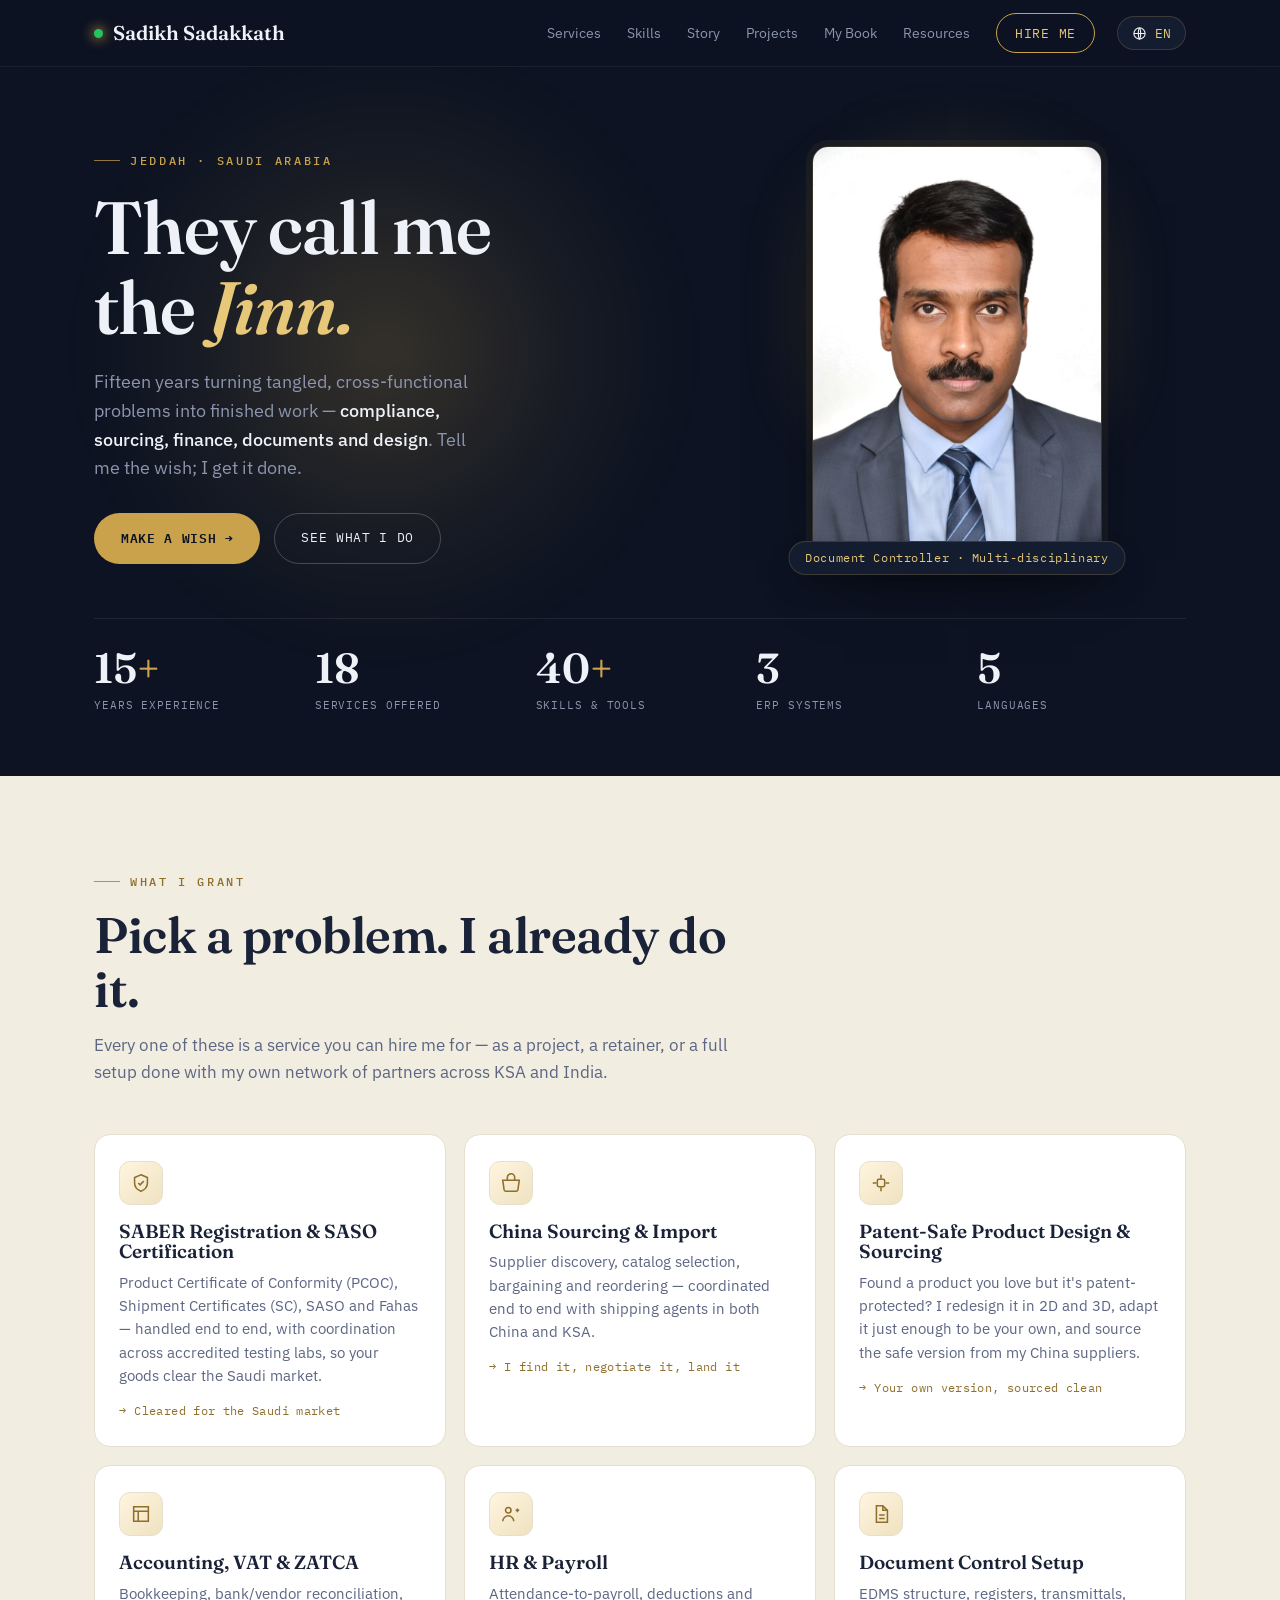
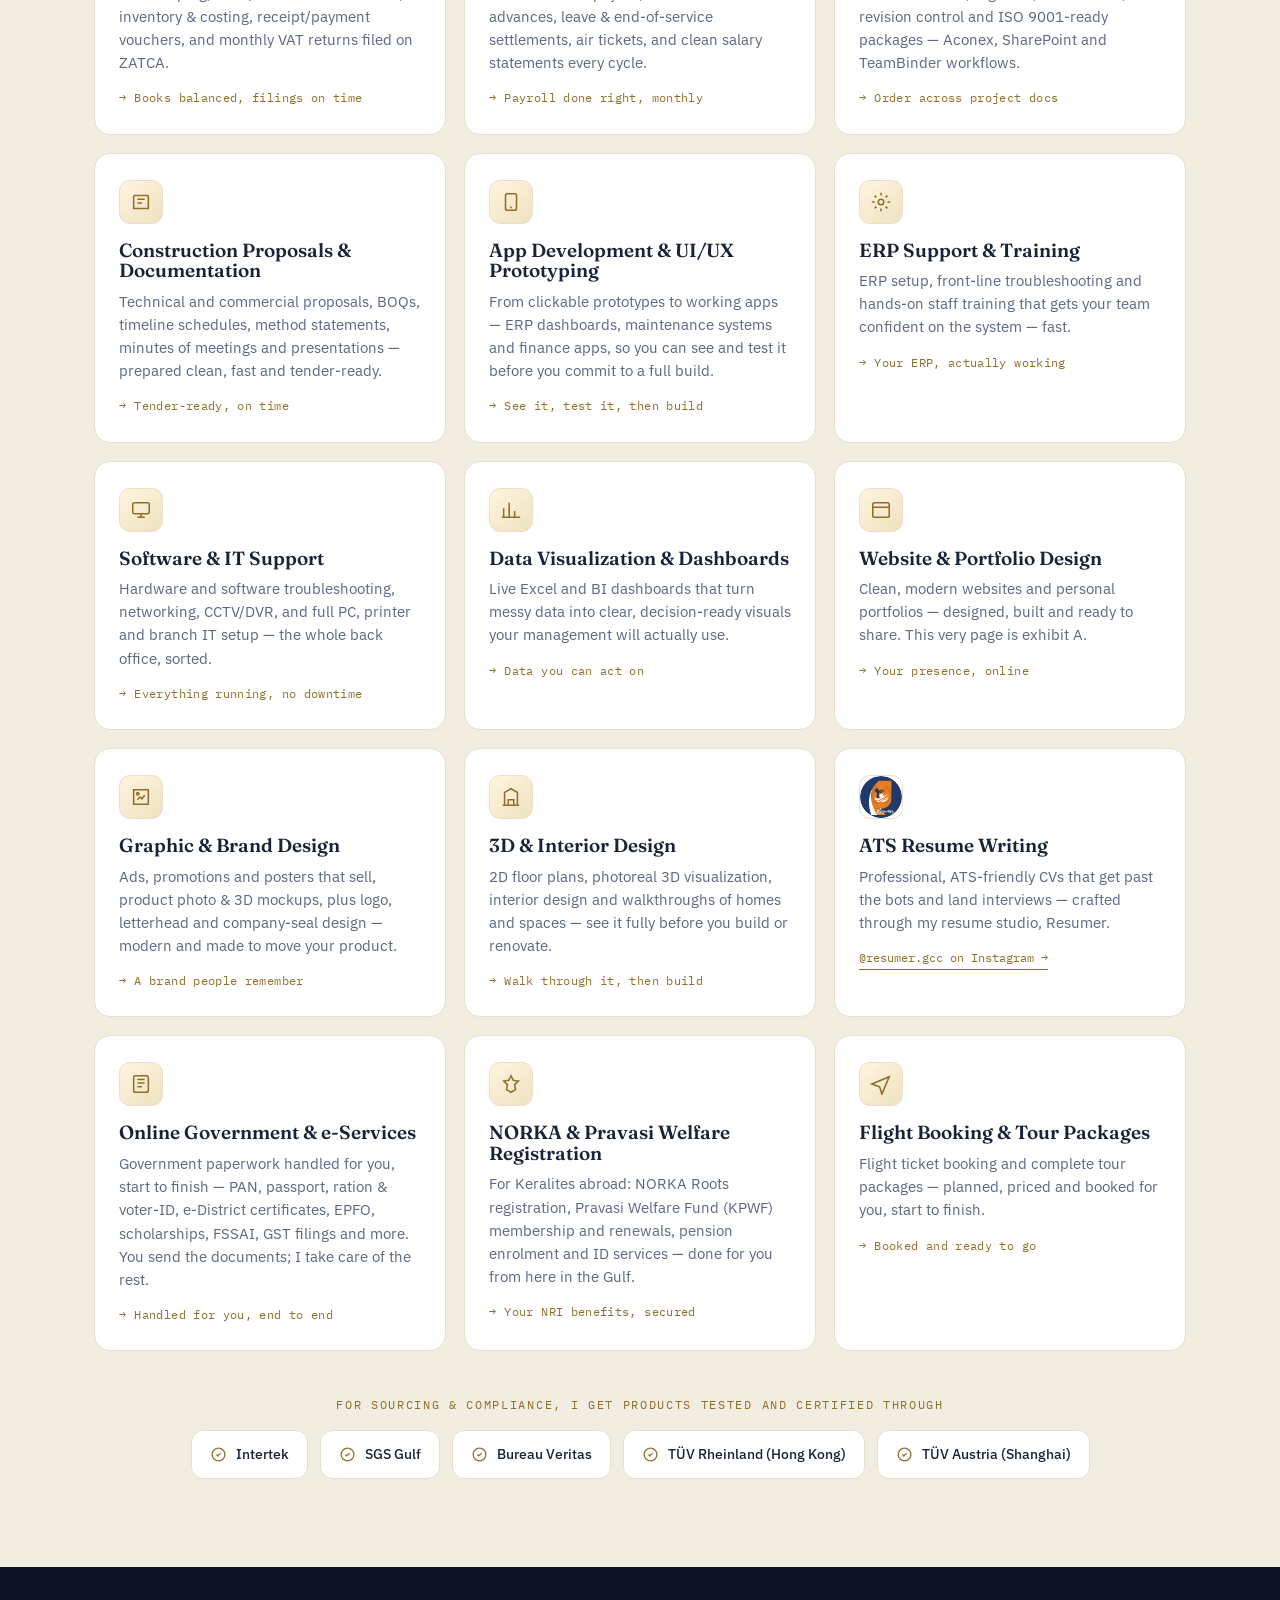
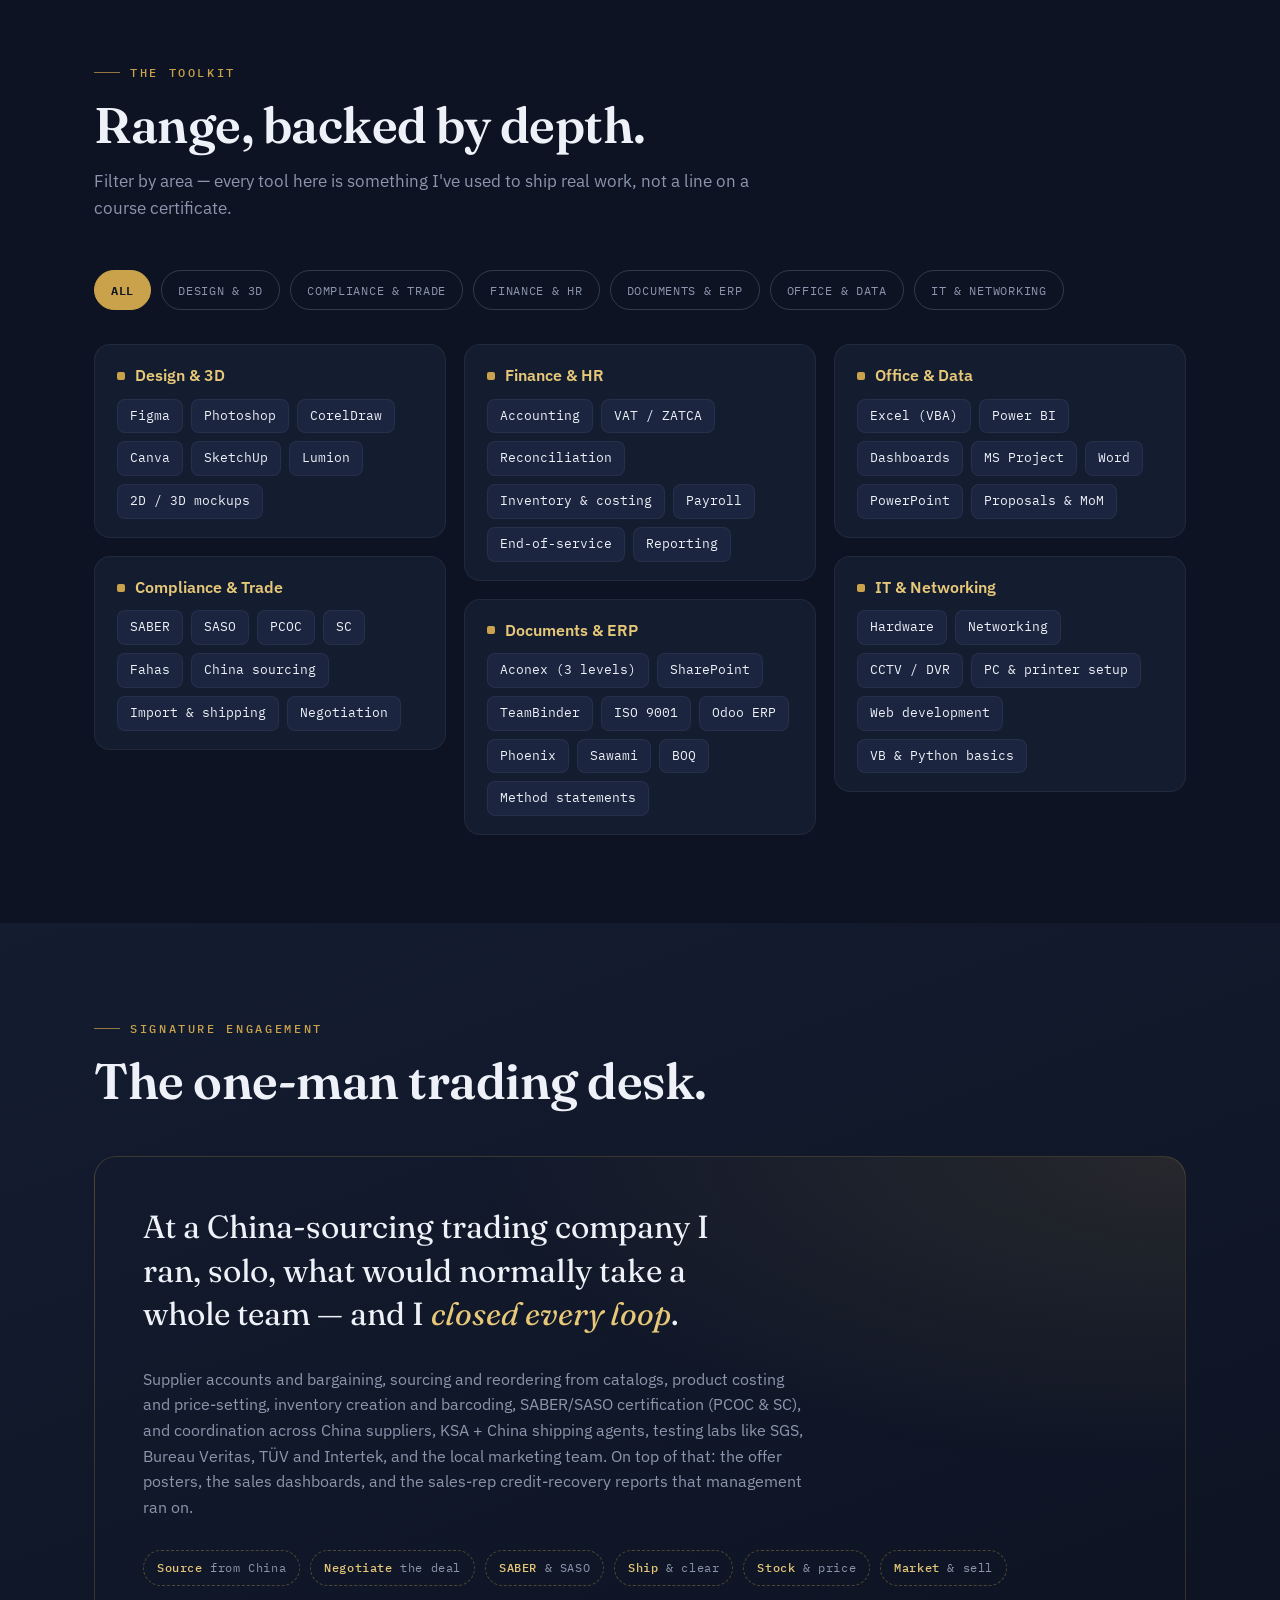
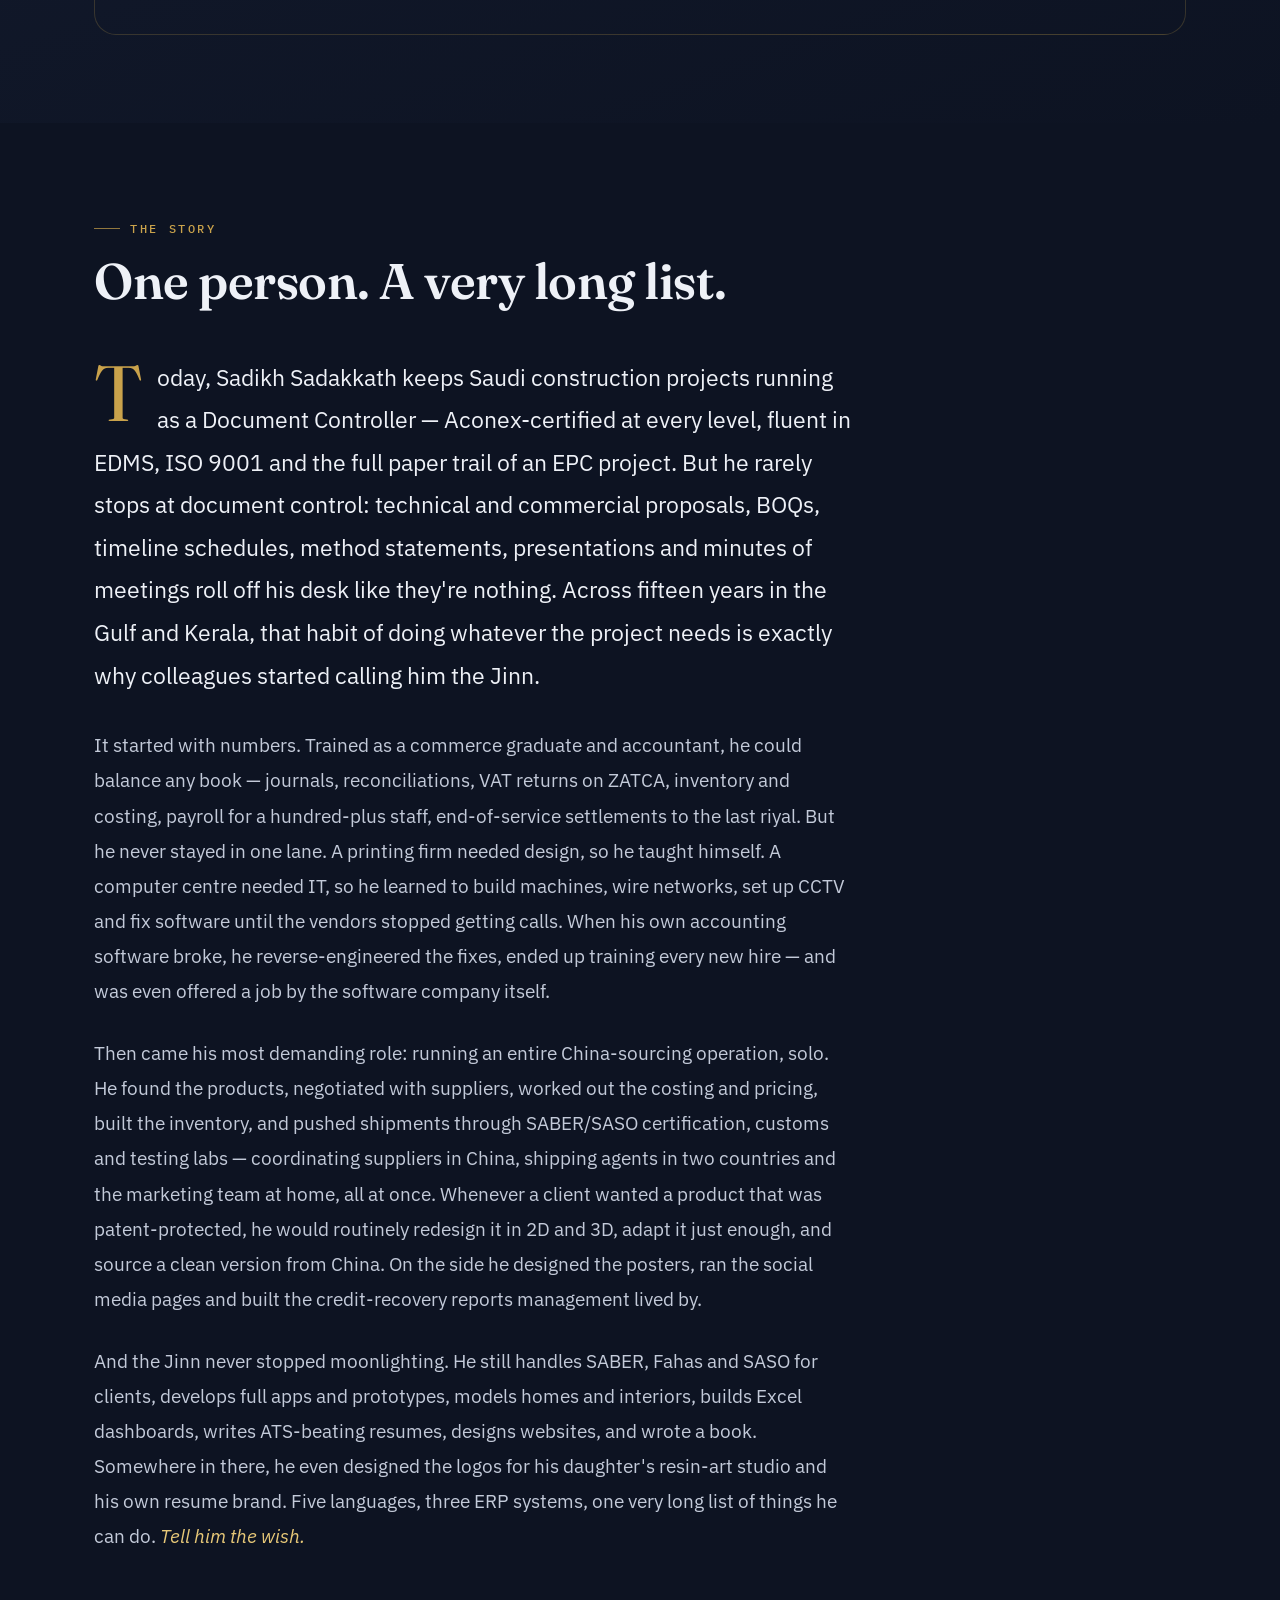
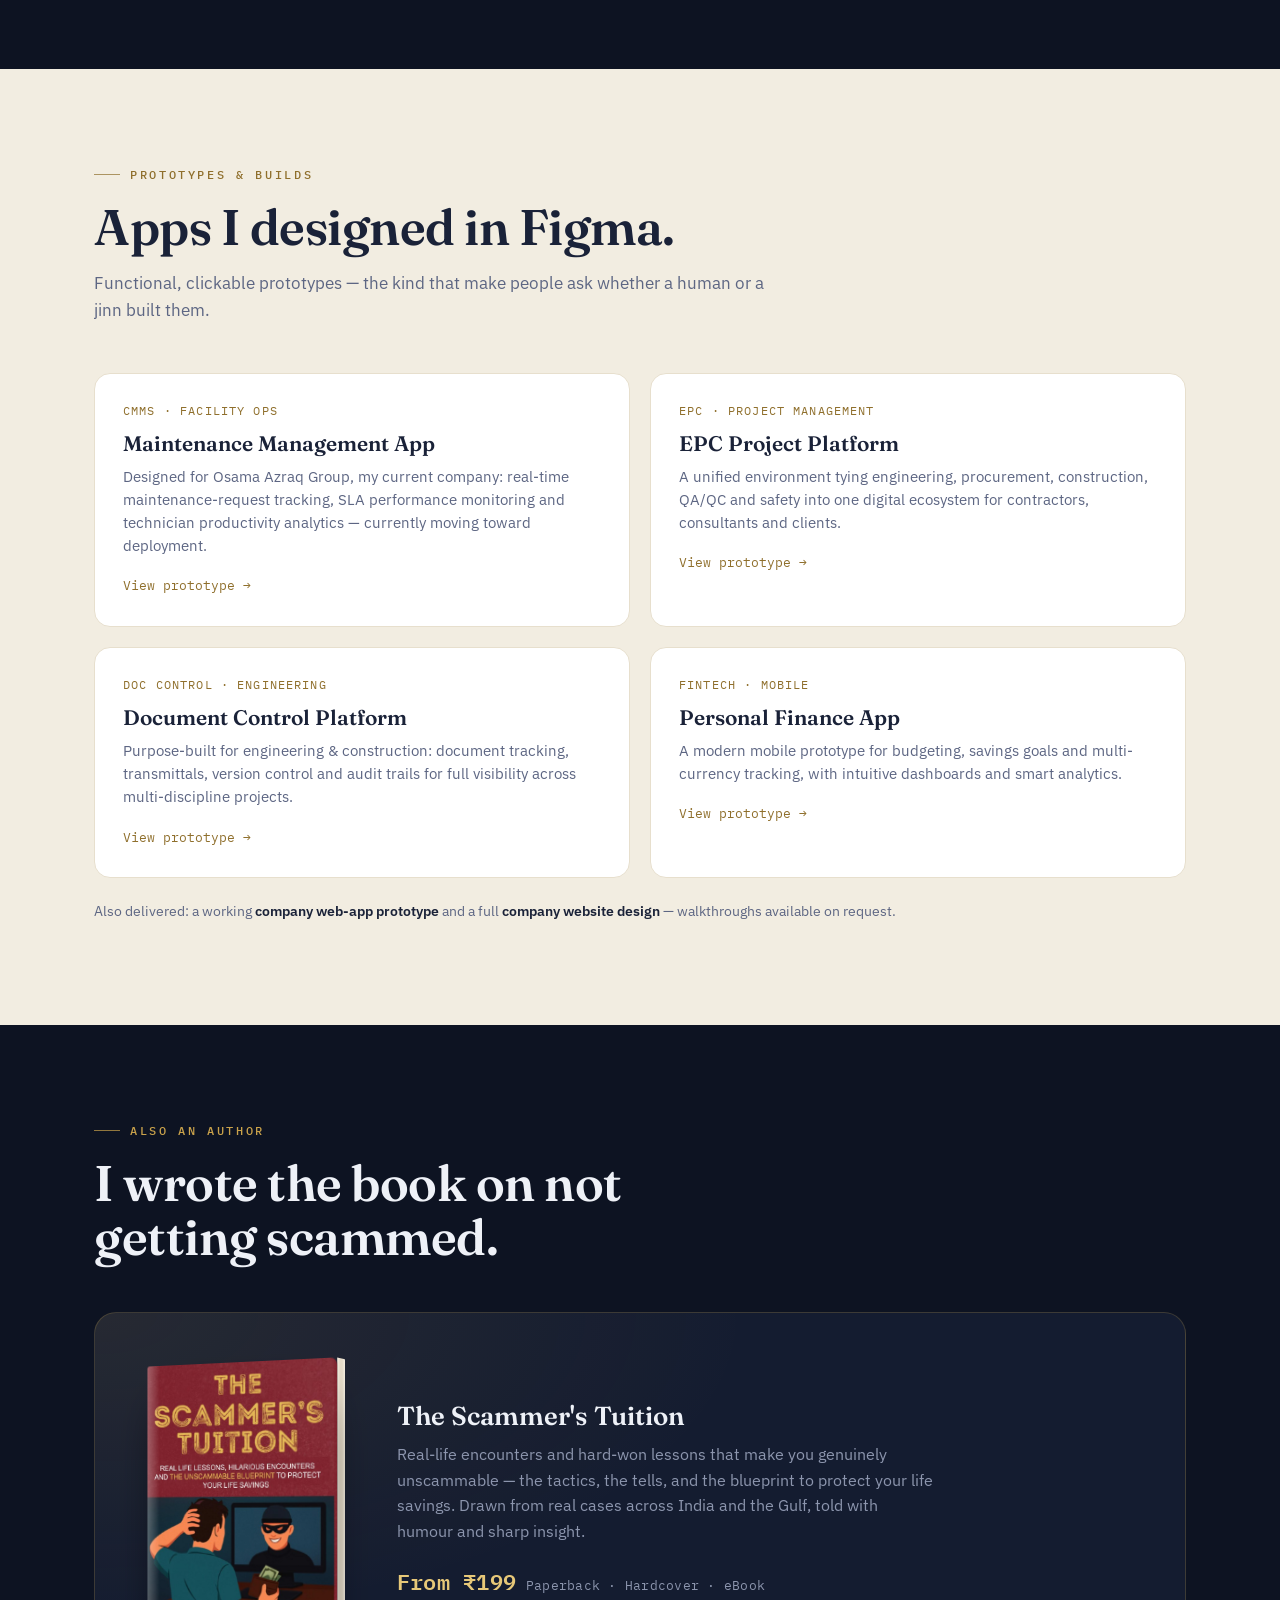
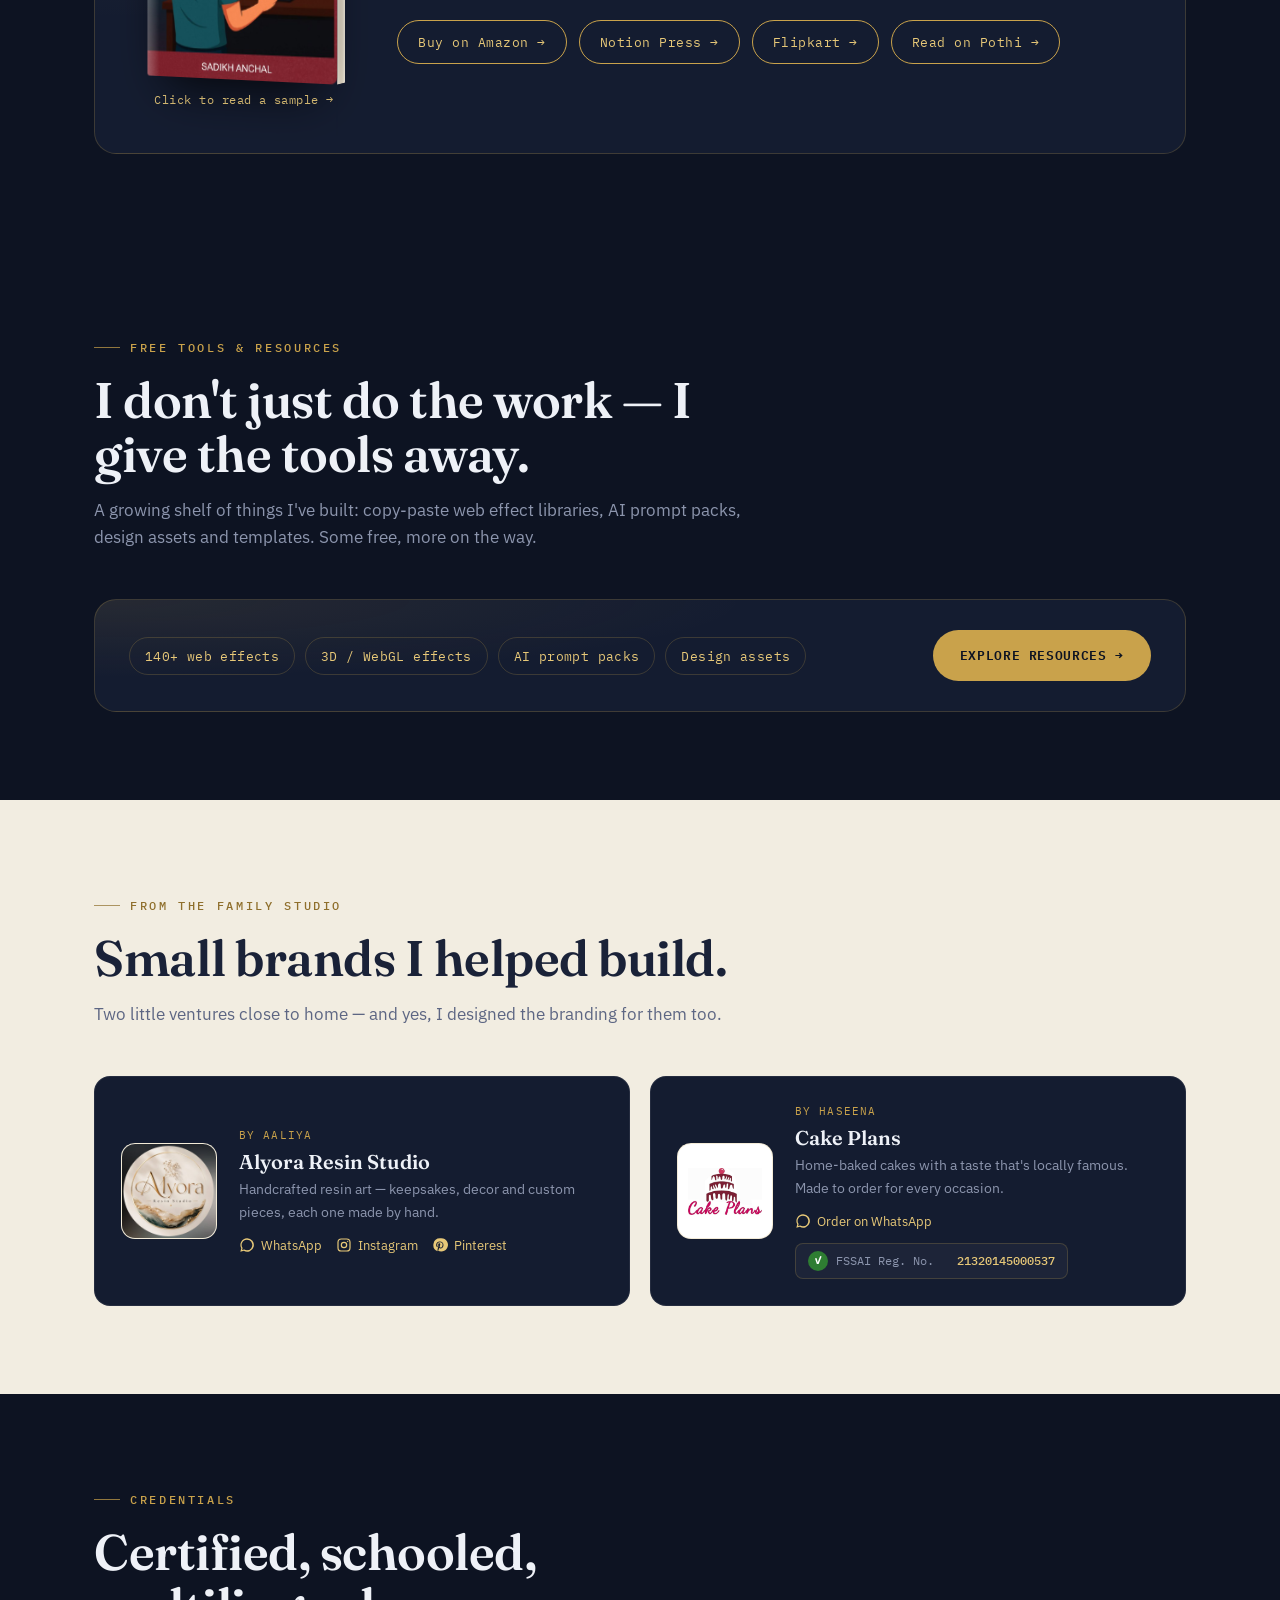
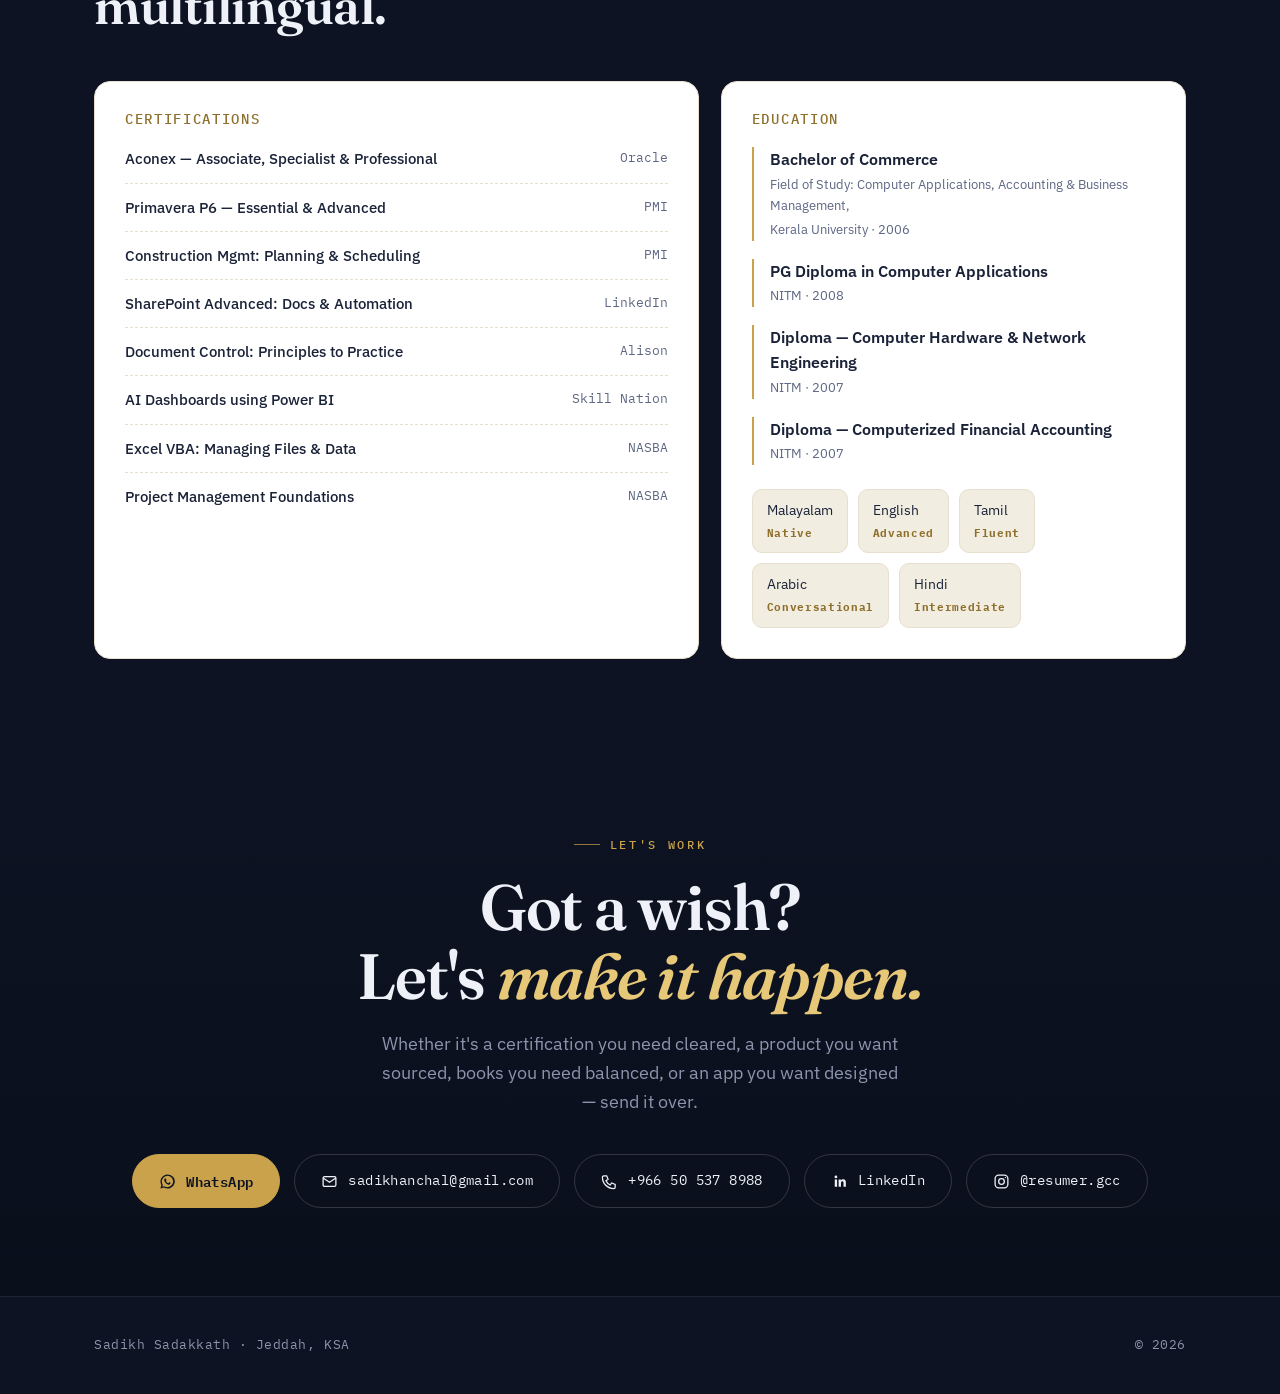
==== index.html @ 631e4c11 "Rename Index.html to index.html" ====
<!doctype html>
<html lang="en">
<head>
<meta charset="utf-8" />
<meta name="viewport" content="width=device-width, initial-scale=1" />
<title>Sadikh Sadakkath — The Jinn of Getting Things Done</title>
<meta name="description" content="Sadikh Sadakkath — Jeddah, KSA. SABER/SASO, China sourcing, accounting & VAT, HR/payroll, app development, design, 3D & interior, dashboards and more." />
<link rel="preconnect" href="https://fonts.googleapis.com">
<link rel="preconnect" href="https://fonts.gstatic.com" crossorigin>
<link href="https://fonts.googleapis.com/css2?family=Fraunces:ital,opsz,wght@0,9..144,400;0,9..144,500;0,9..144,600;1,9..144,400&family=IBM+Plex+Mono:wght@400;500;600&family=IBM+Plex+Sans:wght@300;400;500;600;700&family=IBM+Plex+Sans+Arabic:wght@300;400;500;600;700&family=Noto+Sans+Malayalam:wght@400;500;600;700&family=Noto+Serif+Malayalam:wght@500;600&family=Noto+Sans+Devanagari:wght@400;500;600;700&family=Noto+Serif+Devanagari:wght@500;600&display=swap" rel="stylesheet">
<style>
  :root{
    --ink:#0d1322; --ink-2:#141c30; --ink-3:#1b2540;
    --brass:#c9a24b; --brass-lite:#e7c878; --brass-deep:#8f6f2c;
    --sand:#f2ede1; --sand-2:#e7dfcd;
    --paper:#eef1f7; --mist:#8c95ad; --ink-text:#1a2238; --ink-mute:#5d6683;
    --line:rgba(201,162,75,.22); --maxw:1140px; --r:16px;
    --font-display:"Fraunces",Georgia,serif;
    --font-body:"IBM Plex Sans",system-ui,sans-serif;
    --font-mono:"IBM Plex Mono",monospace;
  }
  *{box-sizing:border-box}
  html{scroll-behavior:smooth}
  @media (prefers-reduced-motion:reduce){html{scroll-behavior:auto}}
  body{margin:0;background:var(--ink);color:var(--paper);font-family:var(--font-body);font-weight:400;line-height:1.6;-webkit-font-smoothing:antialiased;overflow-x:hidden}
  a{color:inherit;text-decoration:none}
  img{max-width:100%;display:block}
  ::selection{background:var(--brass);color:#0d1322}
  html[lang="ml"]{--font-body:"Noto Sans Malayalam",sans-serif;--font-display:"Noto Serif Malayalam",serif}
  html[lang="hi"]{--font-body:"Noto Sans Devanagari",sans-serif;--font-display:"Noto Serif Devanagari",serif}
  html[lang="ar"]{--font-body:"IBM Plex Sans Arabic",sans-serif;--font-display:"IBM Plex Sans Arabic",sans-serif}
  html[lang="ml"] .brand,html[lang="hi"] .brand,html[lang="ar"] .brand,
  html[lang="ml"] .keep-latin,html[lang="hi"] .keep-latin,html[lang="ar"] .keep-latin{font-family:var(--font-mono)!important}
  html[dir="rtl"] .svc .out::before{content:"←"}
  html[dir="rtl"] .edu .e{border-left:0;border-right:2px solid var(--brass);padding-left:0;padding-right:16px}
  .wrap{max-width:var(--maxw);margin:0 auto;padding:0 24px}
  .eyebrow{font-family:var(--font-mono);font-size:12px;letter-spacing:.22em;text-transform:uppercase;color:var(--brass);font-weight:500;display:inline-flex;align-items:center;gap:10px}
  .eyebrow::before{content:"";width:26px;height:1px;background:var(--brass);opacity:.7}
  html[lang="ml"] .eyebrow,html[lang="hi"] .eyebrow,html[lang="ar"] .eyebrow{letter-spacing:.04em;text-transform:none}
  h1,h2,h3{font-family:var(--font-display);font-weight:500;line-height:1.08;margin:0}
  .display{font-weight:600}
  p{margin:0 0 1em}
  header.nav{position:sticky;top:0;z-index:60;background:rgba(13,19,34,.72);backdrop-filter:blur(14px);border-bottom:1px solid rgba(255,255,255,.06)}
  .nav-inner{display:flex;align-items:center;justify-content:space-between;height:66px;gap:16px}
  .brand{font-family:var(--font-display);font-size:20px;font-weight:600;display:flex;align-items:center;gap:10px;white-space:nowrap}
  .brand .dot{width:9px;height:9px;border-radius:50%;background:#22c55e;box-shadow:0 0 12px 2px rgba(201,162,75,.7)}
  .nav-right{display:flex;align-items:center;gap:22px}
  .nav-links{display:flex;gap:26px;align-items:center;font-size:14px;color:var(--mist);font-weight:400}
  .nav-links a.navlink{position:relative;transition:color .2s}
  .nav-links a.navlink:hover{color:var(--paper)}
  .nav-links a.navlink::after{content:"";position:absolute;left:0;bottom:-6px;width:0;height:1px;background:var(--brass);transition:width .25s}
  .nav-links a.navlink:hover::after{width:100%}
  .nav-cta{font-family:var(--font-mono);font-size:12.5px;letter-spacing:.06em;padding:9px 18px;border:1px solid var(--brass);border-radius:999px;color:var(--brass-lite);text-transform:uppercase;transition:all .22s}
  .nav-cta:hover{background:var(--brass);color:#0d1322}
  .lang{position:relative}
  .lang-btn{display:inline-flex;align-items:center;gap:8px;background:var(--ink-2);border:1px solid var(--line);color:var(--paper);border-radius:999px;padding:8px 14px;font-family:var(--font-mono);font-size:12.5px;cursor:pointer;transition:border-color .2s}
  .lang-btn:hover{border-color:var(--brass)}
  .lang-btn svg{width:15px;height:15px}
  .lang-btn .cur{color:var(--brass-lite)}
  .lang-menu{position:absolute;top:calc(100% + 10px);right:0;background:var(--ink-2);border:1px solid var(--line);border-radius:14px;padding:7px;min-width:170px;box-shadow:0 20px 50px -18px rgba(0,0,0,.8);opacity:0;visibility:hidden;transform:translateY(-8px);transition:all .2s;z-index:70}
  html[dir="rtl"] .lang-menu{right:auto;left:0}
  .lang-menu.open{opacity:1;visibility:visible;transform:none}
  .lang-menu button{display:flex;width:100%;align-items:center;justify-content:space-between;gap:12px;background:none;border:0;color:var(--paper);padding:10px 12px;border-radius:9px;cursor:pointer;font-size:14.5px;text-align:start;transition:background .15s}
  .lang-menu button:hover{background:var(--ink-3)}
  .lang-menu button .en{font-family:var(--font-mono);font-size:11px;color:var(--mist);letter-spacing:.05em}
  .lang-menu button.active{background:var(--ink-3)}
  .lang-menu button.active .native{color:var(--brass-lite)}
  .menu-btn{display:none;background:none;border:0;color:var(--paper);cursor:pointer;padding:8px}
  .hero{position:relative;padding:76px 0 62px;overflow:hidden}
  #glow{position:absolute;width:620px;height:620px;border-radius:50%;background:radial-gradient(circle,rgba(201,162,75,.22),rgba(201,162,75,.05) 45%,transparent 70%);filter:blur(20px);left:30%;top:40%;transform:translate(-50%,-50%);pointer-events:none;z-index:0}
  .hero-grid{position:relative;z-index:2;display:grid;grid-template-columns:1.12fr .88fr;gap:50px;align-items:center}
  .hero h1{font-size:clamp(40px,6.2vw,74px);letter-spacing:-.015em;margin-top:18px}
  html[lang="ml"] .hero h1,html[lang="hi"] .hero h1,html[lang="ar"] .hero h1{font-size:clamp(32px,5vw,56px);letter-spacing:0;line-height:1.25}
  .hero h1 em{font-style:italic;color:var(--brass-lite)}
  html[lang="ml"] .hero h1 em,html[lang="hi"] .hero h1 em,html[lang="ar"] .hero h1 em{font-style:normal}
  .hero .sub{color:var(--mist);font-size:clamp(15.5px,1.8vw,18px);max-width:36ch;margin:20px 0 0}
  .hero .sub b{color:var(--paper);font-weight:500}
  .hero-cta{display:flex;gap:14px;flex-wrap:wrap;margin-top:30px}
  .btn{font-family:var(--font-mono);font-size:13px;letter-spacing:.05em;text-transform:uppercase;padding:14px 26px;border-radius:999px;transition:all .22s;cursor:pointer;border:1px solid transparent;display:inline-flex;align-items:center;gap:9px}
  html[lang="ml"] .btn,html[lang="hi"] .btn,html[lang="ar"] .btn,
  html[lang="ml"] .fbtn,html[lang="hi"] .fbtn,html[lang="ar"] .fbtn{text-transform:none;letter-spacing:0;font-family:var(--font-body)}
  .btn-primary{background:var(--brass);color:#0d1322;font-weight:600}
  .btn-primary:hover{background:var(--brass-lite);transform:translateY(-2px)}
  .btn-ghost{border-color:rgba(255,255,255,.22);color:var(--paper)}
  .btn-ghost:hover{border-color:var(--brass);color:var(--brass-lite)}
  .portrait-wrap{position:relative;justify-self:center}
  .portrait{width:min(290px,72vw);border-radius:var(--r);border:1px solid var(--line);box-shadow:0 30px 70px -30px rgba(0,0,0,.8),0 0 0 6px rgba(201,162,75,.06);position:relative;z-index:2}
  .portrait-glow{position:absolute;inset:-28px;border-radius:26px;z-index:1;background:radial-gradient(circle at 50% 40%,rgba(201,162,75,.28),transparent 62%);filter:blur(24px)}
  .name-tag{position:absolute;bottom:-15px;left:50%;transform:translateX(-50%);z-index:3;background:var(--ink-2);border:1px solid var(--line);border-radius:999px;padding:7px 16px;font-family:var(--font-mono);font-size:11.5px;letter-spacing:.05em;color:var(--brass-lite);white-space:nowrap;box-shadow:0 12px 30px -12px rgba(0,0,0,.7)}
  html[lang="ml"] .name-tag,html[lang="hi"] .name-tag,html[lang="ar"] .name-tag{letter-spacing:0;font-family:var(--font-body)}
  .stats{position:relative;z-index:2;display:grid;grid-template-columns:repeat(5,1fr);gap:12px;margin-top:54px;border-top:1px solid rgba(255,255,255,.08);padding-top:28px}
  .stat .n{font-family:"Fraunces",serif;font-size:clamp(28px,3.6vw,42px);font-weight:600;color:var(--paper);line-height:1}
  .stat .n span{color:var(--brass)}
  .stat .l{font-family:var(--font-mono);font-size:11px;letter-spacing:.08em;text-transform:uppercase;color:var(--mist);margin-top:8px}
  html[lang="ml"] .stat .l,html[lang="hi"] .stat .l,html[lang="ar"] .stat .l{letter-spacing:0;text-transform:none;font-family:var(--font-body)}
  section{padding:88px 0;position:relative}
  .sec-head{max-width:680px;margin-bottom:48px}
  .sec-head h2{font-size:clamp(30px,4.4vw,50px);margin-top:16px;letter-spacing:-.01em}
  html[lang="ml"] .sec-head h2,html[lang="hi"] .sec-head h2,html[lang="ar"] .sec-head h2{font-size:clamp(26px,3.6vw,40px);letter-spacing:0;line-height:1.3}
  .sec-head p{color:var(--mist);margin-top:16px;font-size:17px}
  .light{background:var(--sand);color:var(--ink-text)}
  .light .eyebrow{color:var(--brass-deep)} .light .eyebrow::before{background:var(--brass-deep)}
  .light .sec-head p{color:var(--ink-mute)}
  .svc-grid{display:grid;grid-template-columns:repeat(3,1fr);gap:18px}
  .svc{background:#fff;border:1px solid var(--sand-2);border-radius:var(--r);padding:26px 24px;position:relative;overflow:hidden;transition:transform .25s,box-shadow .25s,border-color .25s}
  .svc::before{content:"";position:absolute;left:0;top:0;height:3px;width:0;background:var(--brass);transition:width .3s}
  html[dir="rtl"] .svc::before{left:auto;right:0}
  .svc:hover{transform:translateY(-4px);box-shadow:0 20px 40px -24px rgba(60,45,10,.4);border-color:var(--brass)}
  .svc:hover::before{width:100%}
  .svc .ic{width:44px;height:44px;border-radius:11px;background:linear-gradient(140deg,#fff5df,#efe2c1);display:flex;align-items:center;justify-content:center;color:var(--brass-deep);margin-bottom:16px;border:1px solid var(--sand-2)}
  .svc .ic.logo-ic{background:#fff;padding:0;overflow:hidden}
  .svc .ic.logo-ic img{width:100%;height:100%;object-fit:cover;border-radius:50%}
  .svc h3{font-size:19px;font-weight:600;color:var(--ink-text)}
  .svc p{color:var(--ink-mute);font-size:14.5px;margin:9px 0 0}
  .svc .out{margin-top:14px;font-family:var(--font-mono);font-size:12px;letter-spacing:.03em;color:var(--brass-deep);display:flex;align-items:center;gap:8px}
  .svc .out::before{content:"→"}
  html[lang="ml"] .svc .out,html[lang="hi"] .svc .out,html[lang="ar"] .svc .out{font-family:var(--font-body)}
  .svc .svc-link{margin-top:14px;font-family:var(--font-mono);font-size:12px;color:var(--brass-deep);display:inline-flex;align-items:center;gap:7px;border-bottom:1px solid var(--brass-deep);padding-bottom:2px}
  html[lang="ml"] .svc .svc-link,html[lang="hi"] .svc .svc-link,html[lang="ar"] .svc .svc-link{font-family:var(--font-body)}
  .labs{margin-top:44px}
  .labs-eyebrow{font-family:var(--font-mono);font-size:12px;letter-spacing:.14em;text-transform:uppercase;color:var(--brass-deep);margin-bottom:16px;text-align:center}
  html[lang="ml"] .labs-eyebrow,html[lang="hi"] .labs-eyebrow,html[lang="ar"] .labs-eyebrow{letter-spacing:0;text-transform:none;font-family:var(--font-body);font-weight:600}
  .labs-row{display:flex;flex-wrap:wrap;gap:12px;justify-content:center}
  .lab{display:inline-flex;align-items:center;gap:9px;background:#fff;border:1px solid var(--sand-2);border-radius:12px;padding:12px 18px;font-size:14px;font-weight:500;color:var(--ink-text);transition:transform .22s,box-shadow .22s,border-color .22s;cursor:default}
  .lab:hover{transform:translateY(-4px);box-shadow:0 14px 26px -14px rgba(60,45,10,.4);border-color:var(--brass)}
  .lab svg{width:17px;height:17px;color:var(--brass-deep);flex:0 0 auto}
  .skill-filter{display:flex;flex-wrap:wrap;gap:10px;margin-bottom:34px}
  .fbtn{font-family:var(--font-mono);font-size:12px;letter-spacing:.06em;text-transform:uppercase;padding:9px 16px;border-radius:999px;border:1px solid rgba(255,255,255,.16);background:transparent;color:var(--mist);cursor:pointer;transition:all .2s}
  .fbtn:hover{color:var(--paper);border-color:var(--brass)}
  .fbtn.active{background:var(--brass);color:#0d1322;border-color:var(--brass);font-weight:600}
  .skill-cols{columns:3;column-gap:18px}
  .skgroup{break-inside:avoid;margin:0 0 18px;background:var(--ink-2);border:1px solid rgba(255,255,255,.06);border-radius:var(--r);padding:22px 22px 18px;transition:opacity .3s}
  .skgroup h3{font-size:16px;font-family:var(--font-body);font-weight:600;color:var(--brass-lite);margin-bottom:14px;display:flex;align-items:center;gap:10px}
  .skgroup h3 .gi{width:8px;height:8px;border-radius:2px;background:var(--brass);flex:0 0 auto}
  .chips{display:flex;flex-wrap:wrap;gap:8px}
  .chip{font-size:13px;padding:6px 12px;border-radius:8px;background:var(--ink-3);color:var(--paper);border:1px solid rgba(255,255,255,.05);font-family:var(--font-mono)}
  html[lang="ml"] .chip,html[lang="hi"] .chip,html[lang="ar"] .chip{font-family:var(--font-body)}
  .skgroup.dim{opacity:.18;filter:saturate(.3)}
  .signature{background:linear-gradient(160deg,#141c30,#0d1322)}
  .sig-card{border:1px solid var(--line);border-radius:22px;padding:48px;position:relative;overflow:hidden;background:radial-gradient(120% 120% at 100% 0%,rgba(201,162,75,.12),transparent 55%)}
  .sig-card .quote{font-family:var(--font-display);font-size:clamp(22px,3vw,32px);line-height:1.35;font-weight:400;max-width:28ch}
  .sig-card .quote em{color:var(--brass-lite);font-style:italic}
  html[lang="ml"] .sig-card .quote em,html[lang="hi"] .sig-card .quote em,html[lang="ar"] .sig-card .quote em{font-style:normal}
  .sig-loop{display:flex;flex-wrap:wrap;gap:10px;margin-top:30px}
  .sig-loop span{font-family:var(--font-mono);font-size:12px;letter-spacing:.05em;color:var(--mist);padding:7px 13px;border:1px dashed rgba(201,162,75,.35);border-radius:999px}
  html[lang="ml"] .sig-loop span,html[lang="hi"] .sig-loop span,html[lang="ar"] .sig-loop span{font-family:var(--font-body);letter-spacing:0}
  .sig-loop span b{color:var(--brass-lite);font-weight:500}
  .story-body{max-width:760px}
  .story-body p{font-size:clamp(16.5px,2vw,19px);color:#c3cad9;line-height:1.85;margin:0 0 1.4em}
  .story-body p:first-child{font-size:clamp(19px,2.4vw,23px);color:var(--paper)}
  .story-body p:first-child::first-letter{font-family:var(--font-display);font-size:3.4em;line-height:.8;float:left;padding:6px 14px 0 0;color:var(--brass)}
  html[dir="rtl"] .story-body p:first-child::first-letter{float:right;padding:6px 0 0 14px}
  html[lang="ml"] .story-body p:first-child::first-letter,html[lang="hi"] .story-body p:first-child::first-letter,html[lang="ar"] .story-body p:first-child::first-letter{float:none;font-size:1em;padding:0}
  .story-body b{color:var(--paper);font-weight:600}
  .story-body em{color:var(--brass-lite);font-style:italic}
  html[lang="ml"] .story-body em,html[lang="hi"] .story-body em,html[lang="ar"] .story-body em{font-style:normal}
  .proj-grid{display:grid;grid-template-columns:repeat(2,1fr);gap:20px}
  .proj{background:#fff;border:1px solid var(--sand-2);border-radius:var(--r);padding:28px;transition:transform .25s,border-color .25s;position:relative;overflow:hidden}
  .proj:hover{transform:translateY(-4px);border-color:var(--brass)}
  .proj .ptype{font-family:var(--font-mono);font-size:11.5px;letter-spacing:.1em;text-transform:uppercase;color:var(--brass-deep)}
  .proj h3{font-size:21px;font-weight:600;margin:12px 0 0;color:var(--ink-text)}
  .proj p{color:var(--ink-mute);font-size:14.5px;margin:10px 0 0}
  .proj .plink{margin-top:18px;font-family:var(--font-mono);font-size:12.5px;color:var(--brass-deep);display:inline-flex;align-items:center;gap:8px;transition:gap .2s}
  html[lang="ml"] .proj .plink,html[lang="hi"] .proj .plink,html[lang="ar"] .proj .plink{font-family:var(--font-body)}
  .proj .plink:hover{gap:14px}
  .proj-note{margin-top:22px;font-size:14px;color:var(--ink-mute)}
  .proj-note b{color:var(--ink-text);font-weight:600}
  .book-wrap{display:grid;grid-template-columns:auto 1fr;gap:48px;align-items:center;background:var(--ink-2);border:1px solid var(--line);border-radius:22px;padding:44px;background-image:radial-gradient(120% 140% at 0% 0%,rgba(201,162,75,.10),transparent 50%)}
  .book-cover{width:210px;flex:0 0 auto;border-radius:10px;overflow:hidden;box-shadow:0 30px 60px -22px rgba(0,0,0,.8);border:1px solid rgba(255,255,255,.08);transform:perspective(900px) rotateY(-8deg);transition:transform .4s}
  html[dir="rtl"] .book-cover{transform:perspective(900px) rotateY(8deg)}
  .book-cover:hover{transform:perspective(900px) rotateY(0)}
  .book-info h3{font-size:26px;font-weight:600}
  .book-info p{color:var(--mist);margin-top:12px;max-width:54ch}
  .book-links{display:flex;gap:12px;flex-wrap:wrap;margin-top:20px}
  .book-price{font-family:var(--font-mono);margin-top:20px;display:flex;align-items:baseline;gap:10px;flex-wrap:wrap}
  .book-price .amt{color:var(--brass-lite);font-size:22px;font-weight:600;letter-spacing:.01em}
  .book-price .fmt{color:var(--mist);font-size:12.5px;letter-spacing:.02em}
  html[lang="ml"] .book-price,html[lang="hi"] .book-price,html[lang="ar"] .book-price{font-family:var(--font-body)}
  .res-cta{margin-top:38px;display:flex;align-items:center;justify-content:space-between;gap:26px;flex-wrap:wrap;background:var(--ink-2);border:1px solid var(--line);border-radius:22px;padding:30px 34px;background-image:radial-gradient(120% 140% at 0% 0%,rgba(201,162,75,.10),transparent 50%)}
  .res-tags{display:flex;gap:10px;flex-wrap:wrap}
  .res-tags span{font-family:var(--font-mono);font-size:12.5px;letter-spacing:.03em;color:var(--brass-lite);border:1px solid var(--line);border-radius:999px;padding:8px 15px}
  html[lang="ml"] .res-tags span,html[lang="hi"] .res-tags span,html[lang="ar"] .res-tags span{font-family:var(--font-body)}
  .res-cta .btn{flex:0 0 auto}
  .book-links a{font-family:var(--font-mono);font-size:12.5px;letter-spacing:.04em;padding:11px 20px;border-radius:999px;border:1px solid var(--brass);color:var(--brass-lite);transition:all .2s}
  html[lang="ml"] .book-links a,html[lang="hi"] .book-links a,html[lang="ar"] .book-links a{font-family:var(--font-body);letter-spacing:0}
  .book-links a:hover{background:var(--brass);color:#0d1322}
  .fam-grid{display:grid;grid-template-columns:repeat(2,1fr);gap:20px}
  .fam{display:flex;gap:22px;align-items:center;background:var(--ink-2);border:1px solid rgba(255,255,255,.07);border-radius:var(--r);padding:26px;transition:border-color .25s,transform .25s}
  .fam:hover{border-color:var(--brass);transform:translateY(-3px)}
  .fam .fimg{width:96px;height:96px;flex:0 0 auto;border-radius:14px;overflow:hidden;border:1px solid var(--line);background:#fff;display:flex;align-items:center;justify-content:center}
  .fam .fimg img{width:100%;height:100%;object-fit:cover}
  .fam .fimg.contain img{object-fit:contain;padding:10px}
  .fam .ftag{font-family:var(--font-mono);font-size:11px;letter-spacing:.1em;text-transform:uppercase;color:var(--brass)}
  html[lang="ml"] .fam .ftag,html[lang="hi"] .fam .ftag,html[lang="ar"] .fam .ftag{letter-spacing:0;text-transform:none;font-family:var(--font-body)}
  .fam h3{font-size:20px;font-weight:600;margin:6px 0 0;color:var(--paper)}
  .fam p{color:var(--mist);font-size:14px;margin:6px 0 0}
  .fam-links{display:flex;gap:14px;margin-top:12px;flex-wrap:wrap;align-items:center}
  .fam-links a{color:var(--brass-lite);display:inline-flex;align-items:center;gap:6px;font-size:12.5px}
  .fam-links a svg{width:16px;height:16px}
  .fssai{display:inline-flex;align-items:center;gap:8px;margin-top:12px;background:rgba(255,255,255,.04);border:1px solid var(--line);border-radius:8px;padding:7px 12px;font-family:var(--font-mono);font-size:11.5px;color:var(--mist)}
  .fssai b{color:var(--brass-lite);font-weight:500}
  .fssai .fssai-badge{display:inline-flex;align-items:center;justify-content:center;width:20px;height:20px;border-radius:50%;background:#2e7d32;color:#fff;font-size:11px;font-weight:700;flex:0 0 auto}
  .cred-grid{display:grid;grid-template-columns:1.3fr 1fr;gap:22px}
  .cred-card{background:#fff;border:1px solid var(--sand-2);border-radius:var(--r);padding:30px}
  .cred-card h3{font-size:14px;font-family:var(--font-mono);letter-spacing:.12em;text-transform:uppercase;color:var(--brass-deep);margin-bottom:20px}
  html[lang="ml"] .cred-card h3,html[lang="hi"] .cred-card h3,html[lang="ar"] .cred-card h3{letter-spacing:0;text-transform:none;font-family:var(--font-body);font-weight:700}
  .cert-list{display:flex;flex-direction:column;gap:12px}
  .cert{display:flex;justify-content:space-between;gap:16px;padding-bottom:12px;border-bottom:1px dashed var(--sand-2);font-size:14.5px}
  .cert:last-child{border-bottom:0;padding-bottom:0}
  .cert .cn{color:var(--ink-text);font-weight:500}
  .cert .cby{color:var(--ink-mute);font-size:12.5px;font-family:var(--font-mono);white-space:nowrap}
  .edu{display:flex;flex-direction:column;gap:18px}
  .edu .e{border-left:2px solid var(--brass);padding-left:16px}
  .edu .e .et{font-weight:600;color:var(--ink-text);font-size:15.5px}
  .edu .e .em{color:var(--ink-mute);font-size:13px;margin-top:3px}
  .langs{display:flex;flex-wrap:wrap;gap:10px;margin-top:24px}
  .langpill{background:var(--sand);border:1px solid var(--sand-2);border-radius:10px;padding:10px 14px;font-size:13.5px;color:var(--ink-text)}
  .langpill b{display:block;font-size:11px;font-family:var(--font-mono);color:var(--brass-deep);letter-spacing:.06em;margin-top:3px}
  html[lang="ml"] .langpill b,html[lang="hi"] .langpill b,html[lang="ar"] .langpill b{font-family:var(--font-body);letter-spacing:0}
  .contact{background:linear-gradient(180deg,#0d1322,#0a0f1c);text-align:center}
  .contact h2{font-size:clamp(34px,5.5vw,64px);letter-spacing:-.02em}
  html[lang="ml"] .contact h2,html[lang="hi"] .contact h2,html[lang="ar"] .contact h2{font-size:clamp(28px,4.4vw,48px);letter-spacing:0;line-height:1.3}
  .contact h2 em{font-style:italic;color:var(--brass-lite)}
  html[lang="ml"] .contact h2 em,html[lang="hi"] .contact h2 em,html[lang="ar"] .contact h2 em{font-style:normal}
  .contact p{color:var(--mist);max-width:48ch;margin:20px auto 0;font-size:18px}
  .contact-btns{display:flex;flex-wrap:wrap;gap:14px;justify-content:center;margin-top:38px}
  .cbtn{font-family:var(--font-mono);font-size:13.5px;letter-spacing:.03em;padding:15px 26px;border-radius:999px;display:inline-flex;align-items:center;gap:10px;transition:all .22s;border:1px solid rgba(255,255,255,.16);color:var(--paper)}
  html[lang="ml"] .cbtn,html[lang="hi"] .cbtn,html[lang="ar"] .cbtn{font-family:var(--font-body);letter-spacing:0}
  .cbtn:hover{transform:translateY(-2px);border-color:var(--brass);color:var(--brass-lite)}
  .cbtn.solid{background:var(--brass);color:#0d1322;border-color:var(--brass);font-weight:600}
  .cbtn.solid:hover{background:var(--brass-lite);color:#0d1322}
  .cbtn svg{width:17px;height:17px;flex:0 0 auto}
  footer{padding:38px 0;border-top:1px solid rgba(255,255,255,.07);color:var(--mist);font-size:13px}
  .foot-inner{display:flex;justify-content:space-between;align-items:center;flex-wrap:wrap;gap:14px}
  .foot-inner .fmono{font-family:var(--font-mono);letter-spacing:.04em}
  html[lang="ml"] .foot-inner .fmono,html[lang="hi"] .foot-inner .fmono,html[lang="ar"] .foot-inner .fmono{font-family:var(--font-body);letter-spacing:0}
  .reveal{opacity:0;transform:translateY(26px);transition:opacity .7s cubic-bezier(.2,.7,.2,1),transform .7s cubic-bezier(.2,.7,.2,1)}
  .reveal.in{opacity:1;transform:none}
  @media (prefers-reduced-motion:reduce){.reveal{opacity:1;transform:none;transition:none}}
  @media (max-width:980px){
    .hero-grid{grid-template-columns:1fr;gap:40px}.portrait-wrap{order:-1}.hero .sub{max-width:none}
    .stats{grid-template-columns:repeat(3,1fr);gap:22px}
    .svc-grid{grid-template-columns:repeat(2,1fr)}.skill-cols{columns:2}
    .cred-grid{grid-template-columns:1fr}.book-wrap{grid-template-columns:1fr;text-align:center;justify-items:center}
    .fam-grid{grid-template-columns:1fr}
  }
  @media (max-width:680px){
    .nav-links{display:none}
    .nav-links.open{display:flex;position:absolute;top:66px;left:0;right:0;flex-direction:column;background:var(--ink-2);padding:20px 24px;gap:18px;border-bottom:1px solid var(--line)}
    .menu-btn{display:block}
    .stats{grid-template-columns:repeat(2,1fr);gap:20px}
    .svc-grid{grid-template-columns:1fr}.skill-cols{columns:1}.proj-grid{grid-template-columns:1fr}
    .sig-card,.book-wrap,.cred-card{padding:28px}
    section{padding:60px 0}.book-links{justify-content:center}
    .fam{flex-direction:column;text-align:center}.fam-links{justify-content:center}
    .book-cover{width:170px}
  }

  /* 3D book */
  .book3d{width:210px;height:316px;position:relative;cursor:pointer;perspective:1600px;flex:0 0 auto;margin:6px auto 30px}
  .book3d__inner{position:relative;width:100%;height:100%;transform-style:preserve-3d;transform:rotateY(-26deg);transition:transform .6s cubic-bezier(.3,.7,.3,1);animation:bookIdle 12s ease-in-out infinite}
  .book3d:hover .book3d__inner,.book3d:focus-visible .book3d__inner{transform:rotateY(-8deg) translateY(-4px)}
  @keyframes bookIdle{from{transform:rotateY(0deg)}to{transform:rotateY(360deg)}}
  @media (prefers-reduced-motion:reduce){.book3d__inner{animation:none}}
  .book3d__cover,.book3d__back{position:absolute;inset:0;border-radius:3px 7px 7px 3px;overflow:hidden;backface-visibility:hidden}
  .book3d__cover{transform:translateZ(10px);box-shadow:0 26px 50px -20px rgba(0,0,0,.85)}
  .book3d__back{transform:rotateY(180deg) translateZ(10px)}
  .book3d__cover img,.book3d__back img{width:100%;height:100%;object-fit:cover;display:block}
  .book3d__spinelight{position:absolute;top:0;left:0;width:14px;height:100%;background:linear-gradient(90deg,rgba(255,255,255,.28),rgba(255,255,255,0));pointer-events:none;z-index:1}
  .book3d__pages,.book3d__spine{position:absolute;top:0;left:auto;height:100%;width:20px;overflow:hidden;backface-visibility:hidden}
  .book3d__pages{right:0;transform-origin:100% 50%;transform:rotateY(90deg) translateX(10px);background:repeating-linear-gradient(90deg,#f4eddf 0,#f4eddf 1px,#dccfb6 2px,#f4eddf 3px);border-radius:0 2px 2px 0}
  .book3d__spine{left:0;transform-origin:0% 50%;transform:rotateY(-90deg) translateX(-10px);border-radius:2px 0 0 2px}
  .book3d__spine img{width:100%;height:100%;object-fit:fill;display:block}
  .book3d__hint{position:absolute;bottom:-30px;left:50%;transform:translateX(-50%);white-space:nowrap;font-family:var(--font-mono);font-size:12px;letter-spacing:.04em;color:var(--brass-lite);opacity:.9}
  html[lang="ml"] .book3d__hint,html[lang="hi"] .book3d__hint,html[lang="ar"] .book3d__hint{font-family:var(--font-body);letter-spacing:0}
  .jinn-emoji{font-size:clamp(2rem,4.6vw,2.8rem);line-height:1;margin-top:14px}
  /* PDF modal */
  .pdf-modal{position:fixed;inset:0;z-index:200;display:none;align-items:center;justify-content:center;padding:24px}
  .pdf-modal.open{display:flex}
  .pdf-modal__backdrop{position:absolute;inset:0;background:rgba(6,9,16,.82);backdrop-filter:blur(4px)}
  .pdf-modal__panel{position:relative;z-index:2;width:min(860px,96vw);height:min(92vh,1100px);background:#0d1322;border:1px solid var(--line);border-radius:14px;overflow:hidden;box-shadow:0 40px 90px -30px rgba(0,0,0,.9);display:flex;flex-direction:column}
  .pdf-modal__bar{display:flex;align-items:center;justify-content:space-between;gap:12px;padding:12px 16px;border-bottom:1px solid var(--line);background:var(--ink-2)}
  .pdf-modal__bar .t{font-family:var(--font-mono);font-size:12.5px;letter-spacing:.04em;color:var(--brass-lite)}
  html[lang="ml"] .pdf-modal__bar .t,html[lang="hi"] .pdf-modal__bar .t,html[lang="ar"] .pdf-modal__bar .t{font-family:var(--font-body);letter-spacing:0}
  .pdf-modal__close{background:var(--ink-3);border:1px solid var(--line);color:var(--paper);width:34px;height:34px;border-radius:9px;cursor:pointer;font-size:16px;line-height:1;transition:all .2s;flex:0 0 auto}
  .pdf-modal__close:hover{background:var(--brass);color:#0d1322;border-color:var(--brass)}
  .pdf-modal__open{font-family:var(--font-mono);font-size:12px;letter-spacing:.04em;color:var(--brass-lite);border:1px solid var(--line);border-radius:9px;padding:8px 12px;transition:all .2s;white-space:nowrap;margin-left:auto;margin-right:10px}
  html[lang="ml"] .pdf-modal__open,html[lang="hi"] .pdf-modal__open,html[lang="ar"] .pdf-modal__open{font-family:var(--font-body);letter-spacing:0}
  .pdf-modal__open:hover{background:var(--brass);color:#0d1322;border-color:var(--brass)}
  .pdf-modal__panel iframe{flex:1;width:100%;border:0;background:#525659}
</style>
</head>
<body>
<header class="nav">
  <div class="wrap nav-inner">
    <a href="#top" class="brand"><span class="dot"></span>Sadikh Sadakkath</a>
    <div class="nav-right">
      <nav class="nav-links" id="navlinks">
        <a class="navlink" href="#services" data-i18n="nav_services">Services</a>
        <a class="navlink" href="#skills" data-i18n="nav_skills">Skills</a>
        <a class="navlink" href="#story" data-i18n="nav_story">Story</a>
        <a class="navlink" href="#projects" data-i18n="nav_projects">Projects</a>
        <a class="navlink" href="#book" data-i18n="nav_book">My Book</a>
        <a class="navlink" href="#resources" data-i18n="nav_resources">Resources</a>
        <a href="#contact" class="nav-cta" data-i18n="nav_hire">Hire me</a>
      </nav>
      <div class="lang">
        <button class="lang-btn" id="langBtn" aria-haspopup="true" aria-expanded="false">
          <svg viewBox="0 0 24 24" fill="none" stroke="currentColor" stroke-width="1.7"><circle cx="12" cy="12" r="9"/><path d="M3 12h18M12 3c2.5 2.7 2.5 15.3 0 18M12 3c-2.5 2.7-2.5 15.3 0 18"/></svg>
          <span class="cur" id="langCur">EN</span>
        </button>
        <div class="lang-menu" id="langMenu" role="menu">
          <button data-lang="en" class="active"><span class="native">English</span><span class="en">EN</span></button>
          <button data-lang="ar"><span class="native">العربية</span><span class="en">AR</span></button>
          <button data-lang="ml"><span class="native">മലയാളം</span><span class="en">ML</span></button>
          <button data-lang="hi"><span class="native">हिन्दी</span><span class="en">HI</span></button>
        </div>
      </div>
      <button class="menu-btn" id="menuBtn" aria-label="Menu"><svg width="26" height="26" viewBox="0 0 24 24" fill="none" stroke="currentColor" stroke-width="1.8"><path d="M3 6h18M3 12h18M3 18h18"/></svg></button>
    </div>
  </div>
</header>

<a id="top"></a>
<section class="hero">
  <div id="glow"></div>
  <div class="wrap">
    <div class="hero-grid">
      <div class="reveal">
        <span class="eyebrow" data-i18n="hero_eyebrow">Jeddah · Saudi Arabia</span>
        <h1 class="display" data-i18n-html="hero_title">They call me<br>the <em>Jinn.</em></h1>
        <p class="sub" data-i18n-html="hero_sub">Fifteen years turning tangled, cross-functional problems into finished work — <b>compliance, sourcing, finance, documents and design</b>. Tell me the wish; I get it done.</p>
        <div class="hero-cta">
          <a href="#contact" class="btn btn-primary" data-i18n="hero_cta1">Make a wish →</a>
          <a href="#services" class="btn btn-ghost" data-i18n="hero_cta2">See what I do</a>
        </div>
      </div>
      <div class="portrait-wrap reveal">
        <div class="portrait-glow"></div>
        <img class="portrait" src="[data-uri]" alt="Sadikh Sadakkath" />
        <div class="name-tag" data-i18n="hero_tag">Document Controller · Multi-disciplinary</div>
      </div>
    </div>
    <div class="stats reveal">
      <div class="stat"><div class="n">15<span>+</span></div><div class="l" data-i18n="stat_years">Years experience</div></div>
      <div class="stat"><div class="n">18</div><div class="l" data-i18n="stat_serv">Services offered</div></div>
      <div class="stat"><div class="n">40<span>+</span></div><div class="l" data-i18n="stat_skills">Skills &amp; tools</div></div>
      <div class="stat"><div class="n">3</div><div class="l" data-i18n="stat_erp">ERP systems</div></div>
      <div class="stat"><div class="n">5</div><div class="l" data-i18n="stat_lang">Languages</div></div>
    </div>
  </div>
</section>

<section class="light" id="services">
  <div class="wrap">
    <div class="sec-head reveal">
      <span class="eyebrow" data-i18n="svc_eyebrow">What I grant</span>
      <h2 class="display" data-i18n="svc_title">Pick a problem. I already do it.</h2>
      <p data-i18n="svc_intro">Every one of these is a service you can hire me for — as a project, a retainer, or a full setup done with my own network of partners across KSA and India.</p>
    </div>
    <div class="svc-grid">
      <div class="svc reveal"><div class="ic"><svg width="22" height="22" viewBox="0 0 24 24" fill="none" stroke="currentColor" stroke-width="1.7"><path d="M9 12l2 2 4-4"/><path d="M12 3l7 3v6c0 4.5-3 7.5-7 9-4-1.5-7-4.5-7-9V6l7-3z"/></svg></div><h3 data-i18n="s1_t">SABER Registration &amp; SASO Certification</h3><p data-i18n="s1_d">Product Certificate of Conformity (PCOC), Shipment Certificates (SC), SASO and Fahas — handled end to end, with coordination across accredited testing labs, so your goods clear the Saudi market.</p><div class="out" data-i18n="s1_o">Cleared for the Saudi market</div></div>
      <div class="svc reveal"><div class="ic"><svg width="22" height="22" viewBox="0 0 24 24" fill="none" stroke="currentColor" stroke-width="1.7"><path d="M3 9h18l-1.5 10.5A2 2 0 0 1 17.5 21h-11a2 2 0 0 1-2-1.5L3 9z"/><path d="M8 9V6a4 4 0 0 1 8 0v3"/></svg></div><h3 data-i18n="s2_t">China Sourcing &amp; Import</h3><p data-i18n="s2_d">Supplier discovery, catalog selection, bargaining and reordering — coordinated end to end with shipping agents in both China and KSA.</p><div class="out" data-i18n="s2_o">I find it, negotiate it, land it</div></div>
      <div class="svc reveal"><div class="ic"><svg width="22" height="22" viewBox="0 0 24 24" fill="none" stroke="currentColor" stroke-width="1.7"><path d="M12 3v4M12 17v4M3 12h4M17 12h4"/><rect x="8" y="8" width="8" height="8" rx="1.5"/></svg></div><h3 data-i18n="s3_t">Patent-Safe Product Design &amp; Sourcing</h3><p data-i18n="s3_d">Found a product you love but it's patent-protected? I redesign it in 2D and 3D, adapt it just enough to be your own, and source the safe version from my China suppliers.</p><div class="out" data-i18n="s3_o">Your own version, sourced clean</div></div>
      <div class="svc reveal"><div class="ic"><svg width="22" height="22" viewBox="0 0 24 24" fill="none" stroke="currentColor" stroke-width="1.7"><path d="M4 4h16v16H4z"/><path d="M4 9h16M9 9v11"/></svg></div><h3 data-i18n="s4_t">Accounting, VAT &amp; ZATCA</h3><p data-i18n="s4_d">Bookkeeping, bank/vendor reconciliation, inventory &amp; costing, receipt/payment vouchers, and monthly VAT returns filed on ZATCA.</p><div class="out" data-i18n="s4_o">Books balanced, filings on time</div></div>
      <div class="svc reveal"><div class="ic"><svg width="22" height="22" viewBox="0 0 24 24" fill="none" stroke="currentColor" stroke-width="1.7"><circle cx="9" cy="8" r="3"/><path d="M3 20c0-3.3 2.7-6 6-6s6 2.7 6 6"/><path d="M17 8h4M19 6v4"/></svg></div><h3 data-i18n="s5_t">HR &amp; Payroll</h3><p data-i18n="s5_d">Attendance-to-payroll, deductions and advances, leave &amp; end-of-service settlements, air tickets, and clean salary statements every cycle.</p><div class="out" data-i18n="s5_o">Payroll done right, monthly</div></div>
      <div class="svc reveal"><div class="ic"><svg width="22" height="22" viewBox="0 0 24 24" fill="none" stroke="currentColor" stroke-width="1.7"><path d="M7 3h7l5 5v13H7z"/><path d="M14 3v5h5"/><path d="M10 13h6M10 17h6"/></svg></div><h3 data-i18n="s6_t">Document Control Setup</h3><p data-i18n="s6_d">EDMS structure, registers, transmittals, revision control and ISO 9001-ready packages — Aconex, SharePoint and TeamBinder workflows.</p><div class="out" data-i18n="s6_o">Order across project docs</div></div>
      <div class="svc reveal"><div class="ic"><svg width="22" height="22" viewBox="0 0 24 24" fill="none" stroke="currentColor" stroke-width="1.7"><path d="M4 5h16M4 5v14h16V5M8 9h8M8 13h5"/></svg></div><h3 data-i18n="s7_t">Construction Proposals &amp; Documentation</h3><p data-i18n="s7_d">Technical and commercial proposals, BOQs, timeline schedules, method statements, minutes of meetings and presentations — prepared clean, fast and tender-ready.</p><div class="out" data-i18n="s7_o">Tender-ready, on time</div></div>
      <div class="svc reveal"><div class="ic"><svg width="22" height="22" viewBox="0 0 24 24" fill="none" stroke="currentColor" stroke-width="1.7"><rect x="6" y="3" width="12" height="18" rx="2"/><path d="M11 18h2"/></svg></div><h3 data-i18n="s8_t">App Development &amp; UI/UX Prototyping</h3><p data-i18n="s8_d">From clickable prototypes to working apps — ERP dashboards, maintenance systems and finance apps, so you can see and test it before you commit to a full build.</p><div class="out" data-i18n="s8_o">See it, test it, then build</div></div>
      <div class="svc reveal"><div class="ic"><svg width="22" height="22" viewBox="0 0 24 24" fill="none" stroke="currentColor" stroke-width="1.7"><circle cx="12" cy="12" r="3"/><path d="M12 2v3M12 19v3M2 12h3M19 12h3M5 5l2 2M17 17l2 2M19 5l-2 2M7 17l-2 2"/></svg></div><h3 data-i18n="s9_t">ERP Support &amp; Training</h3><p data-i18n="s9_d">ERP setup, front-line troubleshooting and hands-on staff training that gets your team confident on the system — fast.</p><div class="out" data-i18n="s9_o">Your ERP, actually working</div></div>
      <div class="svc reveal"><div class="ic"><svg width="22" height="22" viewBox="0 0 24 24" fill="none" stroke="currentColor" stroke-width="1.7"><rect x="3" y="4" width="18" height="12" rx="1.5"/><path d="M8 20h8M12 16v4"/></svg></div><h3 data-i18n="s10_t">Software &amp; IT Support</h3><p data-i18n="s10_d">Hardware and software troubleshooting, networking, CCTV/DVR, and full PC, printer and branch IT setup — the whole back office, sorted.</p><div class="out" data-i18n="s10_o">Everything running, no downtime</div></div>
      <div class="svc reveal"><div class="ic"><svg width="22" height="22" viewBox="0 0 24 24" fill="none" stroke="currentColor" stroke-width="1.7"><path d="M4 20V10M10 20V4M16 20v-7M22 20H2"/></svg></div><h3 data-i18n="s11_t">Data Visualization &amp; Dashboards</h3><p data-i18n="s11_d">Live Excel and BI dashboards that turn messy data into clear, decision-ready visuals your management will actually use.</p><div class="out" data-i18n="s11_o">Data you can act on</div></div>
      <div class="svc reveal"><div class="ic"><svg width="22" height="22" viewBox="0 0 24 24" fill="none" stroke="currentColor" stroke-width="1.7"><rect x="3" y="4" width="18" height="16" rx="2"/><path d="M3 9h18M7 6.5h.01M10 6.5h.01"/></svg></div><h3 data-i18n="s12_t">Website &amp; Portfolio Design</h3><p data-i18n="s12_d">Clean, modern websites and personal portfolios — designed, built and ready to share. This very page is exhibit A.</p><div class="out" data-i18n="s12_o">Your presence, online</div></div>
      <div class="svc reveal"><div class="ic"><svg width="22" height="22" viewBox="0 0 24 24" fill="none" stroke="currentColor" stroke-width="1.7"><path d="M4 4h16v16H4z"/><path d="m8 15 3-3 2 2 3-4"/><circle cx="8.5" cy="8.5" r="1.3"/></svg></div><h3 data-i18n="s13_t">Graphic &amp; Brand Design</h3><p data-i18n="s13_d">Ads, promotions and posters that sell, product photo &amp; 3D mockups, plus logo, letterhead and company-seal design — modern and made to move your product.</p><div class="out" data-i18n="s13_o">A brand people remember</div></div>
      <div class="svc reveal"><div class="ic"><svg width="22" height="22" viewBox="0 0 24 24" fill="none" stroke="currentColor" stroke-width="1.7"><path d="M3 21h18"/><path d="M5 21V7l7-4 7 4v14"/><path d="M9 21v-6h6v6"/></svg></div><h3 data-i18n="s14_t">3D &amp; Interior Design</h3><p data-i18n="s14_d">2D floor plans, photoreal 3D visualization, interior design and walkthroughs of homes and spaces — see it fully before you build or renovate.</p><div class="out" data-i18n="s14_o">Walk through it, then build</div></div>
      <div class="svc reveal"><div class="ic logo-ic"><img src="[data-uri]" alt="Resumer" /></div><h3 data-i18n="s15_t">ATS Resume Writing</h3><p data-i18n="s15_d">Professional, ATS-friendly CVs that get past the bots and land interviews — crafted through my resume studio, Resumer.</p><a class="svc-link" href="https://www.instagram.com/resumer.gcc" target="_blank" rel="noopener" data-i18n="s15_o">@resumer.gcc on Instagram →</a></div>
      <div class="svc reveal"><div class="ic"><svg width="22" height="22" viewBox="0 0 24 24" fill="none" stroke="currentColor" stroke-width="1.7"><rect x="4" y="3" width="16" height="18" rx="2"/><path d="M8 7h8M8 11h8M8 15h5"/></svg></div><h3 data-i18n="s16_t">Online Government &amp; e-Services</h3><p data-i18n="s16_d">Government paperwork handled for you, start to finish — PAN, passport, ration &amp; voter-ID, e-District certificates, EPFO, scholarships, FSSAI, GST filings and more. You send the documents; I take care of the rest.</p><div class="out" data-i18n="s16_o">Handled for you, end to end</div></div>
      <div class="svc reveal"><div class="ic"><svg width="22" height="22" viewBox="0 0 24 24" fill="none" stroke="currentColor" stroke-width="1.7"><path d="M12 3l2.5 5 5.5.8-4 3.9 1 5.5L12 21l-4.9-2.8 1-5.5-4-3.9 5.5-.8z"/></svg></div><h3 data-i18n="s18_t">NORKA &amp; Pravasi Welfare Registration</h3><p data-i18n="s18_d">For Keralites abroad: NORKA Roots registration, Pravasi Welfare Fund (KPWF) membership and renewals, pension enrolment and ID services — done for you from here in the Gulf.</p><div class="out" data-i18n="s18_o">Your NRI benefits, secured</div></div><div class="svc reveal"><div class="ic"><svg width="22" height="22" viewBox="0 0 24 24" fill="none" stroke="currentColor" stroke-width="1.7"><path d="M2 12l19-8-8 19-2.5-8L2 12z"/></svg></div><h3 data-i18n="s17_t">Flight Booking &amp; Tour Packages</h3><p data-i18n="s17_d">Flight ticket booking and complete tour packages — planned, priced and booked for you, start to finish.</p><div class="out" data-i18n="s17_o">Booked and ready to go</div></div>
    </div>

    <div class="labs reveal">
      <div class="labs-eyebrow" data-i18n="labs_title">For sourcing &amp; compliance, I get products tested and certified through</div>
      <div class="labs-row">
        <span class="lab"><svg viewBox="0 0 24 24" fill="none" stroke="currentColor" stroke-width="1.8"><path d="M9 12l2 2 4-4"/><circle cx="12" cy="12" r="9"/></svg>Intertek</span>
        <span class="lab"><svg viewBox="0 0 24 24" fill="none" stroke="currentColor" stroke-width="1.8"><path d="M9 12l2 2 4-4"/><circle cx="12" cy="12" r="9"/></svg>SGS Gulf</span>
        <span class="lab"><svg viewBox="0 0 24 24" fill="none" stroke="currentColor" stroke-width="1.8"><path d="M9 12l2 2 4-4"/><circle cx="12" cy="12" r="9"/></svg>Bureau Veritas</span>
        <span class="lab"><svg viewBox="0 0 24 24" fill="none" stroke="currentColor" stroke-width="1.8"><path d="M9 12l2 2 4-4"/><circle cx="12" cy="12" r="9"/></svg>TÜV Rheinland (Hong Kong)</span>
        <span class="lab"><svg viewBox="0 0 24 24" fill="none" stroke="currentColor" stroke-width="1.8"><path d="M9 12l2 2 4-4"/><circle cx="12" cy="12" r="9"/></svg>TÜV Austria (Shanghai)</span>
      </div>
    </div>
  </div>
</section>
<section id="skills">
  <div class="wrap">
    <div class="sec-head reveal">
      <span class="eyebrow" data-i18n="sk_eyebrow">The toolkit</span>
      <h2 class="display" data-i18n="sk_title">Range, backed by depth.</h2>
      <p data-i18n="sk_intro">Filter by area — every tool here is something I've used to ship real work, not a line on a course certificate.</p>
    </div>
    <div class="skill-filter reveal" id="filter">
      <button class="fbtn active" data-f="all" data-i18n="f_all">All</button>
      <button class="fbtn" data-f="design" data-i18n="f_design">Design &amp; 3D</button>
      <button class="fbtn" data-f="trade" data-i18n="f_trade">Compliance &amp; Trade</button>
      <button class="fbtn" data-f="finance" data-i18n="f_finance">Finance &amp; HR</button>
      <button class="fbtn" data-f="docs" data-i18n="f_docs">Documents &amp; ERP</button>
      <button class="fbtn" data-f="office" data-i18n="f_office">Office &amp; Data</button>
      <button class="fbtn" data-f="it" data-i18n="f_it">IT &amp; Networking</button>
    </div>
    <div class="skill-cols">
      <div class="skgroup reveal" data-g="design"><h3><span class="gi"></span><span data-i18n="f_design">Design &amp; 3D</span></h3><div class="chips"><span class="chip">Figma</span><span class="chip">Photoshop</span><span class="chip">CorelDraw</span><span class="chip">Canva</span><span class="chip">SketchUp</span><span class="chip">Lumion</span><span class="chip">2D / 3D mockups</span></div></div>
      <div class="skgroup reveal" data-g="trade"><h3><span class="gi"></span><span data-i18n="f_trade">Compliance &amp; Trade</span></h3><div class="chips"><span class="chip">SABER</span><span class="chip">SASO</span><span class="chip">PCOC</span><span class="chip">SC</span><span class="chip">Fahas</span><span class="chip">China sourcing</span><span class="chip">Import &amp; shipping</span><span class="chip">Negotiation</span></div></div>
      <div class="skgroup reveal" data-g="finance"><h3><span class="gi"></span><span data-i18n="f_finance">Finance &amp; HR</span></h3><div class="chips"><span class="chip">Accounting</span><span class="chip">VAT / ZATCA</span><span class="chip">Reconciliation</span><span class="chip">Inventory &amp; costing</span><span class="chip">Payroll</span><span class="chip">End-of-service</span><span class="chip">Reporting</span></div></div>
      <div class="skgroup reveal" data-g="docs"><h3><span class="gi"></span><span data-i18n="f_docs">Documents &amp; ERP</span></h3><div class="chips"><span class="chip">Aconex (3 levels)</span><span class="chip">SharePoint</span><span class="chip">TeamBinder</span><span class="chip">ISO 9001</span><span class="chip">Odoo ERP</span><span class="chip">Phoenix</span><span class="chip">Sawami</span><span class="chip">BOQ</span><span class="chip">Method statements</span></div></div>
      <div class="skgroup reveal" data-g="office"><h3><span class="gi"></span><span data-i18n="f_office">Office &amp; Data</span></h3><div class="chips"><span class="chip">Excel (VBA)</span><span class="chip">Power BI</span><span class="chip">Dashboards</span><span class="chip">MS Project</span><span class="chip">Word</span><span class="chip">PowerPoint</span><span class="chip">Proposals &amp; MoM</span></div></div>
      <div class="skgroup reveal" data-g="it"><h3><span class="gi"></span><span data-i18n="f_it">IT &amp; Networking</span></h3><div class="chips"><span class="chip">Hardware</span><span class="chip">Networking</span><span class="chip">CCTV / DVR</span><span class="chip">PC &amp; printer setup</span><span class="chip">Web development</span><span class="chip">VB &amp; Python basics</span></div></div>
    </div>
  </div>
</section>

<section class="signature">
  <div class="wrap">
    <div class="sec-head reveal">
      <span class="eyebrow" data-i18n="sig_eyebrow">Signature engagement</span>
      <h2 class="display" data-i18n="sig_title">The one-man trading desk.</h2>
    </div>
    <div class="sig-card reveal">
      <p class="quote" data-i18n-html="sig_quote">At a China-sourcing trading company I ran, solo, what would normally take a whole team — and I <em>closed every loop</em>.</p>
      <p style="color:var(--mist);max-width:66ch;margin-top:22px" data-i18n="sig_body">Supplier accounts and bargaining, sourcing and reordering from catalogs, product costing and price-setting, inventory creation and barcoding, SABER/SASO certification (PCOC &amp; SC), and coordination across China suppliers, KSA + China shipping agents, testing labs like SGS, Bureau Veritas, TÜV and Intertek, and the local marketing team. On top of that: the offer posters, the sales dashboards, and the sales-rep credit-recovery reports that management ran on.</p>
      <div class="sig-loop">
        <span data-i18n-html="loop1"><b>Source</b> from China</span>
        <span data-i18n-html="loop2"><b>Negotiate</b> the deal</span>
        <span data-i18n-html="loop3"><b>SABER</b> &amp; SASO</span>
        <span data-i18n-html="loop4"><b>Ship</b> &amp; clear</span>
        <span data-i18n-html="loop5"><b>Stock</b> &amp; price</span>
        <span data-i18n-html="loop6"><b>Market</b> &amp; sell</span>
      </div>
    </div>
  </div>
</section>

<section id="story">
  <div class="wrap">
    <div class="sec-head reveal">
      <span class="eyebrow" data-i18n="st_eyebrow">The story</span>
      <h2 class="display" data-i18n="st_title">One person. A very long list.</h2>
    </div>
    <div class="story-body reveal">
      <p data-i18n-html="st_p1">Today, Sadikh Sadakkath keeps Saudi construction projects running as a Document Controller — Aconex-certified at every level, fluent in EDMS, ISO 9001 and the full paper trail of an EPC project. But he rarely stops at document control: technical and commercial proposals, BOQs, timeline schedules, method statements, presentations and minutes of meetings roll off his desk like they're nothing. Across fifteen years in the Gulf and Kerala, that habit of doing whatever the project needs is exactly why colleagues started calling him the Jinn.</p>
      <p data-i18n-html="st_p2">It started with numbers. Trained as a commerce graduate and accountant, he could balance any book — journals, reconciliations, VAT returns on ZATCA, inventory and costing, payroll for a hundred-plus staff, end-of-service settlements to the last riyal. But he never stayed in one lane. A printing firm needed design, so he taught himself. A computer centre needed IT, so he learned to build machines, wire networks, set up CCTV and fix software until the vendors stopped getting calls. When his own accounting software broke, he reverse-engineered the fixes, ended up training every new hire — and was even offered a job by the software company itself.</p>
      <p data-i18n-html="st_p3">Then came his most demanding role: running an entire China-sourcing operation, solo. He found the products, negotiated with suppliers, worked out the costing and pricing, built the inventory, and pushed shipments through SABER/SASO certification, customs and testing labs — coordinating suppliers in China, shipping agents in two countries and the marketing team at home, all at once. Whenever a client wanted a product that was patent-protected, he would routinely redesign it in 2D and 3D, adapt it just enough, and source a clean version from China. On the side he designed the posters, ran the social media pages and built the credit-recovery reports management lived by.</p>
      <p data-i18n-html="st_p4">And the Jinn never stopped moonlighting. He still handles SABER, Fahas and SASO for clients, develops full apps and prototypes, models homes and interiors, builds Excel dashboards, writes ATS-beating resumes, designs websites, and wrote a book. Somewhere in there, he even designed the logos for his daughter's resin-art studio and his own resume brand. Five languages, three ERP systems, one very long list of things he can do. <em>Tell him the wish.</em></p>
    </div>
  </div>
</section>

<section class="light" id="projects">
  <div class="wrap">
    <div class="sec-head reveal">
      <span class="eyebrow" data-i18n="pr_eyebrow">Prototypes &amp; builds</span>
      <h2 class="display" data-i18n="pr_title">Apps I designed in Figma.</h2>
      <p data-i18n="pr_intro">Functional, clickable prototypes — the kind that make people ask whether a human or a jinn built them.</p>
    </div>
    <div class="proj-grid">
      <div class="proj reveal"><div class="ptype keep-latin">CMMS · Facility ops</div><h3 data-i18n="p1_t">Maintenance Management App</h3><p data-i18n="p1_d">Designed for Osama Azraq Group, my current company: real-time maintenance-request tracking, SLA performance monitoring and technician productivity analytics — currently moving toward deployment.</p><a class="plink" href="https://www.figma.com/make/xFGAwiagjiZEVHrJU06G23/05RD--Maintenance-Management-Web-App?fullscreen=1&t=jaW6nYQhjYYrl2px-1" target="_blank" rel="noopener" data-i18n="pr_link">View prototype →</a></div>
      <div class="proj reveal"><div class="ptype keep-latin">EPC · Project management</div><h3 data-i18n="p2_t">EPC Project Platform</h3><p data-i18n="p2_d">A unified environment tying engineering, procurement, construction, QA/QC and safety into one digital ecosystem for contractors, consultants and clients.</p><a class="plink" href="https://www.figma.com/make/lQv6L6CoZYpFnvr25r4W32/OmniBuild-Project-Management-Platform?fullscreen=1&t=LcrJhhzYtAF7SoQq-1&code-node-id=0-9" target="_blank" rel="noopener" data-i18n="pr_link">View prototype →</a></div>
      <div class="proj reveal"><div class="ptype keep-latin">Doc control · Engineering</div><h3 data-i18n="p3_t">Document Control Platform</h3><p data-i18n="p3_d">Purpose-built for engineering &amp; construction: document tracking, transmittals, version control and audit trails for full visibility across multi-discipline projects.</p><a class="plink" href="https://www.figma.com/make/avIQO1TH1Gv3LVlDEQxsWa/Enterprise-EDMS?fullscreen=1&t=lJAQHNhBtOBHEuRQ-1" target="_blank" rel="noopener" data-i18n="pr_link">View prototype →</a></div>
      <div class="proj reveal"><div class="ptype keep-latin">Fintech · Mobile</div><h3 data-i18n="p4_t">Personal Finance App</h3><p data-i18n="p4_d">A modern mobile prototype for budgeting, savings goals and multi-currency tracking, with intuitive dashboards and smart analytics.</p><a class="plink" href="https://www.figma.com/make/kE3ey68uqL1w1SCqrjeLLu/Personal-Finance-Management-App?fullscreen=1&t=wdXgFGReEASBn0x6-1" target="_blank" rel="noopener" data-i18n="pr_link">View prototype →</a></div>
    </div>
    <p class="proj-note" data-i18n-html="pr_note">Also delivered: a working <b>company web-app prototype</b> and a full <b>company website design</b> — walkthroughs available on request.</p>
  </div>
</section>

<section id="book">
  <div class="wrap">
    <div class="sec-head reveal">
      <span class="eyebrow" data-i18n="bk_eyebrow">Also an author</span>
      <h2 class="display" data-i18n="bk_title">I wrote the book on not getting scammed.</h2>
    </div>
    <div class="book-wrap reveal">
      <div class="book3d" id="book3d" role="button" tabindex="0" aria-label="Open book sample">
        <div class="book3d__inner">
          <div class="book3d__back"><img src="[data-uri]" alt="The Scammer's Tuition — back cover" /></div>
          <div class="book3d__spine"><img src="[data-uri]" alt="The Scammer's Tuition — spine" /></div>
          <div class="book3d__pages"></div>
          <div class="book3d__cover"><img src="[data-uri]" alt="The Scammer's Tuition — book cover" /><span class="book3d__spinelight"></span></div>
        </div>
        <div class="book3d__hint" data-i18n="bk_hint">Click to read a sample →</div>
      </div>
      <div class="book-info">
        <h3 class="keep-latin">The Scammer's Tuition</h3>
        <p data-i18n="bk_desc">Real-life encounters and hard-won lessons that make you genuinely unscammable — the tactics, the tells, and the blueprint to protect your life savings. Drawn from real cases across India and the Gulf, told with humour and sharp insight.</p>
        <div class="book-price"><span class="amt" data-i18n="bk_price">From ₹199</span><span class="fmt" data-i18n="bk_formats">Paperback · Hardcover · eBook</span></div>
        <div class="book-links">
          <a href="https://www.amazon.in/Scammers-Tuition-Real-Life-Encounters-Unscammable-ebook/dp/B0GGZG2N67" target="_blank" rel="noopener" data-i18n="bk_amazon">Buy on Amazon →</a>
          <a href="https://notionpress.com/in/read/the-scammer-s-tuition" target="_blank" rel="noopener" data-i18n="bk_notion">Notion Press →</a>
          <a href="https://www.flipkart.com/the-scammer-s-tuition/p/itm558362eafc01e?pid=9798906438034&amp;affid=editornoti" target="_blank" rel="noopener" data-i18n="bk_flipkart">Flipkart →</a>
          <a href="https://store.pothi.com/book/ebook-sadikh-anchal-scammers-tuition/" target="_blank" rel="noopener" data-i18n="bk_pothi">Read on Pothi →</a>
        </div>
      </div>
    </div>
  </div>
</section>

<section id="resources">
  <div class="wrap">
    <div class="sec-head reveal">
      <span class="eyebrow" data-i18n="res_eyebrow">Free tools &amp; resources</span>
      <h2 class="display" data-i18n="res_title">I don't just do the work — I give the tools away.</h2>
      <p data-i18n="res_intro">A growing shelf of things I've built: copy-paste web effect libraries, AI prompt packs, design assets and templates. Some free, more on the way.</p>
    </div>
    <div class="res-cta reveal">
      <div class="res-tags">
        <span data-i18n="res_t1">140+ web effects</span>
        <span data-i18n="res_t2">3D / WebGL effects</span>
        <span data-i18n="res_t3">AI prompt packs</span>
        <span data-i18n="res_t4">Design assets</span>
      </div>
      <a href="resources.html" class="btn btn-primary" data-i18n="res_btn">Explore resources →</a>
    </div>
  </div>
</section>

<section class="light" id="family">
  <div class="wrap">
    <div class="sec-head reveal">
      <span class="eyebrow" data-i18n="fam_eyebrow">From the family studio</span>
      <h2 class="display" data-i18n="fam_title">Small brands I helped build.</h2>
      <p data-i18n="fam_intro">Two little ventures close to home — and yes, I designed the branding for them too.</p>
    </div>
    <div class="fam-grid">
      <div class="fam reveal">
        <div class="fimg"><img src="[data-uri]" alt="Alyora Resin Studio logo" /></div>
        <div>
          <div class="ftag" data-i18n="fam_a_tag">By Aaliya</div>
          <h3 class="keep-latin">Alyora Resin Studio</h3>
          <p data-i18n="fam_a_desc">Handcrafted resin art — keepsakes, decor and custom pieces, each one made by hand.</p>
          <div class="fam-links">
            <a href="https://wa.me/918113889068" target="_blank" rel="noopener"><svg viewBox="0 0 24 24" fill="currentColor"><path d="M12 2a10 10 0 0 0-8.6 15l-1.4 5 5.2-1.4A10 10 0 1 0 12 2zm0 18a8 8 0 0 1-4.1-1.1l-.3-.2-3 .8.8-2.9-.2-.3A8 8 0 1 1 12 20z"/></svg>WhatsApp</a>
            <a href="https://www.instagram.com/alyora_.resin_.studio" target="_blank" rel="noopener"><svg viewBox="0 0 24 24" fill="none" stroke="currentColor" stroke-width="1.8"><rect x="3" y="3" width="18" height="18" rx="5"/><circle cx="12" cy="12" r="4"/><circle cx="17.5" cy="6.5" r="1" fill="currentColor" stroke="none"/></svg>Instagram</a>
            <a href="https://in.pinterest.com/aaliyaaa123/" target="_blank" rel="noopener"><svg viewBox="0 0 24 24" fill="currentColor"><path d="M12 2a10 10 0 0 0-3.6 19.3c-.1-.8-.2-2 0-2.9l1.2-5s-.3-.6-.3-1.5c0-1.4.8-2.4 1.8-2.4.9 0 1.3.6 1.3 1.4 0 .9-.5 2.1-.8 3.3-.2.9.5 1.7 1.4 1.7 1.7 0 2.9-2.2 2.9-4.7 0-2-1.3-3.4-3.7-3.4a4.2 4.2 0 0 0-4.4 4.2c0 .8.2 1.4.6 1.8.1.2.2.3.1.5l-.2.9c-.1.3-.3.4-.5.2-1-.5-1.6-2-1.6-3.3 0-2.7 2-5.2 5.7-5.2 3 0 5.3 2.1 5.3 5 0 3-1.9 5.4-4.5 5.4-.9 0-1.7-.5-2-1l-.5 2c-.2.8-.7 1.7-1 2.3A10 10 0 1 0 12 2z"/></svg>Pinterest</a>
          </div>
        </div>
      </div>
      <div class="fam reveal">
        <div class="fimg contain"><img src="[data-uri]" alt="Cake Plans logo" /></div>
        <div>
          <div class="ftag" data-i18n="fam_c_tag">By Haseena</div>
          <h3 class="keep-latin">Cake Plans</h3>
          <p data-i18n="fam_c_desc">Home-baked cakes with a taste that's locally famous. Made to order for every occasion.</p>
          <div class="fam-links">
            <a href="https://wa.me/918113889068" target="_blank" rel="noopener"><svg viewBox="0 0 24 24" fill="currentColor"><path d="M12 2a10 10 0 0 0-8.6 15l-1.4 5 5.2-1.4A10 10 0 1 0 12 2zm0 18a8 8 0 0 1-4.1-1.1l-.3-.2-3 .8.8-2.9-.2-.3A8 8 0 1 1 12 20z"/></svg><span data-i18n="fam_c_order">Order on WhatsApp</span></a>
          </div>
          <div class="fssai"><span class="fssai-badge">✓</span><span data-i18n="fssai_label">FSSAI Reg. No.</span>&nbsp;<b class="keep-latin">21320145000537</b></div>
        </div>
      </div>
    </div>
  </div>
</section>

<section id="credentials">
  <div class="wrap">
    <div class="sec-head reveal">
      <span class="eyebrow" data-i18n="cr_eyebrow">Credentials</span>
      <h2 class="display" data-i18n="cr_title">Certified, schooled, multilingual.</h2>
    </div>
    <div class="cred-grid">
      <div class="cred-card reveal">
        <h3 data-i18n="cr_certs">Certifications</h3>
        <div class="cert-list">
          <div class="cert"><span class="cn keep-latin">Aconex — Associate, Specialist &amp; Professional</span><span class="cby">Oracle</span></div>
          <div class="cert"><span class="cn keep-latin">Primavera P6 — Essential &amp; Advanced</span><span class="cby">PMI</span></div>
          <div class="cert"><span class="cn keep-latin">Construction Mgmt: Planning &amp; Scheduling</span><span class="cby">PMI</span></div>
          <div class="cert"><span class="cn keep-latin">SharePoint Advanced: Docs &amp; Automation</span><span class="cby">LinkedIn</span></div>
          <div class="cert"><span class="cn keep-latin">Document Control: Principles to Practice</span><span class="cby">Alison</span></div>
          <div class="cert"><span class="cn keep-latin">AI Dashboards using Power BI</span><span class="cby">Skill Nation</span></div>
          <div class="cert"><span class="cn keep-latin">Excel VBA: Managing Files &amp; Data</span><span class="cby">NASBA</span></div>
          <div class="cert"><span class="cn keep-latin">Project Management Foundations</span><span class="cby">NASBA</span></div>
        </div>
      </div>
      <div class="cred-card reveal">
        <h3 data-i18n="cr_edu">Education</h3>
        <div class="edu">
          <div class="e"><div class="et keep-latin">Bachelor of Commerce</div><div class="em keep-latin">Field of Study: Computer Applications, Accounting & Business Management, </div><div class="em keep-latin">Kerala University · 2006</div></div>
          <div class="e"><div class="et keep-latin">PG Diploma in Computer Applications</div><div class="em keep-latin">NITM · 2008</div></div>
          <div class="e"><div class="et keep-latin">Diploma — Computer Hardware &amp; Network Engineering</div><div class="em keep-latin">NITM · 2007</div></div>
          <div class="e"><div class="et keep-latin">Diploma — Computerized Financial Accounting</div><div class="em keep-latin">NITM · 2007</div></div>
        </div>
        <div class="langs">
          <div class="langpill" data-i18n-html="l_ml">Malayalam<b>Native</b></div>
          <div class="langpill" data-i18n-html="l_en">English<b>Advanced</b></div>
          <div class="langpill" data-i18n-html="l_ta">Tamil<b>Fluent</b></div>
          <div class="langpill" data-i18n-html="l_ar">Arabic<b>Conversational</b></div>
          <div class="langpill" data-i18n-html="l_hi">Hindi<b>Intermediate</b></div>
        </div>
      </div>
    </div>
  </div>
</section>

<section class="contact" id="contact">
  <div class="wrap">
    <div class="reveal">
      <span class="eyebrow" style="justify-content:center;display:flex" data-i18n="ct_eyebrow">Let's work</span>
      <h2 class="display" style="margin-top:18px" data-i18n-html="ct_title">Got a wish?<br>Let's <em>make it happen.</em></h2>
      <p data-i18n="ct_sub">Whether it's a certification you need cleared, a product you want sourced, books you need balanced, or an app you want designed — send it over.</p>
      <div class="contact-btns">
        <a class="cbtn solid" href="https://wa.me/966505378988" target="_blank" rel="noopener"><svg viewBox="0 0 24 24" fill="currentColor"><path d="M12 2a10 10 0 0 0-8.6 15l-1.4 5 5.2-1.4A10 10 0 1 0 12 2zm0 18a8 8 0 0 1-4.1-1.1l-.3-.2-3 .8.8-2.9-.2-.3A8 8 0 1 1 12 20zm4.4-6c-.2-.1-1.4-.7-1.6-.8-.2-.1-.4-.1-.5.1l-.7.9c-.1.2-.3.2-.5.1a6.5 6.5 0 0 1-3.2-2.8c-.2-.4.2-.4.6-1.2.1-.1 0-.3 0-.4l-.8-1.8c-.2-.5-.4-.4-.5-.4h-.5c-.2 0-.4.1-.6.3-.7.7-.9 1.7-.6 2.8a9 9 0 0 0 4.3 5c1.9.8 2.3.7 2.7.6.6-.1 1.4-.6 1.6-1.1.2-.5.2-1 .1-1.1z"/></svg>WhatsApp</a>
        <a class="cbtn keep-latin" href="mailto:sadikhanchal@gmail.com"><svg viewBox="0 0 24 24" fill="none" stroke="currentColor" stroke-width="1.8"><rect x="3" y="5" width="18" height="14" rx="2"/><path d="m3 7 9 6 9-6"/></svg>sadikhanchal@gmail.com</a>
        <a class="cbtn keep-latin" href="tel:+966505378988"><svg viewBox="0 0 24 24" fill="none" stroke="currentColor" stroke-width="1.8"><path d="M4 4h4l2 5-3 2a12 12 0 0 0 6 6l2-3 5 2v4a2 2 0 0 1-2 2A16 16 0 0 1 2 6a2 2 0 0 1 2-2z"/></svg>+966 50 537 8988</a>
        <a class="cbtn" href="https://www.linkedin.com/in/sadikh-sadakkath-975b90275" target="_blank" rel="noopener"><svg viewBox="0 0 24 24" fill="currentColor"><path d="M6.94 7.5a1.94 1.94 0 1 1 0-3.88 1.94 1.94 0 0 1 0 3.88zM5.3 9h3.3v10.5H5.3V9zm5.4 0h3.16v1.44h.05a3.47 3.47 0 0 1 3.12-1.72c3.34 0 3.96 2.2 3.96 5.06v5.72h-3.3v-5.07c0-1.2-.02-2.76-1.68-2.76-1.68 0-1.94 1.31-1.94 2.67v5.16h-3.3V9z"/></svg>LinkedIn</a>
        <a class="cbtn keep-latin" href="https://www.instagram.com/resumer.gcc" target="_blank" rel="noopener"><svg viewBox="0 0 24 24" fill="none" stroke="currentColor" stroke-width="1.8"><rect x="3" y="3" width="18" height="18" rx="5"/><circle cx="12" cy="12" r="4"/><circle cx="17.5" cy="6.5" r="1" fill="currentColor" stroke="none"/></svg>@resumer.gcc</a>
      </div>
    </div>
  </div>
</section>

<footer>
  <div class="wrap foot-inner">
    <div class="fmono">Sadikh Sadakkath · Jeddah, KSA</div>
    <div class="fmono">&copy; <span id="yr"></span></div>
  </div>
</footer>
<script>
const I18N = {
  en:{},
  ar:{
    nav_services:"الخدمات",nav_skills:"المهارات",nav_story:"القصة",nav_projects:"المشاريع",nav_book:"الكتاب",nav_hire:"وظِّفني",
    hero_eyebrow:"جدة · المملكة العربية السعودية",
    hero_title:"يسمّونني<br><em>الجِنّي.</em>",
    hero_sub:"خمسة عشر عاماً في تحويل المشكلات المعقّدة إلى نتائج مُنجَزة — <b>المطابقة، والاستيراد، والمحاسبة، والوثائق، والتصميم</b>. اطلب أمنيتك، وأنا أُحقّقها.",
    hero_cta1:"اطلب أمنيتك ←",hero_cta2:"شاهد ما أقدّمه",
    hero_tag:"مراقب وثائق · متعدّد التخصصات",
    stat_years:"سنوات خبرة",stat_serv:"خدمة مُقدَّمة",stat_skills:"مهارات وأدوات",stat_erp:"أنظمة ERP",stat_lang:"لغات",
    svc_eyebrow:"ما أُحقّقه لك",svc_title:"اختَر مشكلتك. أنا أُتقنها بالفعل.",
    svc_intro:"كل خدمة هنا يمكنك توظيفي لأجلها — كمشروع، أو باتفاق مستمر، أو إعداد متكامل عبر شبكة شركائي في السعودية والهند.",
    s1_t:"تسجيل سابر وشهادة ساسو",s1_d:"شهادة مطابقة المنتج (PCOC) وشهادات الإرساليات (SC) وساسو وفحص — تُنجَز بالكامل مع التنسيق مع المختبرات المعتمدة، لتخليص بضائعك في السوق السعودي.",s1_o:"جاهز للسوق السعودي",
    s2_t:"الاستيراد والتوريد من الصين",s2_d:"البحث عن الموردين واختيار الكتالوجات والمفاوضة وإعادة الطلب — بتنسيق كامل مع وكلاء الشحن في الصين والسعودية.",s2_o:"أجده، أفاوض عليه، وأوصله",
    s3_t:"تصميم وتوريد منتج آمن من براءات الاختراع",s3_d:"أعجبك منتج لكنه محمي ببراءة اختراع؟ أُعيد تصميمه ثنائي وثلاثي الأبعاد وأُكيّفه ليصبح منتجك الخاص، ثم أُورّد النسخة الآمنة من موردي في الصين.",s3_o:"نسختك الخاصة، بتوريد آمن",
    s4_t:"المحاسبة والضريبة وهيئة الزكاة",s4_d:"مسك الدفاتر ومطابقة البنوك والموردين والمخزون والتكاليف وسندات القبض والصرف والإقرارات الضريبية الشهرية عبر منصة زاتكا.",s4_o:"دفاتر متوازنة وإقرارات في وقتها",
    s5_t:"الموارد البشرية والرواتب",s5_d:"من الحضور إلى الرواتب، والخصومات والسُّلَف، وتسويات الإجازات ونهاية الخدمة، وتذاكر السفر، وكشوف رواتب دقيقة كل شهر.",s5_o:"رواتب دقيقة كل شهر",
    s6_t:"إعداد أنظمة ضبط الوثائق",s6_d:"هيكلة EDMS والسجلات والإحالات وضبط الإصدارات وحزم جاهزة لـ ISO 9001 — تشمل مسارات Aconex و SharePoint و TeamBinder.",s6_o:"نظام لوثائق المشروع",
    s7_t:"عروض ووثائق المقاولات",s7_d:"العروض الفنية والتجارية وجداول الكميات (BOQ) والجداول الزمنية وبيانات طرق العمل ومحاضر الاجتماعات والعروض التقديمية — مُعدّة بدقة وسرعة وجاهزة للمناقصات.",s7_o:"جاهزة للمناقصة وفي وقتها",
    s8_t:"تطوير التطبيقات وتصميم UI/UX",s8_d:"من النماذج التفاعلية إلى تطبيقات عاملة — لوحات ERP وأنظمة الصيانة وتطبيقات المالية، لترى التطبيق وتجرّبه قبل الالتزام ببنائه كاملاً.",s8_o:"شاهده، جرّبه، ثم ابنِه",
    s9_t:"دعم وتدريب أنظمة ERP",s9_d:"إعداد أنظمة ERP، ودعم فني مباشر وتدريب عملي للموظفين يجعل فريقك واثقاً في النظام — بسرعة.",s9_o:"نظام ERP يعمل فعلاً",
    s10_t:"دعم البرمجيات وتقنية المعلومات",s10_d:"إصلاح الأجهزة والبرمجيات والشبكات وكاميرات المراقبة (CCTV/DVR) وتجهيز الحواسيب والطابعات والبنية التقنية للفروع بالكامل — المكتب الخلفي كله جاهز.",s10_o:"كل شيء يعمل بلا توقّف",
    s11_t:"تصوّر البيانات ولوحات المعلومات",s11_d:"لوحات حيّة بـ Excel و BI تحوّل البيانات الفوضوية إلى مرئيات واضحة جاهزة لاتخاذ القرار تستخدمها إدارتك فعلاً.",s11_o:"بيانات تقدر أن تتصرّف بناءً عليها",
    s12_t:"تصميم المواقع والبورتفوليو",s12_d:"مواقع إلكترونية وبورتفوليو شخصي حديث ونظيف — مُصمَّم ومبني وجاهز للمشاركة. هذه الصفحة نفسها خير مثال.",s12_o:"حضورك على الإنترنت",
    s13_t:"التصميم الجرافيكي والهوية",s13_d:"إعلانات وعروض وملصقات تبيع، ونماذج صور ومجسّمات ثلاثية الأبعاد للمنتجات، وتصميم الشعار والترويسة وختم الشركة — عصري ومصمّم ليحرّك منتجك.",s13_o:"هوية تبقى في الذاكرة",
    s14_t:"التصميم ثلاثي الأبعاد والديكور الداخلي",s14_d:"مخططات أرضية ثنائية الأبعاد وتصوّر ثلاثي الأبعاد واقعي وتصميم داخلي وجولات افتراضية للمنازل والمساحات — عايِنها كاملة قبل البناء أو التجديد.",s14_o:"تجوّل فيه ثم ابنِه",
    s15_t:"كتابة السير الذاتية (ATS)",s15_d:"سير ذاتية احترافية متوافقة مع أنظمة ATS تتجاوز الفلاتر وتصل بك إلى المقابلات — عبر استوديو السير الذاتية Resumer.",s15_o:"‎@resumer.gcc على إنستغرام ←",
    s16_t:"الخدمات الحكومية والإلكترونية أونلاين",s16_d:"أتولّى معاملاتك الحكومية من البداية إلى النهاية — PAN وجواز السفر والبطاقة التموينية وبطاقة الناخب، وشهادات e-District، و EPFO والمنح و FSSAI وإقرارات GST وغيرها. أرسل المستندات وأنا أتكفّل بالباقي.",s16_o:"يُنجَز لك بالكامل",
    s17_t:"حجز الطيران والبرامج السياحية",s17_d:"حجز تذاكر الطيران وبرامج سياحية متكاملة — تُخطَّط وتُسعَّر وتُحجَز لك من البداية للنهاية.",s17_o:"محجوز وجاهز للانطلاق",
    s18_t:"تسجيل NORKA ورعاية المغتربين",s18_d:"للكيراليين في الخارج: تسجيل NORKA Roots، وعضوية صندوق رعاية المغتربين (KPWF) وتجديدها، والتسجيل في المعاش وخدمات البطاقات — أُنجزها لك من هنا في الخليج.",s18_o:"مزايا اغترابك مضمونة",labs_title:"لأغراض التوريد والمطابقة، أفحص المنتجات وأُصدّقها عبر",
    sk_eyebrow:"أدوات العمل",sk_title:"اتّساع مدعوم بعُمق.",sk_intro:"صفِّ حسب المجال — كل أداة هنا استخدمتها في عمل حقيقي، لا مجرد سطر في شهادة دورة.",
    f_all:"الكل",f_design:"التصميم و 3D",f_trade:"المطابقة والتجارة",f_finance:"المالية والموارد البشرية",f_docs:"الوثائق و ERP",f_office:"المكتب والبيانات",f_it:"تقنية وشبكات",
    sig_eyebrow:"العمل المميّز",sig_title:"مكتب تجارة بشخص واحد.",
    sig_quote:"في شركة توريد من الصين أدرتُها بمفردي، قمتُ بما يحتاج عادةً فريقاً كاملاً — و<em>أغلقتُ كل حلقة</em>.",
    sig_body:"حسابات الموردين والمفاوضة، والتوريد وإعادة الطلب من الكتالوجات، وتحديد التكلفة والسعر، وإنشاء المخزون والباركود، وشهادات سابر/ساسو (PCOC و SC)، والتنسيق بين موردي الصين ووكلاء الشحن في بلدين ومختبرات الفحص مثل SGS و Bureau Veritas و TÜV و Intertek وفريق التسويق المحلي. وفوق ذلك: ملصقات العروض ولوحات المبيعات وتقارير تحصيل المديونية التي اعتمدت عليها الإدارة.",
    loop1:"<b>التوريد</b> من الصين",loop2:"<b>المفاوضة</b> على الصفقة",loop3:"<b>سابر</b> و ساسو",loop4:"<b>الشحن</b> والتخليص",loop5:"<b>التخزين</b> والتسعير",loop6:"<b>التسويق</b> والبيع",
    st_eyebrow:"القصة",st_title:"شخص واحد. وقائمة طويلة جداً.",
    st_p1:"اليوم، يُبقي صادق صداقة مشاريع البناء في السعودية تسير بسلاسة كمراقب وثائق — حاصل على شهادات Aconex بكل مستوياتها، ومتمكّن من EDMS و ISO 9001 وكامل مسار وثائق مشاريع EPC. لكنه نادراً ما يتوقف عند ضبط الوثائق: العروض الفنية والتجارية وجداول الكميات والجداول الزمنية وبيانات طرق العمل والعروض التقديمية ومحاضر الاجتماعات تخرج من مكتبه وكأنها لا شيء. وعلى مدى خمسة عشر عاماً بين الخليج وكيرلا، فإن عادة إنجاز ما يحتاجه المشروع أياً كان هي بالضبط سبب تسمية زملائه له بـ«الجِنّي».",
    st_p2:"بدأ الأمر بالأرقام. خرّيج تجارة ومحاسب يستطيع موازنة أي دفتر — القيود والمطابقات والإقرارات الضريبية عبر زاتكا والمخزون والتكاليف ورواتب أكثر من مئة موظف وتسويات نهاية الخدمة حتى آخر ريال. لكنه لم يبقَ في مسار واحد. احتاجت مطبعة إلى التصميم فتعلّمه بنفسه. احتاج مركز حاسوب إلى تقنية فتعلّم تركيب الأجهزة ومدّ الشبكات وتركيب الكاميرات وإصلاح البرمجيات حتى توقّف المورّدون عن تلقّي الاتصالات. وحين تعطّل برنامج المحاسبة لديه، فكّك الحلول بنفسه وصار يُدرّب كل موظف جديد — بل عُرضت عليه وظيفة من شركة البرنامج نفسها.",
    st_p3:"ثم جاء دوره الأصعب: إدارة عملية توريد كاملة من الصين، بمفرده. كان يجد المنتجات ويفاوض المورّدين ويحسب التكلفة والسعر ويبني المخزون ويدفع بالشحنات عبر شهادات سابر/ساسو والجمارك ومختبرات الفحص — بتنسيق بين موردي الصين ووكلاء الشحن في بلدين وفريق التسويق في الوطن، كل ذلك دفعةً واحدة. وكلما أراد عميل منتجاً محمياً ببراءة اختراع، كان يُعيد تصميمه روتينياً ثنائي وثلاثي الأبعاد ويكيّفه بما يكفي ثم يورّد نسخة آمنة من الصين. وعلى الهامش صمّم الملصقات وأدار صفحات التواصل الاجتماعي وأعدّ تقارير تحصيل المديونية التي اعتمدت عليها الإدارة.",
    st_p4:"والجِنّي لم يتوقف عن العمل الإضافي. لا يزال يتولّى سابر وفحص وساسو للعملاء، ويطوّر تطبيقات ونماذج كاملة، ويُنمذج المنازل والديكورات، ويبني لوحات Excel، ويكتب سيراً ذاتية تتجاوز أنظمة ATS، ويصمّم المواقع، وألّف كتاباً. وفي مكانٍ ما بين ذلك صمّم شعارَي استوديو ابنته للفن الراتنجي وعلامته الخاصة للسير الذاتية. خمس لغات، وثلاثة أنظمة ERP، وقائمة طويلة جداً مما يستطيع فعله. <em>اطلب أمنيتك.</em>",
    pr_eyebrow:"نماذج ومشاريع",pr_title:"تطبيقات صمّمتها في Figma.",pr_intro:"نماذج تفاعلية قابلة للنقر — من النوع الذي يجعل الناس يتساءلون: أإنسانٌ صنعها أم جِنّي؟",pr_link:"عرض النموذج ←",
    p1_t:"تطبيق إدارة الصيانة",p1_d:"مُصمَّم لمجموعة أسامة أزرق، شركتي الحالية: تتبّع فوري لطلبات الصيانة، ومراقبة أداء اتفاقيات الخدمة، وتحليلات إنتاجية الفنيين — في طريقه للتطبيق حالياً.",
    p2_t:"منصّة مشاريع EPC",p2_d:"بيئة موحّدة تربط الهندسة والمشتريات والتنفيذ وضبط الجودة والسلامة في منظومة رقمية واحدة للمقاولين والاستشاريين والعملاء.",
    p3_t:"منصّة ضبط الوثائق",p3_d:"مصمّمة للهندسة والبناء: تتبّع الوثائق والإحالات وضبط الإصدارات ومسارات التدقيق لرؤية كاملة عبر المشاريع متعددة التخصصات.",
    p4_t:"تطبيق الإدارة المالية الشخصية",p4_d:"نموذج جوّال حديث للميزانية وأهداف الادخار وتتبّع العملات المتعددة، مع لوحات سهلة وتحليلات ذكية.",
    pr_note:"كما تم إنجاز: <b>نموذج تطبيق ويب لشركة</b> و<b>تصميم موقع إلكتروني كامل لشركة</b> — الجولات متاحة عند الطلب.",
    bk_eyebrow:"ومؤلِّف أيضاً",bk_title:"كتبتُ كتاباً عن كيفية تفادي النصب.",
    bk_desc:"مواقف واقعية ودروس مكتسبة بصعوبة تجعلك عصيّاً على النصب — الحِيَل والعلامات والخطة لحماية مدّخرات عمرك. مستوحى من حالات حقيقية في الهند والخليج، ومروي بروح الدعابة والبصيرة.",
    bk_amazon:"اشترِه على أمازون ←",bk_hint:"اضغط لقراءة عيّنة ←",bk_open:"فتح ↗",bk_pothi:"اقرأه على Pothi ←",bk_notion:"Notion Press ←",bk_flipkart:"Flipkart ←",bk_price:"ابتداءً من ₹199",bk_formats:"غلاف ورقي · غلاف مقوّى · كتاب إلكتروني",
    nav_resources:"موارد",res_eyebrow:"أدوات وموارد مجانية",res_title:"لا أنجز العمل فحسب — بل أقدّم الأدوات مجاناً أيضاً.",res_intro:"مجموعة متنامية مما صنعت: مكتبات تأثيرات ويب جاهزة للنسخ، وحزم أوامر ذكاء اصطناعي، وأصول تصميم وقوالب. بعضها مجاني، والمزيد قادم.",res_t1:"140+ تأثير ويب",res_t2:"تأثيرات 3D / WebGL",res_t3:"حزم أوامر الذكاء الاصطناعي",res_t4:"أصول التصميم",res_btn:"استكشف الموارد ←",
    fam_eyebrow:"من استوديو العائلة",fam_title:"علامات صغيرة ساعدتُ في بنائها.",fam_intro:"مشروعان صغيران قريبان من القلب — ونعم، صمّمتُ هويتهما أيضاً.",
    fam_a_tag:"من إبداع عاليا",fam_a_desc:"فن راتنجي مصنوع يدوياً — تذكارات وديكور وقطع مخصّصة، كلٌّ منها بصنع اليد.",
    fam_c_tag:"من إبداع حسينة",fam_c_desc:"كعك منزلي بطعم مشهور محلياً. يُحضَّر حسب الطلب لكل مناسبة.",fam_c_order:"اطلب عبر واتساب",fssai_label:"ترخيص FSSAI رقم",
    cr_eyebrow:"المؤهلات",cr_title:"معتمَد ومتعلّم ومتعدّد اللغات.",cr_certs:"الشهادات",cr_edu:"التعليم",
    l_ml:"المالايالامية<b>اللغة الأم</b>",l_en:"الإنجليزية<b>متقدّم</b>",l_ta:"التاميلية<b>بطلاقة</b>",l_ar:"العربية<b>محادثة</b>",l_hi:"الهندية<b>متوسّط</b>",
    ct_eyebrow:"لنعمل معاً",ct_title:"لديك أمنية؟<br>لنُحقّقها <em>معاً.</em>",ct_sub:"سواء كانت شهادة تحتاج لتخليصها، أو منتجاً تريد توريده، أو دفاتر تحتاج لموازنتها، أو تطبيقاً تريد تصميمه — أرسله لي.",
  },
  ml:{
    nav_services:"സേവനങ്ങൾ",nav_skills:"കഴിവുകൾ",nav_story:"കഥ",nav_projects:"പ്രോജക്ടുകൾ",nav_book:"പുസ്തകം",nav_hire:"എന്നെ വിളിക്കൂ",
    hero_eyebrow:"ജിദ്ദ · സൗദി അറേബ്യ",
    hero_title:"അവരെന്നെ<br><em>ജിന്ന്</em> എന്ന് വിളിക്കുന്നു.",
    hero_sub:"സങ്കീർണമായ, പല മേഖലകളിലുള്ള പ്രശ്നങ്ങളെ പതിനഞ്ചു വർഷമായി പൂർത്തിയായ ജോലിയാക്കി മാറ്റുന്നു — <b>കംപ്ലയൻസ്, സോഴ്‌സിംഗ്, ഫിനാൻസ്, ഡോക്യുമെന്റ്‌സ്, ഡിസൈൻ</b>. ആഗ്രഹം പറയൂ, ഞാൻ അത് നടത്തിത്തരാം.",
    hero_cta1:"ഒരു ആഗ്രഹം പറയൂ →",hero_cta2:"ഞാൻ ചെയ്യുന്നത് കാണൂ",
    hero_tag:"ഡോക്യുമെന്റ് കൺട്രോളർ · ബഹുമുഖൻ",
    stat_years:"വർഷത്തെ പരിചയം",stat_serv:"സേവനങ്ങൾ",stat_skills:"സ്കിൽസ് & ടൂളുകൾ",stat_erp:"ERP സിസ്റ്റങ്ങൾ",stat_lang:"ഭാഷകൾ",
    svc_eyebrow:"ഞാൻ സാധിച്ചു തരുന്നത്",svc_title:"ഒരു പ്രശ്നം തിരഞ്ഞെടുക്കൂ. അത് ഞാൻ ചെയ്യുന്നുണ്ട്.",
    svc_intro:"ഇവയോരോന്നും നിങ്ങൾക്ക് എന്നെ ഏൽപ്പിക്കാവുന്ന സേവനങ്ങളാണ് — ഒരു പ്രോജക്ടായോ, റിറ്റെയ്‌നറായോ, KSA-യിലും ഇന്ത്യയിലുമുള്ള എന്റെ പങ്കാളികളോടൊപ്പം പൂർണ സെറ്റപ്പായോ.",
    s1_t:"SABER രജിസ്ട്രേഷൻ & SASO സർട്ടിഫിക്കേഷൻ",s1_d:"PCOC, ഷിപ്‌മെന്റ് സർട്ടിഫിക്കറ്റ് (SC), SASO, ഫഹസ് — അംഗീകൃത ടെസ്റ്റിംഗ് ലാബുകളുമായി ഏകോപിപ്പിച്ച് പൂർണമായി കൈകാര്യം ചെയ്യുന്നു, നിങ്ങളുടെ ഉൽപ്പന്നം സൗദി വിപണിയിൽ ക്ലിയർ ആകും.",s1_o:"സൗദി വിപണിക്ക് തയ്യാർ",
    s2_t:"ചൈന സോഴ്‌സിംഗ് & ഇറക്കുമതി",s2_d:"സപ്ലയർമാരെ കണ്ടെത്തൽ, കാറ്റലോഗ് തിരഞ്ഞെടുപ്പ്, വിലപേശൽ, റീഓർഡറിംഗ് — ചൈനയിലും KSA-യിലുമുള്ള ഷിപ്പിംഗ് ഏജന്റുമാരുമായി പൂർണമായി ഏകോപിപ്പിച്ച്.",s2_o:"കണ്ടെത്തും, വിലപേശും, എത്തിക്കും",
    s3_t:"പേറ്റന്റ്-സേഫ് ഉൽപ്പന്ന ഡിസൈൻ & സോഴ്‌സിംഗ്",s3_d:"ഇഷ്ടപ്പെട്ട ഉൽപ്പന്നത്തിന് പേറ്റന്റ് ഉണ്ടോ? ഞാൻ അത് 2D, 3D-യിൽ റീഡിസൈൻ ചെയ്ത്, നിങ്ങളുടേതാക്കാൻ അല്പം മാറ്റം വരുത്തി, സുരക്ഷിതമായ പതിപ്പ് എന്റെ ചൈന സപ്ലയർമാരിൽ നിന്ന് സോഴ്‌സ് ചെയ്യും.",s3_o:"നിങ്ങളുടെ സ്വന്തം പതിപ്പ്, ക്ലീനായി",
    s4_t:"അക്കൗണ്ടിംഗ്, VAT & ZATCA",s4_d:"ബുക്ക്‌കീപ്പിംഗ്, ബാങ്ക്/വെണ്ടർ റീകൺസിലിയേഷൻ, ഇൻവെന്ററി & കോസ്റ്റിംഗ്, റസീപ്റ്റ്/പേയ്‌മെന്റ് വൗച്ചറുകൾ, ZATCA-യിൽ മാസ VAT റിട്ടേണുകൾ.",s4_o:"ബുക്കുകൾ ശരി, ഫയലിംഗ് കൃത്യം",
    s5_t:"HR & പേറോൾ",s5_d:"അറ്റൻഡൻസ് മുതൽ പേറോൾ വരെ, ഡിഡക്ഷനും അഡ്വാൻസും, ലീവ് & എൻഡ്-ഓഫ്-സർവീസ് സെറ്റിൽമെന്റ്, എയർ ടിക്കറ്റ്, എല്ലാ മാസവും വൃത്തിയുള്ള സാലറി സ്റ്റേറ്റ്‌മെന്റ്.",s5_o:"എല്ലാ മാസവും ശരിയായ പേറോൾ",
    s6_t:"ഡോക്യുമെന്റ് കൺട്രോൾ സെറ്റപ്പ്",s6_d:"EDMS ഘടന, രജിസ്റ്ററുകൾ, ട്രാൻസ്‌മിറ്റലുകൾ, റിവിഷൻ കൺട്രോൾ, ISO 9001-റെഡി പാക്കേജുകൾ — Aconex, SharePoint, TeamBinder വർക്ക്ഫ്ലോകൾ ഉൾപ്പെടെ.",s6_o:"പ്രോജക്ട് രേഖകൾക്ക് ക്രമം",
    s7_t:"കൺസ്ട്രക്ഷൻ പ്രൊപ്പോസലുകൾ & ഡോക്യുമെന്റേഷൻ",s7_d:"ടെക്നിക്കൽ & കൊമേഴ്‌സ്യൽ പ്രൊപ്പോസലുകൾ, BOQ, ടൈംലൈൻ ഷെഡ്യൂൾ, മെത്തേഡ് സ്റ്റേറ്റ്‌മെന്റ്, മിനിറ്റ്‌സ് ഓഫ് മീറ്റിംഗ്, പ്രസന്റേഷനുകൾ — വൃത്തിയായി, വേഗത്തിൽ, ടെൻഡർ-റെഡിയായി.",s7_o:"ടെൻഡർ-റെഡി, കൃത്യസമയത്ത്",
    s8_t:"ആപ്പ് ഡെവലപ്‌മെന്റ് & UI/UX പ്രോട്ടോടൈപ്പിംഗ്",s8_d:"ക്ലിക്ക് ചെയ്യാവുന്ന പ്രോട്ടോടൈപ്പ് മുതൽ പ്രവർത്തിക്കുന്ന ആപ്പ് വരെ — ERP ഡാഷ്‌ബോർഡ്, മെയിന്റനൻസ് സിസ്റ്റം, ഫിനാൻസ് ആപ്പുകൾ, മുഴുവൻ ബിൽഡ് ചെയ്യും മുൻപ് കണ്ട് ടെസ്റ്റ് ചെയ്യാം.",s8_o:"കണ്ട്, ടെസ്റ്റ് ചെയ്ത്, പിന്നെ ബിൽഡ്",
    s9_t:"ERP സപ്പോർട്ട് & ട്രെയിനിംഗ്",s9_d:"ERP സെറ്റപ്പ്, ഫ്രണ്ട്-ലൈൻ ട്രബിൾഷൂട്ടിംഗ്, നിങ്ങളുടെ ടീമിനെ വേഗത്തിൽ സിസ്റ്റത്തിൽ ആത്മവിശ്വാസമുള്ളവരാക്കുന്ന പ്രായോഗിക സ്റ്റാഫ് ട്രെയിനിംഗ്.",s9_o:"നിങ്ങളുടെ ERP ശരിക്കും പ്രവർത്തിക്കും",
    s10_t:"സോഫ്റ്റ്‌വെയർ & IT സപ്പോർട്ട്",s10_d:"ഹാർഡ്‌വെയർ & സോഫ്റ്റ്‌വെയർ ട്രബിൾഷൂട്ടിംഗ്, നെറ്റ്‌വർക്കിംഗ്, CCTV/DVR, PC & printer & ബ്രാഞ്ച് IT സെറ്റപ്പ് പൂർണമായി — മുഴുവൻ ബാക്ക് ഓഫീസ് ശരിയാക്കും.",s10_o:"എല്ലാം പ്രവർത്തിക്കും, downtime ഇല്ല",
    s11_t:"ഡാറ്റ വിഷ്വലൈസേഷൻ & ഡാഷ്‌ബോർഡുകൾ",s11_d:"കുഴഞ്ഞ ഡാറ്റയെ വ്യക്തവും തീരുമാനത്തിന് പാകവുമായ ദൃശ്യങ്ങളാക്കുന്ന ലൈവ് Excel & BI ഡാഷ്‌ബോർഡുകൾ — നിങ്ങളുടെ മാനേജ്‌മെന്റ് ശരിക്കും ഉപയോഗിക്കുന്നത്.",s11_o:"തീരുമാനിക്കാൻ പറ്റുന്ന ഡാറ്റ",
    s12_t:"വെബ്‌സൈറ്റ് & പോർട്ട്ഫോളിയോ ഡിസൈൻ",s12_d:"വൃത്തിയുള്ള, ആധുനിക വെബ്‌സൈറ്റുകളും പേഴ്‌സണൽ പോർട്ട്ഫോളിയോയും — ഡിസൈൻ ചെയ്ത്, ബിൽഡ് ചെയ്ത്, ഷെയർ ചെയ്യാൻ തയ്യാർ. ഈ പേജ് തന്നെ ഉദാഹരണം.",s12_o:"നിങ്ങളുടെ സാന്നിധ്യം, ഓൺലൈനിൽ",
    s13_t:"ഗ്രാഫിക് & ബ്രാൻഡ് ഡിസൈൻ",s13_d:"വിൽക്കുന്ന ആഡ്‌സ്, പ്രൊമോഷൻ, പോസ്റ്ററുകൾ, ഉൽപ്പന്ന ഫോട്ടോ & 3D മോക്കപ്പ്, ലോഗോ, ലെറ്റർഹെഡ്, കമ്പനി സീൽ ഡിസൈൻ — ആധുനികവും ഉൽപ്പന്നം വിൽക്കാൻ പാകവും.",s13_o:"ഓർമ്മയിൽ നിൽക്കുന്ന ബ്രാൻഡ്",
    s14_t:"3D & ഇന്റീരിയർ ഡിസൈൻ",s14_d:"2D ഫ്ലോർ പ്ലാൻ, ഫോട്ടോറിയൽ 3D ദൃശ്യം, ഇന്റീരിയർ ഡിസൈൻ, വീടുകളുടെയും ഇടങ്ങളുടെയും വാക്ക്‌ത്രൂ — പണിയും/നവീകരിക്കും മുൻപ് പൂർണമായി കാണൂ.",s14_o:"നടന്നു കണ്ട ശേഷം പണിയൂ",
    s15_t:"ATS റെസ്യൂം റൈറ്റിംഗ്",s15_d:"ബോട്ടുകളെ കടന്ന് ഇന്റർവ്യൂ നേടിത്തരുന്ന പ്രൊഫഷണൽ, ATS-ഫ്രണ്ട്ലി CV — എന്റെ റെസ്യൂം സ്റ്റുഡിയോ Resumer വഴി.",s15_o:"ഇൻസ്റ്റഗ്രാമിൽ @resumer.gcc →",
    s16_t:"ഓൺലൈൻ ഗവൺമെന്റ് & e-സേവനങ്ങൾ",s16_d:"നിങ്ങളുടെ ഗവൺമെന്റ് പേപ്പർവർക്ക് തുടക്കം മുതൽ ഒടുക്കം വരെ ഞാൻ ചെയ്തുതരും — PAN, പാസ്‌പോർട്ട്, റേഷൻ & വോട്ടർ ID, e-District സർട്ടിഫിക്കറ്റുകൾ, EPFO, സ്കോളർഷിപ്പ്, FSSAI, GST ഫയലിംഗ് തുടങ്ങിയവ. നിങ്ങൾ രേഖകൾ അയക്കൂ, ബാക്കി ഞാൻ നോക്കിക്കോളാം.",s16_o:"പൂർണമായി ചെയ്തുതരും",
    s17_t:"ഫ്ലൈറ്റ് ബുക്കിംഗ് & ടൂർ പാക്കേജ്",s17_d:"ഫ്ലൈറ്റ് ടിക്കറ്റ് ബുക്കിംഗും പൂർണ ടൂർ പാക്കേജും — തുടക്കം മുതൽ ഒടുക്കം വരെ പ്ലാൻ ചെയ്ത്, വില നിശ്ചയിച്ച്, ബുക്ക് ചെയ്ത്.",s17_o:"ബുക്ക് ചെയ്തു, യാത്രയ്ക്ക് തയ്യാർ",
    s18_t:"NORKA & പ്രവാസി വെൽഫെയർ രജിസ്ട്രേഷൻ",s18_d:"വിദേശത്തുള്ള മലയാളികൾക്ക്: NORKA Roots രജിസ്ട്രേഷൻ, പ്രവാസി വെൽഫെയർ ഫണ്ട് (KPWF) അംഗത്വവും പുതുക്കലും, പെൻഷൻ എൻറോൾമെന്റ്, ID സേവനങ്ങൾ — ഗൾഫിൽ ഇരുന്ന് ഞാൻ ചെയ്തുതരും.",s18_o:"നിങ്ങളുടെ പ്രവാസി ആനുകൂല്യങ്ങൾ ഉറപ്പ്",labs_title:"സോഴ്‌സിംഗിനും കംപ്ലയൻസിനും വേണ്ടി ഉൽപ്പന്നങ്ങൾ ടെസ്റ്റ് ചെയ്ത് സർട്ടിഫൈ ചെയ്യുന്നത് ഇവർ വഴി",
    sk_eyebrow:"ടൂൾകിറ്റ്",sk_title:"വീതിയും ആഴവും ഒരുമിച്ച്.",sk_intro:"മേഖല തിരഞ്ഞ് നോക്കൂ — ഇവിടെയുള്ള ഓരോ ടൂളും യഥാർത്ഥ ജോലിക്ക് ഞാൻ ഉപയോഗിച്ചതാണ്, വെറും കോഴ്‌സ് സർട്ടിഫിക്കറ്റിലെ വരിയല്ല.",
    f_all:"എല്ലാം",f_design:"ഡിസൈൻ & 3D",f_trade:"കംപ്ലയൻസ് & ട്രേഡ്",f_finance:"ഫിനാൻസ് & HR",f_docs:"ഡോക്യുമെന്റ്‌സ് & ERP",f_office:"ഓഫീസ് & ഡാറ്റ",f_it:"IT & നെറ്റ്‌വർക്കിംഗ്",
    sig_eyebrow:"ഒപ്പ് പതിഞ്ഞ ജോലി",sig_title:"ഒറ്റയാൾ ട്രേഡിംഗ് ഡെസ്ക്.",
    sig_quote:"ഞാൻ ഒറ്റയ്ക്ക് നടത്തിയ ഒരു ചൈന-സോഴ്‌സിംഗ് കമ്പനിയിൽ, സാധാരണ ഒരു ടീം വേണ്ട ജോലി ചെയ്തു — <em>എല്ലാ ലൂപ്പും ഞാൻ അടച്ചു</em>.",
    sig_body:"സപ്ലയർ അക്കൗണ്ടും വിലപേശലും, കാറ്റലോഗിൽ നിന്ന് സോഴ്‌സിംഗും റീഓർഡറും, കോസ്റ്റിംഗും വില നിശ്ചയവും, ഇൻവെന്ററി & ബാർകോഡ്, SABER/SASO സർട്ടിഫിക്കേഷൻ (PCOC & SC), ചൈന സപ്ലയർമാർ, KSA + ചൈന ഷിപ്പിംഗ് ഏജന്റുമാർ, SGS, Bureau Veritas, TÜV, Intertek പോലുള്ള ലാബുകൾ, ലോക്കൽ മാർക്കറ്റിംഗ് ടീം — എല്ലാം ഏകോപിപ്പിച്ചു. അതിനുപുറമേ: ഓഫർ പോസ്റ്ററുകൾ, സെയിൽസ് ഡാഷ്‌ബോർഡുകൾ, മാനേജ്‌മെന്റ് ആശ്രയിച്ച ക്രെഡിറ്റ്-റിക്കവറി റിപ്പോർട്ടുകൾ.",
    loop1:"ചൈനയിൽ നിന്ന് <b>സോഴ്‌സ്</b>",loop2:"ഡീൽ <b>വിലപേശൽ</b>",loop3:"<b>SABER</b> & SASO",loop4:"<b>ഷിപ്പ്</b> & ക്ലിയർ",loop5:"<b>സ്റ്റോക്ക്</b> & വില",loop6:"<b>മാർക്കറ്റിംഗ്</b> & വിൽപന",
    st_eyebrow:"കഥ",st_title:"ഒരാൾ. വളരെ നീണ്ട ഒരു പട്ടിക.",
    st_p1:"ഇന്ന്, സാദിഖ് സദക്കത്ത് സൗദിയിലെ നിർമ്മാണ പ്രോജക്ടുകൾ ഡോക്യുമെന്റ് കൺട്രോളറായി സുഗമമായി നടത്തുന്നു — എല്ലാ ലെവലിലും Aconex-സർട്ടിഫൈഡ്, EDMS, ISO 9001, ഒരു EPC പ്രോജക്ടിന്റെ മുഴുവൻ രേഖാ പാതയിലും വൈദഗ്ധ്യം. പക്ഷേ ഡോക്യുമെന്റ് കൺട്രോളിൽ അയാൾ അപൂർവമായേ നിൽക്കൂ: ടെക്നിക്കൽ & കൊമേഴ്‌സ്യൽ പ്രൊപ്പോസലുകൾ, BOQ, ടൈംലൈൻ ഷെഡ്യൂൾ, മെത്തേഡ് സ്റ്റേറ്റ്‌മെന്റ്, പ്രസന്റേഷനുകൾ, മിനിറ്റ്‌സ് ഓഫ് മീറ്റിംഗ് — ഇവയൊക്കെ അയാളുടെ മേശയിൽ നിന്ന് നിസ്സാരമായി ഒഴുകിവരും. ഗൾഫിലും കേരളത്തിലുമായി പതിനഞ്ചു വർഷം കൊണ്ട്, പ്രോജക്ട് എന്ത് ആവശ്യപ്പെട്ടാലും ചെയ്യുന്ന ആ ശീലമാണ് സഹപ്രവർത്തകർ അയാളെ 'ജിന്ന്' എന്ന് വിളിക്കാൻ കാരണം.",
    st_p2:"തുടക്കം അക്കങ്ങളിൽ നിന്നായിരുന്നു. ഒരു കൊമേഴ്‌സ് ബിരുദധാരിയും അക്കൗണ്ടന്റുമായി പരിശീലനം നേടിയ അയാൾക്ക് ഏത് ബുക്കും ബാലൻസ് ചെയ്യാമായിരുന്നു — ജേണലുകൾ, റീകൺസിലിയേഷൻ, ZATCA-യിലെ VAT റിട്ടേണുകൾ, ഇൻവെന്ററി & കോസ്റ്റിംഗ്, നൂറിലേറെ ജീവനക്കാരുടെ പേറോൾ, അവസാന റിയാൽ വരെയുള്ള എൻഡ്-ഓഫ്-സർവീസ് സെറ്റിൽമെന്റ്. പക്ഷേ അയാൾ ഒരു വഴിയിൽ ഒതുങ്ങിയില്ല. ഒരു പ്രിന്റിംഗ് സ്ഥാപനത്തിന് ഡിസൈൻ വേണ്ടിവന്നപ്പോൾ അത് സ്വയം പഠിച്ചു. ഒരു കമ്പ്യൂട്ടർ സെന്ററിന് IT വേണ്ടിവന്നപ്പോൾ മെഷീൻ പണിയാനും നെറ്റ്‌വർക്ക് ഇടാനും CCTV വെക്കാനും സോഫ്റ്റ്‌വെയർ ശരിയാക്കാനും പഠിച്ചു — വെണ്ടർമാർക്ക് വിളികൾ വരാതായി. സ്വന്തം അക്കൗണ്ടിംഗ് സോഫ്റ്റ്‌വെയർ കേടായപ്പോൾ പരിഹാരം സ്വയം കണ്ടെത്തി, ഓരോ പുതിയ ജീവനക്കാരനെയും ട്രെയിൻ ചെയ്യാൻ തുടങ്ങി — സോഫ്റ്റ്‌വെയർ കമ്പനിയിൽ നിന്ന് ജോലി വാഗ്ദാനം പോലും ലഭിച്ചു.",
    st_p3:"പിന്നെ വന്നു ഏറ്റവും വെല്ലുവിളി നിറഞ്ഞ റോൾ: ഒരു മുഴുവൻ ചൈന-സോഴ്‌സിംഗ് ഓപ്പറേഷൻ ഒറ്റയ്ക്ക് നടത്തൽ. ഉൽപ്പന്നങ്ങൾ കണ്ടെത്തി, സപ്ലയർമാരോട് വിലപേശി, കോസ്റ്റും വിലയും കണക്കാക്കി, ഇൻവെന്ററി ഉണ്ടാക്കി, SABER/SASO സർട്ടിഫിക്കേഷൻ, കസ്റ്റംസ്, ടെസ്റ്റിംഗ് ലാബുകൾ വഴി ഷിപ്‌മെന്റുകൾ കടത്തി — ചൈനയിലെ സപ്ലയർമാർ, രണ്ട് രാജ്യങ്ങളിലെ ഷിപ്പിംഗ് ഏജന്റുമാർ, നാട്ടിലെ മാർക്കറ്റിംഗ് ടീം എല്ലാം ഒരുമിച്ച് ഏകോപിപ്പിച്ചു. പേറ്റന്റുള്ള ഒരു ഉൽപ്പന്നം ഒരു ക്ലയന്റിന് വേണ്ടിവരുമ്പോഴെല്ലാം അത് 2D, 3D-യിൽ പതിവായി റീഡിസൈൻ ചെയ്ത്, അല്പം മാറ്റി, സുരക്ഷിതമായ പതിപ്പ് ചൈനയിൽ നിന്ന് സോഴ്‌സ് ചെയ്യുമായിരുന്നു. ഒപ്പം പോസ്റ്ററുകൾ ഡിസൈൻ ചെയ്തു, സോഷ്യൽ മീഡിയ പേജുകൾ നടത്തി, മാനേജ്‌മെന്റ് ആശ്രയിച്ച ക്രെഡിറ്റ്-റിക്കവറി റിപ്പോർട്ടുകൾ ഉണ്ടാക്കി.",
    st_p4:"ജിന്ന് സൈഡ് ജോലി ഒരിക്കലും നിർത്തിയില്ല. ഇപ്പോഴും ക്ലയന്റുകൾക്ക് SABER, ഫഹസ്, SASO ചെയ്യുന്നു, പൂർണ ആപ്പുകളും പ്രോട്ടോടൈപ്പുകളും ഡെവലപ്പ് ചെയ്യുന്നു, വീടുകളും ഇന്റീരിയറും മോഡൽ ചെയ്യുന്നു, Excel ഡാഷ്‌ബോർഡുകൾ ഉണ്ടാക്കുന്നു, ATS മറികടക്കുന്ന റെസ്യൂമുകൾ എഴുതുന്നു, വെബ്‌സൈറ്റുകൾ ഡിസൈൻ ചെയ്യുന്നു, ഒരു പുസ്തകവും എഴുതി. അതിനിടയിൽ, മകളുടെ റെസിൻ-ആർട്ട് സ്റ്റുഡിയോയുടെയും സ്വന്തം റെസ്യൂം ബ്രാൻഡിന്റെയും ലോഗോകൾ വരെ ഡിസൈൻ ചെയ്തു. അഞ്ച് ഭാഷകൾ, മൂന്ന് ERP സിസ്റ്റങ്ങൾ, അയാൾക്ക് ചെയ്യാവുന്ന കാര്യങ്ങളുടെ വളരെ നീണ്ട ഒരു പട്ടിക. <em>ആഗ്രഹം പറയൂ.</em>",
    pr_eyebrow:"പ്രോട്ടോടൈപ്പുകൾ & ബിൽഡുകൾ",pr_title:"Figma-യിൽ ഞാൻ ഡിസൈൻ ചെയ്ത ആപ്പുകൾ.",pr_intro:"പ്രവർത്തിക്കുന്ന, ക്ലിക്ക് ചെയ്യാവുന്ന പ്രോട്ടോടൈപ്പുകൾ — ഇത് മനുഷ്യനാണോ ജിന്നാണോ ഉണ്ടാക്കിയത് എന്ന് ചോദിപ്പിക്കുന്ന തരം.",pr_link:"പ്രോട്ടോടൈപ്പ് കാണൂ →",
    p1_t:"മെയിന്റനൻസ് മാനേജ്‌മെന്റ് ആപ്പ്",p1_d:"എന്റെ ഇപ്പോഴത്തെ കമ്പനിയായ Osama Azraq Group-നായി ഡിസൈൻ ചെയ്തത്: റിയൽ-ടൈം മെയിന്റനൻസ് റിക്വസ്റ്റ് ട്രാക്കിംഗ്, SLA പെർഫോമൻസ് മോണിറ്ററിംഗ്, ടെക്നീഷ്യൻ പ്രൊഡക്ടിവിറ്റി അനലിറ്റിക്‌സ് — ഇപ്പോൾ വിന്യാസത്തിലേക്ക്.",
    p2_t:"EPC പ്രോജക്ട് പ്ലാറ്റ്ഫോം",p2_d:"എൻജിനീയറിംഗ്, പ്രൊക്യൂർമെന്റ്, കൺസ്ട്രക്ഷൻ, QA/QC, സേഫ്റ്റി എല്ലാം കോൺട്രാക്ടർമാർക്കും കൺസൾട്ടന്റുമാർക്കും ക്ലയന്റുകൾക്കും ഒരൊറ്റ ഡിജിറ്റൽ ഇക്കോസിസ്റ്റത്തിലാക്കുന്ന ഏകീകൃത ചുറ്റുപാട്.",
    p3_t:"ഡോക്യുമെന്റ് കൺട്രോൾ പ്ലാറ്റ്ഫോം",p3_d:"എൻജിനീയറിംഗിനും കൺസ്ട്രക്ഷനും വേണ്ടി: ഡോക്യുമെന്റ് ട്രാക്കിംഗ്, ട്രാൻസ്‌മിറ്റലുകൾ, വേർഷൻ കൺട്രോൾ, ഓഡിറ്റ് ട്രെയിലുകൾ — മൾട്ടി-ഡിസിപ്ലിൻ പ്രോജക്ടുകളിൽ പൂർണ ദൃശ്യത.",
    p4_t:"പേഴ്‌സണൽ ഫിനാൻസ് ആപ്പ്",p4_d:"ബജറ്റിംഗ്, സേവിംഗ്‌സ് ഗോളുകൾ, മൾട്ടി-കറൻസി ട്രാക്കിംഗിനുള്ള ആധുനിക മൊബൈൽ പ്രോട്ടോടൈപ്പ്, എളുപ്പമുള്ള ഡാഷ്‌ബോർഡും സ്മാർട്ട് അനലിറ്റിക്‌സും.",
    pr_note:"കൂടാതെ ചെയ്തത്: പ്രവർത്തിക്കുന്ന ഒരു <b>കമ്പനി വെബ്-ആപ്പ് പ്രോട്ടോടൈപ്പും</b> ഒരു പൂർണ <b>കമ്പനി വെബ്‌സൈറ്റ് ഡിസൈനും</b> — വാക്ക്‌ത്രൂ ആവശ്യപ്പെട്ടാൽ ലഭ്യം.",
    bk_eyebrow:"ഒരു എഴുത്തുകാരനും",bk_title:"തട്ടിപ്പിൽ വീഴാതിരിക്കാൻ ഞാൻ പുസ്തകമെഴുതി.",
    bk_desc:"നിങ്ങളെ ശരിക്കും തട്ടിപ്പിന് വഴങ്ങാത്തവരാക്കുന്ന യഥാർത്ഥ അനുഭവങ്ങളും പാഠങ്ങളും — തന്ത്രങ്ങൾ, സൂചനകൾ, ജീവിതസമ്പാദ്യം സംരക്ഷിക്കാനുള്ള ബ്ലൂപ്രിന്റ്. ഇന്ത്യയിലെയും ഗൾഫിലെയും യഥാർത്ഥ കേസുകളിൽ നിന്ന്, നർമ്മത്തോടെയും മൂർച്ചയോടെയും.",
    bk_amazon:"ആമസോണിൽ വാങ്ങൂ →",bk_hint:"സാമ്പിൾ വായിക്കാൻ ക്ലിക്ക് ചെയ്യൂ →",bk_open:"തുറക്കൂ ↗",bk_pothi:"Pothi-യിൽ വായിക്കൂ →",bk_notion:"Notion Press →",bk_flipkart:"Flipkart →",bk_price:"₹199 മുതൽ",bk_formats:"പേപ്പർബാക്ക് · ഹാർഡ്‌കവർ · ഇ-ബുക്ക്",
    nav_resources:"വിഭവങ്ങൾ",res_eyebrow:"സൗജന്യ ടൂളുകളും വിഭവങ്ങളും",res_title:"ഞാൻ ജോലി ചെയ്യുക മാത്രമല്ല — ടൂളുകൾ സൗജന്യമായി തരികയും ചെയ്യുന്നു.",res_intro:"ഞാൻ ഉണ്ടാക്കിയ കാര്യങ്ങളുടെ വളരുന്ന ഒരു ശേഖരം: copy-paste വെബ് ഇഫക്റ്റ് ലൈബ്രറികൾ, AI പ്രോംപ്റ്റ് പായ്ക്കുകൾ, ഡിസൈൻ അസറ്റുകൾ, ടെംപ്ലേറ്റുകൾ. ചിലത് സൗജന്യം, കൂടുതൽ വരുന്നു.",res_t1:"140+ വെബ് ഇഫക്റ്റുകൾ",res_t2:"3D / WebGL ഇഫക്റ്റുകൾ",res_t3:"AI പ്രോംപ്റ്റ് പായ്ക്കുകൾ",res_t4:"ഡിസൈൻ അസറ്റുകൾ",res_btn:"വിഭവങ്ങൾ കാണൂ →",
    fam_eyebrow:"കുടുംബ സ്റ്റുഡിയോയിൽ നിന്ന്",fam_title:"ഞാൻ കെട്ടിപ്പടുക്കാൻ സഹായിച്ച ചെറു ബ്രാൻഡുകൾ.",fam_intro:"ഹൃദയത്തോട് ചേർന്ന രണ്ട് ചെറു സംരംഭങ്ങൾ — അതെ, അവയുടെ ബ്രാൻഡിംഗും ഞാൻ ചെയ്തതാണ്.",
    fam_a_tag:"ആലിയ ചെയ്യുന്നത്",fam_a_desc:"കൈകൊണ്ട് നിർമ്മിച്ച റെസിൻ ആർട്ട് — സ്മരണികകൾ, അലങ്കാരം, കസ്റ്റം പീസുകൾ, ഓരോന്നും കൈകൊണ്ട് ഉണ്ടാക്കിയത്.",
    fam_c_tag:"ഹസീന ചെയ്യുന്നത്",fam_c_desc:"നാട്ടിൽ പേരുകേട്ട രുചിയുള്ള വീട്ടിലുണ്ടാക്കിയ കേക്കുകൾ. എല്ലാ അവസരത്തിനും ഓർഡർ പ്രകാരം.",fam_c_order:"വാട്‌സാപ്പിൽ ഓർഡർ ചെയ്യൂ",fssai_label:"FSSAI രജി. നം.",
    cr_eyebrow:"യോഗ്യതകൾ",cr_title:"സർട്ടിഫൈഡ്, പഠിച്ചത്, ബഹുഭാഷി.",cr_certs:"സർട്ടിഫിക്കേഷനുകൾ",cr_edu:"വിദ്യാഭ്യാസം",
    l_ml:"മലയാളം<b>മാതൃഭാഷ</b>",l_en:"ഇംഗ്ലീഷ്<b>അഡ്വാൻസ്ഡ്</b>",l_ta:"തമിഴ്<b>നന്നായി</b>",l_ar:"അറബി<b>സംഭാഷണം</b>",l_hi:"ഹിന്ദി<b>ഇടത്തരം</b>",
    ct_eyebrow:"ഒരുമിച്ച് ജോലി ചെയ്യാം",ct_title:"ഒരു ആഗ്രഹമുണ്ടോ?<br>നമുക്ക് അത് <em>നടത്താം.</em>",ct_sub:"ഒരു സർട്ടിഫിക്കേഷൻ ക്ലിയർ ചെയ്യണോ, ഒരു ഉൽപ്പന്നം സോഴ്‌സ് ചെയ്യണോ, ബുക്കുകൾ ബാലൻസ് ചെയ്യണോ, ഒരു ആപ്പ് ഡിസൈൻ ചെയ്യണോ — എന്തായാലും അയക്കൂ.",
  },
  hi:{
    nav_services:"सेवाएँ",nav_skills:"कौशल",nav_story:"कहानी",nav_projects:"प्रोजेक्ट",nav_book:"किताब",nav_hire:"मुझे नियुक्त करें",
    hero_eyebrow:"जेद्दा · सऊदी अरब",
    hero_title:"वे मुझे<br><em>जिन्न</em> कहते हैं।",
    hero_sub:"पंद्रह साल से उलझे, बहु-विषयक कामों को पूरा किया हुआ नतीजा बनाता हूँ — <b>कंप्लायंस, सोर्सिंग, फाइनेंस, दस्तावेज़ और डिज़ाइन</b>। बस इच्छा बताइए, मैं कर दूँगा।",
    hero_cta1:"एक इच्छा बताइए →",hero_cta2:"देखिए मैं क्या करता हूँ",
    hero_tag:"डॉक्युमेंट कंट्रोलर · बहु-विषयक",
    stat_years:"वर्षों का अनुभव",stat_serv:"सेवाएँ",stat_skills:"कौशल & टूल",stat_erp:"ERP सिस्टम",stat_lang:"भाषाएँ",
    svc_eyebrow:"मैं जो पूरा करता हूँ",svc_title:"समस्या चुनिए। मैं वह पहले से करता हूँ।",
    svc_intro:"इनमें से हर एक वह सेवा है जिसके लिए आप मुझे रख सकते हैं — प्रोजेक्ट के रूप में, रिटेनर के रूप में, या KSA और भारत में मेरे साझेदारों के साथ पूरे सेटअप के रूप में।",
    s1_t:"SABER रजिस्ट्रेशन & SASO सर्टिफिकेशन",s1_d:"PCOC, शिपमेंट सर्टिफिकेट (SC), SASO और फ़हस — मान्यता प्राप्त टेस्टिंग लैब्स के साथ समन्वय कर पूरी तरह संभाला जाता है, ताकि आपका माल सऊदी बाज़ार में क्लियर हो।",s1_o:"सऊदी बाज़ार के लिए तैयार",
    s2_t:"चीन सोर्सिंग & आयात",s2_d:"सप्लायर खोज, कैटलॉग चयन, मोलभाव और री-ऑर्डर — चीन और KSA दोनों के शिपिंग एजेंटों के साथ पूरा समन्वय।",s2_o:"ढूँढता हूँ, मोलभाव करता हूँ, पहुँचाता हूँ",
    s3_t:"पेटेंट-सेफ़ प्रोडक्ट डिज़ाइन & सोर्सिंग",s3_d:"कोई प्रोडक्ट पसंद है पर वह पेटेंट-सुरक्षित है? मैं उसे 2D और 3D में री-डिज़ाइन कर, आपका अपना बनाने भर बदलाव कर, सुरक्षित संस्करण अपने चीन सप्लायरों से मंगवाता हूँ।",s3_o:"आपका अपना संस्करण, साफ़-सुथरा",
    s4_t:"अकाउंटिंग, VAT & ZATCA",s4_d:"बहीखाता, बैंक/वेंडर मिलान, इन्वेंट्री & कॉस्टिंग, रसीद/भुगतान वाउचर, और ZATCA पर मासिक VAT रिटर्न।",s4_o:"खाते संतुलित, फाइलिंग समय पर",
    s5_t:"HR & पेरोल",s5_d:"उपस्थिति से पेरोल तक, कटौती और अग्रिम, छुट्टी & एंड-ऑफ़-सर्विस सेटलमेंट, हवाई टिकट, हर महीने साफ़ सैलरी स्टेटमेंट।",s5_o:"हर महीने सही पेरोल",
    s6_t:"डॉक्युमेंट कंट्रोल सेटअप",s6_d:"EDMS संरचना, रजिस्टर, ट्रांसमिटल, रिवीज़न कंट्रोल और ISO 9001-तैयार पैकेज — Aconex, SharePoint और TeamBinder वर्कफ़्लो सहित।",s6_o:"प्रोजेक्ट दस्तावेज़ों में व्यवस्था",
    s7_t:"निर्माण प्रस्ताव & दस्तावेज़ीकरण",s7_d:"तकनीकी और वाणिज्यिक प्रस्ताव, BOQ, टाइमलाइन शेड्यूल, मेथड स्टेटमेंट, मीटिंग के मिनट्स और प्रेज़ेंटेशन — साफ़, तेज़ और टेंडर-तैयार।",s7_o:"टेंडर-तैयार, समय पर",
    s8_t:"ऐप डेवलपमेंट & UI/UX प्रोटोटाइपिंग",s8_d:"क्लिक करने लायक प्रोटोटाइप से लेकर चलते ऐप तक — ERP डैशबोर्ड, मेंटेनेंस सिस्टम और फाइनेंस ऐप्स, ताकि पूरा बिल्ड करने से पहले देखें और परखें।",s8_o:"देखिए, परखिए, फिर बनाइए",
    s9_t:"ERP सपोर्ट & ट्रेनिंग",s9_d:"ERP सेटअप, फ्रंट-लाइन ट्रबलशूटिंग और प्रैक्टिकल स्टाफ़ ट्रेनिंग जो आपकी टीम को सिस्टम पर तेज़ी से आत्मविश्वासी बनाए।",s9_o:"आपका ERP, सच में चलता हुआ",
    s10_t:"सॉफ़्टवेयर & IT सपोर्ट",s10_d:"हार्डवेयर और सॉफ़्टवेयर ट्रबलशूटिंग, नेटवर्किंग, CCTV/DVR, और पूरा PC, प्रिंटर व ब्रांच IT सेटअप — पूरा बैक ऑफ़िस दुरुस्त।",s10_o:"सब चलता हुआ, कोई डाउनटाइम नहीं",
    s11_t:"डेटा विज़ुअलाइज़ेशन & डैशबोर्ड",s11_d:"लाइव Excel और BI डैशबोर्ड जो बिखरे डेटा को स्पष्ट, निर्णय-योग्य विज़ुअल में बदल दें जिन्हें आपका प्रबंधन वाकई इस्तेमाल करे।",s11_o:"वह डेटा जिस पर कदम उठा सकें",
    s12_t:"वेबसाइट & पोर्टफ़ोलियो डिज़ाइन",s12_d:"साफ़, आधुनिक वेबसाइट और पर्सनल पोर्टफ़ोलियो — डिज़ाइन, तैयार और शेयर के लिए तैयार। यही पेज इसका उदाहरण है।",s12_o:"आपकी ऑनलाइन उपस्थिति",
    s13_t:"ग्राफ़िक & ब्रांड डिज़ाइन",s13_d:"बिकने वाले विज्ञापन, प्रोमोशन और पोस्टर, प्रोडक्ट फोटो & 3D मॉकअप, साथ ही लोगो, लेटरहेड और कंपनी सील डिज़ाइन — आधुनिक और आपके प्रोडक्ट को बिकाऊ बनाने वाला।",s13_o:"याद रह जाने वाला ब्रांड",
    s14_t:"3D & इंटीरियर डिज़ाइन",s14_d:"2D फ्लोर प्लान, फोटोरियल 3D विज़ुअलाइज़ेशन, इंटीरियर डिज़ाइन और घरों व स्थानों के वॉकथ्रू — बनाने या रेनोवेट करने से पहले पूरा देखें।",s14_o:"घूमकर देखिए, फिर बनाइए",
    s15_t:"ATS रिज़्यूमे लेखन",s15_d:"पेशेवर, ATS-फ्रेंडली CV जो बॉट्स को पार कर इंटरव्यू दिलाए — मेरे रिज़्यूमे स्टूडियो Resumer के ज़रिए।",s15_o:"इंस्टाग्राम पर @resumer.gcc →",
    s16_t:"ऑनलाइन सरकारी & e-सेवाएँ",s16_d:"आपका सरकारी काग़ज़ी काम शुरू से अंत तक मैं संभालूँ — PAN, पासपोर्ट, राशन व वोटर-ID, e-District प्रमाणपत्र, EPFO, स्कॉलरशिप, FSSAI, GST फाइलिंग आदि। आप दस्तावेज़ भेजिए, बाक़ी मैं देख लूँगा।",s16_o:"पूरा आपके लिए किया गया",
    s17_t:"फ्लाइट बुकिंग & टूर पैकेज",s17_d:"फ्लाइट टिकट बुकिंग और पूरे टूर पैकेज — शुरू से अंत तक योजना, कीमत और बुकिंग आपके लिए।",s17_o:"बुक, और जाने को तैयार",
    s18_t:"NORKA व प्रवासी कल्याण पंजीकरण",s18_d:"विदेश में रहने वाले केरलवासियों के लिए: NORKA Roots पंजीकरण, प्रवासी कल्याण कोष (KPWF) सदस्यता व नवीनीकरण, पेंशन नामांकन और ID सेवाएँ — खाड़ी से ही आपके लिए।",s18_o:"आपके प्रवासी लाभ, सुरक्षित",labs_title:"सोर्सिंग व कंप्लायंस के लिए, मैं उत्पादों की जाँच व सर्टिफिकेशन इनके ज़रिए कराता हूँ",
    sk_eyebrow:"टूलकिट",sk_title:"विस्तार, गहराई के साथ।",sk_intro:"क्षेत्र से छाँटिए — यहाँ हर टूल वह है जिससे मैंने असली काम किया है, कोर्स सर्टिफिकेट की कोई पंक्ति नहीं।",
    f_all:"सभी",f_design:"डिज़ाइन & 3D",f_trade:"कंप्लायंस & ट्रेड",f_finance:"फाइनेंस & HR",f_docs:"दस्तावेज़ & ERP",f_office:"ऑफ़िस & डेटा",f_it:"IT & नेटवर्किंग",
    sig_eyebrow:"विशेष कार्य",sig_title:"एक-व्यक्ति ट्रेडिंग डेस्क।",
    sig_quote:"एक चीन-सोर्सिंग कंपनी जो मैंने अकेले चलाई, वहाँ वह किया जो आम तौर पर पूरी टीम करती है — और <em>हर लूप बंद किया</em>।",
    sig_body:"सप्लायर खाते और मोलभाव, कैटलॉग से सोर्सिंग और री-ऑर्डर, कॉस्टिंग और मूल्य-निर्धारण, इन्वेंट्री और बारकोड, SABER/SASO सर्टिफिकेशन (PCOC & SC), और चीन के सप्लायर, दो देशों के शिपिंग एजेंट, SGS, Bureau Veritas, TÜV, Intertek जैसी लैब्स और स्थानीय मार्केटिंग टीम के बीच समन्वय। इसके ऊपर: ऑफ़र पोस्टर, सेल्स डैशबोर्ड, और मैनेजमेंट जिन पर निर्भर था वे क्रेडिट-रिकवरी रिपोर्ट।",
    loop1:"चीन से <b>सोर्स</b>",loop2:"डील पर <b>मोलभाव</b>",loop3:"<b>SABER</b> & SASO",loop4:"<b>शिप</b> & क्लियर",loop5:"<b>स्टॉक</b> & मूल्य",loop6:"<b>मार्केटिंग</b> & बिक्री",
    st_eyebrow:"कहानी",st_title:"एक व्यक्ति। बहुत लंबी सूची।",
    st_p1:"आज, सादिख़ सदक्कथ सऊदी निर्माण परियोजनाओं को डॉक्युमेंट कंट्रोलर के रूप में सुचारू रूप से चलाते हैं — हर स्तर पर Aconex-सर्टिफ़ाइड, EDMS, ISO 9001 और EPC प्रोजेक्ट के पूरे दस्तावेज़ी सफ़र में निपुण। पर वे शायद ही डॉक्युमेंट कंट्रोल पर रुकते हैं: तकनीकी और वाणिज्यिक प्रस्ताव, BOQ, टाइमलाइन शेड्यूल, मेथड स्टेटमेंट, प्रेज़ेंटेशन और मीटिंग मिनट्स उनकी मेज़ से यूँ निकलते हैं जैसे कुछ भी न हो। खाड़ी और केरल में पंद्रह साल के दौरान, जो भी प्रोजेक्ट को चाहिए वह कर देने की यही आदत है जिसके कारण सहकर्मी उन्हें 'जिन्न' कहने लगे।",
    st_p2:"शुरुआत संख्याओं से हुई। कॉमर्स स्नातक और अकाउंटेंट के रूप में प्रशिक्षित, वे किसी भी बही को संतुलित कर सकते थे — जर्नल, मिलान, ZATCA पर VAT रिटर्न, इन्वेंट्री और कॉस्टिंग, सौ से अधिक कर्मचारियों का पेरोल, आख़िरी रियाल तक एंड-ऑफ़-सर्विस सेटलमेंट। पर वे कभी एक ही राह पर नहीं रुके। एक प्रिंटिंग फर्म को डिज़ाइन चाहिए था, तो उन्होंने ख़ुद सीखा। एक कंप्यूटर सेंटर को IT चाहिए था, तो मशीनें बनाना, नेटवर्क बिछाना, CCTV लगाना और सॉफ़्टवेयर ठीक करना सीखा — यहाँ तक कि वेंडरों को कॉल आना बंद हो गया। जब उनका अपना अकाउंटिंग सॉफ़्टवेयर बिगड़ा, तो उन्होंने ख़ुद समाधान निकाला और हर नए कर्मचारी को प्रशिक्षित करने लगे — यहाँ तक कि उस सॉफ़्टवेयर कंपनी से नौकरी का प्रस्ताव तक मिला।",
    st_p3:"फिर आई सबसे कठिन भूमिका: एक पूरा चीन-सोर्सिंग ऑपरेशन अकेले चलाना। उन्होंने प्रोडक्ट ढूँढे, सप्लायरों से मोलभाव किया, कॉस्टिंग और मूल्य तय किए, इन्वेंट्री बनाई, और SABER/SASO सर्टिफिकेशन, कस्टम्स और टेस्टिंग लैब्स के ज़रिए शिपमेंट निकाले — चीन के सप्लायर, दो देशों के शिपिंग एजेंट और देश की मार्केटिंग टीम, सबका एक साथ समन्वय किया। जब भी किसी क्लाइंट को पेटेंट-सुरक्षित प्रोडक्ट चाहिए होता, वे नियमित रूप से उसे 2D और 3D में री-डिज़ाइन करते, पर्याप्त बदलाव करते, और चीन से साफ़ संस्करण मंगवाते। साथ ही पोस्टर डिज़ाइन किए, सोशल मीडिया पेज चलाए और वे क्रेडिट-रिकवरी रिपोर्ट बनाईं जिन पर मैनेजमेंट निर्भर था।",
    st_p4:"और जिन्न ने साइड-काम कभी नहीं छोड़ा। वे अब भी क्लाइंट्स के लिए SABER, फ़हस और SASO संभालते हैं, पूरे ऐप और प्रोटोटाइप डेवलप करते हैं, घर और इंटीरियर मॉडल करते हैं, Excel डैशबोर्ड बनाते हैं, ATS को मात देने वाले रिज़्यूमे लिखते हैं, वेबसाइट डिज़ाइन करते हैं, और एक किताब लिखी। इसी बीच, उन्होंने अपनी बेटी के रेज़िन-आर्ट स्टूडियो और अपने रिज़्यूमे ब्रांड के लोगो तक डिज़ाइन किए। पाँच भाषाएँ, तीन ERP सिस्टम, और वे जो कर सकते हैं उसकी बहुत लंबी सूची। <em>बस इच्छा बताइए।</em>",
    pr_eyebrow:"प्रोटोटाइप & बिल्ड",pr_title:"Figma में डिज़ाइन किए ऐप।",pr_intro:"चलने वाले, क्लिक करने लायक प्रोटोटाइप — जिन्हें देख लोग पूछें कि इन्हें इंसान ने बनाया या जिन्न ने।",pr_link:"प्रोटोटाइप देखें →",
    p1_t:"मेंटेनेंस मैनेजमेंट ऐप",p1_d:"मेरी वर्तमान कंपनी Osama Azraq Group के लिए डिज़ाइन: रियल-टाइम मेंटेनेंस रिक्वेस्ट ट्रैकिंग, SLA परफ़ॉर्मेंस मॉनिटरिंग और तकनीशियन प्रोडक्टिविटी एनालिटिक्स — फ़िलहाल तैनाती की ओर।",
    p2_t:"EPC प्रोजेक्ट प्लेटफ़ॉर्म",p2_d:"इंजीनियरिंग, प्रोक्योरमेंट, कंस्ट्रक्शन, QA/QC और सेफ़्टी को ठेकेदारों, सलाहकारों और क्लाइंट्स के लिए एक डिजिटल इकोसिस्टम में जोड़ता एकीकृत वातावरण।",
    p3_t:"डॉक्युमेंट कंट्रोल प्लेटफ़ॉर्म",p3_d:"इंजीनियरिंग और निर्माण के लिए बनाया: दस्तावेज़ ट्रैकिंग, ट्रांसमिटल, वर्ज़न कंट्रोल और ऑडिट ट्रेल — बहु-विषयक परियोजनाओं में पूरी दृश्यता।",
    p4_t:"पर्सनल फाइनेंस ऐप",p4_d:"बजटिंग, बचत लक्ष्य और मल्टी-करेंसी ट्रैकिंग के लिए आधुनिक मोबाइल प्रोटोटाइप, सहज डैशबोर्ड और स्मार्ट एनालिटिक्स के साथ।",
    pr_note:"साथ ही तैयार किया: एक चालू <b>कंपनी वेब-ऐप प्रोटोटाइप</b> और एक पूरा <b>कंपनी वेबसाइट डिज़ाइन</b> — वॉकथ्रू अनुरोध पर उपलब्ध।",
    bk_eyebrow:"एक लेखक भी",bk_title:"ठगे न जाने पर मैंने किताब लिखी।",
    bk_desc:"असली मुठभेड़ें और कठिन सबक जो आपको सचमुच ठगी-प्रूफ़ बनाते हैं — तरकीबें, संकेत, और अपनी जीवन-भर की बचत बचाने का ब्लूप्रिंट। भारत और खाड़ी के असली मामलों से, हास्य और गहरी समझ के साथ।",
    bk_amazon:"Amazon पर खरीदें →",bk_hint:"नमूना पढ़ने के लिए क्लिक करें →",bk_open:"खोलें ↗",bk_pothi:"Pothi पर पढ़ें →",bk_notion:"Notion Press →",bk_flipkart:"Flipkart →",bk_price:"₹199 से",bk_formats:"पेपरबैक · हार्डकवर · ईबुक",
    nav_resources:"संसाधन",res_eyebrow:"मुफ़्त टूल्स और संसाधन",res_title:"मैं सिर्फ़ काम नहीं करता — टूल्स मुफ़्त में भी देता हूँ।",res_intro:"मेरी बनाई चीज़ों का बढ़ता संग्रह: कॉपी-पेस्ट वेब इफ़ेक्ट लाइब्रेरी, AI प्रॉम्प्ट पैक, डिज़ाइन एसेट्स और टेम्पलेट्स। कुछ मुफ़्त, और भी आ रहे हैं।",res_t1:"140+ वेब इफ़ेक्ट",res_t2:"3D / WebGL इफ़ेक्ट",res_t3:"AI प्रॉम्प्ट पैक",res_t4:"डिज़ाइन एसेट्स",res_btn:"संसाधन देखें →",
    fam_eyebrow:"परिवार के स्टूडियो से",fam_title:"छोटे ब्रांड जिन्हें बनाने में मदद की।",fam_intro:"दिल के क़रीब दो छोटे उद्यम — और हाँ, इनकी ब्रांडिंग भी मैंने ही की।",
    fam_a_tag:"आलिया द्वारा",fam_a_desc:"हाथ से बनी रेज़िन कला — यादगार वस्तुएँ, सजावट और कस्टम पीस, हर एक हाथ से बना।",
    fam_c_tag:"हसीना द्वारा",fam_c_desc:"घर पर बने केक जिनका स्वाद स्थानीय रूप से मशहूर है। हर अवसर के लिए ऑर्डर पर।",fam_c_order:"WhatsApp पर ऑर्डर करें",fssai_label:"FSSAI रजि. नं.",
    cr_eyebrow:"योग्यताएँ",cr_title:"प्रमाणित, शिक्षित, बहुभाषी।",cr_certs:"प्रमाणपत्र",cr_edu:"शिक्षा",
    l_ml:"मलयालम<b>मातृभाषा</b>",l_en:"अंग्रेज़ी<b>उन्नत</b>",l_ta:"तमिल<b>धाराप्रवाह</b>",l_ar:"अरबी<b>संवादात्मक</b>",l_hi:"हिन्दी<b>मध्यम</b>",
    ct_eyebrow:"साथ काम करें",ct_title:"कोई इच्छा है?<br>आइए इसे <em>पूरा करें।</em>",ct_sub:"चाहे कोई सर्टिफिकेशन क्लियर कराना हो, कोई प्रोडक्ट सोर्स कराना हो, खाते संतुलित कराने हों, या कोई ऐप डिज़ाइन कराना हो — बस भेज दीजिए।",
  }
};

(function(){
  document.getElementById('yr').textContent = new Date().getFullYear();
  var html = document.documentElement;
  var enStore = {};
  document.querySelectorAll('[data-i18n]').forEach(function(el){ enStore[el.getAttribute('data-i18n')] = el.textContent; });
  document.querySelectorAll('[data-i18n-html]').forEach(function(el){ enStore['H:'+el.getAttribute('data-i18n-html')] = el.innerHTML; });
  function apply(lang){
    var dict = I18N[lang] || {};
    document.querySelectorAll('[data-i18n]').forEach(function(el){ var k=el.getAttribute('data-i18n'); el.textContent = (lang==='en')?enStore[k]:(dict[k]!=null?dict[k]:enStore[k]); });
    document.querySelectorAll('[data-i18n-html]').forEach(function(el){ var k=el.getAttribute('data-i18n-html'); el.innerHTML = (lang==='en')?enStore['H:'+k]:(dict[k]!=null?dict[k]:enStore['H:'+k]); });
    html.setAttribute('lang', lang);
    html.setAttribute('dir', lang==='ar'?'rtl':'ltr');
    document.getElementById('langCur').textContent = lang.toUpperCase();
    document.querySelectorAll('#langMenu button').forEach(function(b){ b.classList.toggle('active', b.getAttribute('data-lang')===lang); });
  }
  var lb=document.getElementById('langBtn'), lm=document.getElementById('langMenu');
  lb.addEventListener('click', function(e){ e.stopPropagation(); var o=lm.classList.toggle('open'); lb.setAttribute('aria-expanded',o); });
  document.addEventListener('click', function(){ lm.classList.remove('open'); lb.setAttribute('aria-expanded',false); });
  lm.querySelectorAll('button').forEach(function(b){ b.addEventListener('click', function(){ apply(b.getAttribute('data-lang')); lm.classList.remove('open'); }); });
  var mb=document.getElementById('menuBtn'), nl=document.getElementById('navlinks');
  mb && mb.addEventListener('click', function(){ nl.classList.toggle('open'); });
  nl && nl.querySelectorAll('a').forEach(function(a){ a.addEventListener('click', function(){ nl.classList.remove('open'); }); });
  var reduce = window.matchMedia('(prefers-reduced-motion: reduce)').matches;
  var els = document.querySelectorAll('.reveal');
  if(reduce || !('IntersectionObserver' in window)){ els.forEach(function(e){ e.classList.add('in'); }); }
  else{ var io=new IntersectionObserver(function(en){ en.forEach(function(x){ if(x.isIntersecting){ x.target.classList.add('in'); io.unobserve(x.target); } }); },{threshold:.1,rootMargin:'0px 0px -6% 0px'}); els.forEach(function(e){ io.observe(e); }); }
  var glow=document.getElementById('glow'), hero=document.querySelector('.hero');
  if(glow && hero && !reduce){ var raf=null,tx=0,ty=0; hero.addEventListener('pointermove', function(e){ var r=hero.getBoundingClientRect(); tx=e.clientX-r.left; ty=e.clientY-r.top; if(!raf){ raf=requestAnimationFrame(function(){ glow.style.left=tx+'px'; glow.style.top=ty+'px'; raf=null; }); } }); }
  var fbtns=document.querySelectorAll('.fbtn'), groups=document.querySelectorAll('.skgroup');
  fbtns.forEach(function(b){ b.addEventListener('click', function(){ fbtns.forEach(function(x){x.classList.remove('active');}); b.classList.add('active'); var f=b.getAttribute('data-f'); groups.forEach(function(g){ g.classList.toggle('dim', !(f==='all'||g.getAttribute('data-g')===f)); }); }); });
})();
</script>
<div class="pdf-modal" id="pdfModal" aria-hidden="true">
  <div class="pdf-modal__backdrop" data-close></div>
  <div class="pdf-modal__panel">
    <div class="pdf-modal__bar">
      <span class="t keep-latin">The Scammer's Tuition — free sample</span>
      <a class="pdf-modal__open" id="pdfOpen" href="#" target="_blank" rel="noopener" data-i18n="bk_open">Open&#160;&#8599;</a><button class="pdf-modal__close" data-close aria-label="Close">&#10005;</button>
    </div>
    <iframe id="pdfFrame" title="The Scammer's Tuition sample" src="about:blank"></iframe>
  </div>
</div>
<script>
(function(){
  var PDF_B64="[base64]/eHBhY2tldCBiZWdpbj0i77u/[base64]/eHBhY2tldCBlbmQ9InciPz4KZW5kc3RyZWFtCmVuZG9iagoyNiAwIG9iago8PAovRmlsdGVyIC9GbGF0ZURlY29kZQovTGVuZ3RoIDIzMgo+PgpzdHJlYW0KeJyNkE1Lw0AQhu8L+x/eYyt0MrO72d1A6aFJLRULSiIexEOQmFPj1/8HNyFqEQ/ObYaZeR5eZPVrO2C9zo7loQJn1+3QY9ENq7t6udlgW5V404qJx/LOBjCcNfAu4r3T6v4Cg1bbRqvsUiBC7NA8ayVpjyEwkaxzyL0nG9Gc0t6+Dug/0lP0Uxfnbq/VwwLLRzRXWu3Sx1ut/s02v9lkUyUBCYacOReYuH/jsDuWQHbzHYj8ZCAUmA0mHcu5xOTCZIqkE0jyM6N5PgaQVMnnmG9XQq4oCjyNMRxObd+JoHrBF/[base64]/9j/4AAQSkZJRgABAQEAYABgAAD/4QA6RXhpZgAATU0AKgAAAAgAA1EQAAEAAAABAQAAAFERAAQAAAABAAAOxFESAAQAAAABAAAOxAAAAAD/2wBDAAgGBgcGBQgHBwcJCQgKDBQNDAsLDBkSEw8UHRofHh0aHBwgJC4nICIsIxwcKDcpLDAxNDQ0Hyc5PTgyPC4zNDL/2wBDAQkJCQwLDBgNDRgyIRwhMjIyMjIyMjIyMjIyMjIyMjIyMjIyMjIyMjIyMjIyMjIyMjIyMjIyMjIyMjIyMjIyMjL/wAARCAaXBCIDASIAAhEBAxEB/8QAHwAAAQUBAQEBAQEAAAAAAAAAAAECAwQFBgcICQoL/[base64]/8QAHwEAAwEBAQEBAQEBAQAAAAAAAAECAwQFBgcICQoL/[base64]/9oADAMBAAIRAxEAPwDg+vPBPrTNo69DmndBx+FIRkc4Ncx9QPIBQZzmkwCRjAwOhpAp4HTvSEENlup9KADfnO4c0Ak54JHaj5dwBPGaUAA44B9qAGuC2DSq5yOc5FLgqACcd6Bt3YI560AGcYPORTg/J9Mc0CNy2R0pFAGd3AzQAwnOM/hipEyDjJofkkg4GKRWxwchqAFLbWOTkmm7Q2cc0uBjng5pvzDhDx0oAWLO7AOB/OlZMnkDNJnawGOnWnFsncDyKAExklxkEdqdu3KCTj60hb5R2NRYJOf6UATxsMY3YpjbjzjrTQVJxjrShgBnGaAAAdN2D3pXHHFNUA5x+NIMc8fnQAoxuwQTnk0Mvr36CkwW47+1LtYZYnk0AJkbgGJ4pwGTu7+9AG3/[base64]/CkUc5/SnksozzQA8u2Adv41FvOfvYPpUi52hucelN2YYHGB60CG5LYXFTKQCoLcDvULSBegpSxYgZ9zQMnYhhjjBqNhj8KYCeQOo7U5xkAsO3egQmMtuGaSReCRz7UzJ4xxT+nBJyaBgpbjg9KVh3DUq5704QkqSo/GgQ1cE7CM4p3yeuTSbdoyvOetIFyxPFACiIHJyQ2KMbe9TKFABFQk/OMj5c9qABuuexpARnp+NKxwpH41HhiQMcUASqRvIOBjoalCAKGbFV24bOBj+VPD5UD19aAGu53Ec49KaXITZjp0p0qjAJ+tNHzEdMe1ACBcAYI/GpARs2twc/[base64]/vnHHrTMcZbPtTwwxtUdR3oAerggZ5pjkqcep596a/[base64]/GgkZGMc00rlOaAEX7wHGOvSnOASSq++RTFByc0+NyGx+YxQAFy3A5NMJ29Bz0qUDLEqcetNADdeDmgBY3dcjdx70pGQSDyOlNIGOSaT+Lrxn0oAMMwwelDHB4znPSn55Gzp05prZOD0oARgG5YY/GnBlx0xikwGb2FKzL2zigBpwXGTjPajo+Dkj0pSgYnnigBsewoAVhwcj8u1IHIIA5oyQMnoaj5DdaAFHLVIQONnDUwDAAx196k3blAxg9zQAxcDPHX1ocH67vSkY9ABxSBsqcA+3NACkbScHAp4jJG4HtSZXGSOacp+XHagBjZDAY+ppNx3fKcUjDD4JOKNp/h6etAxxPXv60iqPXB9KcAA386Td1O3PuKBEjn5BjHvTYsc5H0pFIUdzn2pVbHJFAC7R9BmmsnOQRg9M0pc5I460EZx82BjpQAgHB/pS7VDbh0pUZVxxyaRmXBHXnPSgBG+bOAOaUZC9c0wAAg88GnM/Hc56CgByjOV7U1l5HGF6U9GULtIwfWmswJGCdoHY0ASAY6enagcgEnkd6YGIXgd6VX64ByRyKBAxyeuf6U3ewGMDFOI+6V5puCRj370DECkjJoXgktTiMnB7UxsnIPI9aAHYCp1wfWgAsFwe/ehVJBPbrSD8Mn2oAerbeG5PXFIZAcHnntQMEEk4J7Um1do/wAaAGv9B+VA4+YHnvUmMDqKafm+vfFADxgnJA5FIz9QVppXC5OcmmtkEYNACqQD0JA/Sl69TnPSpXCxxZ5yajOBhhwPpQIeQQxOOB+tS5YKFXgkc1FEWbPP51P8uQM845OaBMrjvyRTNxDHBzUkzAZC+veolAzj9aBkqsccnj6U4Ak8dKZnIAxhsU8HYuAe1ACOvHJPXBpoGOCcjrQ8meM9etMLFyAO1ACkhlOSPahAVwx5xxT/AC1VRyOlOJyuSPpigCJmyOR09aRCoccfjUmAQSckioxgDHUZoGEgBc4H4ikTI6kYpwP7wAA49Ka5wSNtAEu7BIznvSjJzg8YqENngcj6U/pkZJzQIeEzggdaST5ABinBuegx2pGzjOBzzQBGHGMkHrTSQG9R1xinjBPI79KCmBkHv60AIfYY+lDZA570M23jnrRvPI4x9KABQDGfUetTQD92cge1RdB1B/Cnh9seffigAZPlz0PemsQV4OKUyZGOcGm8DPPWgBN7bwQcipUGV6jgZppRWwAMUxw0bYxke1ADlyW6jB704g85POeKgV8Hn8Papxl1LAg0ASBCFIz160zYxb147GkByflYn60/OzkdcUCGhCDjdgUj5ClccGhyGJOaRXGeTwaBiKhK7TyPrQ0ZGAPrSseQVOPwpQ2flPSgBj/[base64]/Go/MI4wcetP2qyc9KQDAHf15oAGJXlufSlRj1JzShQ+cHjHQ1GQQuMd+lADgu5g2Bg5pykgHBx9ab0wMYFKSCORzQA3q3zGhSM4wR701uSQDyaUBtgB7dKAJMcY3ZOOtRlWJBHrSgEdqlQLgZODQIa7DHTp6U1geDyfSpNgJBA/GklYjbigBRggD8aDyR0x0pqnJqRhgHjNAEeGAIA5NSDAGSBx14oDnaCfWkZgAeuaYAAMjbx6+9BOXIOKh3HjnG6pQoXBxkmkBF0b+dAY8AZGTShT5nT86VkLA9OOntQMUkcjpTlAAwPxqN/lAOe1CyFkAI780CJT8o45pWbKcDFIG3DHpSY5PcUxCHaccdPShxjGKCMLgA5qPkgZ6Uhkm5vWij5vQUUwKoBIAzxjrT+NoGQKiU4XB9aXHr09KRQ45BBGDTTnA549qUHGcDNG3GOeD1oATqQS31FPUr8xHJzTenbORQueg/[base64]/[base64]/T1pCA2Bj6UAN6qCe3PSnAg5OfwxQFBzkYpTHx6e9ACdvcdqcrqR0xS7FwBuxxSFFUY557mgBSxzgHPtTSD94DnuKPK24bPzU926beuOtAhpYuoUnpQGJXB/AUhPHv3NIM/eHbtQMcCBnPHsDTi6heRlhxUWCzHFBTLHHFADt4OQeQOKXCqvHJ+tRMpBHHXtUkceR14xQAivxznk0/cSM4wKQYR8cfWkIK89R6UAKVG3d0PrTouenFNznHIx6VJGFUZ59aBAcZB649BTXOF6H86eGz8uR1pjBt/y8n0oASNsnAJHHek3bM8Cm8hx/SnMu7nnnsaBjVbPJPI/ChuFyRn8aa2QcgY/rToyMkEYx60AGehHAFLg7fr3pq4LEf/AF6ldh5YP5DHWgBydcnnAp7HCfL3/SmK2ATx60BgOOc96BDR/[base64]/+vQBlsnNOYblyMcUxM85oAk+92P4U3kvt9PWlB25I/WhXB+Yj5jQA4xsvPbFMLkcnt2p/mN90+lNBG3OM+lAgJzjjk9ak2Lwce+KgbhsZPr9Kk8wdzigY77vTn8KTjZgYzQG5LZ4P6UhUnDHjPXNAhobOQo59acDk/Nmo2HzqOgqTHGM0DDGeMY+lNxghc8mpNufY1G/[base64]/[base64]/KM4oAcRxkZHemksO+STS7wckDGKdkbcEZJoAiBbOSc047Qh68mmsCCQBz/ACobvx7UDDecDHWpAvfHNNH3Md89akVSc/TjNAhhbAyDQzswHb0prZ53DHPBpQSuDt5oAdgKPmNIgDSf7NOHIx79qCDGKAFOwNgHgd6aASwCrkVGOWxipYsIwJPymgAIYvgjH1pnRsZH09KldizEKOOxpjELnJBb2oATYB15xUgIGcZIpigbcj71Ky4/qKAFY/MBnt2pucHGQc96RvmI2jP0pVyQScCgBJBn6+1ADAD+lIx6c8dOaMFSepUc0AH3nORkCnfKzdetMySuc4pVVhgY/[base64]/[base64]/GRQEcnsCKAJOcnkc01UwRyTTwo9etOC5wQelAC+X7dfWoSdp+Uc5xVhiCBt69wahIVSAcUAhNjBhuB5poYqxIAFSBs8A//[base64]/k1ExO/GM8d6BDsrg/Kc4oDHHpxUY/[base64]/pS4CHHegBdjKCRyO9L2welOjycgHjuTTnBAb1piIy23gnjPFMwWOTnFJ8x4xjPrTwu3qc8UgI1UbiCc1IGYYHp3FIsYyCeue1PjjwxI5HrQA0rhcj9KRSScA4pXBb+L8KAvXtQA5kI6/gTSkFhkDjHUUmSMA8r70m7A+U9KAAHHXqaY5Gev50FiT1z3OKV3GDg0AJnAxRUf/AjRQOwxOBn19aFUbsimqWz3OKN57dumKBg2VbrzSllHJXOR19aXB6g5PvTV+oNAxcAsCMgUnU4UnFP57HHFIMnnGT6UCEPDFc/SlwrDB5IpG+/zThgHOOO1AyMkHtilUscYHGMc0rsOT/F6UhJwABwKAELYOQcUMeSduaAB07/[base64]/2jnJqQlWjO4DNMTAXA5oAcnBOOAKThjz+VID83BJxSk7QeTQAxgdpPfoKMcEc808HaMMOtIpG7gUAPWJThd3XrTB8jEbuBTuM5549aYfu5YnmgBH3DPPelQjp+dHAHr3owQARnJ60DFcA9O/elKbuM9KWMjp1HrTSxBx6ng0CEClc8c0oDEk5wKcVwcdupIoADZyxA7UALtwAAfypO2Ccint90DbzRGud4GRQIYp2/KRwelKT5ZGMGmtjJHAPrSpHuPB4oGOD4wcYPSn5A4745pCmAcdjxTB8z+9AhTjAwORSA7c/wA6s2dpLf30VpAu+WVtqg9vXPtXWn4c3DKhOoRBscr5ZI/PNZVK9Ok7TdhOSW5xY3c4GR/OmnlsLxXbR/Dy7Rv+P6AD12mkb4dXYyV1CFj7oRWf1yh/MT7SPc4kLwQCSe1GSp5GDXbL8O7hVBk1KFWPGBGcfnmny/Dmcxny9SjZvRoiB/M0vrtD+b8w9pHucJyyk9GNGSnBPIrto/hzdg/NqEOPQITUp+HEuR/xMY/+/J/xo+u0P5vzH7SPc4U8nJBpMAnIU+wruz8OZdpUamhB7mEj+tU774f31patPb3KXDIMmMLtJHtzz9KaxlBuykCqR7nKhsHHfFPDruIPNQgZJpBlvu5z7d66SrEzSLwyn8KYzEgg55PWunsfAOqXCiScw2ytyFdst+Q/xq2Ph3eBuL63wPY1zvF0U7cxPPFdTjS3P8qaQuwZOa7C4+Huoxx7obmCZv7vKn8M1yckLRSNHIhV0JDKex9K0p1oVPgdxqSexHtUtjpx370uOc8gCnHbtDY56UnBYAdfetBhnCggZpwLBBQODlsZH6Vu2nhW/ubCO7mlt7a2lAKGVjls9MAA9aidSMFeTE2luc+yHoTkUJu4TBxXQt4atI4I3uNetY1cnaAjHOOKlg8JrdrKun6vaXLxAFlwVABz359DUfWKe9/wYudHNhRjjINKsRGQSCatXdtLp13LbTRbZYzhhnpVViTuwec5xWyaauir3G7eQOc0929FH1FMU4Y9R2roNI8I6hq9slyjwxQMThnJycegA9aidSNNXk7CbS3MBOT7Z60ElVJwTk12Y+HdxjLahDj/AHDUg+Hc46alGB/1yP8AjWH12h/N+ZPtI9zhyuQMk0FRjKjtXan4dzyYK6kmB/ehIP8AOlHw8uUXaNQiYd8xkf1o+uUP5vzD2ke5woZlGdue1SoC5zxk12knw8usKFv4Cc8BkIpU+Hl0pJN/CQe2w0/rlD+YPaR7nHei46UDuufxrqrvwDfwQvLBNDOw52DIJ+ma5ba7R56HNa06sKivB3GmnsNOd3AxgUhIxyufen4JGDx70yQADHQVoMaFORx1owPmJP4Gm5O4AcjvSkBh296BjQpJyvPrilO7g/hTomGSOhHcU8kBs8k/zoASIKM7uRTW6ZDZ56VIWVUxjPrTHCkLxQAiqAPfOQDSlSCTjnIpOpOenal3EDGQT0zQAzy2ZyeuO1OOevakUsWIB4oxgcnrQAKSzDrzSuoH5U8/d+XgjvUfJbnigBhJbAAAAHNKqkAHdzTmTnOScHpTAGLAjjjqaBk6tjqMGlL46moxk8nr70rAcfNzQIX5ecn8aazD7uePUUu8MDkH0FMbkYAxxzQAq/[base64]/rQWKCckflS4UsAOuecUp+X5Tyc8UmOMdOKBCsQuARx603IyQpxnkVNGgYHdwPemSIqscEflmgBpU+3FOjyFbP1ppyU+vFJ82TnrjtQA5wMZAzn1pgGRgn9KdGSwJP40/GSeOOwoAiVctk9qcFJ4PQ0MuMbuKkRgp6jA9aAIyDHwOh6U8NuIAQUEZb+VLGDt6DNAAxPPGD7UxRuYA+nepCflPOTUIYgnuOlADm2g9Dn0prOAMgYpFG8nkj3NOZcjjt7UANye/TrSkYyQo46UAbgTx+NLg5AOcfWgYgy2SegNKrYbOcACnjBG3NMCgHnkZxQIbuLAZGc08bcFcd6V12gY6Z4puDnqOKAEyMsfwAo5454/rSgYG7k/[base64]/Mp4/lTcuAfyqZynAX05qIruUknGOaBEWCDkZI+tSRkKp6Z9KYSM8dD1pXHcHmgoGY5PQjP40nPUH86eiAJ059aZIcHHX3oA6jwF83iPOP+WLf0r1CvL/AIfsP+EhYccwsB+Yr1CvDzD+N8jlq/EZp8Q6OG2nU7XPtKKBr+jueNStSfaQVHJ4Z0WWUyNpsG49cLgfkKYvhXQxJ5g06MN9Wx+WcVgvYef4E+6TnX9GJwdStOPWUUxvEeixDnU7c9+H3fypl14W0a7haNrGKMno8Q2MPxH9a4nQvCq3evXlneSERWZwQhwX54/DFa06VCcXJtqxSjFq52y+KdCkIxqUOffI/mKc/iTRFXc2o25xzwcmo4vC2hWsfGnxEDqXy5/WpG8M6KzBjp0OR6AgflWf+z36/gT7hPZa1pmosEtb2GVzyEzhvyPNX6z7TQ9Msbjz7ayhjl7OByPp6fhWhxnNYz5L+5e3mJ26Hier7RqV1sAGJn4H+8al8Oqp12wVvum4TP8A30Kr6gVbULpgQVadzkHr8xqxoIVvEOnqxwPtMZz6ncMV9HL+E/Q638J7NzkYxjvTDNCLgQmRBMy7gmfmIHfFSDvXJ3DNJ8SLVVY4jtiW57Ybj8yK+ep0+e/kmzkSudZXkHioH/hKL8AAfvOv4CvXuh5Oc9OOleSeLY/+KrviO7Kev+yK7Mt/iv0NKO5hnABUn9KTkDknipNvUk9OlMz8nOa9o6R4UHoeeuTXoXii4vI7bT7KzQrC8O53IwiBcYOexGM9a88ClUySAa73xmlzLpGnNE0ogEf77ax28hdu4D3zg1yYhXq016mc/iRht4Zur8/araWA28oUQO7BPNbHQKOhyDx6j8ay7GVbW982SOUIr4ZA23eo++pP0NdjeTXSDwjHM2ZHlDN24yoGffBrK8U6dFD4kMMCbZLli5Bw4bdgZAAyDncefTIqKdZyfLPrf8HYUZX0YzxtJHJraPDxm3TPv1I/QiuYwME/rXT+O7eK21m2jiBG20RcewLAfoK5bOTj2rfDW9jGxUPhQ8gnkZxXsHhshvDNiSvHkgYx1rx8v+7wOOOa9h0CSNPDOnyFgqLbISxOAMDkmuTMvgj6kVtkXkuYDZC5Z9kG3cTKNm0e4OMfjWQfGfh8MQdQGR/0yf8A+Jqj45meXRLZIHUxzzgMVOQwwSOfrz+FXLDwlo9pAkElpHcTbcvJJySf6CuGNOkoc9S+vRGSUbXZNH4s0KRsLqCj/eRl/mKefFOiD/mIxH6ZP9KanhjRG66fBvXhgpPB/OnDwvooORp0X6/41L+r/wB78A9wjPi/QQwB1Bcnp+7f/CrlprWm37iO1voZJCDhQ3zfkagPhjRD106E/gasWejabYSeZa2UMUmMblXkfjUy9hb3b3+Qny9C9Xil5KWuZpDn5pGJH1Ne1kA49q8S1X93q16mRgTuOn+0a7cs+KRpR3ZCSW5yPYUkqljjdTEUspYgbQetAfJ5/[base64]/N15NACxkIm0g5pGk52gd+1NU9efwo3+XIDigCTO0cgn8ajLnzM9M0EguDn605kG0EDOKAEAG7DHJ9qJQSwA4PqaYcDkE5zTgTnJweeM0AKCyrz+Ip27I6ce1ISSnpzSA4YE9BQA/[base64]/[base64]/LzTSOMng0dsk84oGIvLHPepAMHIPbjPakII5ONppcjGCeTQAZAO09aVQSM988iogfmLEHIpwPORnj3oESyegOeOtRgbuT39qbuBOAD+dPG7GPT0oATGBlSaTAIHPenKO54z70MCMjvjigAVlJI/CnsVUdKiII6Ee9IDnILZHagCRgoI25z3powDwOQaVcMBnABPrSh9gI29/wAqAG5y3T608kFc9cfhTcBjwePpSkEA45oAAcLnPFMwWIJanKQvBXLHtTxGzegGDQBDkDGT344p/mjPQ4HpTdp3kAjNKFwp3cY9KAEY55oXJYkjmlUHJA60qtk4IwTQAm7cQdvQcVIrALgfeFRlvkO089KQDbjPJoAHPzZPU0BiOefyowd5JpF+Zup+lAyXg455608ZyAG4qM/Kwx096MkfOBx3GaBEjnahxUZOVIBPvTw+4dPzFNOdxOBigQwA5IAzjrxUmBk+p9qIwM5z39akIj28HPvQFxm4AYwc9qjCksWz+dOY4bk8dqVQXbHagZLYXU1hexXds+yWM5BxkH2rrD8Rb5So+w25OBuOW61x5QoApPJpCAMZPX3rKpQp1HeauS4p7nZD4j3X/QPhP0c1ueHfGUWt3f2SaDyJyCUw2VbHb6/4V5Zlgx4+Wt/waVPiuxB65f8A9Aauavg6KpyaVmkTKnGzseuAe9cnoGW8Z66x7ED9a6vOSQO3WuV0I7PGeuR44OGz/n615VH4J+n6o547M6lHSQEowYAlTg9wcEVxGqeP5La/lt7OzRkjYpvlY/MQccAdq7Z2VFbBAOC2P614Rk7sliSe5rpwNCFVyc1exdKKle520fxHulGJdPhdv9hyv+NVr/x/fXlo9vFbxW5k+UurEkDvj0PvXJjrnGT3ofBIIxXorCUU7qJt7OPYcQMmrekZGt6ftBJFxHj67hVaIknnFXtCQP4h09M4zcJg+mCDW1T4GU9j2euSuyU+JVjt/jtiG/J/8BXW1yl3IifEmyDAlntSq+x+c5/Q18/h95ejOSHU6uvI/FxJ8U3xHXcoP/fIr1yvJ/GEDxeJ7oyAqJcMpx1GB/XNdOW/xX6F0fiMFcE4J5PvTWG1gM5ApCoBIDcetC/[base64]/8MOquPMm37WXDDLRnkdq6y4klTAV4kV2CBmPIJB6epzjj6151ST5Yvvf8zJvRHnPj4b/ABCOfu26j9Sf61y3yKmQefeun8fAr4iJ7GBf61yoUEAkjpXr4X+DH0N4fCiQ9PqK9KttaGjeE9IYQyTmVAMJ1AHLfkM//WrzQLuXvivT9Le0tvCenXVw0SMkRijllUsqlzjkDscCsMda0bq+v6E1ehR8VahDqvhuwvbYuIWu14YYOcNXV3twLS2muzbmRoEyMYyR3A/wrmPFsJt/DunQyRxIFu0ykOQoG1ulde6Ix+cA54we/evNqOKhG213+hi7WRi674lh0JIRJbvLPKpYIrAAY9T+Pp2rnf8AhY03/QMQfWU/4VB8QIJF1i3uSG8l4QgYdNwJyP1FcezfKcfe7V34bCUZ0lKSu2awhFq7O2T4jTuSBpsf/f0/4Up+ItwDj+zY/wDv6f8ACuLTCoM45HUUnIbHGBW/1Kh/L+ZXs49jrrvx/fTQtFDbR27txvBLEfSuOkO5yzE5J/OnDBbuW70N8pyetbU6MKatBWKjFR2G7jswvC0wnOB278U4c8dx2qQKccD6k1oUNVSPunHuRSj/AFmGI29qUAEccmgkEEdh3xQIOM9AAKjYbTnOB6013JGNufpSgtIoDLQMdGx/iqQ7SMjk0nKjHHH8qb0xjNAhGOT0pAMHPenO4wPmz+FJu/HjjFADhkj0I707sPY1CHK5BOB/Op+WQEYxQAyTJx0/GhOrdvwpu7OQaBuGaAHFjnrTlYDgVHkDIwaTJ5ONue9AE2dy8cYpcnaM8elJHgLzQx3tgDoKBCAkSYByKQ4yB3NAJGBjinBSB70DI1VlJJxk05gBjOM46U9doXDc5pDgYDfhQA1fmXdjA6U5T8pB/DFNLYBXA596ThT34NADwmVzjmlyMEA5Oe9IW7qD701QA4JoAVz0P+TTgQQMDikfGcHOKYhDdOgNAEsZyMBe9DIATt5A60i7RkgH8DQ2Np7egNAhOFIPbHSnHaAO4xUYBIyO1O4I7k96AHrntjg/WlfJXPr3qNG+YfzFPLAk4H60ANOcYPIpqAk8/[base64]/[base64]/Wjk4/[base64]/Wm5BYYHWlI5OKYR056UAK3bGcnvW74PXHiyxY9ctx/wAAasQjKZJ/KtzwZg+LbDuPn6/7jVlX/hS9GTL4Weg2Or2x8QXulqzlwxk3vgDdgfIO57n8D6VmaIf+K81sc/cH9K1LXRIjqT31zb2vmJITCYomQjryxz8x59Ky9GJ/4TzWuBwg/[base64]/XsDXnfji6nsvFltcWrFZ0gQoRzzuavBwkHObiuqZy01d2PSaintoLlQs8Mcqg5AkUMP1rj7bXfF32ZHk0VJNwyDsKn8RmrS6x4qIBbRYvpz/8VS+rTT3X3oORo6D+y9OXn7Baj6Qr/hTDpVg8ZE2n2bYJwPJU8duo61iHWfE/ONBTj1f/AOvUS6z4mmLRv4eVkIxgttz+Zo9jU/mX3r/MOV9zftbSxs7plt7KC3Zl4KRKpf16c4HHaiOxgkhwUkjBHyLnBjx3UjkVj/2x4m5/4p1f/Ahf8ab/AGv4qwcaBFnsTMP8aPZT7r71/mHKxviklfEXhxgwH+kEH8WSuhuBZvPDHcCMuHEkYYfxdAR715jcX+o3XiuyfVUaKVJ4wYyu0Ku4dPb3r1c9KvEQdKME+z/Mc1ZI818fgf2/GPW3X+bVyx+6Cy49eK6bx9hfEKt/0wX+ZrlxulyD+Nevhf4MfQ3h8KHkcEdBXaX0Lt4I0d44xIEdC6nnK7iMbc85JHAriZPlxtyQK7G/+zf8Iho8jyRR3EcbtHvBJI5GAMdScc9sZqMTvD1/Ril0NXxxJIdDtJkDArdhhvA9Gxx6V1TK8qsrCMxumMMueT1z6iuA17UZNS8EWFwVbzBOI3LdWYIQT+hqzo/iLxJLYxpFpIu0RQqzEFc49+hNedLDydJWto2ZOL5Tr/7PWey+zagVuweWLoBk/wBPaqg8L6IP+YdD+v8AjWR/wkHiUHnw6ePRjSjxF4j7+HX/ADNZqlWW0rfNf5k8sjTl8LaIUJGmRsQOFViuf1pw8L6KCV/s2LaBwSSSf1rL/wCEi8QY/wCRdk/8e/wrYsr7ULjTXnutMaCbdhYVkBZl4+b26nj2pTVeK1l+P/BB8y6nIeM/DNpp1qmoWMZjXcEkjByBnoRXFrvI5GTXqXjgAeGJRgcyp/OvL8BMEnHqa9TAzlOleTub03eOogO3GePen7ue3tTThhS4whGfmxXYWIMDPJ57UmDnHb0NKn3xkHmnMeVA/[base64]/jQAOFVRxzQpK5JHFOADDHemOdvHNADGctgDNPBJ4I/Gow3fJwKcHzwOaAHNgEnj0FOAVhn2qMrnINKpIA/TFAAcgdaBk8c+v1p23zM4JHeo+nDHBoAkOQT0zikVDz2Bpp/DJp8bBT3JxQAKrEkDr61I6EHrz6UjffHHFNLlwc+vegQoIxuJx2wKaBtfI5z2pQCf8AEU5gN3GM96AG4wckdelDYyNoPrQGxxgZ96Rs8nJFADyueSSB703B54wDSbztAB+tIrDPrQAjFh7Y7U5SQuCOD3pMknGMCnEFlx+QoGRlTnJ49KkAYNx+OKcDkE/hihnwMA9aBDSPnx1zRIOcAHinque/NNJxweR2oAarcGl27uTkCjBZsY4HpS7tsZznj1oAAmHAyCe9JuKHOTihW3DrmnE85wCfQ0AGc8sDz6dqeHHuc0gXcMdAe4pjKQcKSQKADI9DRQXOfu0UBYrkYcbjSOvbPX0pCxIJxwKQPhuOmKCgBIzkYIoIJHXBp/DJlyMmk29DQMbjkc59TScjlec8k+lKPlOAc5pQOSMAUAKGGBjue9OyQcgjr2qMY4Y/T604Y6DHvQIdncSeSO4pu8Y4HSlyBx0AoUgOCASDQAgXcDzk+hppXHXgmpJCoHA5pqsOA3OOlADQCx5B9qD8q4/Wn56YHJpjAng9u9AxwAUgA8U7cx6ZyKjP3e3FSK/TuaBMczDaBjrTCSoAod/3gwT0pvXqeB3FACcknIpQdx5JAxSgg/[base64]/[base64]/JAzmtzwcAviuyI6Zb/wBANYLYDAAY57Vu+EAV8T2ROcbj/wCgmsq/8KXoyZfCz0G4bVn8QLBFzYAI7sVAx83QH6dev61S0RceNNdPsldKHDTMpT7oyr9j61zOilW8Za/G3JITj2xz/OvEhK8JK1tP1RzJ6MyvCM9jZ6lfWirNFJLnyRKfmKjOVYDocjNcG64OAM967rw6mPFGpxz+Y5gR1QyDJ4OASTznaTz6Vw8jhcBc+9etQt7ST8l+p0R+JgB8pBXPekEm0FCoAPc1IA2PbtUZwCSRz3rqLF6Hj/8AXV7RyV1yxZRhvtEZGf8AeFUlKgfdwauaSP8AidWJU8/aIyB/wIVM/hYnse0Mz+eibAUIJLE8g8Y7Vx+qwxz/ABK0tJFDKId2D6gOR+oFdPdiQzQoGJjMi7o1HzfXOeB61z96m74laeQfu2pLfk/+NeBh9G35M5YHUqzmd1ITYACpDc/iKeAQTz1Peo1eRXSN03EgkuuMD0yM55rzLxbr19Nrk9rHPJFBA2xY0bbyOpOOtTQoOtLlWgQg5Ox6kBikOefTHbrXiQ1bUVXAv7vAPaZv8acdW1Fl+a+uTzxmZv8AGuz+zJfzF+xfc9s5z7UV49pniPU9Pvo5TeTzRgjejyFgy9xz/OvYAcgEd65MRhpUGru9yJwcTj/GEcUmvaCrKA7zbS/fG5eP1NdgRyDkjHb1rkvFqBvEHhzJxm5/9mSuuoqv91T+f5hL4UeV+O8r4nkLHjy0wPbFc4TgfKe9dN8QIiPEit/fgQj8yP6VzRToW6+le3hv4MfQ6IfCiPcWO0Y5rrdeWOPw1oDbZMeQ3zgcbsAgH8c/lXKH1Ax7122pGaDwhoM+1XgjO51J/iIO04745NTXdpw9f0YS3RHqtotv4H0+OGTzI3uw24NnduVu3b6dq6TVNch0y4jsrQTPLbJue1igJDJt4yx4VR3Iz0rmNQukk0O4vreMxwPqyuqsQedh3cjjk1q6hcCXx7HbzNtt3gFu4OVBDDcBkdyf5VxShzW5unM/yMmr7+Z1cTyyQQi4hXzGxv8ALOVUjnr9RUhWf7WG3r5Gwgrjndnrn0xXI+N9VmsUt7WzkMBnUtJJHwWA4AzXDNqV+SQ95cMMdPNb/GsqOClVhz3tcUabkrntlVry3lubZ445zE5ZWRwM7SCDzzyOOnvXjK6hqKEbL25XPYSt/jSrqmoq5P265HPJ81s/zrVZbJO6l+A/YvuegeO72KLSIrIurXEjhtvsB1NedNiQ7WUZ/[base64]/wDXoAUkk4weaRcgHnnvQuWYLyPWlZQp6c/zoAN5UDGMZ6U5HPTGBSbeOnbmmjgZ/[base64]/lVeTdu5HWnGRt2F4z1qTYSBu79qAIQxC4JIp3GNx4FO2qME8etRs53ZAyKAE2jsaKXFFAyBgVXjj6Ug698ClZVPAJz3pGAJUryO/NBQABhnHNGWPfilXg9eMUbuw70AC529eB1oD5PzHj0PakyctzSBcHnHTHNADx8pxkEdqCygcjmmjGMY45oBIxn8DQA7r0H0zTidqcHn2pFU444z1pCCMngYoENXkHOPp604jgDOKYcEEkZxTuwHbHOaBjk8vkHNNOSeTQASB3Wmd92OlAD8Ag4pThVA/[base64]/CgEBe5NKUzznjHegBFfHGePSh8YG00ioShKkYHak2FSen5UALnOOcelOaQkEdcGmjg80jYGCBwaBjyRgAg470KByev1oV04Bz+dIc7ieQKBBubPHA604Bhkdyaapz0ODS/Nk9MetADlX5vU80ueec8VErEcjIBqReTn2oAXJJ9MdvWt3wep/wCEpsgTnlj/AOONWC+A45HvW74NIPi2ywePn/8AQGrKv/Cl6P8AImXws9Fhnkj1FoW0yVEkmZhNGQU4GNzdME8ev55rF0pgni/xFIz+WFQHfjO0Y61B9v8A+KtePUN8U0UiBYopW2zsxAVsdPlHbvU+lceMPEO7Zt8sffOFxjv7V5Chyxl5r9UYWsmHhTVbi/uLpL28WVzF5ix4GSp/iODwecY7cV5uqq7HB713vg6CRLu9uDYxiEeaqTwsNmMjKAYyw44Oa4CE7TnoRXoYZJVZ28v1NYLV2JJFKYAJHemZ5J74/OrDJ+7LlupquwHYkGuwtCYDNjIq/owB13TzjOLmPj/gQrOYbeR2rQ0JmOu6eVO0/aYx/wCPCpqfCwex6rLZ3J1gyx3QhhLI7x4JMpGBjOeAOOBxk89awr1nX4n2G3oYOf8Avl63Zre8ur8EXht4YXH7tFJLgnPLHHXpgZx/LIvlU/ErTcdfsxLflJXh0nvr9l/kc0X+R0EMctu6FlRnlfEjpFgkYJyxz7Af0ryrxQpHiq/A/wCeuePoK9O0r7R5k6yDEfmySK4kL7suwxzx0xwP/wBfmvidgfE+oHOCJOT+ArfAaVpehVL4mZAXqc4Hemkrt46e1NZi3C/WgD5On1zXrnQOYDt6Yr3ODJt4s9dgz+VeFZKnPOK92hbfDG3qoP6V5WZ7R+f6GFbocx4uUHUdAIXLi8GD+K//AFq6quT8XSNHq/h4j7v2rJ/76T/69dZXDU/hQ+f5mT+FHmvxBOPEMH/Xqv8A6G9ck545AyK6z4hDPiCAY/5dl/8AQmrkDlmbnrXt4T+DE6afwoerZzwBnvXeXTvF4F0wStOLZk2zvBjdg9FOex7/AEFefjhfbtXp4s7W98F6fHO0+wQbhHEeXYLnpjk56Cs8W0uRvuKppY524he38BQ7g5X+0N8TOuNy7Tg4PbrU3jdNviGFQGmeZY2MQB7ZAUYPOee2fQ1d1+2urfwvp1tfTO8jXiA7wvyLtIC8dcDuah8aaVcRX8mpm6wsm1IkU4ZSMdT0Az3z1IrGlNOabe/N+hMXr95X8aMskGmXCQvEnlNEI2HMbKRlTXH+aWbgfjXbeH5bG4s5NO1G1lmimu9ofO9I3K8YbOcnB5H9a2k8J+GJEZktyRHnd++fPHXjOe4/OqjiY0F7OSegKajozzA5zweopNxBOec16y3hDw7hc2SjJwuZn5Pp96mt4K8Pgg/YG69RM/H/AI9R/aNLs/6+Y/bRPKS2R8pJPSk+ZM4PX0r0+fwboMkptoRNbz7dww7HI/4FkH8K881DTpdO1C4spSGeJ8ZHQjqD+VdFHEwrO0dyozUtinwDk4yeafvDRFWHIOeaUx46AdKaoKg7hnmugoYyknjpUisSCD9OlOB3Z7ewpS6iMbV5oAiZl6CnA845HpTFbLfXgVMnOc9elAMbuJO04OB1oZto4FI/+sOAMUq4ON3QdDigBqqcE55oUYXoM56mkfduyKcdpXJXFABuxknPPahm4xn8aAO2eopB6YoABnA3An8aPkDcnp0GKmCEr0AHaopCoHB5oAaGKnHr0pDwwzyfSkUZwPX9KlVcuTQMX5jkZwMZpVGY8ZpGba/HP1o3cZ45/SgQ0RHf0z65qbeEThcGm7hnH5019204oAE+ckk5PoaNhJyeRSx/L94fWpVC7xgcelAipwD3FLGAfX8e9SMmZCQPlpq4TjBoGTAcbuOnSmFspgcCn9Uz2pOAMKcDrzQIi2jGRwacRjGD+NSqAeBUblVPHWgYgbJxj609hkZ4OO1RKVD5p/AGfWgAA7Dp6U8synbzjvTQT0X6daeHyMN1PFAhqk4yeKjcEPuAyKlKLgAH86RtuOaAGLwdxJp7Ebs5xx1pvB5VsfWkPzEDpz1oGLnOVzxRn16e1OVRnqM9zSgKpBYZHtQBG2M8jPpSjdgZXgelPYLu44FLFyhGcUAESFqQrtP3ufSlXcnHGBTA4JJJ/OgQOoJHAJ+lCgr1OaEb5zkk+1KTyccZoAeNoGccmkU9SRkelNyBgn73tSA574APSgBcB2b+7Tgg7sQe3NMDAK2Oe1EeAoB+970AHHvRSbx6j8qKAIhwmG4PtTG+VhxwaMnPtjil27Ru5ye1BQgHy4Hek4VsEdKcpwcDtTOGUsR+tAxeCcAg89Kcqg5/Sk+ULmnKRz9KBEbHkU8AEZ7+hprDkHH60qsc46Ht70DHAbTggjv1pm/[base64]/HtSMOBt455pOQACOPXFAY/d4xQIb/ABZzjFOHAPGfrTeM465qTnG3uelADDx8pPHpigdCDjFG09BnFKFLnAI4oGGNowRijJA6c570p4I3cj1pOvX5qBBux82fwpQFZc/jTM+2TnH0pw+VSw/KgADnBGee1O3fLkHNNUbmAx2odNg69fegAYADDZz1p4yoJ6jr603k/T3pyMEPrzzQAxmLY4x/hRsDMcE8U9lDNkHgilZlRNoOTjFADQMfh3zTCSflI980oOW2AD86c4EbEA5I60ANTr8uQc0525yRxTd4XkcZFJkqQScg9aAFOD34NNBAHP8A+ugAlip6Yp7xoFX5s/SgBuFJ68+1SMPl25z6UYiVVKjLH3pvmbRgj/61ADVRsgEc0/GB6CkD5BAI9uaORx/OgAABPegEKOhz7UsWDnJpCmz5yc0ALwx6Ak9a2/B//I2WWM8s3/oBrDRNzdSDW14UuYbbxLZyTttQMV3ehKkD9TWdb+FK3Zky2ZbWYxeMXuLKTeYrkKTdEZdi2w49eufb8K37nz9L1TxHfujIjxIkDlTiR2HG31wayfGHhy8/[base64]/8A0IVnZB5JI54q7pk8UGpWs0mQscyOzewINTNXiwex6gbudfETKWjitSORJ8zS7eCVwMqFPXNRXNhcnxzBfiJmt0tT84GeeRt+vNX73TJpxDHbXTwW/mmWXyiVdgedqlccE5znNMtbVo1FkWmfBEp3mTaAXzgMeuB2z9RXgKaSuu1jkv2NJZkMscYbl0LBQM8cc/59a8k8RIp8S6lz/wAtj1r1mKE/a5Z5Y0352Ruo52YBwT9c15N4jlWbxHfTRHKGUgfhx/MV05d/EduxdLczo4skBuAR2pHUeZsHPvTcORyT6im5dvmBwRXsG48qpBOcHp0r2+2Qx2sKE5KoAfyrw4SEA5AI9a9s026jvdNt7mJtySRg/pyK8vM07RfqY1uhk+JdOudQutI8hNyRXQeQ/wB0ev6Gugoory5Tbio9jFvSx5p8Qz/xPof+vVf/AEJq5LgKCe/XFdH42vIbvxI4jcMsKCIntkZJ/nXPfKGxnivocMmqMU+x1Q+FDeTxnjrXpEWqf2b4G0+4EkyErsUxBTzhsZyDx8uM+9ebt1yeADXoQjn1bwJZWmkHzGOEmAIG0jJYHPTnv9PWssYk+Tm2uKp0uRzpceKvB8Sx3CT6jA/mNHlQxGWAyOxI5pkWvX/2eG31Xw5JdvARtkaMggjvyp59xV+Hwy+nQm80+KUagY/JQSSJiMn5d+QADgc+p781t2qapaI0U7peKGXZLkK+D97Ixg4OPqD6jnhlVgk0rNX06Nfd0MnJHNprMcDRSR+EboSRZ8thGflycnB2+pNWG8WXcnEnhm9K9DkHp/3zXVfvjNHkAJtO8A5+bjGP1/SlDuXA8sheckkfh09eawdaD3h+LJ5l2OYbxfcbgR4e1AgdCUIP8qsWXia5uZ0jfQr2PefvAZA9zkCuhbdkbRxnk5qGaWVC22JiigEkDJb2HPX6+tTz02rKH4sV12CaSZZ4I40BR2+dt2CowTnGOeQB+NeWeKs/8JRff74/[base64]/ChsquOMj1oEIvUsQc+lN+8Qw/KnKNx6k59KkMYVQelADN2GGD8tI+MkNggnjFNO3IwDRne/A4+lAD27AACl6DAGT9KN4AZSMjtRkAf/XoAZtLde1OHyjpmlyST64xUY69+KAFAJJAGR61MNuMYOelJHIgBUgjNBI96ABhgE8k9hSKORyc9+acMsD7CoycPlqAJORkCmYAIyecelOVgrdcComyZM0APJOzgHOaULk9Dik5IzjHPXNKeMkt0oAl3LGuR1qBwclsEn2pwIYE/[base64]/[base64]/MMepp5O7pkdqjHQjP0z2oAeCQPmHX0pR/ex7UqpkFmOTihuPrQIdux35pr5zz/KmlgSSOtHzFs80AA+9nPSjgZPI59KGBUjJBB7U0c8dB3oGLkEhieM0mSBgd6Bwducj0oPTOcY6UALj5hhsmnbsHHtyKaRhcnr6U7cmcMBxQBHkAcHipFZi2045FJjcThaVEXzADwcUAKCR/nNNYbjuXnFK+4EgH6UKRyCO1AhB1yeKdvwc45pQVbk5AxSNkn5enrQANJ+7wo570xiF/[base64]/[base64]/aggMcEdelGwAZfj6U0rgghjz60wBkUYGevrQoK9AaE+9368U4BtxJHHp60AX7fWdWtIPLh1C4SMdFVzgfSkOtasWyNUvOfSdv8AGqTOM/KBxSIeSDg4Peo9nDsKyNGTXdVuITDNqFzIvQqXIyPf1qjn5c0w43ccfWn4Ock9aqMVHZBYRgyRg54JqMY24yf8akYZ+9jA6Cm7Tg4pjEBwpUY96s21/e2YKW13PCrdVjkKg/lVYoQvGPcU9HZeQKTSejBmiviLWEACanckdw0pP86STxBrMsbRyahclWGCN5GazHO7qCCTSL83XPFT7KHZC5UDscjjGOuaFIHDD6GgxkEseVNCqMZxjFWMGG7IIA/GrFnd3ViS1pPLbkjkxuVz+VV9wJ6Z4pcEAYPB7Umk9GBpDXNYdc/2ne9e07f40g1vVsZGp3x+tw/+NZo3Z4J+lSLkEg/hU+zh2QrIvf21qgz/AMTK9P1nb/GkOtapuB/tG9znjE7f41VIxnC59TUZOSflzin7OPYLI0G1/V3yrapeZHpKwz+Rpqa/qyHK6ld5PrMx/[base64]/iOelM38DnPXFAD8jkDOOlOK/[base64]/SgY5Rhxkdqa2AM+pqZ2B27RjimnHOADQIQooAbOfTNHDZ4yRTCCccDjipdwxwvIoATYx6Hml5C8DOacWIXuR3pgUn7p96ADBbrnP06U10OOP0qReW9h196RjzgUARbDnpRUu/[base64]/ShfbmnBeOeDnigQ0fMSTjj9KdtJ6nn2oIZB7mkJboeaAA7e/JHrRhgSB0NDdQei0qtjODxQAgbAHAGaTcSRnn60ufm6DA6VIEDIcHGKAGHnuCKYSTwM4pwyBg9c5pGXJbk4xmgBUznGeD2pzR+WQMmolA2c1ICQBk/nQAoVeWJJPpTCCpGSevSnLJyQF47U1iWb5hQANyCCMZ9KcEKIGOcZ4FIp2kn06ClMm4YOB9aADJYhSeO3tUmB/wDXqIABgw9eKmc564/CgBUBZiAC2R0pjIQfRvQ08SFBuU4qLzCz5B+uaBDWTB/mKDhcHk49KaW3MR1FLySMjAxQMdhQgdVGTTD87EYx6ZoA4yMY/lTuinGSKAJVBCtn8KhxySeR/KnbuRjgd/emktu5OM0AO2qPmXJJ7Uq8DlT9KbkqoPehVBbLdaABmXp3oUAjjtQVJJYfLihWwfT1NAAzbuTwPWkD4U4zz3oYgkg0uO4/CgB+zncBx396ZlSMDPrT9x+6T+FRNzjPHpQA4EsB0IFOCkjIPNNUevbqTSg/N2K9KAFkyRtzn2pOTxjgU6TJADDAHSm5AGAT+FADV+Vqm3nGNvWoTgr0pd2/g8UAPbqBjjFGzjkjmmqwUgYJ96VmXhexoATcI0465oySOOtOCgAKCPrQNq4ycmgBqjLEHpUqru5wOKaR0IPX0p27BI596BEec5zjOacuFHemseemQfWnK6Dh84oGDZ2fNTo12jcO/[base64]/iP5CgQNuDAkZ9TSsw4O0f1puSM8/[base64]/WpjgnHfrxSCPAUnqaB3CNg3POKeXDDGSBUYZcYHBNOGQo4yfUUAJwp4yRSDB4HH9KeVw3YjsKCPmyAM+lADhtx1H1oJ4AGCOvNNDggqO9SRwkEFmGMflTEMC7h2+ooY7MHrzSMU8zav45pzKVfBXg9aQDcFs/[base64]/PGOmOab7g/N70u3ge55NAC8Ho3U8mnDhiQcmkbEfRfxpDuxgfnQIQsWGOmKPmbAP1FISSSAP060pAyPmyfpQMRc9MD3NOIGzkc+9DKGAAHSlyyoM8g0CGDoCGxTgCRzjNIOFJI+WkVh3AJ+lAx5GQSQCTTQOSOmKCcsNvAHXikLZDHb3oEIVy2B3pSOR/eHWlVgCcDmlAYjOBntQMaclsdCe9KFABPehhtA+bmlBDA8HigBBx8xGfpTg+cjAxTB0O7rQMLwmenegBdxZRzmlXptxSIMknjA68UvG7AHFAhuSvReM80p5zg/hS7j0AAJHQ0iLkfzoGNUgnkHApzHAz1oBHXbwOKWVV37scUAAIY8YoVgrEdulNBwexxTwwZyMcdqBCDGQvbNOcDPTP9KYwww2jbijOOh/SgAyCDljjilDDIzyO1NBwTuFOC8gkkD0oGSY3RnAA/rTGICgDJ/lRkhQFyQOuaPMOMcYI9KBCK2QDt704htxAAxUfQhQanLr5WMZPqaAYzcAozyc4zSZAJJOMdKUMPLOF/Gm8E47UANOQST6Y4pw2kgc0c5wMUMSACD060ABOw9eKTLBOQSKVmBcEjgdKcj/Jg556UANDgJ9386UDeO3Slwc849qaSuw8fNQAr/Ki9CRSKdy/MOaFbgMwye2aGIbLHAJ9KAHIRuPXFKACcYAB60hAI6HHFMxwVPfvQAfdP16Gnx9fmpvLMM/w9BSn5jjp60AOYqXOBj3NNZCzHaeh6U0gg5JpVYdR3/OgBSMn1x2NMzngDjrilDnAyKcMKTxQAu1mALY4ppGRwOfelGSMg8fypWU7RhuKAGsABx+lIBljg49jTiAuRk01vnPA5oAVV2scU7bhccZ7UzGADn8qceQMDBoAMscFecU5WVgCQfam7flDAgdjQpVT0JNAD/ujAHegrgdPxocgDmmM4yBuOKAHKnOcZPrSbCG9B1NG9l4U/LTdzMcf/WoAkcKTjPGOgpiMB6GlKEAe/[base64]/e6mgBgznGc++KkMhHGOnpTN/5inDLdBQA3LMRnp6GlOAOARUhGcAcmlJCqVH3uvSgLkYYY5HOak2qvAI5qAk44GMdaf8AJtGTyelAEh2sAPbioHLb8Y6UqZYnkf40wsfM6YoAfuJzk4xTWbkHPFKRuGKXbzg8e1AxAxzgY6cVKrNjk8+1Rr9/acfWpG2ocE/lQIApMg3YOPWpDtJ6cCmADGVJJ+nSg7t3XAoEIVIJ9OoprEoc9z1p2cSEdh05poAYDLc0DAsTwB+NOThscVGdwPBwM0qsQxwaAJR8rDHUc0yViz9+R0oZsjk/lSEYA5zQIRcqd2cEdalLcjccnHWo3GAPzxQoz25NAxx+fOc5AphBXkHGalWM7eQee9D/AHRnpQK5EDkf/Wp6n5Twc+tJGTn0NKXGSo/OgYhO3GBxSx7mHzE9eKjO5j8rcVPAu5WbI49aAGgldwzmlWYq7HGcDgGgsN+OMVGGC4wetAhzkSKWbg9aWMjHIyTTNpG7ninQRs7cnjHXFAEmB6min7COOfzopiM/[base64]/c2dtjcFx85/Dt+P5V09j4U0K1uPJWxe5ZRhppW3KD6HnGeewpmkLrq6u5nhu/sbuW8yeZc4xwpXJAGSeVx0FWdW8UaTorSqpWa6Y5aKHGS2MfMe3Qe9eXVq16k+WLv6GEpSbsi6lpZ6ek5tNKjBTHyxRqGceo9e/HtUqeRc2omisclsgJLF5ZB9wwyB+Brlz4u1+4Aa08Oy7SMgsjsD+IAoXW/GkhyuiQKP8AaQg/q9ZPD1PtNX9Rcj6nST6Ro97D5kljbSoRkOsYJI9iOawL/wCH2nXO5rG4ktn6bT86j+o/OmR+OZ7SdYdY0ma2z1dc/oCOR+NdJp2oaXqO+Wwngd35fZgOfqOv50f7RQ1u7feg9+J5bqvh680WQrcpmNuElXlW/[base64]/AI7j+ddTWfqGs6bpY3Xt5HGwGQmcsf8AgI5ryZ4uvVdo6ehzupKT0Ej0zSLARolnaxl22JmMEsfTPU8A/lVn7DZ5/wCPWD/v2P8ACuXk8dpMxXTdIu7zB+9jaP0BqEeMdb7+Gpz9A/8A8TU/V671f4sOSR1kmm2Ei7ZLK2ZT2aJT/Ss678I6HdrhrBIz2aIlCPy4rH/4TPVEXfN4ZulReSfmGPzWrth460e8wszyWr5xiVePzH9cUeyxENVf5P8AyDlmjD1L4ctGDJplyZD/AM85+v4MOPzxXJ3el3Vg/l3MMkLg5w46/T1r2uGaK4iWWGRJI26MjZB/GoL/AE611O1a3u4hJGfzU+oPY1tRzCcHapqvxHGq1ueHMxzx09qbggbjkVv+IPDdxoN1uwZbVz+7mA/Q+h/nWISWGe3oBXsQnGceaL0OlNPVCAbsZPvilzl+e3ApMleQMGm9ee+eaoB+SeSCKZjk9/Sn4+XJz+dIWKnnGB7UAAwr5PJPvSlQ6gnim8cEdR1BpQd5yBigB0bhAV9etemeG/CFhbWENxe26T3Mih8SLkR5GcY9a4vwto/9ra7FG67oIv3suemB0H4nA/OvYK8vMK7janF+pjWlbRFC80TTL5CtxZQMcYDBAGH0I5FeTa/ph0bV5rPJZFwyMR95T0/w/CvaK4/4gaULnTI9QjX95bHDkd0P+Bx+ZrnwOIcKnK3oyKUrOzPOGVAM9z7UbTtGOaapAfk0u7sp+XvXuHSG/aSDjJprgAjHWnFN2CByKjZfrxQA4sNuCOR7U3GRkZFO25xzTgApJYnAoAaCTgc4FenaZ4P0my0lW1ONJJXQGV5HICZ7A8Y+teZZIk6cV7bd6jb2kyQSN+8dGcKeAVUZJyeOB2rz8fOceWMOt/wMqraskcR4g8DmKI3mjsZI1G4wE7jj1U9/pXEqRkA9a9gh1Uzae1xZWcrEQq6CQhEkUHnB6A9ew7dq5nxb4ZWSI6zp6DYyiSaJff8AiGP1/OpwuKknyVfv/wAxQm9pHC7l79e/FMwA33jz2pxCFu/FNwcknoa9I3HAFT8x5/OkIJwe/fIpe2ecmpHjYKGAO2gQgAx2A681HkdSeAaUtxyRxTGwQBj3oAePnDZ5pVDKCe56U0Eghv4farljp9zqd9Ha2iFpG/ID1J7Ck2krsHoSaVpNzrF8lpbL8x5Zz91F9TXoun+B9JtFVrhGuph1Zzhc+yj+ua0tC0O30OyEMXzytgyykcuf8PatSvExONlOVoOyOadRt6HmHjDw5Bo0kdzaZW2mJBjJzsb29q5RzyMDivRviMM6ZZYPzeecf98mvOeh5I56816WDnKdFOW5tTbcdRCpGSxzmtTw/o/9t6xFaMSseN0jKeQo/r2/Gs07QuO+a6r4eHPiKX/r2bt/tLWmIm4UpSW45O0W0dbP4R8PuiWnkLFLtO0rIQ5Hr15rg9f8M3WhT7nPm2znCSj+RHY16RLrVoXjCK0p+0GBQoGfMA5GDyP0/KllkS/WGzuLMmzuoiv71sOrD+Eg89BnI9K8qjiK1J3lqvMwjOS3PH93H096AqbvmOK1PEWhT6DebGO63fJikx94eh9xWYjLkHr+FezCcZxUo7HQndXQijB3A8inFvk4PI60kkinKrgetMC7m64/rVAN+6epOaSQMoAA608DBHqD1p8sokwFGMe1AyJSRgHJWk25Bbt2p52nHWg8qQg68UAAGUI4A9a6Lw34Pm1ofap5TBZg4BA+aT1x7e9J4X8Lya1N51xuSxQ/MQMFz/dH9TXqcUUcEKRRIEjQBVVRgACvOxmM9n7kN/yMalS2iMM+DNE+yNALYgt/y13kuD6g15jqVi2majc2bkM8L7cj+IdQfyr22vIfF+0eKb7aeSy5/wC+RWWX1pym4yd9BUpNuzMbhwDjBNM2YYEnpUiLlOeR/KmOrE8EfnXrG52fhPwpaatZPe33mGMvtjjVsA46k9+v8q6aPwZ4fHI04jBx80r/APxVQ+BFK+GUB6ea5H+frmugieRpJvNhEYVsIwYHeuOvt34rwcTXq+1klJ6eZyzlLmeplr4U0Lr/AGbHkHuxP9ac3hnRuF/s6Dae+Tmsi7+INhDdPDBbSzovHmghQfpntUf/AAsO225+wS4/66CmqOLeuv3hyzNkeE9CXONOj5/2m/xo/wCET0POTYKfrIx/rWSPiJp+wFrO6BPYbf8AGmn4iWXayuPxKij2WL8/vDlmav8Awh+gmQsdPH/fx8flmj/hDdA/6B4/7+v/APFVkr8RLMn5rGcD1DKa6DR9attbieS3inRUxnzUwCfYjIPSpmsVTV5NpeonzrcxtT8DaW9nI1jE0Fwqkp+8JDH0O7NeaAjBI65r3C8J+xzhT8/lMVHfpXhikMSqj9a7svqTnGXM72NaTbTuP3nG1effFX9IsDqep29pnb5jgMfbqcfhmqhI2gMNp7mtfweR/wAJTYj1Zu/+y1d1WTjCTXRGktrnoMXhHQ4kVfsKsV/iZmJP15p8vhXQ5RhtOiH+4Sv8jWxWdq2t2WjRK1053PnZGgyzY/z3r56NStOVott+pypybIf+EY0TaF/s6LA45zn8803/AIRbQ1YH+zoyTx1Yj+dZT/EHTVGfsl2QfZf8aYvxCsWHyWNzgf7v+Nbeyxfn95XLM1/+EY0JCF/s2M7vZiPz7U7/AIRjRQCE0+AHjOQen51kf8LD00Jua0ux7YX/ABpyfEHTHHzWt4Af9lT/AOzUeyxXn94csyxc+CtDkBdUltjgnckp4/76zWTefD1irNZ6hk44WVOv4j/Ctez8Y+H5WZRMbctjIkjIHAx1GR0rWENveRpcWl0wPJSWKTcDk55GcEe3btij22IpP3m16hzTjueSX+k3ul3Hk3ls0ZP3W6q30PeqJQ9D2r2m6gguoFttQVJVlXBBXA3AHJHcfn6V514k8MNocgmjcy2crYVm+8h9D/jXo4bGKo+WWj/M1hUvozmQcYABFPYZ596fsGM+velVgvUg9iMV2mgwZDKPy4ruNN8I2lpZjUtdcjp+6LbVXJAG4/iPpWF4YtUvPEVmjDKq5kIP+yCf5iu8v7PU79prGRYHtJm3eeQR5YVgQpQn5jx14FcGLrOMlBO3f0Mpy1sV5V0m3vkhj0eyexETSzXe1WCAAHHQnJyvXseKk1PwZpV/EfJiFrN/DJGOPxXpVfVPF1vpl69itgZYo8I53BR9AMcgCnalYTagkGrWOoyJM217aBm2IVxnbj1PP8ulcSVWLjJtxv13uZ66PY4PUrSfRL57OdRvHIcdGX1FUN+7rj8q7XxY8WreG7LVzGY5PNZACedpJxn/AL5H5muJbBBPTtXrUKjqQvLfZm8XdArYPOMHpQOW9x1pm0s4CgntjFejeGfC0Fn5F3qHzXkg3xwsOEx3I7np9M0V68aMbyCUlFHPaZ4Q1HU2V3j+zW7c+Y45I9l6/wAq6y18CaLbqPNjluHHUyORn8BiuiKuxbbIy9s46cdv8msS/wDEei6LPMHmMlw7BpEiG4lgAOewOAK8mWJr1naP3Iw55S2NK20nT7T/AI97G3iPqsYyfxq0qRkcIvp0rlF8V6pqAzpWhyvGeksudp/LA/Wn/wBr+KlQl9HhJ9FBP/s1ZPD1H8TV/NoXK+pstpljeyS/a9Lt9ynAdkU7x2IPX8Kyr7wRplyc2wktX65Q7lz7g/0qonjK7t+NV0WaJQeWVSP0Yf1rbsNa03WVVILgAk5aGThj/k+lXy4il7yul5aoPeicHrnhy/0hQxxNbf8APVBwv1HaufySoB4HrXthSTO1yJFf7/ACgfSuG8QeGrSSyl1TSFJiQkyRr90gdWT2+nFduGx3P7tT7zSFTozkFUEZDDgUzAHJxSsvlkNkYI7GmEE/X0FeiajlChSe3rTeTkKcA9KFRlyCCR1p7JgBiRz6UDGBScAjqaTbg8damVe+QeOPamEKQWJw3pQIUjCDGcGnxu6nAxtPeoh6g9u9OU7WGQcdhQBMZ1yaKgyPUUUxWKvIIOKd15HQ/wA6QbdmDnk0NgZGDj1FI0BV6c9OtDEbSB/OkGOQTzQvXB9aAFO9SFzk45pBx83uaG5YsDRnJOeCKAADI56k8Gl29s80pYY4OfpScYOOcCgDvfAGlxpaT6vNGxdSUiwuSAByQO57fgas2t/quo+L3jeFG063fcwkCsIcLw24dH9s8ZPpW7oqLp3h/TreONmd4lIABxuI3MSe3U9aoeKJ10Xw29ralvMunMac5PzElj+pH4ivEdT2laWl29F5LucvNeTM271bUPFmoNp2jO9vYp/rrnBBI/w9B371s6Z4c0zQkZ4YGu7uMBmY4MnPcA4A7/l3q9pGlLpOjw2cJAkABkcdWY/eP+H4Umta1a6HZ/aLjLO3yxxr95z/AIVlKo5P2VLb8/UTd/diadFeSX3jXWryYtHcfZoifljiAGPx6moE8Va3GWxqc27tnDfzFbLLarWrQ/YyPXHVZI2juY1kXqV2FgRXM6v4Niz9t0Um0vIzvVUOFY+3of0rL0Px/J5iwavtZTgeei4I9yB2+ld8jrIiujBkYZVgcgisZRrYaX9WZLUoM57wv4hl1YT2d9H5d/bffGMbh0zjsc9a3ri3juraS3mUNHIpVge4NItnbJdtdrBGLhl2tKFG4j0z+AqasKkouXNBWJbV7o8U1bTpNK1Ke0m6xt8p6bl7H8qoZIPzGu2+JEWy+sJwBl0ZSf8AdIP/ALNXFlw3KgV9Dh6jqUlNnXB3SYwk5GcFe1SWlvNfXUVvAu+WR9qqPWmMPkIzyK7n4eaNl5dWmXhcxwZHf+I/0/OivVVKm5jlLlVzqfD/AIettBtAqAPcuP3sxHJ9h6CtdmCqWYgKBkkngUtcRq2oXPifWDoemsVtIj/pM46HHX8P5n2rwYxlXm5SfqzkScndk19r2oa5evpvhzCon+tvDwB9D2+vU9vWrOmeCLG2bz9Qdr+4JyTJwufp3/Gt6w0620y0S2tIxHGv5sfUnuabeX8Gl2slxfXCJGCcHHJ9AB3NW6z+CjovxY+bpEtRxpDGscSKiLwFUYA/ClJwCcE+wrgL/wCIrvuXT7VU9HmOT+Q6fmayv+E71wcedCT/ALUQrSOArSV3oNUpM9TZ9qbyMADLZ7CqOo6JpuqKRd2sbt2cDDD8RzXBw/EDV42/ew20q+mwqfzBro9D8bWeqzi2uIvslw3C7myrH0B9amWFr0veX4A6co6lOTw5q3h6U3eh3bTQj5ntpOrD+R/Q1v6JrtprkG+MbLiP/WQt95D/AIe9a1cf4h0KeOca7ojMlyh3Sog++O5A7+47/wA1Gar+7U0fR/5iT5tGdXc20N5byW86LJE42sprx7xDpE2h6k1s+TCfmikx99f8R3r1ywumu7G3nkTy5JIwxjPUHvWV4w0sanoErBMzW/71OOeOo/LP6VWErOjU5Xsx05crseRlifqelBIwAeuOaVxzkZpMZCgV7x1grnqQAKC4cAccmgjAxwOKcI92COnrQBGVIHBzz2p3zKoAHWnhxnGMY6Yrb8M6YdX12CJxmGM+bKCP4R2/E4FTOahFyfQluyuzufBWkNpmiiaZNtxc4dgeoX+Ef1/GtDxDqw0fR5rkY84jZED3c9Py6/hWipcyNlSqjheR83v7VxeqqfEnjWLTeTZWS7psHgnv/QfnXgQ/fVXOe27OVe9K7I/A+v3M91Jp9/cPM0nzwvIxZs91yfbn8DXbzQR3EMsMw3xSKVZT0IIwa4nxbosekPba5piLCbd1EiIML7H+h9c12VjdxX9lBeQ8pKgYeo9qrE8srVqeif4Mc7P3keNavpj6RrM9m+SEb5D/[base64]/AEMqj1RFBFfHQoYrNLqyeEgQmTDbgTwpXrs9zggDpWrbu6r5M00txcRqS/7ry1kJ9MjBx25+tc9rF7feHtJi1BJPPvLiQIRKPlRMFsBRj5umT3JNW9O1O38V6aVWR7a8jwzxq3AOODj+Jfb868+dOTjz/Zvv/Wpk07X6HOeKfC8EET6nppDWxOZEQ58s+ox29u38uO3DAIwfxr0q1vU0WzMN9aQpdPK0csMbRxJIhxh8EgEYOMj3z7cz4n8MNpbC/[base64]/2dZHp++PP4V5znnJxyK9G+I5xpdnx/y3I/8AHTXnPUbeOK9rAfwEdNL4Rq4bJIPtXX/D448QyD/p2b/0Ja5MoAFUH8q6nwAdviKXAPFs3Hryta4r+DL0KqfCzUikNz4lmnXTpop45FZoQ58wvk/OoOBtKjDZwOnNdFJHqX9p+ct3LDa7BJNCYvMwc8BCO5wcjnH41QXTb+DVZl+3OZb2TzN6QAqijruJzyAQFHTgGqN74qk0DXjpnlCWxhwrEkmUlgGJyTzya8tp1Xanrp/W/wCBha+x0V/a2OraeYLvc0EpJV5PkMbdsA4IP4fWvLdc0afQ9Ra3m+aNhmKQDh1/xrv9ZtHvbSPU9LK3sbFWeCRRIrIOPlDdD1z3/Gkuv7N8QF9GADLGMw3CzRsUPoBndgdMY/xqsNVdHXddV2HCXKeYiFnYAcY65pZF2soBJwO1XNS0q50q8kt7obXXkEfdYeorPb588n617Cakro3TvqBySPm5z0NKUJOAOvTFIAoGcdutKCVAYUxi7flwykMK2vDmhS61qCJtItYyDLID0Hp9TUOh6Tca9eeRECqjmSUjhB/j7V6zp2nW2lWUdpaptjTuerHuT71xYzFKkuWPxfkZVJ8ui3J4IIraBIYUVI0GFVRwBUlVr+/ttNtGubqQJGv5k+gHc1heHfE02uapcxGFI4ETfGOd3UDk5xXjRpTnFz6I5+VtXOmrx7xaQviu/wCCTvH/AKCK9hryDxeufFV/x0Zef+AiuzLf4r9DWj8RjeaduCOnanZJ7AVHh1bdgk+lPBDDLDDV7R0Hqvghg3he3A/hdx/48T/Wr+rTtLoOpNDvDrBIAShUj5T0z1/Cuc8P6iNI8CSXioZWWVgEDY5JAH86vxa7Hr+gapCkUkF1DbOsqSDgEqR1+oPvXg1KUvaynbS/6nK4vmbKfgnT7O00L+1JEjM8jMA8nAQA4xnt9feuudI9wZ1UqcADbnmsHwW+fC9rhdwLuDjt8xrTTUv+QiZ4vLhszhnzncNu4n8iKjEc0qsvUU7uTLnkQ/8APJP++RS+TF/zzT/vkVw8nxCd5tsFiqp2Mj5J/LpT28cXYGRbW4PYEn/GrWBrvp+IckjtfKj/AOea/lTwABgDArzp/iJfK+0Wdtn0O7/Gm/8ACxNRLYFpa/k3+NH1Cv2/EfspHor48ttxAXByT2rwkKEOSK6TU/GepalbPbnyoImG1xGDlge2STxXO+ZgY2/SvRwWHlRT5uprTg47i8OwB7fpW14OG3xVYrju/wD6A1YgDAZJrd8G4bxTZHPOX/8AQGror/wpej/IuXws9Zrh9Y06LVfiBb20zkxiAO657DJ2+2f613FcfOdvxNttvO6A7sdvkb/AV4eFbTk12ZzQ6nVJa20MaRpDEiLwqhQAKlUYyAAB2xS1zPibxWNFlW1toklumXcd5+VB2zjqfbisqcJ1ZcsdWSk5OyOglEhibZHGZM8BycEZ+npUVsjTRbri3jRmJITZ91ewPv6158PiFq2M+Raf9+2/+KqaH4iX4P72ztnH+wWX+prq+o10tF+Jfs5HZ3OjadqCvHd2Nu3YMqgMB25HNcxc6DqfhiWTUNFuDLbAbpIH549x3+owa1dG8W2Grt9nlU2tzJwFLcN24b1raiSOyDK0jMZH+Xe4JY46DpjoePxrNTq0XyT+57CvKOjMu21hPEHh+aazt/NuFUq9szhfmx0zjp3B46dqdps7a3o00Gq6e1sFPkukpPzcDkE89e/PPesLUoW8H69Hqlqp/s67bZNEOinrx+pH0IrQ8S6nYQSeXOJh9ptCY5lc7GxkhSB1z0+jVbpptKmtHqn1XdDt2OA1Oxk0zUZ7OT/lm2MnuOx/EYqh9zGWyD6V2HjEw39hpmsQhR5ymKQA9COcfh8wrlGAyD1U9q9ijNzgm9+pvF3RqeHNQTTddtbiVgse7a5PYNxmvTZNOkbV0vo52C5BddxORtI2gdMcg/hXjoXnv7Cuu0HxtJZRRWmooZYUIVZh95R059cfn9a5cZh5z9+nvsRUi3qjpdW8LWN9dSXsr3KscF0iI+bH1FR6pqV1pgksLS1YJ5CpZlEYktwD9doOfzrXvZrdUSC8CvHcyeWoz97PTj9PyNc/od9e6jq8sUbo9lbTsVd871QAgKAeec9T6GuCm5Sjeeqj3MldrUyPFcRsvD2maZ5gkkZ2ndwMZ68/+PH8q44oVwprf8T3w1PXbiWJsxR4jU+w6/rmsQBnbk8V7GHi401fd6/edENEdV4J0kXmpm8cZhtueR1c9Py6/lXojtLuQRxqRuwxZsYHqPX9KwfBVoLbw8j45ndpPw6D+Vams339m6PdXYI3Rxnbn+8eB+pFeNipurXaXojnm7yOd17WrzUb06Jou7zScTTA4xjqAewHc/hUsHhnTNA02S+uYBeTwoZHL8gY5O0Hj86k8KWUel6NHd3G5rm9/eFgpYkEZAGB6c/jWpfSWVrp0t1elmtwFbY5zyDkADuc1U58r9lT2/Fjbtog1C2vZV8y1u5Y4ViP7iJUDOccAMwOKjt3nmils4/t1tJGmxZJ1D5PXcG5B64rh9Q8d6pczMtnttYs/KAoZse5P9Kpp4q1uTg6hLn0woz+lbRwNVx1sV7OVjt47y/0dIF1e9t5beV3BmaNgenCnsM/Tt3qpf6JpWu75dKkWK7T5iY1ITI7Hjg/r7VjWPiycZttXVbyzk4dXQbgPX3q9qmk3kdvBLo0zPpifvYgnzFGOc47lfzPtT9lKnPV8r79GFmn2NLw9rV19obRtVDpeoD5buPvgevr9e9Z8utyafe3cVwbu5aKQRRSLhF3Y+6UBwQeecZqlB4suXffdpZNPbhhHPLC2S/oCOnv061zd5qlxdXFzJK433JzJgDkZyAPbgflWlPDc025Ky/XyGoamj4o0xdN1BWt0K2tygliDKRt9VweRj09xWRH908EY9q6a9Nzd+Bbe6uR8sE+2FnPzMmMHP8AwL9BXLqwC8gniuzDybhZ7rQuOxJ8uz73JHQVCOFOfzqVV4APU9KbKihsFug7VuUhOFA6+tRksWJ79qk4YYB57/[base64]/EBg/wBazPHNjJeeG3ePO+3kE2B6DIP6HP4V8/RfLXSfc5I6SRoa5aNeWwjhRXuFBdBJ5gQ47EqR7dffiuP8fM3kaRmIwqYmxGeqH5cj8OK67SdTTXtESeFlEwwHUgHbIMH/AOvTZbSHX9O+x6vbRxXIyWjSQMU5wGU+45/HmnRm6M1zL4WEXyvXoeOc8Esc0Hscda7HUvh5fxSFtPmjuIh0Vzsce3of0rDuPDOtwOA+mXJP+wm8fmua9mGIpT2kjpU4vqZYHGe4/Wuk0Lxne6Na/ZpIlurdfuIW2sn488e1YsumajCx86yuY8Do0TD+lU8HB3AjHXNVOEKsbS1QNKW53bfEe5PKadEB3BkJ/pSr8SZuN2lofYTH/CuDBx/wLvQN3UHA9ax+pUP5fzJ9lHsautazda5efaLnaFAwiL0Uen/16zAB0PHpSfeHBGaQkhsAHFdMYqK5Y7FpW0RZs7Zri5ht14eVwgJ9ScV7ZY2cWn2MNpAMRxIFHv7/AI15H4UiFz4osI2HKyb/APvkFv6V68W3uUlhO1WG1mwQTwQR6c+vpXk5lJuUYfMwrPVIzfEurDSNEmnBxM48uId9x7/hyfwqp4W0uPQdDWWcbZ5yrykjkZ4Ufhn9TWd4pT+0vFej6ZnKg+Y6+oJ5/RDXYsUbKFlyMZGema5Ze5RjH+bV/oZvSKXciu7uOxsZbu4O2OJNzY5/AV47retXOtX73E5wnSOPPCL6V2fxF1F4rS2sE4ExMknuB0H5nP4V54WAHH6V6GX0Uoe0e7NaUbLmGdiuc+lSEKRyfmFMKk8fiTThx0Az0r0TcTDAgZHWl4HK96Ugck+uMelMCgMQMcd6APTfBPiFr+2On3k265i/1bN1kX+pH8vxrrcPn7y4z6f/AF/rXhcTvA6yxuUdDlWUkFfoa208a69EqoLzfxxujUnH1xXl4jAOU+an1MJ0ru6PVWto3dXYBnR96MwBK9jjPTinlNwZTjyyu3bivLE8ea5zuliP/bIU258ba1cRGL7SsQYYLRoAfz7fhWH9n1u6I9jIxr+FIdQuLdGDpFIyB/UA4zVUMozxz6mjBZmzznkmkO4H146V7S2OlCNkDt71L5jhMADaajyTkEfhTtxOBntyKYDQduSCfb2r1LwHpZs9F+2Sria7O7nqEHT+p/EV51o9gNT1e2tO8rgH1C9SfyzXtMYMUiQRRosCJjqQRjGABjGMe9ebmNW0VTXUxrS0sUtW1EaLpNzdugIj/wBWu4kux6Z/E/lWT4I0+WHTZdSucm4vn8wk9dvOPzyT+Iqv4k3a54jsNBjY+TH+/uSOw9Py/wDQhXWeUFMSozIkfRFAwRjABrgk+Sko9Zav06GT0jbuRXtvBqNpc2MjZV02PjquRwfr3rmfBtzJZXN5oF0f3lu5aM+ozzj9D+Jrr+cnJGK43xJG+jeIbLX0j3wEhJgvXOCM/iv8qKD51Kk+u3qEdbxOp1C0h1GxuLGUjEqYI7j0P5/yrxK4geC4khkBDxsVb2IODXtVxqlla2kN3JKPKmZVjZQW3FumMVw3xA0uOG6h1GIYFz8smP7wHB/Efyrpy+o4S5Hs/wA0XSdnY4tVyec9KN2MZ/CgZGfSm7uelewdA4nqG79KdnBwGI7VGOgOeaXZuGcgGgAbg8dK9l1KFp9mC42QllMceSGxx83Uc46enpXjYBJxk4r1HxHPMWtrSyZ4J5yiy3EWN+0ZKqPmBPJ/LNefjYtzgl5/oZVdWjN8WXJ1Lwbp990kMoDj0bawYfmKrXHha+0a1tNY0aeR544w80R5JyOcDuPapvFUtyvg2xW6DLO1x8zNjJwG5+XgZ6/410ep+IrLQIrWK5Eju6DCxgEgDHJyR/kVzqc4wjGmr3b08iLtJJGdBcweKtMF/axw/wBoxxNDJFIoYYbqMEjg9j/9cV0MBW500LcrE/ybJ0QErnHzLjr+FcrqumzQXEfiLw+Crbd88AGNwIzyvuOo/HrXQaJqltrFot1aFUGT50IAyHPr/j3rCtH3VKO34ry/yJktLo868T+GhpFwtza7nsJ/uE5/dn+6f6Vzqgrk5Jr3eeGO5ieCaISROpDBhkGvMNY8GalZ3zLZ273Nszfu2Xkj2Ye3r0rvwmMU1y1Hqa06l9Gc0qM8ihAWJOMAdT6V6d4V8MLpUa3t6oN4/wB1evlA9vrUXhHwk2mn7dqSg3f/ACzjyCI/f6/yrsK58ZjOb93DbqRUqX0Q0SKZGTcNygEj2P8A+quI1/WbnXb3+w9GG9DxNKDgN68/3R3Pf+dvXdXn1a7OhaK2+RiRczL91F7jP8/yra0TRLbQ7LyYBvkPMkh6uf6D0FYQUaK55L3ui/V/oQrR1e5wet+GYfD406RrhnMshEzYwBjHQfnXqFcZ8QTustPjK/M0x6duP/r12dGInKdKEpb6jm24ps474iDOk2n/AF3/APZTXmxbJGBivSfiL/yB7Xn/AJeP/ZTXm2c/UCvSwH8BG1L4Ryndt5/+vXV+AhjxI3/Xu/8ANa5PII5P0rp/ALY8RM5PH2d/5itsV/Bl6Dn8LOwlnfT9RtLgl9tzcmGX91sXDZ2nj/aA5PPJ7Gub1LRo9T+I0trK7rFIodin3h+77fiK0UuL+413dZiZLOCSOJLSPZs8vux5IB4J6Zxin27GX4oXPGBFBj/x1f8AGvNhem209eVmS0+4pwPe+CNSEM7NNpM78PjofX2b271vRWq2V/Bd2Ytf7NffI0jLyu/GSGz0JA6+/PQU1vEOj6tezaNLE8ikspZlGw45JznjGOtY0D3HhC9NlfKbjRbl8RyEbgmfUfzH4ik1Ke6tK33r/MWr33Ol17SLTWbRba4ykpJ8mULko3+HtXk2oWFxp129rOgjljOD6MPUe1e1wndHv8wSK3zKwHGD0+tZPiLQYtesChVUuU5ikYdPY+xqcJivZPllt+QU58ujPHsjO08kelaWlaRca1erbW3sWc9EHqaux+DtalvBD9jaM5AZ3I2Aeue/4V6Voui22iWIt7cZY8ySEcu3r/8AWrvxOMjTj7ju2azqJLQfpOl2uj2S2dsPu8ux6ufU0+91O0sNOa+nlAgAyCOregA9amuruCytnuLmQRxIMsxrjorW68Z6kLu5Dw6RCxEUZ4Mn+e5/AV5NOHtG51Hp1f8AXU50r6soW1lqXjjUDe3LtbafGSqAc8ei+p9T/wDqqz4Tso9O8aanaK7ERxMqZ/u7lPPvjFdzFElvFHDDGqRKMBV4CiuP0gh/iVqpAxiE/oUFdMa7qRnFaRS0RaldNdDtK8k8W5Hiq/8ATcv/AKCtet15F4y/5Gu969U/9AWjLf4r9P8AIKPxGEWO84I69KcF6knB7UiKeB3okyWGQPc17R0no/g6K3fwpvuwPLhuTLk5wpXBBOPStMoy6JqtwYLRFmhkkEtu2RKNp+Y+meuMnvXO6Ujj4c3hj8wsHcBY+4YBTkdwASfwrZsnjbwBKkO3C6e/yqcnO1s5/EH9a8WtF88pf3rHNJa38yTwQqv4StRz9588453mtDX7fzPD+oRwqd7xs2F6k9/5Vm+CZW/4RS3CRbikjKRnHVs5/Wtvy7lL792sK2u0ZBJ3E9OOwAAHHfPbvhVbjXk+z/UmXxNniZUhvTngnvSmRy3XHuK9WuvBmjXVw0zQvGW5Kxvhc/TtUX/CC6Jgjypuf+mhr0lmNLzNfaxPLOWIYnJ9RT8DG4nB7V6U/gPRRKi7rwZzgK+R+JxxUi+B9EZARHcDty5B/Wn/AGhR8x+1ieVknIAbvzUo+6PXPWtvxR4fOg3sYjZpLeUExlhyCOoP6fnWJ/DwcV2QnGcVKOzNE01dBkKpyDjPBrd8Gf8AI2WQAwMSH/xxqw2cBRuGfpW74HX/AIqm1JzwH/8AQTWeI/hS9GKXws9Yrkd6J8S8E/M9vgfXbn+QrrQc5GDx7VyDRj/hZivj/llj8fLNeHhl8f8AhZyx6nYV5f41iX/hJLhieqp1/wB0V6hXl/jslfEb47xJxW2XfxvkVS+I5rODtABHrTQAGOASDyaULgAg/nSsccqee9e4dIeY6OCpIKkEEcEGvTL6TUdQ0TTr2I74njQzRJL5ZZjjoe+emMjr+Xl4BL4H8X869R1W1mtPB9jZ7kjdfKSR2BKqQM5JHIGR1/8A11w4y3NDvczqboh1svceD9TeeCSLbcZjDqR8odQpAPtWHrk5GgeGbkZ/dqRnaGxjb2PB6dK1LqaSX4d3D3E7SyvLgu0hcEiUDg+mBUMzaZF4R0qHUS29o3eJQm4NnP5dQawpe7bS9pP8iY6feQX+ovrXgm8uZ4lQwXY8sIuBzj9fmOfrXIId3zEY9K6xJCfhnKGi2FZwu4jG/wCcHPv1x+FciQMA/rXZhkkpJbJsuHUk2sfmwBiruhWJvtes7cKCDIGbPTC8n9AapwOoY7z8ppY7ma0vUuLORo5EOVYdRW803FpblO+x67qsUt1H9kNsz2sysssqON0foQO/P8qyXtLnQbS91KXUHuALMRr5ow2/PGfxP15rkF8Y68U2i+5HcxJn+VUdQ17U9UiEV3eNLGOihQoz7gAZrzaeCqx91tW6mSpy2KitmM5U0KmB7UQcxEOQGHTPekdvl6jGa9Q1PWfC/wDyLVj/ALn9TVPxs5HhmbbyDIgP507wdd+d4bhXG54XMbAfXIP5GtHWrD+09FubQgb3TKc/xDkfqK+eb5MTeXR/qc20ytp0zp4c0spBLMTHECsTYIwOp5HHFZXjSbzfDELIGUNcKCrrtI4bgj8BVrwZqC3GjCzc7bm0YxvG33gM8cfp+FO1C7jt2lsNYlgnhuZv3YchSsZHfp90jg1cU4V9tnce0jy8xE4fvSlCu0jr/KutuPCMdxbrd6RqEb28nzIk/wAh/P8A+sKyZfDGtx8vp0h/3CG/ka9iOIpS6/fobKaZj5O3kk571raT4l1LRR5duySQE58uQZAPt3FUpLC9tw3nWc8Y774yB+tVRliPfvVyjCpGz1RWjOzXxvHI7tJo9uWJBcl/vEdD93qKj/4TS1iCquhW4VSSMyAgZOePl46muQLFcY6GozuON3Oax+qUe34v/Mn2cTe17xHPraRxeUlvaxnKRJzzjGSaxo1DNg9aao5xUijrxk1vCEYLlitCkklZC8/[base64]//ADihctxjigR3nw/1pEV9KnfBZt8Gffqv9fzrs4bFIbi6dmllFyct5j5VQBjaB26ntXiCNJE6srlWU5VgcEHtXpOheOLO7iS01VhDcbdplYfu5Pc+n48V5WMw0uZ1KfXcwqQd7oivND1Xw7fyX/h4ebbvzJann9O49Mc1NZePNPmkWLUraW0nQ8nBZVPT6j8q66LGzKyGQMSwYkHg/TtWVPZ6Rrs00dzZLJLCSjl12svpyOcHqDXKq0Zr96r26rcjmT+JD7a/0m/lkkttQjd5FUMEmweCcHHbrWqCCMjpXJ3Hw+0aTmJ7mAeiOCP1BNV/+EA8nmz1m5g7/d/wIqXChLabXqhWi+p2lVbvTrK/Tbd2sMw/20BI+h7VzH/CNeI7QZs/EckrDos+7H67qbPq/irRIvMv7GC8gUfNLFwR9cdPyoVC7/dzTf3P8Q5ezJb/AOH2mXALWkkts+OBneo/A8/rXDat4d1HRHIuYiYScLMhyjf4fQ16loev2eu25ktyVlT/AFkL/eX/ABHvWjcW8V1A8E8ayROMMrDgitaeMrUZctTX1KVSUXZng4BPT0pc/KMEj1rc8TeHpdCvtsYLWkuTFIf/AEE+4rCz0JPHcV7UJxnFSjsdKd1dHVfD63MniIysP9XCzZ9zgf1r0rzkimitZHdpJAzKSOoBHcfUV558PJ/+J5PEOjW5zx3DL/ia9FDSfagjINnl5EmOpzyPbt/kV4uP/ja9jmq/Echbbp/ilcl/+WMPyj0G1f8A4o/nXTx3lmb+5t0ysyFPNfaQCxHyjd3OMcehrAiYJ8TZwcAyWgA9+B/hW/DaWljdXFwiFZZyDNIzM2ccLycjAGfpWdez5b/yomXT0POfHdxJP4k8lyMW8SqAO5I3E/rXMc55ycdxXR+N1A8VzsD/AKxEYH/[base64]/55Xi7azaf4c06NUM0m9o0GAoJOMj0zk/hXiyTrVPe66+iRzP3nqT+ELaST7Z4ivs+bdE7cAnCZ5wPTgD8K3p9R/s3Srm7vGLrBkhtu3zAQCuB+IH1FRWWo6fZ3kWgIZUnhjCorRnDKFzkHpXM/ELVMtb6ZGeB+9l5/BR/M/lUqDr1rNaP8hW5pGp4T8Tza9JdQXSRJImHQJ3U9R+HH51vajZR6nYXFnMuFkXAJ9eoI+hryHQdUbR9ahulPyZ2yL6oev+P4V7MGJkGCChXOQD/PpRjKPsailDRdB1I8sro4rw9PDLpF9pGoCRJ9OZpV2Nh1Azyp9Qc/nW3cRweJtAmtRFPE2wbftCEFXxkHPf3x61h62kvh/xhb6yi5s7n5J+OnY/oAfwNdLeaq9rqtjZpbGZLvP7xTjZjnJ7EYz3zxRVu2pw66+j6il3R49LHLbzSQTIUkRirKexFQnCjGM/Suu8eaV9j1db+M/[base64]/ABXqcVjqFgJdNtnmeME3E6bgOeQBkA468njNQeK4Y7TwfYQhYQv2ncpgYlCCHORnPBznHap/FkNnNHZfaXu5p5I12wRHIXGcuR+OP/1Vy07WhfXWRMenzLuni9tJZ5Vs/s9usLSId6k3Mm35QAnRQoOBj86zNSsrrTVi8TaIAiyxrJcQJyvIyTjuPX06/SDw3pV0rEzKI9xaOMRXjxuCnDMAMggkjr39jXXadPezLGuorFaylSBb7lYyc8sce3YevNROXs5tqz7+a/H/[base64]/AVqBssVweADnsaheLZcNctJIyqmBGMkDrkgDqTx+XHWn+cggEz5jUgH5xgjPrWE5Ob5nq2S3fU5D4iSNHZWDKoJE5bJ9hXZDkDIxXIePOU0sEZX7T836V1+5d23I3YzjPOK2qfwYfMp/CjkfiIM6La5GR9oH/oLV5uEG4rkV6P8RCp0a2QnBNxn8lP+NebYyeOBXq4D+Cjel8IOMHp7Cul8AoD4idGGQbdwfoSK5mRsYU8nNdP8Pxt8SEHGTC/P5Vtif4MvQqfws3tAl0r7ZNpkNuLMTNvjbczG5VW+UhmPB4PGPyxS2TSH4n3+QNvk4P02p/9amRxSHxPPp1w1k3lXAuYEdNrNvbcdrA5DD0749KdbuT8U7sKNo8kBvf5F/8ArV5z3k+8f8jHv6FO0miu9QurWDR7eE5YiGMKJWPORubp34ArdAeeytdP1O3XF5I8bxBuLcBcooPrgCuV1S0hlvJjYC4vJIWCmWZiQ5+7wRjJBK/kT0rotPtdQ0+3i+zQ/aZo5RFMq3hdHA+8xDfdOQencVVZRsmv6073CRnWt9eeDNTWwv3abTJWzHKRnaPUf1H4j37h5gLfzolMykbgEOSw9qzrnToNc0uS1vJY5iSctF/yyf2+nTn8etcvpuo6j4T1OLS9UBewlbbFNnhfcH09R2/nhKKrq6+Jbrv5+pLXN6neg5UEgjPY9qjubmGztpLi4kCRRjLMaSa7t7a3NxNNGkIGS7NxXFh7jxvqxVS8OjWrZ9DI3+P8h9awpUuf3paRW7JjG+r2BXu/G2pgFGh0e3fJGeZD6fX+Wa7iONIo1jjUKijCqowAKZbW0NpbpBbxrHEgwqqOlRwr9kSKFmlmZzzIQTk4yST0H+QKKtRT0jolsgk77FhG3IrbSuRnB6iuM0pz/wALK1QbesJBP/fFdl5ieb5W4b9u7b3x61yOjFT8QtZBHz+Xwfb5P/rVVD4Z+n6ocdmdhXk3jFYz4rv92cjZjH+4tesKyuMqwYZIyDnpwa8k8ZMH8VXxBPVB+SLXRlv8V+n6oqj8Rirt5YHr1o3KybFx160oZQuFXIIqPaAwbt6ele0dB3OkR3P/AAgMotZZUnFwdqxAkvnA28c85q/pWqLceFNUgWMRTWkcyCHjO0DgnHftnvg1iRxXJ+HkTwyujteEgK20sDlcU7wrHJDpOs3Dqu1rNtqluWwDyB6e/rXmTgnGUn/MYtaN+Y7wr4qt9Hs3srtJDHvLo6AHGR0xXRjx1oxGd0//AH7rL8G6HYvo7anc2wuZCW2IRuwB2APBOc10VudHvGEElpapcKis8EkaFo88AHtn2rHEexdST5W+5M+W70KQ8c6Kf45v+/dIfHWiDrJN/wB+jWp/Y+mL5jtp1kwHIAtlyBjp055zTLbS9IuraOcaRapvGdr26Bl9jx1rnvh9+V/eT7pQHjnQzjM0oHqYjW0t9BKls0cy/wCkjdFuUjeMZOB9KiXRtLRw66baBhyCIVyP0pbiaVbizItC8bkhjty0TY4PHQYyD9RUS9m/gT+bE7dDmPiEo+wWOW5EjfMevSvOmcN2r0D4kt/otgmeS7nH4D/GvPVU4zjmvZwP8BfP8zopfCABOMHrzXR+C3KeJ7MEdQ4P/fJrBUqE+783b2rZ8I5Hiqx46s3/AKCa2r/wpejKn8LPXa42dnX4lW69Ay5+o8s/4V2IOR0xXEz3EcXxQi858DYET2JTj9T+teHhd5/4Wc0Op29cd4w8L3Oq3MV9YBWlVNkkZbBYA8EZ47muxxznvRWVKrKlLmiTGTi7o8kbwnrqHH9mvz3Dqf5GpIvBmvSZ3Wap/vSr/Q16vSY5JyfpXZ/aVXsv6+Zp7aRw+i+Dmsbn7VfyW5miUyQw5yoYdGY+gPpXTWkV5JvS9eKUSqWlVQWjIPCque2ASfUmrtybZYy90YggBBaXGAD161ymq+Knlb+y/D0BmuGGxZUHyqP9ke3r0FZc1XEO/wDwyFeUyPX5I9VvbTw3YgCONwZzEMKoHYfQZP1xWVq6zat4hfS7dIlS3IhgBLARKo+Y8cdufoMV1Ph/w+NFsZTJMGv51/eTMNwUnoBnrz+dN07RooNbvr24jil3MJ4pypXZnORzx0x0raFeFO/L0Wnm+/8AXQaklsZnjq8EWjWNimVMuHZcYIVR0I+p/SuC4A254FaOvao2saxNclsx52RD0QdP8fxrM+UPg8mvSw1L2dNJ7m0I2ViWKLzD1HHWlli8sna3BNEJKFioyDUbs+Se1bj6jM/e9OmafFtDAEYqLcQQDjGeakJyQBwD3oGyaXGM9x0xUTbiMcEmossTtJNKXUKcHntQFjqPBOtLpuqyWlyxWC5wFJPCuOn55x+Velys6Ru6oXKgkIuMscdOa8PBV4tuDnuTXdeGvGSoi2OqyY2gCO4Pcejf4/nXmY3CuT9pBX7mNSF9UXdY0K+ku49a0gNb3uMywEgbvf0+o7/Ws661zTNWRbTxDay2d1DkeYqZwSMHggkevfoK7eQlrd5bQxtIwBVsZDfl1qre29hc6eZdWhtmVAd7EZC464PWuOFfZTW2zW6/zM1LuczqmnWWrWEMWk31hJIABLJO4MrgAY5OSPpxVrQ9K1nR7YuZ0uVXhbWN8hskdyQBjmoovDHh7VLZ5baC9giGCsvzDeD/AHQ2cj8KryeGdHtZ4Yo9UulkmAMexd2RgkHKj2P5V0c8XH2d3843/Iu6tY0b+78SK0rWVpPsYqyLJ5RKcncvGcg8Y5rGuNfLRk6z4fgkYHDkIUdenJyDjP17Grttod5JD5uleKZZUxkKzHA+vJx+VLdXHiewtWW/s7bUrUjD4G7I/DH8qIcl7K1/nFgrGVBZeGNZVkgmm0y4/hSVwyH8T/iKztV8LajpaGVkE9uoz50RyAPUjqK0k07RPEKsdPY2GoFci2Zvkc+x/wA/Sqem6rcaFexxvG6CNjHcxvIf3gP+yemAOorqjKab5G9Oj/z/AOHLTfQxEIC4HbvQW2HcPpXQ+ItIjt0g1WyjZLO8UOEIx5ZIziucydvTIxXVTqKpHmRSd9RDISRmn7cDpmmKq7/m64p+4qCO+OlWMQklSB+lJtYIrGlbI5/rTHJ4BJ4oAUYOC3U96eWCxgjIb2pkfYMMj2pWVg3HA7YoAfmb1NFP85qKYjOD85/[base64]/xJlAUXGmozfxNHLt/Qg/zrJfwNryK5FvExHTbKvzfSufnhltp5IbiNo5ozhlYYIrJ08PXd9GyeWEj0ZfiLpbDbLa3a7uDtCn+oq9H430GbazXMse05+aJv1xnNeTnpnGOaN56j9azeX0XtdC9jE9tsdY03UXIs72KV8ZKhufyNXmIVCW+6Bk/SvBUkaKYMhKuDncOCPpXqfgfWJ9V0uVLmQySW7hQ7dSpHGT3PWuLE4L2UeeLujKdLlV0U/EehtpjDXdEHkSxHfMifdZe5x/MV02j6gmraVbXygAyJ8wH8LdCPzFW5UWSF43AKspBB7g1yfw6YnQJ1ySBctgZ6fKtYuTqUW5bx/Jk3vHXoaXjGz+2eGLvABeECZfbbyf0zXkBA7d691lQPbywMS5MZDFh1BBH0rwk4OSePYV35bL3JR7GtF6NHU+AJUi8ShG6yQuqn1PB/kDXomozy2XkzRJPMDJtMESbi5IPUn7oHXPtXkWmXbaZqVtdxgkROGI9R3H5V7BdTRw+Xeu4WFFJZt5HynH8ODntWWPhaqpd0TVXvXOX1910/wAdaVqEvywmPYx9D8y/+zCtZorw+JGgkjiksTAzAKdmzeTuJHO5uOvH3qyfEhXxD4Ylv7eF4zZzNt3Dl0Bwxx1Hrz/dNbmlamus6LDeww+ZO2FcB9u1155PXbn68HoaxndU4u2q91+XYl7J/I5D4gWJD2F+qOBInkvvABBHIz7kE/lXGbWXnGcV7RrWn22pafLaXkyrHMQIi2AUk7YPf6fWvIr6xudKu5bS6TEkZx7EdiPY134Gspw5HujWlK6sUiS3HOTT2chQo/Ok3FiOMe9HBHIzjiu42FGCMHg9sU58AAdc9wKaq5xkjOKXGVC5OaBCsf3eMbjn8q1Lbw1rV3CJotPlKHoWwufzIrb8H6KBDNrF7b74oQTbo2B5jDvz+Q9/pUL+NdYvS8REUMM0gGQCpRT/AA7u2R369cVyzrTlJxpJab3Icne0TPXwlrqE/wDEvkOfdf8AGo5fD2r2cZnn0+ZYx1IG7A98V65buTbI8iNGTgbWbcfQcipIg4TbI4dgfvBdua4f7RqJ6pGXtmeFMozxxTArc9sGr2uPG2v34gAERuH24PuelUt2R8vQDvXrxd0mdC2GjAIA65rq/DanStG1HWmws5HkWhIzlj1wD17frXM29s886QRAvNIQqKO5J4rovEs8dm1ppEDsradFt82PjdI2C34Yz+JrGt7zVPvv6L+rEy10NfwLObaw1W+uN3lR4YHsMBiwA7dv0q14aMctzeeJNVlhiaaQxwNI4Cqo44z+X4H1qpr5OmeHdM8PWoAubkKZQO/I6/Vv5UzxVu0YaLYQ2yy29sm/51ysjdDn36n/AIFXC4qpJtac/wCS/wAzK136j/D9/[base64]/mVOfc1ywalF016r1XT5ozWqsa3iDThr3h2RFidZgvmxK4wyuO348j8a8gaMqxDDDA4we1e7HeszMTmIqoCgZwcnJ/lXl/jfTfsGvtMq4huh5gwON38X68/jXRl1azdN+qLoy+ycycA9QKRX+fHtRtDdKVuGOCMAV6x0EmQEzySa9L8TrNcxaRaJYtdW8kqtNtTJAGOA2Rgkbv/rV5fvzgYr13UJLmGbS5oFUIq+XM7sFAR9owCf4s4IHt71wYx2nB+pjU0aMrxzAsfhW0iSHyo4p1AQH7oCsB/StjVYb+a3tl0ySPz4QrujTMhxjjgcHOD97is74gHb4diXJO64Uf+Ot/hWlqEV1dWNpBa3PkSOE84oQJCh4OM+nJ/DFcCf7uD83+hl0RzmpXF5ovhlLxU8rULm8zcSSBXIbk8dRj5R/+urul38PinRpQPl1WD513OQA4HysvoCeoH+FL43tI7bwhDBHu2QSoFycnABFedWl9PY3UdzaSNHKh+Uj+tddGkq9JyWjv/XyNIx5o3PZBqkAsxcXTJboAVmWVsFHx9337/UYIrltV8DJdStcaPcpDuPzwvkKAeeCOgwela+h67beIrTbIgS9RCHjDY4PBZT/AJIrchi8hIoEDeXGgAYkcgcAVwqc8PJpaMyu4PQyPDvhm30GJn3CW6fhpMYwPQe3863SQASTgCmgsNxfaBnjB7e9edeL/F32wSafp0n+jjiWVT/rPYf7P8/p1UKdTE1NfmwSc2WNU8dSjXIorBk+xRyBZGIz5ozzj0Hpiu+LYZRg89/SvDbBT/aNpxuBmTjHuK9xdCzIQxG1skDvwRg/n+lb46jClyqKKqxUbJHIfENymm2RX73n5H/fJrsBg4bAzjrXGfEQ/wCh2A7GVsj14rsQWEm3Z8m3IbPf0xWNT+BD5kv4Ucd8R+dLs1A/5b5z/wABNedlCW74+teg/Ed2FpYL/CXcn64GP5mvPgxBIOSRXq4D+Avmb0vhG7CTnJJ9q6jwEAPEox2hf+lct5nOcYPfFdN4CJbxQv8A1xfv9K1xP8GXoVP4WdVYQPdeML+8uNLfMTKsE23YAORk5PzHBHPoO3FRwof+FnXDEY/0YEe/yqK1tLkuBql7BKAkQczQruG7DEg7h1xkZB9D+WQrsfie4HQW2D/3yDXlRk3KX+H/ACML6v0JNSttUnuGMZWbS7t0DGKfJ8vI7NwM9Pl/WszWfEV1o3ih7VEUWEaojRoNrMuM53dc/Me9dJFYT3Oum6lu2azhAa3iicBA3IOQOScYPP8Ae9q4jx4AviV8dWiQ/j/kVrhuWpNQlrp/l+I4WbsztYzbw3UGsWWXs7iLZcuHJ6Y2uR3IwQT1GeelT6nFp2qRPpt88ZkYF1VG+dQOQw9DivOPD/iW40K5C8y2jn95F/Ueh/nXplsbLU0t7+1bdHuMqujYyxG07h6449qxxFGVGSb+T/ImUXFnHj4d3BvAo1FDZ9Q207xntjp+OfwrubGyt9Os47W1jCRRjAHr7n1NSAyGNmC7XPRXPA/KoNS1K20qxe6un2ovQDqx9B71jUrVa1ot3JcpS0YzVtVt9H0+S7uDwvCqOrt2ArnPCPia91nU7qC7Kbdnmxqq42AEDHv1HWuN1jW7nXb7zbgbYwcRRg8IP8feug+HsZXVLtiB/qcA/wDAhXa8JGlh5Sl8X5GnIoxd9z0JWySMEYOOe9cbpkg/4WZqa45MGM/gldiqlWc7idxzg9uK4rSDu+Jmqk84ibHt9yuTD/DP0/yIhsztgAowAAPavIfF7lvFV8AMAOuf++RXrsbMyAumxu4zmvIvEYMvirUN5x+9/kBiujLV+9foVR3ZiE/KBnAz0pcccE8c5pZCN5B9cA031UkjFeydJ2UAguPhqRMpytziI7sAMT1Ptya0dLWXTbE2QcTWl1YSyo5XkOBhgP8AZ7j61Fo32KX4dzi6wsKOwZim4qcjBUevIxWd4Ui3S6k0gffFYyKhbjg+vvivMkrxnfo2YPqWhMLb4a20qXEsMwmITy2K7iXbIOO23J/Cuo0GyjtbSSa0VIracrKmWLllKjJJPIPt259a45lR/h/YB5Cu69OQCAejAjJ4HHrWxo+p3d54I1AzQqiW9o8ccqty5Ct27Y4+tZ1oNwdv5n+YpLT5kVx4+t7S4a3stOMkKE4ZpNuT3OMGmN8QbnBYaWgUesp/wrhYZtku4jd65q1PdI8WxK7VgqHVfmX7NLodevxHcrk6Uv18/wD+xpD8SHUY/stS3/XfH/stcLznAHb1pVQ4y3X1o+pUP5fxY/Zx7Glqmr3muXfn3ewYGEROiisyTjgcUquU+7+tIPv8g4P6V0xioqy2LSsCdckcfWui8GLu8UWhx90OT/3wa51Uy2c8fWt7wc7jxXZBehLg/TY1Z1/4UvRin8LPWq8u8YWst34ya3t4y8sqxqqjvwK9RrjnkVPiagI+/DtHHQ7Cf6V4uDm4SlJdEznpuzbIoPB2tRwIo8QzQ8ZKRs+AfTO4fyp//CJ670/4SOf6l3/+KrstwDhc/MQSB7D/APXQSFyzNge/QVP1ur5fche0kcc3hLWuMeIZj9Wcf1qJvCOvBWKa67N2DSuB+fNdos0TttWRGb0DAmhnZXRRGzBjywIwv15/lT+t1V2+5BzyPJNR03ULbV4bTVJZCXYBZWYuCpPJBPpXpthpVjo8Ajto1QsNrSE/O57c1F4g0dda0t4BgTod0THs3p9D0qh4b1a41PS5LSUomp2h2N5qlgcHAJGR7g89a1q1pV6Sa0tuv1KlJyiXdS0lb7VLN2hQwAu1wQAC5AAQE9xnn8BXLeKPEYSNtG09mEMY8uWUsWLY4K5PP1Peu7WZQUjlkjSZhnZuGT2yO+K8Z1O0k06/mtZCS8bkMT39/wAetXgYqpL3/s7f5hTV3qVUAySThRSgKX5IAFNycdue1J8zHsM9vSvYOgn8zZjav40jkkHPBqMBscHgetNaQnr+GKAsGwEZNOB56Zpsecc9e2al6Yzzj2oAiY5PYYpBjtx+tSHa+cjGOelRdMgHj1oGTxsAnPNI+M4A46VsaZ4X1PU7cXMEGIm5VnYKG+lXT4E1pgDi3GPWT/61ZSxFKLs5IjmjfcydM1nU9N4tbuREB+4fmX8jxXT23xBlC7L2ySUdC0bbTj6HNZy+CNcQH93AfYSisO9s7vTbhoby3eKTHRv5g96ycMPXfRsVoyPQIvHukyAbo7uLHqikfoagm13wzfRXFvLdSKkw6GE/uznJKnacEnn615/G54BANNkw78DBHeoWApLWLaF7JHodvpXhSeUJZXYjmYEBROw3cdwTz649qwprrXvDpMVxLMpmH7vfOHACnjHX29OMjHpzIU4znvXVeGVXX0m0jUJJJI4086Fs/NGQQCAT2ORxSlS9knKT5o9b7g421eppzW1p4osJb+wtvsupwMGIXgt+I69OD1yKVLO28U6U10YFk1S2wj/MU83HQHtyO9W/DVnqEV1ctLKmIWWAB03YVewPH8JHbvzUfhpRH4m1+OLAAfgds7mrmlPlUlB/DZr9V6Gd7Xt0IdF0y4ktLzStUcIZo/3VuzkmLBJBXqCMnseMD1rhGVo5GVlIKkgj0xXfaVqtrd39pd6jdn7bGzWqRqCyOx43jjjPTj9K4/WIiNSvGHA898Af7xrqwzlzyUv6fkXB6u5QZvmDIBSSN5g5IzTWBAzx160A4B4zXaajl4jPILds004ByfxNOiBLAOOD1q09vFsLA+4oFexXjAJO04Ip5yQOSB9KgQc/[base64]/zrnvFPhaPXYRNAVjvUGFY8Bx6H/Gsyy1i78K350vWPMlsiSbe6PJC+/qPbqPpiuzhniuYVmgkWSNxlXU5BFbNToSU4v0fcrWDujxG+02+0+Qw3lrLEynkkcH6HoarNhgNvPpivedy79mfmxnGO1M2hQZIolLFcjsT6CuxZm7ax/E0VbyPF7HQ9T1GRUtLOVj3YjCj8TxXqvhrRBoWlC3Zg0ztvlI6Z9B7DFam12Zt3yqGBXaeSPf8ajvL220+3M93OkUY7sev09TXPXxc665EtCJ1HLQj1a9j0/Srm6kYARxkjJxk44H51g+BbZ7Lw2ZpuFmlMigAk4wB/Ssq9mufHGqxWlpHLFpUB3SysMbj/jjoPfNdXei8s7GOPSrVJEjjZBEW2kYXC4z7ilKPs6fs3u9X5dgasuXuT3rmz0u9ndgSsTyE5OMhT0BJx0FeIlQQTjmvRPFdx/[base64]/4j9RWh4mnXUfD0F5ZvAYJCP3sqcx577s/LjkdDycVk6Dq9le6VcaNrt1CYUIWCZmOW68hj6cYPvXnq8k5taPRr9THdXNzxI72xttXhuC+yRPJjQMUcc53c4xjJziormzsPGWlJdO62tzEXUSKwcDHXPTcvIP41Tt5r7wjiK4Bv9Ek+5MnJjz/np09PSrL6Zo3iS3lk066/eAZVFYoVJABBHXBCgdPXrWaXIk76LaS/Jr/MW3+Zymo+C9XsFLpCLqP+9B83H061gi2mR9rROp7gqa7ddS1vw9IljcBltI3VkeQqxEO4DbnoeoHt/LcfXNQk/tK5gt8xWLqFt2GHlG3LZ649RjrXYsRVitUn53NOeSPMbezurhwkFtLK3YIhJ/Sut0PwJczSxz6piGAHPkg5dvY46D9fpVyTxZe6jNDa2Xm200twEfEQYxxkgA5Pfn0/KrWvaBrGpXtrBb3TrZxIA0zyfMTnJYgdT0/LtU1cRUfuyahf5ilN7bGR4hvv7fSzttIinaOJ2QxBMAcgLx6fK3XpWpqt6nhbRo40EZ1W7ClgACEIUDIHQAYwKfd6to3hqGO20tDc3qho4443Zxljk7ueee3X6ZqPSNCuP7Qi1nXy017NIFihAyIzjIJ7DAB47fWseaPKuZWitl1f/AJ0t5Gzpc0un6HbPqt2Y2KFpZJ26FjkDJPUelT6vqo07Q7m9cbCqkRDP3ifu/0q+qeZv81EPOAOvHbNeaeOdbGo6h9hgbNtanBIPDP3/Lp+dc9Cn7ert5smEeaRyYPILHk85pQQrnPek4zjHX9KfsDKNpy3YV751nZeAdJDXU+pzKMQfJFuPBcj/Aj86vaRokOo6tfXl/EI1gkzLGJNwaXJYknAwACOKsSWFtH4Yj0JvMa6ASSZIcGQE/MSFJG4dqg1910Dw5b6Lp/mvNekgl/v4PXPuSQPzryJTlUm+V6y0XoupzttvTqcxf3t7rniV7yxjeWTzAYFVc7VU/Kfb1/Gur/tLxW0Hl3Ogw3HOctgfpu61FLf2vhfTH0jTwP7YKpvdlABYjJOTxwOg9x71i6z4yuL+2t4bOa5gO39+5YKXbAGRjoOCeMda1tKrZRguVbX/MdnLZaGls1VVkX/AIQ60PmffJGSfxzmpDNrJSONvB9kUjzsBiBC59K5m41nXQ0QfUrtcAKq79jZwOqg579T1q5/bOu6ZL9pne6bcB5X2wSAHggkDOKp0ZeX4/5j5Wb8useIPs/kv4XjaAD/AFflFl/KoYtb1yM5g8JrGSApItmXIHQfQVmafqfiSMRXrX5S2mB2yXOXiODjBwDt/HHSr2ieIfEX20JJE9/bhmLlI+SOPmU4GQOw75+mM5UuVO0Y/exONuiNEeIfFRBI8Pj8VYf1rlfET+ILyZJ9VtZIlT7gEeEXPof8TXS22t+J/tdrE8EMyXchKnyiGjQMASQOg69a6hJvtrLHMkZt57cMYWUlwf4g3bHQfXNZqp7CXNyL5E35XexmaNfnxL4cRfOMc6lY7njk4ILf99Dv2z7VL4t0v+0tBlWNcywfvYx9Oo/LP6Vz+nR/8Iv41fTyWFjfD92Semfu8+oOV/[base64]/oY1d0c344g+x+F7KESSSbbgZeVssxKscn9a6S5s7W6Fg1zZ+c+QqsOsXyk5z26Y/Kuc+IEZg8PWsYeSQ/aQd0jZJO1v88Vt3l3qC2lk2nRvJJtV5U8sFSpHclhz3AHPFcbu6UGn1Zn9lGb44BPhWJTGY2aZMp1IOCTXmhUoCTjIr0rx3cK/hu3ljbcrXCkH/gLV5rvZySw5NehgP4PzZrS+ElstQn0+7iubaTbKhyD/SvTNH8a6bfWga8lS0uF+8rdD7g15aQuDgjj0poPAIXIFa18NCsve3LlBS3Oz8UeLheRPY6UStsSfMkAx5nqB7fz/nxpHBDDGemKVX2L160j8nAJrSlSjSjyxHGPKrImt3aK4hkAJKOrfka90rwq2P7+MDnLAfrXutebme8fn+hjW6HF/EEOV0sIMt5rYHqflxXWXV5HaeT5iuTNKIlCKW5OeuOg4PNcp4+m8iHTJWAylwXAHcDFdZcPKDCIYd5aQBmJAEa9z/T8a5Z/wqd/Mzfwo434iSq9tYIuCDJJk+hAH+NefHoQcj3r0D4jxqmn2JRQAJX4HHUVwCMc9tvqa9XA/wABW8/zN6XwkfGcfe+ldd8OwB4jmGORatj/AL6WuVYBpDhT6V1Pw+yviRweptmH6rV4r+DL0Kn8LOsghivNbjjnu5RqFvlpkgbCugfMYfHfGDx6n1qlblj8TrobekIGfbYtbcdn9qv2upoJLeUbkR4227o89G9yRnjoMc1ztu5X4q3XJw0W3/yGp/pXl03fmt/KznWt/Q6WCztYr6Z4bAo/mgPIOA+Ru3decE/nXAeOju8TuD0Eac/hXdW97ejV5VnRxYSH9xI8YXDcDbkNnBwSCwGc49K4DxyxPii5GONqAf8AfIrTBJ+217f5FU/iOeC7h06d/Wtzw74nn0O42CPzLRyPMjz+o9/51hDcG9M9acuC20djXrThGceWS0N2k1ZnrE3i/QlsjP8Aa1lwAwiVcuT2GPWvONb125129M8zbYl4iiB4Qf1PvWayhJSGHFDDg4+vFc9DCU6LutWTGCjsCuDk5OewFdf8O5T/AG1cR84a3J/Jl/xrjIzyO55rsPh2D/b9we32Zv8A0JarF/wZBU+FnplcVoe7/hYmrnbx5bZOOnzLXaNnHy4z71xujS4+IusRhTh4+v0214tD4Z+n6o54bM6pb2E3M8Hzq0IUszKQvzdMHvXkfihi/ijUT3EuMZ9OK9cUPLczLJAFhXbsYkEueuR6Y4H4V5L4sG3xRf4/56ZP5CurLre0fp/kXR+IygDt68j1FLlW5OATUfmnHIyDTtoxknivYOg9A0kIfAErM0sTiUmJoc7zJkBcY688VF4YdLrT9Qvbm+WW/e2kjMRILhBzuY9SenPpx9NTwU8h8JRBduROV+ZtvBYZ59cE4qwbFLfQ9WufOikuJoZPNeMDC4U4UY7AYH61406lpTh3ZzN6tHMpcLb/AA1RBIUa5nKZ9fm5/Rai8NXVpbFbJ5p3jvi1vMpjxGu4EKc56n+p9K3dDsLDVfB0dtNb/aTbO7CMMVO/JI5BHXNc5a6Rq8F/FOlrPC6ytKXMQ2hV4yI8deePXtXQpQanB6O7/wCAWmndGXc+HdYtLxoZNPncg8NFGXUj1yKcmi6mQwj0y6Y45Pkt/hXpejz6rJpqNcRb3EzLulBjdo88Ntx19uK01llaZV8oquwl89jkYGfz/KspY+pF2aQnVZ4//YerBTu0u93e0Df4VGdF1YD/AJB17+Nu3+Fe0qzGR1KEKuMMT96jksGBOCPu/wBan+0p/wAqF7Z9jw64tbmzUC5t5oSenmRlc/nUG7Izk49a9xMUlz58F5BA9ueEwc7h/tAjg/ifwrxrVIEtdTureAExRTPGufQEiu3DYr2101Zo0hPmKsY89gi9fyrofBgNv4stUdeWDj6fIa5+JjG+/oRW74VcyeLLA7gSWb/0E1tX/hS9GVPZnrVcdIVHxPhDLkmD5T6HYf6V2NcgXRviYAVO5INoPvtz/ImvCw32/wDCzmh1Ovrzjx1fXMmsizDsII41IQHhieckV6PXmfjoqviA/wB4xJWuXpOtr2HS+I5YGRJQ6sVIOQVODXpHg/xJ9vjGn3cmblF/ds3V1HY+4/WvPIgjyjfUqztZ38U9ufnjYMpHqK9bEUI1oWe5tOKloe1HPGMe9cd4kt5dD1mDxBZqdjHZcIOh/wD1j9QK6ezvIdRsLe8iciN8NgHv02n8eKddWkN9Zz2k53xyggjjI+n0rwqU/ZT97bZo54uz1K8Mn2ye01C2vR9llTHlMg+fPPB6g+3PSud8daGbuAanbLulgGJlHUr6/h/L6U3wncS6Rqtz4evW5Vi8BPQ/T6jn861NKGtw6hdR34a4t3lIBO0BFPIK/wB4diOMds81ulKjU5ovbbzRWsXdHlRVlAOMg0mQCM9fat/xNobaTqbRR5+zS/PEfQd1/D/CufK/PjJPvXtwmpxUo7M6U7q5IxZvu4waixtbGMj1qRWOduRjtQiknGc1QDmG1Q2c461GhOD+dOZCG+YcdOKERS4VyR6UAJgqcse3WkK8k4yO9SujL0+4ehpjA5GMc0AeyaCUbw/p5QAL9nTgeuBn9a0ScDNcl4C1Ez6U9lI37y3bKD/YP+Bz+YrrecnP4V81Xg4VZRZySVm0IM5OcY7Vl67ocGt2flyHZMnMcmM7T/hXPTXF74R1hy++fSbly4BOShPUD0I9O4rrLS+hv0jmtJI5YGGSwbkHsMf41TpzpNVIvTowacdUeT6r4e1PSywnt3KA8SxjcpH17fjVRwUtwAuWNe1oML1Y8n731qMpG3PkoT23ADNdsMyaVpRNPa90eNWum3t8wWztZZucZRSQPqegr0Lw14fXQbeSa/njW4uQI9uQAv8Asg9yf6VuSreJcqbZk8kAlkdcDPGACPxPesW0tJby41G81WSaK2WcPB5nybAv3XU9uMjp+dTVxUq0Wtl+IpTckbkTBImywCRnLOXGWAH3jj6e1cx4PV7m71rUoyFSaUhC3rktk/mKqXF1Jr050fQg6Whbdc3LkncP6D27n8a6NorHw7pEVtlRbZIk3nLSEg8DHViaycfZwcPtS6eX/BFayt3MzStCujqkd5eX8kixSloUkTBcBcFsZ+XkjtngetcHqF2Jby6dcFHmYg59TXoGp3x07Sr28BnhnvTsjgnCgoQNuRjtjn/9debMu07Dziu/B80m5y9DSnrqxqn5SGPFL0XJYUA4GSM1JHGJGwxxXcaiBdyqdw/OmFm2sM8VLcBImCoO1RABk5J4oEh0a9wRxSv+8UlT0pCcD2pPTAwKAGZ/2j+VFJtHqPzooGQMMHHcd6cpyc4w3pSNkMW420AZI5Ge1BQc8jHPegru6H60oGep+opWwTjHHegBgyBwTjH50DJABx1pemD0HaldPlBx3oACoye/1pu85AxinCMkbg3HoKQ8KcA5oA1vD+vT6Fe+fHh4Xws0Z/iH+I5r1yw1G01O2W4s5lkjPXB5U+hHY14ZnoVHI4NXdN1K70u6W5tJfLdTyOzD0I7iuLFYNVveWjMqlPm1PZ76wtdStmt7uFZYj2Pb3B7GuTm8H6lpkgl0DVZY1Bz5Ercf4H8RVvTfHulXaKt2WtJTwdwJU/Qj+uK6WC5guohLbzRyxnoyMGH6V5d61DRrTz2MPegce2reNbd9kmkwS47quc/k1SjxF4mCfN4cbd7ZrrySFJwSQM4HemsWGVU5cjI3Dj8xS9vF7wX4hzLscabvxrqblIrWKwjP8ZAGPzyfyFSR+CDczLc63qk13IP4Q2B9Mnt9MV08i3slncIskcVwdwhdRkKP4Sc9/WsiWKO3gjTX9dSRshxG3lxISDkcYy2Djrx7VpGtLaFo+i1/r5jUn00Nm1ihtokt7aDy4UBAAXAGP1P1rKubq08OQXN9dXNwWmOVt5J9/PooPT39KwtX8e28PmQaNGHcn5p2XC59QO59z+tcHdXlzfTvcXMzzSk8s5yQP8K2oYKc9Z6J/eyoUm9yxquq3Os38l3cYJbgKPuovYCqPBUjnjqaRSRuUHGaeNuME8n9a9eMVFWR0JWGAnAOR06mnKRjOeM0jgqAuetAA6c80xm3omvyaVK8UkYuNPl+WaBuQw9R7/zrbvPDWn6tpwvPDh3HeTJG7nKDH3cdeo/WuJVuApB4qxZahdWFx9otJnhkHAKnr9R3/GsKlF356bs/wfqQ49Ub+j+I5dEMuntGlzYK8mUmGxmHpznHTpjvirK2/h7VrhGsp5NIu2+dAzgxkk9Mg/KfbI69KdaeINK1iUDXbGNbhVKi7jTIOe7L3x+P0qCfwW90zy6Nf2t5COVTzAH+h7fyrnfKpXleD79H+hGl9dDYFt4xsVKI9vqcHZZGV8/99YP61Mda8XquBoUIOOwJ/wDZqx10jxcbtrnE0ciwbB+8UZUY+UbTgfpnGa1bm28T24jOn3jsPLST7PM4aTOBuHIwec96wkovdxf9eRLt5D01LxnOxC6TaxseN5Xbj83qtNpGt36y/wBt67FDbRqXljibJC+6jAxwfWo7BfE0msJ9otbyKFtxMaTsqAkcncSe/OPyqSbwTO1tbGW6Anck3U7SYVV6ABcc8dz6UXjB7xXorhon0LkDaT4atoDptlNdz3UW+GbZuLjHTOOO3GKu6UdS1C31O0vVEDbypuIzySwH3VxxhSOc9TVSPV/D/hOwW1t7jz3HLrAd+98AEk5wvTpmuV1rxfqGsq0UX+i2x6xo3Lf7x7/SpjRnVei+b/yEouRreJ/EUFnYJomkzsxUBZpw2TgdRu7k9z+FcMNpbHU9MUmCoPc96CANpxXp0aMaUbI3jFRVkN+ZX56V0/g6yha6utUuo98OnxGbb6tgkfyJ/KuZfDAetekfD82r6HcwnYZnmO9HwcjaMcenWs8XNwpNomo7RMI3QuPEUE1xbT/bnmFyWbsACURB3HTnv2rcku7PUb7/[base64]/AAnetbiRJCo7KIhilPj7WieHgC+0VcvjACrnn1px5Xoc0vq1H+VByR7Ha6b8Q7hJEXUreORCcGSL5WA+nQ/pXT3msSW/2O+hVrzT7jaAI1PmAknBAAx3UYPPH1ryILtJPJNdz4P8SQR2J0i/n8heRDNu24B6qT2PXB/+tXJicLCK54R9UZzprdI17+AeL9LZ7eN7a4gmJtZZBt3gHBPqOnTqCBWhrNkLmwhuZJYo7uyAmEwQOFI+9wcZHH5gelVNS0K8uHgj0yWKKwWMq8YndfNBOSDgHrz83XmtE6JZiHYLZWUgbo2ciM+rbB8u7vnHX0rhc4rls9O3YzutDH8V6bBr2gxanayFzAhkVtpG9O/[base64]/wA0aAdfTORjH19DWLqel6yltayQzyl0lYzGKYmUqxAwDgDHc9OelRWfhKGF1ubqe4nBn3+VK6jGeC7H178HPSuK0HH3paa2RnZW1ZL47t4/+EdXylWMRXSswVcAkg/415mN7AkV33jfWrN9KXTra4jnleTc5iIIRR2OO/QfhXCDmPaSK9LAqSpe8bUrqJFjoMfNUqngAjB9KQoYxwckU0fvCScZH612GgrKA3JzimBSRnJFKYzk9SKOp+7igCezQ/[base64]/zOUOQD0C/gM/nXHP1wTgdjXt4KLjRVzpppqJJJIrthFwAK6PwExHiXB6mB/wClcqj7MnHNdH4Q1C3sdfiluWCo6Mm8nhSe5/z3rXEJulJLsVNe6z0M28WnyNcRws8jzYQQjczBjls7jwMkk4IH8qqxaLGviaXX0njMckGACejYAzn0wKbLoBZnn0/UbgJOQCgmARV9VIBPHoDz9KyL/QtSvNQvbWeWdLSZ/NiWB/3QyejA4wejHg98cmvGgk7+/wBNTnXqdJZXUGox3MhSJ7aOTCkHeJMAHdjGeuQPXGfSvPvHSeT4omfJIkjRsenGP6V2NhplloMk0090AxVc3Vw6gN2KgfQDrnr9a4TxXqsOq69NNDzAqiJG/vY7/TJNdODj++bhtb/Iumve02MQspwN5xSsR9O9IigH+gpCfmOc7a9Y3Hdc8nnvSEYTnrSg7sgZ9s0nsfyNACRsMHAJ9a7L4cYOrXRAxi3/APZhXGEBX4biuq8B6jbWOtSR3DrGJ49iuxwMg5x+Nc+KTdGSRNTWLPT2kw6gDIJwSOcH3rKstEjsvEF9qfmAm6UKi9x3b88A1oiECcyxFArr84C8sexzn+lVbeK8tpI1Plm3JIIy8jqexLk8/lXgxbSaT3ORFi2nEstwixuqRvt3OT8x6nGe3NeWeMEA8VXxxzuU/wDjor1KY29tAtzdmFPJy3mEYCk8Ej65ryDWrxb/AFq6vBjbK/A7gDgfoBXfl0X7RyW1jWjvczwgHf35oLHp60gRs4BIFDRYwRnn0r1zoPQ/CbznwPdmK3SeRJX2ROMh8BT0P41n+Hdas7Se8GpwtFDfbYshP3ahQQQfwIH86teG5YL7wrcaJbyol4c5WRseYCcnH4cdDitjS/CkNraxw3cVtM8TB0kVTyc5+YHPoORj07c+RUnCDqKfV/P1OdtK9zHHhXXdMu3l0e/Tym5BLbT9GUgg1djt/HHO68tv+BBP6LWjYeH57a4F896wvnmMk5TlHU/wYPt0Pate3W6EZ+0vG78jMalQfQ89PpzWNTEN72l8iXP5nMNbeNi2Re2o9gFx/wCg05IPGqgg3do2e5C8fktdNCksFtDHlJHVQrsTtz6nvUke/Z+8ILZPI9M8fpWbxH92P3C5vI5JrfxwUIF5ag54ICZ/9BrR0ZPEkc4Orz2bQDg7R85PboAOtboVg7EsCMcccjr/APWqs0c7OvmxpKjNh03fKoByCBjk9Pp295dbmVuVL5C5r9Bifv8AUy6zFo4VKlCny7jjBDY6gbgcevNeR62Ma7qI6D7TJ/6Ea9cmcWc0t9eXoS3RcIhO1VHfPqeP/rV49e3Jur66uQMLNK0mD2ySa7suXvN9LGtLcrBiRtzxWx4Q+XxTYE4++w/[base64]/T8f5/Wu6eZYLzMjDEuI41Cclhk8n+WfevF0zARJGxznII6g16boPii21W0SK7mS3vUwCXIAc+q57+1eVjsO0/aRW+5hUjrdE3iLQJdUaG7sZlg1CAgozdGAORn6VfvXsvsYl1F0UQOjOwc/u5OAORyOv61adDIkvlSKjSAAOoyR7+/tVWHSo476W6+0SSNLH5cobBD+hI6DHPQDqa4FO6Sk9tjO/[base64]/aLSZ4pF7g8H2I7iuXFYVVldaMznTUj2aaCK7gaGeNJI34KnkEVydz4LntJjc6HqD28g6I5OPpuHb6g1X0vx/E+IdWgCHj97EMr+K9R+Ga62wurG4jL2d0kqyMW4k3YJ9j0+leTavhrp7fejG0oHKjVfGGnDbc6ct0B/Gqbif++D/Sk/4SjWiFx4dYun3T5T8fTiu3opfWIPemvyDmXY4Q614yvcrb6WIP9owlT+bnFWIfCepam6za9qUjLnPkRtnH9B+Arr1eRlYmPaQWAUnrg8HPoaxZ/wC1IJpftF7p0VrIhLPKDlSeMYJAbAA5469KuNdvSCUfzHzdtB/m2ugWjxW1j5UEa797MFVznAG7nJOP/wBXFQWPkWFgt/KscFu6ebN5u5pS5O7qcAn6DrwKw31rS/D5SKxvLvUJkGFDTnyV49BwR7D865vVNYvdWk8y5lJ/uqvCj6CuinhZT32fXq/kUoNjtc1q41rUjcSDZEPlijz91f8AE1myggbiBn3oVNzdeR1pxBI5PPtXqxioRUY7Gy00I0O4c/kalgDh22gjimlQACRVmKQR52gfWmDZWcMW+Yc9KaeFPPzelSSFi24jIqPC7STwTxQBGpbuOKfn5gT09qU7FQHNIQFUEAZ9KBkuPpRUG9v7lFArEO4kBTytIckHjB7GjAUYxz/OnZPC9aCxoPByDmnqR0K5puAAc5zTeBnHb2oAfnD9OPT2p7EcgdDUe7IzwefypRtxgHFAgXp7UEcfLyPQ0uPTjnrTfXH4GgYoAGDyM0BjuJAo3HaMkUo+Z/m6igBGzuwcAYqWG7mtWP2eeSJz3jcr/KomHGQBn0pBjcxx7YoavuBrp4q1yFMDUpyBwNxDH8zUo8Y6+AANRfp/zzQ/0rDXoRjpSfNkKMHFZujTf2V9xPLHsa114l1i7ULJqFxjPRW2Z/75xWY7tI7GVizE5LMck0hUhumPoaXAYHbx/WqjCMfhVhpJbDNxyMZFS7wBjjFMI3NxnpS5xkHr9KoYDaRuA+gqPJJ5454qUZQgjikOAM9SDxQIarZGXH51JgEZUD6U0cg8Z4pmPugd+9AyRo8rkYGO1Nzzgj/CkBCtkkgdOtTSQbgGXpjNAhu4Y4OB6UiTSRyB4XKMOjKcEfjTAM8Y4FAUZ2+poA1LfxNrNqQE1K5Of777/wD0LNWh4z15cY1Fh9Y0P9KwsEZGACO/rSBQy85FZujTe8V9wuWPY3ZvGGvTLte/ZRjH7tFU/mBWVPd3N24NxPLKR/z0ct/[base64]/[base64]/[base64]/I3PDevpQzHdlcgnioicsc5BPQ0AWl3OPmkyvuaI0WaTAAAA71ABlcg5+tPjYqOe/pQIknEYkynPFJkLgnPtQvI9xSMecnkfyoAaZcMwOeegpu4t8oPNIU+82fpinIo9B05NAxQQXByV7GnltkvyMQCKjLFj7il4xk9xgUCHPIQvzMznsCc4qIZOGqzFCq2+T94+9Q7cDjp7igEyXEjkADAA7UxY2UnP3qki/wBThTgj360KGduew5oEMKscDgk0rI0bBSc1KVAG4fdpskwdcbeexNAFdmbcVxS445PPehCvQk896leE9UO4GgZGods4HalK88gBh1FAcoAASM8GlY/N8xyBQA0qWYd+9SxIXI2sVOaaQrqCDjHX3oVSOEPIoA0Rrer2j4GoXW0cYMpI/Wpf+Et11chdQfHuin+lZTIzgbmJ59aZtC52j86zdKm94r7hWRo3PiDWbkDztRuAvojbR+mKzGcvkyMWbqSxzmpGwCOOOlIxjccY49aqMIx+FWBJEa4yD+lWgCIlIxVYbT9B0p3mHAQEgVQ2O3dyaepJHAyKi5K7SOB60qAkEgZxQIczknggClj6ZJyveoOc5p/XhTjv0oHYlDqJFIT5R2qN8u+7bgfypnmfOM81MDlSyfjQIh2Fl4HXtUpiYgcUxicjBJqZZOSABnFA2QnGTRUpQZ5YUUCuUsngnGBRgEEqePQ0DPUYPpQfQDBoLF2nrnOe1I3AOSKcvUgfnTNvbqaAE4JAwQKecbunTim87TnrRnGOh49aAFCkk8+/[base64]/SlEzpkZOCPWn7l8s4ySfWo2VetAhwHYHqOacDtO04pgZSehFKWwvzDn6UAK3OOfamhsP15FOKkjcOcioyByewoACck9qUZA4bjpg0bgccfjRjkg//roGOUAscn6miQgNgZNMBKnAx9adyTnjnvQA6NAxOO3rTjKzJtGMDqelRAkN3pzcEn6cUCG8BgDzn9KUlSMAkZpQgfOTgUBMjI60AByxwvWlygXDZ3Uzgk+/PFO2lhljyOelAxqKdmQPc07HA+X8KYG2rgHGe1PDEt16dqAEx1Of/r0okIG5fl9RTT1zyBmnAjt+JoAaXyckk98ClLZXk03bzyOOxFSAKQR+tAEZbrjrQg3YGAMfrTyo6AZPamjhiO3bNADmyOGGR7UmWIAGOOelJ/H9489c07O1MLyRQAjHA46mneZxg4IHtUYY/XmlOASpHHtQBO8nmKq9T6VA6Hp0HenD5WGPxpVPzEnn3zQIAgDD0Azmmn5yecgU49xg49c0wDLcnGBQBMiMQTwB/Ko3GDnPGaVPmYZb5akuXRmRUGAP1oDqQcg7eCfpUsMZIz/d6imlS2W6H2p0chHPHvmgBXD7ycjHpUTEHjkehqVm3vwRg+9IwVBgnPegCPcQvTk9xTlIbJI5+tMIJGVPegZU/Lzn2oGOxt78/nQwIBIOQaU/KV5pvXGOn1oEObBUY6CgMOfT3FNz82Mc5oYFuB1zng0ALnqcDFDHOfejZhcsfwBojQ5weh9aAALgYXqKcD2PU8dKkZFU5TPHWowSDkcZ4oAaRg8duKOxJ6dcEU7BB3YzihnyvI/OgBmA3I4FITtIPTPFIvBbHP8AWlAYkggZoGSYZSWI/I0gYsc4PHWhWywU9utODgMwH50CI2O7OMAD1p6AHC5z2zTGKn+GnMNi5HfrQBK21QuOo4JxTcEuPWkXGMHOOwqRSuAuDnvQIg2hpCF/GlJJGCcj0pSijJUnr2pgHzdMmgY9VbazDkHpT9xAIOOnGKUsvlqucGouOmeaAFHIzR0ix1J/SkQEjnNIV2vgHrQA0N83IPp0qQoVj3evrTMEHnP1qWSQkhVHA6570AMUHAbuadsYsTkA00McAjt6Ur/eBJoAc+Bwc++KQ4XvzTMnkZ+pqRRuUArz0FACq3I3HdQFK5bd36elGxsbCpGT1qRoHRTkjJHSgRC67zmmsCDwQR70/cC4C5yB6U1iC5yOe1AxqtycAmg5A5I9uKfwpwBgn0pmfmK5yO+aAAAqv8qc+7aADkn0NBBRcA5FCqd2ccUACZyR/OpHUrjkDNR4y3XnPSpCjFgOp6YoENznoc49KVhs+VuR7U11WMnA57ilXhc5zntmgBypgHJ5NGNw9wPSm/Nk85o3ZyvY+lAD1ZSvfFDOxXIwR6YqBeByTjtSgnHJ7fSgLD1XJAHBHI5qRSyEnr680RruUNjNOEZdjtzQA3rwDhT1pjKdx7gUp3AEAZNTKp2g8Z70AQlFEJ/vemKjBcc7segqZgAeSc5p0IUH94M/[base64]/GgVyH5htx09aeFbJKjimsxA2gZApY7koCpxzQA4rgkYH5UUb1PO6imIobucAAU7HpSDbnIxmnAZB55HTFI0ELHbwOvWk7kDAFAIAI7d6AAcEjNACAAk+x/OnFfmPApCu0/L0JpFIHJGff1oAUYJOc/WnFQB2J7UgYZGCKUYAycZzxzQA3kjI9eaCDuzjtShuSentQoBJNADV+Z8k8Zo4HHXPUCgglhgjFP2BgDn8qAGnjtjHTNBGMEnrRyOP1p/G35uKAGbHxgHg+tKFwMA5FBY9FU/jTSCvcUALuIycfrQMdjwe1GRjHf0NBI2/LQA7IP8JzTD8vXgdqkV1zjPzVGwznrigAGSx45p6gbee1IpGAc8kU0hmHXj2oAduI+XgjtikJ7Ec03AxupduX5yfpQB2fhHwjBq1qdR1DzPJLFYo1bG8Dgkn6/yrpX8CaGwwIpl+kpP86m8FoU8J2QP+3/6G1a19f22m2jXV3J5cKkAttJ68DgV4NfEVnWai3vbQ5JTlzaGEngPRU6i4f8A3pf8AKa/gLQ3bhbhT7Sf4ipj430JRk3T/wDfpv8ACj/hN9Axk3bcf9MW/wAKL4v+9+IfvPMibwNoKKgaCdjkDIkYk/XFSv4H0JlIW2kQ4xuWVs/qTR/wnPh/veMP+2L/AOFNbxxoCA7J3budkTf1o/2v+9+IfvPMiXwDoarhhcMP9qT/AAFSHwLoAQ/6PL9RKxNMXx/obHBa4U+8f/16kXxzoTDi4k+nlNTf1v8AvB+88xR4G0EKALWTPr5zf40n/CDaEw/495f+/rU2Hx5ocsjK0k8YB+88Rwfyya6OOVJYllRgUZQyt6g1nOpiYfE2hNzW55P4p8ONoN1GYnaW0lB2FhypH8JrBDEjjr/KvRviLk6XaAf89j/6Ca84IKHkYr2MJUlUpKUtzoptuOpveE/Dv9vXkvnSNHbQAFyg5YnoAfwNdz/wg2hj/lhL/wB/TWR8Njm31Ht86fyau4L43FgQqjO49DXnYzEVVWcYuyRjUnLmsjnD4E0InPky5/66muf8T+CoNPsJL+wkkKxcyRPz8vqD7V3en6hbanZpdWrl4XJAJBHQ46Gs/wAWzCDwtfMRncgQf8CIH9azpYisqqi29+oozkpWPH1wF+b65pAwDcd+eabjB5BApygd+SRXvHWGQ5OOMUqjgj+EUikAZKj0pxcEfL9MUCPStI8C6ellHJfrJLcOgLrv2hD6DFXT4I0EnP2V/wDv63+NdAnKKfaoLi+t7W4t4Jn2vcMUjGOpAzXzrxFaUtJM4+eTe5z9x4D0N1wnnQOeAyyZ/DBzXnutaW2j6rcWbuzKhBViMbgRkGvZyuxdxJO3knbkn8u9eZ/EIgeIkwOTbr/Nq68DXqSqcsndGtKbbszlRhjjOPqKVYnllSOPLO5ChfU0ihgegJPSremMseq2bE4ImT/0IV6zdlc3bPQbTwJpNtZg3zSSyYBdy+1R9Mdqjk8E+HvLaV7i4gi5yWlVQMEjuPaulvIrvzI2spYUy2ZVkUneuMcY5BrL1TUNF0y7hk1Kd3uB+9gDR5ZByMAhQcdeCa8KNatJ6Sbb7HKpSfUyoPB/h24D+Xd3RMYBcecnyqeh6dOKmvfDPhawt2kuzJGqfeJkbcecdPr6Cq1l4p8NaU1y9paXQNxJvfEY59hlunXj3p0/i/w7qrql1p9y+CMPJGvy4Oeu7PWtrYhy+1Yr379SxaeFvC97s+zSPIWUsF80g4HU4PPcVZ/4QXQpOfLm/wC/hpp8Z6AA8bTzkNnJ2McZ64PYfSr9nNp9pppvrQwJaS4Mfy+Xk9OSeST0/CsZzxEd3JEtzXc4bxX4UGiKl3aSO9o7bSr9Yz257iuXYhk2r1Fep+O8Dww49Zk/nXlrnGADg969PBVZVKV5bm9OTcdTpfDvh22utPl1LUmkW3RiEjQgNIQMnk/T9DVmyi8Laj9pVNOu0MMLzDfKcMFGTkjOKfFp93qHw/tEtBvdLl3MeeW6jA9TzV7w9pcWi2Eup63E8BiYhcncCGAByq8n8eO9Y1Kmkm5O97JJkN7u5V0ax8K6tbv/AKPPBOn34TMSQMZLA+g9f/rVbk0TwhDcJDJJJGXRJEZpSFYMSBg/hVKW68MNdvcxanqkTP8ALiH5Qqf3V44HA/KrU+u+FZgiGK5wiJGAE+XCnK5BODg/zqJKo3dc1vyE736mkPBXh9o1dTIUcAqwmyGB6EUj+B9ASREYXAZzhfnPJwT6exqF/E3hq5i2yech3K+UjKHKjA5U/wBasN430Qyq32i5wFK7BHgHOOfXPH6msP8Aav7xPv8AmVp/CXh+2kaOSO83LGZAA2d4HUDjr7Ukui+EoLGC6mQxpMVVSZznn15wOOabB4m8MwNGVW5aSNi/mMp3MxBGWOfm4JHNS2XifwzaQCG2gkSPzC4HldGPfk1X7/8AvD97zLMPgvQHRZhBK8bKHBaVgCDz7GpR4K0KQKxspE/2TM3+NRL440NZWRmmTcckmPI/TNbDzi+0/wC0WZ+0wyLlVVthIyOh7Ecnnv3FYzliIv3m0Q3NbnA+LPDVvo9vFfaezm2lbayM27acZGD6da5VPmJycH6V6X48xH4cgQDA+0IMf8BavNm2lgVPFergqkp0rydzem246naeGfCkGqaet5fF/KZiEjTjcBxkn65/KttvAeiMfuTgenm1d8NNHb+FbBpHVE8rcWY4AySf61bu7yDTrR7y9kEcQPzEKTkHgDjJry6uIrSqNRb3sjFylfQxW8BaGF+5cADniQn+lPTwJoijmOZvcyn+lMHjvQlbYGnA7ERcUh8f6KD0uT7iMf40/wDbPMf7zzJP+EF0E/MIZfTImNA8CaEORDN/39NR/wDCf6NnGLnP/XMf41r6Vr2n60ZBZSszRgF1ZCMZ6fyqZSxUFeTdhNzW5zOs+AbT7HNPYyzLLGhZY2wwbA6Doa88OFQZ6HrXvEuEhkOOApOK8KdOB/dI6Gu/AVp1FJTd7GtKTe4qsCOBzSFmwQRznrSDhsHGR0pGPB29e9egajokJJ5xnvSkEYBpI5FJ4rrfDng+XU9t5eForRuVH8Ug9vQe9Z1KsaceaTJk0tWc7Bp1xqUojsoJJpMDOwZx9T2rptN+Hd1NtfUbhYR12R/M359B+tdzDaWulWX2eySC3LAiMNwGbHGe5/nVqAymFfPVVl/iCHI+oryquYVJfBovxMHVfQ5+28EaFCvMUk2Dgl5T1/DFaUXh/R4cFNNtsjoWjDH9aW91bSbOVTd3dusseSFLAuvboOaypfHmixMVVriQ/wCzFj+eK5/9oqbXZPvyN19OspF2vZ27KeMGJSP5Vl3PhnQJ5CsljHE2MgoTGD16YOD0qgnxB0lpApgvFz3KLj/0Kr9r4s0K8mMaX4R2GMSBkH5njPNHs8RT1s0Fpo5m78GadJCJ9O1iNInYqnnEFWYdgw/wNc/qeg3ukBJLmMNE33ZozuQ/j/jXpeq6Wb+0RBJvgSNyQRuZmIwCPfGR+NWJDFaCzsILeNopSV8snG1ApJOD15wPxrpp42cUtb/13KVRnjDDLbjwD0pSXUBsjPtXe6j4ZsdcsftmjL9nmIJNu67Q2DjGP4TkfTj8a4CaKa2mkglRo5UOGRhyK9KlXjV23XQ3jJSHmUtxyTj1pjOWbLFumKQlVCnoaD8w3E8VsUJyWyvXFamiaRJrGpR2qMFz8zuedqjqaywQg/XFdT4AY/8ACTNkYBgb+YrKvNwpykt0TJ2TaOqbwHoxt1jAnWUf8thJ8x/Dp+lcTrvhW80MtKV8+1J4mUdP94dq9bRdihdxPuTk0SRpNE0UqK6OMMrDIIrxaWNqwldu6OeNSSZ4VgDqeg4FGPf2610/ifww+jTNc24L2Lng9TGfQ+3of8nmOQRmvcp1I1I80djoTTV0DISAM4NKgeN946DvTs456UxpCUZck1YyeZkeIvj95/OoFLSbQqbmPAA6mmkFlA5HpmrdlldQthgH96n8xSbsrhsdxF4O0mwtrdtUeZ5bh1i+Vtqo56Djnrxn+VVbfTfD8+qXdjLp13a/ZkaQytIfmVTySD0ra13QpdRvhdG6mQIyCAKwCxOOdxBPIzgcc/Wg2y22m6YdSungnL7Xndi0vmMc7VI42nB68Y/OvHVZtXcm2+3Q5+bzMd9G0BzB5Om3kkUkUc0kqS8xq5IXjPJyOcdqyfEnhgaNDHeWkxuLOU4DHBK55HI6g+tbljJdaJrWoy3dxbouwEQrHse42g42Dgc5OSP07O8U3U9z4JtJruEwTSzLuQ9uGI/QZrWFSpGpFJ3T/[base64]/OnuQFBHPFI42E9x1pBvkBwMUAOV0A+9zUZkOTjGO1OEZ3EgfpTvJbbvI4J4JoAjBJbDEU8cAgjr1xSpEXbII45xSuQAcdTQBGHy4XOB65qZBucL6c5FQBckcc+tSrIUfco6DnNAMe6qmeaTeynKkfQ0bwx6/MaaBzngN296YhrEryMH15prYZuFPuacMNJ8w/D0pT3xwD19qQxBGuB0/OijKehooArHBwR0pRjIHIHc0gBIJBOO1OGcc9aChCQRgEY9TRg4yOCR+FO27QTnikc5wMH2oAaOnzCjg/N0I7CgjBHBIpzEDgEYoAQKuM9zSMvHqfQUoyM5I/GhsA9efagAyVB45PajIIxjBNOJJweM+9BUkgH86AGMMDkZOOKUHYuCDyPyp0hAHTt3pAQGJIB9qAJPKIjDkcDvUZznqCfSpvN3ReWR9Kgb2PuaBId8pTb/GKaByO59KFGTkUm7a+4EHNAyQR+Yx5C4pCNrbV5A64pvOc9P604SeWeOeOlAgZQre3WlLDcAenamNlucc9aUJxn06UDJIlUoxYjPbFN7Ejhaj3Hb7HrinEjscA9qBCZO45wRSgnrjml7nHAIzxSMdwACkn1oGeveDZPN8KWR6YDg/g7VuOiupV1DKeoIyDXkeg+LLvw/G0CwrcWzHd5bEgq3sa2R8Srjr/AGZFj/rqf8K8WtgqzqNxWjZzSpSvodr/AGJpIBP9l2f/AIDqf6UiaFpMbbk020Ddc+SvH6Vxw+JUoAzpS/hN/wDY103h7xNa+II5BGjQzxAF42OeD3B7isalHEU480r29SHGaV2W73RNM1CExXFlCwPQhQGH0I5Fef6J4ZiuPE93pt3JuhtQSyg4LjPH06g16eBjuTXGaKS3xG1ckYxEw/VKrDVZqE0n0HCTszorfw/pFqoEWm23H8TRhj+ZyaedJ0u4jVm061ZSNw3QKP6cVeDAkgEEg4IB6VzHiPxlFod0LSO38+fALZbaqg9PxrGCq1ZWjdslc0nobQ0bSwysNNtAyfdIhXj9KvAADA4Fedj4k3Af5tNiK+glIP8AKpW+JZ3AJpY98z//[base64]/76I/pUvjRC/hO929V2N/4+Ki8CkHwzHhs4kfPtzVrxYufC9+B3Qf+hCiWmK/7e/UH/E+Z46H3YBpc7nAHB6UpIC4zzScfNhs1751jvLYZ5wopoAUkkc0bsnPtSqRxkjNAj3iP/VJ/uiuR8Xl28QeHY0JH+kZBHruSuwHQVyXiqQJ4k8Oev2g/qyCvncL/ABfk/wAmckPiOrk3hD5YUt2DHArzH4g8+I0GP+Xdf5tXqFeYfENs+IosjAW2UfX5mrXL/wCN8iqPxHKiUK4I4NT2j51GAsQg8xfmPTrVTGSc546UpJII28ete61dWOmx7zIpdRtcqcg5Hpnkfj0qO4S3lKRXCRPuPCyAHP4GvNNN8d6nYWawSRx3SoAqM+Q2B6kda7rw/rNtr1k91FB5UocLKhwTuABHPcelfPVcLUo6y2OSUHHVkl5oOmX8DwS2MKr2dECsD6giuL8KaDBcazeQXcayJaZVl5wzbsD8ODXouz95vJOQCAASBj6dCfeuS8Jsz+I/EJbH+v7f7z1dCrNUp2fb8xxk+Vm/JY2cdozQaVBIyH5YvLVScHtkflVlWn88ARoLbaNpBIfPuOgFSoqoipEFCJ8oUcAAVxet+O5LO+ntLG2jcwuUaSQkgkdcAY/nWVOnOs+WKuSk5aIvfEAgeGSM4JmTA9eteWZyo6+ua09W1q/1uUNezZRMlI1GFXPt/jWaQdmFHHXNe1haLo0+WW51U48qszvtK0+bUvBdhFbp5ji6YswfaYRk5ccjJHYe/StCx8Qf2Tqkui6vdxusKLsumzliQDh/Tg/4muM8PeKLjQ1kg8lLi2lOXibjnGOD/wDWrcl+IJl4OlQMhH8Umf6Vy1cPUcmnG8X5mcoSu9NDf1TU9AsLiMXOnJI8yq6uLZSGB75Pp/UU3T9S0nU7hYLPT7RHKhv3qKuefmUYHJA5rAm+IHnw+XPo8MqHja0mR+oqaG60zxNZ3TxWclrqkEW6NYXJxjGCoyBngds81l9XcY++mvO9/wACeRpam5Z3ejard3ely2tmZEYhREu4OnGGDADB55HbFclbeH4T45bTJPmt0csVyclMbgPywKtaFKYvEEl3fb7a82ohQRMd5O0FmwMDOQD7nNavlkfFDdjg2+Sf+AY/pVK9JyjF/Zv8/Ifw3t2J9S1fSNHvYLAaXA0fmLG8m1AsYPXjqSOD+PWtBJtEnmMUcWnyupO4KqkoBnJYY+XAHfvxXEHTr1dc1O8i+zTtbzMjxSvlnDnbnA7YbrW9PrKeE7YWsqvqOoMimVyVAHHQtjJ/Ed6idBaKDu/UTj2NnGlw3sUVxp9lE0qNJDIqKQ+3rjjrgg/n6VqWc/2m2SXymjVhlVbrt7fTjtXCH4husahdIiG3oPN4X/x2lHxGnyB/ZkZ/7an/AAqJYOvJfD+InTk+hp/EBS/h+AkYxdLwT/stXmZPABHAra17xFea5IguAkccRJSNM9/X1NY/3s4HNenhaUqVPllubU4uMdT1jw4sdz4U052j84wjcqqeQykgdx+tbUYkMbrcFHGT0QgY7DBzmvI9G8S6noqmK3dWhLbjHIuVz/MV2+keMbXWJlsLu3NvLMCqkNlW9s9Qa83E4SpFuS1W5jODTubg0nSnUqNPtCCOf3C/4V59r3hqGPxfbadaYihuwrgckJyQf5E/jXok8p82KOJ3UySj5o494wv3gx/hzjFc3rJRviDpC/xrED+Zb/CpwtScZPXoxQbTOhtNE02ytlghsodi/wB5AxPuSetW1j8oqsUaLFjkAYxUmcEe9YHiTxRBoCIgj865kGVTOAB6n/PauaKnVlyrVshXk7GzdMqWk7uwVQjEk9AMV4WcdVBIFdHq/jHUdWtWttscELfeEXVvqT2rnhkvzggCvZwWHlRi+bdnTTg47jdxyCB7Up6Zxz3pdoZgQlXNO06TUr+GzhX95I2CeyjuT9BXY2krs0vY3PBvh46rIbu6j/0NDjn/AJaN6D29a9PACqFUAADAA7VUh09bPS47GykNusaqquFBPByeD3PP51Frerw6Lpz3UvLfdjTP327Cvn69WWIqafJHJKTmxNW1PT9IjS7vSocArGAuXOeoH5CsFpPEHieINb40vT36MxPmOPX6fl9TT9B0SbUpBrWuHz53O6CJvuovY4/kP610/lvLBJFOVw+5fkyMKf6024UdFrJdenyC6jtuczZeENJsrU3CoNRkHO6WTCe+AAR+easWY06X7O8fh+GIT/KjSxoDnbuHQHjAPPrxir7R6RoOnRwu8drbqwZfnILMOe3LVjT+N9DgnDwQTTuq7Q6xgbR6DcQQOB2qk6tW9k3/AF9w/ekaUl34eWzMtydOZVO1wqq/OcdBk1X1Tw34eETyTWpg2oW3QBhgfQcZ5HGKyk8Y+H7q6WWfSJPOU4WQwoxH45zXRaf4m0jUpRDBdqJj0jkBUn6Z6/hRKFalqlJA1JdzBXw/q+lwfaNA1VpoiA628owGB578Z/AVf0TxNb6jcrbajbi01OLKASLjJPXaTyCfT+dT3WhXI1WK5068ltg+43LM5k3fMpAAJ4/i6dKj1PRbXxEsom8mK5UnyJojlto/vj6547U3UhUX7x/PqvXuF09y9NaW1hG0jI624lWZvJDFy+TlnweR07cYrM8S+GzrViJgI11ONTgpwJAO3+Hpmm+G9Zuftkug6sP9MgBCOTnzFH8+Oc9xVm/IsvFmlSxxktcI9s+WySoAYED2I5PvUr2lOpvqtfUFdM8qkiMZ2spBU8g+tIMHj16A12PjzRVtrtdThXEc/wAsoHZ/X8R/KuLJO7qcV7dGqqsFNHRF8yuLty5zj05rqfAilfEoPrC4/lXLph2C85z3rqvBBJ8TqAcgROT+lRif4MvQU/hZ6dRRXAeL/EGpab4jjjs7kxxxxKxTGVYknr68V4NGjKtLlic0YuTsju54I7mCSCZA8cilWU9CDXlnibws+hzLPE7S2b8KxHKH0P8AjXe+HfEUOu2x4Ed1GP3kWf1HtWvLFHNE0cqK8bDDKwyCK1pVamGqNP5ocZODPEGcFdrY4HWogo5DV0/ifwtPpTtcWytJYk5yOsfsfb3rm8gc4yMV7tOpGpHmizpi01dCwui5DY+lWLIh9Utcc/vU5/EVROAxCZPerlhkanagd5k/mKqXwsbR7Jsuf7RLmRTaeUAI9vIfPXP0/lXK/ETI0qzJY/68jP4Guj1K9eJWt7QxyXmwuIRKFfb6gEH9a5rxzJJ/YmnJdKonZwz7egYLzj868HCp+2gzlh8SOiu9OjurjT7kxlp7Y7lbcVxx0JH4cVzvjOCGz8NhcsZJrzeSz7/[base64]/AA7XPiCZjj/j2bH/AH0tciOuCM11vw9GPEUg4/4926f7y1z4r+DL0IqfCz07PpzXHaKSnxE1hDzujJB/FOP1rotOu1kluLWSeN7qKRyyo2SFLHbn04xxXNaST/wszVR28k/+yV49GLSmn2/VHNFbnZLFGju6oqtIcuQPvHGMn8AB+FeO+KWaXxTqBPzHzcfTAA/pXsMgQyRFnKsGJUbsbjgjHv1rxfxCSfEWotk/8fLgfgxroy1e+35F0dyiEJOMjGeaYQNxUDnNKpbf1xmlOA/BJJ617B0iLwTnINPkB24DcUwAc55PagZAH50AeifDyRf7Jv0kwVSYOc/7v/1q3Lu4huvBt5PbRmOF7SQojLtKjaeMVhfDtIxpuouVLEuAyAZyAD2/E1uTpHD4OvUitpbZFtpcRSnLLwT6mvDrpe3fqjln8ZR+HvHhpv8Ar4f+Qq94xkEXhS+YjOQq/m4FVvAyRxeFInJAV3dm3Hgc4/kKXxfMLjwVeyoUZSUwUOQQJFHXFTLXFX/vfqJ/xPmeUlweCuKAqjI9qbgk9aVxt7jn9K946xuSfu9+maemzO5hkKeg70wABenNPRGJxnGelAHvSkMoI6EZrivGTEeJNA46Sg/+PrXZup8kquQcYBAzj3rlPEwV/FPh6N+glJz6ncuP5V87hdKl/J/kcdP4jrq8t+IL/wDFSDPQW6Afma9QLMHUBcg5yc9K8t8enf4nKnGFhTH61tl/8b5FUfiOYUbkODyOpNNLDjoCO4p52h/XNIx5O0Drg17h1DcsBtzkGu9+GoKvqK54IjOP++q4ZtuRtA5GDXb/AA2z5+ogf3I+fxauXG/wJf11M6nwM9CrjPCEgbxFr6jvMTn/AIG3+NdkOgri/CKKninXwp481hj/AIG1ePR/hVPRfmc8fhZ2teI6kS2pXjAdZnPH+8a9sDLvKbhvAyVzyB2NeJXKhZpGb5i5Jz+NdmWLWXyLo9SshyjMSc0zLbeSQTT0AVc8e2KBJg5C8V6x0DT8se4kc00AYJPFLgtn09DTijArnIH86AHRKGBG7Arf8EMq+KrZQeWDj6/If8K5+RhnCj8fStvwaoHiuwLEEkvj/vhqyxH8KXoyZfCzfjv7jU/FSK8O1IrlooVgkH7vDZd3UcnPTJ45rVEqj4gzI6kZtuG9sDn+dQobay162/s9okd1+zywbANzLyM/N94Dv/POKajSN8TpQcYW2wg9toP8ya8ttO9lZcrMHr9xm6V4Vmmv4L+eZvsgcLCpT5jGpPEnIxkDHfrzWP40n/4qy8EY6bN2fXYtdxOkk9vZ2188Md6tyHgWRiQRGwH3u5K888nd7VwnjOMf8JXfHrkp/wCgLW+FnKda8n0f5ouDblqYpkzhcc9aVZCr84NLDF5xwuOKY8bBivTB616RtoI7B2BzxTzxh8n29qjAPK7hTpC33Tz0oAer7mLnrWhoWZPEenL1H2iM/kwNZagAtngDqK2PDIT/AISXTxjB80EVFXSEvQUtmeqzQ3wZnhuBkSbljZRtK7QNp4z1BOR69+lcxr7JB4+0aVurKifmzAfzrsGgiLF9oBLBmxxuI6Z9f/rVxPieJ5PGmhyDIRzFgEYIxJk/zFeHhXedvJ/kcsNztXmSOVEaRA8hwiM2C2OuPXivNviAufECn1t1/m1elNHunVmYEKPlXA6+v+fWvN/iFuPiCEAf8u6/+hNV4D+MvQdL4jkFLDC9s5owcnJ5FPk6bs9PWmbVyS3JI6+le4dRYjKhenSu3+HVgrC71Fl5B8lM/gW/9lrgkRZJAA3HfNeueErYWXhe13EAuDKx+pyP0xXFj58tGy6mVV2Ru1xMezxb4rdpBv0+w+6M8Oc/1I/IV0mrXhh8P3l1Gy5EDNGwOQcj5T/KsbwRbJYeHo5mGHu5Gb5iATjIAGfofzrzKPuU5VOuy/[base64]/AOR18w0+21aOcqq3cq+Wu2Pl8kc5xzj9Aa8YEYODjvXqPhe4k1fwo1r57JPETD5h5IHUH8jj8K8rGYeMP3kdE9zCpFLVFPxLY3b2iasNsWp2BHmtD0dc8EfT0PvW3p1zJrmn6fqMcwjAOZoSuVYjg+4IPI/Cp4dJtLUXUTSPIt6drLI24njBGep71z3gpjDPq2iTjcsMhIDdxnaf5D8653JTpO32fye/4kbx9DQvreXVNM1aybTWtiv7xHzkTSckke3yj868vdgxUBcEV6ClxeaX5i2N1PcRJqQgaO4Xd1A43ZyBk+nUD8eN8QWq2XiC8t0yAJSyj0B5H867sG+VuPR6mlPsZ0ke3JbuK6LwG+3xOgwctE4z+Gf6VzpBmznsOtdL4CX/AIqJdo4EL5/SujE/wZehc/hZ6hzuPA244Oa4fUIVk+J1krqGUoGwRkcI39RXc1xk4P8AwtC3BzzFkfTY1eLhXrL/AAs54dfQl1/w9JbTnWdGzFcxjLxRjG4DqQPX1Hf+er4d8QQa7Z7hhLmPiWP+o9q2a5PxB4euIrkaxoZ8m8TmSNB/rPcD19R3+tOM1Vj7Opv0f6ME1LRnVMiurI4DIwwVIyDXmXinwtLpkr3FnEXsWOTjnyj6H2967LQNfg123Ec0Yju48F4j0JB+8v4/lW1t82NkljG1sqVPII/+vRTqVMLOz+aCMnBnhW0hsegqxZyLFfW8svRJVY/QGuj8VeFJdMaS9sUL2R5Zepi/+t71zVvH9ouYYdwHmOFz6ZOK9uFWFWHNF6HSmpK56/NZxQ6u+qGdlk+zGIB2/dqMg+nHOK5z4hK66TYGRgzrKQzAYBO30rsPLBeQFi0bLtZSRtH9eQf0rlfHyRQ6BaRKuFW4VVHXA2tXi4WV60Tmg/eR0k9lHcxxJLGGii2umD8wYHgg9un61yvjeRn8P2ztbNBJLc73jcgkEKRzjjpiuivAxe2Cx+bLtDJE0pRMqR8xI9yOx5Irl/G1vcweH7U3U5kkNyDgnOwbT8oOAT06nrTwq/eRu+o4bo4jPY9KNoXoPxpI3Vzlice1LvG44HHTmveOkjZmBwPzoCEru796lSJpfmwPrUJyrlWPA9aAJkRmyyr+VR/MSc5AFPjYochuPakY79zeooAC7O3U/wCNNA+UkdfSrEUQ2EvwvQVHsRZSAeKAuRF8dBz/ACqZJDGMjkmo8cc4zTkO/qQMe1AAMyj5jjnkGnZ3/JnA6CnKhkU45PpmkKGBRvAIbtQIhk3odo57ZpEUc/[base64]/WkX73I/[base64]/hzS45649qWSNlIIxj600KS2eCe9ACqp5OM9+nSlUKW5JpwdtpHZqTcFI4x2oEMYgEgEkUbPkByCSKGA5BOD1oXjjOcigYKQD1yTx0rrfh583iGZuhW1bt/tLXJA7XGe3pXXfD0j/hIpiO9q3f8A2lrnxX8GXoRU+Fm7oGkOutSaja3V4sTMTOLi2MfnE5Jxntnnpx61Hpf/ACUzU+P+WJ7f7lb39u2MWojTEEi3JcAI8bLuBPJBI57n8KxNIXd8R9XP92H/AOIry1KUudyX2f1Rhdu9+xd8O3bX+sarPcXJeZJmhihzjZEp4OPcnqfSuA8TqB4iv1XoJifz5rptKtrybx/eyXCyR+XI0pAYrvTlV4/iHSuX8SkHxNqPP/LYiuvDRUazt2RpBe8ZJDEZUZ5pThV3H71NDYYgcUYwMk5FeibEgIRRwDmkLDA64NNBAx6H9KlaPIDdB6UCO48ESG38P6pMgjLBhgyNtXp3OD61JokofwXrkDTtNLAsyO/mFww2cFc9uOKPATs+i6lGjOjLIGBRQW6dgevSuoa3b/hH54rgRZaB1Jjj8sbcHHy9uO1eNXmo1JJ90c83ZsyvAo8zwnGhAOJHA3DI656Vc8QyJdeFNSIDELGwO5SvKn0PuKZ4Qx/wjELIVG5nIOOPvEVUfU5tY8FajczReW3kuuQCFYYzkZ574PuKynFuu5LpL9SftX8zy4KcbgtNAJ7c1Jyqgbs+pppGH45PtXvHWJ/CcD86f5hRkYgHaQab8xByP6UqhQeTkdxnNAHu/mAxBwCSVyF4yeOlcl4uT/io/DbZAP2nH/jyVq6zdpayaY8scHkeZuaWVwhQgcbTnqeeO4BrH8TQ48QeG45ZS5+0H5iOT86ED+lfP4eNpp90/wAmckFqdnXmXxDVBr8BGMm2Xd/301em15j48CnxH83/ADwXB/E1eX/xvkFL4jk8AhfSntGAe3Sm7MEqDyKXkAMfTtXunUMyA2P6V3Xw4x9q1AjuifzNcIWB+Y5zXc/DnCXV+ScDylJJPua5cb/Al/XUip8LPQ64jwgd3ijxBz/y1bkf77V2kZG0bR8p6EHIIrj/AAhEyeJfEBI6TEf+Pt/hXkUf4VT0X5nPH4WdhGpA5Lk9Pmxzjvx614jcnZdzx8kK7LjsMGva/PUXQt2zvKFwccEA4P5ZH514pqTB9SuyBgec5H/fRrry295fI0o7srlcR+h9qcAVUNsyKb8y42g4PrRvYrs3DBr1jcDID296kKGVQ4bp0zVdQpznJ5qZWaNNpoBkbHacHBNdD4LjL+KbRuy7z/44awF5Y5HFdB4JGfFdooPyqHYY/wBwj+tZYj+FL0ZM/hZvW3htrrxPeSqxEUNwsnmyqzbjkMdpBAzkEH0q1bAx/E+73ciS3+U+nyr/AIGtCLT9Ws/EStb3TNpszPJKj4O0k5wPTJPH0NZyTl/ijJHjhINv/jgP9a8rnc+bW65f8jC7d/QuWNxLZ65e2t5J5rXFwJo2UgFEyqrnPY/KOM9DmuI8bg/8JZeDsfLP/ji13NnbSRarLbyWkaLcl5N5lDmNFK/KOO7MWxniuM8cqR4pnIHVUP8A46K1wjXttO3+RVP4jBRzGp2d+uKaSzf1NIXCLx360IxxyMA9K9U3AxkAE9/1pvBY5OOe9O3HGD0phYZyw6HrigBwwOvfrWjoZYa9p7L1+0R4/wC+hWcSD0XgitDw8m/xDp+47R9oTv8A7QqKnwMT2PZ3kWNS0jKqAcsxwB+NcZ4iDHx5oozxhMD/AIGa7EktKF3FcZO3j5h/k1x3iZX/AOE00NkODuQfhv5/SvBwvx/J/kctPc7Ms27AAPTv715x49fb4ii9fsygfm1ek15f8QZB/wAJLH/s26jp7sf61pl/8b5DpfEcs5ySDmm/dQkc5p+5jyoH400YwB0JNe6dQkZ2tgdxya9zs4/L063jTC7YlVeOBxXh4JAOcZPQV7nGn7qH5iAqjgHg8V5eZ7R+ZhW6HP8AjmYweGWQD/WypGcfn/7LTLnUo9CsdGt/syTAxjY5kVSrBQMgHHUE9+9J4/8A+RcU8/8AHwvT6Gp7i4vrWGzmjsvtdr9lBJi2+bCwHLLnrkEce1c0EvZRv3fl0IXwod4tuzH4TuZIwR5oVBuGCAxHUfSvJ1IDHJI/GvUPGkSx+EZhGGC+YjfMSTy3fNeWcFeTXdlyXsnbua0fhHkAnjJ/GkPynJHbpmjci8L1x3pAhYkkjFd5qKuVGT3pxzjHBOKbkg4bp61Yg2CbLc+lAmRqrZzkjjvXW/D+4ZdbmgQnypICWB9QRg/qfzrlpZuWjKjHaul+HyH/AISGY9hbN/6Etc+L/gyJn8LOxvdTmstTtNL0+w887A0mDgRJnAP6Hj2rJ03918TNUQDAe3B/HCH/ABrWvYNYn0xY4zHFctcKSYZTgR5yeTg/gKzbdP8Ai5l0R/z6hj+SivJp8vLL0f5owWzNlLeC2uvMb/SJHucs7YzESgA4A9ABzzz1rz3x6ix+KHYcGSJGPvxj+lepiJFmeULh3AVj6gZx/M15f47cSeKG6fu4kQ5/P+taYCTdb5DpP3jm4pPLOCOD1xXXeBVVPEBwMFrdv5rXHggN7H3rrPAbA+IRknPksBn8K9PFfwZehtU+FnptchPh/iZbeqQH/wBBb/GuuyM4yM9cVyEyt/ws63KHj7OS/wBNrD/CvEw/2v8ACzmh1OwoorOutd02y1GKwuLlY7iUZUEHHPTJ6CsIxctEiUr7GbrugzPJ/aWkkRX8Z3FRwJP/AK/86l0DxDBrI8uaMQ6hECHjYfmV/qO1b1c3rnhr7RdLqmmt5F/G2846SY/r/PvXRCpGpH2dR+j7eT8ik09Gbs7CJUUqrRsSHDEkkYJ4Hf6elcTqfgmWDWre50uMG2aZWdMgeVyMkZ6iul0TXo9U3QSgRXsX34jxn3A/p2rT8t/KUPKxZSGLLxnnp9KUZ1MPJrYE3FhHGqySssaLvILMp5Y4xz+AFcl8Rh/xKLM/9PH/ALKa6KWKRppofLkigKhlmif5i5PPy/l1rn/iAgTQrQZJ23AGT/utVYVWrRHD4kamvyv/AGKFijkmuJVAjjjxuzxhvUBTg8dwK53xPcy6j4LspmjKSLchG3NuJKqyk5+orodS1O2t2s7KSeNJZY9+yWPcjgY4PfJ5xjv2NZvjicNoSIkbqEulVty4H3WIx6jp/wDrrTD6SgrdRx3R5xwi4x82evWmA5Y/1qeRkIwo5qBjgg17h0oesjx5AOAe1LjzGG7mmrhnGcnHapAFLBQxBz3FAD47dnUnGKYF2nBxwetSu7K23PHtUSq0jsDigQrO5QohOKgYdiTUuWRyBxmmsjFC3GaBjExvHPWptoV+ppg4wO+KftOBzQA4MkJ3AnJppfzPvNnB6USoNgYH5/So1UBgXHvxQAqhWJDcU9gIztUk8daQoDJ0yPrTjgjnABoAiDnkDORT1AK7jnJFPG1EI45/SoQzYG0AduaAHnarY6n2qM7d/IyelSKGBy2M/wAqayA5Oe9ADyCse4DpxUBbs4OT3FTA5QDPHpmmtGTh+1ABwAG3dqd5jdccD3pgHrk04RlwMAigBisckhR+NOY7skcE0FFVz1wenFKODj0PSgBmGoqTH0/OigLkLq20lulIVUMDkgdqGOeA2femhh+XFBQp+Yg9x2pDkAHg8+tIRzz36U5VJXAHGKADdlj+vFAHQDpSqMYHWjDqMj8zQA9o8DP44qJSoc9MEUbiWyTgUvLA4UZ7UALgdc5HT6UqoCDnrTD15z9KdgbevegBFPzc9KdnGP7tIoUk989qVhhc9vegCM/KwxnOafkKSQO9NxxnpipCAwzwDQAGQFSpPP0pq/e6/[base64]/mKwxX8GXoRP4WegLotmmrSaj5Ia4kIJY/wAOBgYH9etYOj/8lD1r2iH/ALLXSWxfzZGeOVDI/KMwYLjjcDnoQBwO/wCNcxpDkfEjWFGNphy3/jleNSband9P1RzR6+hiReb/AMJuFsZHguXuH8wSDJznLKT0K4BIOM/pWH4jwfE2o5H/AC3bv712lvYW1x47/tG01W2k3EsI1OWztww9CMd8/wAq43xBDI3iXUlwP+Phj+ZzXpYeSlUX+E3g9fkZTYLc0YJOPyokUrwSKRST3xzXcaiqm44qx0jwTyO4pikde/emk5GM8/WgR3vgOKRtM1IRzCF96EOVyBjJ5HcetdSzebok1xJPBcv5Em2aFcKQR25PoO/auO8F7ZtF1q3eKWQBVJSJsMwIbgH14robS+Fzod1EtpcWojsvkSUjldrAEd88c5rxMTFurJ+a/JHNNe8yLwc0o8Iw+SoL+Y4XcOB83fHNXtakH/CP6nCfmlS1LSMEIUkqen5dPpWH4flT/hXkjNLPGsRfc9ufnAzk4/A1plIz4JvPs15JdwG2fyncfMFC42n6EGpqR/[base64]/kcsNzuK8z+IK7fEEcmM/6Mv8A6E1ei3InOwRIjxk7ZFJIbB7g+3pXm3j2XPiPZxhYUHP4n+tVl6/fX8mOl8Ry5cMSCME9xTXIAABORSllzgZH4UH3xivcOkQPjsDn9K7b4cf8f19z/wAs1/nXEHAHHQ12XgKdLaTUp5WEax2+5nIzgA9cd65sYr0ZIip8LPSBwBXHeFJi3ijxEBzmc9PZ2Fa/h+W8kt0kuZLuVZU3o0yIBgnI5U5zj1rE8G4bxDrp9ZDn/vtq8mEOWFRen5mCVkzsIpEklZfMjeaIBZAo+6Tz+GeK8UvcDULgHoJW6j3Ne3LGiuzhFVyApIHJAzj+Z/OvEL8A6ldB/wDnu/8AM105b8UvkXR3ZGHyCrc+meKjCYPtTwAV/kaR0cKo7e9esbjAeSD+Ap6n+EkYNR9ScjHbNKq4GB8xzQBISFJPX6VueCX2eLLTK8MHXP8AwE1gueeBg10PgYCTxTblxgqjlR77SP61jiP4UvRky+Fnolzpt1PqsV2l7JCsIARRghgT84YY6YAxz15rnrZs/FO74/5Y4+nyLzXZFtjqpDHeTg44HH6Vx1sNvxSvDx80I/8AQFrxaEm1K/8AK/0OeL39Dp2MdzNCUaOXaxJy5DDB9B1wfWvN/HZA8USDGf3ad/au4fRI5dWN7ZXotsk71twP3jBvm3c89xXBeNgzeLLwNwNse0+2wV04FR9r7r6FUviOdJO/BHSnu2eM4IpoIBHrSlQ3T6mvXOkbgkA9s+tSYAJ3ZIFRjheemeadnBO0gg+tADm2ghgep6CtDRUaXxBpyR/KxnQ5Psc1nA4HGK0tEdl1/T2A5FxH/wChCoqfA/Ql7HsQST7UX3ny9gG09M5PI/z6VzOvoT4u0RgAcNz/AN9V0Ul1HBMiuyKsj+WueCXwT/IVz3iAkeLdBAPBZs/mK8HD3U/k/wAjkjudVnHWvL/iAm3xKhA+/box/Nh/SvUK8y+IJP8AwksOOv2Vf/QmrTL/AON8iqXxHKBSxyAQKAeckdOvFOLNkZ6Z4qNuDjPPpXunUByX9fSvatDuTeaFZTtjc8K7seoGD+teKn5hxgNXp3gG7S68Om0bDNbyMpU8/K3I/mfyrz8xhempdmZVlpcv+MIPtHha8AGSoV/yYE/pmo9Jv7m78JWV1bJD5ypsZ5j8sYXKljjr06e9acMNzIbu1vUjktm4iZRjchBBUj1Hr3zXG6es0Kap4SLhLjcZLWR+jdGx+IGfxNcNNKVPk7O/ye5ktVY3pJ18SeFmgGxrie18wKCMb1OPw+YV5QwKZDKQRxg9a9K8O6XqEeprqV3apYKYvKaGLAEh67mH8Pbgc5/GsDxn4alsb19QtVzaTNufv5bE8/gf/reldmFqQp1HST0f59jSm0nY5LqM8U4DHB6Uh+U7TyCeKbtJ9Qa9I3Hk5zj8jTSHAwAcipY87Nx7dOKRizNjOD0oEIQufmJzjkmvQPh7aeXZ3uoPwjkIp9hyT+o/KuPsNMm1OdbO2jLSsfvHoo9T7V6nFC9hphsNPRIfIRUjmn/1bMevQ5J/qa4MfVSh7Nbsxqy0sY2g6e1l4hvImnW63lpDKLgs0eCAFYf3vXrTPDO7UPFusaqR8mPJU54xkY/RR+dX9Vm/sOw1e+8uJJZ9vlyIOWYqFwfoQT+P1p3g/TZNM8PxrKP3s7GZge2cYH5AVxSnenKb62X6szb0bN1BGZHkQgsfkYg56Z4/U15D4pla68TX8o6LJs/75AX+letOkVsZLpmKIqlnGfl9SSPXivE7md7m7nmc/wCtcufqTmtctj70pFUVq2QONqgg8dyK6bwJkeJY+cgo/wDKua2kggdO9dP8P8nxHjH3YHP6gf1r0MT/AAZehtP4WepVybOG+JSjGCtrt+vBP9a6yuSmwPiZAe5tSP0avDw/2vRnLDqdbXmfxBUDxDEQvJtVyf8AgTV6WrBwGBBU8gg9RXmnxBbHiGHnkWq8f8Catsv/AIxVL4i94T8X7PL07U5eOFimbt6Bv8a76vAyckHPPeu68JeMPKaPTdSk/d/dhmY/d/2W9vftXRjMH/y8p/NF1KfVG54k8NteSrqmnExajDz8hx5mP6//AKql8P8AiBdYiNndboNQi++n3S2O4/qK6Gud8SeH3vguoaefK1KD5lZTjfjsff8A/VXHCopxVOp8n2/4BmnfRm7cSOkZ8lVeYjKoxwG/Ht9a47xtNNdeG7KSa3MDNcZaMsG2kBh1Favh7xHHqg+z3a+RqMeVeNuN2OpA9faqvj8f8SKAAc/aR/6C1XQg6deMZLW44q0kmU/Gs8KR6VESYp/vpcAnMQGOw5Of6VUuDI/w8/0idpf9JwkkhJbGeM55Hf8ADFReP7dlm0+4VmzJDsC9htx/8VSXF9Bd+BpBFHIuy6RGMjbi+FADeg4GMD0rrpR/dU2u/wCpaXuo5I/f454wKj5BII5o3MGIXp2x2p21sbm6+tembgHIzng9+KMlmyeSOlCKWOD0PrR9xtykHFAhGdt4z1HpU0MhjcN1HeoihcliDUscRIKnkEUA7Dpir7nBHsKg3MQccjFSrF84BOB0zT541TAVs0CKqo+4kbicVNAw8zaxIJ45FKZBGoC9SOajDBjn8zQMslE3HB5/nVdlwSDyPXNKzjGQeaapYg5HB9aAHCF8Z3dOtJuH3T17UDJ78U0gKSB+GaALVxHEFQlsHHNV02hQTniml2kX5j04oXK8Z6DvQCQu8sxAx+NPzt5yDTBgjcV4PpUixMQzAfLigCIt8wAA/CpocsMZ78A0C3bZvC/[base64]/h7j/hIJcY/wCPVv8A0Ja5EFh93qf0rrfh+v8AxP7gNlQ1owyD/tLXPiv4MiKnws6i1uobfXFtF1uV2WRhJaNEWLMehDHJA5z1xn06VS0fI+JWs+8H/wAbrO0nVZF8TvZQztfSmQRQXDndthDhnHPPQNzznArS0kY+JOrn/pgf/adedKDjzX/l/VGLVr+hl+G5Xj8VK8mnGOWaR0m3qF8pyGYBBjj5Rz6/zwfE7yDxNqByT+9NdF4aMcvia5uk1Qxq0oXyrnDSzcHjPseOK53xNuHiXUC3eZvy7V2Uv479DSPxmOSXYbs8il4C4H60AbjkjoOtIAeQSMV2mouTk88kUbhs7nsKaxO3B6jniggnGeMUAdp8Pbllu7+1jKrLLAHjYjIBUkcj/gX6Vt6Jaul+ssrb5pY2hvYzIJGjY5YEkEgKcEAYGM85rh/D+qrpOu2125/dDKyY/ung/l1/Cug1zd4Z1kXOmMFtriIyBHG5HLH5gPbAU4zXnV6TdVpfaX5GE4+96mj4QCWN/qvh65wSHLorfxrjB/MbT+NZGj6jFovii8sJPLj09meJlaYskY9Qe/p+NauohNV+z67o08T6raIrTQxnO8Y5GOp6ke/SlFjonjK2+1W2y11HrKo6575Hce//[base64]/jVLWrC+1CWKK2fyleNlkkYkqnIwVAIO/3x61y1ca6l6a93zJlVvpsS3OnW9xrlvqCw+bcQfuyWkKhBjqBjBPzZ7fpWJa41vx/LdId1tYJtDercj+Zb8qk1bxDPYW8OkWky3+rSDyzJGuNvuRk/N/+utbw3o39iaSkDkNcOd8rDu3p9BWGtOm5S3asvTv/AJEbK7NYgOpDpwezc15L4ylWXxXe4YELtXI7YUZ/XNei3DQ6Bo95dpLK4ALqJ5Wf5ugAzzjNePXEry3MkzuXaRizt6k8mujLqfvOfTYuitbjMAc5FB6jr1pvBXAHTmrmlWQ1DVLSzZiqzSBSR2HevVbSV2b7FXa7sABlicKAOTXc+FrQadpt3NqgFubzFvDHcofnz1+XqRyK11vrOx1T+yPD9haG5TiWR2CKvtnqx/z61n6xqOm6vJLZ3thMdUjUxxIgLMH7be23OTzjIxXnVK8qq5eWyf3/AHGLk5aWNbw7Y28n2O9tLky2kFsYI1xt+fcdzEe9UfCAA8S+IMHgTEf+PtWj4U0W60qyBvGQSsuPLRQNgznBI6nk/SsjwdMg8Ua5CWBdpCy+jAOcn9RXNJ3VWzvt+ZH8x2FnEY4uUdCPl+d95YA8En/PWvH9Z0y703U7hLmN8GRiJSuA/fINe0AAEnuaCA3BAPsaxw+KdGTdr3JhPlZ4UkpVQnJB9qJJCWKg4r07xdotpLpc9/HCkdzCN+9VxvHQg+teXux8w5wc9q9rD11WhzI6ISUtSPocd896V/l5z17CnMGQcrx600sSoBXANbmgmSeorpPAeV8UQ7v4o3x+Vc53wBW/4IV/+ErtCBgDfn6bGrHEfwpejJn8LPWWIEqcDccjr2/zj865CGEL8T533ZJg3H/vhRXYK6tuwfunB471yKFB8UJAv3jbYb67R/TFeHh/t/4WcsOvodSzNueMfu2Y5RlXORxknt1NeYeOCD4luiOoCD/x0V6TdmBZbWKW3a5Zpcr907D/AHsE9B7V5d4x3t4qvQfvbl4HptGK6cuX7y/l+qLpL3jEMZYYyaFDFjgcAc1IJCFC7cHnrRHOUVl25FeydGpGVDSBeppXRVbDdR2NIGKOGU85p87bm3YBIFAAQPL3bhjtW34U0q7vtctJhFILeKQStKV+UbTnGfcgCu08M+GNPtNJtbi4to57qRBIzyLu255AAPAxW3YXj3QcNbSQeXgbXUrz7cYI+h/KvLr466lGC+ZhKrukOKLNeMstrGyKqskjAElgTkevGAfxrm9dl3eOtCgx90F/zz/8TXTww+VJ8qgRqu1fX1J68/z61x/iJ0i8faPJ5q5wiFc/d+c9frmuPDazfo/yM4bnb46+9ef+PtJvZdQgv7eCSaIxeW/lqSUwSecduf0r0CjvmsqFZ0Z86FGXK7ngZJyQfXvT9pA3E17RfaPpmqhlurON3x98phhn0avIdRtRY6hd2iuXWGVkDY9Divbw2KjXurWaOmFRSIFVcZwDn1rY8MawNG1yN2Yi2lPly57A9D+B/TNYnPQ9h1pTIDhfvE9D6V0TgpxcX1KaurM9yaY+esSIxONzHb8oH19faub8X6TM3k61p4IvbMgnb/EgOfxx/Iml8H6+NR01bGVx9ut02/N/Go6H+Wa6aNyxZWRgV4yRw3uK+e97D1NtvxOTWDMKyvrTxJYxXmNzW53SWzvhQ/HJ9QMEj/OMxvFNrb64LF3Z9NkLpK1whG12JPU9V+vY0ap4fv8ASNRfWNAOSTultQOvqAO49uo7VkXj6b4olZlmbTdS/it7g/u3fGOD2PAHTt0rrp06ctVrH8v67miSfoaOr/D+G4Y3Gk3Cx55ETnK/ge361y8vhbXIJcPp0zDplMMPrxXc2trqvhzRI7S1t5NTkbLM/nBVi9lB5xXN6lrOt215FcyrqEUBjKGOV/Ly4BzjbxwcHpzitaFWs3yqSa6X3/r1KjKW1zIHhvWn+RdNuMnoSuK04/BrQQxXGs3sNhHuwVLAsfYds/nVaw1jV2E0tzeX0lqiZm2TYIzwOTnHOOlPjbWfFV2ssm2c2xGyLy/lAPXtjt3NdEpVurSXVlNyNBvFllpkZstDt1ijVuZ5Bkye+P8A6/5Vu6MRJpUst1JK1oxSbzZYhEse3kbRn7o2rjHvWS/hrQ9BvHudUvA0QYmG26llx3HU8n9KSWe/8bTpaWcTWmkREb2PfH6E+g7VyzVOa9zRdZP+tzNpPYmhun8aeIkURsNIsjv+Yf6xu2fr6emfWu1LbbpFMuNynEYHXpzn/PWqtlbWOmwLplqyxsse/wAtWG8jpu/PvT9QvbbTbJ765AURrxnG4/7I9zXDUlzyUYLTZL+u5nJ3dkYXjXV0tNO/s9HxPcjnH8Kd/wA+n515u7HLKoAHFSahfz6rfzXkzfPI3Tso7AfSqpUjkk89a9vDUfY0+Xr1OmEeVDSw3DGMnqa6vwF+78SEdd0DKPzB/pXKYBb5jwOcCur8CpjxDG5YcxOAKeJ/gy9An8LPTq5Gc/8AFy7b/r3I/wDHWrrq4yWQP8T4AD9yPaR7+Wx/qK8TDL4/8LOeHU7LaN27nOMdePyrzP4hKja/HnO4W69P95q9Nry74gf8jNH/ANe6cfi1a5f/ABvkOl8RzUCIpzIcipGWF+Rnrzio2Rl5O4H0o34Axww65r3TpOx8L+MhZlNP1FmNv0imPOz2Pt/L+XogYMoZSCCMgjnNeD8s2cZxXY+FfFosGWwvpM2pOEc/8sv/AK38q8zGYK/7ynv2MalPqjodc0CHWmN7YM1vqVu2N2Cu4jkA+/TBrjNd13UdRWC1vERJbcsGCgjLdMkevH616qBCJVlDjdKAq/[base64]/OgCXcpVRnGOtR+ftO1Tn3p5iDABD271EqDduI60ASOTK27JoXAUBjkn9KDt3LgUSKUOCBxQBE4VWyv50A5GBmlkX0JBpYI9zbepoH0Bjjtg4/OljIOc/jSOMMQfwoKlEJx1oEPYAnHI44pmwqT6HpTlYqVc9Klkw6cA4A7UAQkk5z+QpgIJ/pT2I34J4PSk+Uvg460ANyxkwtTeYQ4Xdx3xQrKMgjntTRy3BxnvQBcE4MexRkAVUKnHB71KgjC5Y1HKAqEjjvmmJD1k/d4O3ryagbJfOcCkT7w3HNSYPQjApD2Jo3PksuOahxzzjjvTlcYwO3X3qORmZvlyKBJD855opu0+9FAyt8x5HWnE55bjtSqobGW7+tOIBGWGRQUREBcY796fkkfL+dMB6BhwKX7vTOT70AOYcEckmkXsOoA/Ol3Fsc03fhhjmgAPJ5zg0EAEAD3zSgAtyOtLgYxjB9qAEbBwATTQuVyOtO2k4A496buIyvOe1ADzGVQ/N703huOc44pVzznrijpnB6cYoAQH5tx5GOlKzqcIRx6+lADBfrTTgdse9ACkKCc/gacSN2CaYDhDnn2pcAsDgDjNAAuVJORT1YbDnHJ60xiR8oPXninhVMfXmgRGwIPzdKdg9R+RpCSRjOMd6U/MM5zgZFAxOWOOQAKXb8u7JxntTRk89BSqSvBPHoKAHEqRnGB05pgAxkc+1L1XPb0pBlSeODQABud3fpQQSwJ4oC98gUZGcjkigA6jHeus8AhZNenjdNyG1fcCM5GV4rlM/Nyp5rpvAd7b2fiHE52+dE0aMem7IPP5Vhib+xlbsRP4WU7G5hOvC7ikTTWWZAqICAFLYbk5xgdc12V3bT6VrOr60F3JcQLFabSCZJGCgDHXqKxPEvhS+GqyXVlYeZDKN7eUxb5yPm4znqfpViFfGGnQRoLM3qqBIv2gCRom5+6d2c4P/1q5KjjUSlGS1VrN+hm7PVMpeEk0063bQXEVyl4jYCs6lGYAnkYBBGOmTWd4qkB8T3xxkCXH5AV0Hh/RLt9T/tnUP8AR40k8+Rp4/LYvg7gBnhcnv1wK4/VLgXurXd3yFmlZwPQE8VtSalXck76fiVHWVyF5VeTIGFx0pjrnkcU4xkQ54IJqMnI6dK7DQB8uWYk8cUmMnkZFHXoc0fNuz1oGKT93nGK7Pw7q1vqtimiaiIy6HNnJMoZQw6KR/njj0rigg3HIHNPVGRdwyMHPWs6tJVI2ZMo3RtQvfeGddinktxFKGb92QQuDkYz3HfjPatX7RpXiC5W4EraPqpPyyJny5T9R0P+PeoNI8WuFjttahS9tVPyvIgZ4/cZ6/zq5qHh/TL9I7rw1KryjJeJZcOOOMBiCOf/AK1cs3aX7xWfdbfP/gkPfUux3fiq1iCyWkGr2h/iUhww9iOfzBqKPXHsbhZ/+EPeGReAwBXH0+SsezGs6VvliFxaSIf9U0Mh838ApU/ianXxnrskkhEjedu+WBYV2gdweN3p3qHRbb5UmvVr8ieXyNpfGOtXDbbbw5N7E7yP/QRTHs/F+vgx3ciWFseoU7cj6Akn6E0lj41v7i3g/wBAlnlMp81oo+NowSqDPJxyfSuj8PT3V1pzy3yyrJJIzhJUxtQn5QPUYxXNUvRV1BL8SH7vQZpmgWWg2ry2sBuLoIfnJG9/YdhmrMN5cNYm6vreO0UENgzZ2p1yxwMH2qtq3iTSdJAaadZZ1yFihIZvxGcD8a888QeJ7zXGKMBDaKcrApzn3Y9zUUqFWu+aX3v9AjCU9yTxb4k/tu7RLZmWyhPyhuN5/vEfy/8Ar1zzKcbqZncMenOKUMwHJ49K9qnTjTiox2OlJJWQm3B74xWz4UUv4nsAAdolz+hrHx3xwRWv4d1CKx1uzuJFwiyBWJPQHjP4ZpVU3Tkl2YpbM6HUbSys/GqRB5bBn3SebbuztIzngAY+Unn866C7k1rTZWh0rR4Zoj0laXLN7sSQc/Wk8W6Ve6pYYsgswIGYztyMchlJ6eh9RWHJB4zsoYVAkkjVVQGN1ZwMg8n17Z54ryotVYxbavtZsw+JIs3lz45uoTGthHb56mErn8yx/SsKx0LxLpd9Hd2ljIkij+8pBHcHmtZfDfiie4gaXUp40c5Z/tLFol9DjGT9K6zTptRE8tpd2pMcQxHd7xiXp1XOQf0+lVKv7KNocr7/ANX1By5VpYxDrPi5l2JoEXmf3i/y/wDoX9a6HTZNQktA2pQwQ3Bb7kTFhjH8+vrVtwSuAeeowcU1V8xF86NNwOcZ3AH2OK4Z1FJWUUv69TNtPoZnijP/AAjOoYOD5X9RXjzRsDw4x3Ir1rxldRWvhi7EjYaUCNB3JJ//AFmvIi7BcFuleplq/dv1N6OxK7MUVRnFOaDam8sGX09KgaQhu+MU5ZSU+Zsgeor0TWwAKFPH0roPA/y+KrYeqPj/AL5NYKqpU4PWtbwneR2nieykmIVNxQseANykD9SKyrq9KSXZky+FnsAPJGCPf1rDXRZB4yfVsr5LW+zryH4HT6Vu9ar/AGcxq/kyPueQO25y3cZAz0GO1fOwm43t10OROwxtPtvt8V60e65RSgkxzgjv/nua8y8Zov8AwlF6+ecpn/vha9X+7ks3HX6CvHfE91Hd+Jb6S3O+MuFz2+UAH9RXdl13Vbfb9TWjdyMdmywxnFN7HGMZqcfKQO1MH3uOMV7J0CgYA7mmsdwJHUdqlchlDjBI6g1DncS2CBQB7XZMWgskCSgi2VvM/gxxkdevH8/XmDWJNVtLZTo1lHcSuxLmSTlfzIz+fGKl0W6j1DRLGe3kO0RqCB6gYIP41fjUogUsWx/EcZP5V8y3yz1W3Q49mcab7xu0TZsIUYjjaFJH/j2K5y58OeIrq5a7mtJ2uHbcWLrnPbvXq2G2gbsnuSOtChxncQeeMDGBXRDGOHwxSKVS2yOHt9R8bW1usb6ek7D+N0G4/kwFbmiXuvztIdX0+KCIKSrIfmJ9NoJ963fm3DkbccjHOaDnBwcGsp11JW5EiXK/QQKCFLZJHIJ614xrDga3qJbvcyHn/eNezyNHGhkkKqqfMWboPevEdWuIrvVry4jz5cszuhxzgsTXZlvxSZpR3ZU3fMT/AAmk4xkc47GlztU5xg05flHIBPavXOkntrqa1nSa2kaOWM7ldexr1Lw54mg1qFY5WWO+UYePoH91/wAO1eUs+ACo600SSQyCRHZJFOVYHBHuDXPiMNGstdzOUFJHt6NKrSxJBGNpBXDbQwOfbrVDVtG0zVg/262KMjBFnGFY5xjB7jJxz3ri9I8e3MK+RqkZuYyMGVPlkA/r+h9667RRol3A5sbh7hHXa0M07vge6MTj8q8idGpQfM9PNGDi46mWPDWu6Wc6NrO6EDiGfpj9R+gphn8XpIHn0ayuHXjeVUnHsQ1dJZ6a1rF5KXc6wpLuRMg4XsmTk7fyqnriaxcfJpF8kEg4McseCxHOVYjnqPb3pxrOUrOz82v8gUrvUyf7S8WSFmg0K2jdhhmZcE/iWFNXTPGF6u2S8gsoz1WMhSP++B/WpLjUtettTsrVXN3h1ScraMiqTjkt0PBPTAqKSbxBa+IpbWeGe6sbufbkZ2LEeuCOVIB9R0PXrWyvb3VFaX/q5XpYkXwppWlRNf63dSXZDDc7q20E9MgZJ/HirOtSzXCadp+hzRxJMhkAilERKgDAXHI+9u+gNaL2djpcJNxdp5TkCQ3jBt6j7qgn07df61y+qeJNCs9RN/ploLnUCCombcEXjGcd+OOMcd6im51ZX1lb7v8AgCV5PudRKmn2qxazqSCG6ihEZaRskd8AA4JzmvPvEniCTW7vIBS2jyI4yf1PuazNQ1K71K4NxdyGSTt6KPQDsKqL3yM134fCqm+aTu/y9DWMLasYHOc9akQ4JZh07UFAWABFL0ycZ7c12GgkmGYFeDXS+A0H/CSLuPKxOR79K5vysoXxkjpW74TlSz8Q2c8z7VYmPk9CwIH64rHEJulJLsRL4WesVzx8Py/8JoNZEi+T5eSued+3bjHpjmuhor52FSUL26qxyptBXmHj5seIxjqIE/ma9Pryzx9LHN4j2wtlo4lWQjs3Jx+RFdmX/wAb5GlH4jnC5ZucnimsobLBTjFOVWZeuABTGZtpwRivcOkAwKNxg9KaAV4xnNBLNg8GpduV5wD1x60Adb4U8SGy2WN9KPI6RStyYs9vp/KvQI4w0rLIjuEO5JJCCGzzwPbp0rxIA5559K7Pwn4qFmw0+/lJtz/qpGP+r9j7fy/l5uMwl71Ke5hUh1R0eqh11KK3S+uLeN45J5HJ3KMYC4HoCwJHTHWs/wAZQf8AFPWqF1kPmqWkUAbzsIzgceldFKzzz2c1rHBNHli05YHYuP4cdc1zPjy4htNPtLRc73laQL6DnJ/[base64]/XsfSowcqSDUePmxkA+9PWI/KTgY96BAA3fp3poOD7A05wQSuT+dMJx1GMUDHE/NkHj0pzABSSRnrTeqbvfikVdzZ/TFADlye/SlIzj07Ug24Wl9vagBgGAPmpxwV+U/UUgPJyDzS8AAd6AG9ARjJpclVK9DRuG7IGDSkZGSepoARzz7UIc5PHoKFXAIPQ9aQAYNAC7GpBkge1O3bc9SPSjg8g/QUAN3fKAADTmbNNwevApUPJJxz2oABgnp9aTI9OaFxg5ODmlXhumc+o6UACgt1PU1I6AHB6HpUeQDxz+FOZmKgd+1Ai3b6tqVmgSDUbpIx0RJWAH4ZqRte1cqD/AGre89vPb/[base64]/PNaEfj3W0GT9nkb1aL/DFYDQqoDbhu9KY67SNrDnrWUsPSe8URyxfQ6UeN9X2MYxax5Ofli7nqayr/AF/VL75Lq/meNh8yg7VP4DArOjBYhd3HfNOcIWz6cURoU4u6igUUnsO2RKoZf5VG435YYA6cUwHLbckCheCcHjFalWEf5AARzTRyORx9Kdu3Ekg0EnGCQB7UDHA4UZGVppJBxgUo5Qk5pMjOR6UAXodVvI4BDBe3MSL0VZWA/LNPTWtViJ8vUrpR0wJm/wAaz16gEjpTjjaVA/GpcIvdCsi42taqwy+p3hI/6bt/jUn9u6xJEYxql5x/02b+eazVIGQw60mcE4yBjk+1L2cOwuVF4avqLJj+0LrP/XVv8amj8S6zBGEXUbnb7uSfzNZoA6jnJ45pp646kdc0OnB7odkWrnULm9mWa7mlmI4y77sfSq8g3ykqAFJ6U1VJGMc9cU5ldfQ1SSSsg0QoVMHPXNMIIBXseelH1IpCzEnrTAVc9VP6Up4zjv60q8HGfenKDI4A6npQBNBqN9FGsS31yqJwqrKwA/WpzqF7ICxvron3mb/GqjQldwPy460oKbDycnpU8kewtB8t5dyIUlupnRuCryEioGATGDlvWhgdg79sUgBPQZ+vamklsMXcGJ9h3ppy20cgClcEYbIz9KXIbgk4pgMOeVGT9afGwUYbkf1ppduM4OOmPSk/j9+tAyWG6ubUObeaWEnrscrn8qtx6xqBUZ1C7z3/AHzf41QGWcd6R1O/G3FJxi90KyNA6xqW8Y1C7/7/ALf40v8AbOqrnOpXQA/6bN/jVBlHB3frTOrZ5+vrS5I9gsjdXVdRe03pqd3u9p2/xqmdd1ZWx/[base64]/wBeqM3jDXZ85vmUHtGqr/IZrDlB45zkdjToxu6DpSWHpLaKDkiugXE8txKJppXmkPVnYk/maUNgYPXtikdQoIH3uhpUjBZc8+tbWsUGf3fU+9IqM+ccY75pHYZ989M0KwYEc4PWgBvRyBn8KlDKzYYE/SmZUEdevFBysmVP5GgCeSRYyI8YB6nNRyS78qp4pjfOASe9KCFHKc+tArF5dX1KOBYk1C7VEGAqzsAB+dOj8QavF01O7+hmJ/nWenzDORk9vWjyvl3Y6nr6VHs4dgsjVTXtTKP5l/d4I5/fN/jWWzHeTzg80O7FunHsKsRMCMEDrxVKKWyFaxWyyjbyA3JpUTbywGG6VI8eZsFvfNLJ8uBn8aYyCRcHpn6U7JYAN2pN5ft8tPjkVAcqSe2aBjBvPTGPU04cDfg5BqPcVZj2z0qUyBowAMDHPNAFqz1K9tH3Wd1LARydrEA/UdDVW6nlurhpriV5ZT1Z2JP602PcSQMfWmspVj1PvS5Ve9tRW1FiUtIFDYz3qSWJ0bZnP9aZFnOc/SrIkwhkf73YUwZW2kL0PFGE5U5GelNLF2OM89s5qY/uxgjORmgCNY2U8dM9KViVPXNSwNtb5vun1qOVMyEqRj0oC+oZ/[base64]/NjA4pM/OTg+woJ5B3A89KAAnnjqOeac5Urjox9RQcH60mxSQG/Q0AARlA44Pak3EHg8CnF9rAckdBUYwG56HigB+4Z4Gc+9KTuPTgdKRRj06daCvBIOfQZoAaRgYyc04ncMAdDRjgjqaTnp29qAEI+fPUd6VQA2CeO1JyHxQeSG/hoAe4C/[base64]/KkxtJ9KXryMGmpk5wMntQAmSXGD07Uqklt3GDSqNowRk+tJuxhegzwaAHs3TnJ6daaQcYBBpD16j/AOvTlYDlqBATtIwevJpMjccnJNBGWzzQ+4YBwcj0oGSxLGzfOTwO1RMpB+nSlClVIPBNIcsM9/SgQrZ/hAzSdMZIye2KWMdCetIBuYHofegY4I2NueM9uakhVBIdxHFR78cbcAd6BwCfWgQ+QASHAGOtREtyy9O9PjdQfmNMJAY7TkDtQAr5YgAg8U1Q2QM0inJXtmnglff0oGK2FwuOnNIoLMT2+lJkhhvPJp2evYnpmgAUlWDEdalZcR72OPxqIAFsnt60SMrL14/OgRKIB5Hm5qHtxk81Pn/[base64]/XNKGwQBnApME4I59Kcse846d6AFGCSTncaRkEZ7k0x0YMMZxTl5+8e/FACqSgB7noKGyuD0JHpTjg8fl7U0swAXqRQA6SRmjA7/WowGwCf0oJ3/[base64]/[base64]/wAslkI7+tDIUlcDHFTeYQcKOQO9V2YiTnk0CG4I7CipNpP8NFAypkjr0zSKN2QM4NLj1PWjJHbBHegoABnjnHc0ZO4cfjSEE8nOT2pQMZIBGRQAmdx6c05tobJ6/pTDxjsPWnMfkGOTQAgBK9Md80vQZC/Wj5u/rStheCck0AJ1O4n6UHB74PtTRkLjjrSqcv6k+tACkcAHORQw6g8DrTvvPhgAw6USIFPrz3oAYAGyQTjNOWPIPp1FK67QPf0pi54HSgBcNtOfwpAMHG6msM4Abinr2HGfegBN2W5OKVQDkjmhxk7h0FAwAQe/Q0AK0RCZK8elJHGSxGDn1px7jPHpQCyvwQPegQFcLggc0AKjAHoaWQq4zg/WmAj7vX0NABJgDhe/WkXBO4frS8kYBPXqaQjadp6GgYv3R0Ipy5A6jnoaYOOccU9GTOMflQAFCOSOvvSHG4kcihmBYYbHrSHC5PPNAhc/IcjHFGTkA4yKaSAASMg0rZwTnNAxWxwSMn2pQxGVOAPUUwdCckemaUknk9+1ACOTngZ55pw+XHH5UAqe/[base64]/vHOOlSvsMashwSeRUIJySxHPb0oEOXaVJBIHSm9yOcCnqoJPOc0uz59u3pyaBkYPHc89KcVIAA53etKEAbcenpRxu4HHY0AIkhQj2pzzGT7/T1ppj/ANnnvSEfKBgY9aALkflvalmA3L39aqEgHjkUqtgck4pu1QdwY89KBJEgOI8DOaSLkk7smlz8o2npSfMo4Xv1NACs3YD8aQDcw5xSZ3DBPShExk5NAErKpOQ3NMYkMfpxTkYD7/AwaiYhmYDn0xQCF3MoJ6etPQkLkN81MYH6e1TkKqjn5qAZETuY56jpTo5ESI5UM5pkm7IINIqblzjBHrQAZyxA4NSDgZ3jd1xUTKVIGcnOTTzyOoz60AEkhb5iOnao05Yknmlzgjc1OI/dhgeRQAp/[base64]/[base64]/WoC2eT09BU0hAYuCD7CogmcgcE9vSgEW4SJHVX4HbNQyphmGehpuCGB5+tAyxzjnFAAijJI6gU7aOmc/ShmCqMfMemKGZWVQAAQKAI2OBu/[base64]/A4HpUjsGJPU+9NTJHFACbCXBxxilZTtxgkjknFfQPw7uEs/hhb3bpuWFJpCB1IDMcVDofxN0jxHq8Ok/2dcI1xlVMgVlzgnB59q0cNbX1OB4yfvNQ0V+vY8EJC4I5BpMHk/xdhXe/FbQrLRPEkEljGsEd3DvMaDChgcHA7dqrfCoE+PbLd/cl/8AQDUwXM7HS6y9l7VLpc4pg2AQpP4Uu1iMsSK+ifFXxAsfCmqR2FxYTzu8QlDR4xgkjHP0rzfx34/sfFukQWVtYz27xziXdIRgjBGOPrSaSWjM6VepUavCyfW5wOAiYPemoS3AA9DxQTkgcH1r2L4O6ZFaaVqWvXICK58tXbsi8sfz/lTjHmNK9X2UOa1zyBo9q8HBNRbT1zXrnxm0dZF03XLcAow8iRl6EH5lP868lEYB4JyKnZtDo1FUgprqKAW+Xk8dhTGUgA4xXvPwmGfA05Yc/aJOv+6teFyuHlfg53HNVJcrsTSre0lJW2ZHwu0GmjIYdRnripDwM54NNG1fvdD0NSbgCSh9unrQFySQM0c8Ec16z8DwDLrWVGcRf+zVUY8zsY16vsoOdrnkwYg4wRjtSdcjPJ7Vu+NTjxtrIGc/a3x+dYe0Ec9cdahO6uap3VxArYyM4BpQ+Dnbx3r2n4Jr/wASHUtw/wCXkf8AoNeR60P+J/qAzj/SpeP+BGqkuVpdzGnW55yjbYpbWJO0Eg+lGwsy/Kwx7V7l8GUVfCt5wD/pZ/8AQFpsnxi0mOeSI6XdZRipOV5xVOKW7MXipuUoxhe3meH7ex5I4waQJnsfoO1b/jDXYfEXiW51K3ieKORUGx8Z4UDtXovwTw1rrGV/5aRc/g1KEea5rWrOnT52u2h45tOeQ2O3FLyTkj8PWvddR+LOmadqF1aPpl07W8rRMylcEg4ry/x14mt/FWupfW0EkCJCsWyTGcgk54+tJ26BSq1Ju0oWXqcwFPrxSr655HalBYA96QZLAL39KR0AqbjnGcdadnyzkflXtHwVTGi6plcH7SvX/dryPW8DXtQ+Xrcy/wDoRpyXK0u5hTrc85RtsVpispBUjNC7RGcjcfaoc88CvefhBtXwTKxXOLqQn/vlacY3v5CxFb2MVK1zwlVOThf0prgDjpXt/wDwuPSvmzpV0MHHVea8s8V6pF4g8S3mqQxNFFMVKq/UYUD+lJ26DpVZybU42MRck4xz2pR5hbBB9jXpfwj8Mafq095qN/CtwLZlSKJxldx5LEd66mf4laDDrsmh3ulSQwRymEySIu0c4yV/u1XJsm9WZzxTU3GEb23PCZCfukkn3pQWDfdGK9E+JeiaBatDqeh3NoRK+ya3glVgpxkMADwP/rVw2nWZv9StbZW2iaVY93pkgZqUm3Y3hVUoc/Qr5LoSOlRkHG0Ljnqa+hdWutF+GmiWzW2kGQO3l7o1GScdXY+tZr3vgv4g6DJLObWwuwSoaZkjljbHBzn5hVOO9nscscY2lJxfK+p4aFByT1BoZSVyTkDjNS3EPk3EsJKMUYruU5BwcZBru/hl4JtvEVzNf6gpksbZgoizxI/XB9gP50orm2OmrVjSjzSPP9jN8qgk45oVdoAznNe8an8RvDHhm+fSraweQQnZJ9liQIp7gcjJFGueGdC8d+Gjq2ixxx3ZQtFLGu0sw6o4HftQ46XWpzrFtNc8bJ9TwhlB6nimom/PBCjpSspWQqflI4IPrX0B8JlVvAUO4A5mk6j3pwjzXNcTX9jFStfU+fskgZzxSqChyykiu3+JHhI+H/EAuLaP/QLslo8dEbuv9R7V6B8U9q/[base64]/MAWAzTjGVBkyGAqM4JzghTQIQqy5yCaMDGCPoa951dQ3wSUgDJ0+HnH+7Xk3gsE+NdGJGR9qTHHvV8n7zkOeniOelKpba/wCBgqCrdCO1KN2xeDXrXxrCiXR+B92Xt/u1xHgDLeO9J3E48/hfwNKKvLlHGtej7W3Rs5s7skYPTvSp8pxg+nFep/GtP+JhpRAH+pk/mK5DwCD/AMJzo/Ax5/8AQ0ormlYarXo+1t0uYMsZCLjOT61EF8txxk56V6n8aYy2p6SVwAIZCePcV5UHzIGyTikVSn7SCl3JHhkX5sEU3eWGCuTjrUxuWaPk5x0r374e6dDoHguxNztjmvXEjbupZ/uj8sVcYcxniMR7FJtXZ88/MwAXk+9OSJnVieCB0Fdp8UdI/snxlNPGoWG9UTrx/F0b9Rn8a4uOQoc7jnoRUI2hLnipLqNPKD5STmpXLCDbsIb6V9DeHdQh0j4ZWOoyxl47ezEjKuMkCq2geP8AR/Fmp/2SNPlDSIWHnKrIwHUGtHD3uW+pxfXJNOShovM+fcBsAjmp43AG3y8j+VdR8SNFtNB8XSw2aCO3mjWZYx0QnIIHtkVrfB1QfF05Iz/ojf8AoS1MFzOx01KyVL2iPPQhLEbeKe6KY2PQdq7D4p7l8e3YXgGOP/0EVR8CeGj4q15bWUslpCvm3DL1IzgKPc0opydkN1UqftJbWucwiuWUKcilnBMxyduOK981jxX4X8AummwWGZgoLRW0a5UdixPc/iactt4X+JuiTSwwCOdflMmwLLC3bOOo/Sq5b/Dqc/1xq0pQai+p8/lRnGDkVJEw2sSpJPQCreqafPpOoXFhcr+9gkMbY9u4r1j4KDOk6plf+W6f+g0oR5javW9lDntc8bdiTjP1pFBK8ccda29agQa5qruM5u5cD0+Y165qqr/wpQbQMf2fF/7LSSvBzCpW5JRjbd2PBANrbTkg07BzjGc9KcFTevU4r3vS9O0jwL4Ii1U6f9quBEkksioGdi2OhPRRmmo3TbCtX9nZJXbPBwNi/MM9s0xtxPJA54r3TT/FPhLx1a3FtqlrBayIOlyyqcHuj+teN+ILCLStdubG3uEuoIn/AHcyMGDKeRyOM80pKwUazm3FqzRnB0DYPPfIp2dxOPu1EeBkjml24HIwSeopG5M7mRFCjAHp3oB55U49hXt3wdRV8LXfA/4+j/6AtRy/GHSoriSE6XdEoxUnK9qtxS3ZxfWZuUowhe3meIMNu7g9ehpxkkMflg4HfArf8ZazD4j8QzanBC8UUqqNj4yMADt9K7r4JkNJrAIHCxf+zUoR5nY2q1vZ0vaNdtDyMw4I7d6cMgZGRkd69Z+LnhPYy+IrKP5SQl2qjoegf+h/Ct3w4o/4Uq/Az9huP5vSto32IeKXJGSW7t6Hhisnl4A5PU0xTyee/FITwVAAGfSvX/[base64]/pXjfwz4xul0q608o8wIjS6jUq/sCM4NeafEfwgnhjWI2tAf7PugWiB/5ZkdVz+IokraipYjnlySVmckrEkAjJFR4YttJrqPhsM+PdLzz87df9xq6b40jGvaaQB/x7N2/wBo0mrRT7l+1tW9lbpc81WJ1A5x2qxIAkO3gt3r1P4JfNbaxkc74uv0avO/FJ2+K9Y/6+5en+8acly28xQq89SULbGKN75yDz6UhGB8wzjtXuPwaCnwrd8D/j7P/oK1yXxS8J/2Rq41a0jxZ3jfOAOI5O/4Hr+dE48tmRDEqVV02rWOACERlwpUjnNJ9odzt3cZ5r3XxMob4OLwMmzt/wCaV4npsq2OqWt3ICywypIVHUgMD/ShxtPlKo1vawc7FY7m5IYge1S5V4Quwhh6ivevDXxF0/xNrC6bb2M8UjIz7n244+lO8T/EGw8Mar9guLGaZ/LWTchXGDn1+lNxS1b3MPrVRy5OTX1PnxBnrnPoKQtIGACn8Ku6teJfaze3casi3EzyAHqAST/Wvd/Bd3Hp3wvs76RC6W9vJIQOpAZjSjG8W3ob167pJNK9z57Ic8FWxnP1qVU2nLDGe1e0j4waSc/8S25z9VryPV7wX+q3d4qkRzTPIqnqASTSatsOlUnO/NGxTCswBOcUpOVYYwfpXtHwa58LXhIB/wBMbH/fK1NbfFXSLvVo9ObTrlTJL5O8hSMk46elXyK6V9zB4qfNJRhe3meFIAXqZFG0Zr034ueHrKwlstSsoUgedmSVUGAxGCDj161wmhacms6/ZafI+xJ5lRyPTPNQk3LlOiNaMqftOhmeXk5XP4dqR+V+Y8nrmvfde1rR/h1ZWkNvoxZJcqPKUAcY+8x6nmsrVU8H+OvDbXkclpY3+0mNpGSORXHZueQabjo2uhhHFt2bjZPqeKRglsZwR3pGQlsZBPrSjMeenXmhQDyAMk1J2j0QBgSePSppUjCbs/hVcHYfmzjsKdISQPlwDQIXPzZBIFSBC6sT07VC7MRgtx2qRA3lkk5B6UCYzaT3oqUAY6CigCllT93jvSjlhkdPSkAwfm79DilJIB7+/SgsQYJbAH40oPyAdD3pv8XPU0gGMnkn0oAc2DjA+U+lIDt4B/KlQnbjHf8AKkK7WKk8nuKAPoP4dyQQfC+3kuVDW6JM0qlcgqGbIx34q34R1DwlrM88+g6fawz2+AzLarG4Bz0IHTiuM8M+NPD+nfDRtJu7/wAu+MM6eV5Tnli2OQMdx3rkfh/4ih8MeJ47m5lKWcyGKcgE4HUHA5OCBW/Muex5Dw0pRqS1vd/Mb8RNZvNV8X3QvYhD9kYwRxZzhQeuffrVr4VDPj6zP+xL/wCgGm/EvUNC1rX4tS0a8E/mxbZ18t0wy8A/MB1H8qp/D3VrPRPGFtfahN5NrGjhn2lsZUgcAE1lS0lr5nbNXwzSXTY9i8WeN9B8OarHZ6pp89xO0QkDxwowCkkYyzD0NeV+PvFWj+J2sX0mzmthb7/M8yNU3ZxjG0nPQ16JqXiz4bavOJ9Qlt7mULsDyWkpIHp933riPH1/4JudGgTw2kAuhOC/l27odmD3IHfFE9jmwsVGS91p/gcAqNLKqquWc4Ax1NfQ914cv7X4ZDQNKRPtbW6xNubaMscuc/ia8R8IyabB4psLrVrgQ2UL+a7FS2SOQMAE9cV3vjf4oz/bLWPwrqQEIQmZ/IHzMTwMOvbH61WihZ9TXERqTqxjBba67HYXmgX2ofDD+ydRRTqENsANrbsun3Tn3AH5187n5WIPBB6+leu+CfikQ15H4r1LjCtDJ5H1yMIv0615t4jFhJ4hvZNLl86xklMkThSvB5xggHjOKmprLm7jwkZ03KnJefkeyfCQk+BZyev2iT/0Fa8KdsSv2bca9Y+G/jPw/oHhh7HVL7yJ2uHcIYnbKkDHIBHatE6x8KCTmK0yf+nOX/4mrmk2nfojKnOVKpP3G7vseJZ+fBOa9U0jwd4DvNFsri+8QLDdSQq0sf22JdrEcjBGRXnOrfY5dav5LHC2jTuYAoIGzcdvB6cVSOCB1z9azjLTY7akJTStKx0PjDTtI0rXGtdFvBd2nlK3miVZPmOcjK8V3XwP/wBbrX0i/wDZq8jAC59RXo3wr8TaP4cfUzqt19n88R+X+7Zs43Z+6D6irpuz1McVCToOK1ehzHjUAeNdY5IzdP8AzrBDZXA5Fe43XiH4XXlzJc3P2WSaRtzu1nLlie/3a8u8YzaNP4mmk0FYxpxVNgjQoMgc8EA9az5eVJF0azn7ri16npfwTBGh6mD2uV/9BryPXQf7f1Egf8vMn/oRr0X4ZeLtE8P6Texape+Q8swZB5btkbcfwg15rqlxHc6tezREtFJPI6t0yCxIqqju427f5GeHjJVaja3PaPgtx4TvPa8b/wBAWmS/FHwjHM8baPdFlYgn7PF1B/3qxfhj4w0Lw94eurXVL3yJnuS6r5TtldqjPyg+hrzG6kWa8mdeQzsQfUZqpz1VuxlDDKpUm5p76fiWNcvIdT8Q397axtHDNO0kasoBCk8AgcV6r8EWJstXDYyJI+n0avHQCORwO/Nek/C3xXo3h221JdVvPs5mZCn7p23YBz90H1FFKyubYyDlRtFX2Op1H4l+FbHU7q0uNJunmhlaN2FvGQzA4JBLV5J4t1Oz1rxJd6hYQtDbTFdiOoUjCgHgEjqK9Wn1/wCFlzcSXE4tXlkYs7tZy5JPJP3a848cXXh251uNvDqRiz8kAiOJkG/JzwQPaplfS5nhVGMtItadTlsdvT04p4LIAy9R2pueMmnjaQSM1J3ntPwVdpNE1Nm6/aV/9BryXWmJ1vUkOP8Aj6kwfT5jXffC3xbofh3Sr6DVL37PJLOHQeW7ZGMfwg10D618LLiWSV0tHd2LOxtJOSep+7Wk0pNO/T/I82M5Uqs3yt38jxDO18Y4r3n4QkL4IlYjgXUhP5LXjfiqbTpvEd7JpIUaezAwBFKjGB0B5HOa9F+GnjPQNE8LPZapfiGc3Dvs8p2+UgdwCO1FJ6P0NMbGU6SsupoN8V/B6sR/Y92SD2tov/iq8k1i9TUNWvLq3UxwyzO6KwAIUkkDA9q9dOrfCgt/qrPJP/PnJ/8AE15b4rm0ubxJdy6KEGnlh5QRCg+6M8Hnrmpluh4VRUmlFr1N34f3vibR5JrzRtMlv7OQhJogp2kjng9jz+tdoPiJ4Q1qQ2+v6SYJlOxzcQLIEPTG4cj8q4r4eeOf+EVnmgu4nlsbghmCfejYfxAfSu4ubj4X6xdHVLl7bz3O993mJuPuowCfw5q76LXQxrR/eNyi/JowfiR4C03SdJXXNGzHCWVZIdxZcN0Zc/55rzbT0u5r2CGyVzclx5Sr94tnjHvXonxG+IFjrdhHo2jZa1Vw0kxXaGx0VR1x/hXnVpcy2d7BdW77JYJBJG3oQcis1bm8jqw6qex9/fz/AFPY4/[base64]/LqepXN/N/rrmRpHA6Ak5rofA3jKbwfqLmSMzWM+BNGp5GOjD3FRSdtH1R3YulKpSst0c9qUM1tq11BOCs6TOH3dc5Oa9s+DkM0Pg+4klBEUl0zR56EBQCR+INF1qvw28QTDUL42puMAsZUdHP1xjP61leK/iZpkOjPpHhlchk8rzkj2JGp4wo9aI/u4vuc9ac8SlBRa73PKtVeKXV714x+7ad2Qj03HFe3/DNmT4ZFgSGUzkEduteDlD3PB4xmvWfBHjPQNJ8Ctpl9f+VdnzcR+U569OQMUoe7CS8jbGxcoxSV9f8AM3tFvLX4leBZLG8ZRfwgK7d1cfdcex/xp3xWQR+AEjk52zRLx64NeS+DPEknhnxBHegs1uf3c6A/eQ/1HWu9+I3jPQNf8KGz0y/86489H2eU68DOeSAKqbTjddbHP7CUMRFJe7+VzyWK3mubmKG2VmmZwsar1J7Y/GvZLX4g6vounQweLvD9xsI8v7QFA8zA7qeCfxrx62uGtpo5omKyxMGU+hByK9ksviH4W8VaOth4lhEMhA3rIhKM395WXkfpRF6aM3xUbtXjdeW6LdnpngT4gW8/2GzSC5QAuYo/JkTPQ4HB/WvHNd0c6Nrl5pskgZraQqGHGR1B/[base64]/exPLbwWMRdEUMSMAdCQO9ZGkfEnwxqWr2lja6XdRzzyhI3aCMAE98hqwdS8aeH5vhaNGjv91+LOKLyvKf7w25GcY7HvXnfhbUINO8T6bd3T+XbwXCPI+CdoB54HNbuV6tuh5VPC81KUpJ31PRfjdnzdGx3WX/2WuK+HpH/Cc6QO/nf0Nb3xU8S6V4jbTTpN39oEIkEn7tlxnbj7wHoa5bwdf22leLdOvb6XyreGXc74Jxwew5rOnpO/mdMIy+qcttbP9TvPjUT/AGhpQH/PF/5iuQ8AkDxzo6858/8Aoa3Pib4k0vxBfadNpNz9pWGN1f5GXBJH94Cua8J39vpfi/T9QvX8q2il3O+0naMHsOaVPSd33/UIxl9V5ba2Z2/xqcrqmkDJAMT5/MV5hPAAqlBnI9a9y1Pxl8OdZeN9RuILlowQhktZTtB9PlriPHd54PvtOtU8MiEXAlzJ5cDodmD6gd6TVtRYapJKNNxa8zk/DmkHWdfsdNVSVmlAc+ijlj+QNe6eN9I1rUbfSoNDjjC2tws77n242fdA/WvMPhjqei6Jq1zf6xeCF0j8uAGNmJJ6ngHsMfjVnxL8UdZbX7r+xNS8vTlYLEPIQ7hgZPzLnk5rS6UUvmRWhVqV/dWiXXbU7H4vaQb7wpFqITE1k4L45wjYB/XFeF5UDPXNexaL8RNI1bwbPp/inUdt7KskUjfZ2+ZT0b5FwOv6V464VZSqsGUEgEDr71nNe87G2DU4wcJrZn0V4eubK0+F1lc6jGJbOOyDTIybwy9xg9aseEr3wzq1vPfeHrC2haM+W5S3WJumccDpXDp4z0D/AIVX/Yv2/wD0/wCw+V5XlP8Ae9M4x+tc18NPFdt4a1ucahMY7G5j2uwUttYcqcDJ9R+NbOSdRo4fq0nSlKzvfYyfGGr3et+Iby5vYfJlVjH5WfuBeNtdH8GcHxfOc8/ZH/8AQlrI8e3Wj6j4mmvtHufPhuVDyYRk2ydDwwHXr+NT/DTXNO8P+JJbvVLgQQtbtGGCM3zFl4+UH0NZUtHr5ndWTlh2orotBfitz8QLsZ58qPH/AHyK6X4Iyp9o1iNsCUpGR64BbP8AMVx/xC1Sy1rxfcX2nzedbvGgV9pXkKAeCAaz/C/iG68M65FqFsN4HySRk8SKeoopOz18wqUnPDKC3svwsaPxEhuIPHmqeerZkkDxk91KjFdh8FYJhdarPg+TsRCccFsk/wAv51tzeKvh/wCLIIpNWMSzIMbbhWV09ty9R+NQaj8RvDPhzSGs/DUaTS4OxYoysan1Ynr+tVBKnqzmqTqVaapKDvp6HnnxInjfx7qnl8rvVTj1CAH9a774K8aVqg3Z/fJ/6Ca8dubiW6uZLmVt8sjF3Y9STyTXVfD7xl/wi2qSi5jZ7K4UCUJ1Ujow9eppUnbRnRiaTlQ5Y9LfgY/iB3TxHqkZGP8AS5eP+BGvYdXUp8EwrfKf7PiH/oNRXV/8M9VvP7Tuns2uG+ZmdXUk+69/[base64]/iKXTVlZ4cCSJz1Knpn3616lY6z8OPCbSXumyx+eykARb5HI9Bnp+leU+Ktfk8Ua/PqbRFI3wkSE/dQdP8fxqZ20sRhVPne/L5mGEGMA8E1L5ZEI+YHPao+ASaf1XAHOO1Sdx7h8GwV8K3YPa7P/AKAtQy/FHwjHPJG2j3ZZGIYi2jPI/wCBVkfDPxhoPh7QLm11O+8iZ7kuq+U7ZG1Rn5QfQ1sHWfhYzMxS0LMck/ZJOT/3zW0ntZ9DyJU/3k3KLevQ8m8Q6nb6nrN5dWsZjtZpmdEZQCATxwOBXo3wSx5usYHG2L/2auD8Yy6RP4kmk0MRjTiF2BEKDOBnggHrmul+FvibR/DjamdUu/s6zCMR/u2bON2fug+oqKTSZ2YqLlh7RXb9DvND8RQ6xr+v+FdU2ybZpRCH/[base64]/7TRrITht4wj8H12Y6/hXHfEPx9H4kRNO06NxYxtvZ3GDK3bjsBSaSXmEK85zSjGy63OV8HSpH4z0hpWAiF1HnPTqK9N+NUMzadpU6hjbpM6yY6AkDGfyNeOR5Xa6/IynIIOCDXsmhfEvQtZ0Yab4oRUk2hJGkjLRy+/HQ1WkocpOIjKNWNaKvbQ848KJJd+LNKit1YyLdRsMc4AIJP5Zr0b42SxjStKiOPNadmA/2QvP6kVetde+HfhYSXWmeT55XpAjO59gT0/MV5d4t8Vy+L9VN3Khiij+SCLOdi+/uaU37qiTTUqtdVLWS7lv4bxOfHGlytwA7dv8AZNdP8ZyE1XTmKnm3YA/8Crz+w1qfS7y2u7UjzIHDjI447V69/wAJl4H8YadCmtiOOVOTFcKwKHvhh2/Gn8UUuw6vNCuqtrq1tDN+CKn7JrDjO0vGM++GrzvxRhvFmrYIObyX/wBCNep3Pjzwh4V0h7Tw6scsrZKRwodu4/xMx6/qa8auHke4knmJaSRi7Me5PNTUd2rdB4ZSc51GrXPaPg4MeFbz/r7b/wBAWpvDWrWvjrw7qGg6mc3UBaNiepXPyuPcf561zvw18X6H4f8AD9za6nfeTNJcGRV8p2yCoHVQfQ1w2ka7LoXiZdVs3LBZSWXOBIhPI/Krck2k9rGPsJSlUklZ3uvxPY/Gto2n/CmazdwzwQQxlh0JDKM14FIxc/L0A6mvZvGfjnw7rvg69sbK/LXUqoVjaFxyGBIyRjt614yzAYTtiom7zbN8FGUadpKzv/kd58JEDeMEkP3hDIP0pfi8wHjMAnH+ix/zas74datZaJ4qW7v5zDbiF1LbS3J6cAE074kavYa74nW906fz7f7OibtjLyCexAPeiesY/wBdwjF/WnK2ljj2IJx27V9CeDLuGw+F1pd3CNJBBbyO6gAllDMSMGvnzG3Pcdq9l8J+N/Ctl4JtNK1W+USCN0mhMEjDBY8cLg8Gqg/dZONg5RjZX16BL8U/CJiZRo92CQQP9Hi/+Krxstlixztz0r2kar8K2GfKs/8AwDk/+JryLVntJdXvGsgPspnYwgKQNmTjjtxUS3KwqSulFr1PYvg3j/hFr3H3fth/9AWtXw/qXg7WNYeLTdNtUvocybzaKjcHBIOOtcf8M/F2haB4furXUr3yJnuC6r5TtkbQM8A+lcR4d15tH8Xwamjk26zkyY7xsSDx9DWvMuZLyOZ4eU3Uet+nnudP8VtYvrvxL/ZssIit7Rcx858zcAd39Pwri9MTUG1WD+yo5HvVffEsYy2Rzx+Vdt8S9a8P+IjZ3ek3wmu4sxyp5TrlOoOSAODn864PTtUudG1e21C2OJrdw6gng+oPselZR0lqdlJP2KSWttmewf8ACx5bKGK08XeHpoHkX7wQFZPfa3+Jq0fC3g/[base64]/[base64]/OnKVPyngdzShVA69O9AhrlsjeCKN2BjPHpSyv5rBmOMCmN7daAHZLPxnHuKaGKuQeKcHPp+NBVsZJ4PtQMcFZ0bZ0pWjYIWxwPSmI7gFVIANKu9o2Qkgd6BDduRnnA6mnBWwduDx680I7YKkDFIrk7to6jtQAmVPU478Uu7jg8U3aCcd6XAHQ/hQM6HSvGeq6Nosum6eIIRKxLXAT97ggDAbsOPSsBwxy/[base64]/5FHHOfamr83fBpMbuFbmgByyYBxz65pq5CnaRknpQRhucjH61KrK0bfLyOnagByqZI/mxn6VFjYo9+1NEhHIPA6ilLFhz1xxQAKileRyepprRlWIGcZ605TlcDjnmnBwzDrQA0EBMg8niiLDtyQAKQglsHAApShUYPpQA2Qjfwc/jSEg4HSjccYwKAcYOOT2oGPjAYMA3Iqz5OIzk8YqkHIYYA/CpY5GZj8xx6UCaGso3ZH86kjb5cH7oHSmuuOBzTsbThh16YoAiCZ5zUi8cHPSkIUE4Py46elOByhGOKAI+WbG049aCCAdh6c0qq2ARkjpS7N3IJxQAwsWIOPrSsAI+/TNPWJmwwGVHegxsoy3OegoAhzkDOc0qnL4yeDTzGZCNvWkCEZ55PWgZMVUIpUE5FRM4HA5b1pVdguFPyjsaIYtzEsMDrQIEBGWf8xT84OVJz71MFxGcc59ajLKvOecdKBXITwSfWlEm5ghxgdTijO4HcQBTTGQQ4H40DJt2QQM/4U14FQE7sk9cUiN+7PYk/nSA/NhsluwoEMGScEfSnBc57Z61IdyoMoQ3vURJ3E/hzQMcAqMM9vWp2ZiAz8gdjVf5wxLc1IZCQAx4/[base64]/7zUVEcEmigVirklu4PoBRn6HNGCOefqKVgQMDP1oLE7lio/[base64]/g3pItdJv9blHMzeVGcc7V5b9f5VdNK930ObFVHTpNrd6EXxA+HmjaZ4Vmv9GsjBNburSYldtydD94npkH8K8eDlSQfu1794Kv5/E2ja5ZanBLGJLiTaJUI/dyZwBn05rwjUrKTTtSubKdf3lvI0bfUHFTJWfqRhJytKnN3aZ1fwz0PTvEHiaa01OAT24tmkCb2XDBlGeCPU1r/Er4f2uhRQ6po8DR2X+rni3FtjdmySTg9Pyqv8Gsf8JncY6fY3/wDQlr1Z9WsdX13VfCt9GpIhVlU/8tEZRn8Qa0cbxVtzCrWnTxDa2W6PP/hv4M0HX/DE95qdj5863Dorea64UKMDAIHc15Y8WDLsB+8RX0T4G0Cfw1pGo6dOSyrdu0Tn+NCq4P8An0r52ncid128bjUTtdW7G2Fm5znrdX0/E9W+G3gzQNe8Kte6pY+dOs7pv851woA7AgdzWtF4H+HmvB7fS7hBOB0t7ss498MT/KpvhFn/AIQSfIx/pMn/AKCteK6ddXFjrlvc2rss0cylMdc5rR25lG26RjGNSpKo1Nqz/wAzX8ZeD7nwjqawO/nW0wLQzAY3AdQfQiuaz6cV7p8Zo0fwjaSuAJFulC/irZH6V4WiEqRj6Vi1ZtHZhqrqUlJ7lyO5EibG/wD1113gC38J3Qv/APhJmhTaU8jzJmT1zjBGe1cNyo6jJ7+lP8wMmwjnvTTsXUp88bJ29D3628B+Ab3T/wC0LeyjltMFvNW5l24HU/e9q4nxnp3gKDw7I3h57c6gHXaEuXc4zzwSRXXeCM/8KgfJ/wCXe5/m1eDc5xyCOhFVU0fKvI4sLCUpNuT0dtzc8HWNtqXi/TrK9j8yGaXa6biMjB7jmun+Kfh/TNAvtOj0u18hZo3L/OzZIIx94msH4fn/AIr7Sc8/vuPyNe1+LtG8K6ncWr+IruCCRFYRCS6EWQTz1IzT5bwVu461Z08Qr3tbb7zzT4V+F9I8RHUxq1n9o8jy/L/eMuM7s/dI9BXI+J7OCw8T6jZW0eyCG4dI1yTtUHgZPNe+eEdI8M6Wbs+HbqGcybfO8u5EuMZxnBOOprwfxju/4TjWe4+1SYz9aU9GisNVdSrN620Oq+FnhjR/Ecmp/wBq2huBAI/L/eMu3O7P3SPQV1lzoHwus7iS1uPssUsTFXRruXKn0PzVk/BDPmaySD0i/[base64]/wAq5cZJxotxdiarajocLqEa2+qXUUa4RJXVeegBOK7G48P6UnggakLY/avsyyeZ5jdTjnGcVyur4GrXhI6zuP8Ax41395x8NuP+fRP6VniJyUadnu0E2+aJ5fu3nkV6bB4N0i80OF0tzHcywKwk8xjhiAc4zivMs8bcZavXzqP9leFLW9ZNyxww7h7HaD/OljpTSioOzbFVbTVjzbTNMH/CSwadewnAm8uVMkfrWr420Ww0iSzFhB5QdWLDexzjGOprrL/SY73VtM1uyw37xTIV/iTs34Vh/EgkS2BA/hf+YqIYh1K0LPvdeYoz5pq3Y5LS7F9U1GKyhIVpjjce3cn8q7qXw54W0lY4tRl3TOODJKQT74HauF0bUX0nVLe8Ee9Ymyw/vAjB/nXoFzceF/E4jee5VJgNqln8tx7c8H9avFuoprfl8gqN83kY/iDwZbR6c2o6TKzxou8xltwK+qmuK2lh92vQtR8MalZaY/8AZGrXEluqk/Z2bqvfBHBrzw5XAPT1rTCTcov3r/n8y6but7nUeF/CTa1Gbm6dorVWwAv3nI9PQV0q6D4SM5sxJEbjpj7Qd2fzxmrCObH4fK9qcMtmGBHYkcn9TXmELHzt+drdc1jBVMRKT5mknZWIjzTTlc6XxH4VGistxC7SWjHHzdVPoa5tmLDaq4FaM/iDVNQgNteXLSQEglSo5x+FZhOWYjH0NdlFVIwtUd2aRvbU6bwZoNvrFzdSXsJkt4QFA3EZY+49v50/xr4fttIW1nsITHC2Vcbifm7dT/nFdDpkT6L4FeZEJuJIzJhRzubhf0xRLFJrngECSNhcpFnawwdyf4gfrXnyry9tz391Oxkpvmv0PM1ZV5YfNXY+CtC03VrO6e9t/OZJQFO9hgY9jXGMjtzjj2r0X4dAjT73PXzR/KuvGycaLcXYus2o6Gd4x0Cw0uytrnT4fKRnKv8AOWzkZHUn0NW/CvhjTL3Q0ur+38ySWQ7T5jLxnAHB9jVm/wA6t4KvlHzSW0z4/wCAuT/6Ca0EP9mW/h/TQMM7AN+CEn9TXC6tT2XJf3rv7tzOUny266/gcd410my0m+tI7GDylkjLMNxbnPuazfDdnDf+ILW3uk3wuWDLkj+EntXQfEVS2o2WMD90efxrH8HgjxVZ+xb/ANBNdlKUnheZvWz/AFNG37O/kdtf+ENGFhcfZ7TbOsZZCJGODg44J9q4/wAI6Vb6xrMiXMZe3jiLMuSMnIA6V6A115filbVj8s1puA9wx/oTWL4fsxocGvXTDAilZVz6KCR/MVxUq9RUpJu7drfkZqT5WuugniDw9pGn+Hrm7tLbY6KCreYx7gdzXnGd/JAx9a9P1ljJ8PNzclreIn81rzAIpHB4HauzAyk4SUnezNKTvG7N3wlo8Wsa1snjLW0SFnGSM9gMj3/lW94s8MWNlp0d1YQeVsfbJ87HIP1J7/zq54Jtf7P8PXOouhLSlmAA5KrnH65qzopn1zwpc2t4jpMxdPnBB5+YHn3P6Vz1q81Wc0/di0v8yHN83N02PMdpSb5eo711Pg7SrLWLm6S/h81UQFRuK4OfYiuWdZIpmR+HUkMD2IrtPh1IXvbwN1EQ/[base64]/ANPC/wDoJrrxEpKrTSe//ALk3zpHmpyM84NW9KgF1qlrE6bo3lUN2yCeahuHVwEGD7irehOYtZswCOZ0H/jwrqn8LKk/dZ6DeeHfC1hte7gSLfwC8zjP61i61Y+Fk0m4OnvCLvaPL2zMTnI7E11Ou2mk3cUK6rOkSKTsLyhMnvXHeIdL8P22nK+mXUT3BkC4ScOdvOeM15GGm5uPNKV7/Ixpu7WrOPaLBwcc07Zjb/OnyL5bHB3Y6Uio0rEbsE84r2ToLGjwx3OuWkE65jkmVGXOMgmvRL3QPCmn7PtkUcO/O3fM4zj8a4bQFCeIbAMDnz1x+deh+JNL0nURb/2pe/[base64]/DumJ4IF+tt/pRtlfeHb73HOM4rgsHdluRXqEw/4tuMf8+i/wBKMXKUeSztqE2+aJwukRRT6laW9xHlZZVQrkjIJrb8baRZaStkbGHyi5fd8xbOMep96x/D6q2t2JPBE6Y/Oum+I5+XTx6mT/2WirKSxMIp6aiv+8SOW0G3ivtdtbe4TfDJJhhnG4Y9q7u88O+E7AqLqFIS3K7p3Gf1rh/Cox4msOp/ef0Nek61a6PcPF/alxFEwB2B5QmR361jjJtVYq7St0JqNqdjk9fi8NwaQ50p4jdBhgLKzHHfgmuPiO+ZFIyCwyPWuo8TWOh2ttA2lzxSyNJhwkwfAx9a5yKMSXKFDjDD+ddWG/h3u367mkfhPTLrw94bsbcPdQLFGTjLTOBn86rjwz4d1a2f+z3AZeN8Upbae2QSa2Na02z1SxSG+maKMOGDBgvOD6/Ws6yTQvC1tPJHeht+Cd0gZmx0AA+teTCrNwupS5vwOdN20buea3sT2d5LbEYkico3uRxXa+FPD+l3+gLdXtsHl3MC/mMOB9DXFXl217qFzdlcebIzkemT0r0jwUofwqEYnaXcE+1ehjJzjRTvZ6G1ZtJEEWjeD7uUW8HlGV+FCztk/TmuV8T6EuhXsaQuWgmG5Cx5GOorstL8KaRa3aXNtcyzvEwbmRSM9s4Fcn461eO/1ZLaDO21yhJGMuTz/IVjh6jdZRhJtdbk023KyehW8OWEN/rUMFyvmQsTlckZ4PpV3xhpFjpd5AlpCY1aIsRuLc5Pqai8Iy/8T+zj75Of++TV74hZ/tS154EPI/4Ea6Jyl9ajG+lv8yk37SxjeF7O21HXYbW6jEkLBiy5IzgE9q3vFvhS3s7BbzTYSqRf62PcW49eTWR4Kz/wlNvxxtf/ANBNehy6nB/bZ0icL++g3pn+Lkgj8hWGKq1IV047JXsTKTjM47wZoWn6paXL3tuZSjgId7Ljj2Ncreqlrq1zGo2pHK6oOvAJAr1Lw/pLaPPfwAEwtIrxN6jB4/CvMtXcHVLxCuP9Ifn/AIEa1w9X2lebT00Kpu7Z1OiweGJ9JgfUnhF0c7w0zA9TjgH0xW3ceGfC9lb+fcW6RRZHzNM+Mn8a8vA+fGR9a9M8ZkDwqmeRvj/[base64]/ACJ9qMZ/0tP/AEBq8RCOTgLkDrSm9bdjmwcZSiqkpNmr4a8O3PibWo7G1wCRukkI4jUdSa9YfwJ4G0GKNNYuFaZxw1xclC3uApHFZvwVt4xDq85UebujT3C8muD8dXU93431R7hmLRztGgPZV4AFU7RSVtwbnWrSgpWS7HoGvfC7StR0tr/w3cZcLuSMSeZHIPQHsfxrx6RTGSrAqVO1lI5BFev/AAWvLmSDVbVyTBGY3QHoGOQcfkK8+8dQxQeN9Xjjxt+0Fgo6ZIBP6k1M0k1bqXhpzU5UpO9jAUEjjpQE+XJPenIxAbAxTPmYdR71J2EjMg+VfSpFkSFchQSfWq6HIbjikZd2cZ60CsWvPzHwo3Z7UnmAjJH/ANeqxxkAdu9PJwuBQFh88q79yAe1RE5AOcZ6inxIJFLccdaaVbcOcLnmgBVO5T0PrUilmQqBxipZIoxEChzz0qoDhiOc57UBuOEeQzEkYFNROQGB2jmpfMBTae3NNyd2exHftQAhO5tydAeKVjtznv3py/INpGfemM24qc0ALv8AcUUm8f3aKAIc4YbenpThLuBGMH0ofCnAHHXFR4BYEDHvQUP7nJ6etIWIA2nnNJzjkkjpS5BGMfjQADnJPPcUb2PXjNBB38cUZIA5GO9AEg2quGHPWoS4J6ZFPZQMZYnI/KhVUgDJJBoEMbIweee1OjPOafLGobIPOM1Ft9/egZIODye9NkfJG3NIGJU5GT2pNxzjOKAArl8ggZ7U9Y92CpGKTBz1HqaAw6gcGgBVjeScIiliTtA9TX0Rc6jB8O/ANnuhE7wqkXlh9u+RuW5wfc9K+dAQTkk04ljnLNjtzVKTSsjnrUFWceZ6Loe5+GvixFr3iC20uTSfsonJCy/aN+CASBjaOtcZ8X9KGn+Kkv4x+6vowxI6b14P6YNefjaSAAQaMEt8/PtRJ8yRNPDRpVOeGitseh/Bon/hMJy2B/ob/wDoS0z4g6pcaP8AFKTUbR9s0CxMuDwflGQfYjiuBBO/CnHHao3BXPB/E0OT0t0K9gvaym+qtY+qNF1u11/QYdRtmGyVMspPKN3U/Q18uTOPPkOOdxx+dR7mXBBPI/KlA+XOCKJPmdxYfDqhezvc96+EWG8FSqxxm6kH6LTdP+HXhfw1epql9fmQwtvT7TIqopHQ474rwbeRkc/UGnDc2Mkn61Tnre2pk8JLmk1OyZ3vxN8aW/iW8gstOYvY2pLeZjHmOeMj2A/nXA4Kn04zRwpzjBoUljn0rM66cFTiox2Q4EYIbdk01ugXmlGGbG7vQ3GSDigs948FEf8ACoJASM/Z7n/2avByOADz7elOi64Ocd8U11IYqrcU5PmdzCjS9m5a7u50fgA48e6OD/z2/Lg12Xxr+bU9JHBHkyZ/MV5QoJI5waUq5wNx/Ohu8UgdG9ZVb9LHrfwQwr61zgYh/wDZ64DxmQfGusYP/L1J/OsIcZG4g56+tPIQqMk7j3pyd7eQQo8tSVS+56z8EX/eayCccRdf+BVu6t8JtJ1fV7rUZdQuUkuJDIyrtwCfwrwYKRkDp7U7cQwJJAHvTck7XRlLDT9o5wna/kdV498KWvhTVbe0tbmSZZYfMJkxnOSMcfSuWRV2nccDtmlxvdRuz70CP96F/PFQdMU1FJu7Gljzn8K67wHrMFlcz2ty4jjnwUZjgBh2/WucmSJYTjGTVQAA/KTxWdWmqkHB9QlFTVj0m/8AAtpfX8l0t48aStvZAoPJ64NR+MNTs9N8PjSLeRTKyrGEByVQY6/lXARXVxFGUE0gB7Bjio8hwVByTXNHCSvHnndLYlQd05O9hgCud2QD6V6drhz8PVGR/qIf5rXmIBRTk89qCcc5ODW1aj7Rxd9ncqUbtPsd74D14c6RcOMjLQEn81/r+dM+I20z6eCR91/[base64]//AFq87wrD5VOBUhurop5fmyCMD7u84rOWFkpOVKVr7keza+FnY+NNR0yOBdPsIoDPuBkeJR8gHbI71yekWR1TV7W1GMPIN307/pVYLvU9vc96YSEHBIatqVH2dPkT+ZajaPKj1jxD4li8Oi3iW2E5kB+UPt2gYHoaTw74pj1+WaFrUW7ooYAybtw6HsPavKN+Btxn1pAehFc39n0+Tle/f/gEexVrGrr9k2ma3c24yIw5Kem08iuy+HjA6deHv5o/lXnRZwoVu1KoI6HHtW9Wi6lL2bfzKnDmVj0XwjOrajrNlJho2maQA9DyQf6VJqN353j3TrdWG2Ac/Ugn+WK84M7+UQMgdOKMNt3EnHt1rN4Nc7nfdW/CxLp3bfc7L4iEfbrQjkiE/wA6xPB2R4osc5+8xJ7fdNZIDSqyqSfXNTfZ1hg3v948CtYUOWj7K/RlNe7ynoGu3K2njLS5y2AI9p+hYg/zqfxvdJZ+GpkQhXuZFTjv3P6CvMojsYk849ajHzZYg57VgsErwd/h/HW4lT95PsemaoQPhwvP/LrF1/4DXm9pE93NHboMs7BV+ppjrtHOeRmpoWjCjzE5Fb0KPsk1fd3HGPLGyPUtV1WHwpotqqwibG2JE3bc4HJzg/5NVdC8ZJrGpCzez+zlkLK3m7skdug7V5pM6zN8q4xUWT0ySfWudYCHK1LV9yVRXLbqdJ4v0lbXxBPIi/JOPNGPU9f1BrS+HQC3971H7pev1rjoWKK+ePTNBlXYVCkE9SK6JUXKj7Jv5lSi5R5T0zUvBtrqeoy3ct5MpkbcVXHHGKr+LtRsbLw+dJhmV5SqoF3ZKquOT+Vecrk/eYgDpzUa/MxODx3rGOElePPO6WwlTd029iWFR9oi643CvYda0eHXLFLaWZo1Vw4KYz0I/rXjyplQpbGeaG4I5J9a0xGHdVxkpWaCUOZ3TOx13wdaaRo017DcyySRYwGxzkgf1rl9JB/tyxODzcRnn/eFRfZyUBBJB96jIx8pzweKunTnGLjOVykvds2eu69oMGvRQxzTvEIiSNmOc/WuV1vwXaabo9xeR3czvEowrYweQK5A7gCrDgjJpqQmTJRunUVhSwtSnZKenoTGLjbXQhZiCMjIqWNQCCG5zRNGIyoB5I5psY3N15PSu006GxojH/hILDOM+en869E17w/BrwhE07R+VnG0A5zj/CvI2B3E5yR0NNG5sn8x71y1sPKpNTjKzRm6bbumes20Wm+ENJkV7okZL/Ow3McdAK8tmd55pZdoVWYnj3qNWYgg8+57VNGHZWKnC4/OqoYf2bcm7tjjHlPR/BKh/CojZvvO4J+tU/8AhXdhz/p0/PstcAm1W+YH3xTMgbjt4JwKyeFmpylCdr+RKptN2Yt3ALe7uYlywjkZFJ9jivR/C+oWWs+GxpM8gEqRmJkJwSvYj/PavNMgvjp9KcoMbAq2CO4ratQ9rBRb1XUuceY9M03wVaabfx3j3bSCI7lUqFAPbJrnfHGqW+qX8ENtIHitwQXU8Fj1/kK56a8lmUKZZCvQBnJqMw/KrB6zp4aSqe0qSu0TGDT5m9TU8MMB4msFI6SdfwNeha94bttfkheed4zECAExzmvKHVRGDkhqiYZQY6062HlUmpxlZoHBuXMmdj4h8I2mj6Q13FcSyurKu1sY5NcnDtE8ewkDeCQfrSAsYx82B3FM+5znitqUJRjaUrlJO1mz0vx6R/YcGGx+/X/0E15r/Ec5oUmTAJGOvNEgw3Bzmow9H2MOW9whHlVhdzBcKCA3WvS/BzAeDm7cyV5qTIFKHpUeD5mBx70Yij7aHLewpR5rHSeCNTNpr4jkbEdwvlnPTd2/w/GrHjvTRbawl5HgR3IyT6MOv6YrmPLwnUZ60hbKjJyaHR/fKqn5By+9zI3fCpVfFNiqtlSWz/3ya0/iFzqlryMeR0/E1xwcA5A/E03b/tc+9EqN6yq32VgUfe5jovBRH/CT23P8L9f901o+NpHh8S2s8blXjhVgwPIIY1yCsqH1IpMq2c/jQ6F6yq36WsHJ71z2LRNWi1jTY7lCA/3ZF/usK8n1Qf8AE3vT6zvz/wACNVAQMbenel3fu244B6+tRQwqozck9GKEOS4wnLgAYz1Nem+NDnwpGAf+Wkf8jXmqK0inCjPepCnTPUdaurR9pKMr7DcbyT7EeWAHXI71IkojG/GSetBi3fMMYHY9aPJDJ5m3jtW5Q3C43AZyeRS28pkvoQTjDrgD60wFlIHamBSZcA4JNOLs7g1dHunxfcDwhaYOT9rT/wBAavFopGG7LEZqGQOSFZ8qKi9cduBQ3dtmVCj7KmoXudr8OvFUXhnXpFuyRY3ahJW67COjfTk/nXo3iH4faR4vu11ey1HyXlALyQgSJJ79eteCfMc4AP1qxDdXNnjyZ5YwfvbHIz+VVzJqzWxnUw7c/aU5WZ75AugfDHw9Kn2jfM/[base64]/nQBGW56fhSfN2HHSnZwWPU5pS+SCOPagBvJJOeKTOeDzjpkU4/NgZ9zQDtXIAJ9KADbjsP60m0ldo7dKCCy5zjml3cBQTxQAKBjJHI7ZowM9T7c04Inl5JOT60gCg5Yg4HAoAbvOVwOcmlLDJXk0cYPXJ6UnXG0AGgBR8mM9etOchsY600q6xncRk8ikC8EnvQA9QSSCQB/OjJVhtPy0xgOuMUoxgZ70APfaXwuCB3x3pvPQYB601unHJHpSjbwG6+woAACT8xyTT1jwxO4AYqP7hbbS42/lmgBNuMkcn1px+bHr0pCcrgCtfw54evPE+rjT7OSGOYxl8ysQuB9AaaTexMpKKu9jLjYoM889aaQdx/wAa9G/4Uz4jAwL3TP8Av4//AMRWB4m8Ba34ZtRc3UMUlvnDTQtuVT75AI/KhprczjXpSdoy1OXHDDaMU+JC8hyQeO9RLkkAHr0r0dPg14idFYXmmAMM/wCsf/4ihRb2KqVYU/idjzqRWD46/SlVHPfjqK7y++EXia0tmlQ2l0UGdkEp3Ee25RXCMHSUocqykhlIwQR2pPTQcKkZq8XcQt3Awc4NKQGG727062tbi8ukt7eJ5ppGwiRjJY13Vr8IfE11AJJPsdsSPuSynd/46CKai2KdWEPidjgRtXrnPtSgN/D09a39f8E654aAkv7f9wTgTxtuT8T2/GsDds4yc0ioyUleLuJjgHn6VZijVZVLHr1Wuz034U67q+l22oW91p6RXMYkVXkfIB9cLVv/AIUz4iyD9t03I7+a/wD8RVcr7GLxNH+Y8+uU2yEAge1QphTz1Nbninwze+GNRSyvZIZJmjEgMTEjBJHcD0qfwt4L1HxaLpbGa2jNvtLGdmGc56YB9KSTexp7SChzt6HOHAfk8+3FADfeK8etein4L+Im63mmf9/H/wDiK5vxN4Yv/CtxFZX0tu7yR+YphJIxkjnIHpQ01uTCvTm7RdzByGUYpiAMSp6+tP2nhVXLdMDua7XTPhV4l1KFLhoYLRGGQLlyrH8ACR+NCTexU6kIfE7HEbcZ7+hNCkA7cZzXWa78O9f0C0e5uoY5rdfvS253BR7jggfhXKhlbgcUhxnGavF3FKxhQF4bPSo2IBGRx7V3mm/CbW9V0y21C3u7BY7iMSIJJH3AH1wtWz8F/EATAu9NJ95X/wDiKrkl2MvrNFfaPOgDGC245NAkzg7cZ7mtnxN4avfCt8lhfSwyTNGJAYWJGCSO4HpWNJgqM8HtipNotSV0NLtzk8diKUDd+PrSbTwSa7S1+GWs3+gjV7O6sLi3eIyqkcj7zgcrjbjPbGadna4p1IwtzO1zj1BBYFMDvxUZwOQPyrR0yyutTv4NOthuuJ3Eag/zPtW14n8BX/hSxjudQvLFhI+yOOJ2Zm456qOBRbS4nUipcjepyeCxBP8AF607O09eB6Cm9U64zXXaB8OvEOv2q3EVskFs4yktw23d7gYJx+FCTew51IwV5OxygycDbgHmnMpHcgGu91P4YeIdMsjLHBBdhBki3fJH4EAn8K4aQlco6lSMg0noKFSM1eLuAJhB54PUiopLhpMDJAFa/[base64]/ez1K2MUyc4PIIPcHuKoJk7vmwD2NSap3V0IwJY89KASW6igoR3yx6YroPC3g++8WT3ENlNbxvAgZjOxGQTjjANNJvYUpxguaT0OfOWyB/[base64]/wDiKfKzJ16UXZy1PPZHJGRjHoaElEYwBWn4i8O3PhnVTp19JC8oRX3QsSuD06gVb8L+Db/xebpLCW3ja2C7jO7DO7OMYB9KSTexo6kFHmb0OdL4JJJ9s0gbcMc16Ofgv4hJH+mabwP+ej//ABFct4m8KXvhS9hs72SCSSWPzAYGJGMkc5A9KGmtxQr05u0XcwEBJGAePerA2FOQQ2eaiUFVx6dc05nw+BSNAVSMjPFNLnOwHHNXNM0nUNa1BLLT7dp52GQq9B7nsB712f8Awp7xL5IlL2JfH+r807v/AEHH60+V2uZzrU4O0mcNE8a5GMt64okjVRkycnkCreq6TqGhXps9QtWgm64boR6g9CKoSLyCR19TSLWuqIicscA/U1IoGCzEAr7Vs+F/DN74p1B7OxMSOiF2aViFAH0B9am8VeDtT8JPANQeCRbgEq0DEjjqDkDnkU2mlcn2kObkvqc+CgZtwJDdDSOxUgkZxTwoC9OOtdbpXw71bXdAXWrO4smhKsfLLsH+XORjbjPHrRbS45zjD4nY5AuWxnABoA4xuwc/lTmiIXIUkZ7V1mr/AA61fQdBbWL25shFhT5au2/LdBjbjPPr2otpcJTjFqLerOQPyMQx3ClADDcFqbT7aXUdQt7KIqHnlWNS/QEnAz7Vv+KfA+peE47aS+ntXFwWVBAzHBGM5yB60W0uDnFSUW9TAjs5JhuBFM8tkJ+bgHBq7pFtdahqdvp9u6JLcSLGhfIAJ9cdq3/EngDWfDFgL69ktpoGfazQMx2ntnIFFtLkupFS5W9WckSCuMnHvTSOTuHWug8L+Fb7xddz29jLbxmBA7ecSAQTjjANUdY0i50PWLnTbpo3lgYBjGSV5APBIHrQ1YpTi5OKeqKeMjbjAHFNUIpG77v86eqyySJFFG0kkjAKijJJ9AK7Wz+E/iXUIRNJHa2eRlUmkO78QoOKEm9iZ1IQ+J2OIm8vaNo/CogMEmur1zwBr/h63a5urZZbdfvTQNvC/XuPriuZ8lpPmHA70iozjJXi7ogOXOQMVMYWVMngH361f0jQNR12/Fnpls00gGWIIwo9Segrrp/hF4o+z7/[base64]/SpZDEVChcY70AV+rdPpSqCWCj1pxALkDpnqaRm2nKnigZOUCgAnnvVeQ8/[base64]/vUUny+9FAyIdOc57ijLZ68DvinA8hgOKaSc89BzQMMZ9vTmgptGTj/ABpd2Tzj0xSklsZxigBQxAJ200EEA/pSqgYsScenPWm7QCATxQA4tvU8Yx2xSAEgEYyKT1JBpcZxxhaAEBJ+929qUnnuQfSlzgYXmkxwOceuO1ADgQAcjB+lNKqZAUz9KAR3JOOxoHDZGeKADBDE+lKo3vwcetIDn5j2pRH8oIPNACucfKcHHFMwSAeOvFGOR3JNKo2+uDQAhI2/j0p3DLkHkdKAAR1+lNPA4FAC9SMtQB82CeO2Kaq5wD07mnqRjHt1oARuDjb19aRQc9OR61LuK/e5P0qwBGsJ3MCT2HagVytgY3Dv1ppVQQFOaazbQNpOM9KVSRzjrQMAo3EscU4gkDt60w53c9PahXPmc0ASNCQmSTg9K7j4Qf8AI9Jz/wAu0nb6VxDy+ccZ6dK7j4QkHx0vtbSf0rSl8X9djmxX8GR3fjO28eS66W8ONKLHylxtljUbuc8Mc+laGvtd2/wquxr7xtem0KykYwZD93pxnOOlc78QvHmueHfE32HT5IVg8hHw8QY5Oc815tr3jDWfEmxdRvS8KHKxKoVQfXA6/jUuS5XFdTlpYec+STSSVnpuYsYxIg6YNfSfiyLXpfDcK+HSwvt6E7WVTswc8tx6V82qdzpjsR1r6I8ea/feHPCUN9p7Is3mxpl13DBB7fhVK3I79y8Wm6tNR313+QngaDxdCbz/AISeQmM7fIDsjMDznle3TrXiHjKSCXxlq8ttgwm5fG3oeef1zXtXhjWrjxx4Dug83k6gVkgkeI7drY+Uj04I/WvAbuM29zJC6sssbFGU9iODSqfEl5Bg17829HtY9a+DGjwtb3usyIGlD+RESPujALY+uRWJ4p+Jmtya9cRabeG0tYZWjjVEUlsHGSSD1re+C2qwmxv9Jd1Ewk89Bn7wIAP5YH51yfiv4e69aeIrp7LT5ru1mlaSKSIbsAnODjoRTnf3bbW/r9Saag68/a79Lnp3gzWj458JXMGrwo8qkwT4GA4IyGx2P9RXgmo2DWOqXVmx3G3meMn6EivefAWiy+EPClxcauywyuTPKCR+7UDgH36/nXhGpXh1LV728C4+0zPLjPYsTSq/EvT+v1LwfxT5fhudDo/i7xBZz6ZYw6rKtqHjiWIAYC5Ax0r0/wCKutalomh2M2mXb20j3G12XHI2k45rxDTN41ewVweLiPH/AH0K9f8AjWceHNO/6+v/AGQ05N+zv5/5CqU4/WYK3c8p1TU9Q1yRLm+umuJwoQO4A49OPrXpHwUjeOXWAw/hi/8AZq8h80lAqnkc1698E5Gd9Y3dQIv/AGailuXjVag0vL8zR1rR/iNNrN3Lpuqxx2TSsYUMgGE7D7teYeLzrUWvG08Q3X2i8gjC7gwIAPIHAHrXo+uXXxKXXL1dMEv2ITMIMRREbM8ckZrzTxbBro1c3PiJGW+mjBywUblHAOF47VD2X6iw1+bXl26bnS/CTRoNS8US3U6iRbKPzEUjjeTgH8Oa3fiD4/1Sw8RS6TplwLWK3UeZIFBZ2Iz36AZFYnwd1WOx8TXFnO4UXkQWMnu6nIH5ZrQ+JPgjVbjxHLqun2kl1DchSwiG5kYDHI644q5X5Y2Iai8VL2nbS/[base64]/6EK9i+NP/ACL2nZ/5+v8A2Q05N+zv5/5GNWnD6zBW7nj+p6zf63dC51G4e4mVQiu+MgenH1qqxi299xpqKWcLnvSSxjeQpzUHeklohChMeRk16f8ACTxT9gvzoN3KDBdHdASfuyd1/H+f1rzYGSNfL4oj3QNHNFIUkVgykHBUjvVwlZmVakqsHFn0NpPgiw0LxXqWv7kEci7okPAhzy5/z2Jrx/xx4hbxT4gkulcizhzHbqf7o7/U9fyr1zx7eTRfDa4mErK0kcQdl6kMRn88189TyhsKnCg0p6Pl6I5MEnNOrLV7HSeCtFg1nxlYWUwDwljJIvqqgnH44xXpvxN8Z3vhsWum6Sywzyx+Y8uwHYmcAAHjsa8y+H+qRaP40sLqdgsTkxSMT90MCM/mRXovxW8Iajrb2mqaXCbh4k8qWJPvFc5BHr1NU78it/X9aBV5frKVTa2nYofDj4g6tqWvR6Tq032lLhW8qUqAysBnHHUEA1ifFrRItP8AFUV1bIFS+j3so4G8HBP48GtP4beCdYg8RxarqVrJa29qrFFlXazsRjp1xzWf8X9XivfE8NpbsH+xRbXKno5OSPyxSqfDG+4UuVYp+z2tqJ8Hht8ZyoeotH/9CWqfxbY/8J5Ov/TGP+VSfCS5EPjlRN8pmgeNc9zwf6Gtr4oeFNYvvE/9oWVhNdQSwquYV3FWHGCBRNXjH+u5Sko4uXN2/wAjofhB/wAiPPk8/apP/QVrw2UfvXK/3j/OvfvAOmXPhjwJMdVT7O+6S4dGPKLgdffivBLnaGKp3PNFX4l6IeEd51Gur/zPd/hisv8AwrsCH/Wl5tmPXPFZnhu0+JKa/avqsjCwD/vhJJEwK9xhSTmtH4YyNB8NvMU/PG0xGfUVn/Dr4g3/AIh1ibTdWeIytHvhKJt5HUfkc/hWunOvRHFJStUaSau/XfoYnxsmgOqaZGpBnSFi4B5CkjGfyNeXKRjcQfpiut+JOmz6f43vPtEkkq3B86J3Yn5T2/A5H4VyByV54HauZHq0IqNKKT6EyhWbGeCOCK9Q+CildW1YE5Pkp/6Ea8sEm08dcdq9S+Ch3atqxyCfIT/0I1rS+L7zLG/wJfL80cr8Qdp8d6tnr5w/D5RXNps2Mzck13/jTwX4j1Hxhqd5Z6VLLBLIGRwVwRge9cTqOmX2h3ottRtWgn2hjGxGcHvxWSVkrmtKcZRST6HqvwSAFnq+P78X8mrzjxLC7eK9WOR/x9y/+hGvRvgkB9l1kj7pkix+TV514nZ08VaqQcZu5f8A0I1pU3j6f5HPQ/j1PkenfBVSuh6mD1+0j/0Gku9F+JbX1w0GqxiBpWMY80cLngfd9KX4KnOiaoc5/wBJH/oNcbqvxL8VW2rXkEWqlUjuJEQfZ4+AGIH8NVNpNX7f5HPGE51p8lt+pz/iX+138Q3MWsz+fewERu+cjgcc4969C+CP+u1rPXEWf/Hq8v1DULnUtQmvryYy3Ex3O+0Lk/QcV6f8EOZdbb1EX/s1KludOMVsO16fmjY1jSPiHNrF5Jp2polm0rGFTIBtTsOleW+MW12DW2t9euftF5BGo3AghVPI6Aetej69dfEpdbvV0oTfYhK3k4hiI2duSM15r4pi1/8AtUz+I4nW+njBywVcqOAcLx2qHshYZO+vLt03MRWJctQyjexbjPpU9tDhGJ5phYIzDGaR23PUPgrcWcd9qcLugupETy8nllGc4/MVva5p/wAQLTX5dQ0y9F3Z+ZuS2DKAE/ulTj8wc1xXw/8AC9t4mS6K6i9ld2rgqI1+baf4gcjvWzPqHxG8Naw1jClzqdsrYieSAyLIvbLDkH6mtr7XPLqRvWk4tX6pmf8AEPxS2tWsVjfeH57C9gfekkzdsYIHAyDx+VecvyBzkAd696+JkMV18PvtN9AkV6piZFzko5I3KD9M/lXg8UMlxcx2sY3PI4VQOpJOAKyafM0dWEnF0k0rJHsvwosI9I8K6jr9wNolyQT/AM84wc/rn8qteMlTxh8LodYhjHmxItztH8OOHH4c/lXRy6fo+k+DrfRNTvYbS0aEQM0kwj3nGWwT6807w7a+Ho9Gl0bR76C7tQG3xpcLKVD9c46DrW01e8V8vkeb7X3/AG3W/wCB80EgqAuTntXr3wZ1baL/AESRs9J4gT+DD/0GvL9b059G1i7098h7eVkz6jPB/EYrQ8G6w2ieK9PvWb92JAkuP7jcH+efwrOk9fU9TFU/aUml6m3H4YkHxZ/sXafs32vzduOPK+//AC4rovjRrAzYaNG+MZnlA/Jf/Zq9F/sK3HitvEGV8w2nkf8Aj2d35cV89eMdYOu+Kr+9Vi0bSFY/9xeB+gzSl7sVA56Evb1lP+VfiyDwxkeKtJx0+2Rdf98V6h8aziz0c/8ATSX+S15j4VjZvFGlsSMC7ix/32K9N+NgzZ6OT0Ekn8lpy/h/P/I0n/vcPR/qedeDVZvGejMQf+PpCPzr6L1SCw1OCTR70qwu4W/dnqVGASPoSK+d/BkgbxnpAx0uk7+9ekfFbVrnQ9Z8O6jaNiWFpTjPDD5cg+xFWmuRJ7NmGJhKddRjvb/MZ8N9BufDnjTW9PuAf3cK+W/Z0LcEVwvxDOPHmrBjhTIvb/YFe86LfWOu2VtrVqqlpotu7uozkqfoa8B+JIJ8e6pj/nov/oAqKityp9Ljwk3UrSk97f5HU/BrRYLnU73VJl3m1VUh3DozZyfrgfrS+NPH+vv4nuNM0Wc28FtJ5XyIGeRxweo9eMCn/BbVY4b3UNMlIV7hVliyfvFcggfgQfwpnivwdrdh4wuNW06ye7tp5ROhjXcVbOSCBz1qpfZtsHu/WJ+036XN/Q/FviOPSXtfEHhnU72Ykr5kdtgOhHRhwM14/qieRqN1GkMsCiZgIpRhkGeAR6ivojwpf+INRtJp9dsoLTJAhjRSrEdyQScdq8E8Zt/xWmsjri6f+dTU3RWDknOSSt6Ho3wUubQWOp225RemVXIPVkxgY9gc/nVm5tPiLpGvPfR3A1Oy80sYEZQDHnptOMHHpmuU+H/gqHxHZSahb6zPZXtvLsKwjlRgEHOc88/lWxbax8RtG1gafJaXGoRq+0NJBuRxnrvH9TxV9VfcznFe0m4tPun+hg/[base64]/y8jGTxSKM8Ec0xpt4wcGhGwdxHB96AsPZQGIDdOTQWyDgZ/CnNgZbOQfamo5JKgAigBiDLHOQfpU3CRksMg0x2yOD25poJ3BSevb0oAfGTuz0z1pdh37s4H1pyKinlulNZASDkkdqBCNxlhg+ppyAbQAfxqNjhealRGZcjjI4FADzJsjC7QR71C5XcCvBxTzEWIyeR1Gacto/wB48EnAoDRFbDEEfnTxwcEGpmi8pj8wNRNudxxgGgLgCu/NEg4wuPegrlclcY70ijYQeoPU0AIM/[base64]/dXHemg/OOKld18z5VHvQIjUAn+lP3YyB3pmQTknbxSE/eJHHtQMOnX6U4ggA/[base64]/FOqf2hfRRRy7AhWFSFwM+pPrWOAEJ5+lCEruA/M0wscjBFIaSSsthyhhIGxyDnHaus8SfELVvEujrpl7b2ccKurhoUYNkcd2PrXJsScYB5oxkr1xTvpYlwi2pNao6Dwr401Lwi1ydOSCVZwodJ1JGR0IwRzzWbquqPrWr3OozQxRTXDbnSFSFz3IBJqhgc8856CgDHAbBNDd9wUIqTklqyzZX13pt/HdWVw8M8RyjocEV6DafGbXIYRHc2VnO4H+swyk/UA4/KvNTtBOSTS5UnPPoKak1oTUo06mslc6fxN8QNc8Tw/Z7iVIbTPMEAIVv94k5P8AKuZDeWuRnNG0MBxj2powQdv5VJcYRirRVkWILuRLqK4GN8bh1z0yDmul8UeOdU8WWMFrfQWkccUnmKYEYHOMd2PrXKLmN8nGPSppDEY1wMP6U76WE4RclK2qITjbjndnriuh8K+MtR8Itc/2fFaym5C7/PVjjbnGMEetYCjYfmI5FMKYbA6mhNrYJQjNcsldHpB+NGvhci000n/rm/8A8XXJ+JvFV94rvYb2/[base64]/Ptmk53Dd06ZoeUYwOg9KRRIInKhic47VAGIzkjGe9TxzsDnBOR0qKTaecYOaAOv1j4j6vrmhNo91bWSWu1BujRg3ykY5LEdvSuSVsYJA6dKYWxkECnoMnOOMd6bd3dkwhGCtFWQjBslgK7Xw/wDFHXtFs0tWMV7AgwonB3KPQMD/[base64]/[base64]/Ct7wp4s1Dwlc3M1jFbO06hWE6kjA54wRWFu+f5/TtTSWPU4B7002thygprllsein40eIQf8Ajz0zH/XN/[base64]/J4HTFDd9wjCMW2luGzcpIxgdK6Pwv4zv/CIuBp8FvI1wF3+crHGM9MEetcyxYYHp6dakQeYwJGMdTQm1sE4RmrSWh6H/wALo8Q7c/Y9M/79P/8AF1y3ifxTfeKr2K8v47eOSKPy1EAIBGSeck+tYbgknHTtTwmYwM8joaG29yIUacHeKsKszsDggdqXdsPYtUZ4K89RUnll4icjikalvS9ZvtG1Fb3Tp3hnXjcvQj0I7iu+s/jJrO3yprCzkkA+8Ny/mM15vEyiM460kUmGZskMeKpSa0MalGnUd5I6DxN4v1fxRIhvnCwRnKQxDCKfX3P1rI0i+k0rV7fUIYopZbdw6LMCVLDpkAiqpZ2BHRSadJb7I1k3ls9hSTs7otQio8ltDf8AFXjPU/Fi2q6hHboINxRIFYAk45OSfSq3hnxXfeFdRe7sVhZ5Y/LZJlJUjOexHPFYQIBIPP1pT8zYx7ZoTad0HsocnJbQ1PEWtz+I9Yk1K6hgjmkUBxApAOBjPJPOKy1HAJBA7YpQ3UEcDpSk+nTt7Ui0klZHcN8V9fOlHTDFZhfI8jzdjeZjGM53Yz+FcIzclTxT2ALe/XFBXDHPXFNtt3ZEKcKatFWLdjfSaddW11DGDJBIsq7xwSDkZra8U+ONR8WQW0V/Bax+QxZfIVh1x1yx9K5hg4UDb1p8ZQH58fjRfSwckebntqT6ZqMulapbahbBGlt5BIokHBIPfFb/AIn8X6h4tNqdRgt4vs+7b5CMM7sZzkn0rm3jjHORxyKVXTzAvXii+lgcIuXPbU6Pwz481bwrFPbWQt5YZWDbLhSQp9Rgjr/SsfXNYuNd1efUrlY0mmILCIHbnGOMk+lVmiQgKGyT6dqicGMkelDbe4RpwUnJLVk9rdT2ssc0EzQyxtuR0OGU16Bpnxe16K1CXNpbXRXjzSCpPuccfpXnABCdQQaWNiOFBA6EetCk0TUowqfErnev8YPEK37XCRWZjK7FhZGKrz14YHNcXqF7Jq+qXV/cBEluHaR1QEDJ9M1SdfmK4wfWpMFdrNzz0obvuOFKEPhVi5ouuan4evxdabcmKbGGHVXHoR0Nd7D8aNY8nbJp1k0gH3xuA/[base64]/[base64]/[base64]/[base64]/7uB1FIqjkMSBU0Y864Ck5FPukSLHydvzoFfoUy3JDZYdqezKCdvT0oVd5PT8aRmAIUDjpQMY2c8A/[base64]/U1H8y8nqRwKd83lhsCgAwEHytnmmvubkigBs8dOuB2p5clcHmgCMnHJ9KRQXP9KcwBNI3yEfMTQMfIQpHGDilZS67sDimqpccClKH+7z3oETLEyxbs8e9RNj+Ij3NOkDCNQGO30qv/[base64]/KpVYBSAoyetNCkMQR9DQAxhzndxTsYChRgHrT3jwcEcnpTdu3g9aAGnl/ajBHOBz2qTCeWAMbs0hUhCOKAAkbBt+93FIcmM7h9Kj27Du4I9qUtgjj2oGIgCncfmp3LMdp96CAQAO1ChuuMUALEQCMnv0qeQDzN3Ax6VWkK5Uj8qeuAuSSeeKBBwxySKfIT5Y5JApiMA3zNzUpx5XBG49qAK/[base64]/2uuO1KwA6Mc45pMjHTkDNNf7xODzQA8MMYPpTigwOcEUzPPQZpXPOScmgBuSTjue4oJbGB1/nTiQqgZHPpSZB5Gc96AEAbOeMYpxIGNuBmmjvn6dKAqlgozQAnK8DkGlG5h8o6d6c3yHHOaQE7eBjnmgBCBgcnHrRnahyeemaMkggjjNIw3KPTGaAJnK+Uu3BpnDDjAI74poAz1pysORt4PNABkbhkA8UhznIPtzTO/rzUqt0BAwaAGqSAcYJpNxJO7g+1KwUDP8qU7SQFXj3oAaw5B7mgqd5GR6Ug4PQj60beeMigB3LMQRQF4x146GnRkhTk00/eDA0ACrk/MOOtO4RflXknmmqxGcYIPSlUhs460AN5wdp78ijkHdnn0p7xsGGOePWkLAjGMHpQAixNI3UU/[base64]/lzkk0BR1yMD86AB/[base64]/HB/[base64]/LgL6mk2YjBY/TFAE3IXODt/nUeEJDDn1NSNOfLGKgVc9TkE/SgSJ5FUAEAc1GQSD2HtTmLKApGfSm71OQRxnP1oAYFZzzzT/JGME800OUJbsalfayowyAeDQBA2QCmeKkExjZdopkh4xgEDrTfL6c8UDJZGMx3HFCoDkheP5VGhKsO/Y1PvCnK8HvQIHmwpRaYv3jxUW4bs4Jz3qbgwtgcigLDgOeR1FQuNo4WpVcdCMYHBqfdHNFuOAVHbvQGxUAO0E9R0xSlmxk9qGcE4Ax65ppI6k/L09aBkjNKVD8UKVXLcsxFNWUA/MSR6UgO5yQcCgQgOBnbyakBzhevFDADgH34pobaT09zQA4oNu04A/nTBFhTzgfWnmQjC4HHQmlwSOgFACiMNHkED2pYQpYI31zSY4X5Rj609FO7oCO1AFeQDeemBmnBgMcAe9K+3eFx0NMLKB0z3FAD1RcHPUU0YkIJAHvQjhjk9KFBfJB4oGMx7mipPL/[base64]/A4HanbsYHBNOjXcWJIzQA0ZwM4xmhVZiX6AU08sByaXcUOAcrQArN8uCKRTgc/[base64]/lUts5jJwCQfWoVJ2kdjT1O0fKTzxgigbDdl2POaEj8wHJ6e9G/bGRtBPr3pqPtb5e/agB8aF5Ng5/pVpooYE+bqarKpD71YK3saSV2ZlDZyOtAnqGwlT/hRGwXI4PpUglVIWQA7j1+lQHAIIyB70DJXXeBx83rimbivCg/[base64]/CgRNPbARqU5GOoFUznoG5z0qyZzjAGB6A9aiaItyqEfhQC8xAcKMggDsasxXI2lNmcDueKqkF/[base64]/[base64]/1NAh+0ZUFqC4B2rkj6UwcYyeKeIwxJBz9KAH5K9eAR0pyMQCRwfpTTGVwD83frQwODu4oAhlJ3ZHJ70gGByMmggFhg5PpSsGAwwwT0oGGzI4GcUBhjgHIpeQuM/N7UKORn8TQAbl96KkATHWigVzL+35OfK/8eo+25/5Z/rVMGjpXV7OPY8H69X/m/Bf5F03/AP0z/wDHv/rUhviesfP+9VM0Zp+yj2D69X/m/Bf5Fw3u7rH+tH23j/V/+PVT5pfxo9lHsL69X/m/BFv7aCo/dcjvupVvcH/V9feqQ70vQ0eyj2D69iP5vwRd+3ktnYB7Zpv23PIj/wDHqqUZ59KPZR7C+vYj+b8F/kWxe4Yfu/w3UG8B6R49t1VO1Haj2UOwfX8R/N+C/wAi2Lv/AGOO3NOa9z/B+tUxR/Kj2UewfX8R/N+CLi3+OkfH+9Svf78fusAdt1U/ejJo9lDsL69iP5vwRa+2dT5f60v2zHAj/WqlGeaPZQ7B9fxH834L/ItreYHCd89aU3nP+r4+tU+lKDmn7KPYPr+I/m/Bf5FoXfzfc4+tPF9gECHIx/e/+tVMA5o9ulL2UOwvr+I/m/Bf5Fr7YMZ2D86Q3mcZT9aqnilGelP2UOwfX8R/N+CLX2wHjZ+tNN1k52/rVYHijd0o9lDsH9oYj+b8F/kWxeHOTHz9aFu/l5T9aqg0e/aj2UOwfX8R/N+C/wAi4b0KBhP1prXnzZEeM9s1VyCaOhFHsodg+v4j+b8F/kWkvNgP7vJx3NAuztHy4H1qspGTmg8jIo9lDsH1/Efzfgv8iwLvsV/WlF5zny+enWqwIx70ZNHsodg/tDEfzfgv8i2tz1ymfxpv2oZ4j/8AHqq9sj8aB04o9lDsH9oYj+b8F/kWvtXTCc/WlF5g5KdO2aqZA6daTPBPej2UOwv7QxH834L/ACLn230jwPTNIbv1i5/3qqDp1pryogyzD6Ueyh2BZhiP5vwX+RbN3yDt/DNKLpeSY+nbdWW18g+6pP1qP7cc/cH51PLSKWLxb6/gv8jdbUQQcRAE/wC1UYvCpyF/WsX7e+PuD86BfP8A3B+dK1If1rGd/wAjba9Mm4FcfjS/bfkxsH51jC/OeUH505b1O4Ip8tIX1zFrr+CNdL5UXHkg++6hr3Lcp+OazVuI26N+dSBg3fj2qvZQZP1/EreX4L/Iui9CqV2ZGPWkF5g7gn61VJwKpz3E0EgPBU0OnBK9gjjsTJ2UvwX+RrfbP9jj6077ZuXGz8c1lxXSSDB4b0NT7uMUKnB7IHj8St5fgv8AItLdlTwv609b5VyPK/8AHv8A61U8gdMkUfhT9lDsL+0MT/N+C/yLn20HpF/490p8eo+WhUx5/wCBf/Wqh1I5oBFHsYdhf2hiP5vwX+Re+37W4iH50xr5pCNy4x71Vz81Jmj2UOw/7QxH834L/IuC6A5CZ/Gk+1/MT5f/AI9VXdjpSg5bPej2MOwf2jiP5vwX+RZ+2A8bP/HutC3IHVOh9aq4OeKOBR7GHYP7QxP834L/ACLpvPmyIu3rQL7nJj59c1TOcjnikxkZz0o9lDsL+0MT/N+C/wAi39tHP7rk993/ANaka7JOdn61UB96Xtmj2MOwf2jif5vwX+Ra+1852frR9rH9zn/eqr04oxx05o9jDsH9o4n+b8F/kWjdcE7OvvQLzAxsz+NVCeKXP4Gj2MOwf2jif5vwX+RaN4G4KcH3oF5gfc/Wqoxmjnnmj2UOwf2jif5vwX+RaN56J/49SfauANnAP96qoozzxR7GHYP7RxP834L/ACL8N6EfLJuH1/8ArUTX4kbiHb/wL/61UD15pR0xR7GHYP7QxH834L/ItC8xw0efxoF7hv8AV/rVXg0cd6PZQ7B/aGJ/m/Bf5Fr7YCwPl9P9qg3ny/6v/wAeqsMYzn8Kbnij2MOwf2jif5vwX+ReS/2D5osnt83/ANamG8BJIjxnvuqrkjntSE//AKqPYw7B/aGI/m/Bf5FwXmR9zP8AwKmrdhQf3f8A49VYYzR0PFHsYdg/tHE/zfgv8i0bwN/yz5/3qfHflTjb+tUeRzQD3o9jDsH9oYn+b8F/kXftx3Z8r9aHvy7bvLx/wKqXNJzij2MOwv7QxP8AN+C/yLYuwM/u/wDx6kN2Dzs/8eqtntSdOaPYw7D/ALRxP834L/IufbPlx5eT2O6lS/25xF1HPzVT7fhRR7GHYP7QxP8AN+C/yLZvcnmPr7077cuOYeemd3/1qo9aUn8qPYw7C/tHE/zfgv8AItG85/1f60C92g4j5/3qq/Sjoc5o9jDsP+0cT/N+C/yLo1DC4MYP40n27nJj6dPmqnuyKTNHsYdg/tDE/wA34L/IuvfhvuxY/wCBf/Wpou0C4MWf+Bf/AFqqHrSg9qPYw7AswxP834L/ACLn24KP9V/49/8AWpv24nPyfrVX+VIeuRR7KHYP7QxP834L/IuC+xgmPn/epsmoHkrb7s9t3/1qrAZPNJR7KHYP7QxP834L/ImOpykc2hGP9v8A+tT11FmcbrYr77//AK1VsUdTR7KHYf8AaGJ/m/Bf5GgNT2Ljyevfd/8AWpp1Ecnyuv8Atf8A1qo5NJkUeyh2F/aGI/m/Bf5GgNRyuPJ/Hd/9amG/z/yz4/3v/rVSBoz2o9lDsH9oYj+b8F/kXk1EKcmHP/Av/rU1tRyciHH/AAL/AOtVI5zRmj2UOwf2hif5vwX+Rca9LHPl4z70G/yuPL7/AN6qeaKPZQ7D/tDEfzfgv8i79v7+X+v/ANanjUlC48n8d3/1qz6TNL2UOwf2hiP5vwX+Rf8A7S4I8o/Xd/8AWpo1Ar/yy/8AHqpUHsKPZQ7B9fxH834L/Iu/b+DiPn/eo/tA/wDPP/x7/wCtVKjpR7KHYf8AaGI/m/Bf5GgdU6fuefXd/wDWpBqY53w7vT58f0rPoNHsodg+v4j+b8F/kXzqQ3Z8nj03f/WoGpDfkw59t3/1qoUHFHsodh/X8R/N+C/yL7alkY8nj/e/+tT4tV8pSBDk+u7/AOtWbSd/ej2UOwfX8R/N+CNU6yGOWt8nt8//ANamNqpc8w/+Pf8A1qzaO1Hsodg+vYj+b8F/kX/7RAbPk/8Aj3/1qc2qlmyYf/Hv/rVnUdqPZQ7D+vYj+b8F/kaA1MA/6j/x7/61H9pDPzQ5H+9/9as80UvZQ7B9exH834Iu/wBof9Mj/wB9/wD1qKpcUUeyh2H9exH834L/ACCiigcVocgUUUlAXFpRSUUCuOpO9JSjmgBaSjvR160ALjijFFJnnFArjsijNIKXtxQMOv8AWjNFH0oEHHNHWjvxRnmmIUYoPTrzRSZ980ALmikHSj2oAUUuKQdelHXp0oELgYzRxSZHSjvigBScH3oyKQ9RR70ALnH1o3cDikPIzS9uTQAHrzS9vak60A/lQAvFHBpvWjBA60AO4AxmkyTmonlRJAjHB7VJnjIoFqL7005xSnPTtVWe6CZVOT6+lDaSuxqLk7Idcz+WuxfvH9KoEljkkn604BpH7sxq1FZZ5kOPauaUnJnbSpWWhTA+pqUW8jdENaCRpH91QKc8ixruc4pWN1TXUzTbTD/lmfzpjRuo5XFWZL5jxGMe9VmkdzlmJpESUeg2gGiigkM04O69GP502ii4WLCXjr94BhSTz+cAAMCoKKrndrEezje6QVJHcPH/[base64]/NSdOaCOmOaYBkYpc/hSfpR3oAU8jmkBx+NJjml6UALmjnGTTaO/WgB38WKQ0UfjQAd6U9eKQUcUALn2o/[base64]/[base64]/yazoGCTAscDFX1dW+62R7V0Unocdde9cdTs54BpufSgdOlamA7PaikooGBORUc1wkK5bk+lLLII4yzdqyHdpGLseTUylYuEObctnUWzwmPxo/tF/7g/OqdFZ8zNfZx7Fz+0X/uD86P7Rf+4PzqnRRzMPZx7Fwaiw/g/Wj+0XP8A/OqdFHMw9nHsXP7Rf+4Pzpf7Rf+4KpUUczD2cexc/tBv7g/Oj+0H/ALn61Too5mHs49i5/aD/ANz9aP7Qf+4PzqnRRzMPZx7Fv+0H/uD86Uai+fuCqdFHMw9nHsW/7Qf+4PzpRqL/APPMfnVOijmYezj2Ln9ov/cFH9ov/cFU6KOZh7OPYuf2i/8AcH50f2i/9wfnVOijmY/Zx7Fv+0X/ALg/Ol/tF/7g/OqVLRzMXs49i3/aD/3B+dL/AGi/9wfnVKlo5mHs49i5/aL/ANwUDUX/ALgqnRRzMPZx7Fv+0H/ufrR/aL/3BVSko5mHs49i7/aL/wBwUHUW/uD86p0YPpRzMPZx7Fv+0H/uCj+0X/uD86qEEUlHMw9nHsXP7Qb/AJ5j86P7Qf8AuD86p0Yo5mP2cexc/tBv7g/Oj+0G/uD86p0tHMxezj2Lf9ov/cH50v8AaL/88xVOijmYezj2Lf8AaL/3BR/aD/3B+dVKSjmY/Zx7Fz+0H/uD86P7Qf8AuCqdLRzMPZx7Fv8AtBv7g/Oj+0G/uD86qUlHMw9nHsXP7Qf+4Pzo/tBv7g/OqlJRzMPZx7Fz+0HP8ApPt7f3P1qpRRzMPZx7Fz7e39wfnR9vb+4PzqpRRzMOSPYtfb2/ufrSm/b+4PzqmaKOZhyR7Fv7e39wUfb2/uD86qUUczDkj2Lf25v7go+3t/cH51Uoo5mHJEt/b2/uCj7c39wfnVSlo5mHJHsWvt7f3B+dH29/7gqrSUczDkiWvtzf3BT0vgTh1x71Soo5mHIjXVgwyDkUZqhaS7H2E/Kavk1adzNqzCkpe1FMQUUd6KBiZopeaKADpR2ooHtQAUCijHFABmlpKKBXFpaTrxRQAUtJ3o70ALR0pKKAuKelBoBooELSUUd6AD8KXNJ1ooAXOKKbzTqYgo/CjiigA70Gj2pOMUCFoPNFFAAaM0exo9aAFo/Gk7Ud6AFFITxS0lACgiqtxcY+ROvc0XFwFBROvc1TrGpPojopUr+9IKWko/GsTqFopMj1oyPWkAtFJRQAUUUUwCilpKAFpKWikAlLRSUwFpKKKAFooopAJS0UUwCiiigBKVWZDlTiiigTVy7BciQbW4arIrI75HWr1tceYNrfeFb06l9GclWlbVFk0nWgHmg9a2Ocp6gfkRR0JqhV7UPux1SrKW500/hEpaVVLuqA4LHFaX9iSdPPX/vmkot7DlOMdzMorU/sR/8Anuv/AHzSf2LJ/wA91/KnyS7E+1h3MyitP+xX/wCe6/8AfNL/AGK//Pdf++aOSXYPaw7mXRWn/Yr/APPdfyo/sV/+e6/980ckuwe1h3MyitP+xX/57r/3zR/YsmP9ev5Uckuwe1h3MyitP+xX/wCe6/lR/Yr/APPdfyo5Jdg9rDuZlFaf9iv/AM91/Kj+xn/57r+VHJLsHtYdzMorT/sZ/wDnuv8A3zR/Yr/891/Kjkl2D2sO5mUVp/2K/wDz3X/vmj+xX/57r+VPkl2D2sO5mUVp/wBiv/z3X/vmj+xpP+ey/wDfNLkl2D2sO5mUVpf2LJ/z3X8qU6LJ/wA91/Kjkl2D2sO5l0Vp/wBiyf8APdfyqKbTDAuWnXPYYo5JDVSL6lGpFhZvYVKkSr7mpKVimyMQKOpzTwijtS0U7E3DA9KMUUUAJgelIY1PUU6igCEwKehxTDCw6c1ZpaLDuUsY68UVbZFYcikis/Nbb5oX0yKVg5l1KtFaX9jv/wA91/Kj+xn6eev/AHzT5Jdifaw7mbRWl/Yz/wDPdf8Avmj+x3z/AK9fyo5Jdg9rDuZtJWn/AGM//Pdfyo/sZ/8Ansv5Uckuw/aw7mbRWl/Ysn/PZfyo/sZ+86/980ckuwvaw7mZS1pf2M//AD2X8qP7GfP+vX8qOSXYftYdzN70d60v7Gf/AJ7r+VJ/Y7/891/Kjkl2D2sO5m0Vpf2O/wDz2X8qBo7n/lsv5Uckuwe1h3M2itP+x3/57L+VH9jv/wA91/75o5Jdg9rDuZtFaX9jv/z3X/vmk/sh/wDnsv5Uckuwe1h3M6krS/sd/wDnuv5Uv9jv085fyo5Jdg9rDuZlFaX9jvj/AFy/lS/2O/8Az3X/AL5o5Jdg9rDuZlFaf9jv/wA91/[base64]/p/gzWtR2sLcwoe8oIr0rw74PsdDt1aSNZrojLOwyAfYV0IAAwBj2FeLVx2toI+loZXdXqv5Hndn8L0+Vry+fPdY8EVrwfDvQ4vvh5f98CusprOB1YL9TiuWWJqy6noRwOHj9kwF8EeH162EbfUU//AIQvw7/0DIfyP+Na7XUC/euYF+soqpc65ptom6a8iAH91g1L2lV7NlOlhktUjifGfg6x0/TTqGnr5Xl/fjHTFefV2PjLxemsgWVln7Kp+ZiMbq46vUw6moe/ufP4t0nVfstgpKWitzmCikpaAEoopaACkpaSgBaKKSgBaKKKYBSUUtIAooIzTCSDTAdRTd1LmgVxaVTtYMO1NzSjmgHqaiPvjDetO6VUtGIUqc+tW664u6uedOPLKxS1D7qVRq9qH3U+tUaiW5vS+Ekg/wCPiL/eH866k9a5aD/j4i/[base64]/wBQn1q/Wfq4/cJ9aifwsun8SMiiiiuc7RDWvH/ql+lZBrXj/wBUv0q4GNXoLSZpaSrMhe9GKSikUGaKM0UBcM4o5oopgFLRRSAKKOKKYgFFFFAC0GkooAKWkooAWjvQaKBC0deKSjpQAv0oJoooASlwaQUtABRRn2ooAMe9FFFMQYpfrSe1FIBaKM5GPSjtQAH2oNHAp6RtNIscSl3Y4UAdTQCJLKxuNRuktrZC7se3Yeter+H/AA3a6Dbgqoa6YfvJP8Kh8K+HU0WzEkgDXUgyx9B6V0D52nb97HGa8HG4x1ZckPh/M+qyzL1Rj7Sovef4DSflySAPesXU/FmjaUp867R5B/yzQ81j3fhbXtXuGN/qpigJ4SIg4FXLDwDotmweVGupB/FISP61zKFKOspX9DtlVxE9KcbebOZ1H4kXVxuTTLQop6M4yf0rmLrXddu2LTXVyAewJxXtkFhZ2y7YbWJF9NoNSmGE/wDLGL/vgVrHE04fDAwngq9T46h89zTTSNmaRyf9qoiARyM17/caPp11/r7SNvwxWBefDzRLrJiVrdz3UZ/ma6I42HVWOWpllVaxdzyDtRXd33wxvUy1ldLKOwkIWub1DwxrGm5M9mzKP4owWFdEa1OezOOeHqw+KJkUUexGCO1FamAlLRRQAUUUlAC0UUUAFJS0UAFFFJQAtFFFMApCM0UUAMwM4pCMVveH9E/tpL5EGZooi8fuaxnQo7Iwwykgj3FSpJtrsNwaSfcjBIpwNNIxUjJiNX/OrsZ3sX4CDGGHXpU1VLMnyz9ateldUNkcFTSTKeofcSqNXr/7qVRqJbm9L4SSD/j5i/3hXUHrXLwf8fEX+8P511BHJrSlszHEboSil7UcVqc4lLmj3pKACjPtS0UAFIPalzSc5oAKKU0hoAKKWk70ABo6UHrQaBhxRxig9hR9aADig4ooHrQAVl302+TYPur/ADrQuJPKhZ/wFY3J5PU1nUfQ1pR6hSUUVkdAtJRmimAUUUUAFFFFAgooooGFFFFABS0lFAC0hpaKBGlZTebHsb7y/wAqtcise3k8qdW7Z5rY4rWDujnqRsxKO1AxnrS55qyBOaD0oPBooATrRx3pexxR25oAPrSdDRzg0deKQCZPUdaWlpopgL1oo4NLxQAmPyo6cCjPGKOOuKQCUfQGjHFAGDQMMc9eKXGT1pOAOKXPNMQYxx1rP1f/AI90+tX8ZNUNXP8Ao6fWon8LLp/EjIooornOwaa1o/8AVL9KyT1rWT/VJ9KuBlV6DqO1FFWZCUUUtACYooooGLRSZooAWiiigAooooAKOMUUUAKKKO1FAgpKKOaACloooAKKOetJQIXNFFFAC9qMUgx60UAL3o/lRRTASlJoNAoAM8UUe9Ln3oASl+tHNH40AHSu38A6OJZJNSnTIQ4jyO/rXG2tu95dxW8QJZ2xXtem2Mem6bBaRgBY1wT615uY1+SnyLd/kevlGG9pV9pLZfmWaDRSMyohZ2CqOpPSvBR9VsHSisW/8WaJpynzr6N2H8KNk1yd7481PU2MGg6e5B48zB3Ct4UKk+hhUxlKnpe78j0Ukeo/OjrXmUWieONQJkkv3gz2c4/pV6LRPHFmmYtWWQ/3S3/1qt0Ir7aM442b19m7HoFFedS+IfGOk/8AH3ponUdX5xT7X4oQ7wl5ZbD38sE4pfVam8dRrH0tpXXqegkUjfMpVgGX0PIrmrbx7oVyuTO0J/6aYFR6j4/[base64]/Q9Z4fmwatutTx/tVhRvtGHdTVYc9KvWyfujno1erBXdjwqrtG461XbCPep+1IoAUAdqXtXSlZWOOTu7lPUPuJVGr2ofcSqNZy3Oin8JJB/x8Rf7w/[base64]/SlxzSc9M0AIMmlxR2pOlACik5HFKKT8aAExg/WlBxxRxQKACkxS9uKOKADHNJ35pevSjGfagBO4o4zR35ozQMOc1n6v/x7p9a0Ov1qhq4xbp9aifwsqn8SMiikpa5zsGnrWtH/[base64]/[base64]/AKCu+vbdbmxnhYcPGw/SvOvhYn+k3z+2P0FelnkV42L0rNo+gwOuHSfmfPc9k1vfTWx48pypq0q7VAHStHX0VPEWoAf89mrPHSvoqK91PufJYiXvuPZi0UdaK1Ocp6h91Pqao1e1D7qVRrKW51UvhJIP+PiL/eH866g9a5eD/j5i/wB4fzrqW61pS2ZjiN0J1pDSmj6Vqc4lKBRSUALjmij8aKADoKKKKAE4oI5oxS0AJ9aKO9Ge1ABQaKMUABopKWgYe1I7CNC7HAHJp31qnqbEWD+/FJuyuOKu0jKluY3lZsnr6U37Qnqfyqp2orluzu5UWvPT1o+0J6/pVWii4WLfnx+ppPPj96q0UXCxb8+P1NJ56e9VaKLhYtfaEo+0JVWii4WLX2iP3o+0R+p/KqtFO4WLX2hPX9KPtEfvVWilcLFr7QnvR9oj96q0UXCxb+0R+p/Kj7RH6n8qqUU7hylz7RH6n8qmt7yKOYMWOMY6Vm0daOZoTgmdSpDoGXkGnHsKq6cS1gmexNW+1dKd1c4mrOwhOKPSiimAvtSdDSkYpO+aBB9aTtS4pKBh2oAwKKWgBDRzS80h4560AIKU0dfajjpnNAADSClAzmkI6UAAHY0vQUnfAoxg0DF696z9X/490+tX6z9X/wBQn1qJ/CyqfxIyaKKK5zsGnrWun+rX6VjnrWvH/[base64]/Vn0GW5bOE1Vqr0Q8nmkAopccV459AJik/kO9LWD4s07U9S0yOHS52il3ksVOCRirglKVm7E1JOMXJK5qz6jY2qkzXcKY6guM1z2oeP9DsgVjkknkHZUyPzFcifh1r9w2bi+Bz135P9avQfCxhgz6hH7hVIrsVLDx+Kdzz5YjFz0hCxUvvibqEpZbO1jhXs27n9RVa3+JGsx8zRxy/Vsf0rdl+GFoy4jvCrepyaoz/C24VMwajEzehQ1tGWFtYwlTxyd9Rbb4ozh8XWnx7fVXJNdHp/j/Q70hXkkgc9mTA/M1wN54D12zBYQCdR1KYFYFxZXNs224t5EPuuar6vQqfD+BH1vFUvj/FHv0F/aXShre6ikB/uuCas/ga+d4bqe2bMFxLEf9hiK0P+El1kReWL+Xb67jn86ylgH0Z0wzbT3ona/EvVbZrSLTY3Dyk7nwc7e9ebd6c8jzSGSV2dz1Zjk02u2lTVOHKjy69Z1pubCiiitDEKKKKAEpe1FFACdqWikoAWikpaAEpaACSAAST2AzWkfD+rC0+1fYZPJxnP/wBak5JbjUW9kZtFHOeRgikJ4piPTPhbF/oV/N/012j8hXoI6c1yXw6gWLwuJNuDK4Y/lXWyHEUjeiE/pXiYl3qs+jwa5aETxfXyG8Q6gR0MxrPqzqMnm6ndSf3pSarV9NTVoJeR8XWd6kn5sKKO1FWZlPUPuJVKruofdSqNZS3Oqn8JJB/x8Rf7wrqehrloP+PmL/eH866k9TWlLZmOI3QlFFJ7Vqc4Y9aWkpaAAc0vek+lFAB1pKU+gpKAFNFJR9aAFNIOTQOc0UDAijFHSlNACAdKCKWkNABVPU+bBvrVwcGo54RPbtGTjI6+lJ6ocXZpnLdqKsz2ZguFg3gliAD9a6WPwJKyKzXsYJGcbTXBUqwpaTdj1qGHqV9aaucjRXYjwG5/5f4/++TTh4BftfR/98msvrdHudH9m4n+X8UcZRXZnwBIP+X6P/vk0f8ACASf8/0f/fJo+t0e4f2bif5fxRxlFdn/AMIA/wDz/R/98mm/8IFJ/wA/yf8AfJp/W6PcP7NxP8v4o46iuy/4QF/+f5P++DR/wgL/APP8n/fBpfW6PcP7NxP8v4o42iu0HgByf+P5P++DS/8ACv3/AOf5P++DR9co9w/szFfy/ijiqK7YfD5yP+P9P++DSj4eset+n/fBo+uUe4f2Zif5fxRxFFdv/wAK9P8A0EI/++TSH4f4/wCX9D/wE0fXKPcP7MxX8v4o4miu1/4QD/p/T/vk1FceBhb20k321TsUnG0801i6L6ieW4lK7j+KOPopQMirNlZfa3Zd4UDrXSlfQ4G0ldmrpWf7PXP941cpsUSwxLGnQU/GRXUlZWOKTu7hSfWlFB57UyRPajnrR6cUp9KBifpQaO+KKADsOaP50Ck5oAX6UnU9KB6mgk/hQACj8KO1BoAKPqaCcHikI496AAH2peOtIOaUHtigBOhqhq4PkJ9a0Kz9X/490+tRP4WaU/iRkUUUVznWNatZP9Un0rIPWtdP9Wv0q4GNXoOpKWitDEMUlL3opDEooooAKKKKBhRS0lAgpaSigYtFJS0CDtRRRTAKKKWgBKBS0UCEpaDSUALRQORRQAUUUZoAO1GaTv71qab4f1HVXAt7dgvd3+UfrUylGKvJ2LhCU3aKuzMJAHNXLDTL3U5NtpbvJ/tAcCu+0r4f2luVkv5DNIOdo4ArroLaC1jEdvEkagfwqBXm1szhHSmrnr4fJqk9arsvxOH0f4eqCs2qS7u/lLyPxrtbWytrKIRWsKRIB0UVOaOa8mtiKlZ3mz3sPhKVBe4gpOvNLiisDpENL+NFIetAB1GKD6ClHFJj3oAOBxSHpQaRiFGWZVH+0cUytgNJUUl5aQ8yXUC/9tBVRtd0pTg3sX/fQqlFvoL2sFuzQ+lRT2sFyhSeFJFPUMKhi1bT5jiO8hJ/3wKsrLE33Zoj9HBos0PmhJbpnN6j4C0S/BMcP2Vz/FEP8a4/[base64]/it50ibq3f0rw6lSVSXMz6WjRjSgoxR5H480uPTPETGBQsU4LhR2xiuX6kAdScV33xTTOpafIBwYm/mK4mwt2u9Qt4FBJdx0+texQlekmz5/Ew5a0orue3+GLX7H4Z0+IjDeVlh75NaV04js53PQRt/KnwxCGCOIdEUAVU1pxHot03T5CP0rxl79T1Z77/d0bdkeKyOJJpHH8TZptInCAe1LX1trHwbd3cKO9HeigCnf9EqjV7UPupVKspbnVT+EfB/x8xf7w/nXUnqa5aD/j4i/3h/OupJ5Oa0pbMxxG6Eooo5rU5xDSjkUUdqAA0lFHU0AHelo70nSgBe+KO9J1paAENJTqT+VABRQTRjIoGFFFA60AHf2oxRjjmrFpZT3pYQjOOpNTKUYLmk7IqnTlUkoQV2zlry4828LoMbSMfUVuw+Nr2ONFa3ifaMZJPNc7PG0V1NG4wwc5/OmVx1KcKuslc9OjWq0NIOx2EXjo5zLZJ77c1pW3jXSpjiVJovfAxXnvajrWEsHSfQ645piY7u569aapo13jGqQoT/CWGa27ews5+YrkTf7vNeDDg5HB9RU8N5dQHMVzMp9pDXPLLk/hkdMM5n9qJ76NMt06xE/UU8WVuOkArxGDxXrdsNsd6f8AgQ3VMPG3iDP/AB+L/wB+xWLy6p3OhZxT6pntYtIh0t1oa3gQZeJVHvXiUnjHXZhh7zj/AGVxWdLquoTEmS8nOfSQj+tNZbPrImWcQ+zFnuc17pFsC0s9soHXLVk3Pi/wzbf8tkk/65nNeMtJKx+aWRs+rk0zA9BW0cugt2c083qP4VY9UuPiNokZxDZSSe5X/wCvVCb4mW/SHSYyP9vP+NedHirNpp93fOEt4HYnvjA/OtfqdCKuzH+0MTN2T+46yb4iSuTt0q2UfVqrf8J7d/8APjB+ZrlZI3ilaNxhlODTa0WFo/ymf1/ErTmOr/4Tu7P/AC5wD8TVe88Y3l5aSW/kRRh+Cyk5rnaQ01hqSd1EUsdiJKzkN4VfYVt+H9PvLmR2gtZJFPQqOK1vAXhuPWr97m7QtbQ8gdNx9K9cjitrOICOOKGNfRQKxr45UZcsVdmuGy14iHNJ2R5dN4f1WC3Mz2jhR1wORWaBXsizQzZCurg9QTXm/irTl0/VyYxiOYFwPTtWuCx7rzcJqzMMxyxYaCqQd11MSjtSUdBXpnjCcml6nmigdaAAcUlLSUDF6j0pKO1FACZo60ppOKAADnrQetLSDrQAHmk7Uvak6c0AKKOlJSnk0AHT6Vnav/qE+taPes7Vv9Qn1qJ/Cy6fxIyaKSlrnO0Y3WtdP9Wv0rJPWtdD+6X6VcDGt0FooorQwCkpaKBiUUUUAFFFApAFFFFABigdaKKACloooAKKKKYgo7UUUABopaDQAlLSUtABRR3wBk9gK3tH8I6nqrBjH5EHd34P4A1E6kaavJ2NKdKdV8sFcwM81u6R4T1PViGWEwwn/lo44r0DSfB+maWFcp58w6u4rfAVRhQAPQDFeVXzTpSXzPcw2Sves/kjmdK8D6bYbZLhftMo/v8AK10qIsUYSNQqDoo6U7BNA6V5VSrOo7zdz26VCnRVoKwfSl4pKO+KzNg60dKU0nJ7UAFFHHSjNABikz6ilPNBoAKTgcmgHnmobxylpKR1xTQHAeLfHdzZ37WGmqEKfekP9K4m58Q6xd587UZyD23cVo+NbQw6wlxj5ZlJzXN17WHpw9mmkfPYupU9tKMnsPklll/1sjP/ALxqPy0/uinUV0HJuIoCHKDafUVZjv7yE5jupk+jVXoo33BO2xqL4k1tFwuqXIHpvqO41/V7uMxz6jcPGeqluDWfSVPJHsNzl3CiloqiRKWkooAWkoopgFFFFIAqSCGS5njgiGZJGCqPc1HXXfDzTRfeIRO65jgUn/gXBFRUnyRcn0NKUHOaiup6L4Z8P2+gaYqKg+0Mm6R8c5xnFcl4Uja8+IWqXbfMq5I9jxXo0rfuZSP7jH9K8++HLGTVtWkPUsf6V5dOTlCc3uezVhGNSlTW1z0MnuK5jUZSZ5H/ALpxXSu22Jz6Ka5G8bcmT/E1c0FqemjG+J67oNNm7eWR+tZnw50o3muG8dSYrYZB7EnIr0fVtBstc0+K2vFOFAIYdRVjTNJtdHs1trOMIg6nua6liUqHItzy5YNyxPtHsXc561na+pk0O6A/u5rRqvqEfnadcJ6xt/KuWm7TTO2suanJeR4av3F+lLSsnlsU/u8UlfXHwIUUdKKAKeofdSqXarl/91PqapVlLc6qfwkkH/HzF/vD+ddS3U1y1v8A8fMX+8P511LdTWlLZmOI3QlABozRWpzgBijGaTnOKXp9aAAZzR3pKDQAGjNLSZAoAB1pTSdeaWgBM0cZoxRQAv1FIaMZFB9KAA9KKPrRjmgYcmum8KQPNDcFFJIcdPpXM12fgJs/a0/2s/pXFmP+7yPSyiXLjI/P8jgPFlg1hr0qspAcBhWHXqPxK0jz9Pi1CJfnhOHx3B4ry2sMLU56SZ1Y6l7OvJdHqbHhewi1LXI4JxmPYzEH2ra1vwU8TPPphLr1MXcfSuf0HURpesQ3Lfc+630NerxzJcRCWBw8bDIIOa58VVqUqilHY7svw9DEUXCW9/meMSRvFIUkUq46qe1JXq+qeH7PVoz5sWyXHEiivN9X0ttJvTA0qSDqCrZ/OuihiY1dNmceLwM8PruihRRRXScIUUUhoAXpWhpuh3+qOPs8LeX3kI4Fb3haHw/Kim6/4+weknC/nXdqEVQIAmz/AGK4cRjHTfLFa+Z62Dy1Vkpylp2RzGm+CbK1Ae8fz5P7v8Nb08ltpWmTSxosMcadF4qS4u7a0iMtxMkYHqea888S+I21Z/s9tlbVD9C1cdONTEz956HpVp0MFTaglf8AEwJZDLM8h/iYmm0Yor2j5e99Qp9vbyXdzHbxKWeRgoAqPOBXpnw68NGJTq95HhjxErD9axr1lSg5M3w1CVaooI7Hw9pEeh6NDZqBvAzIfVqy9YupL3UEs4mIQHnHeuiuJPLt5HzyBxXNaWnn6wzHnGTXgKTk3Jn1tOChFRWyN2y0+K3UOB8+Otcx49QZtH/ixj9a7UfpXA+O7gPqVvCpzsjOR6HNdWXJvEo83OJJYWV/I5TvRg0UV9MfGh3o70UCgA6mkzilpM0DF7dKQ8HmigjjNAAfWg8UtJQAcYpDnPFGKOlAB0pO+KPrS8ZoATkUnendeaTrQAc5qhq5/wBHT61fH1qhq/8Ax7p9aifws0p/EjIopKWuc6xrda1o/wDVL9KyT1rXT/VJ9KuBjV6C0UUVoYhRRRQMMUUUUCEooo70hhRQOtHegA70tJS0wCiiigAooooAKWkpaBCUUuat6dpd5qswitIWc55bHApSkoq7KjGUnaKuypmtnSPC+pawwaOIxQ95HHFdroXgS00/bPf4uJxztP3VNdaqKqhVUBR0A7V5OIzNL3aX3nt4XJ3L3qzt5HP6P4O03SlV3QXE/dn5H4A10IwFCgYA6AUmTjFLnivIqVJ1Hebue/SowpLlgrB7UYA7UdO1LmoNRvQUtJQM+n40AGc0vakPrQfagBR0oxzR2ox2oAOtIWABJOAO5qOa4jt4y8jYHYetYN3qEtyxAO2MfwjvTSuNK5uQ3cE7lI2yy1Pg1xk18mnr9okl8sjkeprX8P8Aie215WjH7u4Tqh/i9609jPl50tDKdWnCapt6vobnAprKHXDDIPUU4j1pKzNDjfFnhiXUdOdbdd7od0f09K89i8I69KcDTpP++hXunSkJJrqpYqVOPKkcuIwUa8+dux4/H8OddcAtsjB7EZ/rVkfDPVCuTdwg+mw/416tSVTxtUhZZRW9zwvWfDWpaEQbuLMZ6SL0rJr6Bv8AT4dTsZbO4QMki457V4FcxC3u5oQchHIH5124av7VO+6PMxmF9hJW2ZFS0lFdJxBRS0lABS0UlAC0UUlABS0UlAC1638NdP8As2gSXbKN1wwZT7DivJo4zLKkaglnYAYr3/SLNbDSbW1Ax5aD9ea4sdO0FHuejl1Pmqc3YtSjMEuP7jfyrz34b/JqWqp6Of6V6G4JjcA9Vb+VeeeBGEPijV7Y/eyTj8q4qP8ACmjvxH8emzvrpsWkh6cVzVtA11e28eMqGy30rpriIzQMgOCahsLEWcZJOZG6n2rFOyO++hb7dOnFGDil6daTnNQSGMU2b/j3m/65t/KnEUkn+qk5/gP8qa3FLY8NuxtvZx6OahqxfgDUroDp5hqvX18dkfAT+JhRQKQ9aZJU1D7qVRq7f/dT61SrKW51U/hJIP8Aj5i/3h/OupPU1y0H/HzF/[base64]/Wrtnq1/YcW1wyr/AHSTj8qs6x4b1LRJ2S4gYx9pFHBFZG4eor204VI90fOPnpS7M15vEur3C7Wuto/2Mist3eRy8jFmPUk03IHUirum6Ve6tMI7O3eTJ5YDgUKMIK6Vgc6lV2bbZWhiluJlhhQvIxwqjvXdXXw2mTQo7iCTdegbnjPcdeK6bwp4Mh0FBc3O2W9bv2T6V1grzMRj3zJU9l+J7GFyxODdXd/gfOcsMkErRTIySKcFTTK9t8R+ELHX4i+0Q3Y6SqOv1ryvWPC+qaLIfPt2eIdJUGRXZQxcKq7M8/E4GpQfddzG757+tW49Vv4U2x3cwX03mqgIPQ0YrpaT3OSMpR+F2JZ7q4uTmeaST/ebNQilpDx1ppJaIG23di0VLa2097KIraF5XPGEGa7/AMN/Dl2dLrWDhRyIB3+tZVa8KSvJm1HD1KztBGR4M8JS6zdrd3SFLKM55H3/[base64]/qFHU0tJ2r1zwQ/lQaO2KKAEpTR70daBiUtJ9OtA6mgA5xR70dsUUAIeaXntRR0OKAEPajpS9qSgBMYoxkcUd6WgBP51n6vn7OgPrWiOtZ+r/6hPrUT+Fl0/iRj0tFFc52DG61rp/qk+lZDda14/8AVL9KuBlV6DqBRRWhgFFFB60AFFFFACUUYoFIYUUUUAFLSUe9AC0UlLTAKKMUUAFKqs7BUUsx6BRk1f0nRr3WrgRWsTFQfmkxwtemaF4SsdGAkdRPdd3bt9K5MRjKdDR6vsduEwFXEO60Xc5TQPA1xehLjUcxQdQg6t/hXodnYW2nwLDaxLGo9ByfxqyST1pDXg18VUrP3np2PqMNgqWHXurXuLmgZpMn0pQTXOdYh65opcc0fUc0AHbmjkCjGKD1oAO/NGecUhyaXBFABk0dB70nalxnigAGar3V2lom5jluy0y9vktFIGGkPQelc/PM0jNNK/Tkk9hVRjcaQ65uJbqTzHPHYdhWHqmvwWCmOIiSc9h0FZmseIi2bexbC9DIO/0rmz94sTknqa9fDYC/vVNux4ePzhQvTw+/f/Inury4vZTJPIWJ7dhSW1zNZ3CT28hSRDkEVDRXrKKty20Pm3OTlzN6np3h/wAa2+oKtvfERXAGN3Zq6wMHUFWDA91ORXgvpWxp3ifVdMAWG4LoP4HPAry6+WJu9J28j3MLnLiuWsr+Z7H0HSkIP4V5kfiDqpTAjgB9cGszUPFuuXVu4W7aLjpGSK5VltbrY7XnWHW12eszXdtBzJcQr9ZBWHqHjfRNPBBuDK4/hVc/[base64]/AN1Ko1lLc6qfwkkH/HzF/vD+ddQeprl4P+PmL/eH866g9a0pbMxxG6A8Ud6T60uOa1OcM0E0h60UAFFFHegA+tFFAoATil9DQetJigYpoJpTzSe3egQe9J0p1IRQMTHFHcGgnmlFABigUUDrigDrfCGtrbObC4fEbHKE9jXd9e4x614ueCPUcivQ/BuoS3mmyRzyNI0TYBY9q8TM8IlevH5n0eT49u2Hn8jopYo5k2yxo49HUGsS68G6FeOXls8Mf7jbf5VvdaMV5EZyj8Lse/OnCfxK5zsPgbw/BIHW0Ykf3pCa3Le0trRNtvBHGo/uqBU2KY4dkIBxRKpOXxO4oUqcPhSQ7IPeisuWeWzuAT8yHtV6K7hmXcsgB7g9qmxs0TUjxxyoUkRXU9mGRVS41KGHgHzG/wBmktLqa6Jby9sfY+tFmJxutTH1PwNomouXMLRSHqUbA/IVg3HwthY/6PflB7oTXoeB+NLxit4YqrDRSOSeCoTd3E83j+FgyPN1LI74j/8Ar1rWfw20WBg03mTH/eIrssDFApyxdaX2hRwGHi78pTstLsdNULa2saAd9oJ/Orh5oNLxjFc7berOpRUVZISkpaQnapY9AM0hibRuzjms7V9Zt9ItmeRgZT91O+a5rUvGtylxNBbRKAjFQ5rk7q6nvZzNcyNJIe5PSvWw2WTk1Krojw8ZnMIxcaOrH3l3LfXUlzM2Xc/kPSoKTr9KCeK95JJWR8xKTk7vcX60UUdKZInelxkUlGDQAdaTpS5xRzQMT6UGjoTQeaAD+dFFHTigBOppcn86TNHvQAdKOKOCcUHigBOlGaO1L26UANNUNW/490+taA6fWs/V/wDUJ9aifws0p/EjIpaSlrnOsY3WteP/AFS/SshutbEf+rT6VcDGt0FooorQxCiiigAopKKACiiikMKKKKAClpKWgAoFBpVVncIilmPAA70AJ/[base64]/dvSufuruK1ha4uHwPfqTWkIOTBtRXNLYknuFiRp7iTCjlie9cVrOuSag5ihJSAHt/FUGravNqkpGSsA+6n+NZ3avdwmCVP357/kfMZjmjrXp0tI/n/[base64]/Z/Djx95GAH510h/SvP/iNdZltbQH7uSw/lXVgoc9eKOHMqns8NJ/I4XpxRRRX058WFLSUUAU7/AO6n41Sq7f8A3UqlWUtzqp/CSQf8fMX+8P511B61y8H/AB8xf7w/nXUHvWlLZmNfdCZ9qWkHSitTnA0Ue1FAC9TSUUYoAXtSH2oo6UAHFLjtSUdKADPejHejpSUDFoPvRRQAlAAFLRQAfSjIJoB9KSgBehrrfAk+y+uLc/xJnH41yWOa1PDt59i163kY4VmCt9K58XD2lCUV2OrBVPZ4iEn3PVO9FJ1AI6Hmnd6+SPuw5HQUVm61Z3d5Z7bK4MMynI9/auZh8XahplwbTU7bzHTrsGCa0hTc1eJEqii9TsZ7ZLiMo/HoR2rJm0u5Q/u8Mv1xUcPjPSpRh/Mgb0cH/CrieItJdQRfIPwNHJOO6KVVdGR2+kyuwe5IVR/CpzmtdVVFCqMKKzG8Q6SvJvk/I1Wm8XaVEMrMZPZQaOSb6A6i6s3DSjnpXLHxe05CWOl3MzHgHHH8qtwaR431zJS3SwgPWR1HA/A1pHDVJdDGeJpw3ZrXF9a2YH2idEJOACwzUyMroHRgynkEcivN7rSHudfXTY703sin97KM4GOuM16La2yWdrHbxklIxgZNKrSVPS+pVKp7TXoTdqSg0mM9OKwNQP8AOs/Wrv7FpM8xOPl2j8eK0etcj45utljDag/6xskfSujC0/aVoxOXG1fZYeU/I4QMSM9z1oxS0navrT4UMUnrTh060mR6UCCil6GkzzQAUZxRxmgjigBP60EZNL2o9xQA00tBxRQMM4FJS+1BoAOM0etFJ39qADI7jmgUvam5xQAEUue1Jnij3oAM1n6t/wAe6fWtDtWfq/MCemaifws0p/EjJooornOwY3WtdD+7T6VkN1rXj/1S/SrgY1eg6iiitDAKKKKAEopaKBid6KKKQBRRRQAtJRSgEnAGSeAPWgByI8sixxqWdjgAd69M8J+EU0xFvb5Q90eVU/[base64]/C4RUlzS+I+TzHMpYl8kNI/mFFFGa7TygooNFAB3ooooAKKKKACiijvQAVBOjMuQM+1TmljUvLGg/icL+ZpSV0VFtO6MwgrgMpUkZ5pM9q9i1TwRa6to9nECILmGMKJFHX61FN8P7F/DwsIzi6X5hN6n0rx/rlM9/6hV6LoeRUVsan4X1fSpSs1qzqOjRjdn8qqW+kajdOEispi3+0hFdKnFq6ZyOEk7NFOjNdVJ8P9Yj0pr1wodefJBBOK5V1eNisilGHUMMUQnGfwu4505Q+JWEpaTNGfeqICjIFWrLTb3UZRFa20jse+0gfnXonhz4cpbul1q7b3HKwqeB9ayq1oU17zNqVCpVdoowfB/g2XV50vb6NkskOQpH+s/+tXrqIscaxxqFRQAAO1CRrGgRFVEXgKowBS5ryK9eVWV3se9hsNGhGy3AHr6UZ7gUYzRzWB0iEgj3oxmmTyeVHkjnNP70wFAANBoz60mfakAHgUtGOKKAFA3MAa8h8YXn23xHOwOVQBR+Fer3dyLOymuGP+rQtXh9xKZ7qaUnl3Y/rXrZXTvOU+x4WeVbQjT76kdFFJXtnzQtFApM0AVL/wC6lUqu3/3UqlWUtzqp/CSQf8fMX+8P5105PJrmIP8Aj4i/[base64]/EtGOPSuY8WaO9yqalar/pMGCwH8QFdN0zR1HTIPUVzQm4SujvnBSVmWvBf/AAjPjfR1jvdOtzqEYxMpzkn161tv8L/CbHjS4h9M/wCNeaX2j32laj/bGgSeVcA7mjzwfwrrNE+L9mVW3123ktbheC4QkN+levTrRqK6PBxGGrUpXg3Y3k+F/hReumxt9c/[base64]/IgMan534+grzHxDOkWueW5xuUc/hXpZYl7e77Hl5yn9Vdu6KnfmjPakNHpX0Z8eLR/KijtQAdaCfWkFKO5oEAoxSUpoGJnJpQQenWko7CgAPr3pKdmk70AFHekApaADik6Dml5pOCKADqKD0oz+dGeDQAnvRSUuaAD61n6t/qEHvV8VQ1b/UJ9aifws0p/EjJooornOsYeta6H92v0rIbrWun+qX6VcDKr0HUUUVoYBRmiigYUUUUhCUUCjvQMKKKKACuw8D+Hft9x/aN0n7iI/ICPvHsa5nTbCTU9RgtIwSZGwSOwr2yytIrGzitYVCpGuK87MMS6cOSO7/I9fKsIq0/aS2X5ljPQAdOlIMGjNBPHFeAfUgQB35oHOKQ9KcBxQAnFBOTR36Uo6UAGaM55oPNIMYoADR0GR0oI9KXk0AH86Ka7pGMu6qPc1mXmsKmUgGT/AHjTSbBK5eubuK1TLnnsorAuryS7Y7zhey1XkkeZ97sSfeqeoahDptuZZDliPlT1raFNt2W4TlGnFym7JD72+h0+3M0zAf3V9TXCajqE2pXBllPy/wAK+lJfX82oTmWU8dl7Cq1e9hcIqKu/iPkswzGWJfLHSK/EKKKK7Dyw60UUUAFFFFACUtFFABRRSUALRxRSUAFaWgWhvNctYQM/NuP4c1ndq6z4e2vna80x6Qof1FY4ifJSlLyOjCU/aVox8z1E8Hjt0pB0ozxzSV8ofci5PTPFG5s8cfSjNH4UBZCZrH1HwxpGqMXubKPzD/Go5rYAOeaUDuaqMnF3TJlCM1aSuca3w00NjkSXC57AirVn4A0G0bLQNOR/[base64]/8AdSqVXb/7qVSrKW51U/hJIP8Aj5i/3hXUMOetcvB/x8Rf7w/nXTt1NaUtmY190FBoHWjvWpzh3xRnijtmgdKADPr1oI96OtHOaAAUUZ9qO9ABwKTqaXPNJ05oAXvRkYoozQMMdqPag0mOaAFozRSe1AC9KQdPrRjPejBzmgApe/FJ3owSeaACu98Ia59ohFhcN+9T7hPcelcFUsE8ltOk0TFXQ5BFc+Kw6r03F79DqweKlhqqmtup7IelIc4rN0LWYNYsQ4YLMow6d81p96+VnCUJOMt0fcUqkasFOD0YmcEc81WvNMsr/wD4+raOQ+rDmrPGaXNSm1sW0nuc8/gvRWk3eQV9gBVu38M6PakFLOMkd2Favel61TqT7k8kew1VCLtUAIOgFOHSj1pPeoKFoA4yaAc9qUmgBD6VDc3KWsJkc/QetPmlSCMvIwCj9a5q7u3u5SxOFH3RVRVxpXI553uJmkc8n9K888bt/wATpcdQo/lXdyzx2sLzysBGgySa8s1W/fU9RluX6E4Uew6V6WBg3Pm6I8zNqsVSVPqy9pt350XlyH51H5ir4965m3lMNwjjsea6UEEA+ozXu05XR8lVjyvQdnFIOmKKK0MhaKKSgQYzRRQP0oGFHWjPWkIoAXNJk0fyo60AGaXNJQBQAE8UhzQTml7UAJ35FBHNBoHrQMOKT6dKM80d6QBzis/Vv9Sn1rQzVDVv9Qn1qZ/Cy6fxIyaKKK5zrGHrWun+qX6VkN1rXT/Vr9KuBlV6DqKKK0MAzijikpaQCc0UUUxiUUcUtIYUUUnagR3vw4sl33N64y2Nie2DXoPH51yXgNQml47sN1db39q+Zxk3KvJn2mApKnh4pdriD0pQRmkNKBXKdgZpc56U38KXOBQBlap/bqTB9Na3aLHMbx5Y/jmsiXxJr1iubzQpGX+9GVFdbnNHatY1ElZxTMJUpN3jJo4dfiRZq5W4spoCP73/AOqr9v45026/1c6A+hFbl9ptpertntY5B7iuW1TwRoHls8oWzzzlf/r1rH2E3azT+8zk8RTV20156G0NbklXdEYiD0PFRSaleN/GoH+yK82vdJjspf8AiU6lOxB6tjFJFrPiCyADP9oUdia6Xl87Xicsc5w/Nyz38tTv5JXkOZHZvqaZ1+lcnb+Nl4S+tDGe5QE1fufE9ktoHtH8yVuin+H61j9Wq83LY7vr+H5HPm0Rf1LU4dNhLOcyEfKg61w95ezX9wZZmyT0HYUy4uJbqYyzOWc+tR9q9nDYWNFX3Z8tj8wnipWWkV0/zCikFFdZ5wtJS0UAFJRS0AFFFFABRSUUAFFFFAC0UlL1460AFei/Da222N1ckffIAP0NefpbSvyFIHvXWaH4im0TSVs4rdHbcSWYnua5cZSnVpckFqzrwGJo0KynUeiPSzRivPJfGGpv9zZH/umoP+Ep1f8A5+Wry1lVd72PZlxBhVsm/kelYwaXJ6V5unizVlOTNu+pqzH42v1+9BE/1JpSyqutrMqOf4R73XyO+zmgVx8XjkcebaAHvtzV+LxlpsmA4kQ/SsJYHER3idUM1wc9po6HvikPtVCDXdMnICXcYJ9TV5JI5eY3Vx6qa55QnH4lY7YVqdT4JJi9O1L16UEHNJjmoNAz60nrSmjHFAAADQSFBPpSdKhvpfJs5Hz1GBTA5u5kL3EjZHLGt7TJ1ktET+JBgiudzuOTU9vdNbTB1/EetaNXRbVzqP0pMcYNQ211FdpuQjPdan74rMgTGKGYBSx4wCaXFZPia/Gm6FcTcB2G1aqEXOSiupFWoqcHN9DyzXr03+u3c+cqX+X6Vmmjk9etFfWQioxUV0Pg6k3OTk+oUUUVRIZooooAqX/RKpVdvvup9apVlLc6afwkkH/HxF/vD+ddQwrl4P8Aj5i/3h/OuoY84xWlLZmNfdDTx0petFHWtTnE5xSnpRxiigA7UUfyo60AFHJo6fWjtQAYoPpRmk7ZNACjpR7UnAOaWgYnSkpx/SkzzQAUevpRn2ooAM0fjQSMUe9ABj8aMcUZozzQAd/aj3ozg5pkriOJ3z0FAFO38Q3Wla2tzat8sZwydmFewaB4hs/EFostu4WQD54yeQa8EzuYk9zVzTdSutJvEubSUo6nnB615WKwyr+91PdwWLlhvd+yfQ3SjPqOK5bw542sdbjWKdlgu8coTwT7V1RHAPr0rwp05QdpI+lp1YVI80HcKO9JntijNQWAOaM80DnNNeSOJSZHCfWmA7PftUNxeRWyFpDz2HrWfc6wigrbrk/3jWS8jzOXdizetUo9ylElu7uS7k3two6LVSWZIImklYKi8kmqOo67Yaah82VXk7Ipya4TWNeutXkIY+XAPuxg12UMNKp5I48VjqdBWWr7FjxH4hbVJjBbkrar/wCPVgUtFexTpxhHlifM1q0603Oe40100JzEh9q5o1qW2qIkSxyIeO4ranJJ6nLVi2tDUpc89Kgiu7eXlXAPoetT4yM9q3TvscrTW4Hmg8dKBRmmAlFGDSfjQApz3pc03g96OvFAC0e1FGc0AHFJmjigdaADpRn2oPIpKAFpM5NKSOaT3pDDNL9aSk60ABNUNV/1CfWr2eo71R1UYgX61M/hZpT+JGVRRRXOdQxuta8f+rT6VkHrWug/dr9KuBlV6DqT3ozQasxCg0UUAGaKPwooASiijpQMWkPQ0Cg9KAPUPBcgFnAo/iUCut71wHhO42WFvID/AKt8H8q78MrAEHg818vilarL1PuMM70IPyQdDS9qCPSj9K5zcO+KOM4pfejBNABjnjpSMVVSzEKo6knFMubmGzt2mncJGvUmvPdd8TT6m7Q27GO29urV1YbCTxD027nn47MKWEjeWr6I3NY8YR27NBYDzJBwXI4Fcbd3tzfSGSeVmJ7Z4/Kq44FLX0WHwtKgvdWvc+NxeYV8U/fenboJ0pc0daK6ThGSRRyLh0U/hVJtLjRi0Hyn0NX6XFJxTLjUlHZmQ8ckZw6H60zPNbJGRg8iq8lnG/K/KfapcTaNZdTOpamktJY+g3D2qA9cUjVNPYKKKKBhS0lFABRRRQAUtIelFABRRRQA+NDI4Ud6044UiXAUE+pqO0g8tNx+8f0qxVpHLVnd2QUtFFMyCko5paACgUUCgAo4opKAF6dOPpU0V3cwMDHcSrj/AGzioKWhpPccZOLumbtn4u1K1wHZZV9Coz+db9l4ztJyFuUMLHv1rgu9LXHVwFCp0t6Ho0M3xdHaV156nrkF1BdR7oZUcex5qXBzXkdvdT2cge2laM/7JrqNM8aOhWO/TcOm9f615dfK6kNabuvxPfwufUqnu1lyv8DtqydclAhSIH73NX7W7gvoRJbyrIp9O1YOpTCa+bB4XivNUWpWZ71OUZrmi7opClBHXvXLav4hmjvTFZkBE6n1Pemw+K51/wBbAje6jmu9YGs4qSRwyzbDRm4N7fcddFM8EgkjOCK37LUY7pQCQsncGuAj8U2jD95DIp/Cph4n08Hcu8Ee4rKWErfys2/tDCy+2j0XOOtecePtZW6uo9PhbKRfM5B6k9qbe+OZzatDab9zDG9j0Fcg7tI7O7FnY5JPc124HBShL2lReh4+aZhCcPZUne+7G0dKKK9c+fCiiigBDRR1ozQBVvvupVKrl991Kp1lLc6afwkkH/HzF/vCunPLVzEH/HxF/vD+ddQeprSlszGvuhO9JS0HgVqc4h6UtFFACcml7UdjxSGgBeOPWjmkoySaBi0lGaMUALRSUHrQAfjRjjrRRzQAY5ox+dGaQdelAC0UnegUAKR2o6VDJcRRD55FFVJdXjGRGrN70nJIqMJPZGh7gVXvmH2KX5hnHSsyTU7h/u4Qe1VJJHk5dyx96zlUXQ2jRd7sjXrT6jHWpKxOgAWRgyMysOhU4NdPo/jzVtLCxyMLiEdm6/ma5ikxUTpwqK0lc1p1p0neDser2XxO0+UAXMLRN+dbK+MtLlTckq8+pxXh+KNi+grjll9J7Ox6EM2qr4kme0T+K4HUhbmJB9Qax7rxNp0ZJlvGY+gBNeXbF/uilAA6DFJZfBdS3nFTpFHc3Pje1jG21t2kPqTisG/[base64]/Hun1qZ/Cy4fEjKooornOoY3WtdOI1+lZDda10/1a/SrgZVegtFFFWYhRRR2oASilzRQAlFFFAwzRRRQB1XhG4/dz2xPT5x+dehaTdCWEwv95OnuK8k0O6+y6rExOEY4b6V6FDK0EqyIeRz9RXhZhS5at+59blFX2mGUesdDqxQfeore4S5iDoee49Kl+vSvMPSF5pk88dpA80zbUUZJqTgDJ4Arz/xXrbXtybOBv3EZwxB+8a6cLh5YipyrbqcOPxscJSc3v0KGu63Nq1yeSsCnCqDWSKKMV9TTpxpxUY7HwVatOtNzm7ti0UCirMgHvRRRQAUYoooAKKKO9ABUckMcn3lFSUtAJ22KT2A/hc1Xe0mTnGR7Vq0mPf8AWlZGirSRikEdRj60lbDxI/3lBqFrGJumR+NTymqrLqZ1FXjp47PTf7PP/PQflRZl+1h3KdFXhp47yU4afH/eJ/GjlYvawM+rNpB5r7z91f1qyLKEf3vzqZVCJhB9KaiZzqpqyH4qN54o/vSKPxqs9tdTH5rgKPRQRUY0iM8vKzH607szUY9WSvqdqn8TH8KjOsQdlJ/CnjSrYddx/GnDTbUfwt+dL3iv3XmQf2xF2Sl/tiL+4asf2fa/3DR/Z9t/cNHvBen2IBq8B7MPwqQaranuw/CnnT7U/wAB/OmHS7U9m/Oj3gvS8yRb+1bpIfxFSiaJuRIn51SbSID0Zh+NRnR8fcmAo1Fy031NQEHoQfpRWT/Z14n+ruD+tBXU4unzfWi/kHs09ma1J2rL+3X0f34QfwpRrGDiSBhRzIPZS6GpRgGqK6tbN1BX61Ol5byfdlFO6JcJLdGhZX9zYSiS3lKnuO1Wb3XnNjJ8h89+CR/OswEEcEH8aCAR0rGrhqVRqUlqdWGzDEYZOMJaPoYxySSeSeSaO9Wrq38s70HynqPSqtXsVGSkroKOKPeigYUlLSUAFL2pKKAFzSUdqKACiiigCpffdSqdXL77qfjVOspbnTT+Ekh/[base64]/[base64]/NABnik6c0Cg9KAFHNIaToaDQAZzVHVM+Qv1q6M8VS1XiBfrUT+Flw+JGXRRRWB1DT1rWT/Vr9KyD1rWQ/u1+lXAyq9B3eiiirMQopDRQAtFJzRQAlLRQaBhRR2ooAMkEEdRXoGjXy3+mRvnMi/K4968/rW0DUTYXwRj+6l4P1rkxlH2tPTdHpZXilQrWls9GehWl21rKGH3T94etdJFKk0SyIcqf0rkshuQeCOKtWF+9k5J5i/iBr56Ubn17V9SbxXq/9n2HkxNieXgew7150M9+T61e1jUzq2qS3GfkB2qPTFUq+lwWH9jSS6vc/[base64]/zQaVkUpyWzMo6ZcRHME/5mnLLqMPDx+YK06OfWjlK9o3urlFNRjb5J0MZ9xxUE0YR/lIKnkEVpPGjjDop/CoWsom6Ej8aTTHCcUzO6UVZksZFztO4VWZWU4ZSKmx0RkpbCUdqKTtQULRzRRQAUcZoo7UAFFFFAFS++6lU6uX3RKp1lLc6afwkkH/HxF/vD+ddOcEmuYg/4+Yv94V07d60pbMxr7oTvR3o60HNamAHpSdKWjGelABil/[base64]/6OufWrp47VS1T/UL9amfwsuHxIy6KSl71gdIw9a1k/1a/Ssk9a1k/wBWv0q4GVXoOpKKKsyCiijvQAuaKSigBKKKKAFopBmloAKOtFFAHX+HdYFzELOdv3q/cJ7j0rS1m4NppUrA4ZhtFefo7xyCRDtZTkEVs3+sSanZQROMMn3z6mvOqYK9ZTjt1PapZty4WVOfxJaFK0kKyEE/eq/WYODxWhG/mRg16iPmJrW4+iiiqMwo70UtABikpaSgAooooAKjnmW3haRu3QetSAc1nXAN7fC3B/dR/epNlQjd67DbK3NzKbucZyflBrUpFAVQqjAHSloSsEpczCkpcUUyApO9FBFAxaKSigAoo70tACUUcUCgBaSlpKACiijFAC0lFFABS0lFABR2opaACko7UtAhKWkooGLRSZo9qADtRRRQAUCiigBaaQHHzAEe9OpKAK0ljG/3TtNVJbOWI5A3D1FauKKTSNI1ZIw89j1o5rWlt4ph8y8+oqnJYSKModwqWjeNWL3K1JSkFTggg+9NpGooooopAVb37qVTq5e9EqnWctzop/CPg/4+I/8AeFdOeprmYP8Aj4j/AN4V0xrSlszGvugJHpRzRR0rUwDpQTR+lIOpoAPrmg/[base64]/rWPUkMpglWQdutVGVmTOPMjezikye1IrhkDDnNL1rc5Q+tJ0PWlpM89OaAA9eKpan/qF+tXD3qlqX+pX61MvhLh8SM2iiisDpGHrWqn+rX6VlN1rVT/AFa/SrgZVeg6iiirMhKWkooAXNFJRQAUCiigYtJRR1oEFLR3pKAFqeP7lQVPH9wUyKmw+pbeXY+09DUVFMwauaVLUFvLvXafvCpqswas7C0lFLQAlFHeigBaKBR3oAink8m3d/[base64]/CSQf8fEf+8K6U8muag/4+I/[base64]/uVz61byKp6jzCp96mWxcPiM+ikpawOgY3WtVD+7X6VlN1rVT/[base64]/NJ/Kk3YcYuTsi3NPFAuZHA9qpHU2kbbbwFvc1Hb6c87eddEnPOD1rTjRIl2ooUe1GrLfJHzZXhkvGI82IAexFWjgjB6UUdaZDdzE1eyZQJoxlO49KyK7EgFSrDIPUVzuo2BtH8xB+6Y8e1Y1I9Ud2GrX9yRSRijq46qc1fOsTn+FfyrPpKzUmtjqcVLc0P7Xn/ur+VH9rT/AN1fyrPop88u4vZx7Gh/a8/91fypP7Wn/ur+VUKKOeXcPZx7Gh/a8/8AdX8qP7Xn/ur+VZ9FHPLuHs49jQ/taf8Aur+VJ/as/ov5VQoo55dw9nHsXm1SdlIIXB9qpFsnOKSik23uUopbC5pNxoopDFyaMmkpaADNGaSigBc0ZNJRQAuaQsQKK0/D+iza/q8VlEDsJzI391fWk2krsC9o/g7Vtc0yS+tUGxTgBjjdWPe6dfadKY7u3eNh3wcfnX0HZWcNhYxWtuoWONcAD17029sbbUYTFeQJOh7OM4riWKd9VoB86bjS7jXqur/DGyud0mmTeQ/9xvu/pXAav4Y1fRXP2m1cxjpIo+U10wrQlsBk5NLmmgg9KK1AXNLmkooAXNGaSigBc0ZpKKAFzRmkooAXNGTSUUALk5ozSUUALmjNJRQAu6jNJRQAu6jPtSUUALmjNJRQAuaTNFFAC5ozSUUAGaXNJRQAVaivpIowgAOKq0UJ22E0nuXf7Rl/uij+0ZCfuiqdFVzMXJHsW/7Qk/uio57pp0CsAAKgopczGopBRRRSGMbrWon+rXHpWWa00/1a/SqgZ1Og+iko7VoZBRSUUALRRmigBKXvSCigBaKSigBaO9J3paAClpKO9AD432tjtVjPpVSpI5McHpTM5xvqielpueaXNBiSwymM/[base64]/[base64]/AAj0rkvhx4aF1OdXu48wxnESsOp6V1HjfVjBajT4n/ezcyEdlrirz5nyIBp8cW5ujH5RWINgOATmrN/4vtLW3DQqJpWHyrnj8a87yAMULknAUk+wrP2aA7jS/GsUziO/i8ok8MvIrpHuLaaDerRzoR04avLbTTL3UHKW1sz469qmkh1XRJAHWWH8flP5UnBdAN3VfC+jas7Hyfssp6OnP6VxereB9U04GWFRcwdihy35Cult/EznAu4gw/vIMV0On6rHIN0EoYHqtXGpOAtjxR1eJ9kiMjDswwaM17bfaNoutoRc2yrIf44wFP51xmsfDW7gDTaXMLiPr5f8Q/[base64]/[base64]/cH5UmxP7o/KsuQ7fa+RnZozWj5af3R+VHlp/dH5Ucge0XYzs+9Ga0fLTP3R+VHlp/dH5Ucge0M7IozWj5af3R+VGxP7o/KjkD2hnZFGRWj5af3R+VAjT+6Pyo5A9ojNzS5rQ8tM/dH5UuxP7o/KjkD2nkZuRRkVo+Wv90flS+WmPuijkD2nkZuRS5FaHlp/dFL5af3RRyB7QzcgVq+HtHk17V4bNAdhOZGHZe9NESE4CAk8AYr13wV4eXRdKWaSMC7ufmbjle2Kwrz9nHzKUrm2Ba6LpOFASC3TA9zj+pryy8uZ9Z1N58FpZ3+RfT2rpPHGreZMmmQv8ifNKR39BTPBOk+fdnUZV/dxHEee7VwR91czKOm0/w3ptpYRxS2kcsmAXZs5Jq5Dpen2w/cWcaH2q2c0hPFZ3bERJCkYwgCg9cCmzQR3ERjljV0PUGpaOlIDj9V8FxSK0unMI5OvlNwtcpNYX+nSEyQSxlT98DivWHIAqtcLHLC6SoHVhtwRnrWimwuefWfiGaLAnG9f7w611Wn6oZ4lkifencdxXC6ha/Y9QmgHRTwPatTwkk8urFI8+TtJf0FXJK1wO3udOs9Yt/LvbWOVT0JHIryXxt4esvD2pRxWc7OJF3GMgfJz0r2d5I7W1kmchY41JJNeBeINWfWdcub0n5Xc7B6Crw3NzeQ0Z9FM3Gjca7bgPopmTRk0XAfRTMmjJoAfRTM0bjQA+jNM3GrdtGkkWWHNNK4m7K5XozV77PH6frR5Ef92q5GT7RFHNGau+RH/dP50vkR+lHIw9oijmjNXvIj9KPIi/u0cjD2iKNGaveRH/do8iP+7RyMPaIo5ozV3yI/7tL5Ef8Ado5GHtEUc+9FXvIj/u/rR5EX939aORh7RFHNGau+RH/dpfIj/u/rRyMOdFGjNXvIj/u0eRH/AHaORh7RFHNGaveRF/d/Wk8iP+7+tHIw9oilmgAucKM1d8iMfw/[base64]/ypKAFpKKKACg+tFHUYpSlyxuXCPNJIbk9SaQsO7UPFu5DEVCYHB4Oa4L827PUUeVaIl3D+9QXA6NVcxuOoP4VPY2LX99DahgnmOFLMcADNFvMTl5HZeAvDx1W/wDt9yubWA5XPRm9K9H1rUl0rTZbtiA+NsY/2u1SaVp9vpelw2du0bRxrlmRgcnHJrz/AMW65/aupGCEk28B2rj+I+tc3xyOScuZmTBDPqmoLGuXmnfJ+mea9ZsLGPTbCKzixiMYJ9T61zfhHSE02D7ddsonkHygn7o//VWrqHiOzsVIUmSQ9FFKb5nZENmuSApYnCjqTWdca3p8DbWnVj6Ka46+8QXN65LsQnZRxVH7ZzkrmhUyeY9AttUtLo4ifJ9KsmQdjXA2F8iTq6naQeRXZJKGjVweGGaUo2GncsMc96ifk5J+VeTmmGUdqx9f1T7Fp0m1h5j/ACqPY9aSVwOQ1y4S61id4hkZ28dzmu68NaUNM0xQy/[base64]/[base64]/[base64]/2ocop2qPetbWrz7JYlEI8yUYBHYetY+jWfnSm5kHyr09zSiktRJ6XZ1miTQaZpyQkfvG+Zz71leKtbW4MdnD/qx8z+5pbu6FpbPM3UDgeprmYVe9uvmJJY5Y+1EY63BNtXZrWBd4NzgAdqsvLHBG0krbUUZJpQojjx0VRXH67qxvZjBCcQIeo/irSEeZkpczKuram+pXRY8RLwi1QoorrSsrI22CiilpgJRilooASkxS0UANqxZnEjD1FQHrU1t/r/[base64]/JUULyaAMuT2rjryvK3Y9DDQ5YX7j6KKKwOoKKKKADmkIBHIFLRQIjaFD2phtyPutU/[base64]/Ga05zP2ZepMZql5sg/[base64]/Mh4rQrEkzY6juX7pP8AOtkMGUMDweRSj2NKi1uuo40mKWkpmQtFJRQAvekpaSgAoo70UAGaXvSUUAFFFFAC9aSiigBaT3oo7UAL2pKKKAClzRUcreXhu3egZJjvVOw5e5P+2auZ+XPtVHTuTcH/AGzS6lL4WXqSlopkCUtJS0AJ0paKTvQAvSiikoAWijtSUAFFFLQMBWJfR+XdsOxGa2qztUThH/CsMRG8Lnbl8+WtbuZ1JmiivPPoAooooAWiikoAWikoNAEijEZPSlQYWhvuhe1OxjikMKKKKQBRRRQMKMUDrTXkEaljQINxLhFUsxOAAMk1u2ng/XryMSpaIinpvfafyNdH4D8PRrZf2xexhpHYiJWHTB613Z+1Opbeqj0I6VyVsVyy5YnbQwnPHmkzxPUtIv8ASJFS+gEe7oVOQfxqlXqXj63V/C/mMdzpKmCfrXl3vW1Gp7SF2YV6fs58olFFFamIZoI45xRRQAwxI3UUw2/[base64]/[base64]/YH8xUvR3NYe9FxN7tRSKQwDDoRSmqMgooooEJ3ooxS0AJRRS0AFJS0UAJRRRQAUUUtABSUUUALRRSUAKKiuF3wMPapaMZGOxoGiC2k325H8SgioNM6Tf75pIz5MzKehzTtN/wCW4/[base64]/HAp++dwFBZfXipwMRoPRQP0pRXht3dz6GMbJI5nxsp/4RWcsckSJXkiyoQOcV6348kEfhWYn+KVBXkXkLgYOK9LB/w/meVjn+907EuQehparmFx0NJmRK6rHHcsUdKhE5H3lp6yq1Fguh9Mk4Q08HPSmPyQM96BsdHDNMmyFGd8ZwBmsnLKSp4IPINd94QthtnuSAc/KKwfEVkkGtz4QBXO4ClSrLncB18K3SjUuc/uPrRu96ueSv90UohX0FdPtUcXsH3KWfekz71e8pfQflS+SP7ope1Q/YPuUM+9FX/JHoPyo8kY6D8qPaoPYPuZ+felz71f8AJHoPypPJH90Ue1QvYPuUc+9AVieATV7yRn7op4jx0AodUaoPqyktu7egqRbdR945NWxH6ml2CodRs1VGKIAqr0AFOxU3lrRsX0qLmiiRUtSbBRsFFx2GUU/[base64]/VIN8QmA5Xr9Kv0EBlKtyDwaGrlRlyu5Q0u43xmFj8y9PpV/FYUqNY3mR2OR7ityKRZoldehFTF9C6kdeZbMdRRRVGQUlLSd6AFooooAKKSloAKQHNKaSgAopaSgAo60UUAHailpKAClpPpS/WgZRu02yBh0NM0tv306nr1q5cJ5kJHcVmWLbL8g/[base64]/Wsmc9FrsfhrZGbV5rsj5IUK59+DU1Xy02x0o81RI9UIxmk9qXt9aTOeB2rxT6A4r4mXHlaDFDn/WSKfyNeaIw2ZNekfE+2aTRYJ1+7G4B/E15pDhkIr1cLb2SPFxbft2SB1J6inVWdCDxUsRYpz2roscyY4qp6gUwwoakoxQOxF5TD7jkUmHU7m5AqfpT7aGS7uEtolLM5x9BRcFG7sjtfDEPl6GjEYLOxrE8cRbLi2mHdME/jXYW1uLWzihGPkUA/Wue8fRbdKs5CMFnGP1riw8r4hPuerjafLg+XtY4UOcdaXzG9ah5o5r2eVdj5lSkupP5jUvmsKgyfWjJ9aXJHsP2ku5Y85qPOb0FV9xpdxo5I9g9rPuTiY+gpfOPpVfeaN5o9nHsP2s+5YE3tR53sar7zRvNL2cQ9tPuWfOHoaXz1z3qrvo3il7KI/bzLfmr60vmp/eFU94pcil7GJX1iRcEkZ/[base64]/[base64]/[base64]/diEekRBP611+meDdH0zDLAJpR/[base64]/[base64]/hWPMf3/[base64]/[base64]/5Z/[base64]/LKvBFJaaFySfvIsiiiimZiUtHaigBOc0veiigAoo7UlAC0UlFAC0UUUAGBSUtIOlACkcH6VjTf638a2ex+lY0/En41MjWnuTdxWhG2+MGs/jFWLV8MVPfpQgktC3RRRVGQUUYooAKKKKACjvRiigA60UUUAFFIzBRkkAVSkvy7+TaRtNKeOOlKUlFXZpCnKbtFXLjOqKS5AArHvZvtbYA/djoKW4juo5jHdqVl6lT2qPbiuCriOfSOx7eFwCpe9Pf8iqbVD/B+tJ9kT0NW+aWsednb7OPYpfZF9DSfZF96vUntR7SXcXsodigbQdifyo+yf7R/Kr9GBT9pIXsYdjONqf736Un2ZuxrSwPSk2r6Ue1kL2EDN+zSe350nkSD0/OtMovpSGNcU/asX1eJmeTJ6V6d8KbIpBe3bjncFX8RXB+UMcGvUfhvGyeH5mPR5AR+tc2Lqt0mjqwVBKumdj9KOtL2oFeOe+GBmk7cUfzoNAABjrRg54pT0pATQAY5o7c0Z5oNACZo4oPNHWgDO1CW7uM2tiNhb78x/hHt60mm6Lb6cny5lmPLO3UmtIAD5QMVzHijxbBotu8NsRJeEYGP4PrWkFKfuxM5yjTXNI574ma1AYodJiZWcHdJjtnpXnAI9RUt3517dPcTSbpHOSTUH2Z/[base64]/rVmk70DTaGQy+amcYcfeHpUlRvHlt6cOP1p4oBi0UlBoEFFFLQAUUnvRQAGiiloAKKSigBaPrSYooAU/dP0rGuPvE+9bHY/Ssifv9amRrT3JFOVFPVtrAjtUacoKdSKZoqwdQwNOqlBJ5ZwfumrnUCqTMWrC0UUmRjmmIWgUm4HpTlVjwqMfoKLjSb2Eoq1Hp13Mfli/M4q5H4fmcfvJlT8M1zzxVGHxSO6jluKrfBB/PQyHZU5dgv1pqGe4bbaW7yE/wARHy/nXS2+h2Ns24q0r+rtkfka0Y0A+WKML6BFxXBVzRbU1957eG4ce9eXyRykPha5uW3ahcbF67Izmum0vQoYFEdnbBR3fHWtuy0csBJcnA7KK2EVY1CooAHpXl1sVUqfEz3qGDoYdWpxPJvG1l9i1uPnJeLJ/[base64]/[base64]/vGm0UBcdvb+8aNzf3jTaKAuXtLkIvQCeqmto8Vz9m2y7jP4V0B6mu3DP3DxMxjaqn3QlL1opO+K6DzwFFFFABR3opTQACkoooAKKKWgBKMUUtACUvSkpaADvSUtJQAUtJS0AFFAooASilpKAAUUUUAFLSZpaACjFFFACUtFFACHofpWTOMg/WtY9D9Ky5OrfWpkaUxkbALg9qliIlmWMHG44yardaenyyKw7EGpd+hskr6nQjw1eH/lpGB+NWoPD1wq4knjrbtphPaQyL0dc1KBzmvDePrp2v+B9lHJMFKKdnr5mQPD6/wAUx/Cp10K0XBd3atHBzxSkc1lLG15faN4ZRgobUyommWEZBWBT9RVpEjj/ANXGF+lHJGBR2rGVScvidzsp4elT+CKXyHMSaZuxx0qWCGS4fbEpJ9T0ratdJihw83zv6elZN2NW7GXaafNdEMAVT+8a3bayhtfurl/7x61YHygAAAegpT0NQ5Nkt3D+dJ0oFHepEcf8Rod+gRTbeY5ck+gxXl/mLj7wr2XxdbG68LX6AZIiLCvEenHpxXqYN3p27Hj41ctX1LPmL/eFHmL6iq1J3rq5Tj5i1vXswo3L/eFVqKLBzFnep7ijcvqKrU6NJJXCRRvIx7ICf5UWDmLGR60A7nCL8zHoB3rodH8B6rqREk4FtB3JPzfka9C0XwnpmiKDHEJZu8j8/pXPUxEIdbs6aWHqVOlkcToXgS91ArPfhra3PO0jDMK9I07S7LSbcQ2UCxjuQOTVw9PQUmc151StKpvsenSw8Ke24UED0oorI3EOcUnNO60fyoGH86CKQdaMe9ABnBoPsKTOPrQPrQAfWjPJzS8j6Uh7nPAoAU1ieI/EVvoFmSzBrph+7j7/AFrN8T+NrbR1NvZsJ7zHGOVX8a8ru765v7pri5lLyMc89q7KGFc/elscGJxij7sNyxd3k+oXcl3dOWlkOT7e1QGoN7etJvb1r0uU8vmLNFV97etJvb1osLmLNFV/Mb1o8xvWiwcxYoqv5jjvQZH9aLBzFijtVcSN60ea3rRYfMWKKg81qTzWosHMixS1X81qXzmpWYcyJs80VB5zelHnN6CizDmRP2oqHzj6Uecf7tFmHMiaiofOP92jz/8AZosw5kTUVD53+zS+d7UWC6JaKi87/[base64]/WtPsfpWYw+c/WkzSBCVO48U4KRT6WpNLnYeHJxNpQQnmM7a1jXL+F7jbcSwE8MNwFdQelfO4uHJWkj73K6vtcLB9tPuF6Ud6M1tWmkxlVklcsDzt7Vyt2PQbsZMMUsz7Y1LE/pWrbaKBhrh8/wCyK1URIl2ogGO1L1rNyZDkNjiSFdsahR7U7tilz2o7VIhMZ+tGCKXmgmgQn86MHFLijGKAIbqAXVnPbnpIhWvn+ePy7maP+7Iw/WvodcCQE+teF+Jrb7J4ivItuBu3D8ea78DLVo83MI/DIyaSnRo8z7YkZ29FGTW3YeENb1EjZaGJD/FLla75SUd2ecouTskYVSwW091II7eF5HPZRXo+l/DO2i2yalctK3UxqAV/OuzsdLsNNjEdpaxxAegzXLUxkI/DqddPA1JfFoecaN8OLy5CzalJ5EZ58v8AiP4132m+HtL0iNRa2q7x/Gwy351qnOaQ8nFcNSvOpuz0KWGp09lqKT603ml9qT8KxOgDyeTRS96KAE4xmlHSgdOaPfFAAB60dqAaM88UAJ9abnAqG4vIIJBHI+GalEgI4II9adhkv0p2Oayb3XtN01Cbm5VSP4Acn8q4rWPiRPLui0uERr081uG/KtadCc9kYVcRTpbvU7/U9WsdJtzNezrGvYZ5NeaeIfH11qO6308Nb2/Qvn5m/[base64]/wmsxvvn61p9j9KzG++31pM0gJRiikqSy3pc/2bU4XzgbgD9K73sD1B5rzckgbh1HSu/sJxc6fDKOflA/KvIzKnrGfyPqeHq11Ok/Usj0rpNMl82xTnleDXN5rZ0R/wDWRevIryJbH0ktjW70vNJ16UHIrMgXNHUYpB0oGfxoAUUDrRR25oELx+NGaQelBoAK878Q6Va3XxDt470H7PcRk/KcZIAr0QVw/j1Dbajo+or/AAShCfqwrowzanZdUcuMSdO76M6iy0PTtNXZa2kYx/Eygn86vgkDHQelKriRFcfxDNJisG23qdEYxS91C0nNL2pMYpFC5pDz9aAaUYoAB196D2oo+tAB1pOKXOBikPWgBR0pAaXoKTkD+lAC5waq3t6tnHngyn7q0l7fJZpjrK3RRXnviXxMLVnhilD3j/[base64]/u5U9Oay3HyGruhNi4lT1UVtRfvI5MZD90zeooozXaeIFJS0d6AEpev0opKAKE8Zjk46HkVZt5vMXa33h+tSSxiVCp/Cs/[base64]/NiRuzDNSE1iZBmjrQeRS54oASlB7UdRRQAnvmgnNHTrRxigBD1rm/HVobrwxKVHzxSJID6YOa6biquoW/wBr025tyMl4mAHqcHFXTlyyTM6seeDiQaDcfa9AsZ85JhXP1xV/kVleGrSew0GC2uUKSRjbtPpWqOgpTtzOw6V+RXF7A0h9qcfQ03vUlgKDmgcUvrQAHNJRn2oxntQAtB5pAD60c0DDNVL/AFBLRNqkNKeg9Ki1DUlt1McWDJ3PZa8v8T+K2Lva2Um5jxJL/QVtRoyqysjGvWhRhzzLXifxb5Be3tX8y5b779l+lefu7yOXdizHkkmhiSSWJJPJJpK9yjRjSjZHzWJxU8RK8tuiE/E0c+tLSVscwc+po59TRiigAyfU/nRk+poooC4u4+po3N6mkoosFxdzepo3N6mkoosFx25vU0b3/vU2iiwXY7e/96je/wDeptFKyHdjvMf+9R5j/wB6m0UWQczHeY/96jzH/vU2iiyDmY/zX/vUea/rTKWiyDmfcd5r/wB6l81/71R0UWQcz7knnSetHnP61HS0cqHzS7j/ADn9aPOf1qOijlQc8u5J570ee9R96KOVBzy7kvnvR571FRRyoOeXcl+0PR9ob0qKilyoOeXcl+0N6UfaG9Kioo5UHPLuS/aG9KX7Q392oaKOVB7SXcm+0H+7R9oP92oaKOVD9pLuTfaD/do+0H+7UNFHKg9pLuTfaD/dpftH+zUFFHKg9pLuT+f/ALNH2j/ZqGijlQe0kTfaPaj7R7VDRRyIPaSJ/[base64]/AErMc/OfrWnWY5/eN9aTNICUlLSVJYtVNQGbbPoat96r3ozat9RSlsaU3aaOz8J6h9s0dY2bLw/KfpW5xzXnXhHUPserrEx/dz/Ia9G79K+dxVPkqPzPvMure1oK+60Oh0mTzLFRnlSRV6sPRZts7RHow4rd9q4ZbnVLcQjjmj2o74NB4NIQvrSdqO1AoAMUHgUdqKADtRmk70ooAO1AHFHejvQAUdqKMUAFFGaTjOaACjPal4NMllSFC8jAAUAOOACScAd6x7/VwqMkBwB96Q9qqalqvmIxL+VAnU5615p4h8TPfFrWzJS3B5YdWrpoYeVV6GOIxMMPHmnv0RZ8S+J2l3WVg/yniSUd/[base64]/AHqbTm+9SVyVPiZ20vgQUlLRUFjJPuGo4TtmRvQ1JJ9w1AOCK0iZVFc7HqAfalqOFt0CN6in16J841bQWkope1AhKKBS0AJ1paKKAAjIweQaz54TE2R90/pWh3pGAYEEcGhoqLsZikqcqcGrsM4kG08N/Oq80DRHI5Woc45BqdjRpSRq0lQW9xv+R+vrViqMmrB1pKWkoELSUtJ3oAKM5opaAEooooAKDS0dqAEooxxRQAUUtJ3oAM+1LSUtABWbJ/rG+taVZsv+tb60mXAbRRiipNAqK5G63cVLTJBmJx7UmVHRoxonaNlkQ4ZTkGvWNMvFv9MguQfvLg/[base64]/pXm+q6xc6vcGSZiE/[base64]/AHDVftVh/[base64]/GvArU3Tm4s+yw1ZVqSmup10MqzRCRDkEfrT/auf0u+NvJ5Uh/dN+ldDxjIOfQ1zNWLasJxR1NFH9KQgozRQaAAdKBilHWjrQAlHbNGMgjvUcs8cC5lYAfrQBJ3qC6vYbVMuct2Uday7rWWYFbcYH949ayLi5jhjae5lCr1LMauMGyrW1ZdutSmuiVztj/ALtcrrnieDTVMFsRLc9OOi/WsXXPFrzlrfTyUj6NJ3NcqSSSSSSepNeph8F9qf3Hj4zM1H3KH3/[base64]/Gu+m/cR4WJVqrCjvS/WirOcTpRRRQAUUUUALSdqKKAAdKKKKACggHg8iiigCB7VGJKnBqs9vInJGR6itCilYpSaM5JpIzwfzqwl2D98fjUzwxv1UZ9agey/uN+dGpV4vcsLKj/dYU6qBtpV7Z+lKPtCdAwouLlXRl80VSFzMvVM0v2xu6UXDlZcpKrC7J6R5qaN2fqhWncTTRJRSUUEhR9KKWgBKWkHWigBao3QxL+FXaqXf+sH0pPYqG5XoooqTUKKKKBmPcjFzJ9aiqxejFyfcZqvWD3PRg7xRYsbqSxvIrmI4ZDn616raXcV/Zx3MJBVxz7V5HXQ+F9d/syc207f6NKep/hNcWLoc8eaO6PWyzF+xnyS+F/megg9hWrp+p+SvlTnKdA3pWUrB0DqQQwyD6ilHqeleO1c+l3R1yOrqGRgQad0rlIp5YiTHIyfSri6xcqMHDfWs3AnlZv9zRWKNck28xLmopNZuXztCoPajlYcrN/[base64]/ChaSloqDQa/3DVftU7/cNV6uJlU3NPQ2xdsM9VNb+a5vSW26gvuMV0mOtdtF+6eLjVapcKWkorU5AooooAKWkooAKKKXtQAlFFFABRS0lABRiiigApaSigBaSlpKADHsKNq+g/KlooATAHYflS0lLQAmMUUtFACUYopaAEope9JQAVVux901aqC7H7sH0NJ7FR3KdFFFSaiUtJRQMztRGJlPtVTNXdRHKH8KpVjLc76XwIKKKKk0Oh0LxPJppEFzmS2J691rvbS8t72ESW8qujc4zz+VeQ1NbXdxZSb7aZ42/wBk4rjr4SNTWOjPUwmZzorknqj14HFLntXAWnja+hULPEkoHcDmrw8dpjmykz7EVwvB1U9j1o5nhmtXY7DPakJwMk7R6txXD3Hjm4dSILZUPq4zWNda7qV4SJblgp/hU4FXDA1HvoZ1M2oR+G7O+v8AxBp2nAiWYO4/[base64]/[base64]/Cgope9JUliP9w1Xqw/3TVaqiZz3HLwwPoa66LmKM/7I/lXIdq623ObaL/[base64]/umq/arD/cNVu1VEynuLXWwf8e8X+6P5VyRrrYP+PeP/[base64]/uGq1VEznuL2rroP+PeL/[base64]/Wm1zVPiZ0Q+FBRRRUljX+4ar9qsP901XqomU9xali+7UNTxj5BW9Je8c1d+6KVDVEyEfSpqP5V0NXOVOxXpyu8ZyjkH609o89KjKkdqhqxaaZdi1e6ixuIcehq9FrkR/1sZU/wCzzWHRQpNESpQl0Ooj1G0k6S4/3uKnWWNh8sin6GuQ49KUMy/dZh9DVc5k8MujOxwcUmDXKLd3Kfdmb8TU6ateJ/Gp+op86IeGl0Z0gorBXXLgfeVT9BUq68f4oD+Bp8yJdCZsilrJ/t6I9YG/76pRrkB6xN+dHMifYz7GpS1mjW7XurD8acNZtPenzIXsp9i/RzVH+2LP1NH9sWn940cyD2c+xfFJVA6za9iab/bVv70cyD2U+xo0tZZ1qDsDTTrceOFNLmQ/Yz7GqelIWVRyRWK2sg9FP51C2qZ6Rn8TRzIpUJm090o+6MmoGmkfvgelZB1KU9FA/[base64]/iZ0Q+FCUtJS1JY1/[base64]/q1H+UqDTIME7pPzH+FH9lxFSQ0nr1H+FW1UlTk/nU0TKMq+MN7Uc8u4fVqP8pmnTIccNJ+Y/woOmQ4B3v+Y/wrRcqGOwgdqhCkgkH6mjnl3D6tR/lKi6ZBz87/AJj/AAoOlxDHzufXBH+FWxtx0xinccNjBPFHPLuH1aj/AClH+zoMjDvj6j/Cj+zYR1aTHrkf4VdIxwCQDS9E2nJNHPLuH1Wj/KURpkROcybfXI/woGmRddz4+o/wq6GwMknntQPYcelHPLuH1Wj/AClQ6XAFyXf6ZGf5Un9lwhQQ8mT7j/CrhyGB7DigHgYOCeTRzy7i+q0f5SidNh/vv+Y/wpw02DbndJ+Y/wAKuY9uB70oHQE5FHPLuP6rR/lKLaVCf43/ADH+FNGlW/TfJn6j/CrpOGII5pykADIOT1pNtjWHpL7JQ/sqDJG+T25H+FObSbcfxyfmP8KthRnPalyck5z2FIfsKfYovpEAHLyYPuP8Kb/YtrnG+b8x/hWkSFyccmm9Gzg8mndieHpP7JnjRbYKGLy59Mj/AAp39lQ8fO4/Ef4VfGd+4ilPCgr37YqlOS2ZDwlB7xRRGlW5IAeT35H+FDaTAP8AlpJ+Y/wq4CAfr1pcHGDkLT9rPuL6lh/5EURpMJ53yY+o/wAKT+yoM/ekx9R/hWkrYXaeO9NDYIIz+FHtZ9w+pYf+RFD+yoMj5pOfcf4Uo0m3JPzyDHuP8KvAAHLc96aByQRxmj2s+4fUsP8AyIpHS7ftJJ+Y/wAKcdIt8ffk/Mf4VdH3sADFKXwNvcH86Paz7h9Sw/8AIih/ZNuDgtKPxH+FJ/ZMGM+ZJ+Y/wq+3zkMOcUnOeT1NHtZ9w+pYf+RFAaXBn78gHbkf4Uo0q3PJkkx7Ef4VebaeMUAqM4B4o9rPuH1LD/yIpHSrfBO+Xj3H+FB0q3AyHlx9R/hV35g249KUME6gkmj2s+4fUsP/ACIof2TDjh5Prkf4U7+ybfvJJ+BH+FXOvHSl5A64o9rPuH1LD/yIof2VBu2h5PzH+FB0uAdWk/Mf4VeCkc5GTS/dXnHvR7WfcPqWH/kRQGlwFsbpfzH+FL/ZMOPvSZ+o/wAKu9F46GhBkDdzij2s+4fUsP8AyIpf2Vb8DfICfcf4UHSYQCcyDHuP8Ku7Rn3NKck7WJIzR7WfcPqWH/kRQ/sqDP3pMfUf4U4aRbnP7yTj3H+FXCMj5QPagEup55o9rPuH1LD/AMiKP9kw4GWk59x/hR/ZMJ6PJj1JH+FXuccnj1pT83bI9aPaz7h9Sw/8iKB0qBcAvIc+hH+FA0m3Jx5kn5j/AArRHOQcflSYwDwAKPaz7h9Sw/8AIih/ZEO3O6T25H+FJ/ZMH9+Tj3H+FaA5TDk+1JuOOny+lHtZ9w+pYf8AkRR/smADlpMn3H+FIdIg3Y3yfmP8KvNyBgcZpxXI45Ao9rPuH1LD/wAiM1tEtccSTZ+o/wAKT+xbY4w8vT1H+FaWSOnA9KQ4JOcf1pe0l3H9TofyozxoluVJ8yUfiP8ACj+xLbqZJcfUf4Vogle3XsaN5VCBjntjpR7SXcPqdD+VGaNFtdpLSS/mP8KQaJbk/em/Mf4VqKoI7fSgkhsg8DrS55dx/VaP8pmf2La4zumxnHUf4UHRLbON8wPbJH+FaJJz1O0U5uc4NHPLuH1Wj/KZy6JaY5km/Aj/AApp0S2xw8xP1H+FafygZximkgE+3rRzy7h9Vo/ymcdEt+MPL+Y/wpBottz8835j/CtJTkYYmnrjGSSB2FHPLuH1Wj/KZn9h227AebHrkf4Uf2HbcfvJfzH+FaefmwvX3puWB5PFHPLuH1Wj/KZ39iW/BLS4+o/woGhW7dJJfzH+FaR4GOc9qFOCMjp1o55dw+q0f5TO/sK1BALzD8R/hSPodoPuvN/30P8ACteR1ZdoX8aiAxj+fpRzy7h9Vo/ymb/YUH9+X8x/hR/YdtgZabP+8P8ACtTcUAHrTQRu5H40c8u4fVaP8pnNoVsCBvmJPuP8Ka+i2oHDzZ9CR/hWrI4ZAB17EdqYVYg88Yo55dw+q0f5TNGiW3d5fzH+FS/2BaAA+bNg/wC0P8KvBVIAJJNICWG3JwBRzy7h9Vo/ymdJodqrkLJMQO+Rz+lA0K3PJkl/Mf4Vpo/B3c8U4Nh9w/XvRzy7h9Vo/wApQ/4R6y2BjLMOORuH+FRHQrYdJJfzH+Fab5b5sHGelJ93ocDvRzy7i+q0f5TM/sS03YMs35j/AApP7Ets53zY+o/wrSJ75496QMAhzgnPpRzy7j+q0f5Sh/YVsc4ebgeo/wAKQ6JadpJs/Uf4Vqx5RQd2Qe1NORIB6ng0c8u4fVaP8pl/2JbYHzzZ9Mj/AApf7Etf+ekv5j/CtQ/f46Dv60MASMEAHk4o55dw+q0f5TK/sO3zgyS/mP8ACg6Hb5OHl/Mf4Vo9CSpp4JHBJGe+aOeXcPqtH+UzP7Dtjx5kufqP8KT+w7fIG+U/iP8ACtZEfBY9+5pgXAOef6Uc8u4fVaP8pnjQrTvJMPxH+FN/sK25/eS8f7Q/wrTH3ThaF2jOcZPSjnl3D6rR/lM5dBtW4WSXPfJH+FB0K0RwrPMfoR/hWqiO3z5wAPzqNgQQc59qOeXcX1Wj/KZh0S0JwJJh9SP8KVtBtl6vL+Y/wrTY8kkc9qQlmAJz+dHPLuP6rR/lMwaHa4GXmBPuP8KU6HZ4OJJ8j/aH+FagXKZ7emaQAdgCfejnl3D6rR/lMwaHan+Ob/vof4Uh0K1B4kl/Mf4VqZ35zx7UmRuO7Bx7Uc8u4fVaP8plrolseS8wH1H+FKdCttud8xP1H+FaJY4+6MfSpQuE3AjPSjnl3D6rR/lMldEtT/HN+Y/wpP7Etckb5s/7w/wrTAznBxSggAZX64o55dw+q0f5TLOiW2M+ZL+Y/wAKX+w7cn702P8AeH+FaioGBwvA70i8kLnjPJo55dw+q0f5TNGh2hBPmTfmP8KQ6HbAcSSn8R/hWmygMfr1oePHBOSaOeXcPqtH+UzRoVuRkvKPXkf4UNoVqEBEkufTI/wrVUsPlycelNYHP+0P1o55dw+q0f5TMTQbZiBvm9+R/hR/YVpz+8m46cj/AArRDkEc4PrTi24En19KOeXcPqtH+UyhotrnmSXH1H+FOTQrVmAMkwz/ALQ/wrSKkgHg0LgNhuAeuKOeXcPqtH+UoSaBaI2FlmI+o/wph0G3AJ3ze3zD/CtZvLRuDnj0pm48kdMflRzy7iWFo/ymX/YVuejy/iw/wpP7Dtv78v5j/CtXuPl/WmcnoOKOeXcf1Wj/AClCPQbVvvSTD8R/hTjoNkOC9wD2+Yf4Vox7sbs49afIxYDJ/Gjnl3F9Vo/ymSNBtDnEsx9OR/hR/YNoM/vJvzH+FaYOGwM47U7ZhdxB/Ojnl3D6rR/lMxfD9oRkyTAZx1H+FK/h20UjbNKw/wB4f4VoZ2r79smkUcEHFHPIPqtH+UzpPD9vHgb5TnvuH+FJ/YVrtzvmz/vD/CtJmVxgnp6UchcgUc8u4fVaP8pljQ7YjO+b/vof4U5dBtjnLzfmP8K0lUZHUcc1Iu11+lHPLuH1Wj/KY/8AYNv/AH5fzH+FFa/PvRRzy7h9Vo/ykUa+YxUjnHWm4w2Av50B8HIBBNHLDPPpUnSAwTnB+lGCe55pcEdWA5poJx/WgBcDOaPmPQ4HtQCcfzoZjjp37UAIOO459aCMjsRS7Sc9BmkZTjCj8aAFwduAOfUGgZHBJyeBSqdvyjA460Eg8HIoAbghTnrTkxnHtQeDgfzpCeOAWPTigAYAgAUbfmHQmlIyMY6c0gIBxxx3oATaQePx5o4Q/dP504EZ5wRRxnaQcetACtknIx0pmSQaXJ/AcULtLd80ALn+IenNIRgDA570rDIJHAxTefvD9aAHHOFOATRuJHPIx0puWXGDknmnDJBPBNACKBtJB4pQVYEjINNGAAMflS/[base64]/WkJyBQFwRnOaQcYDD6UAJ356g0pxuJ6+opWHzEZ4601mBIPQ0ASkbo8KCD1qNeCR/WhWxnr04oIz+NADhxnnPrQVYZY/zpnQHP3TS5OB70AOIwQR270pOQMjFNzyaMYPuO9AC5+TgcZ4pmSOKdv7Ae9ITjnH6UAA4b1/GlJO/BxQBuyvbrQMYIPNACc4bt6UnRRj6GnqQAdw6jjmkB3cYxmgBu4n72fpT845HCn2pvHv7U4MSMHpigBhzxz+lKMEhu/elOR1IPtimqMEc9e1ADs5JOefemgc5DfpTimSAP5UgAwQePwoAVVBXg8/WkGcbSOPWlVTkEEEUP3zQAZGcY6ik6AfL79aXB38EU4gqeoNADTkHleRQp3kkjpTvMy2GHGOKYxOflIAoAXoM4x70b8jp/WnqnAzxkdKQqsf3TuNADwiyJnOD9ajPD4PUUNnHPTrgUnVuevagQpdT2OaQkE+lKFG4DnGeTTpEUMMHjHegY0MMdTmkUgklh2p29f4k9qaRhfoaAAev86XA3kdqFI+bcMt7GkI3DvmgBQUVCMEZ70/OUwOajxlMkilUhVPrQA1vlGPWpBsC9Tux0poIOd2c0DI5YZ9hQAi5PIAANGexp+Bg9BnvTcZIB/CgA3Hc2B04FB5GMH1pQcLyOT7UD5SAT0oAQqDgZqVFjYYIGRUbdeM+1MVsZPWgQrKVbnkfWl4IGT2p4XPP6Uw43fN/OgY7coPC4FMY4OVHHegMMt7U9Ble3ToaAI+vQY560o4OW6fSjPuKDuB5I9qAJGdiAmOD6U1unXNJnpwd3p0pzDCdfwoEBVgw3DGR603AboOKHYkjcecU/YFAJbIzwBQA/DIAM8ComUkk45pSx7N065p5bcgA+9QBEpLHkU4qclh0prHnB49ealRQqdc+xoAiAKZz0NSptK+/t2psg5G3GKaWIwBwPagNx0qqMEc884phIJwfu9aWMDect1pCEyQD05NAxSdpyeh7UuTxxkdqZ7k8ehpyoxG7H19qAHDaxzjgc/WmcnkdD2p4Uc5PbmmsCW64xQBNFGTHjI+lN2qM5P5U1ZmIwoHHGfahRz+HBoEK4T7q5DGmEMo5wTmlXJZcD68UjjnGe9AEiSleT+FIwDZI601e+f505BtHUfWgCLDdeoqUIc5JwKQq2c9j6U0nL8nj3oAVmC89qZntzg9Oac/I56e1Iq7146A9c0DFwSB834U8sFGMAe+Ka64IIPbFGenOe2KBCZUkHpg9aQFWx2H0oAwpBU5pSMHH+RQMeBtPB4PUUOQQADgDtTRyQAeR60hYkcrigQ5TuYYGAKc5JbAPFMYkYOOO3NPjbAOQDnP4UANYfTHNM4K4BPXpUx8sw4UHf61EMbuOf8aAHbehB6cc0i/ewen1oVSSMng0pUEgZ6d6ABiAcE05CA2Scg9hTZAobIJ49qbGcPjuelAFjzF/u/rRTMKeeKKBFfA/[base64]/lQAzIAI6k+lI+EA7mlbg4zg9zTmRlXrk444oAaMckkUo6Bj0NG3aobg8YNKMAcHI7CgBCCGz+tIeenXoaU9ATxSs4MZ+7kenegAZgy7QuMDrTOT/hS4PUj2pQCoyaAEDcAce/NKoIBJPI96ay/3ce9Kw9ST9KADdzkHvSkkcnkHpSL/ER2pVPze2MigBwIwfWmkH2x60Yz8zCgc8ngUAHUcYpu44OAOPenEAAkEY7GkyOMigBSdxyTwBSdhj86Xo2OmaQkgYIBxQAucA57U0HJ5/[base64]/h68Gg8KR19SaTed+MDHagBVYAY289BSqOSSeBScYPHSnlCVDZoAYdxYt2pzAhQT+YphB2/NxT0IIwR0FADT8yAdD9aRAQeByOxoJxg8UAnfkE5oAk25IAJB70jlD2+tNBYOKHPzEHpQIaORgdO9PQ/PkgADtTApJJBFKDluDigY45Zh8gA9qDyfoaGUjGDwPWg4bnvmgB7tuCnGSB1FRF8v060rAZwW/CkCkEEDI96AE2DqxwadwQWyeOlNGWHPJ/lTmB6/pQAOACMn8hTgAuSp6VGpweT19acrlQQRx2NACk5Yd/XijPzDn8DSiNnw4UgetIeWyOaAHOQVAAxTFI3HP60As2QRkCpCv7vcQQOlAiIctjpSlSwxjt2oJ+cDOKenLcgigY0AjPp15pyN1J6U08D1B4oGT/CAKBDiQVIwM96aMEYB5/nQgznjgd6ljRCuWk59AKA2IiQvbB6U3dz1qSXAlwBkfrQoXGDjI/lQA9EYPwcg0NGuTg5pN+3LKeB0oRgy5PU0ANQqvUc+pqPcQ5HenbhkkjvjFBjDDctAEm4Acn6UxgBj0pwwRhRmkIJXAB44oAj6knkj0py5LcjHtT4yFbJHy+nvQWDfN/KgBgIzgdfT0pADkjv/ADp6dcZ5+lOdcrnPSgBg4YqScUMMHK80wncOvA54pSVJGTx14oGPBGwk4zSHAwT360rqE2kcjNBcsMhaBCEEev5U3qAOmO/rSZznOQT1zSkFdpbp7UDFG4Doc0qZyeKUuDyDzikBA68ZoEL/ALJPX05obG0Y5xSkDGSRgUxjkDA/GgB5OW4YYxzxTiR5eVA3Z6mos84zz2oLAMAGxzQAmSO1FSb19D+VFAEIOG55GaMgsSAfpTiN3FMHGcdqBiqAAc8jvQfmOMcUj8qcDAzzinBgwAxzntQA36ZFKfmagkkHHrSde+TQAo6Y/OjOFwKAQMrxmgNzyO2AfSgAB60AZB5x/WjADYB3eooPzdeCKAEB5IPWl7kEn04oBwMA96XC5FABkdAAabk8gdaVcA88EUDOATyaAFz8uPahV9CaXIPUkUi/KevWgBMckHP0NJg9SeaMlu3enjAHOAaAGsODSgKM9iaQ5J44PrS4+Ut3oAQYJIAyetGdzZU9OtIM8DHPrTscEZBzQA0nB4JpwBbj07mm85B6due9Lgj0GOaAEYEDnqDSjkZ69qMZbrxnrQ+09+fagAAY8L2pyudwyPrikU/[base64]/[base64]/nQIkGOTjdntSAkHOOgxikLYBz370nQ4ILDtigYY4PrmkBIBz1pfmA49eKA43fMMjFAClskKG60pB5yef5VJFD5g3YwaZIhV2Jx/[base64]/nQCc7jyM8UAGQyAcDHWl+c4/pUuUU8DOfWo3O5zgbR7UAGMEDrmm5CYGevWnI2MAZpD8/wB3JI/WgB4AwD6U3ryOO+aQMduz9aejLjGO3NADUA3ZOWBFAA/KlD4UjGGHShRuB3dfegAJCrnHJpqtnOenrUnlhkznGO1RHg8DIoAQIW5A4HFLgDgc8UqA4znA9KXBz0/PpQAm4BiD0FKPmGM+/[base64]/dIpOoGDmgAIBPTHvRkHgnp60o55PQelINuM4PvQA7OFJYdaQ/ePt60pB654poBI5O0GgB/BOeuKTIEmQcYpNwx1JHvQBznv6UALI+89BzSEjHuPSgtk8r0ozjlQBQAZZueKMEjB59xSgL1JxSbeeccUAHXr+NG4HHoDSkDHUAmkGSOTjigAJ65xxxSdByPwpTgkZ5o/[base64]/M4yOPc0ADZwCMYzTgcnAximkegyR0zQoHUDGaAEJwcE4+tOVQx5b3oZs/eX8qbnkUAPWN5ZViQF2Y4VVGST7CuusPhn4qvoVlGneSp5HnOEP5HkflXbfBzw5a/2fNr08SvcNIYoCwzsUdSPck/pXVeLPiDpnhO6jtJ4pri6dPM2RAYVegyT9K15FFLmPPqYuo6jp0lex43f/DfxRpsTSyaW0qDkmBw5/Ic/pXLbWiYqylSOCD1zX0h4U8faR4skeC28yC6VdxgmAyR6gjrXM/FjwhbTaXJ4gtIQlzAQbgIMeYh4yfcevpUzjyq62HRxcnP2dVWZ4nk544wPzqzp2m3WsX0VjYwma4mOEQEDJ69TxVYgFc4/wDrV6f8GNG+0axd6tIo2Wsflxn/AG26/oP1ohHmdjpr1fZU3M54/DDxgqZ/sjoOf9Ii/wDiq5FkZHKsMFSQR6Yr67yMkZ5Havm34jaMNG8Z3karthnbz4gBxhuT+uaU1ytHPhMVKs3GRyyq7uoXlm4GK64fC7xeVGNJ98/aIv8A4quVtz/pUPb94vH419bKcRg+1VGCcbsMXiZ0WlFbnzjL8NPF8Sbjo7HA6LNGf5NXPalpGoaVKEv7Ge2c/wDPWMrn6ete+xfFTws9yYZLuWEg4LSQtjP1Ga6WWHTPEGl7ZFgvbKdcg8MrD1Bo5Lq8WZfXasH+9ifKIwCfT0re0bwXr3iCyN3pdh50Acxs/movIwehIPcVf8e+D28Ka2I4SzWNwC9ux6gd1P0r034NZPgybIH/AB9v0/3VpU4qV7nRiMQ4UlUhrc8Y1vw/qfhy7S31W2+zyum9BvVsrnGflJ9K09P+HvijVLCK+tNO823mXdG5mjGR64LZrpvjSR/wk1iD/wA+gx/301eneAf+RF0f/r3H8zThFSTuZ1sVOFKM0ldnzjqmm3ej38lhfw+VcxEB49wbGRnqCR3q3ovhrWfEjSjSbNpzCBv+dVC/ixAroPHOm3Gq/FK9sbSMyTzyRqqj12Lz9BXtfhjw9aeFdBisYSMqN80p43t3J9v6UqceZXZVfF+zhG3xM8C1HwF4l0jT5L3UNOSG2i5eRriM/oGyar6J4Q17xHbPdaXYm4hjfYzeai4OM4wxHrW98SfGreJNTNjZSEabasdpH/LV/wC99PSu4+CwI8L3uev2s/8AoK0QipNhVr1adFTklc8l1nw5qnhuSOLVLb7O8qFkG9WyAf8AZJrHOdv1r1P43f8AIX0r/r3f/wBCryvBxgsTUHRRm501J9TqrP4deKb+yiurbS99vOgeNvPjG5TyDy1c/fWNzpt/LY3cZiuIW2yJuB2n6jivpnwgMeDtGH/TnF/6CK+fvHgU+OdZyeftB/pV1IqMrI58LiZVZNS6GA3X5eoPWkLHexPJpgOABn8adxjqD61B2l6y0u61W8hsrGEzXMrYSMEDJxnqeBXRP8M/GG3J0ghQOguIv/iq6D4L6MJ9XvNXcZW2TykP+03X8gP1r2vIyRnkdq1VNWR5uIxsqdRwilofI5UozKwwRwVPXNJGJGcLH95jjHvXUfEXRf7G8aXsaKVgmb7RHjgYbk/rmuZtji7hwT/rFx+dZw95pM9BSTjzI6tvhl4xdg50fOev+kRf/FVzF1azWN7LbXMbRzRMVeM/wkdq+s0+4v0ryX4u+E90Y8RWUfzLhLtVHUdn/ofwqpx5dUefhsa6k+WfU8q0zTrzWtQjsLGEy3UudibgucDPUkDoK2NR+H/inS7Ca+vdN8q3hG53M8bYH0DZq58MmB+IGmcdTJ/6A1ezfEL/AJELWP8Arj/7MKHFKHMa1cTKFeNNLR2/FnzSi5781oaboOp6vOIdOsprlu+xeB9T0H41b8KeH5fE2v2+mxsVVvnmkH8CDqfr2/GvpGxsNO8PaUIbdI7a0gXLMeOB1Zj6+9OMNLseJxfsnyxV2eGRfCfxU8YY2sMZ67WnXP6Vh6z4K8QaFGZb/TZFhzzKmHUfUjOPxr2C6+MHhm2ujCi3s6g482KIbf1IP6V12k6xp3iLTRd2Mqz275VgR0PcEGjkTXunO8XXp61I6HysARg5GRXQaZ4E8R67p8d/p+n+dbSE7X85Fzg4PBYGtz4o+EYvD+qR3tggjsbzP7sDiNx1A9j1/OvS/hXn/hX9hn+9J/6GaUI8179DevinClGpDqeD6vod/od8bPUrfybhVDbC4bg9OVJFZ4yxwFxnjNd58XCT46kGT/x7x/yNcMkZSSMHgZFRHV2OmnJygpPqjq/+FY+LSFZNJypGc/aIv/iq5OSKSGeSKQYZGKsPQjtX1rB/x7x/7g/lXyrqJA1W+ByczyY/76NVNcsrI5sHiJ1k+bpYpqxBwOGPSusT4aeL5kWVdJJDAMpM8Y4P/[base64]/DY58AaWR/df8A9DavIPirk/EK+IHASP8A9AFXUiouyOfD4mdSrKD2V/zOPUZJOenBpwIQe5702IfMecetLgDKj86g7CWOFZt3zjIHeoWRg+3070ucg4AyR1oAzkHGT+lACqoQc89qH+5nNNDj/gQ70mQRkkn1oARR6mjbljkj6Uoxkn2oAVuSooGSoqhSXwPTFQsB0XjJ60pyRgcfSkGO+MetADsbjtB4pWPpjFJkjkDjFNAweeh7UASjOccnHX3pR/[base64]/pQA8Me2PqacSM4H40wo2AB1PNIdyscigB2z/ZoqPzzRQAzJYg0FT27fjSqRuB64qePaxZsDJ6c0AQYDHBzSkANgdBx1ocMJBgYpvQ4/WgYm0EbeuKUKd3XJ6YpeByOlISSx4OfagB2ADgduvNNAPPH6UDg5bk1NI37s/pigCEN1/XijvweTSKcnpRnKkYAoAcpG4jGfeldgcAEkY/KmewGPxp2ct+FACAAHgHilxk5BHvxRnsc59aQZBYAYoAOq88Z6U5QpOTxx2NM256ngUpyTxjFABg7ugP8AhSMDnJ59hQxIYEdvQUpzjr9DQAgxuGBkH1o528gAe1OOAwA9OaQcDOfloAAQDjkkj1o6A4/AYo2gnAz7mjH8Oce9ABhsLnBpBgNzyfalGRnJ6cDNGQPrjtQAZAYgnihR8px+dIpAUEjJ9KUFtpA/GgAwdpbIpRx97qelIeenf0oft0oAcG5644+tC8U0Mehx6HFJg7h12/WgAxg5PSl+8SewpCeMevXinA84HSgByMqjpyaTc2cA49aMDHHLY5zTSPlxghvWgAb7wAFGOeenpSKWA54oYbsYx70AOHzcYAHekGG7g4PpS4BJFLuUIOOfpQAgxgYHvmjg9/rSYxgZ607YE6EZ9OtADR8w9TQARkN2pVOH6c0OQSQAevNAHtfwc160k0aXRGlVbqGRpY0Y4LoeuPoc/nXVeKfAukeLGSa7EsV0i7VniODj0IPBFeJaR4G8V3ttb6ppli/luN8MyXCKfqPmBFb58f8AjXwlef2drKxTSIoOy4AY7T0+ZTz+tbOSatJHlToN1XOhJX9TTl+Emt6Pcre6BrMZnjzsLKYmAPGARkfyrk/EOp+NdNEuna5dXqJKpQq5ykg74I4NejeHPi7Y6tfQWOoWT2c0zBEkV96FjwM9CM/jXW+LNEttf8OXlncRhj5bPExHKOBkEVMo+7dbBGvOFRRrx+Z8wHBOQSBivo74caN/Y3gqyRlxNcD7RJxzlun6Yrwbw1pLa34ksNNUEpLMN/8AuDlv0Br6iMe2AxxEJhdqnHC8ccVVNWi2PMamqp/M4Hw54q/tD4na7p5kzAUCQjPeLg4+uWP4VnfGjRvP0mz1eNctbv5UhH91un6j9as6H8K5tF8SW+srr3mSRyF3T7LjfnO4Z398mu28RaUut+Hr7TmA/fxFV9m6qfzxUyT9mr7ox9pThiFKm9NP8j5ctiGu4COzjj8a+s/+WP8AwGvk2KOSC+RGG11lCsp7EGvrIf6n/gNVD+GaZj8UfmfJd3/x+TYz99s/nXqPwW1ecahe6Q8ha3aLz41P8LAgHH1z+leXXh/02b08xv516r8F9FnW6vdZkjZYfL8iNmGN5JBOPYYH51FD9Dsx1vYu5u/GW0SbwjBc9HgulwfZgQf6U74NHPgyU/8AT2//AKCtR/Ga8SLwpb2hP7y4uQQPZQSf5ipfg4MeDpsf8/b/APoK1dP4pf12PPnf6nH1/wAzj/jV/wAjTYZ6fY//AGZq9O8A/wDIiaP/ANe4/ma8x+NX/IzWPH/LoP8A0Nq9O8A/8iJo/wD17j+ZopbS9f8AMrE/7vTJNN8MQWnijU9elxJdXRCxf9M0CgH8SRXF/Fjxo1nE3h2wkKzyqDdSDqqH+Ee57+1dXpvi2Obxrqnhy6KrLCyvbN03qVBK/Ucn6fSsj4neDP7e0z+07GMf2jaryAOZY+4+o6ipn8CtsRQsq69r8v0PBlwFIxz9a9v+C2f+EYvs/wDP2f8A0Fa8NXCklic9K9z+C5B8MXxHe7P/AKCtOl1O3MP4XzNXxt4A/wCExvLW4/tL7J5EZTHk785Oc/eGK5b/AIUeMYOv8f8AXp/9nXQ+PvHt34QvbSC3s4bgTxs5MjEYwcdq5AfGzUiSP7Jtf++2pe4c1JYvkXI9PkevaRYf2Vo9np/meb9mhWLftxuwMZx2r508dAf8J1rJ2/8ALwf5V9FaLfPqmiWN+6BHuIElKr0BIzivnPx4T/wnesYP/Lw38hRWvzK/n+hWXfHK5zwHOcce9AUAEn86QHcvH481reGNKOu+JdP00AlJZRvIHRRy36A1EVd2PTnJRi5Poe9fDjRv7F8F2SMuJrgfaJM9ct0/TFZXhzxV9v8Aifrunl8wsgSEZ4zFwcfXLH8K74x7YDHEQmF2ocZC8ccV51oPwtn0TxHBrA17zpI5C7qbXG8HqM7++a3d+ddjwoShKM3N6vb8yt8Z9G8/SrPVkXLW7+VJj+63T9R+teM22PtUP++vT619SeIdLXWvD99p7DmaIqp9G6qfzxXy6iSQ6ikbLhllCsD2INZJWqHoYKpzUXHsfWanEYPoKzdOv7HxNofnIqyW06tHJG3OD0ZTWiP9V/wGvC/hz4t/sPxNNpt1IRYXspGWPEcmcA/j0P4Vo3eXK+p5tKi505TjvG36lvRfDUvhb4w2Nlgm2cySQOf4kKN+o6V6P8QRnwFq4/6Y/wBRWzdaZbXl7ZXkifv7N2eJx1GVKkfTn9KxviD/AMiHq/8A1x/9mFTJWptepqqvta8JPfT8zh/gjZJjVr4gbx5cKn0HJP8AStf4yajNa+GLeyhcp9rnxIR3VRnH54rI+Cd7H/xNrEnEh2Sgeo5B/pWv8Y9Nlu/DFveRIX+xz7nA7Kwxn88UVfgVvI1X+++9/Wmh4cuwLuY5I7YrZ0LxhrHhuGdNMuViExBZWQMCR9elYWCVyPvelbvh7whrPieKeTTbdHSFgrM7heT9azV+h6dTk5f3m3mSa74z1zxJZLa6ncRyRxv5igRKpDYx1A969n+FZJ+H9hnruk/9DNeMa/4J1zw3ZJdalFEkTv5akShiTgnoPpXs/wAKsf8ACvrDHTdJ/wChmtafU4MbyexjybX/AMyl4u+GX/CVa6dT/tb7NlFTy/s+/p77hWK3wUJYH+3xgf8ATn/9nWj41+JV74X8QNp0FhBMixq+92IPP0rn1+NeoswH9lWvJx99qlcl9CILF8i5XpbyPZ0XZEqZztUDNfKWqFRq94Bn/XuSf+BGvq2Nt8Sv03KDXyjqY/4m14BlmNw4AH+8aVX418/0Ky3aXy/U9W+C+jsIr/WZV5Yi3iOOw5b/ANl/Ktnxl4q/snx34cslkxErl7gez/IM/Tk10/hLSBofhbT7DbiRIg0n++eW/U1yfib4XS+JPEFxqr655Jk2hIxbbtgAAAzvFayumkuhzxqU6lWU6j0d7fl+R0fjrR/7c8Hahaqu6VY/Ni/3l5H58j8a+ZtpPJwBX1vbxPFaRRSyea6oFd8Y3EDk496+aPGmjnRPFmo2YXbCJN8Q/wBhuR/PH4VlUVpep05dUunB+p7j8Nufh/pX+4//AKG1eSfFI7fH18dvBSPP/fAr1r4anPw/0o+qP/6G1eSfFPP/AAsG9z02R/8AoAqq+6JwX8efz/M4s9e+T6U1fl+XJ69adt2nJ4JpNx9KyPVFXPQdAfzpQpzxznrTQ+Oo/SlQE8rnnqKAAKwzg4yaUcKeevrSDrz+hoHGAefWgBVVSCCRn6UKoUBs/N34pAS2CABinjIGSDQIa25SB1BpOjYK/LQwYNnJx25oJOc/[base64]/XNRlcAcEU89ACMZ5oAMAkEc8UwcsRjmnlW2lh0+lKg4z7daAE9Mkn0oU7Sc8j+VL98g8BRQqkAlSM+lAgHPDY9qTcxb6daUjIwRk/[base64]/CgBCTnPFJyB069KkI7k4FNC8Bh0FAByRgDHPrQxIPJ6UnBOORTmX5S3agBAcEY5XFIVK4YjOeaVXyOgPNKcjHBoAaA2M+9KSckY5oJ9SOPSlK8Z/GgBBgnJyT7UKfbAoOMbsmmnJB/lQA/I2HB5NJxgD86OBtGeR2o4HAwTQAdgfQc0pYfwjj1xSDr0zSbS3AzgUAL/ABjHFGfQ0fxds4oGRxjt1oAUN5bfX2pcDB6E00beu7mkJGSBjNADsA7uMHpS8Fc803v0wBSg9BnGKAG5XJwetKDg7eBj0pzYaPPAo4BwR9CaADKng9fagkuvsPek2c8k560hB7YAoAcSCmfSmYJXOO/FPUZGRTRkkgnHtQAuOCM+54peMdsUmcjpxjrSoUzznGMUAN5zgdBS5GSepx1FB2hzsHA60pTdyv0oAQZI3HGc0oAbrwaaSV7fhSZ2uCc/SgD2z4S+K7Z9NHh+6lEc8LE2xY48xTyQPcHP4V1Xi7wNpvi5I3uGeC6iG1J4wCcehHcV82GRlZXRypBypHGDXXaX8TfFOlxrEL1bqNeAtym8j8ev61rzqS9486phJqp7Si7Hoeg/B+x0nVIb271KS88hxIkYiEY3DkZ5Of0rqPG3iG28O+GrqeWRRPLG0cCZ5ZyMD8uteT3Hxg8TSx7USwhJH3kiJP6sRXF6nq+oa3dG61O7kuJT0Mh6D0A6D8KmUly8qFDC1ZzU6z2PR/gro/m399rEi/LCogiJ/vHlj+WPzrtviD4zl8IWNo1rDDNc3EhASXOAoHJ4PqRXhemeKNb0e1+z6fqM1vCWLbEwASe9Qaprep63PG+p3kly0SkIZD0B605T0SRo8I51nUnqux3f/C69a/6B1iPwf/4qvV/CeujxJ4btdTKoskgIkROisDgivlzJJ4wfatjTvFGt6PB9l07UJ7eBm3FEPGe5ojO24q+CjJL2ejN74iaKdJ8fSFExDdOtwmB/ePP6g19CqMxgH0r5Y1XXtU1aaF9QvJLiSL/VtIeRV9fHninbj+27rPbDClCSjHlFXws6qjrqke4x/DnwnFOZho8bOTuPmSO4J+hJFa+oappPhzThJdTQWlvGMIgwM+yqOv0FfO7+OPE0ilX1y7H0k2n9KxLi8ub2Tz7meWeQ9XkcsfzNPnsrRIWBnN3qzubvjfxdL4r1w3O0x2kQ2W8ZPRfU+5r1T4NAjwZNn/n7f/0Fa8GBwpzWzpnizW9EtzbadqMkEDOXKIBjJ78j2pU5KNzpxGH9pTVOGljtPjSf+KmsR/06D/0Jq9N8Bf8AIi6P/wBe4/ma+dtU1zUtcuVm1K6kuJlXYrOAMLnOOK0LLxt4j02yjs7XVZY4YV2pGAMAflRCSin5mVXCynSjBPY0viBeXFj8S7+6tpDHNDJG6MDgghFr2rwd4ng8U6DFeLtW4UBLiIfwv/geor5t1C/uNVupL67laW6kwXdurYGKl0jXtW0Od5NMvJbdpV2vt/iA6cUU5cqsyq+F9rCKW6O5+KngoaVfHW7GPFlcP+9VRxFIe/0P866z4MKF8MXoH/P2f/QVryu98b+Ir+zltbvVJZoJVKvGyqQR+VVtI8U63ols8GnX0ltCz72C4OTj3FEJKLYVKFSpRVOTV0d78awDq+l5OP8AR3/9Cry7GRkMMjpV3Vte1TXnSXUrx7ho1KqWA+UZ6cVnbtoB6+lQdFGDhTUX0PqPwh/yJ2jf9ecX/oIr5/8AHoz451gcf8fBz+lFv468SWVtFbW+rTRwxIERAFwAO3SsS8vJ9SvJbu5laW4lO55D/EaupLmldHPhcNKjJtvcr7sLivVvgro3mX19rEgysKiCIkfxHlv0x+deU4+ceuO1a2meKNc0a1a2sNRmt4SxfYmAMnvRCSi7m2IpyqU3CL3PdviB4zl8IWNo9tFFNc3EhAWTOAoHJ4PqRXAp8adab/mH2H5P/wDFVwOqa3qetywy6leS3RjBVS56A+lUsgtwPlpczuZUsHTjBKSuz6g8Ka7/AMJH4ctdSKqkkgIkReisDgivE/iFo/8AZHj+TamIbt1uE7D5j8w/MGsHTvE2uaLbmDT9Tmgtyxcoh4z6/pVbUvEGqa1NDLf3ktw8P3GfBK1UpJyUuxNDCypTk09GfVX/ACx/4DXyVcsftk+OP3jYOfeuh/4WD4tzj+2JiAOmF/wrm5GaTLNyxOT9ambvK6KwmHlRTUnvY+g/hn4s/wCEh0IWt1IDqFmAkmTy6fwt/Q1pfEL/AJELV/8Arj/7MK+ddI1a+0i+Fzp9zJBPtK707g9q1NQ8a+I7+xls7zVJpbeUbXUgYI/KqnPmi11MfqLjWU4vS9yHwt4hm8M+ILfUkBZUO2WMfxoeo/r+FfSOn6jpviPSRPayR3NpOuGU89eqsOx9q+VNrEbj0rQ0nWNR0a6Eum3sts567GwG+o6GiM7KzNsThFVfNF2Z7fcfCLw1NdNMhvIFY5MUco2/qCf1rrdK0jTvD2mi0sYUt7dMs2T1PckmvCl+K3i2FdjXcLsP4mgXP6Vjaz418Qa9F5N9qUjQnrGmEQ/ULjP40c6S905nhK9TSpLQ6D4o+LoPEOrQ2VjJ5ljZk/vFPEjnqR7Dp+del/Cv/kn9j/vyf+hmvnYdhgAA1u6f4y17SrRLOw1KaG3QkqigYGeT2pQly3v1OivheelGnDodD8WwT44l56W8fH51wcePNUgHggc1a1PVr3WLw3WoXLTXBUKztjOB06VVLFdpX86iOjudVOLjBRfRH1tB/wAe0f8AuD+VfPPhPRhrPxJEDLmKK6eeXv8AKrE/zwPxqkPiB4rVQq6zOMcAYX/CsnT9b1TSb2W6sbySCeYHfImMtk5P61o5pzUuxxUMLUp05Rurs+mPEmsLoPh691MhSYI8ordGY8AfmRXko+NGtn/mH2H5P/jXFaj4r17VbM2t9qdxPCxDGN8YJHSskkpn3qXN3Ko4KEY2qK7PoT4feN5/F0d6l5BDDcW5UhYs4ZT35PqK5n406ThdP1mNO5t5Tj6lf/Zq8v03WNR0a5efTbqW3kZNrGM8kdcVZ1DxVrmrWZtr/U5p7diGMb4IyOlOclJLuEMI6dbnjt2Pd/hpn/hX2lZ67H/9DarWreBfDmuX732o6f51y4AZ/OkXOBgcBgK8AsPF3iHTbRLSz1SeK3jHyRqcBec1YPjzxQAP+J1dc/7VVKcW72MfqVVTcoytc9pPwu8HHrpHT/p5l/8Aiq8C1aGC01u+t4k2xQ3EiIuScAMQBWp/wnvigpka1dZ/3qwLiV7mZppmLySMWdj1Ynqazk02rHVh6VSnf2krkfrjvVpJowhBXH071W754H40hBD4/Q0jpauOO0E4yM+tIBkbScHv70oXf1OfYU4BeuMkUDI0JDZXkCnM/bHXjGaTadx7UqYyT796AHAHbjGPrSHDdeDQ2QeDyetMLHcP50CHhMHGf1pWQ5z2HtTWYr26ilDl+H9KAEVucKM07GOSPbFCoxXeMY9abtO3nNAAfmJ4AHrSAAsB0xTgvIU9KaQFxySe5oGTKQAfWmH25BxTVwrZ569KkOCp4IoEMddowBz1ph5KgdakZlLD/IppGG4FAxMAE560/JAIx1HUUm1SOTg05VCgkNk9qBDOvGe1OxkBcc+tJgMpI6nrSgtgDHNACHMYAB4PqaTO4Hrgd8U+Rc8nJ9sUK21AoAx/SgCPOSAMU4ZB444pM4bpjNLgAYPX+VAxy4yQT9eaaVA55IPTmmKcEnnJNSY+UNkknpQIUqMHmkC8E8j2NNbO/nr0FOG4cc5PrQADkZGcUgQHOCc0vIO0UgYKDx81ACKTjAPfqaU/L1H5ULnOdvNKx3DJ4oAavfv7VLjcNpH0pkYH145qQNtPTp0oBjXGwYU9+9MwSS2alJEx6Hio3ATI/SgBMn2oqPn0NFAw4IHGPSgja3XGKePuZx36UwsW46UAGSW9j3o3Ywc5oAPTjiheTkY47GgBzcfdBPpSYBUDqaaCQ2MdfyoAIBJ4oAUrg9eBSYC9ME56UANuJFGdvIySaAHDPIJ5pwKKRv7elM7DrRw/[base64]/[base64]/KDSAHGc5+lIRyM9KAAIxPI4NA3YYDGDTiXYdcD0oIIUAZB9aAGEALS5IIJGae5wqkHPvTjICFUnA9RQBGTzj72TS4wxBPSgK27I59z2pzZB3NwT2oAa2B1ak2hec00lj1HFO2HAB+uaAEwDk8+1IckjcTjtTsYXvjPelGM+m2gBDwQOwoIbqFwMdKQndhs9BTsl/[base64]/hTTjOOlAwY7iQeDQFAX1PanGPGeDzQSoGAOfegBqque59qfs/vAj0zSErwpGfel356kHjigB/msqBQQBURLHknj1pcZxgkikPBBxxigQqKXIKggEUpBViO3aiLBU/OeKafTPyjpQA0DdkkdOKePQE5/[base64]/LHanKmR8xzxxQAJyO1B6454pGIzxx70u45ycEfyoGPVsjjvxTSAp60ZyvHQHtQ+SBycGgQ5MDkfrSEEv1pjZHfp605GJGSR9TQBLEzR5IAx70kwVhweT2pFbqAM0pyCCQQT2oERYxxRS7nooGR7sDGPrRtOOSPUUhxjI/lQoZhmgY4joMUZBzkc+lJglxnigL8pOc0AIOOCMGnbcKT1pD2O3IAxmkwR3yKADPQ9PpUi4DZNR5ySBwaX0CjoKAHYXr3zwKaMgnGB6U4N7Emmk57ZPSgABye+c9DRuyNucUnfgil+7kdSe/[base64]/nSfxe/rSHpgEZpRwOOMUAGcnBI6daBu6ACkI5B6AdDTiQPm6n1oATcQcd6QEjJAx708spC4x7jFNyByAcE84oAONp496AQCMcjuKCQTkfhmlyCCw64oAcwwA3H0pgPfaKVmY59qOuAvpQAiggjg/hTt3LZx60bv4c96VyrY45B60AN5wSO/akCk9wPSlByeOue1I3zd8mgBScc9qRn5wR9KQHoPyFA6nPSgB275BwQKTPB5zTt2AcLn0zTeF6A5oAUEqATnkc0hG7nBwKUMcrnOcUexxmgAYjIxxigkkgE4z0o28c0oxnIPGO9ADcnuMilHCk+p6U5wOgUdKYML/[base64]/[base64]/d49+9CBVOGyB7Gny+WduzjFAEZPJBwB1pVx/[base64]/SlHUigAUA5oC4IIOBSfKMdc/[base64]/PagBp4IHb6Up6+wHpQCQM9h1FG7bwOlABwEPGcmjPAC8GkUHnjp6UA4GB97rzQApBIyPy9aNo6kUbeRyfypG3AgUAG7GQG+XuKMbjnPApcDAzimEknPT8KAHcdwc+vrQQTg8+/vQucYPWgH06UAPxlST0z0NNCjk9qUxsXwTkHtSMGBPUDpQAnrwMUAnAI4HpigIA2Oh+tKRyAD+RoAT72QMUDh/xpVHGB1zSHKnJP0oAV8jJHBBoX5SCOMdaTzMk+/FITgAf0oAkKjJOOfXFM3ADLCnZ+Udcd+aTKkcjigBGPygj8aTICYxmlwAecegFKQQuMigBBj6UoYYIxzSA4BGDkilx3yBQAgHy5J5B6UBTn/69CgnnI596VwATjr7UAC5HfnpSDAPr6Uv3SBx9aTkkn+lAAM96UYJAPAHajIIwOO9Iq8Fj/[base64]//[base64]/SgBvI4z196Q5yQM8etPKbseg9qQA4yvI96BiqSW/wAKc2QR60Iygnj6UhfnJ4NAhnrkfN6inoScqW96TaFBI5NJkZ6c8cmgYpONy54+lGVPvj8KZnLAHINOI3Z7Y68UAK5UN8gB96TGRkDr1JpRww4FKTgleKBEYDDnHJo+4R3OakLbFGTyaapz1/SgYoY9ME05yu0DnpSJ1B5+gpXUt+dAhnKkD1pcY5796QDBGT70pU7SRzn1oAViCowo570ZznjkUzGOQcZ9qdj1P5UAR7W9P0oqXe2eCMfWigZEAuOcml+6M/w0UUAIvILE0EBTzng4oooAdISfmI/Koxkpu64oooAcGDAgjp0pMgkjHIoooAMHOAPmNOVS3Pp2oooAQrgdcE0m/C5B68YNFFAARliT1HvTsFnAb1oooARwA5pAGbkDiiigB5IAwRz1poO8460UUAJg4I7jvTtpK5B5x1oooAbkj+tAOAG6HoKKKAHcsSOppABgqR0NFFACnAXHc0hUHFFFACZOQc9TigYOQeCO4oooAUEhiT0pWGeO/eiigBGJKDNBBBCg4bFFFADf4sH3pc/LyPxoooAcckccfjQCxQ88CiigBOnGOQOtJn5QcdfeiigBQQwAJ689KXAcdf0oooAXBHI/yKQL8wxyevNFFADgShPPBpC5kY9OnpRRQAwISuBTww570UUAKq7l3Cm7hgZHB9KKKAAuE/iNPUlskjPHrRRQBGSwYnANOJx8qjk80UUAOhG/[base64]/mPShQzEnAPHrRRQAhAzjHNAYn5e1FFACsdvXpSFuB2oooATOFGSc07I+9k5oooACpJyOvWlKlM570UUAIuT8x5FLgsDnoKKKBDAc5A6U7O0c9KKKBhgMvB60BS2VHaiigBrghgDz6U/GG2njFFFACsxwATx9Kb0fGcmiigBdmVJyetOUfKD270UUCGMCG+8cUqMAwx0NFFADg235mHenBwWPHHaiigCMkFyPSgAbu+PeiigZJgMgzx9KTyx0A5+tFFAhg7HHOaMljgenNFFAw29MDr70zIL4PWiigBx+Vhu54pFBJPp1NFFADy4GCcgD0pQ3HGcc0UUCIy27K/rT9/yg9R0oooGOySAvGe1NTaWIyTxzRRQIfkf3RRRRQB/9kKZW5kc3RyZWFtCmVuZG9iagozMiAwIG9iago8PAovRmlsdGVyIC9GbGF0ZURlY29kZQovTGVuZ3RoIDcwOQo+PgpzdHJlYW0KeJy1lk1v2zAMhu8G/B94bAdEEUlJloBAQJ20xYb1MDTDDsMOPXQ9Ldi6w/7+KMmZnY+inpMGMBSLkvjoJSkZ5vc/HzawWMzvlu9XoOcfHzZPcPG4mX2+v4wR2tUSftWVVjr9nOEGNBgmcMbD82NdfXkHm7pq13U1v2FAgvX3ukIZpAGByKlAYD2q4GH9o67E/gxasSHv4I9Mur1v4Om3eICn/Oa7t9u6+noBl99g/aGurmX5T3UF13dLgF1iPInY7BM7L8AerG2UpqPEGbTwLbT2TZx5acmLM4wzkv+2jTvY02lCo4IbT8M3eC7PqElZHq+D7HnmpDVBa77OevAqRDcwJYl8m55ILO8uFOkcxVmzyDaZGWdik6mylIu+WzEtQWaRJUY3kD0Z0zqpL/houmXEs8keI+HAAy4j0sBzN2NrDhwRt6BND9WtlsLLg+FE2cRlZsFx0S7+bf5MofCstJck4KCCHRGKvV0lydPGebgFzJxds+3Fq/14bbfeW/[base64]/[base64]/5K+bSDsBPfT4EBgGREgMH6wUW0iIXQS6MxDEQYIVN8v+BPNUzlMj56pMlhF3thVcWNZrqY3Ud3nrrzYe///rpp5/e/OnXT7+ffvjt0+1fP/z45peHn9+d3N3d6f7dw81/37z5pw/u9Pv/nhz/SzGcSmqn//nt9C//cPp0c//xhj978+hO3m8unT7+58nzsS3yD/8VXN5icM7VU25xK7n3Gk8f/3bzw+nHj/918/7jzftfHm7eHA7CXwbxF4bx/xRf/BaTc6F+h/jweuJj23rrvX+H9Ph60n3ZSum9fc/ap2fi/dh8+f9QTv/+N/UofPnM7flDT+Pz+vh8CFt1XdYkB8fmcDaKjO8ndqncnc5jnCY9us1n13PeS+cHLsfpI0h+667lnJQRPMyXXjdfU4lVkZ6nS8/8FDlBmXt64N+300dQ2H8fc1D2P93Pl14271pIRVn9Ol9631JJyfm9dDf/3NewJc+1b3vpbf7KN7fl2nJpS+bOI5hS61nReX7+rWttSz2FpNx5P3/uPW61uOjzkrn3tjWXka9Ib7OlBxe3ll2rZcWpC65sNfjQlLmn6SuP4K2ibrWVn//OBV8xvIJra1YekY1XriraJpb50ssWa0gtKPuOLZymvzQhVoz+HEs+eOffTx9BKltG56x550MOWw4lpLzk9GU8gF5UGy+k6dILc++pBs3C9POlty23nrS3Ls2/eVX0PQd/yaGrXR4b9cTLrX98tQEceZ6tbuLr9mvr/rPnOU3yM5+X/+yBQcTXlXyw6NnhzEVxZlP33Pl+8fVNrlpueBO8cX4vPD2e/52vbXBpaswxKysw36GsWPWlhNiUFTDxJ7lzpWJaK/KnX/iWie60XpTtn+9Mtr6harw28zxdz+JS5IYrq8x8/oHvZUs5u7TivHvnNpeTq1U5cG2+9KFmfVmx597xvNVeFk3d582nXMuSXfdEkSsGnaZj+3TpAQe+8sqtWfiAokkoGkX4/IhZzBuve9MUjffzpbfN1WHVLFBzPjn8d116nD93DCtXXCN2sT/ywWT+WFelJ5+1EcyXXtJWWmtVkS7WvIHSwZdB3baaV5gXvpKnyBGfbcnZx6yr3eee9dOXukXMFl8q9zV3H5FVNE9asvedtzYUzcww8KKdRziKR/coiCRbRHD4aak8enmF7pHYKWnjpt29PD9mjrlRSsKtU3ZgftQacwO4AqGMA5/6wSSOxNvboydVfqD950dwUydflpNmco57EGyieQlfq8ayRAuGUjeQAt0r0rObH87Dz0yluXZwBubnUBqhndJ9X/IGByIMeDxZvYnz9QBvUIkpqqs/XQdGJ2FFPI8lAY7oxOEjrBhXOLvR1S3K6xOXrDxZy0Iwc83LG3H0S3QlLQkzRJBZqYDRqQdW7/[base64]/xa/MQTl6830qAjuAA/AqlLkPr3Z+bCvULbky4tr2J1/Q77Wco6r2Ks/HwlOHdZdW6Dyfgjy0LaZVSk+w97UCQfarHjyfiapH0LjaGkQL7D3ppN7Lkv0HqCJ1QL4c3P1ilddwCVMzr3h8BAVPSin3gzVIBiPoW0cFJ23+zSKz0FmAUpZo346fkag98Su0b3BkFF1X774BItg7pPMtSzQPXj2+dTq++/Mj2UFQsajevGT+IUvlD+p/ldUZonj4VTt8BoFsSu7w76OPSxY/cfHKiC7s1r7Lyz8fDz7iuVXTO/PfnJCHSLKZKyz+IPBUCmFSWLL1VNyRP3KazWlj8YUKdIyIVl0z/+a3FmIs2pszf+6CR8fkaXmJ0ulhayXGukbpYOlk57vmZ9to/CjVZ42I9orFlzSOk8K7JYsffSLMAHIxr1B52Fj8FIzekrhmBEDB1kfVxbA5eKRxKAEKPa0IcEkaJ1P50pSo9v38ZAL+jcSzqcHqgt/yZvtOMB8b38l13wl/NBlAB7cFQDsqA5i+6zVRcUeVd9sLn+9XcsxqaiJxL3z6I9skntuaNnETiBClIGJfqOfOBKvlAQzWcI7oXo9gfu7S49VTZqvdeYOAHqmEEKnEUTZ/fiwfcpvcysgZ26s7H0BoSslhWqFuQMeCDm66tp3PpRGxbIFISmXATrpNDguX2hNJr2nZrZcK71KEX0Bdg1F7Of/2F7SfHMO85PrjW+PcDYz67v6b8MkEuC18XXIH8KtJIbt49PDNjybj3cYEUr3qIzC4A3CrREqEYjxYg2gRVYbfhOdfGYEBx4jwLBBVPtBCFlHltGVJ6Glv4FsLDcT9p06njRp0ew0URkaZIENcYfqC2oJwoceywgCRqHLnkscl/k4ALugJKft8cPUNwsqUaEFmVpQRGKSzCjAeIrvq829z9XE5WyW4mpddfUjNwK+B5Vly9SlOiAR56roTOJLJZaTyF8yfx7fAM3Q4/2oB1K/pnNK1N8BI5gGkQwMuiXZF34XIEjTXiodHgPqgdgeEbyf97XyQvkDFCfH6A91XTHYgQbV0Dq7uRjE/zjpSummE3BJQ1nORvtUGDNezjZTmtXAbEGMWSoY+qhN3A5h+8Xl5wZE0KUzcLX2wABGB3G7OJ4EP7wYwH7kt9MXCQnIt2gCzHcXWViYdTbiGBoBiJ3s+XhtVm2M5uGo2qE1od1CqJbYV2w5f8QZyDSrTFbpOorxEGJo88/ab73nme0wjxrxG1UqkF9yW732FthHynVrBbWuavtmw72BiZmXu3oKn3cXgyxJly/[base64]/7eg+AWvtklhgdnfoOOJMclgW0hhTjjpzn/XtI6LyoW5tPZCyvDmc7+egAGdPZRCM8Ex3ote/6ZoyC68PIVbeWbBXSalmwjtLyberYIq+PjjdDyTrqzYJSniUCWsPJu5Y0C20DXBDimzd+EhqXDCCIu9oKTJ6C55kY98k56taCV73yJwLft1c1of+rP1NK7uWcLChYwIzVod35+81UKsUHNtUUrD8mew7BW73yyIbXHySHG0vyKx0YI7SHYbEJxuJu/GbWzb+i97qQ5m7oLBneAsLqQwKjLYBFVz8Kvnlco3jCYbZvX5m7Tj5OYevXao1NMOOVbUGQbYfWD9MB1UVM/Blj9gLlFSqOFFcaexNSj9L2uurk1v0+ZUKAkEuqqyTE/spuE9Q6wclph7AlYXaDimslh0Y1THCwKVMvBs5MscDTCREI9+kDxLFgDarVYgtFPRTU9vAVYXYgP+xKTe3DZE9f2a04gGLbUid9qq98vZsd8Sg7c7ZDC4KCy18ACVqeNl29LTO/opZcW/Ifa22cAVi/y9hFeVqTPj6lSKU1IdQB27S2+KL2wIZ3VXt5X7ODmjiP6KSPp2up40Zf2/S8PN28+/P3XTz/99OZPv376/fTDb59u//rhxze/PPz87pTv7k737x5mtlCVkLvwj3tha3oWeo0W1BVNSEPqXrhB/1RpcJZHu4OdcLNWTz1Jo+QqCMvdIEzaiYK1GFbxtfThFQSLXu1e+k0F4lHKETQIi8AJnToW6tJj4KP8lHCwthMG0oWVFlaFqEjPFp0mKaZJ9egUVgu8q1inwpC4OwMmeFegvoOZdSe9WLAyg30oTTn/BisPgwXl+y2FJSsP2rb7OLr97KQbcEFTRVbp8JWW6D3e3gx5QVfmbsDELMXDiVY/RZHuLVioKeopsSzZd+FmJPmT64ozjzTMnprSClU/SKjxxUNZceQxMXjq2wjAqk/9/DAErljh5pUlynaAqimaDnHJwRNwFR6Qy0tOnoCryL1pZp4F/bUA6nPWvCyrhp54O472Yvng7Ns09JSGU9BmhKqvQ3q0omWOrfVUVxhcwtzBUXASjlHNXRPujERlYVBOowUxsjQ3Rgv7JXpAiooq/3j9HsxPxUgglKqmWuOKoIeEImM7B8LtX6Aza0cZrEX2778EQikpcqq5b5aKoaqLRCwxN80Cmx+OxdUfEAxFukFAVFpswtrRrnXfi4DoFMYOWBvCYOyIXdqbDwTSJczZLJ4+IUimqq8oA7ApLSIHlx1I/7ofgAFHcRaqtKDM/d6AoRgGB022TVENz11KVdpc7icvhtc7A5QtzNSCutoPoFmQV4C0BXymSK8W7QYdXOxVOfQGIRZeOyqKpIh3f/aaCXmF9DrULnwxwfeG0exqxakT4grA3drcjZr9RekDMELqK859kta2RQq4V5w84D45ugYx+F56tEDZ5nM4fb/ydjjPki5hNv25rxZwV8qoa64H744NhwOdfiM0reA9lYs4P9JKaQ+pxZiWqH9KayTUmZaZHoJ3TQzALXn+BO8a6O8N4nOBCqSOU/Ja0ttcP//FhstB+lMwCu0MGAQ96fdapLu8vgYGPbhgaIbMhqrWFQ8ReDOCPcXntMLnCbQCAnUlBKkLNbCwKmRKnXJYogOkQ0FLRXsHB7qkW2BPWQPKrZbMH8cXbIdkWVecQLoUpHO/2wWON8TsSA/SI+NQA9t0wnM0yfCaE2YQ7IWbNrme2iobQFrhZeEw1N6A9/Ol0ycDeJtqgTzOR38Ko0zxeYn9g+oH3UhzpiMLxFuEmgG3SNpxxfzFBRZSkbbk5pHwTLTl8n6F7gPTiXQIDfzBu2fSEw+1B+g4uL5i+6Uhnxj/CAfswxNszM9fhcfx7P9eyTeglBjdwUbQ83ru82ULmraMkOeV7BF4mB/vptogYnUo+14tAM2O8nJxua833SbsR7i7CYPafvEfTMKuhJzBV7VYFpz6QdacU5CY5/XWFwscd5VeSCuOnbTcJa0ZlIlnEy4Ld3ZwlDNnEOoUH78PYoEFS08TJgDEUVz869nPjy9KfIG8pldm/mASZZenNKy46tTUJoJbPS144YTJgsi292nFdRO8/LndrmbXWLQeDNJ7pui3ff78sW3QdyUm/YkzaXxILSu1nPsBzE9tST+Iyluz330L4Hij5w0wCr/gxgsjdZU4StTtSgPsNA1IqBjoZcHSC3TaeWHoXLH0Qaj5+BbFvJjPxC2VafT4zAf+xIMFdUWUzu4rVl4aDXfy6HXBS8MrQ11YhTJlgaIT2orQCR76BbY8uw1mK0iLsZ3wZpGykJaiWVHxjzZRe5zYlnpZouaxLiiKFipO9Xk3YOpA2V0ypvazJ2VReWToqqntvcG1E/sC/uGgPHJvReNaUEFLacTBChhEjR2RUxImmkOXTEiAz7i50tICd1ZyBgyApif69Qs2aQOSNhDR5/0VnAMRj8JO9fTEnj7+x/fwY5QLP8bXP1VVFg2Kof541OcP/QGwXTqmxDOaXdR3CE/tKA+A7f5bBH9j7OXSBlPspBdw/nBgobyabIwjyklAWe5l/xF7xKuNoUi/jJbhz9iN4UhXvZ5s8tsZlGnayz5SU68nG4ArxGag+fW175PlN2ENgMJWm3ubLZu8YgbZXJS5zz7zTUoHKyH2BecN20D8oKrc9TR73l18EZZX2e8jF/C1ZAuKkZJFqdY3X3PBMAIfoC3DXnacfMcHY2fF/1N02zCF6mT5QVyBUTK8l/8wX7dL5IFEllPP+/1s2XigkMZp7+r0M0eRHE5IcMq+hzRbNvMmkVW1d8VPlk3IofVRsGL+noYsaAXn+oqzRvML0qa15YN7/vhK8t1x36lr0bPNVs8TLizwYWCUIYIRArrLEZ9tOg21xk63veyz6WRgwkRpaY00bQzTzXZpaY1a7XvZ000YINF0vUhAQneyZz9nhJSAo3Zpr7SXPXu/yVhWjCec3P1+l/kuEnZ6z4rsrzEevJr8OlLF+n3zs2WPTHFZctYrdxzHFOj7Tna7n+2mIDDRwHfBtLtEr1FtyjXz070UojBEjqHW2Mue7ik46R+Yi7eft0SfCqC/pM27zfZSxFqtkhk1P2uSEs61SWJ0r9pmrzlh4lwhc1Hu2HSPGLxZgULP1wVrLgKpqA/KvKd7xDROQnkC81P228IjJuIpNYU9Hzyl7+d7SOSisSQU+fcWHhL+4Yp7XoA8RWJAynmf7hETaQ0kpTTzabpHTPUYtHmlaqbb7LvWhBfZa9s9/agJPxntaJs/uOazHeIunQEHV/tL+a/lFX9DEklw3AG5xVbugJjF4Zh/H0190xNsrxgvIAwo5jyeu2S7Lpe/z48VAAWJ+C472V+rYnm9OAGKj45RGDg7+dMNeToWSDt2r6x7nh4nkMI98MVlL3u6rw5VGNeAykVl3tNjM11YQ4BZKrLd7BgFDzz1usDN9mv+RJgwO1ZR/WiDjvrRxxAMYga8PkHgX0nZgzLfeW4RDE5bcN+7MMTSDiKv0XWS5qNaVpBn5nOXFxDQV9XUzR9QBr2eP1kgZ841J3uVJ5k+4v8NNMF+62fbuHTmQ8/nXO2vm/TlozEbnekO1M3suY9muJQyKFdO4H7Tj710xqMhaoqL5s+TI9nGrqx/TvOzbuAcpTfTXvbs+1YF0A8xx9G6z1a1Vax8qlSLLn+6viE8jXFH+/MFdx4+zkofVKfM3Rk4liUh8FrHz063SrxQvEnWm1CK9+4ZrHR6ulXuOOnGsJdtYs6hY7EqpL/NXn6dn+4EUyDdbfbrngzWPg8GDrdk7lD9dzAs2tz9Oxt0Jv20HLmg/dwN0Jmgl4R3Rd/3Oh+dif8iAbS9fIM49UBJ0uQ8KeLvDVKATbhP9aWfbtIAGCz02U7RXtUKYLDDewOG3nzdA038MOQ42gdHHjcqzDZnAcNHuOWzNv+38yMoAYQJjK85x4M1eDivg/fzTdtCnTCAMvszWEfkzpV28Ny7ySYW4PAu1fnX9/87Ytn9dWLZ/EygEF+LtgvSU4/yf32E3r1WV9jwZRmTpBxQ2UlgmLsqnFdrB4HtH4+EyKz/8vlrCMRGuTfhTKUZDgtxMDUah36kCQDt+i/f++Kc3kobcgzuW0/hhnzmX89Nbm+rpBLu726T/NrufDiHnG69Oye1x6/gEuM53ygfi+75L/yl2ya/zXdBfn9fr/7yl2+7iJOmE+HhLpTnQ3i4y/LbcNflF3/3bx//+eblTJOwSrM4BxMUyDTV4tdTzOcRli/DD493fFJMMXdH3On8k/xlDCRWyrN5fR7+06ee5nuZ3udfPw/9Nj6f/ePlK/zzhb5IunzjZVnz+IP67Lva+J7+YhSXPXqSc9ma53/Dn4WwtP7lBp1H9WKHn2Q/fVu9C9d7dv6S/RGRHWL5qZROV2v+fBDfcoIu+5LPH3m5zF9G+uKPxxniI2PScWzY8/Xzd749O118yVj/zycwvFzUZ9/AH53X92r1ntb58uMvf/XpID/bgHz+8/YNR2ssIt3hvPDVv1zFp5W7LFm/HOLLRXnasLeXNSiXGxOfXQlICIv0mrolzghuQi7Ozx/u/3z6x1Ov7bbHW/Ia4ZY6ttt+vk/Pr5sQWgmDnHuhqf4P4i4MJgplbmRzdHJlYW0KZW5kb2JqCjQzIDAgb2JqCjw8Ci9GaWx0ZXIgL0ZsYXRlRGVjb2RlCi9MZW5ndGggMjc4Nwo+PgpzdHJlYW0KeJzVXEuP5LYRvg8w/0FH20Bz+JQoYCCgRzNtJIgPwU6Qg5HDwvAucsgicfz/EYovVRVJqWdGHSQLGD3dTfFRLH711cdqdw+f/vn5W/f4+PDT/Ifnjj/86fO3r913v347/eXT99PUPT3P3b/u7zjjy79eq6HjnVay67Xtfvv1/u6vP3Tf7u+eXu/vHi6yE4Jx3b1+ub8Trh3vRCdlz0bZGatY33ev/3Dtfvw0dF//7Trtvvp3Nr778f7u5++67//Wvf7x/u7F9fjn+7vu5ae56/Akxc0m2QumtJ+kn9v1U5IfmtJQmZIYBBt1Z5Rl40in9Mi5vExmebHTyS6v5+k0Lq960uu3XE1CLG8H9988Kfen6ifBl496/zZ1Ex+b/TvFw7vYtzITMsDHTG3duhrLqlr64fzb73//8vmX37sn9863zrYZ2DB2go9sdNNgcQZffqjvkTp2j5hy/9yCtGaj+9yInvVDXFHcIzVMp8G96qdp2Rsd7el25eT3QM+cGzH5JqP7U05iaWfMdFr2xvDwqrX7ewhdLE9I/1SPetL+M98ktMxf+eZqsmQ83JHp/Y4nf0kzNU/+WTip/FV4wr3IHnxMRwdDrjOKa3lal9SHr30PJownvUGk7+SFdKrDfGQYWEj0ZbCk/9I1EtjieJrGhin08dOmoZdv9GXP4O87JU3PMoqpxbO4ZJJ4Vuk5ab1Xek6xoLTNFu12+lT6na7sP3YzEdzsMsnFi8wcmgoR2y0fqrOHGLD5rrkgxwM74Rh2WcN5zXTX08YujcdJDGlK7gG9+tzaPo6v/UoM+spMCnWZ5iFSF3560MbRBYoDHkdd/Fg8VoydViPjKmfflcVufbRXDUxZ3Wk7MEu9SoOzEF+JQ0CPKk7eBgjFXg5fjVCCWVVdjeDHD2aYLgfrTq7f0Zju9Zef/ab7HT96bBdn3BD/pYVqy0R9sOTqyA/2wtobwYlfAGCQaFEMplfvQi3h6d920TAMwr8YhBaETPHJdYuQJi1n9XEICC+48dpIUEQ4+niPPmjowfHtEW+dOYMwZ/CmAMOAPVmmH6YdwzyG+9W6wYSUImSUEwhHQ+QgsGpKv2pRlDiDdTQPQ/q8rkwDR52PtrBUnLUsHF3rvOW/[base64]/SWQunhqxwr/ib6T6FiPSWDhNnp1P5q/tXKiJiuseqI3noNQDL/Rvgo3TZOdY940rmdiOdyy0gU4UcAfNiFYiKP0gLQnSi4MqtyTa6QXfZu0vh+Z6G2npWTmjWl9Ambt0bx2LiCy5k0DGUnKbQEfdzuiavSjivcG5XJgoyMrq59SOkfqnuBY6nP0MMCnlv6fIc/aDOM4Pk0SRrS2hpBmDLrOvnsKUXGHPBwduQxzzLzT3BFmTSIXJ3SooFcQE1v6yRMNGYhL1eSVbE1CkIpkDG97MfKmjpIi7iU2QF0mgKvkjDPP+Tye04flh0ifxBr15kCbcEjuAZ/[base64]/fJLVlhRRz8mVNVC5XuUKg1wsA/L7gGC5L3m9DkgEq0CfAusKDwir/[base64]/[base64]/[base64]/[base64]/HanYgqsLl3fcTIYqH3U0bEJulVpChSVyOGs4nHk4cWFaYMmFlcoN1Kye8MG6/yJu1dD/GmrOAnzspWTIFmISMscoVJRr1iv0t3RVHBAorJGCPKpUg3RoHzuA+jh6wW9RswWd6yUOVNRirpag0+28fT66jBY9wWLkVpglxd9dIo6Dsz27kUwQ0vtrqvpGckXi43Bqo7XRxZuOdhyytfoI8NtNP3Bgbt0U3JZL/0Z0P+fpg/YEJTpIQ3O86O4bepqRu0K8FJrtymzV682cZ4Jijyqv34q7Imke5HXHUPAiCPAwWfPDr5+URhd/[base64]/nNKkpIB6v1jYf+nqMG9Hs/IbnyUu7wqx01+p/D0727hrrYD1EX0f5fKgiu2KA2ZnPAuh3OjeP+SH7d/wHVNYDlCmVuZHN0cmVhbQplbmRvYmoKNDQgMCBvYmoKPDwKL0ZpbHRlciAvRmxhdGVEZWNvZGUKL0xlbmd0aCAxMTAyCj4+CnN0cmVhbQp4nLVYTW/bOBC9G/B/4LEtIIYcfgMGAduJixbtoUgWeyh6KBbdnDbY3f5/oMMPKSJFN4osBwhkUeTwcd6bGZLk5v7f709kt7v5fPxwS9jNp+9Pj+TNj6fuj/u33pPD7ZH8t90wysKflsIQRqQAoqUl///Ybv58R562m8PDdnNzAsI5ZZI8/L3dcOzHqMA/wgkwRXGMsoJqTR7+wc7v7w15/ImWyWN8s/nt/Xbz9Q15+408fNxu7tDsl+2G3H0+ElIi5ddFqjkVMiKNAOfjguviEpY6twSXuC4urqk2S3DJq+KSTlKhluBS18VlgDK+BJe+CJercSEkbh2VmkjpqJ5Ia8eYMF7jQx48Z+EpfRfeFc/vd76z4V37AvxsTJw1QAFwys+Bqv100fKBMWokDlEU6plIxygP/f8KjlAG/2HhKieKiFPj6s5MvXyRpsWxEBQMkcCobXLMvAwrVL4T+OQcpxG+4zx8s/iBeW4C2XYgWyZNuF3uGrQAdx5Uo5vEny4/UTZ8PCaaN94+m4vdmO9gNwyJs5zWdL0xIcG3HTInDs1FcciREigZUohREOEMtdBgCFwOO/CdilQlH0ZWjtFB6CeTnF605lf0cecmneU+mQmm4Rh/86AAtc8MqjgiUjZYsMli6MvG7YfYV48m3R+WJgWoHQTKUWXPOGgOY3ZtxjB6QRFhsMS0CDsmz+gsdjfyKubQ7CUO48/H7PyeY5sIHVHdN2WqK3suhVvmp+BuSvfQLX/SmfHp5Gje5sFhUMwUzKupjV4J/YJ6XHmGVEiGj8qPYchTRGvHTW419QiGGzrTJmtxpm1oAhzljghl6WQ3VEeKLPSRamnNQfKyElNPnTwvXFX6tqKnjlS0z+W4exbigC/zplLTzGAfiL31Z4SUM/mgmmNaPufrZQnLqYQ2Act5nk6TtnFCArUvHhMu0RMHqrEqgKEwmSckGeVFw6GD65uB90zhc1Ev+CsrRH4ry0dWSJDiUMmzTHu++zJ0iKU77itek+jEIME+/fTBUSHRRQ7MiBqQe4u1WusctZpGsFIZc4a7NTWC20c8ewnc5OiWRiZJpczV1eYhM1ERU/tsHz+lnJVpyKeE0ps9N5XChro1rlS2yknnVZrmrcrXPhU7GDXZ9bjEuuHkGR+vyqUO8Q5Oxw3rawpIN2Ih5lpIMYebApAN//0+kacu+0o5Kh73xIyK8kIlOyW+i11l1mGp0jVLgxHhoNf27ZwNpLtoA9k6lhmHQy0iA+ps++idc2iKsbCl1MnJtuQHoivz8Q05Ko5l9TgMUoBxB+Sgr8ujY1vfmo5jvOjB+wzrGnYUjI6Pqg9KiDnDjnCWAIfTi0xCGVas0pYz631ohjhG5y9lJcpGbJ/4xw94NpnNLRZZ62QpRNxptjmddbN53UtYUKy/hH0tsOveuQLYhXeu/LJLV95gUQoKWLUDtJfvWy93AbcGzyXzZose+AXa4rbjCmVuZHN0cmVhbQplbmRvYmoKNjggMCBvYmoKPDwKL0ZpbHRlciAvRmxhdGVEZWNvZGUKL0xlbmd0aCAyODg4Cj4+CnN0cmVhbQp4nM1dS4vkOBK+F9R/8LFnodR6y4bGkJXdNeyycxi6lz0McxiGmT5ts4//DytZD78Utqsyop0FRVa6lI5PITk+xUPK5v3nf//2rfnw4f1P179+bPj7v//27Wvz7o9vT//4/EPfN88fr81/Hh844+HHauUa3mglG6vb5r9/PD788y/Nt8eH5y+PD+9fZCME47r58ufjg/DtOFP+pxGNlJZ1sjGtYtY2X/7lG//42TVf/+fv3Hwd3rXp3Y+PD7+8a374tfnyt8eHT/62Pz8+NJ9+ujbNHKm4CalrhBxheoRWs1bqxljOrBwQDsAing+cS9s/Sf9qpP8V/ZMNf7v4qtu++xAvu8llY/tZL16jRrnWoRAeWgcgPKIxeavGfMO2qjTVMmdqSrv2T23UjI6KUeHF9EIkVWrnX9t+0KItWg2ttP+sHhX+Nk0KXkEtRMusAlAvFXm7qNbVRTVPvrkOl3//5R3b+UEF1baMyzsDJY1jor0zUMqbLQXMlPNAdYYZaPYiS3LBXCM/KF1VUssUMPrBkAjd75o3dZN5E6oCS3MFTsq3KABArm9CXtNnNsySMyMq+lQqUpXWwRwPNje85aoXMqp7MMXiY2/i5bcNdY0zOulXAu0GNNMrEUk1kquHqF8itsAL0l8PoMyz/1UDr+SmmVg8dYhuej3SjycY4aaXbewtj3d/Gm6/K/4laW5xk/I60NUN5F+3jtIxaDhxGUvKLlyqijqPHLx5kObOQCnrmOpeDYrCQOPOiy0DDT21wuwbaENnoLEUACC3ZAaay7o+g7sxmJnnXvBsqFVaN7s+eR3R4phkvkSFKG8CKbx2w2MHgRQcVZhfazlY2JtJqC7MM/qGMOVdODVVf9J10bM0qYEe6CXSzqfIL2Mjzwkjh6QBfemFmTZaidLRBRKzO3XJtZSxURhzfckOUrrmP8Rnd/Z/m2sBPrwCuFEX8oJpCagWmauMZK2tizrRZ5CMi3sD1YnBTh4BRUFQuJNhi6BAW2X3CcrRERSWAgDkLRVB6VYz3WESlMEnKBAkBUGBwigIChS2T1Bd9vB6aaKRf7LzhsNr9gQziwSealP4rU1Ok6x9Tkb20V30i/zrU7fxuTQJ4rXUdvA8M3vxIYY64r/2MpOYlyVm/1R2mGTdSJdTyOWWqFFD6QzrgAFBpjVnQ4S3Kuo8BtGGOaD/h0AR0AryYGzQCmxhun1a6choBU0BUI7ltnTQFq9Yi8wrb423bPEKBJKEVyBhJLwCCdvnlUvMdS3pwvVSL52PqZMx3kDPP5kMfzHadrDlaagL2/ARSvlgaTJzd9T64sgHsz75xphW20omJaBZZIKwQxq1Kuo8glDeGRM3g6KgCdwh2aIJ0GBc92lC3JbR3uQJLA1A0G9LLW/xhG6RecIR8AQEkoQnIGEkPAEJ2+UJIMO0ssGmmPxyq7yMV/H9eMtLTOM8r2+x9E5Ckija/G7u9gzyrjlVU+eFlUA9YJx5IOFaSQmlMF8R6v0VTGvftkxATwIysbQdM21d1HnEYobs6+tB4VKJYgp9EOpUorzlA7rrWzs59DZYF30s7yLoMuNo+oCgk6XGteLIxNISEAsEkoRYIGEkxAIJW/[base64]/zkVOXEiY6VIGl8sF+MARcTn0bJ/K5a8ARcHluOrf4vJqR9dcfiT6SFf8gKYPCDpZ9YPqdIjpI3L5BZ/LQZAUXA4Ko3ASQWH70ccYuZuVy721yq3Oe8O+nu+keiNCAAyejLk4cF5OgQjAqVCQ8J166yxzW4/e89DLSepwPfppegzDPnkySwOenO8dfg9lJsHpNvkJ57NaleoTXhx6HQnf1RYi/gZKTSWiZiKV0IGa6xpEXgUIw4yqizpvFdBqBnR/hYmA/pH1vkH/9S7O6d8cK30UdEUqaPoAoEuyIhXlTVGdf3a2Txny7VMwNDcYNJmXILOCdE+LgzEbNimZGBR9GeOpqXhu8GV0IpWJMSxRyLIxKhjEwdCibnYSrg0V5PUuIu/PdV3I21dFnbfbyS8uDDD7zjOqwoXd53cGqrVhA8AhUBSWHneGbln6ag/[base64]/nlrRGGLfwCMJPQDyCJhH0DWQfI5kqJ6bdF7cbmkm1BQKQBZ7K2iSSZJ4d0QWdcO9pkT3sTXn4HznLBYCnlXmFIl5KsxUTAP6qzYIp5aZ+e8Y4+FuCRdtQqWNiDkZMUqYbM6Ku3kg4Ows0HcgFhx6cdf6hQoC7lIZajUgGTt08/mARIz/8iMCZFS8AhsCA6Fk6EiYkiQLKvncQ814o75trX+n2f2497bu8KUtt6+EROF8a/NWBLjX+vy2vgfiXrRlTdgaQNCTlfdwHXd8OxkNyx9dgNA5u1YjsnoFM/RJYeRch752NB05tulF/[base64]/KyYC3sGdHBu8U+3zmnfcPu8oukw5ljYg5GSJcmnbgJ+AeHDPhYvEA4ElYR5IGAn1QML2uKcc95Zo4LrIKKSPLY/3Ke9Txny137U0GCloUkOre9lO/rnYF4N8Do8QrK0r6MRkgp8iwMNzYjaBMyHeCIqCIapzmoQiql1ec8SBuJKiS2aj6QOCTpbMlroL052AJHAPeYskAYElIQlIGAlJgMMw2UJxWW5NWB2nUA68ltNyqOWmyVVZVDohJ52Is85lIHa3s6Fe+DsNZNeF4lxQWCHYaQnZ2j/Lp0TEbcirwjTHl4dWIDtsxoRNNvVeYB/SPXyxT1XU2V/sczMoChrEHZMtGqz2fk6D7cHv3qHLraPpA4JOllwP5ZQ0NIh7hl2kQQgsCQ1CwkhoEBK2fzjBC8+Hv+WxmX/DgnTzMq7JdtPN8uB5lI7XonPT00/LfFl4YyNF4GeN6lojSRtVRZ2dN7ozUDFxdBwUBTHhzogtYqp2c01MR2J4dHl/NH1A0MkS/9Ibxq76rUPAaSyrjRRusmaNe6kpqgEEd2EjMww3f6fOtXwXwTyX72L9bKkJ4OlMudW+SJUTJeM3kxo3Ntz+alJpprb6UnI4sxIFlxP++BW6df2QlOhWRZ1do3tfoFKR7utBUZhs3JmxZbKr3V2b7CMhNbp0P5o+AOj6tnx/dSiTzRadOQC9Cuq2NFa7/E7vCSbnx14dwvR/ZbbddAplbmRzdHJlYW0KZW5kb2JqCjcwIDAgb2JqCjw8Ci9GaWx0ZXIgL0ZsYXRlRGVjb2RlCi9MZW5ndGggMzU4Ngo+PgpzdHJlYW0KeJy9XEuP5LYRvg8w/0FHO0BzxJcoAYaA6d5pI0EMJNkNcjB82DjrjQ/edZzJIf8+pMiiWMWiumdHHR/cO2qKj3p+9WA/PP72/PNP73987r755uHx+fn9j//88I/u+4fj5+fnz7/88PDuv79+ePjT+48/f3r//PPnTw9v//P35/Do/Pnz84ff5rk7vjl1/7q/60Uf/huMdl3fGa26wYzdbx/u7/72u+7T/d3x3f3dw1nKTkrRm+7dT/d30g/sO9mpQQpnOumEGrt3v/hx37513cd/h0ltr7qPy5OxePLt/d333/S9dvNB+09znE34GOfJf/R6Psg+fD34Z8O8/NuY+TD4T9vPB1N8pnes7fuj858DmcLNcgzfj/PBheGnWarwt0sD/IPDMoGa1TJQzj907/5wf/fkz/vn+7urKTN10g8cEWG0cWKyBWEyPRAZ/G53XNP6uaeLa8p+1zW1MK5cc1nvRucbRJDCxlpaJ0abWdnw+ZhEbIyMXyRDBkafZ2V239xohNHNzUnzhWvJnl1sEp6h7GJfdV+/dKUX7cefUaHNDEaMynRahOd77KV7+u7UdQ9vf33/KVi2706/f9P1D398/+lj99WHT4e/vv36pbbLC6gWE962HLVwnXW9mAzDMHUKFiGYi2hivJVYhMpFiyKDRfIWSn8ThwRjMkZjYl5jSxSzU2VHMQ6NrX4BibNgDWIa8EpKCtNZvx4sJPxpx64XyoX/az/[base64]/j6+d01nhOSkaHiZ94kTgTgIZ6jZ9pS2CSebWAjFoCYV+q9Hppc7Lco4dfmQlPALfw4ceIkjKuWkSmFB9/eFUSWs66ZD9QI35Ib1KP9suNY6X+cnDBAPGkuMYiqVdZpGnDIvVWDJqzDzbK0hhZMEX6ec+x0NfT063fZrJ7+TXlKMoW/BpgZi+vKongIgQZS8s0DUwXBcaLA6iuWedc13hMb5Otev/Xn+O4RSrOcW8wi8PAPGhaWgTsTvpiSMD+SIB/PhoeXxxGK/RFWhgWsux8MC08TavnXUC8kEhlHrM5O5Q0g9kSQwgl5ZuVLt4AKjwD0BGWGCAYQqzP+0+8BfKeMpkXuniTH8mfhq2sj9P45YfXWKMNUTeTFIoTdZCYgsgyi5RBUVhilncLmDY1W+KpgShnTIV15mwE48BiSapxCk8VbNQyWoe/lPekpcZRLgC10Qppc0lpiy8GrMXA+LSjfDi3CjEvG+dyizArNgH1HCCbsAoYiXQUIHF/jtih2DYxG/m0spynGI/tSLUQ1pGaSq7mf6kUBnFtmuV0K7l2gxglJ9cglaD1mjOcRYYB2csTIgMc/4wsBbaMhGDECYBpyt9Tiws0HBA7ssqVSsnaJeDbiRgmaqg11mEqwkRVWkq6/[base64]/NIMSEmZ1nnrUQjZk45ogQd8qSPARlA/q2PwTcQFbSGpDhCuwQ8i+wISGfc94n2gF0f99WSXNGMImnjDX8MrcjFfSx5hs5tnFgO7IW4sipYBVGVj0lO2oNcz7QO+lyuGiHuekCGYRhRZuLtwdzFPtJ7PdInhAh6dZjlHWJDLobl1tV6suJxMKTE3Sgxo0Dl5bt/[base64]/fyDzULSUrO0im2qFvVVKdOVKDPMuRYc0hbRmSCDlg4PviJgbIAjJeHPLNRTAodIGFjggDtHlORiH4msUYryUtDQpWoxTA3ceCjerbG+FLeEgj40kbiv2gp0nOwgEA57fJHzQoxRaNiT4Gkxqb4VJ9TCE2vBW/BAFAfw/TasmV5GlvSdySUL3E4pg6+xNfAyT0zAax79MBq+ctZZNfodYLqrJQdEAGaw5OWy713gKneFyzgzjKBocp3i6QqLwfXIhJDOV7NGCWQofCTuTqHDBH7xQqGuoChkymjGS/PDHHPuTjO4BUNv+/sMq/3kZOWW6jAWyZJEJ2NTKmMHpCDHqpMvV1vhA84/IjNbuoQHBqBCT4sClBB2VgRrkk8QueEqSYG5mlqn0kMrKuoCr2UU0p5XhKtnK1zf8CztmWq0Vo2sL375pXTuFOlpb0lt1mMLDkqorriocIHbYXzv1yHe+1QnKyL5z/pS4eNvE3CTHDxMATdDxA2U8BlA4l0lyakAqXDittQELd4WNGvXWSpCzK0oNic0cLIYyzUwfrWe7mZsF27gKmGqq0U3LTsYpYpJ4zC1TXlsmZyZ1NkkUKuyoRnoS1rZFcl+dNUpMsr0YARCF3OP6Ma3WD0u3lIpfaxVJZVeV3l+DlRbjNfFZM13cqOVVmkq9JdavDFkr/cFOkZY4gJJ8aqdODDWUSRLXN+CaDQZdazCCKh1Pt0iMq34K/OHZdE0QMtwsCOmlsJy/0o9RZJlKv+pxa0+VKVrHXA6p48BLMbVS9A3SiUWgPjXTI90835J1jBWVCPtL4DOiGis+MkkdtU9fbQLKPmBIT+gsBJCF1TUKj8DbVpxhAvpE5ktwe7VkaSq+2aw5I5P6hIF+LYiFdrd/[base64]/xi9x1OYQvdcu3pmsNXPQ4JPsg2dJvxVeaY+mxRSgMTKyJ5DLDTdTVjo2y4FNuq8dkpXEak/NRpoDpFT9WBqZxa8Id4R6KcZ+wYCMcZhDOr+QsfX8kOyGZHzgKSIQyDkkEytsmtAWN51ka0lKkvlUgD1Va5IIKrBPeylqkla7AMKbWvhLyXmblC3SMPc3Kiv0F2JhGdQ/ECPdmkjANB1AZ69DIkTj7XRr9KZLh+9GuQEjXtKqu9akCGCZ40K5oEOyytsoT9IkSQYU6HVAFgITvJUTdDmnQ7Q6Uy60aJIltbSaJrsJsqL09y0bOecsSwBXb21/G1SQca6QLEmREiQEtVvuX3fgAUQSTj7pJ63Tl+vKOfVjahcuObQpcKj2YN8mrEEBNq1dUKdkcZ12n5hLi9N5MvUXc6spf6GE6pw7Y6JLuF5PuU0KFOqsrLQ3WN1iiZdi1cq1MaHnl+XZN0sjdKmmkehcuzDOVazNrjqWyMFo0fIXrMEui/KV5GckYn0LuFB64EQ7wwLN5OQcMBi8H1YpULtdhU+lZaOtUeutEJ+UaNq46YKNprhpXVltwr+CZ3Cfgr40Qxl/aFfE8pB8WxzDFnngDsrvrkJMWPXtDbjuvUlVUH1fA6krrUh1kbUDAtwLLd+tI1Or6nYJoaMmLPSJxeNVmiG+VrOMuI+g4bu2ATPupDS/O5RCAt+etHzUaodvc3TXRERKUU3utMpbBbKS9P43baTTVVVwDjIRv5AcI7l0LJwpL6mYPbm2vDlD13F8Z3Rhq+owyNq4Btdouru2vaNzHa+VSNw0s9XnjtnHk4GQdX6xAHl9KpzFR6/7YCv8bl1Jw0gHfYsW4kNovuBBF4Rj0OGN4jSnO3jgknfLwJkmHEhy6MyqzSz8hL4fXoLLxVqhM2iGUzhlUdp5rlxB/dysRV5eyWieLkMCAoDTkIg+rkBzuFaGeZ7sXoVBLaevhF+vYVakYN0O+8rcVLvQbVj7MZfqHZA+3f9AYkkamZl/[base64]/lWal33ko6td9Kn+2UePueXYICzL6+t+tPJ/xKeUrQplbmRzdHJlYW0KZW5kb2JqCjcxIDAgb2JqCjw8Ci9GaWx0ZXIgL0ZsYXRlRGVjb2RlCi9MZW5ndGggOTQzCj4+CnN0cmVhbQp4nLVXS28TMRC+R8p/8LEgrdcejx8rVZayKUEgKgEN4lBxCJCGHkigLAf+PWN7N90mDrR5VNo66/XMfP5mPDMuR3fN7c3sS8POz8tR08y+fJt/ZddlvWqa1fdP5fTPj3n5dra4Xc6a29WyvPr9uQlTk9Wqmd95z+qLMfs5HAguwp9BZZlgqIAZdOxuPhx8fM6Ww0E9HQ7KiZRMSi6QTW+GA0kLBZMMUHAJTFoOjk2/07qXV5YtfgWlWgBbxBnXm3k5HFyfC6GsLxSNWHsMg/MVDUL5Qorw2dCc8fE3oi8MjVr4AntjK6O1ELWl0WyosF668N35woblYy8hvNt2AU0UUQF4iAul/8Smr4eDF7Tfd8PBo5mpmKSF7gExCgxXqkfMmo8HNBDaY9p0vLL/tSnFMW0qyZ3u24z2TrM/hRyrnbaUah2NHnQYR22IueT4GBkyOHriAY8OzgB3aic4qfe0JUXWmOVqBxNn7NlTLT0JD+0RHoBBxQGQqZAIjoKFvbgcM1Ze/ZgtQ2a7HL+6YKJ8M1su2Nl8WXy4evbk3EU4Fa+yuLWTHMwRkP/[base64]/kXRsWdGgE3KwCCXuIOy/TuzbddQA12lexPmXBMSbNxunRiM10ZN90jV98coBXtHcdZnrXM6Mte0JwmZjqV96OBOGMbpt7n3W7gay75IOtjd10l6CGnheori/DieUF111+4UFta3hSRtsbfvsJ11OLZmRumTpCxR732vwVwHVAFHs8Mh+zseMqZQGa4fayrmib9uNnfUCmVuZHN0cmVhbQplbmRvYmoKNzMgMCBvYmoKPDwKL0ZpbHRlciAvRmxhdGVEZWNvZGUKL0xlbmd0aCAyOTAyCj4+CnN0cmVhbQp4nLVbS28ktxG+C9B/6KMdYCi+2Q0sGtCMdowEMWBjFeRg+KA48noPluyNcsi/D9/NKpI9I6lngUXvzrDJYj2++qrIubn9+vLl14dfXoYPH25uX14efvnt8d/DTzf755eX599/vrn/3x+PNz88fP7y9PDy5fnp5tN///XiPjo+P788fp3nYX93GP68vqKEuj9aCjPQQQo+aDkOXx+vr/75l+Hp+mp/f311c2RsYIxQOdz/en3F7EA6sIFrRowcmCF8HO5/t+O++2SGz/9xkyrKh8/+k7H45Lvrq58+UCrMvBP2KfezdI9xnuyDinnHqPta28/07P8t5bzT9qnovJPFM76jFKV7Y58aTWFmNrrvx3ln3PDDzLj7v4kD7Ac7PwGfuR/I5p+H+79dX320+/3x+upszUwDswNHoBghDZlUoZisD6AGK+2Gayo793RyTUY3XVMQaco1/XoX2p8mzgs7awkRDS1nrtzzNrrYGAzvPYM5Qx9nLjcXbpREiq5wTL9xLUabi03EGrS52DfDt69d6VXy2D1yIIyWZORyEMR9voUsw8fvD8Nw8+mPhyeHbN8f/no30Ju/Pzx9Hr55fNr949O3r8Yu2sIursnEBzUKMp0SvCUSe5dIU0siKp0SlWSEqYYTcT2rgJkQGEX4v0W2Kfi7h0k1mxIPmXy7t9eSSo0kZU5S9m6MsZaiZNJosYmojlbe4GF5VxqHFWOcaDEo+7A400AYM4ec5ZTsVGtNorwdvMKZ/efHnIREMJi3kB3hXzwG+4VHGlTOKmcdDDmWs0zhqXi2qrz1eSskOBMWscM9vFmpqDqEV/IUKqwR5IiSvh2QKn8Q0lptKjVX+MM5wcQvFt/SWDu/KcDFu2QyDZEiVEqbNI1pO1hIYfsUybvxPYmqJcOoiR7HFRl4WHtyfyPTOszcA44O8siDcyXvyP7zjDHWU3WAnpB5padffjqD2JnwI9MO0xuWxMnk6cwHgXwrbPHG3tlk/bOz9XM8Qm4O+ckjBCOyBfnWI3QJ+QHbnRonU0B/+t5iQuQ4rP2CDApOqcNa0HNg+8wcaTJlbgl4k2AnUeYpOkKY3RqXg7cdNNFCinJapsBIGVn5GAWJK6QktriNUaXcVgDeS3lp1SwFluYYBVCpHGArKrZAGZ0+7j1p1sANC17ItbytkAxIkWmy2xzp8T1T2MCGnwZKu41agCIX2t4u0ycHtVyTVvwuCCfL/UU7+opMlcZZbGiW4Wt68IOzgyOugyweFYK1/BHPBr9fPtextIzuBJ2/ISQTYEfRyDma0vssekVyofh91Jl7X4lyPPL2jm4L6ZUopI+xnaQeU2Vd+gZjcX7RBRccJn6oLbqDDAdozAKAIvCgYHMIz8ylvJJyMuqGV+awSyq7C4k1PTNwebmEKIMqWTv6wj4HVYCJxbbgc37wuhTUK19w/820WKVAXA94yRfyvAnRokcnNdLzls8bZTAC4j41cKQUZdlGB6glqB2QT/I6Ua7s+iAek5eNXSfL+zHF8ikKRSecDuDVPCylDF2mDBQsdtmEoZt7oRhHIltemANzyc7hmVwN6NnGT9xtTpHhk1zfQddIHpNUn7SnM2lL7S0YkIsjbqcJppkLxK4m3tNzaiymCOf9xTLMovxvYTiE3gqeR41TqKuax6ApNnUrLhRRK8qsSVQy/Yg2GPPJMe2tHFx1EaJ3iZCzgEMCJZRsL46IEHfM3I3rlvagHBBfC5YQJ+1Zq1oeB8RFYtxIQpsx3iYkySINIlzm0RZtSnBQEGy1DwuxGtJRXZXQj6P1EE4v49eZ0xo/g96T5QBpql4/duFBzAE0wyti74u+luZBaXXZGEZJNL+dhxcYzN7a/G+3Q5gkQnSc5pxCU12q0BSKEdPi8ZG4FPwOQAtiMWpTPKeCTKYv2rbJgxpvmt5iKQCSX5V1GKoasqsmbkxBjJXUBoVJGrHUA50CDzLyItinJhOIT+vMXJQDuZohgYrvIwheeFhi7Ci/5PKIpQOWAqRaYjFYz9RFRMimdyhhQ+6Gehnp7bKKj+x7mRElt6pDUeTQ7XOFsC7WjDHhJXM64wYDdM0odlAZyQlQaslZF9JgXMYUVPO45JdMLXGrJEZBXbACS/hGeOhpx3Q0dlfFQI8CLTeAwNiMOkyVW41gn1QByo0Kx9rpBeXpOo2KsimEPTO7/r6KTMjw0+7SOtGIvj1iQq6sZRwh1mbY2d5TuSCsyWo6jRJUSObITDYdZ1DJNWqQDZGc23dNfw/bpg27ihT9xTDlzpDXcQTQXKEq+Lewg1XhALhVUL5TkO3CgcNFiNgbKteD3aBaPJQCUuAtzY/YqcKl1e2WdY/WZEXFm9qT64lovWJP1EDyyRzmu8rUSSfNigAzgE51XpOL5DCnPCpDVr+63R4/6EhMEz/[base64]/3jRUtWGv/2I1wMC63TXAXZDnZAv2W5OK6PT10NRdC+23Rk1r0VB3fOKfvoS/V9+DKEN2qyfhdKAQQc+301aqm6aLJXICg0+dlCtzRgpnvrDmyfyFSgZpje3jYN56/[base64]/8ohDgMVI2K+bW+rChGcQWKsQOyvw/fMMEeh2dsLSHWx293hXpYVcnCGVd0XQykPlA3RuNvDJdXEtC4dVxZGmNTp4fcO7Brtg9zsBwPwRZS2wj18eg5/WEAITQgLm8bNxDZ5qOIQzVPxK1iXQr/Cp9yoLYbb4ieWKioUAW4vLvOA08lKJ0W4IwbUuSYDu314N1Cll3JRd3tWNF20i3FC+Pyr4CHzypnsqbNdwV5R4asl5wZBTl+ySgNl9epFO5+Mu4+6Ct629cks0+yvVXc+w9FZn7YFBeF7VyiEIBdplRBgGnx8hfy/OM4LrzkIUuHmurUMsl3M9GUYxy90+LR1g65YY/tIMoZMLeXHjkUjE8fbla9Lxb0zRTGiC4BFQYV/NhTv/DOBij3/E014+IcR3tDiiG5Ttkm5+2lHW43nsM3xUj/tYEq532C+5qcd4KcT/[base64]/7yfSK5482cpUt37Uns5w8r2F07cImr2v6lQD98HK+0YyrgXuvyKH4Txg97anG8zqQ3W00bTQ/wEATJJACmVuZHN0cmVhbQplbmRvYmoKNzQgMCBvYmoKPDwKL0ZpbHRlciAvRmxhdGVEZWNvZGUKL0xlbmd0aCAzMzUxCj4+CnN0cmVhbQp4nL1cT2/lthG/G/B30DEp8GiRFCUKWAiwn9dBiwZIsVvkEOTgppvtHuJNt+6h376UyCE5w6Ge7JWSi7IyRQ6HM7/5y3dz++X506+Pvzw3b97c3D4/P/7yrw//bH66ufv8/Pz5t59v3v/v9w83Pzx+/PT0+Pzp89PNu//+43l+9fD58/OHL9PU3N2fm39fX7Winf/rOz00bdNp1fSdbb58uL768U/N0/XV3fvrq5sHKRspRds173+9vpJuYNvIRnWtkKqRg1C2ef+bG/fdu6H5+J95UtOq5uPyxmZvvru++ulN2+phOmn37O6mbn7YaXSPVk8n2c5/7t27flr+v+umU++epp1OXfYM3xjTtneDe/ZkimGSdv67nU7DPPw8STX/ewgD3IvTMoGa1DJQTj837/9yffXW7fdv11ebOTM20g20iDFa9ULrjDGRH4gNjto917RiHC6uKds919RSWJOvuax3zP50J7qxupbW4aC7SZn5eRtEzPqDXyRDzgf9MKlud+J6JayuEieHV64lW3axQegKJ75pvn3pSi+ix+1RIWI6LZTqGj0DwS60NG+/PzfNzbvfH59mZPv+/Of7pr356+PTx+abD0+nv7/79qXYNTLQFcg2Vou+58RpmHoPUB4t7AJUxkxD+peTIC9Rtx6iIlT1HqLg7/A+jh8WrIK58aTu8WqxLHYppRXS1Hf5NWBQLqakMLK+GLAFNtp7lqrABRk4PWSMgi8CVncP4RlOAz7pp2xeKf0Es9LrMCIuMoCVIAfhoYGe62uWjx+HJbtxOqk1YcCn303S+KVk/pXRnBwCgZSHca1AGRZiePt2OtncEMJ2bv17huD9ZAXUrx+F4mQFuMawfj8iTO8EdYWIXbWjd5+u7ZiAQsSSKLEno/2Ry+EVMnnSOTthljQtVZQgYC2mBlYLOnYyioFKZo1lcQYmCRGEBYn4r9u6/zrpo0QcBZVLL3hgSkwE+gOPAtVp214n6cHB7u8IpxMqqp5sF6EPnEWEgrR9dZh+GiPkGpT3yCwCpZqibXC5iWwHqA9/vA8Ouq3y0Y8zGMzw4cdhNZIwjmIKEhBqtUo3cD6AlHxt6DB7d6UZtVYMFdZTj4rzleRhvpJWYjCMNCizAEA8uXhiWrPqvLwmdo/o3BhsE+d2hUPTQau8vTyjtWHNOKyGLJ5CN4kuN5C5cbqCIJoAiM7wo0Byqr8pAKU446cBKQuRK4GdAMFmfnXXeXbxTmuc0ESCFnojYL6NBl9zSFXzff3gMz64FG3hwwfi08EeB1rO6dWcnJa0+gPwG0vqDmres6JpsbsE0v7gjsFET4kAR7JF0cclztgDe8i5xD/4CWx+gjTQOEdgkgg0LzsX+L3EtilKBJKElfBHUoZGC4vnDYoWDKnC8njZoT4hh5X6AaBfQSRh0X3RWutWyKEic1vgWh0F193Yi1ZvCG1LYRiHC8c65o5PKeRj7jtGxWkxnBD9gc/[base64]/lX+MwFeSo4Bwe39T03XCcvK6eODJW/a5Rnhy8Q7jruB0BMXl4MQmrzNhuHYSZPKDA0Jw4Fi6yyR5EYYTp5/[base64]/ok9n1C2NXnK6PUoFlfgBvn+bRSeL92KxuqNnzkrpFecxhytO27rm5BB6h6JZEQy0vZfXIFWV1QGJyOxm0V5l8PIkRqUAAVfB3XPCt7YUvTPgF074gY4m+qQFJmRrwe4remxdOcBOwUc7CD6/18as1ev2M93zai3ICZx5IyYakRuNeYvi4u6emXTBoOSnMys8kqIVcDDny6NWSKJt35EhBPZpnDOs0pVgzzxmEFun9IyJFabQYZYV5W1ClPwpVdK8FWytCFjkUVPmCayVki6pehoKayAd1aEMdOsRHbj1UFK/UzDNdUAhiWHmS9xkp0fYPxNEf8vmrFZTwd1qDL9LjleT9Ge+jVmK4LSoyYV0+NiWlARIM0jOr1dCjWeDrdvTMD0GcbhSaQ5x6XpvPMFQK1Ze6vMqKEEwYBCLM65x5H//v6sxLZYXSFSZsQY7hMORQrCdPUpvEjY+Hggr6Fc8vTXJGrughBSLZdqIz3K62cNkexmVHVs+1qkbMulu4O2bKWibOLUbOwO+DJLY1c6WNJ3wLL8ejeKmsYrtkLidFUZxGXMMMYVGLQ2bwDMKfamzGOi4yj+/QGBIX0taZqHLULiOHCrmkJZrzkVmy1Cb3gklTGg3VQX15EwJpMM8x3WXnkiwvMvRt6utgavGvSxAwvRYmxxzqeJKUpIMkiMd3t4PKRaZj96o6Me8UQwlpvZVwg6eAHY1axMciv+Ftd32Vba0hlb43thUtr1Dquo/H6Q5TBka4m3U6753ic+5ATSQ2NZ8d1qmvOiP6LWmKUkxxHwEV1yQiA5eUd/NouTog8yrwAIIfWZPAEFJ5Cq4ojRzFpQPqmwGw1IG6kXifNEb4L7HTNL/3raYdzhnw6Uzf7RuNmvKUQxO7QrQXxoJwHxTovLY1RxZqCY1k4VFZL4SfhNdlhguH1Z2UlnxOrYL3lVaCS5EI7Sy80KJGi/[base64]/Iz5HjCFYPLvxN2ydlDIA9UOxKBw5gTSpzwnwEvWjTz1r/[base64]/aWcRxIGB15BWhCj4HcvkxQYC5fK0uROOnL42+yllYzvyBa73zYdJ019uuVdaQ9G+8GMfZ17u/bY+1eueHVxSKqkwbSspC7nEYGOpUOSOpNFVG09/JTdoOESCgUryQio6DcJ19hOT9o6HrRLbEjNEt2YmDZTQrmUU4Nx0RUQw9ODNStEyu/YkrPrqBiuo2J1bwFoEiZpXjsa9fPvQ/a8hqhBFfAUVEWy1bmOC5DVT8t935G363knpoSMCfM3O6XP2uf0pdoCtztRFI8YEFpd9FxHTkOGIVm5Wq9dt/ynVpl9yHb04zsFL33B5caUQYkzlhLYt5Pssu/W+824cGBv01AtopN0qVmoZQY2LP92C4/yFU7ul3lROl2bureLiep0Z+0oKHLrFSO6IV/vrxEL4vWhM9PSROgybdgf30ltltbLFLuecp9SbiZfUDjKM/lTTHFYbeBBrv8pAkTU3isp9kCTRKGGrXv1W+v+HErZRcdciYLfPO/HQBFgfU+I0fMjr+HZGb+1Lm0qzLKXgq5ciT7/tJT3wnzh21siamri8Exr536a/0HTbrVKrciI7Jz/sYluop4swh8UszHKxCRYbriWntG2F5ZFd/dm+i1sD13fpd/9Af5CfSXvFDAsJHl+Od1cKRIGp/ZCggNBKOHMpT0Fzd1AjVFTFm5eNuScZEPbId2EaLSUjRMy0W/mWBhDiUXOFbCDdfkQn5YjD2br+m+LuLE0vb9H57yIpMKZW5kc3RyZWFtCmVuZG9iago3NSAwIG9iago8PAovRmlsdGVyIC9GbGF0ZURlY29kZQovTGVuZ3RoIDMxNjcKPj4Kc3RyZWFtCnictVxLb+S4Eb4b8H/QcTeAZfElUsBAQHd7vEiQBRKMgxwWe3A23skc1t5MnEP+fSTxVVUsqmWPei+9liiyWCx+9VWxOLeHr69ffn385bX58OH28Pr6+Mu/nv7Z/HR7fHl9ffnt59uH//3+dPuXx89fnh9fv7w833767z9e50f3Ly+vT1/HsTnenZp/X191bTf/12tlm67RSja9ds3Xp+urv/+heb6+Oj5cX93eC9EI0Xa6efj1+kpMDbtGNLIXrdWNsK10zcNvU7sfPtnm83/mTk0nm8/LEwee/HB99dOHrlN2vFHTrz6Oev5x4zD9dGq8Ed38up+e9ePy/1qPN/30a7rxRoPf8I0xXXe0029PurCjcPN7N97YuflpFHL+24YG04ObpQM5yqWhGH9uHv50ffVxmu9fr682a2ZoxNTQIcUobdvBAMUkfSA1TNLuOKaZ+h7Ojim6XcdUrbZwzGW8C82vb2crrIylVFhoPUoz/x6CiTm/8ItliHmh70epdxfO6VarqnDCvXMs0bGDDe20oOxg3zXfv3WkN8kzzVEiYXrdOqkb1c7P95Cl+fjjqWluP/3++Dwj24+nP9413e2fH58/N989Pd/87dP3b8WugYGuILZxqu17ZsUS7EwwZIP5KOkhy+OHGzV8PgHLAien5bFRqJW2sIfwLIwwAZ32/SqJBrKpaeg7fRGwTN9n0/YyHEZhILaF74LIuev4XvgXsV0YLT7tE9KimephvJEeOf0c/QRM2Gjxs27aZwp9F9qFz9IwU3eOESrqhdNgXgPZQ9SfFOA1VFu9yXv4hlGIDq0TUUiaSho49hsVHf8+jd8KKVUL7YdWshYal8GMlplR0smsudAGGBBWNf374Jck6zWqLc1zgdL0XYd99fS9UFy/UV1B5NRbkHQYxQA+SzNE5kmWKsuIjT3pwwUZojVHGaJMFvYR9BTlPsWd6lf7Hncl3ksZZlQvydQERaKy3BRJOYwUF8NI3beD4FzuZCZn4Eb0APHSTg9/llbQS7CJqWFzxtkzwAKAs7uP7ToIGyeCVHMLDbEodRUtEWFROTLZXqH1RzTdWazJYhIm+h7k0csjqDy+fzMiu8Seg+h7dRf77sIT3F3Ud1ZDMnSyhzZNIQLu/kioZGvNBiQkOz6COV6kqLwTmaqgxhs/j72GQQRyHAlF+hX/GscADSkYHbgdAmRxvOOOZhrWDQwQVMMgMYK0tOKntX1TmP+R4L7lFFfOOgvjnTLBBTy5UltgCLwKyJJ7uMXJRo0CKDSSuNsTzwNL5632HdT4/P4QrlXc/[base64]/clJgrFJmELcAQpKVmgSQ2BTc8gKYH9b+BHLC0j8FvshJP6cg5yUfDQAb2ueAu3tGjnHDN9mYHK8Ri5GMvSE2oYz1Mr2Sw6WgBwBs2KRIlJBj40CUhLBRjKZVc06yzQe3kAF3vjw7YDZLtlGO4c3nWh1X9HvlvhGXiq+0b1tJRffAOzgUj/JMcHURN3bKIj8xZ7E8YpiVljfEVMKwekK698kUY8nUwnpzXExCJTQibyi0FNO2eO8Ex/GaDtKlqPSmRAApQm1WcS5T+NnJSGIlQ4XS1okesqheFBGbETNsizTRBqPg0QEuSR8GdV2LHydsJ/[base64]/WzpUcSVZcWc/k0Dq9Q11ocToJImObx2oxunXh7qsxz4RFS1lnQYHVT5qm8aBcx44nnDpwZV4CMGnCSjIjOuFgUw1PeFk0tZ2tjioEcf5AB367iGk7zctbSMJQa+kQIxUZBjIycs6Z2ZSaLy9oU+e3oFGweaikusT5gyt+TPG3FOdKAoTS/0B1BpvwiCnTCDihHaPJScKycbTkiib2AgjZaeK6MWUbD9yqtoqpMX8F0WPo7IxHSCrDl/dQgjGmdqqphBZ8VtOd8Ioo9QFo4g6Iv4oWHykTJYCRXWT0QskC+2nb0b6NTOqWNgcgie0SfPpYjqhOoLifLQnDGuZYXMj20pxXOU0Z+++8Uq1qlORuxXUmDaTBIvPB6aQbmgvhsg0bdtLQhBkN7BkKin4KgvqKBLbGQ/qZYyK4simFPrG0oEjtGreKkmrwP9hdemD6Gwd5dLOsyvxB34avZLSgdTwgH5tvon9P3uGIl7UNeIB1ra4ai8dJdPAA5LW/Defr7Vlhyka6SreSUuWVxzaUCXSVd23N1dpO6FNgZsxoHixRHycfymuwgcCia6qsGeJIF8JRJWQ8zyAF+NMCDo7QrTzi2QEUCoJ/JYhGTKOkY6r7oNsOfxPK8qRAqa4CEiziPk5uRbCINiKd2FgYrhVgFSyYOCRwZk3lhvCxq7HjHmP3p/t5BaL4mdCPyB2tQOhtV1rYqqTMwsML5Yy+i+KPB6MNpnkEpMEitkicuBuIYldAkch8iKJUse26FGH8ZRykB2x1YDk5HmVQqHf6MhtEC1nuQcIDlUuXBHeI/lEyhREYAkWW5a1NA630Jm5XD0DoWX8lp6rlzPXpEgg8JM8ul4ICDuBgM0nwOx4mYmpPluQ7fuqR7yUXhleM6dBq5WkC4ccmCd6eH09WcLFIciHI9ASk0l06xSXq/lu2jpwB8IVV5Yl3WFdCV43IdFzFZZ+bjxWqBATiBQFmmyoLDA4fC6PlTLBqU3gWqWSZ2+LUvc1Q7BrO9aW1dR7suiOhda1x9MJApwnBIyyWJwrYU1aHdwXK+wtT54sB8VIdrL2ikXTGu8swjrrlE9J7qoqz1wJMsJksTUYKbbK0UOqDa/nvRCj6Tf2YyeC0qZZzVU2IA0aSypXRXlVQ4c0y8aRWKxFdcTpoURcixc32FsO3UntX9lmCtv1SwJrVrB5ZMmJFB5E7hYujKBuULZvkyVvGGGnTvT2n9cySBeXsu7TKGw5oxaiagdAeV3SQrKfiP761wrv7rHDIpBeGTL0BiMue+G0PcDa5ZD/5v0ZxMmkOK5DVHghAyCinvK4M8HCMXsehN5N37Y5bSs9eqHz8WrDVMRbGyUm7q4LwgvCwv9F24kADq7FNx1mpgHnmKcGGlJMOomYsWSB56H4JeN/tYxtqhg9QQEfRk4MckawzN6MiOaiLniPNtEE8THDoXZcYY8BA5ghX4TXbaOKzYcCHAhSg8evH9zVB2reDMkCu1rx1RhUscYdloYUYqH4UT0wU90XDyZXUrk68SatZbuhRUZqwUFrAoOywv2WguaMk5J9JhcVrGGa4GQxUSxAKATD1w1omzCYEYH/UchxQdFHm4oIVt10sAGdbb2PD+ttkZ/[base64]/xLImm+dC9urXL1/AS3NqUXZkhLE6iaFKJONVzeUs/oy0XTNB93S13C8BX8bJqyj7mAGg/G1NGtp2q29i3/PsmzGCmVUN9sGoumF17F64xXWTPmemXFZGU74EMuAagRG9GMncwV5NuBJDZAKSeH6b/EACMAlDi5i2lDv6fBYrcFAjvCGJuIP4It+O/blDi+H7LKieT07K+rLuaubSyta4+2HtKcFHkV+YtyYHselpnX6o3/+NMVlRmu4XquW+iesKs7GIlW3M2ffetF7FcO8iNQy3T/z+8WHTjCmVuZHN0cmVhbQplbmRvYmoKNzcgMCBvYmoKPDwKL0ZpbHRlciAvRmxhdGVEZWNvZGUKL0xlbmd0aCAzNDAwCj4+CnN0cmVhbQp4nL1cSW/sxhG+C9B/4NEOMFQv7G4SEAhotBgJYsDBU+CD4YPiyC/vYMl5UQ759+lmr1VdPRyNODZgjE32WutXC3V18/Xty69Pv7x119dXN29vT7/86/mf3U9X+9e3t9fffr56/N/vz1c/PH3+8vL09uX15erTf//x5h49vL6+PX+d525/d9v9+/KC9cz9owdpOtYNUnR6GLuvz5cXP/6pe7m82D9eXlw9cN5x3rOhe/z18oLbgazjnRhYz0XHTS/G7vE3O+67T6b7/B+3qGKi+7w8GYsn311e/HTNmDTzTtrfYT8P7mecJ/vD5LzjzL3W9pmel/8ehnmn7a9i824ofsMcpRjbG/ur0RJm5qN7P84744bfzly4/zdhgH2wWxYQs1gG8vnn7vEvlxf39r5/u7w4mjJTx+3AERBGCt1LWRAm0QOQwZ52yz3HfjKre3K25Z6S96Mq91z2O8/95NAPU3MvKQOjh1ko93sTRGz0jF8kgztGP8xi2PxwWvSjbB6OTyfuxRm5mellgxLfdN++d6d3ncfeUYDDDLIXYuikMwSbnKW7//62664+/f704izb97d/vuvY1V+fXj533zy/7P7+6dt32y5G2S6mejtejbKf1g5OHYl/6EgTcSI+il51auA9V4QMCT0rbzKhXZT+/[base64]/y/[base64]/wrnqhTlAzBWJ4lCE9ssMzsEYnRLfpTyhvE9cSJeSlGUx8oowLlkoM0MXWIv8Tx4XFilPuERNyCQj+5/kBN4na3F8/hC2R4mufJnonTTAfxju6BzKHaPcyS3B1SN6udtQaEIety3G51B3M/SGSlHvB89laU2SgnRRsqRXxKaEX1gGIlsGyEc4FW/bZiHAZgVS9g9ojFrh5yHF5ACpFZgXrJ/A/YAgPIoO8HxrzcBxihqDfz/CdRbnXbkH5VML/u7Yd0eaxCMtqQhB6UUAMs5T7rdM80pmXHGnKTGbiqe0jwRvbybuZlNQusWYRJzo+u9bUoqsAAQ/AXVsr32a9bqqkzgp4NCpLjkFLZDoQKCGgXMKZR/ifBDo1ivfkFFO3KWG435axN1BzXFoqlNKEaCBRvgNz9pyS+G8wJSgcLSh+AX8QLdokgXZr3ikKHDCh/8lZgzzUNxXbVn6S3CjVauG8eAuerTtBXTQPSWfSN8azMcSlUwd5yWBMkk5eI/gwyL5ppLPmqVxtj+hBH49Wfb7Ko0Tj8xluUy4YBaLRm6KoxxHAyr5YRXWgI+j8GY3WJ6lMRvjcBTQYuLT98IoB6pYhlA7sDPDEr6hH1BDP8imHFb2PaK1bN+31wnX5NCoohQGA2txyhUn/iHgm3tVcgJxwxhp6DUbm4f/SBtIvZfpJ93eS0zL3UB/[base64]/[base64]/AglYMrU49osNEzTziEAcZnvHLbPxYuwNb5LEHlWAMhkEGVRFLZ+3paU7QM6T7byneVtN8w4ogVExdKWEmzzDehSzrEeUix/K7SpCNVKzUR4b3QV52+01RAmy8Ip8Y4yUUbYFd9Ri6IHDcJAgYu0bp/fJtkQNKlIfAq9VMRcqWVHzICuVw6lnXPc+AqQma/3whvEGVmobrTwcymKdqNylEhkEz40OoYyhIbrAIczRznzLuFMOk6sGkVJ6TNypzxV3CjE1cvIhoIEhT7YATdDtX2PMx5HFocrzxyy8ohytcVHoYJWSqFAZ0IYfZYRB2chIiZeKQgHsVtPYUXe9h/[base64]/GFRouOJ5tfocE7HmyLkMBp5Mze+aqefNS9IeX4vSVyf/YhXDMnLASoIa+VMwrxEMvHZinXCHi69xIHCpGtOnjhbUvpI4C+JKTtcKcjEGfcD9AQPNqp1ueLGJ+Qtwz+aW3EHrLuN/PD2lXYtDBsrKdTvYadNavOjXDhwWr4SrSbA442EsC0IYVzzGHZRFQE6h29GmV2K4bEIBJnDmJ/AGoxSVY1409gOXEnx7afwopet3mzMcBR/XRgMyoGSCYIBeYEOjjkEjEJQ3HrrlT87PI5cGBFzSYkZzdtG9P+jx6s0QRi7feVnVMIuBPn+iDFfbol5Lsah/lAZ4LILzW4XKhwdMs+3KSqj44wpE59WhzoKwlX6xR6vEmdmQ67V+0mcUaRJqUyVgMZoLPKIxbZKuDtyGJHtIB8sUW58JDBOyT5Cv8wmDcVN3BVsvKkOdm3vVja35HMmQZJIQFB/LmFdp3K5yCsuQOdTRAJ1FLgzQlqNEisuEdgv1HQa+CSUgpLFSCa11DkgvB7LMHh/orqfFSWBt4Q9VATUQ1M4qJw5i58B4sAAonecItS07rH1egE7i2wozhl9gdEqFxM/UAKMDYLuJuObC+1R96VZcPC6KFL5TeU+eIgfEDBcmkjOJBJVGIoltqHwmdDNhAKC8sS+gjf4MpIM8OQBZBTRg854ZoExc02xEtmcn8FoSkC24KzUbjO7uZmyQygnCryxPjLvUaICJytb8s65ZM/y9AzBtXukyiy/IpTrUH/6XLstkUWw3qpx8bZjqmymHNVWSYrP+NRH+a0K/lbfioDOnZywsFNK4onKBMSA2AhvHjvVQ4vVPgjG7CBC3/pTnzrXMR1ILONE+zv+PyTyqDj7+arfd//gf2G5mWa3B9QaApJ+sixoe/ZVG8YewnTK9k+E+yXQ4xvtZXGky5/0y9/Arm5dTJjrxj10V3lkqI0tT8giN5vpd8IJkgyslzrKAGN+tWXaWTXP7/3G4ye8gLgw/T3KlpgD1VIVusKcBbuVcABF/6gprL6QhPLUgEUTiGjv4S2xwepe2JXG/TJ5KpF0pwkCf3ZxMZtAu4TMtOQX9KD/R+UjOKDCmVuZHN0cmVhbQplbmRvYmoKNzggMCBvYmoKPDwKL0ZpbHRlciAvRmxhdGVEZWNvZGUKL0xlbmd0aCAzNTY2Cj4+CnN0cmVhbQp4nLVcS2/kuBG+G/B/0HE3gGnxJUqAIaC77V4kyAIJxkEOiz04k9nJHNaz2TiH/PtI4kNVxaIk96jn0mM1RRarivX4qtj3h9/fvvzy8vGteni4P7y9vXz816d/Vj/dH7++vX399ef75//99un+Ly+fv7y+vH35+nr/4b//eBsfnb9+ffv0e99Xx8dT9e/bm1rU47/GaFfVldGqakxb/f7p9ubvf6heb2+Oz7c392cpKylFbarnX25v5DCwrmSlGimcqaQTqq2efx3G/fDBVZ//M05qa1V9np604MkPtzc/PdS1dv2dHj7NsTfjR9t3w0et+ztZj183w7Omn/5vTH/XDJ+27u8M+AzvWFvXRzd8NmQK18t2/L7t79w4/NRLNf7twoDhwd00gerVNFD2P1fPf7q9eRr2+9fbm82c6So5DGwRY7RxorOAMYkfiA0DtTuuaYe5u9U1Zb3rmloYB9ec1rvS/hoxamFhLa2DoE2v7Ph5CCrWesFPmiFHQZ97ZXYnrjXC6CJx8nDhWrJmF+vEIFB2se+q79+70rvoGfaoEDGNEa0ylRbj8z1oqZ5+PFXV/YffXl5Hy/bj6Y+PVX3/55fXz9V3n17v/vbh+/faro4xXYFs22rRNIzEjoPZGc2COvWj9TFnby3SZ9urJmhZ67VOWvB9skPRfA3mzHjzoyW0Pp3XzvS3m8xY/HNYZnqr8TavPg+EWb/SvMIxGEo/dn4eSLO2V12whJ03dNP3cSn/mhlsqLzUBI5amnFYdlrUTYHDVDU4ocurCX1wW9pwNsRNwraH4HKU59TIUlVz3wy8dYF5UUZSxhfGv3RktkJMn2eMEu6CHoU/[base64]/[base64]/44dMiWG3jhTXZQakCIAUEq5YLnNmYvCaigCUQ7xz4+EnakZvtOfmuGV1JR0zWi5lSUamTYCLZgw6alK+spDHGkhF4QPLFYdEmZp28zwWrKGvcwx6hyIiagLRa+tt0heqJcfjIG/6SJofUkRm0n/iwbyOy9cOqJp0tUSlfW8czGPkGerHvmi/eyv0q2UjRcJJmkSPkV/k72QWH1I5Zw2oWB3gsMUCg7jva1Vwq/[base64]/VgxDJR1Pz5jiKi8ufiwi2Z82KAG10cMeSrmCA1d8TsJjTzyOtKkdgj5smkgOdk4PY/[base64]/vbGdkIVnOP09LRnlsdWBZlXHAREKN34FUQyRg0pS3MA+yY1zmwdmCUwZBCdEupSvEIDgxNp4nr4etGM/UEZEm7x9hfhMrCSbUjNQHWUW7WrG+dkoKlc4Hm4tkHqx42vL+C1VJ0nIL5dFx3k46Fj7hPqad0QU1JzjRsT8qktCPAUaJs3yBNtkJ3xbUWQiQDBVUA/5D9AQkawTSINuQ5HoK3JIvbRCNKwB9qB9aNetgYmR98Q+rMqOqDc3Qcu6QQL4S16W8cw3AAhom2q1Boi9YrFUC35eLXOE+6dYKLC5ObxHAYNsa+TlDEYlHKlYZRd4oRyZShZVv3syCGWhOWXAaiGZp5sKomJBNtBE4jIzOHqv0UNNogrgESlYVLTyHSIUvOwJj/[base64]/[base64]/9tcdhBQZeWAInRJZ5KnCSA5BJ4s3tEo7paWE4hiZiZXtkFJCdPglA3Iki+JGqcJW2NK2V3sDKKNKNADmw3HG1/qwkcybch0C0kUrPINyoRDq5RfMiHuZTegQKFomhShaBLu/m0grArIpFS51SjfCMio1mpEcV1J7RmoeKVWuXmOgyT7VxFnV3DB+jZ+acAdUIf52QcdxCV42c8z0ogCyA6gjgiXPaEzDOH4BY6ArNeG4wUFwxlcTfvg9USbUTwJXiZqVVJjU9dmLCE+/OwZtqOY4hKusxj2Q6Z6v01tJGiW9TQUra3AAtkhnSGBWiRC4sfLwL2jdCFgtEjxiDVYGZbsWfp1wm9wLx5YxqWXgbatGY2XirV51YiFpCnaTIEgm/[base64]/cQvYkVqCaFbHB+lZI4KGF3yoYaeZ8nvSB4dZkUGxl15XZfv4mmZsGiyq375Ng003Ng0WF6PelzR4Aru7v+eS9UgaQxOu1yRnSoVyQjWrQr2DeKNSPQREK8i5ZRdz+BiklMzRSzZhlcyVll2tP/KkEkavCQVikRUJzUTk8K6UyGgjZSFU5vHMJU6sdQFlZVYeEiBB9CF9vbt2yq4RDdfrQq7M0fBGo43Ixz19aTccmKYtkHYxWL/EhFYJxTEh3snUfLs6hXCKOWvKNbF25tfkuPIwKYdmraEkLCqhD2Y+NNoi77ig36UC9rty/swM8L06pJjY4pA4h5eQl+RK0YWoll6BZQriBJIpM+V6HeiycaLd68JRsaiClQP+8kFWtqV9z3N/+R1kDpdT+GtZKZBrGIeGa0WrzRh8VsMAd2g+qgilovuV+nyMv0jN18y2Ft1IFpr3wsJGbgak2F9Rx9+CYT3ItZPKwCkqhXj/K+v6fkfbWAHMpsVKcox27kGopTBNgb9bUsr2Wiml1MM3bP/ibDs6VFIjFeGOMVmLdzvxi3nfrF+N3sEo3/324/ljnVOfh6uBEPJ7EelwarwwQjEQMBTB/s567qkWzY9D/0J9DRR4Pdn0pii5BQGwIT8+tgYS60hBvoVWpa58d3L+eqWvfrZoV3SqshEda6u2wR2XWxCYs6TfGDr3CHHfdOlrLQVjAI8seJUoCE1KSnAPcnEMxI/zMccxGG0bLFRPtuErmyNQv8mLItDF7jnqA2AAnViqYT3/KipbK2HZOJBYrxgXElxo9pPFK7eQQ4Ze7YVN0CgQIUWnOXXn7kEu4BHsry0UewBz088eRXIafOS1p2/WVtimIJwtvrm7lm9uayHb7V1eWa8mW8SiQA0ALLTOxVjs4kHOHL1ZuFtX/CmKPcuGZvxZFJZv1TCtc231/NGXmuqdb8Z2SsiyxPbdZmeELa+1Vtak8pjBfD0+x30KGhboUdU8vD79cqfzJoGu8J7rf1GJSq4CFRJWfntndl5wTuBnPZVzQQ5f4Muuzu7uCRorHC+7YsC3Hw3DIRkxuSINu6L5bSukWliMr6WXuziKUR1/R7IMgqdfN8Pzpjs21KzOSxANpb/plTWxEK1ETUEFSx7ngndiV3uaMvzswPUKzcNjEWoVnQvjSV2h2I0AeRWjKrZtCW8vQ//4DoTJA/[base64]/3QVdvoao/8IdZGpDL9RXPCRDhxAbFVlNSDRuz6Yia3XHxVoeg6DM+xbAq/[base64]//tqeDhv6uVkNj2ql434+ugPJMEtSY24wpf6RuqvpPyq9EsY//zX3uneZG+0N9+b7S3w8/Pecu8fe2LvR7Tne2O0fm5bYks/saf33J4F3ulsvGbSSQhCWu1J3Zo8m8/GN6Pm0Wx+/31LxuHsZrpEKhm+/njdiOEPN8vLybRZ3P0YQTB8PhkvxEUUUrxCdOeLyhfKF50vJl9svrh88fkS8iWjUEahjEItypviyFn97taL5+KCNH98Vs+b6fL1vGkEtabWH71sflk+bz5C+NXw1eyyOa2vBdncK+OeL+c3o7bvq9lsWQwcTRbXl/XHo9no9WR52Qh0am4pmC4Bv0CWzEBP5rOba9F+dC6GR83fJqPm1ZODaoi71/N6urhO/ow+FpNt/4Q2PG3Gk/pg9ou4SF/daBLOhNV3Eoz/qlnMbuajZtHaOP5l+eR8mYIj3T0594I8+3EeBLWMtuAn8LPtc6KQyHOXE8LcsOqBEBqdN0txMTw7OoGvIEsMn12B6QO+HvL1GZz66Ye3f21GGbJ9iOHWqoAlvMxldn7RxlD9dgGK18dwg0VNXx6LGjMiN43QHHUnVmgOrRNMwa4fzZs8qgd53J9OZ4lF9v6W1vC/QKsUOm6hUpYoTKwauYpNo1YEG9odWdQtsoz+gvU5PPGFmUeIId2RMfPrYGx4gjVq0SImJ+NKO61VSxvxFh6LYNNFpBcmT3Q2T3Q2T3Q2T5c2T5c2T5c2T5c2T5c2T5c2T5c2o7iM4jKKyyguo7g8kC6juIziPE+Zq/F24QsZ7+2DHG4Txq7x1sLFxxpj201EXn7RpHZRzmOySl1pVb96WlcJaZ1itI3w9Gh0u45069+i+FNo9R1p/VJm2P86gaEjgfb/Jy7RRu3s0TYSqF91o9j/Jv1PWVt33Oj68Butn0Kr6kgra+VxtqtBbt2uhjt1jk1vUJAKeQEe8gI85GV8yAvwkBfgIS/jQ17Gh7yMj3kZH/MyPmaUmFFiRokZJWaUmOmOGSWWChyX4CTX4CQX4SRX4SSX4STX4SQX4iRX4iSX4iTjrUp6jFeKermq11ZQ8z3jlcJeqeyV0h7X9hQX9xSVGiHjEftHjEeMR4xHjEeMx/s+pRlPM54uRUfG04ynGU8znmY8zXia/TOMZxjPMJ4pVUzGYxEow3iG8Qzj8RZP8R5P8SZP8S5P8TZP2VIWZf94p6d4q6d4r6d4s6d4t6fydg+HM4zHGz7lGM+VOivjOcZzjOcYzzOeZ/[base64]/[base64]/EC8hEWKIM9TIKxxBkGiIE4iyBXEeQTpgjiVIGNQmVxhrUywsBZYbWkdY8ucSpxZkECIkwtyCHF+QRqhMvHCWs4yb+7U6doDP+QKnHXgyXw5+bnGqQffn+CQCGdufPe0qce3dy/x0aLc5HOj4VOsYg7f1/MVwPnlZNyUm6NJ/W5eX4nhyeTdzbzBgmQ6hgf4PGFV7ZrpLZY0a8bXP/5xNv/wdjb7sJ7o0rPF+wbrrrTyWbL1O09O69F8ducJ/Licvbvz6Nk0nfudv6+vV94ezq6Sjf3pKB2XDs+v62kh7uA0+TS/qi+r4ahujyzahLtaYG3reLj/UMd60bQrsOHB4dHx8fE3rydXzeJl8/dXs6t6enb+7cHscvxsWV9ORqevE3Gj2XgyfSeGP06m+9PFpDwAa5P5YplYwFFTXtUdNYvRfHKdDmwpclnpRb3W6WV9BZ9O4N35zdtl6+BrnAAmV4vDCQdsT8bL92lntarPbPh+At+f1Bjl2XTcOv05zurdzlJ3Z81OZ5/A2X3YWvyO5MFlPfrwOc7a3c7q7s66nc4+3XQ22W+m43q6TL3S67wYuP0Wz8aI4cny47dP133A77SNm/1pOkFHHCXHsH5K3Pq0zYdn8OEFMsYU/jafQ1bcTZbtSpaWcidZf9whoSSe+6xpqfqxpiVtY+3izWdo//mmfjb91X39NZ1G+cUD5PUdci3v6wN/O1WGPHQf8h366JNy5BYn/T0nsWbp7lvYGY6na6O6bUBjzwFVstOAvrxjvvcQqvuTB/7yaTV5yM48qd2zxw/r0Z+nuy10qb7xr7rF/9k2L/qz9sDEoKg7a3cj/7yt1fyIIE4lGthD5Yn3RcOf/vyXtIa2af7EFvEkHde+Sn/LcuFogGWxpTjAnxxIOzBYw/uB1m/[base64]/Y2dB9bOqrS5RGBqEksWxoA7uvLlE8GpQwyXY2oPvKEtW1gS+ZqrWzAd1XlSg+DvyKkdbOBvZOVa7N9sf7ZV/1OXO8f2CO193n+J0ryOODLWvyz68HaPXARuxOUnvYcdq5Ezs+3HT8szymhyoY3RfrdGcRmos4HXdp+/NJ2tP1/wb3yxqKOi8DL3Idcde/9tNKiof+WfznBom6qef73PKbuNVtnx3/qhYtYUpG5t/pJ1XWc3U9/Q4od/MnVe6n0xOZfc5PJCPh583aUaNsjzkKa2fvRFydeJztPurYB9G83AeG2o1RipG7gLZ5UPZdD7uwzW7nN6n3m7r3m6b3m7b3m673m773m5vjqXqPp+o9nqr3eKre46l6j6fqPZ6q93h2fTP0fjP2j4T+QbT5JvUOP+odftQ7/Kh3+FHv8KPe4Ue9w496hx/1jgTdOxJ070j4j2/+G1E35WoKZW5kc3RyZWFtCmVuZG9iagozMjUgMCBvYmoKPDwKL0ZpbHRlciAvRmxhdGVEZWNvZGUKL0ZpcnN0IDg0NgovTGVuZ3RoIDEwOTUKL04gOTYKL1R5cGUgL09ialN0bQo+PgpzdHJlYW0KeNqdmc+qXEUQxvfzFP0Gt6u6/kLIRgRBwWCyC64kiERFJC58e7+eriuDN4yTWlXdM/X9Tp3u7/[base64]/dF+NeBMnj40lyKJYZN2cSLZHJrDsFeXV68uT9+O9+vHy9MbWGLM8QOyn2Hbk74dT28uT+/+/uPDeHr76c+/fvr09a8ffru8fv2slLZS20prK72tjLYy20qafSn1pdyWvuxXHlTiGNiVOA68YlTME3EAn0gVueKqKBW1YvFW8VbxVvGkeHLlXZYUT4onxZPiyZV35/neff/V/ReF2ovzcln1X+U3dH8z70jv35TbytVWSlupbaW1ld5WRluZ/V0R/6yDH9W/dJI9akLuS1dfKn2p3pH+j5uG928b7du+PCG8f0J4f1+9fUR4+4jw9hHh7SPC20eEt48Ibx8R3v+94W0DRvtcifY3VLTtF237Rdt+0bZftO0XbftF237Rt1/0f+5G/+fuw9K1hwuf/Vbtuz/b7s+2+7Pt/[base64]/ENY15nhZJTXO0pjla0yGtaY7WNEdrmqOl19JrTYe0pkNaPCueFc/4TImseFY8K54Vz4pnxbPiefG8eF79efG8eF48L54Xz8/vCQygz99RvCheGW1F8cpoq5y2wm6nWPvfFGdFn0+N8mCt5/UNqUncfydV3/3y+8f7J1DE7V4UK5qsvN3HYmWPlfPWA4e1ZpNFt/4pFjVZfOu9YnGTtW59W6zVZD17/Gbtl3wZ6x/4M0RjCmVuZHN0cmVhbQplbmRvYmoKMjk4IDAgb2JqCjw8Ci9GaWx0ZXIgL0ZsYXRlRGVjb2RlCi9MZW5ndGggMzU0Cj4+CnN0cmVhbQp4nF2Sy2rDMBBF9/4KLdNFsCQ/[base64]/ijGLZpRNfrXHpzKZTGrNiJXZA4kglUuSIc6QYaY+UOIpOSKmjmCLtkFKkPVKGlDlKjkilE+tVsV+Nd08piky9gspne0/80VPqe5xdj33sKKFIOyR0uMf+CTrMIiR0mKHDBB0efCY6PPo/nYuown7cdYhO6J6Xjs4onVcrxbSyxCnL/vtdx7Ru030HxM0YO363cm7u68R7Bfet1KNeq9b7A0DovsEKZW5kc3RyZWFtCmVuZG9iagozMDIgMCBvYmoKPDwKL0ZpbHRlciAvRmxhdGVEZWNvZGUKL0xlbmd0aCAyODgKPj4Kc3RyZWFtCnicXVHLboMwELz7K3xMDxFgkj4khFRIInHoQyX9ALAXaqkYy5gDf1/bS2kVS0aa2ZnxshuV1alS0tLo3Yy8Bks7qYSBaZwNB9pCLxVJGBWS2xWFLx8aTSJnrpfJwlCpbiRZRqMPV5ysWejuWYwt3JHozQgwUvV091nWDtez1t8wgLI0JnlOBXQu6KXRr80ANAq2fSVcXdpl7zx/iuuigbKAE2yGjwIm3XAwjeqBZLE7Oc0u7uQElLipM3S1Hf9qTFCnTh3HLM49YoeADknwrqr017M9we7R9IDqFL0FkiWSj0iekbwgWay5mJTeNpMmKDsHb4qvHEP86egjWFw8/W/N/6DfwzY9PhvjBheWFSbmZyUVbPvUo/[base64]/omJKLmmKaE3FTXI2o/HJ7YYPBdJ22587iT87FQJpxWwoeLJCp4KcijUVy/+dinui/XKa/+Ec9SUgeXIuZIPvAUOZ49AGLk/[base64]/AsdUsiLhq5XhG+JVdbZjnzPtpGKGrdNOzLOPepzscRjvxxVr1B3hh3rtVYFt95Ivvcu/w/mTML3SgR+6zPOcKGtfotTZvdQfcQ9uyUu68Hael89wUX5MBLhAHFEb2CgZTS7C1PgLLfPfkPNu5J2eg1cN5RK5Dc5OHTu5KjEX4OZIpkSsiIyLXRJZEpkRuEQVURIFDL+3FZZr8qS2j9rMs3KBXCEK7swlV4imhG382zSUK0BsRGROZBHdzw8e58Q5laYnehNCW/mBdOCR8kfxPET6lKChsEaI6CNFbUIoiJpLaFwmRKZGru2jzSuabc923PFnrVo3XC3c8b7fVcL2Bpjeza37/AOEdw/AKZW5kc3RyZWFtCmVuZG9iagozOTUgMCBvYmoKPDwKL0ZpbHRlciAvRmxhdGVEZWNvZGUKL0ZpcnN0IDg0NwovTGVuZ3RoIDE3MjAKL04gOTYKL1R5cGUgL09ialN0bQo+PgpzdHJlYW0KeNrlmV1vUzkQhu/Pr7C0l6sSf3ssISQK5UMLCAFaVqq4iCAqEWmK2rDL/vt9X59Je5I2pRsgLFpR48nx+PHMeI6jjL1zxnbeeVMyumBc8uij8V7QJxNsRJ9NEKoVExP1xKRAvWqyhZ63Jgv0vAMGet4bCdDzwVTH8Whqhb5PxlmhkI1zlRrFOF84RYwLbU41LnJSsBAShoKDUAsED/[base64]/WYOA1ay5gXDwP5NN3qO+DUZ4hHSuRdfmtGT6fxDN3r198eJGb1cnH56uziYTY67O3cuWEVZZcDKW7JEWXXAKluyas9C2lywZCtWRPh7Vhiw6pYsp6xB7KPdkuWVNYh9dFuygrIGsY9+S1bsWTKIfQxbspKyBrGPcUuW5r0MY/8v8/7Q+T5Lne8zzAWrvdPeax+0j9on7bP2umuHIRZ9osSoxKjEqMSoxBjXevXn0EVlL4lRbY1KTkpOSk5KTkpOSkxqa8pLclJiUmJSYlZiVmJWYlZiVmJWYlYLs/Ky8rLyij2Pio4UJRclFyUXJRclFyUXJRdZ2l6ULWqrKFGUKEoUJYoS5dx7UaaoTaLEqsSqxKrEqsSqxKrEuiTOP81mZtN/Xxr/OvWbT7wR+Bqlr5i/tU/fNyI/Oiw7hnytE183cZsldvXq7CBku38FvsfWfF+nd2LxrjZid8flf2D7vv2b1+1kqR0cSt/U6G+czTvcux1myA9e9H/h7ndfatcB/Knfgp/G+G+CYAHg7tnbyXxhBDXA0d0/j15P3y3eo8rnu9G98cdHk+nR+4XJqAKO7k96zT0UlrvRg9n46AwFR0gn88X+/slnc7iX8Puaw/yp7jjrTT/8YDqbeBOt1qz46Nn4GDWE/Xv3Dw4Ofn01PZ6cPZv89eLkeDx//nJv/2T27vFiPJu+ffqqV3/dG1Ks7Ub9yN350Wxi9ly+FbvRk8n43XR+hKJkN3o6/tw7gV+ZgqrFYnL8Oxxali1Ioyun04+Lk9Nu9If6iCpwq2OgXw1M9sPA+NXAoK49CEwOGwLjWmDw29/xhz1mrQVGrgjMAwTm4fh0fHwyf9cicn0k7NDz4NK5535bz2uoA8/zakq0wQvPxW9KCZQEOMxqTeasNc/rFZ4/hOd3YePZL97uz8ZvP6x4Xq/z3NsLz/PN99wGvE/RaY1lEIMiwxiIL8MYtD24iIHfFAMWdTjMjIyctRoD566IwWPE4Ml4MZ1j5cmK//Fa/52zS//lxjsfaBL891qFiS5cisTaAbEaiRsfECiTtQPCWxSPLx0Qy0rjSiSebDggvnQ02A3HAm5wZKuXw2z6F0JYOzKGoeKd1SBUdsOBEdcOjHzLmr1QPDocGgVdrXi2FrC0HrC1E2NDQFYOC14jjZ5Oz84w0j/SFHpkznPJfilOfZT2nNn0VxBAtotPTequmXLVX39bh+pqQo02o2oacaAKaspi280abrNiaxEHD8epiw1azumoH1B3ZH9da3d3aGQsW0RiV1x+ZtR/kbytFaxZeKWE5C2ofQsqu+TzJqPpoL5dkfGCKnXBO9T0UBfNvM5yvIItvH5tfME8fm58fA5g0c/WoxqbkOP0Bbdo7TntXPYB/idUxvmZcWj+hr7n2nyecFPXejIjL/MybxF7Bl5N+oE1zmNAP8hk3+zB1117zttQ7if0GWfHtzlpo4HOYmV6R0sqNDhjSVjOZuPsqOOc3Eg9gXbwpGB8fa8R25dnPs+B9pkx1pg1/xXADGNM6FdbWZ+1GC79ge+tMabQa76G0LfB85Zf2pgDbX+uaNznlhNWVlrLh4vWMWc0Hy412tVk+DdsbQ3kDmzsuP9XNebUlbnMfLhoHfJgmQ+XGtc/[base64]/Bg2a+6BF2rPVt8prnB+aHrfqEBNTDHimNWQmWEnovupWiA2Vi2zEqTr4dxaWoujI+xAyYQczIj2xL6rpCgC7UHK3LMFbNoa67YAlVe5QVV7Sr5U2hku4btOMKJEa0JhVh7ZPFTzaXFFmmcEzs9sinPr1vwDdLc5L6o8EjNx+Dxmah7LSpWRAvQt7GAaIXIJV/e5n5DNyBfIQbfvT+FSw394L+ouBH1vJPaFAKOhnyayae3G4pZp5tP4tMwIQ2zTgwSjpj1dW/6JtRwCl+Gzr34G4/[base64]/6rUNAGU25L22cG2/LfknJ2oBWucCqLb19i1ZMXH+ovEA5ScBlGVLLlzfq9gydD/AZAEg7Zuli3sWffrtuk5s62OMFUuRkTortQ/bcmLZuXRF/7pAOw1i+UUA36wLVy7s+XDk418DzENx9qQVPev6dA2aD1COfYBtxeL+nl8FLnoB4OdmLM++qGfFYvj0ySSADZMA/Nv7Vq7pj+p2XAfw2F+4ft/qxX2vl9+uAqgrAND4gM9VlTJknPmweX5a3ZfqTDVwelDa/xDP331tUfa3W0duTi5XNwKDJFmfE+Yq+2gLnK954dut37Qml4MZVHAWJSu5TqoLrgJRZlDMvTALzfow9suJsUl0PyhArbhH4YdC4pLzSew+6KUZREGpiikViiQmHIfUaBDWzYn1CzCzvckGdrC5DisuGG0lfpWd7AsCefrY19jotYpJfKagVlaT7FjHscissEpYRabB/xBSWaP7/lFtozOO+XvqoQ0d/91jSVCCEpSgBCUoQQlKUIISlKAEJShBCUpQghKUoAQlKEEJSlCCEpSgBCXofysJz0DvP3sMCUrQ30vknn/2CBKUoAQl6DsS/uX//vN0iuv/vY6wPPrcP2ZECUpQgv5fkWZG9Ml/9hgSlKAEJShB/6OJxWN2/Pdh+rGEiGwAATqwnAEicijkQjssgtVwny3J5nUdjkaB/2bK93jRD+Jh4Ydvfhh6f+GZ37E5h4gSvvvlG0pjv9JyjgIOSVD87XMo+Y/Z484pnfe3t/[base64]/[base64]/Y07CR+SYgF4Qsi204Ug6HDiRKp4sroKBhVWohtRJsFZoES7DslBSU/eAWIN8kdcPKVyiwzbwJeCyO4Y/[base64]/8ZKkehnvJacfVctPsxQjefccu055XOGlzLAcMBCHm2bOXtgQHOOrBWPnYGBVoetdaB7oCcSvWqBwyY6Bvay/Wz/QF9L9+kVjUSfvMkSar25EyexlNSgt1JoHHSQTdMGg2TTjNkde0U8ijfN7AhTQpu6GzsHnSjr2GvDk1bmUs7lTF6w8QK0EXT0MFXL+pa9QYCrZKkgM+TywggBmac+zSOwMEJjPDHWUZ7cURA/[base64]/cEIfXFXtt8nNliwh26MfRgZpGG6EyOFEKbHZTQf0/tk5MU0gHEKfTG4jfHrR3CoqtYXbMfkIelx6aD0qnRCUkyVFkn90nWSIEh6ySmVSc2S4oR0UqI7pH3SryT2ytBvh+hNQ/cO7Rx6ekgYGhpq/[base64]/55rtV9cq117rbZBS8vBiQKznDKekh451QVNTu0jTu2dTu01Tu1Kp3aOU9vq1OY6eaUJkIPqqTwlz8jpg3K6LmjN0X6Vo/08R/t+jvZojvblHO3FOdq+HO3iHO30HO0+qodK1LsvmFyp/bZSW1SptVZqI9TweFpzGiTtowZoxobrwu1WKUJrwu0SZpXhdre0n/qgHfeWRIvD0o+khiRaCBJxYdmD+SzM3TJfSwtIENZjWSIrZH4O+AVezxr2n8DWLGF/A2bGsL1IipBfhNtzMHs63P4jzJ4Ktw9J+8m+WE9kT1hagi2S3djijVgOQwVviQxCBbkH81C4Yh/W2hmu2IEDIo+RFbAE2T/DfDXmj4TthSh+OGwvx+yhsL0WswfC9nnYxf1QLndxKe94P1kP7XLLa/kAGgzk4tjcyBrs+ULM++I9rsSc8y+IzYksC/uv5l33gl3mL4RaOR8Xbs/lI29CzPVqwU93YF4DfrlcHfaX4WAqwvZi7N0Pdrk1X7h2BxYl7PRqLGbGTGQK28dhlh4uH8JMHW5fj5kyLO3ATBGuWI0Z7EGVL3G3ntxLgmoS1Emf+gulT7DxYfsk6TjO6Vh7hJCw9DtUdj0h/VYakt6RVXdLv6m4UXrTHiGzwtKva+VsqF3ODrfv42OFX5JgeIv00l6+nGHpBX8EO0iWnvXXSs/4q6SnsKorLO2r3afmyrvIClR+NEKCey6UHrQPSQ+UR8g9wTTpfpza3Wj6m8tP4GESEbDnq+1V0pW8+m7pUv8kaT3X3C2tas+XLsKBEKzU2z5RWmi/Uer2T5dm1+7jSwAd2MNq6Xwcjpo8IZ2Hc5wS621SxRaprRxbDksTaiOUD3J87ZDUYndLTdieK2iUGtunSw1ojaD/[base64]/2LtDPk4iFo720L5M2xzO/bSTfSGlua9dCPPOjv2Eifd1DKd84mzuRPVSmQ1sgLZzVx7U0xtAVnB1dDnFshqTbIaniIbUQ2Ph42yGp0HEldD/jyuhqsc06uQm4OaeHPqzVAh61WoN8t6Aol1G4SalubBmhpZK+c4CcqdBnOOy52mcKXB2lpU8ddylcGMWlQYrM2QxaXfie0x8dSYeKosrv5OXB4Td8XEXSj2/FNocePfrNqybEYjaZvaMaiGxk6828q5UewbK3tS+iP111ueJBb2G0jG670G34fJjkYIBMwesY5420LamdzdoqEqbsYzWJkSUqKqCiNvpdZuvsLypABkm9xKCrK1cVFRQ1EDF+Gu4aJU/gCNi8xX1Nqx721xkYjsdOzb3LKsGf/xbA1Sv6elub//4jgBT/qxvGaNB5+YKImlsobHA9DS3MKr9V8MHs8a5Kw5Y4iL13iAm6OZqyl+gHESSBiz2R1gAYi+h/EExg9HJ0ZPKS4Ax+jy6HGmw819Kh5j5IIviA3mw3nwEfigH15B1AY7SQCS4Euihjy4CkxkJh4LRojA6zAVPgNH9Ck4Cl9DefRfIZ3uhgmwnUwgHVAMtXAD1nHg1aIaamAyfIDt1BMNtrWKqEejMAmugZ/AC/A2GFC+gk1TvI2XyALYqohgy4uQ+w6ZQy6LPht9O3oS7o5G8RZcBL8h2aRfaMX2VgP2nPQEVOEYV8BPiRnnWgdzYRlsgG3wPMmN/hm0cAN8QD2K6VAC4+B2OCkQ4aXozugz0V9DIY6wFsZi7QvgbngYIuQgtbOm6M3QgLz5cA88Ak8RDfkdy2G3RZegdUqhCy6C3XAQXoXXUTKV7Kf99FL6Fs6pAsbjjObCSrgOfgR3Yt1t8DMIwR7YDweJQCpIJWkhd7DdI1ePBkAFmTjnWpiDdnwO3oO/ECPJJ4WkjIxD63WR/WxY6Ff4FGOjEN2MV7c0bHkF9KHFboSb4FF4Br7COmPIhujq6Kb42o2FTtRZhXa5GsN+XJV3iZ4YcJQ/IW/SKwRByI5eCjZcjVYcaTvMhqV4cViNa3otPAgvwxF4H4aJCr/[base64]/AJfIor8A1R4ijSMehJLRmL68vHMYcsIivJdeR2sovsJUfIe+T35FOqoEqaSytoLR1LG2g3XUvvwfBTeoh+wnQsn3nYGnYze5I9y14T0oTrFQZcfZ9igqJHcafybuU2Vb5qvGoBfsUPj7hH3h11jDaPLhm9a/RnUWe0ITo32hPdEn0wugf3ynPRX0aPRj+L/xeoGkScUzbuQg/ugLG48m0wHeZhuAh3yaW48tfDAO6LH8KP0co7cZ6H0RNegdfgj/A5/BlnSIiaJJMM9Il8DMWyH1fJsw3iTJeTPtJP1pNrcL6byC3kh+Recp8cdpAI2U8O4sq/Q35HjpPj+EwXqZ5a6RhagqGJttJldAO9jt5JH6SP02fos+gZR+l79GP6GRNZDWthm9jd7DF8XL7Bfs0+YB+xL4Q8DBcJR4TjCp2iTbFW8aBij+JZxV+Utco5yojyQ5VSlaVyqqaqtqveUEXV+fAVycN5HDvn/4Wvw0fcFyRCFWSDcDuGLWSr4JJTjHQDTCM/oz0sk9XSbFZLPiGb6DqqIZ9geSv6pZP2kC3o16ugmUyg18Hd8ejCPdFCf4ytvkQnCM1kk9DMe6MlitcFA+siV4ODXATlwkswR3GXcDu46AJ6lLwqlDEN9pXDnhG2KD5kc7HGNdFPBS17mSahb31FZ7AH6DH6KmjgTdxtAD6ShPtpJ7mECnQD2UL/hBb/mE5mecIc9gn7hZAHe9gC9OIpkB/9hDjhLrYE3mIX09tZHsvjYyRvQT+N0oepkW4lG3DDZeNpu4d4yFL4K5SSbfgA2EYO45fARSnYYQ15QcmohTQSBXqyk5XT1eRmoYn8nl5D0ugo2mUifQ5XdjJ104fJK3huDtJeFmYdxAA/IF30YTgy+j4JoQ/NZnfiCfW16lpmgZuELrifNOPd8g54fPRp9jx8yF4ma9gfSDHNFe7EM8qBto/[base64]/aajV/qbAXfpypoH6RkH0kDJajo6jAohAhJe5yBRsXBEwQy1UrF0yinwEgzPuhtxAN4k/mqbqRusniyrn2kDgKIxVOYlJbY0+3pLkxItgCnbOzgqaACvgWbcBDrr4qeoK/iLSAFT4YLDtBP8EA30uchiz4XLMt0ED/ZKDCGfmHUqEWmUaAds/[base64]/rsHkZLJD/5hpn/6ASQFdndxlkXB/dREdsatylSqmNOjRlPZKX0WljjgYOV1GD6okeXmOSqZaRK8nv01Z0Ov8xlzXkTQyJ2XFUmf01F/GbBgdEVtmaEaDSdM8k3KJy900JUUx6dRc9pBr5mWnfjK9wFVEXa4Zl7KV324R1p26tNLlq2cuF5Oq+tlHxdku3LFjoieELvT4QqgjVcHNY/RjauvL9pdFahR5xJlcUFQLFSTgCrgDnvGA90fXMthouMZ9jWdT7Y11t7lv89xe8wjZrrvPfZ9ne02E7KF7dSF3yLO39pe6d8SP0oZFR4qLJNURR25GhotpkpUabV1RsU5wZSS/[base64]/cuMyWJ69mTdV4FS7/m9RydUbLj4TpL77Axb4V/[base64]/XqYJEpoA7qbJikcmSVxvLXaScuKD6763BRvF3D4vBwVyAQWzt5r5qq06sB1yq2ULypvfypuivPFIAI5o4Mnh/clZYZy1NNsTw5zsfJ8ny3rtoSTBPHnn4TdxKWUXn6dMdF5uuZylR4yuMa44Z1kd9vfnJeZb27zJvjKigQkzTJxnFLa8r+/HCGzl6WRIrZ1pGXyb3zq+qrehrdE7XKlK53Nr9BN080W3JSrY14r+6F2cIcYbJ8FzCBBPnghUp8PYzDu9f5eA9agm/BS+BKeDG4cOmFU2fOnNux7rKqur7+gsLuRc5J41PUzUEBL+hqyLY56wqdzsI61pFdVqIXRXP25IlrV69e0NvaeMWGCt9FyzOM02dRZc3YWRhy583OyZq9Yfns2cs3sN5cTaq7uDgvtxe87w5Ve4deHeIbwOv1iq8OiUPp1QjFIQ7PjrIe8cZy8eWY/veU/50+Lo/ekct/biE/nuviuSmen5arvlf+fv59+ffLru+1f7o/9kZJWVnJHTz52l/qL3VyNFrpQ3rMX1rqp9N5OpLFGfTaM7ojPy8p8/lkZfIil43O5enXXPkOjthdmJRgafQtv7/0GBbIZgSzeGOXYkIO+LzlI+MR3VlSUkZtcaVRFYIPebXflJWUFSOAc3/yoxQv8/[base64]/6HC0Fyx+6OLgY0YpxSQeer1kTkFNd7MrditSvI9z9xFdcKHKbDJTh4/4zJnMqsezCq8nVJuTSlJTlUlJHr0RryXGGiNRG81GatSL9WkkNS0njaal6fX5ZSVerzvX7yAZDkIcxOFYWEpmlpKGUlJSSuylpDQry2qxRNiCYIE7X+925y92k1b3LDdVufPdlW7mdjnzsywWt9daajIaldQKpWjJoC4z02xOy3dZc/Viktaa5nCkaSDg94ojvjcwHPJx23oDbwz7EIlySryHfdzqcYv703mhq8tn9mLq5/r8nPN75cJ3aij2+1DGA27Qri7cTni1SKWxu4Wf3y34YuHcmIMpz/Aqvls/nVBNtifllzvNmgPa0nLNyJdJhVUuU8ovhZHd9m7lPgVrqNeMPqBpnGLYzRRjK5PJI43sLYcmy+scWVpscRicTo3VV0APndrMakYuETM1JW6nc/x4ellyTorH6Rh5gvvrc+ivflyzAvDDU8EFlhqvy6mwEU0eseXl53lybfrcXFtWvjuf5t/q3eqlO3PJllxyay4Rc4k315tLyvF+KSpVKigY48fHBPFoRb1WPF/cKNJWkVTipTxJrR2TbysoUPpFvdXI10GT6yRKbZI1T4XmPzSChj8ke3g6WvLQ0BmTc1NuPHQoVbbnaVvjoSWvQDW39cbLD+HlzfyyT8QtEPNy02nTnr0N0O46IxcxR6UfpVzkIKuV6vpA8shnmly/M0vztKoSLzHKOZs6C4unXRi42tBQoRm9+74JRk/bhS32Gd32R0221DwjdTpTpVIHvcdqcNgcjsB5pXWdDUXiaKSsljjJzyaUtM/zNk3C3fBk9BrNKXwj9MGRYFLVClLZQuJX8m5Llt5CwJKVlckEQUxPVycnS6ZMvcmUmWnSZWTwT7yUbdVnW0l2tsVksq5uHOP3n39Bz5Qca31VcfG8zt7e6c5x49KzLenJoklnTVfnWK3TISszUy1Y8RoPp114CJPAiO85n/jGIbTfELrq0BDmaGP/0Xd/h/B3Q9x/q6tFeGajghs8PW7s7zw55sgb1aJ825avy/JFGT+vhJvczz13LIs7s0pDBUduMZp4LPXHjc/LDnR+gz4HeRUVGZUxJ5dZfD3k73ZMDx+IFU6/srKX3kB+k1Q1qdwljkaT1Lcpk0fmaqonVxdknFKOUPc6hbd113ujn9/f9cC6Fv/8TbPcQbfRYHcbsosK3JnZlYUWX/ctczYMv7m7OTVtfPWG/Vc2tGW6XJ6c4srMkmaPr7Mpf9p2IoRjV3MnNZVOrj51ja0w/XyXk+qKp9SzBd/uEFY+FoXRC0c/vKP6ovuXTv/RygajqyTT4slOs0iWrMqZNWN7JxSs/ZQs+6J0QpbDVjhlRXAJSmrcVn+eydWyKDBr86qG2MehNh7uhd//IwLV/1cCS/lPwrFESIRESIRESIRESIRESIRESIRESIRE+P8xCB8lwj80/DkREuG/Iyj6vh+UE8+ErxPhf3tQjSRCIiRCIiRCIvw9AQBmsI8g/gdPaFb8J//5z6LkyCWOKRjps3D6r8p009viWIAK+kAcK8BMP4tjJVQxdRyrYO2ZdtRQwibHcRLcoFgQx9pUQfHh6Z9+IVrdx3FMIE3/1zimkGxoj2MGJYayOBbAYqiPYwWkGBbFsRKyDX1xrILaM+2owaz7Io6ToMlwcxxrVdTwCv8rOQL/yy052Z/HsQBjs4/IWIH8LKs3jgWosabJWIl8vXVZHAtQZp0gYxW3m/WncYy2sl4uY7XczutxzNvZJeMknGQuC8ZxzP4xHLN/DMfsH8Mx+8dwzP4xHLN/DMfsH8Mx+8dwzP4xrE3VW4dlrOFzL7THMc69kMg4GfnOwvlxLEBzYUDGKXwuhQ/GMc6l8FoZp8r8o3HM+QdkLPK/ilNkimMBGgu/lrGOz7GoM45xXkXVMtYjP7vo1jgWoK5opYwNfDxFv4pjHE/RDhkb+fiL0+IYx1/0qYwzeb/F7XGM/RYXydjCx1l8axzjOItj7Vv5mha/FMe4psXbZSwh31w8EscCVBXH5ujk4/SWxzGO02uQsZvre1fFMep7p8m4iM/Xuz2Ocb7eGzlWn2V/9Vn2V581L/VZ80o5Sz/lLP2Us9Yl5fS6bAcb+KBEjjaYCUthsfzXiFbCRRj7YT30yZwmLK1GzNMe5C+TNYpR0gAXYrDBdOQtwfr9sEYuLcZ8MWqvxXSRrKnFMB5LC5C7GC5BzhS59Yuw39P9TMLW12PbF2M7Nmx3Jba5DBYiXoi4D2Wrz/RjOzP6EvAjyjtTqoRCeQw92EIf6tqw3x7sh7exEC6I607E0lLk/lt73wHX5LU3nAUKgqBMregjiIIGeMIUBxogQDQMkwACKoYkQCAkMQkiKghRqTiguLUOVNzWQQUn4p440KKiuBUF9wC1ru+ckwQCYm3v993v3vf9WZrkOeO/1xnJTziaCnhUNMkE9SBCcoi/yU880gVG8AXtODACe3lIEy1lVOORaiTFEJVUMMpH8sJWPMCdBmDlqCcVzBIgzWGgX2sPJuAJakeE4CRItwMRvBDNEBJSAE2oaQF6xzQcaediqF8BeqD+ZE0WbJYDjisBFyIAqQBa4IKnFASDEUI0srDB3BSkSa1cPMQl9AkB4gFKkYzkjf+X/Kn1zAHf5cMXPIuRxEzEv1hjHweAS4TklTZp2ZEQgTSraJLeC9DECR46VNQ0mimEETgEpyYqujSCAdT/3/gxRK8fMfQ/[base64]/Ku61Y0ErW/Kke8rkeX4Tb7flgRa6l/zNVDHB6AkalmUiJ42N8pR9KQj/4G/dpCgjMH7pqRq3+O18Cp15Es172qp1M8wB8k0mQhyO74p2tR44EyY7/7KR9VZW6KxTDN2bYSINFqWo9wIM5tIo2dntAbSVol4VFPESEqtllt6NRVZhoeeBRo/+DqjtY4EB5TZoZwDCC7gT4gyMqSRjPKWEFmVB/qghhLADO2YiwZnbKss6aiJ3uZsoWjSmJabf1KH/mbex7q1wsHS4sBsmrw5CfSp7aT1GiGqmWJNvWj27r+qZVqv/HY9g5YLa4ochc4aQm1vtRcINbQSkC9LNHanIpnlmjqjzj0wM/CQ/tV21vqx2q9kmnWKmoIUYFXXFUmTp/AIzfW8dT77N9iiSUM8JDvUm0iT6wWaWOUD7CmaGGle42Coook1PuOg5fHbtiXAqteiogNrO+roSICqjLhFnvlaxr/Ah7KvCMFpZ7ed3aitsptW962hxWj1KGolt5av5tVWc9Q0VyKtDako30sRlfimtlDHQ2DeUltIAbA1V1g113GIF6GmUqU22VI3l6ht6KKxuAJFibiJB21ct/Slv69V3QqvllK30rT06WZNpCE9pvyLdtRWA7galGg0I9ThQIDeIc1mvSSBGXyd2qH8i3yszvwCJIG24g1okcV5AKMUZZy219fqtZ+2yjTrR1vJmnWkm1NaQilQrlDbKk4jd9s1l/cNi8qbpFdoVpRKFL9ixAEc163o/6oHaOtbEIGBRkMJAaAVCaolG/UwQR8GsigbjESAlj/o9Qc9fcAMjma8D7JUJKpDQWBeOKpxahxs8B4C2lEoxwUQMNSGreFgfgjABWEZhJGIBgNg46CZbIQ7GPSywCdDMw9C+IGecNCGz4EoC6rphQAo9W6BqamJak65oB9rkrAlV0xEUctZMGixAf4gzSgd4GYifJB/SD8APYc08Rmg4ZSOdAQxQ5x+gCMWasHecPAZBuZxEH06klnNbQiSIQCMq2VhIA4gZWeNrOp5UD8RmhFoI8gfC/w1S0VHOghC3DTrzw98hgHOIf5AMMpFFSIUQPojSTlIewyNzqC0LNRqlkptKT8kDdQq1IE/eA4Gr8Am3bHRu5oXtg62lrqLROPNs9Ty0TXvfkhzoailtoYfanGRreAoVWNLNpKjNdVI5IkMNIuOJOY0eUgA8l4191rvVNMI1eFETQ/aVpcXrVdjfxEjaiza8XCNpb/WC9Q6HekE8sVpovwtzM4bMVfcFce4iUIsWCqRKtNlQsxPKpdJ5TylSCpxxuhiMcYWJSQqFRhbqBDKxwsFzpixcZAwTi5Mw0JlQgkXwrB46dJUJSaWJoj4GF8qS5dDGAyix92w3vDDi4qxeWJZIhbEk/Cl/GTQO0yaKMGCUgUKSImbKFJgYl088VI55iuKE4v4PDGmoQjmSAFRTCFNlfOF4CNemcaTC7FUiUAox5RQDiYXY4n4QolCOBBTCIWYMCVOKBAIBZhY3YsJhAq+XCSDAiIaAqGSJxIrnLmiFKECCwFU2NIUngTS4mFKOU8gTOHJkzFp/[base64]/GQAhV+IvM0sSOTSwWpfCUVg24FYKkQRktAJMHSEkX8RB3O0gBRkYQvThVAH9RyL5WI0zEHkaPazDrTAYa/4lbtFVCbcqFCKQd6A/[base64]/ezvSwEZ4ikUUr6IB/[base64]/lQJgvAUxME5oADeSzmZgTA4Wxg6NYPoz/LE+dA5o96FikUxuUGg4FwMz2PQQbhQWGoDRQ6Kw4cwQfyrGGBnGZnA4WCgbYwaHsZgM0McM8WOF+zNDAjFfABcSCuoUE0QiQMoNxSBBDSomgwORBTPYfkGgSfdlspjcKCoWwOSGQJwBACkdC6OzuUy/[base64]/n711awLwFtVpSaI5RUzYXQeND+HrSSkEo0Bk914DkZQU4kPP1bkPGabVqyDr3vwQQgLpVoe/O3ocgzyGXko+Ry8L4DtArJ+8hbyL+T94DWj0uAH5cAPy4B/hsuAdQXuT8uAv5nXgSorffjMuDHZcCPy4AflwGts/mPC4GWFwJa7fy4FPhxKfDjUuC/7FLgb++XRZr9st8/2i/D1SPMVOPR2kyJ9jO6e1nY+z0cgWj1pCDofsFzHMAh/Bv75zowO5nQCCjVqb+gRxwBepR/m6ZCswOXErRf4dTy/T0MEQhSV19CkBm/BxWE5BuPTgv+4b4fxKEUWSoV7TVg5ob20p43pKOc/E+sLdVo/I5m7fBdmSk9KD6UgRQ/iielP2UoZTBlOMUb9HYFPUMpdNDn+l36XM35yh3CPz1fCfgXNDYcaptIg89EvMm3kv8GHKxtMjBTva6REnloryH5G34hQesAEaFevaYgdiLcJduB0e9Hkno1iCE5J6JenuZ3OV+ebzr0pSfhCKHt/4iaTwf4ixmBWJKgebZUqJ99wKsbXZ4ioWJ+6XIxFQuUC5OpGIunlHzdCw/S1WMa3ESEH7zsF4FPczUp+3xcZT9L36BvTlDOW2NiO1Khyn4y6JpAIhJpJrixvsHYnCCikEwhEfUI+Dh9w376RApR5UUiUgr5OA+n6vR0W909qxthEPoLResVKdpBwPWtD/zDaa0QUrDwN59UCw0mNV5rIOp/phtU9lz7od7h6XGpj8nuetfe0zYWqjrE4CrKPVxFPlNIJhFJJDM3AoESVmPaI9Y9ytYb/YgoDKLVSEDsAPjMpHXADfTJ4RR9M1I4h2aGd4KN9maGkTxFokiSoJRKaKZ4R9jZzqwdWyhIkUoEtO54N9hjaGbRfB+mc59Ic8B7w3GyWQ/dcYEQ44gS0GVHmB8dcwVC4t2tjF1puDfuSuvv6knzjAZNV9CkaZq48t/Cn2ac/I1xXEW01VUU0D9ZRTQhgH5DkopIJFTn5yWP6+LlkDvrQ2mDaYTB8RV9bkXN+M3+pt+eYcPidn/5pevp3L0lidlb7fWfP10kOBj9dtZN144E8rJVB7fyLlUEWUt3rO7aZ+TvfQzPzBz89sCjSOdnpEMve1K8nco6VSZvXtVh//phO6oSU6Y9O7ytfuTqyGlmuTUjh7/88mZ/je3uZErGKKv5c193Mp/4x7j7LytCFAvyhHqBxIZhb2/knK1mev3s05lYE0AweBmdFTpQMmhvn/6fZk1Onf9TvfHktdXPG64/x+sbPthcrKjFZjdWNBy7506Ofrbn05lAZzvbimGcHrv1uXXtrvSduvzpy9iZo/CorF1XLtXUZMmir29IdKmgU6qTPpDIIETWqIhxQCNjcDOgSxt7ihFuqN8euLieXjsyGbeBnR0plhTzRfc8P1wxsRRaeH6WHmy4e/bIKb0JOAMOd6L44IOKBuD9tQbp8C2DWeLmcFzPzNjVzdXbw7ufu6eXu5cb3gOisaNY45ZZ5rUfYyftsyWMvC8PKXnTU2nnWvt8Cx4BJ/SghOLB+PBCZmFgDkNzs8iXi51TtLSc+dIUF1myCPa6aC52FS6AFeC0wGWBt8ZCb3XCvZxwT2cwCY/WikokUkJwFj5M28ZJOT4aEmlpaW2REMr/ErcSN4I8mxGJXygknNAqYMnQ/TbRbvj7ted+JkQentgrf31u79nbJtw5zliLe12VF+gVKCRXti17/+Q3eoBzffmL+52Wbrr7cO/D1xNFcyMIc/dKrwQx+AVnRp2+xUoL67GxQ63r1p/ufpQM8baP15+hMNyenzfj7IWDjNLjwdN6kL2MXl08N8C9r2n/gXqPfO4wwzrFX1w+75Hfq5Pnb47L7V0cfDV3nwkp68LS9dVr9U9ZtCf36byi+GWpakWfIT3fvHOeUFxVWn1PkjZsaphNT9NfEy/rjzQuNru5LnkeMaFYWuHc1ybvkTSeXcBZVf6x2jyBZ9nQuecbCi9kdzrjS+rYjCVzDTv2orCnXjae9vhSVfaeY1MCGBJycF9cpS8DqW6kOs0Z8ozYLPXvJVtnt+wZ/5b04Yrj6vTh2DzOlkrBJGBbUbyIz1MKMXqqMlEqFynTmxIdePfCPV1xd5zmBROdh7rpAZv/8UT8vZRX11EQlp5QcvTeJwMCa8X8LW8jEuv9r54/NjJ049rxk1MYey95z91Z1P39e6HqvtXF/E/+y9o/Es47Rw2fVp7R/p5zvw30fta7Vg+XMFnJFu1uVl48nNt93PyzJVOG79zW/mrFjMvJVvMHzDvXe8iT2s/uiyOrbEYzG4v7OldN3xc15N0vO/tNVZ7u9/vAgHsvApiHrOK5p7qV2RwNj4uUv0vYY4+53xy9bu2CMZsdss5WFa94QC7hXyo2P3no5MzehlFT2j350vFpVmcPVud1B9gxDeuu3Z7VISjt8vTAKtM9xx9tejYryUlv1NjjO/vGLLPrFsu419W8u9TrTBe3rKTc4DVJ8fwJ86rw8wt6aFMeqK/EW7ipvoGmmFsQKcALCTr5rs081KUJwJxEMepuCLYtcFHrR6DjHSCkCQWiycFNmmJfDyeDjxYZrqox4kz+o9Wj4hIrB8//JebKuaXWR/9vMxzwW+C1wFk1WcjTydXt/1WG+wZuJZ69HDKNUbIX4Nlz8ez8JuU4k/[base64]/7+n4YO0q0WzbeRXKxQ9XBfq94mw5aIKLpny+aI+lSHmXbrWrqpYTqKKc8YNHXF/nHXTKi5fS7gany5n1l3mHy+9O3WxyO/nXBZczHEZszx02omip+OSuHsO6dhRtvFJzKLOSKdtU+ts+eSDf6s91l1evy3mywdT/V35psShX/0RAzkTrIY+O2fSsmvSeZOd0jH6m3IZ10vL5jmVTPtoOZ86UWNxbN2V8TCUnvWD68qqL1wcrPF4P2sotZgcmHdxktuBiXqdrSxLGuM7+4DW9siZ1+rKfj0dHTj9cfsM4f/avTo93Pjvf51LJGNGfRZYU4vpeCYrzwaGlN/UiFk18W8cOfpOmFzr9+NUOL/Oe+hpUGo+/Zxcxwba354HTO2ZLNtncn34t0C0uv+hUgVvsuO5Dty0WnrJ95NvTfmY3p7HVXrn03L6WJld4g+YnjmU/[base64]/qltUVRrRCHdKtYrpVBaKoiATDleYnft3pY2E02rGdkJpTyJ52JDe/8l5hVFS6E+n3mW9YRw8aDL98p3dNDS95w5Ot1keueYW1j/q8OT5b/8qDsPrLfU3KCUNG1I5fW0LNOcCJOm9iZfS7bZ+w8nY3d/3kfCH04IJXonT7YmGZ2brGn7rTf9u/O7ujfNOYqOsxd3n7Hx1RZB5JO7oYn8ncfCd43vO0UQvfltaenf7MTzaTPpW/7o395FebV8wdafaq4tzMvTTG5RvZy/[base64]/8t0SNE95PvXno1TzOlAvF8GtXoTKhepYCY8GvpgkFtN54L/V0G24iD349jsvhYAxOyIAAP3eak7uvv7uTP/yXbuxxO3UwdmtGC7/s6sRR8lJkGEf9tc9CVSchrmpnDtajH5u33cS8qOsBhA2m8yvgMQIxr/XCdPK/RREaychmNm1y3HLTTcNd+9O8Xb3cPeBa1A0YzFPT/F9pJ1xF+nqBS4ILXBJY4IICv8mOtHnN7IrSPYf3jZqyPbbhU8RoqWDdunPt+pv0bsxxLg14VoMdLqqM+sSYO4DpYJbzgHwy0Pnao+xwspPlnxeiLTLbr8y6rvfpt661r/i3VjFCVzGemPTK9B37uM6n+weLl7MfT8lbRIlcv5ASuNm3UjBsZfrmU0kpt6mEjne2Xdje6Ot9J6fDiIg+4hneD9/Wzpp9Zk7Sgp7FlZsMD5wap59SufR8WGp5SNGp0wnzq+oLPWceTfFaXufv6lRURUqM9NA7Ymh17aFkfczOsCcHnEZPGa4Yhu3F5v7yXvLg2lnyGtbrIfNHk7N6WMT21KudVevFHL1qW8KoY/vLVnBfx719JxjwPnoRvmsfJ7WzQW7JiR2ps/vuyTvnGGft/sjF5l3yWydBiHH/PQ+2FFl6XQ549yT9rOXmfiN6DrNc5Tb8F0/LPymL6249dJ9QU2G+fJPT0qnrpW/[base64]/T3bo2Ud7dvvf/pzFmbLSvW1y6432JVvnK9xWjCmLjRU988uChc/xPHo0udHI9Vr8pH4hE4t5BdGJYT8ldLZqlMgRbmTQ5s74o3uzBogNC1hz91oOEONEe0PBfrLM/H4mPwUTrL87Dv0tKu0P8etdZHEm0c+LRva83sEbZtXMXP8+ZvYIv3vEmp61Sr37Nue+poQ+HuviryGHHB8g9sx2jzZYPeieyN9j/wNM+/xl890ENuuK3X3KXrMwLdqxZmT3KnTT1QP/Fd44yKwluXDTIeqWy7jewfU3iofuSW1/tdw6asflge0dnWuGyMx7QHgx233Vy4triD4LcyhzV05R7Rotv+FtZFiZV045JFv3FnR19Y6bc2kE/n3+zcY5Tp+YKs4L0PO0YQIz6PrFHmJk6/2+u6YdJl0YiOsTeWexbGN+xs4Ow5fvCm72nDYBKxa9zES242wbfbv/TeTjK66Tf+5dp9r3cav7YMP7dp3oaZRmF7oxdcGOZnvzX8pN1r3vqnPiumDyh56dht9dOnjb0bf34/643DkoPb17wtmnF7Tdxw0a0bjw5klQxMnlVS/JAW5V9bmk01Y4unRtWRXs7o6LEgvYpb7NbRgetyxPyNnctPs2wkXTwtprgd2Gdy/222nXGsqK4i/smbyFQrwyrvAaz0zMQN0Q6zhNjqyyOvHZuSbUaxnSlb/edL74adV+0KYvb0cOp4Z1ZuTLl933CLia9HHmnsm5G63fagdVC9/fTeA2NG8KXD0nbU2A5en4spB5NVc3ITDCdvX9Z//UYn3zFvxDNPVi1wGrF+Wu3e4T5F4jhcfOxhRY30UaL5ljzPu2+lj8cew91uHkrTC/+0N5R1Pzav88/FLj1XOtUZgzVKu3G4Si+quS4SLI49TF5B+pW5BB3YWPx3H9jAk2lQGPu7urrCIumGq5tusPkfLuHfq2b376xjPdwp79khffWZK73SyzpWqS59erasXbuLG8UhqSdPe0Q2EqeIh92+W7bHx2qs25dRoSfi3y7gjIu+mzks+vNuz4TpAXZGJXPMzqe5HjS1fjQ2I4k91X/XuryA5Hbmr4+Nb8gJqznkf3LcqBE0r0LD/pI5T6+YXO3NmezNI008uumTXLTNZvOWRs8DHr0F1xYP3Nt1kttvWTGZs027LWd/Ln0UZ1+TZHJ+9JvPeZzzl59Mjwh+fmP/nKJ7BfnF3tQRy+pkIuPTnk6yPNpJD4eyezt/7nXk9qn8zBJufs2feuGLUxIHLg0oe1q0daKj15Yzj6cyHgZITrtWHczBR4VS78YVn91zd86M+wu3EIftOzBuo1VMwtib7+YWdLcZ/Ak7r8igLw1IPXs01v1G59zLn9ZiGZkfq1cwbpXKXa5nxGbtvb4p0/OJJ6uxn2RD5xGPyvXIayoV64K9lPO7uatMXpi+2hVo/XT9oyWTh7Cubxtz+HXVVcVgv5BDbt6sPNJ+30Rn0/ppIwLuVpYlWUfziIrTCavHXHEYT7rrZi2/sh57cfjPzoZX+FKjU56CWTGF66b2HB2LKwvmz7+6J+x9h1zea099D+tpgddrfqr8VPxHt2PJjaPYI0Z3vm6/d1uY3kTxsU428udz3rOPTread3CQxfWuXifaW1gPmbCZUdrQ/ecx1/JXWMpFx7dO2rXLJ+mu82/aanYDVLNqvLPucZUeGgOLpqY+EqxzfdezPwuOLj2gKhgU4OF43vSLC+WZThlss8qNUh/jhOMcfIS+kQYda2oG2CPT8SE6pzhu36tI/vAghy2USRUipVSejs5x2iwzPw7SdA/S2ii6y8MzPvb97Q61RwKR1ivmzgr58I8bpfWjzEt9QgIFE3boz1s0mOZW4n3l8DjPIdcE4skXUr1T9pnQ7h/O/yCuXDXf2vZZXXzCAE7wjcV7S7tPuOrpvGyjKoJA3q53IPeR6PZeg2eTbiVJDziekVwdEpRKrLa+maIyakix496fwEntFbnnxsrXeYOPv068JWwsitj0dkGpQ3ifC73KhhaWdynt3LnT6MF9bg9d2H/L2/eOuUf2W23nTvf9/aPRilldch++6JCUfTi7i28XdupMz8M2R3gKZ2ryJMkQqsEE87qC4o0xt5hrlEb7nxRkXRxcO8wnfmDovpw/[base64]//WJY5/6ul0dCv9vGu2tnL7l8x7b+RR/fwfbza5XKmKTKFT5PMwtpbhn7z9RNKu8v86/85eXJzQNmDmgfN6VaxucEz3mmSlmrZ3ponH6S6U6bcLeRv6+Sxb9apSL9AcrAYHhQpSISVv3v3XqvtjMEMrbT1+vXkUzqSrYgDI7rVx8a0qletXDP8SO1uTOfRcXMLsyeimdnFWX+h+u1TqDq6RFIeoTayCWLcVtrk6Yzk/[base64]/MzUNk+ueuH/+9cMZ8yfZU6e4y6ZSGbeE0w0xzJ8rZzVZevk9ZayMffr49KmHQ4RTys7EPHNaGFoTapuWfqDeiqSjGuIpigA5g5/1nzfnNMx7d41cVcRjeVff81bjFIdxXR6xHznv1vPX23nObz/x+tRcbFQ1TJqtOG7xWGBBmM40s7vfGs//UQUByoWXX49kP8ez7eHYZBSvTy+858G72WufIlSs/h2+psag+uPLB5YTPp+oktam1R+3x7MX/BXHQtuKA8Nu25XbeGhmjv3UyY0fCBOLBi50KNuof21ub8fZ11odXsxJbVTqKikSYYHiYdD/Y0aeXzYDbK/vJazzO9x904kNixbXVnEFb4mZc9+9QvWNJeVJlZXJcdaZkrsnWDT/JT33U42983HVuVcz+KzFsVWVUZmX2yzsVMQ+rn/RbG+XwxOTwkI4bZfkmpfUXR2Wd3BjgSlwuztq1ee/jSQ+7XL60Kzy2Q0zsyjm35SWGCwVVPpszQp2jDRzcT9XPMLK90HB81tnH3ToJV754NvePlTX47sy3V+wTR5mNyzF33cYdQGFadS2Zd4Iu+bXdHx6roo+vnPlHkP9j0Vhb/8CyLyMCx+z+GG0nNz3MPWdoMuvn7nWnhLQVZg/uzyg/NsvlBm/70tUj+tcsHbdqQ95NdmR6QtJY2dIBcR/9SZVXb2SUpl29S9hAXsk5ULTvQ/TRJe8LZ9Sf3lWUfKfj4a3LFkwob7+jffCuJZnWlNHWh6hjHm7eEOc3NvjImKLyk9NYT2Lv9CM4T3J0t617Ijp29NyfPTNilGsrbmdKx73CTsy5ccNoc4AZ65pb5kTH829+3nE1atcywxKH5Y/k9z+FuxuwYquflJj1qCsbtMNyp5lk9+eGo8G+nNpfrCbfzj1fajxrFOXcqbFrvMbWWppH1VKuvoybXXZt9S4zboO9pKixoLtqtDSuwGOA6xAXoz1hJ+6MPpeEm194HbnlRPnBYINVL0xKKqOnnTl/zK76JzufYQqTT4Ex899/6sj52cDyXKRtKOH/AIhkiUEKZW5kc3RyZWFtCmVuZG9iago0MDggMCBvYmoKPDwKL0ZpbHRlciAvRmxhdGVEZWNvZGUKL0xlbmd0aCAzODU1MQovTGVuZ3RoMSA1NzczNgo+PgpzdHJlYW0KeJzsentcXPW17/rtx8wwzz2PzQzMwOxhwwwwwAwzwDC8ZvOGYAKBQCBhEgh5kGCUvGNONFRNYogatLW2Ppqc9h6ttdYJiZH45NNGa4+vWLWnD1s9NrFWjdo2evS2wF17D8R42557z+f+ce4f3Xu+e/3ee/3Wb631W78NQADAgA8GhPauQGj3R1tKAEgvlvYMbR4c/eOfR4sBNB1Ytmdo53bhnx7bMAHAb8cOTetHN2x+ZHVxFkDKC5i/ccOV16z/bNPWUwBpTwDc3D+8bnDt2ZnlP8Sx3kCUDWOByarOw7FsmM8e3rx993CU+xfMJwBUx668emjwxM9eDwPc5wBgg5sHd4+qbtSkYn05theuGty8rtIqYfrBFgBnyujV27bPbYT1AM8uk+tHt64bPX/q+dsBjMiv2gPy3Kj166+r+qF3tanqE3BqQL4eMv5gRqZP3P7Z0OyrM6qUXvVn2DZFaS9fSFXnZ87jvI7Pvjr7i5TeSzUL12m5hLoTzgCt5CngIAAVAPRRfK8yBj1IPQEsaNi7WJwRnEhS8gqspyyEoigNQ9NqosH+1MHLh17cvqQdBBCEDLZy5jyJqs5TTiw++ua/ybWq+VbUAni4jhmBxOUjqEYgTklwM/W6AsdCObaNUw9C83yfHfQ0RGk/lCD1ITIQxYhaRDWiCbEcUYPtd8DfuNQj0M9Kc++wI9CKiKskCLEPQjbzPlSxr8Mq1fsg4fidNMwdwvoylgefuhvyVNOgVnXDCmwXlCl7ByxleFjPjs3NqnjIZrvnfq/2z82yY6DF8X/JdkPh33q/fNGvw1qcSz7y2Y50CdIWCt/FdEMI816UQybyX8BI4EaqxnfnY3ku44c2ZmRuBtPt1DRk08gHNQZRZawH5/7IPjj3JwbASk/P/UGWx997///PF+pK5X83D3/vYmDuogZBvw8DiAa5DPW56b+br39c/7j+cf0/XdT8bmnDvRFTJB2hgi8214Wt6/ILK2mGxUSKVqcHMHFmi9XGp9odaelOV4bSRMzO8fpy8/L9BYVFgWBxKFxSWhYpj1ZUVs0754bGpuaW1kVtVyxe0t6xtLNrWXfP8t6+FSv74/81/g//3zWbPHHyEXj0vzAuAwMgS4VDuTCQBXkYL6yAPfCAYBPShIy5OawVwAsFIMEgllqx1DU3N/fbS/fbbx1961tvfeOvopH5S4pGyyNlJeFQcTBQVFjgz8/L9XlzssUsj+DOzHA509Mc9lTeZrWYOZPRoNdpUzRqFcvQFIGCRrFpQEh4BxKMV2xpKZTz4iAWDF5WMJAQsKjpy20SwoDSTPhySwlbrv/fWkrJltKlloQTqqCqsEBoFIXEiw2iMEVWLO3F9C0NYp+QuKCkFytpxqtkDJjxeLCH0OgYbhASZEBoTDTtHB5vHGjA8Y7rtPVi/TptYQEc1+owqcNUokkcPU6aaoiSoJoaK45ToDEgV4lFYkNjolVskFlI0DmNg2sTHUt7GxucHk9fYUGC1A+JaxIg1iVMfqUJ1CuvSajqE2rlNcJGeTpwWDheMD1+8xQHawb8+rXi2sH+3gQ92Ce/w+xPNIsNieY95xyFBVPkvmW9iZT6KQLLek/Dormx461jDQ198tss9b0HL2/upMcbHRsFOTs+flBIHFvae3mtR3729eGghQVtnb0e5FpsvFmQp9HZq8wAByWOADIpl8nTTE54ndgolwxsEhIpYp04PL5pABcrfTwBndd4JtMXSafn3oJFjcL4sl7Rk4g5xb7BBtdxG4x3XnOiVRJav1xTWHCcMyclfdxomk/oDZcn1l2qU1JKczmFXC+Imsgcia2oIglhSEBOesUElVMuP9aVw/hQOTbDq4+gRDei/AbGuQp5IdgcThTGPwFUBPHCB18uGZwvUeVwn4CclNXlksph/UI64fcn8vNlTVHX49IiZzVKvrSwYGeiTRzlhEQbigw6erFTX0UARe7xyKt8eEqCNZhJjC3tTeYFWOOcBCng70tQA3LN9EIN3y3XjC3UXOo+IKI6n1RMmk9ovJd+Ji7V2jhckSCp/0n1umQ9mk+jcJxhc8Y7er2D44ed3oHxm/twaZrQFMfHm0ShaXxgfHBqbmyNKHDi+PG2tvHRxoGFKU3NPXbYmWi6uS/BDQwTlGsinBRIW5fYtnRFr9A4PrBgEtb6XtpJzacoJ913qVW50uI0SJR70saXnZ6bptInU7RlU0iGXO4pKm1ySHDX8pSJ0sNajMYtSDuRmuepcZ4a5mmKlLJ3rfut0Y9HqbceI+/Bx+S9UxSMcqMUPIlZDkFRWiy82u3e7N7pniKCZKLdPe5+95D7EGPabNppkst42tRj6jcNmQ4x+1T71NQLu3l3JPEkKUKpcvKTFEm6/kz3hp5M9+7+EHJKS+LOXHfk6OTDk1Rssn1y9SS9b2W+uxxOnz1NuU8TOD19mjLVVpMPQEAEERKiAzGGmEColdwAYvSy0mOIaaUW8MkhKOz9LvZ+F9u/i0r7Lta/[base64]/Hrg10zHteTM3tf2Unvj6e746rC7XLpt4LaJ287expy9be42KlCbTj6FfYgJxDEEA0fxOY34CEHj8J/ifGJEgHbEagSNWhXoCbsjRybJzqF17h5EpGPo5SEqMBQbenqI3rLa716JWH2l3/3MynR3+Qf9UxqQcAbcrold1Nius7uoKco2eSgftc0q5R0qcu/qD7s3Iw71F7oj7n4S6D/WTwVUATUFTfKpyGLWSC24Qe6abAkh2ZkkVyfJ5iQZSZJNSbI+SYaSZE2SOJMkLUns0gakbyPeQryJeA7xY8SziB8hfoiQ2/[base64]/ORMTflkjpWNl7nJBb+7A0Qd2kRAq4YHLRfqccJJxGj1W6/xanTDfsv6WvD1L9f305LqVIW8c1p8FN1p5Qu29Q+/1tXZidkLMTctZBJjvgWNvg4YEM+BvjfHGR/7T2UqvGjV11+Mre4xqo66vvT9ITlE6LrA84PX11qdxojTKPSo/jOudj6Cy+CzrcFvUYZxkQclVhbWGtXMWAUmWUQ7D5Ksd1lR7nY+S781UcFptRlLCNbNvuPy71Nw4kDjUeThwSG5L8bN+xwBnWy3mlbPu27dswB9vJDtgm1yn121bhD+tWKU+5BUGKP4TcbdsXA22TL0jQjcMJASEdxsgFIzM1prPm81liA/Hv2LF9O/i/kCyaMlsENJsBOawacuhSyAGY+9UCZjVz/8GaYcVsKbo9rGEDfyPQl7925iaTc3/n+j8fRy5rd9ffbUTBv8E/4zMFsYRwUE8sEId3oZ9kwyfwIvkJlr+B55h74WvoKRcRG/Rj/UbYBLfAQ/ADeAReJTTxQAzaYAhGYSfcBL3YYjXWy7VT2N8HT5EYOY8+dgmOMkXcZB29F3t8DV7F3rtRPq14ctqA7/gf2CeBZ66nSD5pIz8j71M8XUDfCRFohz588y44Andju3uVsafhj/A/KTPTwl7H3gVOPHFlQxHyegW+Zwg53A7Xwj64AR6H1+FPJIVoiYdkkd3kPfJnjE2upPbTdYye+RXyRYGIfYvxXNaH90aU11XwCrwG78AH8B/wGXxOgJiInQjES2pIA9lCTpJnyE/IWeo3dBYdo++hX2I8TIiJM//Kdsl7I94hqIVGWIqRTjeeAlfCepzhCPJ/pzKDY/Bt+B48CA/DaeTvJ3i/CL+A9+AC/Ak+w7fRREX0JJWIJEpqyUqMawfJBjJMNpKtZBe5E+/7ySuUnsqkvNQiqovqp9ZSI9Qe6nrqLuoe6rvUM9TPqN9Qb9PFdCU9RH+F/oRpQr6IMtc0lHgYZVqOsqpELutQ/t2wXOFyFUpuK0puN957UX7XwfWwHw7CbXA73t/E+y7k/x68H4bjMAmn4Bl4Fp7D+2X4KfwczqPufAgX4XP4C1ETM8qrhbSSK/BeTDpIH85ihIySMXI9uYV8lXybPEZeJR+TWUqFc6mkqqgaKkZJ1AZqO7WXuoG6nfo69T3qJN6PU29Q71N/oAmtoy20ixZoH11I99Ob8N5LX0efoV+lf0/PokNRMU3MXuZfmIeZk8yLzKvMB8ws62Qb2FZ2MdvOjrOH2QfYJ1QGlUvlVX1ddb/qDdVHars6Rx3WiDjTb+N8/+oiamYQrqO/B+vJG0w9RjcvwY/Iv+PzFDlFF+CMfwv1UA2/h0p2HL4vazX8Ei3hMziBVvEstkmDNbCB3o9DFUMLyv9mSAcvKSKpcIM8O6KF36G2deF9Gq1tP2rGD+AgzH9FYeSQj8atqvAJYIh8UFAT1D+MppinlA8FrPxxhTwJEJg9z52HWAyfxcFis8ec4zF7GPiLQE//RWLhzyAw0zjmdXMfkqNsCHi0mKVSsdadqqW82jIthuVGQu1NPyLo8B0UZd6tVmfsFlKDqVLq0dSHU9mXU0lqarZotkQDW+IXooEL10YDe83RgANiMx/[base64]/[base64]/mu5MyB3J/[base64]/yXZm++HdO3dJz19Uu02FnwFMrSKl5NWW+/MjMEpPTeOtV6zI3Nhb4mtur5a+xN1M/JScVCyo7jf6kRkojiumAltNS2t0CE2SolxnCMEbDvN3ELzOWC7gmXzKUaHCjrae6ZrkDh72uuSa2fFlNQb/ynlkn9RLGQ3ZolKxaVq+nKCMHwJmobiNgPD1F7pVsmiGwCbagrcPGgE2yUTZbmmP+rRdQL7hz6NMs0aQipNpVuPoUb7PYMwmmvYCaYQHqDnf6irxFjcFia2homE9fN/vh3XcRB1vkdMarRx+cnXn8ttmP/NtuHU5PD+KmtP75fyc9GLYghw7ksB85zIAmycCBiQaTiTbx0M3JvGVoh4AX+CBPS/wA/zA/xzNj/AQ/zdM8r81UlD4en5k5Z5FVPMmkFTUrVWYOJWOk1L4ayiLrp3I7NOmGTa0Hj2QEag/9rruic2drwC2qLGU3epg/G3kutujAp/13fm3883fPR8qWPnSSMPfveOMrqZ5DN2Uhp/HZ28izxIqc1kpacKZ8uIHbxVHIZvUJp3qbdYoUSTyH7boFQ9AgGToMzISBGAzuzKQsz8VnLkBgJo4iTTI5r/[base64]/nmfvHdH596jr2f9GJmGoVdy9uk26nZk3aT/hp4t3Jci7ONTWN7gHXH7iG+KCCcMxSMu+WuWAwwBA2V4bQJjxATGuGfhY1AdRdYCW9EIZ85xM3HZHmRnivtt3CrPan6ntSQ9oxHdWRHl8+bYZPcn15X6SkuKKDELHZs9NWrIdBXsWlJ0RTwx7nX0ZYR252zeurHLkkZoV3tBoVSYYqJdgdrMnB4vzvfQVTV31A9/xWO7fvb1t+//at+dGcUV/tEfLN3CvXH34uCGqx9ZcuMta7/fltH6w/eaN8gSLMHQ4Y9sLnTAe6ehjXwu1bS2Uo3NrW0MuKwr81d6gaFZmmEZyt7n7XNRrEtvt/KMTk+rwFhRH2uMFEerwt78IB3IjUWkqloHeQfDqzA+i/F48g4EQIVPI0SUNE8cGLUIUIy5NkznEodUAAEuIASCASkwGhgLTAQSgbOBtwIfB/RyUQcWfBxg5TYdAToQ2Iqmce4cCnbhvljFVSlbmGXhN79ByWI/h6Yei8a4Kg59ExajpilaFsGtSFY0PCbQvA23Jtn81fJ+I2apVX7iU/[base64]/Q9Ws1xoslO7LIh5OdXC1OkVxI8I1BNql8LipLYIQ6Io+KYOCEeExPitKjlRCIqBnFRjiYw/AjPxxK4JLhM6ONiMxfPyVFJ7JzsDbgqGfK6zq+pspvEc5QFUicXSfSpxVI0F1yfEiUkwOUQlSW7LOiwR+whJdJQ3Duhh4dzeI+6weIQPR1ezbpvS7ceubG/0b9Zqh125Gha6bbtryb+1epc/NC1T1x9atOyiJ011BlYrQHXjZaXjKIaTh65b+vJukU7G6Ti5sX+jMG+8R/[base64]/lnrWxYLyndvCGW9dcyx94YPXs6ROrqioKvVLElV7El25r2NVcQg14U2/sKq2RVt2RtXFjjuuGoSVHul/as+Gtb8Zyy7zluU3ZWmvL/VfvOiR73mL0vLehD2qCIXKT1FvHqtQa+Q/PBqOxNt6/ckVf7/[base64]/CBvtvG8mQay3GTuonu1vKO2vpmuCugOaJczJi15U/[base64]/LgpsSLsmdGb0y9k6POyLfq9bvVTokTlnl1qRhe+FeH246U5XqdtN4zWthwdNvBlWWxouZWf2qWP7q58chQ2Gst8et1Jq1azyjrjdul+cg7ETfrIeQngo3CbRJtXn/9Kp6vKM2tDzp62cX77sksyqn1VfprVkb01sZbqjfeqVeJLlaj1pNqXjiY4XfZrAZVjl3L0iZc2Wpc2f1sMZTDHilbY+gxU4KT0UBhZJ9G4yzcZ3SyRoOQyQBFleRmZupKcnEZTtrc6Mrl9cgAXUD3sY7m8BD/2phtwnbMlrBN287aVEdtxIb734x8MFM2PmV1ovNOWtkTzcoqyTEimY99Fz7AFBFZxpYvvs8oBqSilLhFOTAveOjbCdFkNDYeevy3z624+cqMos77X1t6T4fJzPLl+54qigV9AaEyy+q3ivZ1bR7q6xhP2CmD+4XE028vOti6+/Auon9+f2bUxqcaUgzC19o3z/5h/9efzkvXpqYX39jyyE1yvNiEEtrKqiEGL0mpBq1Jl8ZlOvg8i99coHa50nL0dtzdRqTsnIAtJydAsxo9A+FQoNhjL8/BsxOjohi3wS0WhxmmHKMNyQphIRwMS+E3wx+F58JqU5iEZTOxAgMixYgGe1qmS6MPqLU5Zaj+kqMSKnNyQDugHdNOaM/iAeLT1ZWJSqpSVmtZ4bkL80GF/OkCY0WM/TC6kF2gEhrKlrDg/GTfZ4mGHcqmaA1FMFiQTzkLsYOsxPhDMcuhoc8ra7Ts56yKt5PjkCwjlTyp1JDh3O5PXt6VZ0ij8zICehdn5ov1YofWb05vU1WYDU7am9p2otDAscY11XfsKs/l0vCcp1ensHJ4jWFFjiPj6iW3Cy2leZWHsvt/k6rn3CYrLzurzPbAs+Snu5xBUw5LUe4O3mYNDoVW45lnOa7FNeiH8qECWtAXBdNEkideBeukPS03kQMFp5t/0vwL7pNyrSraWEERczNUtjQ3kwp/gYkzRyvMZvlP62uaiQ0LryHXNFPaZtJcCcRUUKGuK9mnqduXqWHxoFVQaWJ4nzsSiMQi7REmMknT7hiJTfqKJ3U6oTHYKDXSjZPAB/gxnj7KE/7ToE/yDfgmfAnfKz6VLyArPsa0AYxG4mE5/EuukPKFyR7dEj+orMVBI+4+Z5BwZ6rOkKKiIvkDZVz+moTqXUMlzcFEbPJp/dIaKZ+IkhYSKbPYIwuBjbxsdrPstmxoI2VyiEi6dmz2rf7Gsm/9uLuwdXN9IMOia0wL91e19rSVeStCFkd36c/GbLmm1OH29ivLqrniumv7Vo00P0+NVp9oqjwy0nxyf+1hRwFb2VXVKQ0EXCN8fpbdYnD564J1tVf2lhNVvS3XW75k4+jGttKe/Nnz5Yu37Dm0qX/Rpn2y5dTMvU2PY5RTC5ukTFUJ0VYTyJOyDrj35eVJ1n1lrGSgKHsoJ8cu/5vEySiXDLCldEBP8XGU5jA+f20sNBE6FkqEpkNnQ6oQ6vy8R0k6lGQojUd2s0UJmCFunz/D0POfD5Ke3GafD+1il87bl6Qo+3iLGcVLi1mPcFq2dPjr6/0U0ahqAo1SYbVe47JwPl+a06S3ZUptAf0qe0W1yTry+MhTMyWG3S+83WJwWS1mrdqWu+WfHy+zNIZb5lY3V3fdtborUpSZYtXQ9lSvzsFkmfOXly9q2/X8+tnfzH548JveVx7skGPBHXMfkW/QQ8BBFrRKJbyBN/KmbkO3sduk0h4JMIRRm484depu/gXoFjKDmVImDZlcppwczWQzMxc+eOMREWIXYnH52L3Vqkwr6U6VmVqTdq6a/9SAwtmR1eqPdHU2a5gqbZrrSGvQaUjzOkvKlvryrdRPXa0FPdX1iylXiq16tieaGS6x5aaauqoKa9J1yHX/[base64]/8lP2JousdMzdFx91B4WmXx2ZvXf2t5/OXvUBOU26SRp5Kl69e7Z09uzsvln95+Rpwv2atN13YvaTu4aGHV2FsZq8kqbBscmNofLyVsNOvmrjoJd3FffsT7fS92pnbh4uywwcJb77iY0M/W625S+z9802k6LPZ385+2PyB3ItUZGn/3h8dnry5dnvfWdNW7RnvKTZk7rlym+T3GcqXU3Lu/1Tsz9f5Q8GlpLq/fXZTqDm3gE1u5Etgvr/xca3gDdxnunOP/fRbUbSSKOLJVmSZVmybNmSbVm2ZMnGN2wMxoCtQZLNJVwMGGMSBQgQO0BInCttbkuTFreU7ZY0TdpcljRtQ1OSttkmoX3YnDbtJj37OOnphd12S3O6+yzm/P+MTDjPOb4osmbGCvN/3/devu83NgAC2UuUltLZWTt/r/akjtYmQVOM7m6IDUT7BgbqWM09A6y2UiuKU3UDYl3dAEvT+2IDYiw2QGu7+wYoTa9YF8uS0cq2ajtB7MEg/2N7O7Aql1wlV7INDb0TyO14IXoxSmJREI1iLJFlNXUP1eGi3VVdWxftY53agQcH/m7gDwOkZiA8MDCQH9g9QLHaAaJqNAbohlhTW0e2mwVVVc7UAwDwzhEkCyuxOcWJIjEo/3FMMYNhTUAlQkoWlXoLF7uoygSlMZRZXFR0RBJSESm2rBJQaBhQWabqbShGajEhxVBCKsWkUsBYpirFoOpnOYG1HUhmZKMqn6qfyvhgveHxpgxQqk8UD9CfVR90OAgjB1jjCVh6HLi5Ychre/uq113HfbN93Cf6TQFRY1obpcDAt/vW+M83EtMxVkPVrFk6ZukyG6ROrgPgHb8PDawAl34ftrs3uZlumuNt9bgR3wtMS7cd/9+ro+PxoTDDa0xegeENOIf7K216RqPXG7ZcAg2vNZsdWjOLc1UGrc7I6PAYAeSrHagftPLGEkVTbiyJDWAF7E/Z7fc2Pun7e9+PvSQTBt1dbeL20J2hJ0NfC5GhFDWYI0aHiDzWNeES85bUROXo8Ojc6AujF0cpYRRw8Ds5OmppGZpolltcsgXH5BY2Og5Cawcz8saV3agYWETRUtJ1Q8mY1fX3y1xuZUEudBc0SEzqOFgRLuBiVv866vysnd8EKT8euQC+/+KcDuheBf8LKwqfzlwvXkeZPiNcu3oVyT7kjSEbxYhSXTXG4KovZuDLSo0YL47vL15VLIKrqgwomlQKOlOUVEUHV41oIspueBQkAijBpXiL5CaUBg2jILHKR/1BCC1ABVsEM3CZLYxoLqsCpWvDWBjJuhK3+TpDBpLFGZwlGCFiXkP8BvQFdTpNbXaV7Nk+WNWSqNj21Jfsptrk7L7W/ef3PBEGppqWJ7/w+cfCvZDn6ztb95/qqoo98kjGhtTcME1xRsnSOgW+3gWkQRNNanGg6aO0SCTa2PiaLYn05pBY73t5uqu/pT7dIWpIDY7/iZ6+f9OcVqrdcHq99fqYs+dIcVPbcII7/PgnyJcv3vgLFaZiWD12MLvCrpmnnw4+GyQ1mu/w73MEFmElu0f0PUgB6t2I/V0fOxERJ3wR4hc+4OMwSvKQJGnXzQv2ffaLduIFO7BfAJdefC8EQq+CP2JRuFyLkBPBpERMqKgaNfBzRlmmcnah9olV8it3jjbeBG20Loid4kh+VaOOACzQMSv5jr7GBPKbfnr30xP3WKsS4e7cbXvfGQ+kSI4QOUP6X758+Fer9x/LgHnQeORXFOZ+ONt//4FDX1361fn+0kCrt27+fgZUh4RpdzQarY/1/8Nbh0EYnLAjVI7BurhIhbEmbAj7TjZr9+TcslceeNlOBey9djxUEwk2rxLwfFzKW2UBi3dNBOXIqgnhOScRl/8WARE23d/e3JoiOpKshtOiKLfo4pjVSksSncwl2nMdGk2io8ChI0KioNPR/fNRH/DAu/k+jQJ8tfDp9f0zCL2uXruKHMJFqF3jSOCmkorDVZaw8GYuZiDqwRBPwoeyy6g2u4vLQW0OJohEmQwhbwO+5FUULII1GMlRwCgGMM34mGqAPBAYyhKKaAhpHXhzEw4vjfPRostEQZQBJDAwlQ5fxE/rQfveV4Dmwx3PbDl+/IVzd/zondRa2/ppelNlU6WAg49VqwKPDxzbGt1ye+qe33xue45kBaexQQcCe+8FG2ocBijtaIDnzCa3PTi0Y+nPC28vfTTWwRE4jgMGyl4r+YRHf/7x/paJM1vmG3vN1Xf/9vDbALsHxmzVjRvUOGXB7gars9rt+W1wIYOrJjZ7vwN+iznBb//RM0FqMRMwXQAPZgMcn/Qkp5OzSTL5eCdWL9Rvqt9XT9Y/HjyS52Ry/btFTCZXXAC/zRqCE52dZFHeJm9mSTx/AYxmNSPTo0berjW0ip0aMIbxWB/4BIqQOvi8EUuCsayr1du/ItAzs3fP7ft27b8Tw+7YZjC08jzg+dHWxu/As5vgWhuw1n2teGvraP+2u6f33AGX/8W7S/v7UdXr2bNnKoAstJ7Cvn1T/sJ++Pzbo/89haJhVvhUCQPhOqxzSiwslu3iaPHa4q3NbUVVq+gGA0KxQ5WYUH5CnRnUIYheRWYZPAS/iugLihX4q9Uzo6hzYy5L7TgSiC4giTzwoYpYLo0Kq5YsVrV/o7rNiEW5gP/WM8TlGCrbZRLNE3TZTPMzzcsNbhicyC8Lli8NhpLhNTurnvjopZfTB0w4CLEOjq+RQvagJl7cfdcmArebXvy7KgPn0LeRBN1HakVBVyHOPbUKkLgz9PMHN6+Id9d5RK2VwOmAqbO69S/P/[base64]/ptAvY91CN959JoWCs75jolCw7seCQnBfkAherZTNshWfljF5PzsQ8A8OjYwSw93x5PjkFLV7UwsqMA0JTkNSWj2pQ8hrMpV0oWlfjvd7/LP+5/2k3z/YnNhd2sSwmwoaDQurEQpLtnt6EF2swYaF4Ynh94bJ4dfAtzAWRuNBWJuK11DNQfaDArwIdIswnK5Bnh1HxMuULHttN13aRYjE19RJjOuL14qLKO5gfF6PldG4bFSg9m8cUizIodIAOa6EAsXNqnyTEjAiWxJWD/hMxfmVooaqlohatnGrStFiSsShnshnkm85MM3qcIbaFAsuN1h8Kdy6PW7WQNGF6/gRsdp24uDvSrPmRjH8oi5opHGerjKKOtoYbr/vgVxca9ETBMPRfQdr1iX1NgtFWQ2U1ksDAhYts5b1cFrJ2bAUaGQoYNRmxTqfkyTMnkdsP07E1jCd/ZSo19WE6d9ufvQ8WGMwkDq6l9LB6gpoErjd33ULFEcHtwVIGKysVHXg/p02dFDDcELjBIzihXjAqnmAs5C0uWqN3saEE0tX1pl1OpzQ0A4DLwHAAJpDSnz8xr9R36LqsDHsi9l+zZh9rWNszPSkkWIwPZV0+8SWfKMvH26Uw3J9vUi9q59YJ070rCN6uJZYU8pdVUNUVDPTBFGRzab4ak81Xl2qKDRdAJuzxpQwL6QupvCPUiD1/ntDYAiBfQ6CPdLpApSkSllSxnBumvVo0RGuoXJTLk0qXhWBwq5uFhDcKJpuFg+FUSn1R+14wXCAEbJsXhkUWoa+SYUigPKEVxU8MWalDIyJqXWv8rTlV4x9bWnrWyc7VwYkgYJsTO+TXQwOD08NV3i/tEKXAIxxhGJpQGoqlv7lB/f9qHf8pLe+O/YyEBbEuruukD9wPRvkrYApuVuDrqUrS794cOm/njCyNqGybffOIM9pbJBt0wY7zSL4IhwmrUHjpljf9julAU2Aq+irDbcuFE8cf+ypqed3Umm4OlmMo78ImfcPweezVcKboN4T2XLu9NMPxPKRXfnR/MZT+Ye+iSrC8fzJZ87a8t6nX4PgdhYbhLVA7J/gz86e/egs8dFZcPbs6xFIUmpQkdBulzfKE/hJ+SH5AfTzg5h8QX6dxd4Eu05MHT+678jB6QN3Dd/x1JqhJ9eObHycOH0q90h9LP7cN7/9CtPwjUTmXE8q3XZeT2t1Bpwy25wemnU1vNR8PpXZufPEHbkDx4+fKB19Mnf6yJHZR0qnjx6d5XMgV1qbmy6sOV1YUziQm8Vyrq/lzrM5bc6wIpfJJXJtL5XOtxXOFwxKUeE8syA5+76rpJCdS8Kni1chPYdEHmHbNQXflF430vOoURpHoKciH+JC6OeUsNwIVz3OZdSTbnm8eeSmGoC/[base64]/0vP+6pxgNMMofVPmo04baU2FzdZ9cdMxqpqVwiQhaSLVq7AYcHELabxBqKGaegYeWXkmEEE5NBanRnCLR2oXWrgGIZzmCrMNhKWp8e0tJ4jyCq71cyxD8c2WsJMh8YdslLa/7pvhS10zrV+rLZtNWOE/8sMQRKUi9VZSKAHhIYiLZwgVWjMASHiY7XsrImjnIKRb6UQqjO+e+vO9zK0aCdpvxUAHRo/[base64]/+y0V/ukiphnvkExbXijJaTQQnnMudCfUxlyqMsdCm1zi63AmDIQoxUFcCydaEiqBJzI2J9Z6UJjX7gBLxddKhg1RPA3axvP7bSDPCaHV6aIBAKkukY1wRXjqmkGLPhwLeat3XR/bRWMHoSdy62vEXf27K/VmM1w9ua0+EsBcx6o9Ng1zsaa51fzy/97eSPq1leTwHGLWol1DPV4RoaAzfml9z4JcihVmF3ZjVRT97rkhvyNZCt8FkHWQNrYBX5Zk8V3sOvBvXhSDrW2uSwVbLfgxRcD79tWBpVoEipqWDz5ipL/a+BKGaDN3gIViF4cxEPvrb42SRGEYsizFIqEppvijU2SGV2nF6ekiFgXWhGQzPwdvrRXbq1IsA7p9hASlqj9jKtOAiqERuPba/xGDWSIJEIL1AYU8A6Y3PQemrLQ6VtB+0GoxcnBqRmO6BIJKaqQ23R1U8O9O5YGWu40WtmbL7V7S2NFWaufRAccJtqAr+80DVgprTw1FG9jiAlnd6pAayN2hyeWHfPtu2TQx/+dfV03crkls5mNHXfgtHUNyH+nAPfy/7p5TaAJbE2TMby5LFjc/M/nyf4+VwG59t4mc/zE6R4z70F/J5jj9174jhxcn7+gLxVlOWtyUxm36gsjo7KX1k4e05MZjq7RuWtJ+c/px26vTdkI9bmh7Gjk8Rj+XPD8kp5KCDbZfcBeUre/7R8Tl4Ywt34fnaBnZrcPcyPAnhx78rRrcdOcmuPHuqPyq/IuHw4FAh+7onTxFOPnpqPJ1sShgdNnJbXiDY7yZzjGROJBUEwePipaGJ4ePfac+cYrPIp8FTpQaz0YIGJ51oYRtuSS2hzjxYSBYoi+X7waP9H/TgUXmey1rVr+cOZw9OHzxx+/jD16OGPDuNnDoPDF8BXstx7u/99N+7ZDXa/Bn6AkTBI/h5y35kilOaovTNThJiEvKdFFaDQs+Jyt7Msz4T/d1zrs3GGojqHXCxTI2WAa/nrE2RO3jQo48Z4uWtUb6ullCmGGGZUQGqmWIRav1juiwbR8AFEJnVmC+W3YlLHywpsOcVdQFSeW2COl12ChEq8mhPl01GU4uqgshWCiwfcbIUzKMQVw0Dthy+/NbqeUA1PRroFjRAW+dD5LduHRB1CGTTkxQfWRe2M0bT2oSPbB0NunV4giMwdrB5HzKn/YKtXPxci2A6PJYqDSOVkxZ+TPcDYeHD9+pnTbrPTy+mvvOCGtYThKo3dOLnXHN5ieUDMNwisQJGROp+V4KzsySU0e4aTFf1hH4FHHRXmR1wVrsi3tOu7m6y60P3mZtuVJyM1vDuiNUq74k6Lju/ATRSgCKDRuQ2SyOpsq4XqdolvWtVPcR1H2z36+1o5RosDvVCr50iaWkNqqsMrJh/xWl0+Df/XX1XrTVaS5kiPSaOzw6IFKyRDAkGjs/Ea2qrnaKmCOw1cVXWZCHdXfqvdrLWIGtaoVFOARjmxIEZSPOXFdmF/y/[base64]/iekW+ormrGheRwRJiX6FNpFiB6gnIXEIDxTbX+p8x1ViBqpsVvvmdEE9YoFRQJGH6e8dtFvgFxJY3vy0V09eyopnma1dPURSkeqBRrNxZGaifbMlws9Fl+ts9LmNjGMRAeauL3i0vmv/vTOHTytx2XOCHQ2Ye7Yui07P9pmmLQIuF5DcjqHAQYoC3COYLUuScdQLkixqIqMSUvF9HqhOlXXtMJes1Tt5mDkBioq3L1rYfi+1C+QgAU6mmCBlg3DKAlhGBOk7NgJfGP2vTk/WIBf0oJtwb7gWHAuVCy4FtwLnoXKBa92wXfWf1G6aLtov+i45LxUwTp2XZYu2y7bLzuuOK9UMJowWavZRe+130ZRLseusOuUdMp2yv5LB3PKccp5quKU65T7lOdU5Skve3n7lR1Xdl6e/Nmuy7sv7/lwiv1J6e073zrwk4NXbruyjX6j4pLrkudS5SXv2zP0/N43xDesb0hv2H4A3/cNJ5uVsrasvcdxsvJeHz0nzdnm7HOOOedcxZxrzj3nmauc88755vx6bkp/4cbD2S3+qT2VfsPUIWC89S+ISP5UKbtnbGo2298/VdgqFgpb7Yempv7oh8vmtx86fGjq8D6KEymKe/3QR4dw/6Gt9gjVcHxQHpNnZZDH1sij8sgeiD1z8ghKnAgmH2dTsiFvbpEbcLMs4T/xg6k9/gi59VD0ZOYkPljq58c8Y/hYqZB9DYxi/dhW8MnL/YXnC6BwAfwua6GwWWH217PEbOkwKFGGEvfBIXAIsY3DSkodBr/PCllqmLpIXabIjyhwCpYXNNaroIWaKEXhWvHqJ+qzRWVcoNy5uI6IHMqrTxaV/FIO3Weor2WXO1X3GY5egi/YlN4VGHyhejiX1Ua27tnzDX8E3pHIzZNkgLodNmHxPnTmpfLsWyqFqbBU24rVIzBRPorKB1acUeRJwglaynsE0qAlTqlQ4AFmq+TGVfQwq9M6SrIpWcko2eaC5yCvxXJLfwy+/hleEAgwVP+GuclG4WtBLRDhO1hQLyBEHPVZdXoe9+6rEPBADAQ0pnqjMZDWPkNp+Uq/YNDXVHfNmNaRnFNjaVo5OctqDJCdjreHjISe0ODAfB4A5wcTn5s3GfFQd4MDknwjQf4nZ5LYITcrDLXY2nxmjtQB/Ik8yyTHG9ru3Ssx3YLftg3cBnZ5mYcjFpq0Gz2EBmKX6F35sHPpOZ1U1bnabXMVhu4HtrqXYUpDxqvFDaybMxkqRDe/9G54aX79PQJnM8QF1mKRdDjoEbRs9ZjXPvka2Dzoun5JrG40vbrFXgNOp+7qi5g4O02Czh8uBZfeWdUp6VYCHuEBc+Nj+gQlYSVwf7bkFIQDtcKG7J1ZSuRPZ591vhQmGZ7qolbQ3VQP3Uu3GJN9vcZRI9nXvbJP7iM8RqFX6PvU+N991AfOq7V/6CMmjV+4/atGQhQkY8pIGIxYL9ZHGPtAJmswDgyuzhoNhj/2ZcW+vuwGeUt+PCNnL4A1/zg6DjNHZquRt+6BiVON5UFAhqkpG3w4kA0yg2MHHj1w5gBRXWrwlOwbSqu3lCbtEDpe5jxGkDRegIkQyAiZykxPZjRzLnMh888ZJps5mXk583GGzLw/iZWmOWE1SK5GZ+qmc7+bBO9PAuskmEQoc6fwKZqFvz5eHIdhvnM49yry4BedL/b1Ta5GVEtGBH2muHywQTnY0GDMqAfRhTeRCabXtcWMcC2GrvnrxxmF88NsUy+Wy9smgAJMaKuXalChj5kZsL9YNAfjZRcqhv7jBqA5iDY1NKsolSGgui/HtQJIiAyZFQEAH5goAaPcjHosaudY2WniCy6PFyq/GbW90sC8DHtacoMrJena9By3h9GKX3gD30rC0KZ1QG8ZhAnqePPXVhFItqwmTnJQkjMwFgFBkLcf+Mv5o3fddpaDOo1gcZoLHueMZLDy/JldlM6CgwoT7V3vwRH3MNBGf62DfKtXkW7gobevf8V+x/YD51YcFzsNVi1naCdoGnTqaJ520To7XWXq+tx6p2/pywH+cFNLiG0mD//5/NzB/GNLD/mq+o6PbHJYRAODU2sBj7OkZNTaKdyeOONPgJ5/uqNOMlaZtKjXtvHGNeqvVBRzQtmxPpvcaNnm/oL4eM158as1L9W8Tf6Ye0uv2YhvtH/QRlRMMER0gucaUtMpPD4v6MBFJI598+/BLEHWYzuyHpWpQzQLc1WdCTI3JTqIeIyEy4AGPJT7qfIJ4KMV67DcxEeLoXZvUQ2qBxsb/Hd//627LoNYbv/S7NLXNwy0hldxUyfq7ZUW/OtjJ33JBgaHiF5rcre79yf3vLpPSxFM4Gf4l44c3fhkKf7Mvc99f+njpT1a1mAnO46N1B8cwp9Y27juzYdHAzrXgG/WHY85arf9xxvD82bW+9VvoFxvwDDyRajG1mHvZMfW5YG1qprwiXZjc9uKxnzCN8Gesi/YX7BftF+2/8b+JzuD2YH9TaOxjZWBTOAJuUNuYzMbhjfgYmMzEa+qayCskZpgX0dXDzGYBQCzWiOu13AzJHdrYGLyhjllLvsPL2KlwQhy5vTBwuBgXzZeqi9kS30o79ZDdqf4CMhxWLxaXFTHr+LRW0arjdJN1wF1l/bPIG4XM5WdOKWhFJQSZUnsxtV9tjDU1Q2QCrYowGBmlG4TI5a3q/jLgKHsQilPdDVrgbp+jeDfdwfTxwbMd2e33L7uV19rm6ynbEF+Q9vQivrs8GAlS6KoBjj9I5Ky6z3f2HtknzlE4ulMPUwGQsuQjK9mHfnzVTxgKIOYO9v7zV9WVLjiOB5Nz285anVb9bqlUE3Y4Bw5/oy31W4z8E6SFwjcZeDMotnpsmn0nlZgB+l/Nbm8jEGJ5aWv0IBqgAw+jR3KDsBXCIwktKSWN8F/tMNBaegZnQiXucYUm6iomTFxFYSuITOdwTU063sCOweviLCsLzkvReYFH7joA75X35OAhIK7A808IF/9Krr5qmhE5kRG9SyLwtXyjErAeqv4UmMd7aMzoduPJhmQAAzE1I0k5TuP0sCNk7VR6dRMdBzH7a6Ht/b++5vj/U//9OC33zr57tlff2VvZuSeXPPSMytfu6cv1y2Pj7aMRbtC0eIXLW7zHUmbsUYSLaSF33W43dP1wn8+/h3Qt71nzYkvX9x9+IMzab+ueON/nv/FHdWNzrps/uquO699fj26Y2sxgnqeqsQ2QXTrz/6T1Q+EtZVVuDZk6hSGia6qrkBXdVewq4YyVZkCpmpT0FRjDolhsZZFf46PrAqF/pjuEtPprqqtNaGu/[base64]/qacr+B5pZ79geolQvmKDa1zpxMhaWevvp5qOlY+/8x/H7dWLYsZAKtNXZaOAUm0KV0du07U7BFzZGdsdE90qxgSCpirrVraSZCv2PGof2gUxTLQ7ebLCef8TvCKQim+u9yGvGQbdBz4ucYeSjg8WWqYnLbTqKSmlZCHC07mf3bTsXtlSkwkvXd/gtRqNRz8FopwBD4F2Dgc1XtugtuKvmw+8aOcHaaAe4GXCMHcr5p/G7tmemnUGRp8z3jUzVr4RJuv3GX4jLVBzSDCL7tMZGdXis1o7mjvcraV7kLbyVl8iAqSeLW83mP3akxY6ONEgL6co0YenoSW9Ib0vv7qDuSH+h43zHK+lXOyhN2pH+5/TvOshAOpHuSQ90kBUdIN1hJcwtwaDex2MeLAqlN7kGm8ZmsUfRQFu3vuFdH/OufqKbaJnwcRdXgg5z2ko6Ohumo9w0SbYtYA7guABezjo6Q7loVFg41flC53udBNYpdO6DTy92Up2odvQLnxZnriajiCFdP5KM2sozUCpOqgUkWiwu77fZrygApDMMyvYI5C8Bq9reUGh6eUc6Yi/[base64]/[base64]/p3CpCCkxQJpxIltRQYzcxNqnQLOvtRe77sIRqJpuBNTIFHUJ9rdwdDVPD6I0Mp8dC/guZ2PU8yEY0IACBDHkea1Qm271aEaUg5dUIt2+WWKMJq2HHqe+7PJ43wJGt6Z40GZyga13CeZ8cra0ftunq9JyFQQ1qqgSeRI8NxQU4AoOdBOe4w64ng46yepMig/eTSB0s/PNbjZ2jAM1wVyxkBryN5VmJdBrto9hwENLjrGS/HAdJkn6608Z0/TGLKXNHH1OuUGaLST7O5nsDoyCsjb42Qwpa7xvB0nMEMMaJRkCfyQNZC1cO0ZOTGfIt3Yn2T3Cq34Ou56BbQmkwT7UOxuiatzk4YHJB5iTbJ0Te0AivlHTlDyVbIo6GfjU25eN1rMDzCaPNwVjsUL4Wn20sTSgT82yvDG8GpjWAj2kpT/GwP8DXUokBLr3jL/xcRKyoTPoqzZkpmPoFnqlZzmQkHy5oF4gMjoQ1vSJ6om9jKMbAMHU2Esu5MMBGXYonl4fFle01RLKKa9Eqz3YzEvC9ImMyxxAlp+PQBC8BbU60mHeJfpJ6qrWxbv3bTusax/0PWt0C1dd553u9+9331vno/kEAICQkhIUBCIJCMwALEGySQsQw2+IlswIkdJwbHSZ3YcVIndtKk8STrNG3T6eskZ9p0aNpunE3a7bSdk7Q9nTnb3WzbOZ5223M8yZnxpme2a7zfdyVhZzYSV0IoAt/v//2fv9/vautVkpWCksu3R0mOvb0wo2UoT2OaVWF+MCQFu9lz4WcX/up/rhnUQGO8z0K9MwYgi6oZRRfHGVWHXfr6PePf/MvRgfYav0WVtMbCvU/+Kwi1d+mdJBzmeLJWKWpEkkcFiq7O0uP2GQaGfvqzi77E/q6p86Whi+DDrxqdyLOCO3+882f6IMo8pogfp3hNLi+R6XSif/[base64]/0GT0CVKdaBz6wdoMp/X3Un+XB6jIpOlBXkkp9CJy1DMHXt/ayqYvgaGdaltht0NSGRm0cfWCslajBi6FOaQVTOmfbb0ZXk6pD+s+GyXJmp63wF8D7VtKixHPArfu/BPbQmuJy+Rc6iAKysfBE9STNpPVIR1yEY3nH0qcPHMxoXg8/vTq02uvr76+RntMflvA3uTw1xxJMEOWnXPz7vn6/NyRCwy0Ep2DXY+ZqVSiYJ1KQGuXtSthtZp3dM12zcaK1sesj9nXzeauJzbvPPst8xMXXJt3zqUOFNdPu+zr6w8UY/piMfbUE088YJb0ZrN06vTpvcUF9NqCuccs9azmL+jz+QvgyNFjVP04oVC6w/0Tk1P5A6JPMlvtsa5Ez47Z4sK+xVOPPaU9/cQF/sIT/BPrkTnhaGG5UBqXYYmDhaxQgAW2vuAv+ErfR/HIh75Y9KP9WXKdP3rsFFydXFhaIH+xABYWDxyh9h0an5gpHik+WfxekUKVwVS+eJqaTPT0D86uM6muTJMZiOasmUR/[base64]/8px4ClV0jt3ZA/[base64]/u19QOOgVmxYlXu+HD9Qf3vpBq5EzctTPetC/AUCGYpsVPNr6eoWj5Qe3vzT/O2R+KYMkeC1SAqK4DeoUjEBTpE5RE5C8Z7suL4XQ36ikRbUkiEYaAi5IO+2u2a3/xT+3dadBB4bAO9McpxVFoZbjlCTDQJ1KJ7K0XqeI/WlrdKsB1Ft2aAGRctI8vfXgMXDsBnnrPiPHy/MzAeV4D9NG4lXw09Rv1Wb1Tpu5Zqczo/kSc/jI8pVnn/vc8y98/sWrVw9hgSubI51OYun2jGnp0O502pRJL6eXk0dtly45rlxxXFq+snzl0NWjyeSq45Le4bh09dChoxmTHr29SyP4XjaYbI7aumQ6s3fx0PLR4/ddunJVasjOn3ycujBZ2I0KzJfnFAWiIDTMtRWaCxHywtwjhdOFhwXyYS47Ng5HYl3JDBX/Zweoc9T6msPoU5ilJlt6HvpVu68sa0wnH4Sn0MdCw9cuvXnph5fgZx6/dJVae5k49ypxSnOKPHVibRMEvn3u3MuvajZBKaUxXHz55d2vNs2q/U4/6T9Ri36assTjI0/vvrb79d1w94mli++PAM3IiRFyZPPV0O3iWjmdvH2rWGnxlI/Faj5Rjk1leMk2D79Y3pOy4MgtHLEwPAI/3p33VUNXZb99en9hyuOnX0EH/OJ773HopnqvzIqs/pd4Tyasynz78g5CxQVjkIMVzkTIcm/[base64]/q2ZiDblM3MNVGaDk1c06tJU06tyabxQ7WWscFB6LV4myxHz5zSn7GcOdXk9e7NDuizXkt2QBdLP0oJJjP6eXggOzK1euqMcqZtLj4zN99biBcSpKpAFgTycGG+sI+bv/DYANnUHE4M0Om5+VgxG58aHfdO6tTa1ePoIw4fPcWcIJkzj1LLRDrdOzc6Gh+fm+stLmiB9pcEsXzuxOzx8fH45PKJ48UTk/FNEH5ztPdsL9m7CaJ/M4mh+rGUkjjnOpc6B984d/0cqk9RrYY21e+3izT5eLN4b5C7ZzxenY9X+kF3+z6/r5CG0f081ywjP84HKqmfXL0Vi1BGEsaqiH08fJOp3KTRdO8thsGDFZCGXNWh12RUSKw8PpfN3sAayujoyi7RsyGSdTdgttPdHiyq7uXZ3d0NF3Xb9gkWQVCn1wfHUVnG0cDkClr8DFm7bLdzLTTD81parzrUOknl9FAtUA2GBgVJ/[base64]/xw1pGErLs4yEo02QoKg/0wNEjvinVIbj6Y7VDngALsVXY9AVdcVcHZCBTAcxA1Ut8fhRUqUnSVWoXqNzAIujBaptvfG+LrJ7xOl0Bfr6bF2F7rkR11vgI6KeVKdE1VyAJDBkikOmNvOtwe/[base64]/d39LTUBrmVndejfa6IgbOdaLXBczmXCJhqjAseMg8m4pe5ZEVtBsa4Zbf/zHXT09e/oCDz5/MDdQq7ToVFsrrY771wxb/+KxmR0+ob6pCAyjUlPvd7+Q9katwKFX29rqFCJNeUGUynDI5FU8CYyScrbb20ttXdn63cmCSJqj00fhP/D6RxQYPQqwGvzSnb/A63CSSBKjxL+lAh6+ne/nT7a9KdAPtb+LL/JlAiYCOaOeJKNunG9caXy9kWpsdCQeZXHiLmgGXAPhgdQANbBJ8imr0lGMsEqR6ElCKhoT4iMpk6WxXzNiieMJTJMlH/1FP3D2Y6UB2L+o0QTGsdTh+NvR96N3ojAUHY+eRU+pZBREN8HHqXpXIBW4FoDjgTcC5EJgNfBM4JXA9QA9FjiLXoHqQChABkLH8VQf49ZkQjR2RWuailiONr694oQ8TViTZauKJvTVKjf/PLjeL9PvKsDFMu+nQrEvW4BMiryrrFqDYqdJZkUngaeMKi33F9rb4MsmdN7No51dOXfgpbVD+xw7BsQd/w5r9ZHItKRCuaF6TBV1qcz1l5P59fH7gpA06USuZusn8aft+ra6Dm+77r+oWYEupHdMDo/MZGr70j7GvtTgPd9S01Bj7G5iJSdrVRjjjZ1Hjfau+1/48oNOv5MJfSQVgrXhQIcr0PpAE1pX/52PqDo6SLQTQ8RrqSxlf9HwKyvar7r2EvEhrHeJuuhAl1f0unwD6zq2q+gSIeETo30xyPD1XloMNQUCvvaNkJATY3kxH1L3OfvIvkXzZR9eSTsRcoWuheDroTdC5DOhV0LXQxAzoEk15j/LC3LrNpYzkFHvMnmrSupL4rZsVcSjVdtaprDKinq4upcRFhIb3T7VMgGrvAJ4wInznTbc/4+2a+WGHGA1eNZWJbmWBcT8Odf5Jq0SABo4wsIuW9izuLHSYPY2uU4MRx5cuViv0bfwERpAkiXFvWAEWEqJplmTW2tj+fSDmaZT1FsuRYZ0iI1bF55xudkAI0aWF7pn40/3teyxS5NGzjGpBOaIcciq8ZH//RjKOeq3xJe2bh/I1htrPZ3hXu/kF8awZuLYnY/h5+BuIkBMpSKP8//Ak7/n/72W/BXxzwRJER7z086izrPO6lDqQRjqFq8bAGE4ayBfMXxsIA2vKb9L0kST5pObRZTOau/hmMSLd2mlFfLoPdIa8giy0squ6srAWQ1nUtk+uLb0Xmcw2HHu785880Is3Nhv0tnt3j3PvXlf3GcJiN0og4OCeunKdH/71eiOL1/Jl6Lt3dFUs0H/hSe/8kMlX8PtxIrld/5I7aI7iDxRIv41tV9zDPxqGahK6g+NDNwdW4xnC5n+wvr4Yolix8V4aTy5kFxNnk1SbySvJz9IwmSyn2KNoF+sQ1UC1d3uCvp8zrDZns0M7t7DodW2Wj12Z22tz+P3h4O+XLvqDGv/z+D3yJoxfG8QIyBSjj35wXz3mXbiiOYIeWSx/[base64]/ItBXZv1A15RGmkas3gk60VI19VwWXN6+atBGyWGGYCLBtIgqHX2B6OOyKFuX14lejSc2h4zOFrb/FpVtj4i0oBSs7xOoLVODamj+yROiVZt53snfnL730m7rZYD3Ttm9rhqmjpG+774TWQlA3c+guuwQLSg6PLMt9UalbHne3c+JjyE+8711BCvjLs/rNGqVdCY6InATmmXwWAsdu6KY/lCtmbdFy2yrE90qyLGuDkUAZFFlcoTXzQvEp6znlc8H3ioFc9HHtLzWhivdQptkrXizYoooa7ia+TlWwvduJ1AWaqpFd01/zcQ6ejoaAlL2+qdGOrlrVA3GTwrdgK5WVzeWWXwS5sHy3gybBmbmbfqOx5u7W3cc7+3oy9ArjS/1Glk9+dJa9tIY+eINTzYVm+e/cGJsUi6NCpZyCngnw2mS+wNo8+h4Elzzj65Wy05bN7x0gjJU0AltJ8opFQSLTg9VsPeGZVu6FjncPPMWseB+Mn9AEIZy05BD91CLAJzynmkBvykGdhjHV1UfId1YMjYr58F+YW+Ae0uff8uPaZRDRBWFJ97B87GmXxpt/8P11pAy7ob7EYl+4Kwuh907ZiY3U3vmhwfGstGY1OwnVcoGa3GarSbN8CGUskz7dmxXRuTDAbG8phWoJnMZZO57v+UteMIoM3mNRq19xnvB16Y8v7GS3o3wddTTsLsMr9h/thMadCTsBkS5rPm6+YP8PcfmEmzHBpuygjzcntLPlQ2441b29XCPazJcsGwcfM4Huwlb1YIVIntibJcvZc54bICYjeQ58Kx9hBZ53VXelMy6xLj9/[base64]/JzkEwJjRx7AUBQlIRG7foSZQVjdK7CVOEHdS/gblY0tfVsIQMxYgEqX6s68b3zaSxr92rVut6oy6NFZaKD1dop4ugdImCVK5s4m3E2QqcTZBJhKZsWIgoL6/[base64]/T2Dj3ljkFKFajVGvQsXnxAMDx/rWst0tHU1RVpGwI/ve/CVYzR/ctE2XmfxBmy3W7TJRp/R38gJ5Hivu9+H/E4DQVBTdBNxhPhTaqdUMn7omHKOz/e3QLJ0ILoYq3GMr9exDuJQYbFwQEgWYoUuocUfbRzoz+7YPb8I99Y4ZgWlyB0yMlI02tp45IikxENBhqjB+hCz0gYznee4WaZ1ozGd27FJkqmabGNjwLU3vDe1F+7dmM0z6qwzS2bz1wLg/[base64]/Ikbeq2oTLePBxNPuCHKIroPC1qklpJRp7aJ4j9FEcJ6o5MdlIf0YJl+1tN1hqlQW3UsbSigWeo218bSMQmOr0rqc/+jIc0T1NqnhONWBmAhGYlpxJZSqKv/O+jIy1dvtefGQiI/[base64]/MszO9SsLSQqkmYpGgl90VmrNtIdjMfcvf6jrUP+OlGkUBghaRZjxJq2/OBFOkCIRJi4kGoO1rsVJeWHGpb/AyTcqmRkLPJ2BFqdRptJY2isdxMKm81pCuQaa2oYpxNHZhM+hwZ8Dg35oCKnPNOIzuF3rgcBugfxSWvBJ00m/0XQybp1C3PWy2esGj0r/OGkfMJkhfi2u1cMgTimmjDHRIYusnp8nlAx5pVHriHQjuc3n892N2cHY4n+ZXBg7JRZZDhMJ0G1V/qv0lHelHHSgGb4BurrHQOpno5sZisfVbp3AaBLx49EHZ1rGdfWM4NPfs4TVtbsWvrWlzN94IQSqnAHyomKpAk6RGyAr6Z+5dzpnHcuOPb+euFPC/[base64]/nNzEczd2Zo9QyYmRk+ui+3VJezYwCNC30toWj6+1Q9ezRHlDQlVylcokobS68MXx/+YPi3wx8P08QwGP7L+sZSnsXLekaWTVnD7IpyFlXZBji1kiGsuvJlQHT3MsfLk467bDz5cOt2BFfjGvRYpeSdr47m68dnU8LC/[base64]/g5b/aoKIYG0KKjRQgpEnAAalUiZkwQkDTQzagSPpcaJv2lZm3J8KGFaC60FyICFvV8O/ZRjGr2N9XbzC5GqTVAQZIER117jnDl6oQcU5+rY3Jc00Zdnti4zgGe4EASPXLYqqIonuJu6r2i/DjXllur1bhZ9rAY/BmpRsp2rbfdW26YVXIsDLTCV0UwmLSme2Ti5AwJrZaxvh+lw1Dp9pkNkBz7WtDO44QWqBReQw9NjvUueeKlwYia4pTWcWBN/+QPvkmvgbYoOIFP1gKw9drZBhMjbfVfMQd0SkhyBqWgo2j0rwGEn2CZr8OHiBfAt1PDfueQ8+uD3xv86SBtdYV6x5Yf/sw5/uRhorU9VTh4gSUv46aFYXjdw5KlSx2F7kLXnsL+wr5LhecKl2d3HS5dPrnu6BIuCx7WaNgktakBB1vctU9YePGNF6+/CFtDUX93qhfuTI5NzBaK9Jxrem3/8ipcOfCZcxeeoi5uWM2nLbzhYWgSniMEVqVin/f7g9Foe3Bc1oqYPv3IWm5lXtaEI1PGne0bO/PXgmA+CFLB94Mkrw6CTBAlPKngiuti+GLq4vjFhYv0xY1HcibXXHguNTc+tzBHz21MW3Kmjbwpzx7IzR8EB/GHOdQrzhVyJc+rCZC5Ng3mp0Fq+v1p9JnTIDONPvNvn98YY59mSdmdfB6rmGEaSTn1vl28dfxGpXlXRF6iqKn8DJdfx2XInexttvnA8U+VbFXU1l2NHJnzdSuRlPtXt2/c5QKjik5uAJbfin2IbFE9cuqFYbgV+F0rbqqURaurRCwH0LPbBIcqZA/LWZTF7pohiuEYv2soi+fI5ucu8/[base64]/lay6kRvaSloahT6GlesKhVrF0pWCaBNVNsr0umHGcPLxV6FRInmpSsFqvokDzswnMpJa/v/[base64]/O5qdx0eQvAuQ1nDrm2to0mnFYGiW6SfDMzna/Li/h7jhjE4mTqjDNDZvDmeh8lRtj8p/MHNqp+7xA2/5uytHFZmaUMv7klG381w/wPmHbdXVPf7hp+cqMip4AfK2Ydj5s6PiVZh8qKstoKMsWq3j4uFOTyIFqZL8C7NovcpbsaQCuqYlE5QS2L8+s/ZavojY1WY4xX02hVBcpgTwOlYWdMQ4sKdY2/nQRgqq8wvudSE1rYYAsP3utsPlcHSFWHWqeHKG0DtobhjlMpEmPdrXnIOg2G4PL4C1RcQfEMr9T3zWQOJ5M+tVovhSmo03MQWYuhjVrTClzDgN1TfOi7W2+Z1BzLKyWFQUUKSlZngCxJc5w2PB28/5dt2XinNpl+xfJFv0XLKSyAIVlB5FAunL3zEfwd3EXokYXdn5p6nn9e+xr/mpZiBcbZUBPznPfQJ5gTwp+FT5xUfVGyF7kLEpDY82gNRcOiQl3rrCVrF1NwAa7Cs/AV+AFk8MN19ISCXxnDdCqSJhpRPlwRbyeSa8m16uV81sAaqIhRY+CnPAbCfgZUyVPbctQsA/elko09v3jypf9WbBppTp9f+PnWJE8p7dJs9+CSUXVq38h+vZL8Tc8XMo9Prp986m/Opc8v1YUbtwLrUjrsDBcXdzz3nRfy01FUAdy5vcVRTvgcMUEcBarUjqt1/2OJNNkOTx5s3uUHvaWMsqTKFCYKQ6oPdbt4QgIT+DCOD2P4MIoPI/gwjA9ZaZNUpVwH123srqJfnF/sTvbupPqi7c2t4cOTJZN+WdIZWEHWZiQ2eKWSV7XG+zaiLMsZ8G5ZJlSkJmXlo7l4Kbec53NcOBfPc+pF5yK5uOi5LO+WY5pPbsslN4brbldilaYceiwrs1T02as7Rkbjb9wyozjy/99v3ShrZsmpqPx/4iWB7VG55PaK8uXhyhd/YSt75C5aG3dmcNPGUAa/[base64]/++3zd5vyTn3fXcc88599z37j2X1MrzEqUEkV8UKG+sVwv5MkqRpck34yQhU3atKcuYcsM0d2uZsyl9UnG9+5BOKlaMK8DNvoqY/OS06LQ7iRPmW3F1rbu7Y2JTdjTDWNNih7H9BpVEIRZIxSIjMP/FJF5AiElRaqD31thJAslMuTH0e9/UOzqTzFGSaPXFWQCNZE2iufzMTeVqaVr0Cu+NO9GafUxAHCRXYuXY6x6jJT6DyGsvkgK7VVPknej1pJ7K2B2vqQfmqcpjjud7RMVTpk8hMnOLyIIcC7BpTBRPNhGTl2XtQy/QTPjJPXq5XFamh/[base64]/w1MUTWgVn6nz2nGbUteomBVLiTVckaJp9xM4U8Wou5tVpFniKfFua5op1uZ8G6QtqUxxTY1dn5FePey+d1F67m3WZb7T7qprXuHHmOhZRX4lh+Vr7TMzV6oofOy4ceOigsIZZQq9TV6hY1tVi9XXdYRyaqJ6h3q9/R/aCj31S/pftEfUp3Vk0/[base64]/PCxxh4wyKMTR5ZmTk6bMAZSSbOPdJgJyLcGRYjLjtHT2WIvGuKLEurj5bxZUKXMj5O74hNLK6PcxoPaW2T1VHWFEt36Zw7sng6MkopUgvldv/4iba4hPi6XxXVT965VdeQlidzi4VCBR7Nw0VzNKlGhVIy08Zk6MRZApUnJS91mi/RnBkVpX9IzhcICJnZOznFkhUbF6+yWNI6p3bdK6LllJGnnNoHeTVv+EdiPvl3LBe7yxOFaaKyKbExJinFQelSY606p8lZb6zPWimG28IofKnHouDFLrWKFZokUiXmUUKThTTbMWc2aXOZa4TwKSQPP/mU6rjChJtq7dArgmvZQRtugypiHFQR5y7Cg/5OjHn4rmS3hZwuPgF3/HDHw0XmgNDjhhM9C9LAN7FZuZHtvvHJYKQaGb8j63ZycpXQz2lOtrsnUDBOiJO4nvbyJ/[base64]/Bb5WNLPxcA98hZoxExmPFBMoBISgtn7ZQeimFBC9gdXLcD6DthCcYD3SNpxj10CPOI6MrMhB79SK4cS8eGRO40RvyGPRDip4KC8ecYjMnQI2xk8k3EWFjgpDq01GF/nbcM4ZHOt7a0TJI9mxifl4mg66WBTLS+0Z4yaLLGK4qZ0wpJfyaIqMNWwoqoeHiYGZiEowW0KSOfoFK1Jwif6a5ROrlpi1fAJOlYUytUdBk6SdIojSJufd8/z51gxVlpgxXUg2Rk2nE3VyiiYpjUiiowli6twlj1ZkZ/ONBpKIp/lygjbYiM0ibWXuhKzkyerHmCbbDJNUySPFIlLE08C9VGeGz5DPkOOwKfh4T2Z6iXW8rXRb8aD26aKni5/2DJYI5SXy8fLSBB11tOTo+KOlRydSa+VHi44WH/VQg8NrPFuMRYWMXEkKYx1lNKE0mizOnNKJgqLCIqY9ifZiXiLdm+RNJXipvCLxnGn4Lab3TYSx0JRDTePHJloyHE6eLZ4u/VxJ0EqLco4ypFyhXKvkHVDiGBiYlUWlE8uEfKtxvnGzcZ/[base64]/SyZg4XwfZ7EmISYerP/c4aKiYuJj0mMSYpJpmOYmNidmgMaikmwNFoao+vhPiuTv5kZHL7ds9FV72U0uhmZEypSZQml7dRkjc5kiWYcLnd14zxJZrO/xVuf2W5tEVd4J3knW72J3lQB4Bx6MmAamucX14vVbqebcBfOqKYqJ6hcOa4triddlNdVmuF2THPU+N/1f+a46OdRjgUOApVc39gsyEzARDKNzj+vXSAJltZMyKjJjJlwYAIxYX2l5GyQqXyikqh87YlMPHMQX+/JmJ2wMYHYl3Ak4VgCKU/A5yTgCa/RwcSgP0j2BO8JHgqSA8FdwY+C5MogHrTB4fMc3GkNFD9yhd0w4jON3egEzf+IUTjWN2Ax4rCIjwC0QpDjNGu119vncmtcLnd0fX2PywEgh85k6vHP0/hNFv88k8Wks/Q1NmsaG5tHdkgJOJeCl26RQiyZHtmmoWT3CgPmdI55EcGt/eV8A0Y8CCaz2xDhUl8ZDiLJS8xX1h0hXDLA5WfZFq4mZzdqRHYeAv4Vq+SC67JT7lBIDQQl11iVNCkQNtkTNPxGe4Y5WqVNjJliyvBaV8ocpLgyOkshWZCYbBdaaJuWN8GupOUiwYOypMo4Hd5k5PF/m9wg5U99RCUQC5eYbKp4133bFDJDoQAns3CJBFdLRFJQvogUR+s/ChVlyB9aN6fISdNCUS5OUnQeLhAuteg+n1Eb0E8VN9ulMkrL42UTUgFpEegtKko+tLXqZIwSX5asUiu+z6/NBJb1NLzdAuakfLUIvalTYzR5HMjAavxJzzu7/AdbDvqHU4ZT6ey27MDT/F0tlHCKfGZxGimYgksmL57aMS1csSedFqXj6XweTVunTZ2SnpZWEZi/oJ07MVTaNqU9GCxH0cG2inb+lHRpmrVcop4+vt3RntiubjfObe9ux9qnt1d5r/XW9nn7vcuLvdnePKM31hudx4vmLRfViqZXjS+vID0Ka5aVsDpayExF29S2XW0H26j0KbPnttHO9kagaNOo+J7kJbRQqtYHO/[base64]/2YDYor+ipezGRhFxqjPFImAt0MTTDnJw/[base64]/D1yukOdYVJNB6YOJdCJDAIKPhYg+XKRVCsDkib5/TajGNxplQoaCgwuV6qFArWClxsserU/[base64]/VmEl6Bl5fJ4/HKZNkW3AKM0bQsV36BMNtrTMnQOusm1pECiVpbUjebL/[base64]/djWPmuLieXEyTm4spZTotnOYYKQNGCOKsTC6eG59ttcYzaNFUgkfpFNTzZR8YiHZ9fLvT68rWP432WK/y6A28bFG61WyIwrS6OMrBlylJda4AqLsdHrP1IXVX1EMrXAOuXS5ypQuwgg7Pm+PCj4FJvA3NxYHtCD4FBZE9X2DQhstJTigKTrCntJxQXGxgt+A0KPNGlN+lG3DgYanscbPJ3Bs/qFs0MURixAwk9NyBCWC2gbz3JtLJOXDnF1GaPf3mjNJUSyku1GXKZVppFI2LJE7CRuO3mm7fqomLL9niURumyYQeEUWJgXAPNQ4dSNTKnrm/gjhB6OOmJAPTPHejKxbXGBgtTYoNUlq2PfH5t/QphFYgVSwzSPHqhLSiFKUcTFjyLKpPX2nBSMw9/DH9J3oBBv3bFGJL92KxgMxapj5xjStjd3qD3W5wuQyKIHRFPYgfAWQOlsOXFRkZce/FxjKMWZMyz+nUmAdxwe5JFE49jb+CaQBcjtyi10CvWA2n2XOA0brHAgXyb4MVR0JhBDxFAHqDGznILwG6w0rQw9P+NCrKmZWgyskmEvRKdPgUtx9Ay4u46GYn0yS2G68+8MzQjsHBoZ3PHMCrH79v6C8Pb8FTBh7Ak7c8NPSXx5M0a64N3vXr9rsW9b7wzGd/f7Y2xMhURpJe8NTQI3sHh3bs24dXDQKkn/IODL31wAND727Zgic/8ACePnBw6Ht/eOf+w4/ePGnF8ScOfJ8iMZiABjyHb6EkRAOgonov4HXd4yRBLrMtBc2zgeaQsdpYCWX44VOiAcbC1IKfSS0wnGdTE9hc4l7yMZrBjJgD6/BYYoQxophYm9AmssXy1msf0hIxtBRL+iq9VfqVZhAv9IiiWjEiJhqPrkkZxDMfjwsDm/fMk/oY0Cc1ShDiEYvDdr1HT+j1zix2BepF6NgU/mLFJy6eRltYIg+t2cWAo/MbdiEVoHYiiolsn48EF+H4eglfR4gSigxxldlayzUFVdc/Q8zSKPXUgiKJstBbXzJj1ZTbaYaSJKsFfENKXKa1OE5vjEvLr7ur87YPlaTWopaVzsqKlmtjMqdnV68N1D4UhnSYQNxH3ktHY1FYHubziLcrtmcSeZggp1UPWy2Rx3+V0Sr4Sk7Ehu2glXvgsaQ1wLI4s1vCC6tgu6Xw9LSaGMCPEne+BL3rB5bMxdOKc/[base64]/G1fD/KTQxDEvjrluwD9iLsBJzicfgbkpw1ZI3k4Pkh5SXngDGlnv5ZwUfCReJcsUy8QPiH0cvyUfST2Qn5e0Kj/Ie1RvqTdqlOrfur4ZHjM+adlviLNuib4yJZUKx3rj2+MaEkqSpKabU/rSusVf6XGuCdW3Gpsxy2xz7asdvspxZf8yelv2B67bcveOy82bnT3IbCoKF4iKqWOf57Xhb6fgJql/w2vX/9HpxwocTmyZ+OvHTSZn/uf5z/ef633oBfVlG1sP3TujzHIZxMNDh2LUcTGAU9hYHk5gBpGJhCpNiL3MwjUmwdzmYB8I/4WA+FsLOgFw4RYJyZHiYgymMwX0IpkG4CL+TgynMjK9CMA+E8/CdHExhBvx+BMP38AL8RQ6msCh8D4LhKhcJ/jEHU1g0/iqC4bKqfvw0B+OYgrqOg0E5/CMcTGJ2/oMcDMrk7+NgGjPw3+JgHgiPlMPHPhTwOViAZQk+4WAhFk0t5GAR5SJDHCzGWsG0g4UlWJtwGQdLxa8II3ll2GztbgSLIK10sRwMaKWTIxieoa3SlXAwhSXobAiWwLbo/BwM8NfNQrAMhCt0N3EwhcXpFiNYgcrxczAsh02vhjTXPcLBgOa6exCsQfj8kYMhPo8hWAvCNbrjHExhSbrXEayD6fVCDobpzyPYCNPrUzkYpNezNDFBHtBP52DAA/pCBFsQD7zIwZAH2L6OQekXcDBM70Uw3Dch0a/hYMAD+m4EZ6D0D3IwTI/4TTCGzoIxdBaMwV8wBn/JmPSSMeklY+gv4eg/ITAv0BXo87cwLb4uH9Mc6ujtDMxr62IqQsFQV2+Hn6nu7QjN6/R1tPVamWldLYwDWHoZ4Ccnkylpb2dQ6jDT6Q/7O3v8LZmjGct8nb6FoWDLViYQZnxMV6evxb/Q17mACbX+dOmL2wLNbcxCXy/T5AeFzguEu/ydALtAkGn2d3b5wP/87s5AuCXQ3BUIBcOZIyVljFTIjA+1t9T6O8MgAZOVmW2PRGTAiP9h/LAyzId1gu9CoGKCWAvGYJWYH5sHwvxYFwi/Mr4L68alAP7sKnGtIFfLVcInodK6rowhbyT3k8+TB8DvY9gELABqDoB0AawPlcSArw/hwWDNIE8H1gvyw1RtIJTBKlA5IQD3gjg/CKlGUAi1wAegNnBvBeHTQBpYngNMNPLAbwYH5WCZILQEawcXM6bsMLrzg38/+O9B2GRetcbL27QDhAVQfh+iFoxrASkXonQLQFgI0OnfwX0xCAkAOrQBGJbWC/6bUM5O1Gew1i6EL0u7ACgf0g2GQBqy9/OxbtTOMEgDS4PUhpiEQfuuxGkCwmUxyjsP3E8HuLeifH6OmllYFqJMNcIujNrM5m4FOdl0bHgTuA9zuIUQLp3gH7YkOCZXGOHcjfq3CbVxCghl00xB/0EuN9seB+YCX7YfL41vBf+wX0MAfz/Hu20InxZUD+zrIKqP7ZFSkBZuRm25ar9eSv821Kss/f0cnVmcA1xr2Jo6UG/0IBp3c22D6btQL/QirC+vKfkSKoZRzWyvWseUD/MHUciVdIW1h1AYg2r1c7j2crzewuFSgejVjXiADYnQNBvJBoPiW67okUkI3yBqSxhJJmwF5KpWRPUIP7B9D3mvHVHupznhar3P4jK2LhgXAPfNSLZgr+dguSNYVYGymjhuZ/GB+eajGq5G57Fy2oR4jKVEK/hvvyofL0ataePowiCZ6hzhH4gvbH0n4ul2lLb3Mr6B3BgCWgDWOw/Bo5Lq42po4WTah2TOP1I+1AkdHCV9l8gtg01GbV6MamdL70Ct7UKpuxFnd4LfXo6bWH3H1ts0BqdIf7cjLp2HWtuLaOHHlqA6wpwuZzXC1bVGxlWpPR7JYwtWi/oozOHPIP2RjdmvyJExkuP/mtb9KZwmIznIRCNUFwjPx2zgWoyuTI4Wo+VkIslcCFLA9AsBJW3gtwukgXTzo7swNofjBzatnysdpv73axmrXyEdIiFzEDVaEC+N1lMJRpVq0LZJ4FsK9BOEp4NQONpMQj0BwyeCkFngF2qwMiDrE8FVgUKrwVRJhL4/PwaN1cshlKKTk9J/hT9G5STA2QrdnLZlNVEv0vaROiF9esZwSDdHg84x+LActHDMaORDUhjgxgu2dB9nmflRT8FRBMq+l6sNjkk9nL5oGuG90ZHvpygTRjV2gd71odIZ8A1wmHWi0TKAwiHXshqklRu5r0avENeuENJdo6WM6s4r62vhpAhKSBPSwmNHrBBqxU/0EGNErbqUUn4kV1dyxZU1j+qMHqSzu8FvE9J+DBqjWG33U9wBqV8DQtpRjeExPT/aF2w/XaofutCI6UMYdSDKBjir6p/pc4bjxeCIFh6tF2q9Fs6GDiFJv9yutY6k7hzDt2z7un6WUhC7haj8CF+FLilvdATqGjNGMdy4ODYltMqCSBK7EcVh+W0j7WHxGsvdEd3L0n90PhDhuKvx0D9q0Sh/TEZtv7LnIIVh+YtAuB+VHWlNM/pndXzwsj7oxC6fR0RKDiOrrBuNaMyIXegHGI3qgX+m9yPlsTIJZbWH641RGYuUd2U/stRiW9CFdMDVZ1KRHvNdRuvWfwnbUSpfWUMzZ0U1cXdjMWLbAzkof6SEGqD/[base64]/H0SCAWshS+VI6hMboHB/itGROjtka+sAV+kXo8e/PGn6+/J9+WslS5cp4qAfZEZ2V7u6rpGGfFERsPUi7qz3B/AzUvwD7GygJcveVKWpR7ivDyxH9e9Cz0avFz+DmFtAKYrml92faeRX8qBiqiHJTpZSLGkd5qEJqKpV3lVKq/8Gz26kQT9wB7q4WByWzA7T/arSZhoUQX/nYd1voMwwfBF39g6MLvSMzwXsNGxz1vb0/6hxPmHZD+Q3npTifGOiP+gQEfUzguENsF/LodBlJRNGY3ccTpcMTi/pzCZwamGWfabeOCTFvil5pxgrQNR2NRSEkl1BiiuBljx1TGKU59lrDnnXXVz1+kpnwBfnFW199V/3otwP92jvt/eTz4JsxAHd4EIqyA8Z1x26rmlR6/v2F5VLHFrt0BFWcBkitugUhSdZQPDVRX+LQ2tXwRqCW1PnhU/[base64]/NE5bfHnpMfmOfbv7nF/N6+C4edj6y233TN8lvfX/CB63fyA69/ueTM4oeWhwoO3LlT+nTbufa7Du+vynikvPC7J99qmGMiNv7dtiB6y/nNGx6Keon4eMW0quOyuV96zMv3Sj8sfvGJY2v2z+mb78gk71ml3lrGvOIIS+syjizJdq5T3aPa+2GbbfvJ43+4+da0P94Su6Z1/6+uqQt1HyjYnrSm4bBCW7Bx9efVz4mCzw+9MOWDvXzl3XFL3y9Kfj16yZcbHYe+PRlnfP/53WWlG6LmDETfcaLxu6+WfrvskSZ87XcV4g9fi6vduu7Ijht7dnz1tPTsiYp3B35oG9ihce9e89w+ggSMv3nV+/[base64]/kfxt83Tjuy6+ZrgMUHq5saXDt+pPkVVSb8uS7Zh43adOHRn5YY345q054tzY6d3OFZ+e8u4Nbs//fRubOjVmvWVCUe3JVf27XjKV3I27ZVTh95t/GBf+vVFe+7f8+7HdcPPPvHC8u9elfzum7uH0t9wV5lM45LPF08BMjxs7ydOcXIs/Sz9mzffSb3RkEULGzf03Hi5HP8iknGlONrHjRXHun+yUps9g6006ecqhXH+zp8VycdnpJR/8EZb32rDhNbuhuXPD25sThouLL1vqXKcIrEm/G53cuBi5V5m9huiCwOmtNM1tbG+d6LfP/GMc8GLX3+wOdd/u+lOyZOzomcvbc2ZQ988cain8tislZtWMffvuHH2JsH5T+wXvorLnTZe9MqxP8U8/3bNZ6uK91Rttm7H+85s2n5bztDGkw3z6Y2FC44fWH9w6OW5Fzyn+AMTvlg1M/hg2pknb1aknF77X7yBG2ZsuG6KQGq3HFb8bsH5z67ZQW3z3PN4yqdrdY8WHJ8VmvpGzv17Qi2W3eut+wpP9X6xsO+C7mTS73d+fc+spzzWdYO924ferHoktWv5+C/zojfN15307ktoewdbWapYs3IBJ5KH7ate/DdFUjIikgSYgzpZYbTa0+wpA0kDCTfE/ZQwdoXDGc0+JH46JH6wiH8ggbyD/5QEZl8ugbCX1yzpeK+yCmeu/aj3UL/9+Yt7jev3/xr74/4jR/50TvbO8IWKg84mu/KF77pMb/7mwzn3MerHlk58dsaRX51aqf/Vw8l3zlNP+uHw4G9LyJfvnXktfcuKraGzphmmhMwzgdva487vO6xbd1rSdbBt8btf3NO05rnwHd/f1NUX/8jm315392Pn16YuqsjsNpWXvPfNHilT/fbigbv7mwMXha/e/E33PuG9715Q1iRt8GU920fsuu6GZzf98ZY465LXc3qe+U149oW9J6dpRfEvnzj6ZnbmZI+2QD63L+FPD7Z+vf7Vji+KTp2TLv+v15du7lkUeO6+6WX2nNjHNu2MaipIf/f27Wn8694x7J593V/vfzA0VHDT7+39lAqogL+zKkCOPYfdUlBwo/L1or81f3nMM5ZiFNAAHRHZFqvjSkdWHKQ0p8LFBblMRaC5MxQOtXYxpaHOjkxHtN3MJtZeGhPqZMfqWHsM202G0fiqUKiLKenuagt1Brp6oXrIy7U7HHZ7LqcesuyOLKeDu/3/gNHPDuXE/uc6TrrPVJpSNt69pNH++aZttyXO+X5o3bTNTw3dv4kpWjpz072b1s7NWvD6+Jberx7tOVT93pkv7rvBvHbj6tbdLyzoa4p/21LwoRz/zafrnz+Q0bphQ1vSPa/lWw9I9lyT9NykU6Kiceut21Lytn45+Vfjj6+W79vQXuN7tH/pA3MzFk/77J4nWtwbZpgdggTNxm2nfp1uOFn422bN3Gto/0ZLbtWa8w9/fRfxJ9MbB2om7r5p5YH8L6vvqtxx8eG+hV2VOw0vrxemxGJ1d8wN5O6bquIX1A5f+8OWVpHgoaOrauu+ftLdqFu1mHrvb8/uWLluaNeRFW8/HNU5u+DwM98INsfZd/OuP7SbWay+/hinN7baVz1oX7UJyiVOrdpgX3X3SsW1r3V8Hej8XfzM5ZrHK24f/vMDnf/z/df/MzyOtMK6T8UHbzt7tyHn9CCe8M5i5dnZc7M2/k785yL61zeuPZR/MvbMN3V3WvcMlL3U9PWPf3nZ7a7f5qoODCUsLD708vYP6aUfOG4r3KjomL9vSDXdEDj442ulx5X1zPTPm67bud34UnpuYsaz/gdUNyfKmzefrzZfiD30tvZs1aPB0iz+xX7995/Ma5fO/Nv+b6te3H/qefuPjEN4o2VdalTFWxbiwW9XfkQ+ce25xz54qe4r/+QXq6qffIJMUQ3f8fY3grXLB+9+4ZFc64m+E1sXH+8ZwF6bX/zcUdfNH5WotubMN81/P+fjN83Uia0TqZfqneOCFWZp01OiTbe+8VZ18aQj5pqHOt5X5a+5s3vjw0cHgFY49N/Vmnk8lNsfx80YIjP2fUnFzc4zY1cpxr4vQ2jBbVRksmY0aTB1kaXRJiTNjLJkKTWUynJDytJGlmxDdnJTpBLuYyjuTff+dV+/X6/543mdc15nnnOe5/u8z+fzPQcUB4VLwsCHK8W2gqXrGl9T6/bU7LKB/wssACAHQCzofFUNmkgkqBsWi0Bk5l9lgwDAt2g51u7wDDoAyoFg8D68zGUENBxrHLywCweKvo5s7Y9G9qNposCbfjdNGWDD4jTEV7ZgvZgCZEGR2DGNwfrvaYJYoAkHkya0E0KOrVwAt8b5eT2JB+/VjuK0Zazfv4jvn70+Ww3VkJat6ad2YMaI0GDT3HaUi7CgvYLOBPEmPV7PtEjX5hDmARKuh5tpaKizS5MoyGpts9i0rai6jpzUa/4O1zqcpN/F9vRtppN2vppHQ4SnIdUcY8Ejetuy7WwK4GZ6GEtvvNdZnAu/ZHsnaLOo3jV6dPyNmBvWttI2fEXqEd0IPayfUY1GqcXZi/[base64]/TIve+J8AswZc44qqadPuj9+NTpeMt7yiHuR+ec9KG89aUz+Yetu7CCwpR1rbjQzUyVpGDBA2Wo8fpDlcp5h6V2+W859My9pipGt0jY0pzI5sn8mzVdiHhNLuh9pmUkt3EfIEcmqY68wHc28NYwUctyqCCufDzLriJNDf9k7NC4bvbNM6/kQcgrVtqf7COEukOcdZTETz1cukYBxBWHWA8Ls8SLM1npyH8tiZlXMvstT/CzQWPRMAEoT0NTURWow6QfSUBPQAhaKQPB/Mo+ldtYftP+7oVKJ5iza1e2UMurw62Dj5GvjgBxU+bl33MOI/LlLNTAfF5u0K89bjQxmsEQer/FHIq+s29ua7ehw552+wjGW5azjdmbHx2xjzqbavz4nFv751oWrTzxwlzutzuqUNmi4BgxEPRk+nkJJujPCMNopYFiiZ2aDCZzmSOpjqSJBQtDXPR+0f+6vfgsV6PyoSedBOGiZBKMLabVpncSUCU0+/IzQJsipp4w7sFBFodnAhx4hp+GDtjdFRSW8T9In1DZI7BupPV1jgigRcQlwcY7yknkORRVgKX6vHM7PznQmaEz9DtfMMG0ZlvD5zGNMH0JJ+YuVPv/Uj5UejdYe8WtCHCfPLgojEmQ7+ES2fOdgloFAImeJYLGBRi+BAuETvY6JdfrpTT9gX85CrQwskgpEpkesShJq8JX/BQG/lwwWi/YPDRgA2yhbKZujdFfYP9zX/2H6P/+D3gu1av6BftjDe4OD1BY+gIX4t1tKyqzi4yzMOlA3CPu3xSlB6PCp9iMGuxnab8rtg8KbPxF9ceGX71+9YrYu+/WbzKktUT6nXa2aHAVHu8YbKjsSMzgK44z1Zn383z6BsWupAnSyVe5IJ9q14TilZfyKeQGvrG3K/Evop7Eoq6utG4cgIiqjAokpqXwR6nCxGCK7WBPyjdVj4j3ZmsLSfszmETzvyWhfRlpEwgvePosLOSM7xFpClRAXNeUKdcpelOfXvB3AuV3m/VA78Y4B5EIyBR4V62JLOTnfxBULivoQFB4GW242nRB8XNcl0nlzV2u9bvQWXbNqIOzU4R3jbyQoiN8CNbHmZVRznd7UNIswEhYBCXV3nosJRpJgjSDonkIhECCy6KdB2V9wvJx6pkS+BQS/LYHyEOQaVjZm+nxhYVx69ZysSPjKbDc49OUSF5IbWNkqBMgsd4Qhwa+sbSc0Y7pIPn2O4SoYIDZJkEzggQKEFV3gSF/Ah7I9Qv8fjuutZ26TL26X/uDoHnVThOxSpOPx+L9FevC3Q+p/V4EwEoTF3F7j2US51AXf3Fwv7agwNi7GTdk4pewee/uhvA6AJVGZ6oC+uSY/L3azFMPF++Ommbtu8dNuFe95Zg+O1hPVhUK7Gqpi+yatjVWkdc40f8ANd4/VV6Twpr6Diotsd2hSC59ol2sm+BU5KF7jTday4o/0qzWfc0fmE9FlKrxKyn6o60GVzlTjuYSQYv4astFYwZ6sJx/459wwDcnC1e54dW+TttidplmDx7Qn+gjsdbwoRePxj0XSz/yqpKPOKL8+7a7wQg2+t1fP5JB2hst9tbQjPu87zXo2wgzwji3dHHFOg5Zq9B43FN+IMJ4xueG9BP5cU4dLeiXpgfLUaf2BuCNUEihoSJCZ5TfHjiRBxsCqoYUw3/+fJCRXSYPC2TkWBwAFaUNxBURXxiDX8rYMBAzBby1sSB5wWdYAfyikLrg8g6ZEemUI8sN4Obp+l2ytTbPpcq9q+GO/B3WVEKBx9g5Nrjnj6EyiJLMe7XGcPyzgmD1QkdCoHIgtjI/bXd95r32PgucWcjb5dZNDoqwnOmdqtreeUIsS1W7csN4jNulAqWk0Rb71dmVoi52YOEeBjYsoApPHnbxr6FKOKa7o2Wxlf3gSMo7oXvEIFkJjD0+TaxuQYTjUTRuUQ6wF/PocM2/lJ+OOach/LKsIe+b0ceBko2GM0eNBD0J96XDyi4tWw0/JxTxNN0at1hnsLkxJm1bljx1BDxQoXfxDad1Uugpd1SO9JJcaLCZ79rrroM7zHtyT0Ba5V/xVGY9UvWpOzYjvVr0UQNOq7Dhw0ImGi6R55T2UvFulRKTmyMYHhP0JuMnETgplbmRzdHJlYW0KZW5kb2JqCjQwOSAwIG9iago8PAovRmlsdGVyIC9GbGF0ZURlY29kZQovTGVuZ3RoIDg2MTgKL0xlbmd0aDEgMjIxODgKPj4Kc3RyZWFtCnic7XwLeBvVueB/ZkYPPyPbsZ1ETjTyRI6DbCmx4xDbeSh27CTOy7GdxMrTY0m2lEiWIsl2TEgJJG5AUMqj0MBl2ywESknayuEVwqOwFPZu2QBbygKltOW2tJfvAktZSvkgkfY/Z0a2bEygbLt8d29mNP/855z//O/znxlFMRAAmIJAAMeGdnvV2nd/sAmA7MPervaO5R2v+F7UAbQfx/blroAc6hj667MAhVdj+zHXQFQ0Hy58CmDOq9h+sifUG9hy7RQDQNEKZHqo1z/Uc+XJWfUA5UcBssHrkd2W3/7lBNKew2uhFztyF00xorwF2J7tDUT33VqWvQzbyK8g7g+65P+9/692gAU4P9MQkPeF9IEpf8HxTqQXA56ovPCufe0Abcewj+uTA55lZ2qGAZbei/NfDgUj0eT3oQrHD1L6UNgTCg0nCwAs/wzATQFqO8d923urvHjXlMV/gSw90OON4/2f0Pu/eKuaP205fzbLq5+KtFrgQDlwnu7Q+Z8CZL37acvH38NxGH8I/4PSaHQwD/06BXicaQA7oUqunXIIWwQE4Y/8YdCAXlMtnMUptyt37iz0cK/jPQsEjh6CCNwRHOdTvNe1iyIcg5zz5xQd9FO5ahHI9+kY/5KmgVoKPP8Myi9OvkMv+AceGg6G2f0UrJ90/GllfOIh3DN5///tIbSp+jz6Ofp8NCaXu/nvo4NgnJyP9r/AsOb1z5eheW1yHf8RhwbG9NDUjNdJ+BiWXGiusAxyP8PvOdj3d9Mt/4tzVHj/q+Ux/xpUfpV5X9chvAIrvm4dLh5ffPCXQvDr1uE/0sGfhnr+Daj/uvW4eFw8Lh4Xj4vHxePi8R/7IMc+f4wbht0Xan+Zg8+Fjq8y9lUP7s7JdeSf/9t1v3hcPP79HuQf8t3UFxz020X6Ld9UhITdBbgX7zPAgD2ZUAqVsBpaYTM4wQ1huA/OwFPi9GQS6Dd+FbAc1kLbJGOpYxvE4I8kEz5NLv/9hyhhBszCefNg0URF+Nf4PwgF/O/4PzOqEpRcDkvBAc0ofxvI0A0+OAxH4Fq4GY7CCUfLbUe/e+uRbw4fPnTVlQev+MaBy/dfNrRvcKA/[base64]/Sjugh29zR1YhYdgoj4krkKJ42QDderi3SaaJiWzvjYlePcxVSA2eJs0/[base64]/ISskuzBIFJ5ouxhc5tRXeYdys3YJJmdSMJZmC/RcVgtuilwxTAb4ztwtWksebH8mFgbw6q1AwuuUOba3IXbgmgQm0UWahkzmTphNW05kZFCmGGhhDiffcriAevIDp1lrId9glaFWM+4omZtnfHWFImOfRDZa41zxYtwkBpP2rB+CCxQ1Hkay2p0rwOzykhni3Guo1MND5u/[base64]/DyCD/4D1hS14gTUO9Oi5Lk6rM5WsnPQ6kSsmV5dSNJML3UlZamrNHtC1VfZKzHNGD8ojTKjG700ypG2Rkg2PgMLRg1KLBMN6K465s8yVBXbsboRoitTCTSUgLPUxWJZqfpPy/8j+AAK7OESnLGJHfEDGA+Mdc7kI/qJvTmsW41yzuiddqrLIbMxntVIn1/[base64]/u4toylYpaMIyLU6Gj2mdzsTXt6AT6Rpa5yJhJ3/JSL1hHrRcaFul8rFLxXdI+M3VFfLM0hA8LjVJcFLdjScTOlSXOWAy305hE36Q2dyqQDpGKEvpkQJ9iVFpjCb6jjTWzS2i6yaeT95fQ16VRaftT0sIojSKxlLi4a1JpNMvINiXX8MPUH1kIkiJfKFOFxrbHtuL7oTk+kwpW9cBmbomTcUBNjlJNwJHcNS9p2jk/[base64]/E15tYZN+U6DM6c2e5Omltsk4JXtnLIwd1NWbeYmXa12U64z06l1gjOjVr+Jx1G9k3MagHc4NOQRcgN0WNec1iXb1sT1rdvi5Oq4pZ1CfG2Ia6+Ow6at2zpHCLneOfytb8HMhjXxG9o7T/GAKD5Jco0bO0cE/npnA1jBarWCejJUbVutJO0EvOgHrAqijKvkKj7asKZI1f5xI9NA00BPyE++nPwT/xJkAyTfS12J25PvaoohX2nD5XAlBPAcBDeeFL8MQjAA7eCBfvBDL1LsQRiB3fAKyLAVwtCBFL2wH6m/[base64]/P6D3XlSxbaTZJFSsKP/unoYy2dllKdpuWTh95Yf+mydeuWXbp+UNh/vtO5xSJWitNnzDUduu6qfWt886eWSQAc/bWSxooR0EEmGB05mYJeqwXUVWDKoo619uo81NJFzMQ8x6wrqOankufJHeTlRE99wlt/zUf7NQ2fPHH2LD5hPZFMKvy0T2vL6HeDRCu80IHP0w9xWYSQfZvBuoB+dziM7w7PoMwpMB0kmOnI1c+YMR1RFGtQxVZRufkoN5JnrhKo7UXUA1qJr65SHCPlIYYIYsPk47dJTmT7d2PXfnDH926wN5e1rbneZ2sorTb6NA3/+Sf+66XSH+6/Pr6RWGbWVSxbQGbX15XbClDD9cn3NAFNB4hQ7MjKKYE8PR+eDhmKCvm1KL+pdDZXsyB/dnWVUFRstnEYEG3h1KIiFH6pWasVuHeeTfzivvuI7dn7ifkkSezOqOtulgcWLBiQQxEtuUV/U+Lf8u8mNa++Rhbevf9Pdy5ut8rHPZ7jXYPu+z46TL9NRW9o+tEbmVAIhocL0QlZKSeo5ucXTuWEUcupwVzlr8mS+36UePq148N932nZcuuuYU3D0cTLb7yVePkm0tx02zeGjq5G+6inlyHvLJjuyNbo9SAg+4x0HzMReeZC5Rrmz5x/gbyfMHDzNQ2Jxx5L/POzicdUPhbkk0H9lOKjpvMELsjj2Pm3yWuJOSqH8x9BmqctNMtMopgL+ejrGSlf59XW5lWne3sWN8Hb6G4UgI7gPnou8fyJE6TqufCr8T59Yo/+0i7q8ZrLelZ212clPuJu+nbiT/l3kZpfvU5qji8afPSqqlXlXXf19twjl6+0E+vtP028dTsoVmn2przDZ2aCFq3ST+Id9Rwm15BXyHWJaGIu2lZC/vDJExx3PqFw4nKREw/ZD456RpmMk+gCUeUJHFJpIPchpOJVSSkhlP2HmoZzHLpcodYuYavE5DDwGTl8drZ2gob5tfZiZY0QiVAW1XivRkYvkJ3XkA7yZOKKHyf2vJ3oOalpOP9tbu8nTwgnz33EZ37aoVq/mcUUrdfzGtBwXFiXxlvlTHUjyHM/eYvsTRxJFCMvkfsd2v72+WLMXxrZazGyqCfm7zSMqiEV1XHLh2Uxn8phNbDcO79I/PLYMVLxi5dIxbFjiV++JA/U1AzIbAWNrpu7Ez9/7dXEc3eT1e67u+S73biCeo7vUtaOQH9LnI1rh67grCwonCQzq9TiIeWpRYMuIce33r/xxve/9fBNKzt3NNykadj+347/4Pmdia3c621rV61Mrcwa5F6E9QGrVEZxcWEhiMh/ymRVisnQYd4WmOdg5iqyUsJabnnrqhuudO+uM3YmgjUz5revHTy0cNXsVvs9moaV9950xUjllA2HdyRef6Hbf0miljsnOSpW1tEsWJJ8TzijaQM7zHLkV+Ro8spnFc7Wg3k6j+s4VaiKlUJVNsc8i0tVCdQBtxS6cxThDsI2EvR38SwOtRS4/XcmEt/lya1CecvCRSul2XsCB3558Dt//c7Rj29O7F67vG7d7IHLbv1Z1x2JT/OdTx+bXzejoMxYcom9tLz7+DW3nGzpeOCGmkWzxULLvDl2311X3/5wK9U1F6Mxn+0lBY4MnT6s5TieoyrmVWOSy+oqItsTpwQp8QCfICsSj53j6Mx9yXc07TizADNoioYLZ07IIJw2lRYBhmAJ+MMrifcOkVt2793rJrceTrwzdT/RvshrzmuvO3LkOu6Tc5++mPhkPxC2G2EdAi0UOjJ50GjSkoPGTSbmggIzIUcTHeTuDz8m9yUacQHu5O/EBavMFnC2HldIDtEJPK4/Lo0Bdbucp7DIIz9OLCWnX3qZnE44yEt8MIEJdO7GRCXWhErc9E6y6qDDWoOaZBE93WF1LIvQyirFO0QtNGQuueb8fv6Kc1fSi1YP6ilaTmlWrki+L3jpMxOut5kOQ25mOAfCM7L0unCBAbJSHGn5aSotK1NzoJjynaPVFuC2VVOmZgN5Yf/Irt5HD/gOWUg0cTR3wZHCFZtzC7YsdXS0GQK/O3nfm8HWWvKvnzxxZNUGYthU/tvydQP79nsxXkG0KJ9/EyNe6MjK4LW6MNGGIZP6hVmD66EY5Vbn0XWuywuS3ULpf3LnT6v0ySL/0kn35sRLuRW28w9Qe+o5O9+F9aMEytCeHHHmTLN+in4aPwOyC8Be/[base64]/dSVww9u/6B3iWX1/N5Fyzw073cn7uWMZBjyIP9hICRL0OSzADJz2+egqcVpT4bao6b2zozp7n373N2RofsT996X37o2f6BjV9+RQ7e94EPNdyff42ayml5I1yAYDJmCL5PytFYzlmXKWuJ0fBrfN2c0kAMNM7oY4/5+8omTlJ0hUxJ/fjzxLzvPf0gF9O3qGEB9O4ibO8PdjpmsH8EmLa/[base64]/RK5MvKK5h8xM/J4+/O+CI3Db33j+Bn5DxLRzfdoZ/hvOm/F8Y+zklKPwS5wVaed27uC484mvdL5LT96unsMTzjtHz+e/1PnuxFPIu8C56B90Xvb/4Xns3+n5tmbWxfPiefG8eP5dz2b1HPjc8+px5+1f+nwq7fy3i+fXceIb2//TE48Kroj9LpJ+L0x/s6jgBLKwRdRfUOr4RhXH50u+RcWFNBoN5PEdKq7Ffo+K66CWD6l4DvkZ/0MVzwWrJqDiBtCM0uQhvlTFC9P6i8b6iQBazVEV1+BL8vdUPGNMT5LGh9RDtuYuFV+Mc39CfwkqZKCiIc2DKk6gKNui4hzkZterOA9Ts1eruJBGo4HS7B0qrsX+K1RcB+HsW1RcD/map1U8A0pydCqeBR05kopnw7ycQRXP4a/O+YGK58LmPLuKGyBzlGce4teqeGFaf9FYP/onO29YxTWQmXejimeM2UXS+KB/puX9k4ovxrn3/1Csmle1QFznc4WDkWBPVGwMhkPBsBz1Bfts4nK/X2zz9XqjEbHNE/GEBzxum9jh9YilezzhvlIxKnf7PWKwR4x6fRGxJ9gXFQfliOj2DHj8wZDHLfr6xJAcjor9EV9fryiLkWi/e0jsHhKX97nD14vN/[base64]/oDrr6A56+KHOz2OPze9BG6oPSdnVG6VwmxO2R/dSJdCw1JA6iE4L9UXRYJBr2uSiPCiRy+fvdVIfUsN8X8KkSmHuVOCLT/ghaQPWsEANBt6+H3j3MrFB/[base64]/1ymPWwjs1oMhVZZZs3v35D9cIaNlTJxpR5qJosRsOy2xOQw3tSzMcWYW842B9i+RYMhOQ+VMw2NhjpD4X8PtScrjeb6Az2iwF5iEY1bRmi61xhj0zjh7EM+eUhJTChsA9H0Y9RTD9MSTVMNCkx36kWaqxFXD0B5g8V6VHy5jO6hsJBd78rilHD+oBzK+iclAB07qDX5/JOKBAp549pH+zzD4nlvrmiJ9DtcaeRI4cLacvIWdqnrYbIuOiO8qpnHij3oZSoJ0CrXNiHUt3BwT5/UHaP956suMoTpuYEURTC/[base64]//7gp+NUGm0x4u8KJceJoXKH0Qq2uNGOsrRjyMhxllE2j6EIaQIM9p+pKR9vYjLeEWwtx8phxDvZnA5jtL/lPE24s045kKJESa/T5VPtQkzOVSejP2uNA1T+qekUNk+7KE8ypkPotgXgTqw49mLY5RnP0q3IZ8gBLBXVnXwQCXyTOlgn8C7Mo23nfkpiNCOHGRmF6W1w1pYjRFqgvXQjtCGo26Yy3zeyPw0hFSp6CiRng+1n+sHOq+VcQ6wOETUaItqVLxszKP6spdlRB/TxQ0VLGp0dMxblCuNTS/2VTD/Bllk+tj8EOMWUSVQ66LM4r5xMXSpdnw2R1I5OshkeFTObnaPsFEXUsqqfjSDaE8/2uZhWo9lM9XcxyKuxDE6mq/tE2SUonfHLKE5KbM14BuXPxNn0SxWMiGI8qNqhtEohtmKS+lRoXJyIc9+9qMMxQ8TZ/uxHWB96TaMZW/6elQ07WdrsiLNnxQPIE6l9Iy2PWnRCrG89TNve1mPm+GK1t1MF4UyMkrpYr5NyVLiYWe1Q2S9SsVQdPCp/h6L62S+q0iLq2JLaDRDoxOyaMzeQeatwAVjkqo0/eqqizDKMTluBinnMRt3I4WLyVVoUtxpvfKzNTo4GjUX08nN9PSp+tWlVUNa/YKspo1FJX219mFfVPVpug9S+T/mh/SVOn5WhK1AxevdqtVj+ZVeReXPiU141PYIy7c+xl3JemVXGLPui2Jpw7oTYp6jtA3IQ0Z5e9ie0ct+4ETpxmjGKDarUU5ZWYW8aC2rhw1QDQuhJm1WZdq8dHmK12SmH61c1P4Ak7jnM5pPthP2snY/chyrbzTHQswrisdsaHNU3akoF5ntCB41P1P7g7I7DLLTxiI4XtbYXhHFnKBeVmptCDkMYW9qd4yo+0G6jM/OoNwjozwnsyzCrAqxFazkREoC3RGczGqRSRoarSWT79bKqnCxaMuj9UGpGyEWlaFxKzrEMl6Z61K5eNS2PCHLo6OVXNl/UrEaX3dEdW8MpOXv+J6ecfXwi+MeYm032yWjai1Qnm8UuRWjciZaoKysQTUG3s/xWeoJZ+LKnMz3dI6fYeVIPxfvNIe7R+vWZ7krOnxV345xH9uNJt+7JrMgfV8cr1d9Wg5QSxRbokxe6lkzzPbkIbUSDzLLg2zdXij35HFZ5WFxCaowqj7BiOpOGlL3U+XZMlUzFT5etluFLpijylNwnxqZMe6pFZKq0zR/vGzP9Kl+tn3mWVF5Ool8pXqg7CTUli3IPbWDbEHMzbTawKog5arU7XbEL0PK1ayiK+sHRv+uYfIO+ncaJz2Ieqd/I5Lv9vndKu52+/t68X4Ur5qIgtO/pFhDX4I6gkE/vmYvsC2otc2rF/t7glU90Tqx2jafNnv9QyFvZK2vu05caMOzXgxE6Cw/7Zlnq7UtqqdvPuw1vtdHv6sY8NGX4jqxxuWaP89V41orR/sqxMahsL9CXBn2ePZUiAO+SqW3u7dSGYiEVaR/D0O+0iTmAQJ69ovYqQwuAC4YilxG6gEG8T2LCEAG8VWLaIDz4SsWWUx/IwAluFktZv+rnCP0+zuArOm3g4F9T0roN4/8YXSoGa/DTAbH6NwM5xkOar/61/+4NsS7gP6fcMJ+VUJwGdHvVetwaRFYCvR7TAeWDwLb4BsID8KNCG+GEwh/DI8gfBTeQ/g+fIDwQ9SXEB3KISSLZCPMJXMRWskGhBuJC6GHHEB4BYkhvI78GOFPyCnU7SHyEOKnyRmEj5PHET5Jfo7wv5PnEb5Ifonwf5JXEL5B3kD4JnkT4e/JHxF+QFA6+ZB8hPBjkgTC8ZwOYQaXhTCX/l1QLp+bidDEXYKwgrMhrOFqES7mliBs5NYh3MhtRNjOdSDczG1B6OS2Iuzi0Eecm9uNMMAFEIa4EMJB7iDCb3LfRHg9dxPC27hjCO/kTiL8CTeC8AHuAYQPcw8jPMOhXdxPuScRPsuhXdyL3MsIX+FeRfgr7lcIf839GuFvuN8ifJNDG7k/cO8g/F/c+wg/4NBS7iPuHMIElwDCo6kIdTz6nM/lcxEaeAPCfD4fYRFfhHAaPw3hLH4WwlK+EuE8fh5CB78cYSP95lpYKmCshSahCeFOYSfC7wvfR/gj4RTwwv3Cg4g/JLyG+OvC64j/SfhXhO9pNCyXefZdOmAOAa56+rdQTwnPCM8K/xXzi8d5ZwCEx4SnQSM8hzxyaA4Kjwo/+z+Pt+mUCmVuZHN0cmVhbQplbmRvYmoKNDExIDAgb2JqCjw8Ci9GaWx0ZXIgL0ZsYXRlRGVjb2RlCi9MZW5ndGggNDk4OAovTGVuZ3RoMSA5NTY0Cj4+CnN0cmVhbQp4nO1YC1xUVbff5zEzMIDMMAOo+TiADxQYzkFAUFJGGHCMl/NA0j5zmDnA5DCDMwNKpsJ8+cpMKjOfhY/ybaEo1tUv8pkkfpiWVqZfWflIs/zSFHG46xxABs1ut3vrfvf+7j6z56y99lpr//dea78OwhBCvqgCESgnWxsdU+79el+EsNHAzTUWG0o2qqLtCJHPAi/PWOakiJPEGwgJfoJ6r0JLeYF0dN1yKLcgREwsYg2mDzJXnIG6o5Dji4AhX+A3BnRJKPcrKnZOi1yDcfarEcK/ttiMhk3Nm15CyPsJ4DUXG6aVYGZUBXQ4yFNWQzFr8q+2IeSTB22gEpvD2RrBAZbkcfUldrYk98nC21DHtdkdcVWYa9GBxZdfedI/6Qby8kJcWt/zgpZ77zh7odC9+e5Z/4WiOih68/Jcgrcwx52DkP+n7s3uTf4L79V0pDKe04J6Ipwv44hsrylAzjYbwlVYFdj0EqYRf+UYbW/iEfQD7gcKYrFIIBDgJKdHeJrWa8ZRKBlRyC5Y7k7EFKI6PJRCHQjwTSi1/Y3wAvS7kt9q1O33aT48eenQ8N+jJwpt/fy/G8sfkYhqtO6PsEvSSPZH2P1fnvD2eJfD3AAK68lNKNQ5QQlepmvCuDXH+dvbkP4ye0CXUuxvt/dnJBKNgH8x8oLe4ygUZSITsre2Ao/qpFsPtO5r3QfjIb6nR6CJyJksJggcx7hBpHdj/[base64]/sxu252Kdu3L3IjbBPmndgN9w+Av3dxbjFve9uuPt9bCRReieDnNdSx9H4aWwEjM3w1o+8DgiWQ9z0QE/WSvxJggAsNQiLTqrtLpeKCcmB+gMHanBMUo9qCBy4mBSGQQZ9k9Vh/iQGncHb4O7CMAmGOKzygESZfIcfLgJX7AgSBfhJGiWNDI1JBSFxQmEYheJiUQgVLO0vo6SSEMjCu9jhFpTVVO8+4XZhG6BHoVvdia+5r2AkFiZYfmdS865KI9br3MeY+iI2p/nu6+5d7v0Yg+UijFtpRUOIj1AwyqwJDgLsOGCvkQWARwJREODcIfcRBUA36mv8RJJGVBMoh8H298aCg2QBPt7gG28cydu6EF1D4iNr/EkOLdFfGhASQwbKQ0IHxsfFhoUKAwMFIf2lYcQbO7Dooxjh3qOfM3ThMxuxw83TsdnEniD3p9jA12d8GayJm3nk5RXNzdhhbj6va72CtwjKkQ/s3XRtkMTP1ztaoYiOriG8AU0dhvn5ciHKjxo3bDJYE0aOrEFCfshiggLlwrDQAXGx8UPDMO41hGOJsKbSurrSsl27ZvVwuwM3T31mnQSzlT2WUVaamVFqwk1M5MS5z5kH9+cQyAiG7NUe/9F1EG0kAb1WtCeAIBKijpiEn4z3fg0piE4CACFECJ/XuQ/mYhexBvdBPXaBYPB+d8/g/drm4YD/8HnhNz/XHv5gI/+Ap+I/8bz1/4/nw/s+HPv23gZWijo2M26VLm2ncYi6t9tpwoNPetACOJ3XtdNCOF/ub6dFcP4q5XZLWK5xkDnK0wKgJegMTwt5/hWeFvH8WzzN7SUSzIunvcHSZax7O40hOSyobTSOuuHT2mnCg0960ALUHZ/TTgtRAP5aOy1CZe0yYg9sPly7+Ns87evB78bReD1PS/h2m3haBnQAfpan5R7ygXxf2uggD34PXvcHnn6Eb6vNZm8Pmb4edD9e3s3TURxN+HK0lwdmLw/[base64]/yO8S7xBakA/0S0CyAeiO8KbQRMoMS4YkBitMvQUVQY0UOsGsF3iiwa0CTeelwNBq4FrBvhrpCkBkE3AzQMiEFUKkgySG4364eadA4XiKHR+sEfRvfxv2SmVBjBAkb3z53i6NQCq9TwusroXULdysDuUJA6uRt2AGdA7IdboQsj2Uc1Jt4zBk8pja8FNoGWQdyBr62mB+nycDj2mrrP/tfGAENyBTC/LfwdnN5RI72vnK9VKA4+O9E1IGy08ecF833yl/yPu8aA2wXL/N+JvuQDPkYmU4+Cv+JIG2AceB6yMWGEiTsgMnKa7XfcVvD779K30sY//DrovwY4s7+fJIfol3yfULvwXNGz/nZDxPh1S75DmC9BSdZphvtK/Rqq8EFAkRPEoojhHAScg3FMbJaQ+fQkR6cXmv6VPRCSfyTDdHs4EeU5cd+BPfQVFd7pGRP5KojCdPJiw26Nc6q90/Yq12SF2kXnky7sI24hDi8aOjnL4WfS/q3nltdzYUS2u8eTgwHOAZGSvsLCT0pknmprU7WbmWdTDAdyLHEsm4w78xac6E1klJbjQpmCM1wFT6ywR0VMOuLi1m70WywUFpYBaYa7CyVU5pvMTuKYM5SKUq6T7BfYjwdSyfSfBof7AcFhh4aMyQuMS5x/J8BofJ1z35jAkRULkR05Xy8shLtP2FmNdhi3ebwQ/ndd+j0B1PnqsYM3zfz9IlTH1TMWXja98eglUcnbxy0fVGZ46UPDua/mXS1j6D0BxmyyDNPLq0S/c3sqNydn8X0Od5yxPe7GVXvbatNH3vFdswUh38yo1Aw9atFn449defVHntGnJpaeSjli+tfnGtY+9cFHyrffzR09Og3e+AEBNV9biEA1849b5c+NX/NnL2mafvXx5TapZsG4MGT6Izzo2N7vKMZM7Z7hVsbNf1j5vmD7DKlMvr6NuPTFx3LAqt69n16gbLphWFNjQmxqU2lty5POVDZIyE4bsy2gyNivg3ZLah/+cvDCU+c/vnlBFPVVd2xhhMnmp68Rq44i7u+mDeoZn/2G41TTExSEsRQPeRBuFw2v/b4cxfXH9gbd3jFwnkNfRu0uS96AoY9nK58jelL925zWdA9z+jspQ4nlcU6p9rskzt86vOATyPpwW0VYZ2a5mIWNgdDcQm3aWhhHzHDpqWx2ZxMLB3TJh2RlU1lqJWj1Blq3eOUMiVFlaNTpUZS4cZBiUOprm3wUTiUjmNi6KHtUZiYyMQMYdqL//od+LUYPqGgfih6JjJKUdmrRrh9vU+d1G/cZ9rTpeePDBm8/eRN7wmx/7xU5fb2bfr8kfHvNF64Oa9mVf3c/t/NyJM4npr24ZTAu4fybg7anDdxCXk3Kl+aV9mrYcrij0Pzoj8+Khc8G//u4k21mWMufT88dGvuspkhKy1z6sekv/pU7ZvxH7d4R52oTVzxQAyTbTE8TLpytmDER5cq7kz/eONPW8pbBC2vPDolbGNE+LnnZex8d+RcbNH45fkN0vUVP9X9TV53PHfZZK981aE1b3wWN0sQetYeRc4RrH/GO+hlecoPPwdlfiJ6YYXEkucWx73aMP/1c2TJysEzDC+8f9FnyvINhwvyRz36yuLQmKWh859rNnn1u/FRM8RvI+R4PBDtlS7/LOVqyJ20vGfnN6TNq+r/vXzS/70g3sIMpPu3Ge7z6zA6eurz0J7+LogPX7gfXOTpylUPhPQC8MJcLqQ3G67Wbl1YlV51plY60XxGPCu/Ssg0Hmud92LaKfWwxZdOCkeu2rpm2vgrt1uMquzdPlb62pr4zVHe5360DdzsN3aSIC571jFddlNd5KjTPk0Ld09s3VXRdH5J7axQ9SiJ5cTSt7Hctfv/rnh92E+zNuS9eSqU/eb5zdNW7vk0fVTRhKgZd3fiGPELAV086c6yJ9eZd5yYXhKRH9YnlRr7VljgYSd+W319YM8ntsyZEucVcXPR2X/sXHJxwfrHzjs+GO296u3PFnwW+FID8Y13/1zhhax16W8cH5d2MiH3Rkjj/gHDo/rHHFvx1XvJ6ZdPF6eXfVNPr/WvODbr9PCZ1bdfGcxEBDZ/IL/6xduX9MqStKjImbTLqxZy72q49OO4RO8378ZIU9ApXwc6rXopKPZ/[base64]/9VJtK6vkUif9vyGPbnLvsrNDRKND845RJ+9Nuin5t1nnatt2yYMEqf3ndm0XrfvbHrju84I4cnZoUzvW8LHl/sMnfDa7dS6kU+c3boqedLA8d3HjenhSCiL/74mkRJURxzRJTG7xdtD73zArlx7JX3UxaMvHC0cackMtR8Z88npsy/t/r6X162pF2ASrXUJbLRLMJkfmd4yEqcR7cOR/iRJ4IJqunIxV8LIyudhM6uQTF/y9fGUu0VL/5lw1Dr8uo9rtfFPiGLXg+fkEA4ViWGtZDAtp7lTfOcpPYjARRUIhh1ExKSQho4I4bxNxnvIiDlVFxkG7L7VgyoGFjmdJY5h0dG/[base64]/[base64]/YRQ4W2kqkAqQwsjnWKDZcAKLrMV3B+LhWYHrBCsibLarFxYFZhZk7ZtIiidMDPyS2ECidlpoM8Hd5nBUspSjiIDxIHV5qTyWcpogyoTb8TgoAxGY6m9bQYW2OzF/JwRl7Ut+yABkcohUCsV4rXxFbG/ZZp38C22Qpui0FxAx3MLCUFG01F0RPWg6oFz+nNmwIoDZmSpo6shI7cdMQqj3UIHeaw3j5BetBDWHPj9wmVSf2ppo25MC3219vjJW9jRTQuDfr4w5ccxJbeeSFAEfp3mf1Mzatv6s6jYbogtOKA/qH+/ac8ELHNtwPWRK5cesIydOPTca1uTS+YlocsbknwH/6iwbbp2uXjW3FVXlq/ombBjm+Xrx3pl/yOv17EvpDtPv+oe62r55MqlY18umRiy9+aXZ7Y8nce4iNW0i1iFYxhd+ics6L9wNOry2aS6cgvd494oeROM5/JOwo7bWfJh7lv86b6diiQTQEoOjfSatdNn8XeTA+7kfG65dZnO8RD3ZUbRydVBFfJf+u62ekBFv3ZXcwFT3LHB8452lpfYCu2GkqJy6r4dnqysWNJspmKDBz93y/Bu5vmseae+HNawf5mmoPx09+Tkn3Zl9ri7OOTcmTNvLl0wf1/2zlbDwas3NePK39va8M26kO/C3hpAnJvwnebx8OPXX/5xxrK7G1RLd/U+VO966qsTWxJ7jvtm8EefbT/AvBux0mfP01Jby63mCzePNPUd4ZrzYeXF1slpus/nlq12YU1wtjvaORRCxoXtBdY7nI8rd//LX6YedifsGieP0909w8Sn8ysfBlFyr0bA+PPn4AQmgUkEPLHjH4iSiCDX5fnXDDfylqZGng89HP2gT8uK9m56PPzp4buXvXhzaURY2q5ne1w79nXvhWtVfwlqaXksPHVg7wnVQ1pm3hkhJWR7dk4r1Mx3fSsc3mPTtOt9fxjfP3XT7ZmJA59f3DB10+dLqr//rqFe6dP0zbmXjYIJ51dHTJ/9/ZSp8fFVH14N2LLxq7VP6G9vPVBw58dFXuXD/[base64]/jNXzsbL9z7+vv9r3/99OtdnmTlnZs6cWa+iTwECAAYkAgzMPbfAm755YDUA6cPc7iUX9/QvYHfcAlB3AIDOX7Jxg7Thg7/9BKDzjwDa3N7+iy4uu/cyEaAxF0Bde9GqTb3zX3cuAOjF4lnX9S3rWfrtFYnTMPE5YmkfZiQJKYew/ixu0Hfxhst+Nqxai+nfAPgMq9Ys6bl4cmM/wOB1qP7y4p7L+q03JKehfhbaSxcv29DDhlQ9AO/fxv1b3XPxsm9euWkVwK4rAGb8Z/+a9RsiWfAi6jdw+/51y/ppV3cOwNlok9QHvK+atJ0bf/fw5V3Gqq+0aVrg8MCHJc2cH37vso3fXT/RI4J2HdrGKfYckGsck02wQITvrv82XoQTminQ/5jnJG6CARCVDIq8AM7HKN2d1KfkMLaCPgsq0Kp2qoqwguwoZ0PQSxOJilIt06hUlAljkB8ZhcsuwDJxvGCbv0ECfLJfUa2cbCZFGgfZ4wMSiUSw9KOqc3hPIUVdTjKiDU/h47BLWAsB+IGA9t4favtDQPVyNBLI5yFaT9Wpy8HDbDB9Ss5XnQ8uzU0wHe1s369HWA8r/qe+YB1z/55y7CZo+Z+2HYMYxCAGMYhBDGIQgxicCcjtkd3/bB9+KAgf///jawxiEIMY/DOBQGS3FlGE2L4ZgxjEIAYxiEEMYhCDGMQgBjGIQQxiEIMYxCAGMYhBDGIQg/93IPxS+WJ2DGIQg/8LIDv/2R7EIAYxiEEM/jeCAFD8D2urHHQKb4Q5wkOQdpruz5BM2yBVkR+BZPYiGFSbQBQujxw9ze561N0Ks/5RPscgBjGIQQxiEIMYxOAfAmwKM6Z+reBJTKFEduOF9U5MO0FCiSLPgzpohNkwB86FpbAOhuDnap8UJxVII9mv8N8ZQEtu04B3xpYz20Q+/C/PksiSY4HPXvvssc8f+aj6+7+YcGYg6pM/rUAojf6UwWkG2CVBdTItnqGSLHDxn5zw5EJ+QeEMnlP6fZOzTkud90Nc+zuA/X3F/teOjq/+vDZfbU11VWVF+cyykuIi74zCgvy8XI97es40V3aW7HRI9kxbhjU9zZJqTklOSjSJRoM+IV4Xp9WoVQKjBHKb5OZuKeDqDgguedasPJ6WezCj55SM7oCEWc2n2wSkbsVMOt3Sh5a937P0RS19JyyJKFVBVV6u1CRLgVcbZSlMFs5rR/mmRrlDCowrsl+RdyiyHmWHAwtITZa+RilAuqWmQPPGvsGm7kasbjhe1yA3LNPl5cKwLh7FeJQCqXL/MEmtIYpAU5sqhilo9ehUIF1ubAqkyY3cgwDLbupZGmid197UaHU4OvJyA6Rhibw4AHJ9wOhRTKBBaSagbgholGak5bw3cIM0nDs6eGNYhMXdnoSl8tKeRe0B1tPB2zB5sN3GQOrmw5aTSaw8saF9+6laKxtssiyXeHJwcLsUGJrXfqrWwWlHB9aBZWl2c/[base64]//z0nJ6pHHW2+BVwkc+TE1MN9cflgMcTcLv5FNE04JiijzVKuiQvd2OY3if3ixIyDB+0Ymx7OioKMPwOBx/gG8I+WIyJwMC89mhagsXWIPgKPB0B2s01o8c1KedxzcBxzYni3TLO5CeVNZ4S0LpO/BlFc1JTX0WAmP8b9bKovuVcuWXewnapabB7KrYtbaelovqZJ3RTUiCpoZ1Z6ZRErUzR4qRcdMKYJ9oTAkI2/qmVSb00rNHirFRyiNQcELtnRWmHzuH4gYXCkaO8lMJOFptyM1DhOT1deVr6NPcSBhk6LLhoS9vCwUHdabpm3IEGB5tlqXmwe7AnHBlYLEuiPDjCprFpg/[base64]/3WqgEKNghajooW5iPcJGhAEXRBW2UewEhZqUjxlIU++woM5072KIpie4d2LJ/JdMA3smEGCZquigWB9/ZRQOjMqhNx53kN1OgHgCCIVQCCQEy0Vysn3Hn0e04RNgpEQnsuOhcRkbI1NhIxJXl+dyP4GrYgUAmwYRhEprGFfwRZEiua7gnkzeENsV0hn8IpofwQkxAFEBkNIiZL2IXL7I6EkM6/+z0GjSSl3KFhYHBVCosXbWpfM3kN/fsv+ADLY2QfIM5G/[base64]/7RjH7mteC7T2AM4azkN7gHa2LYw/wGcL+ihH/q9LalyHXTC/UudiNUIhIMagfovQh/7Ey9gVKX+AwfYFD8wUOzRfoxRc4aYGNo2YcbQrYQehn78IOxPtQFrDKTUGM4IgiZOV4R9iV7AqMhLgHY0cw96pQnIF7dkUwMUkxu4Iv8Nq97C2Yi0jR+QN8Ra7Zw36sdGVHyGLlBf4YjEvA0F0eHQssuJmPwV42wLYpkdiqRCDwHCZx/rMfKYUjoQSTdwuOfhsm1yC9GXE/[base64]/kqyBbYQrbQLWyLsEW1Rdxi0vpKsnO9vhWc5HOSg6SsO64/biCOFcb54lrjmBgnxdFwZDSoqShC5ktUVxS94/+L/1s/Syzbod6hofvqEogJDiEeQWSwj4iYEjEl+razfTWHao7UsH3+Q/4jfrbv4KGDRw6yfXmH8o7kMZ/[base64]/kKh9yn0NoUuUKjRFy/r/ybrfyXrH5X1dTp6NmRh9lGFfqrQFT5Dlv6TLP2vs/QPZukfyNLvIR+CExUOX7pT/5FT/29O/TNO/eNO/a1O/SKnfp5Tf46TV5UDEuipjVNyoUIzfKmS/pikf1/S/17S/0bS3y/pOyR9hYTm5K94purJPQq9Q6ElzxTr7cV6W7F+N8XYkAuCRojbQym5APRMF3TX2MMsTmHUEfRnI8sI+uuQWYP++cjSg/51yJKC/lvtdXHUSIbxwmKnBjKs5Twh6N6K6vgo0wbdFyJTBd3l9jCZDLplZN8Fe23Ivg32ZiL7OthbjOwrzp4l/wG9eAW2k38P9t6L1ZO/[base64]/3kXoyrNTiC7oL0awm6HYhq45GrirY60E2M5iDMSZlwZx7MXKlUw1M5+PzLMlCN3hFctD9BBrZg73TkWUGe5uQWXlJdCppqtVEqFGcMgXd3EoMuiX7cyQeepUadeAiO5+2T2C939WEyflB+7e+sJYE7d/kIHva/rl/sf0zfxhvvfa/4DJ+4mn7ITQ9WIOiL97+nvuw/d1ep/13brTwWe2/defbX3Rtsodz9thD/kz7MDoW6F1s39Wr1PALFxYL2h/LCVOCpYd6z7Hf6fbY73CFuQ+3oPF23gZWdI17k32ba6v9EpwKG/zX29e7bfb+nAvtK3J4Q6n25e759j7syEVYZlnvRfYe96327hLF4wvdr9rPLVH60NKr9Gh2jaKY1Tvf3oweoKKWK9CDSpyXXiyaX7KHxwhvKw2hV+3nlT1L8SQmA4jrfPmavZqrNIs1bZp6PHOmabI1Dk2mJlmbqBW1Bm2CVqfVatVaQUu1+K5Hk8ORMZ+Hf/[base64]/j6p/ztVhQk7qS1xRb3PApbTgojlo4/[base64]/01ytKpdFiusu4WgDwG8Z6OQIJcH9AjclVeXV4dV+GS5ioD/xh6SmW5qtJh3U0em1KJmG2S62GDpWl5I/6tR9iw4RIEjPH69dFYW6KKDZ4mRY8GG1DaoABaosxxvZI7pd8Al5wEjydqC+s9De3Dfn+TZXmjFS/yIX739nSsB48n2qDHA9gm9lq57JuVy3682lz0pv8j/1d+Nqrc8vcjjim3/FG84e9HHMNbfiYbrdlfM1bDRv37/WNoe3D/wbGDbDRvf95YHiub8oA31UHQw5PPJZ71l/BsD1F6q/SbO4JOo8B7fTwM6xXFBiUwCNF8pagHK/KcKO45KayPKi9RikRz15+cw6jg1W+4xPNfIZqLlWPsPR7Vj8GuOkfBDHYb/+3tyPuIhxE/mTw7cky1EuTJFZExlhT9JXbl19ijkA1X42XvE7gdnodO+D3eHZtIPrSDQCyQhpt7ObRgCFNBhUdsDt4cW6AVUnC//4joYRfMgL+QZtiKB/RcuAfvhnPwZb0O/[base64]/StGTwfhIfglvAifYW3NpI1dPFkbmYPnpBY80IQtXQ3Xwi8wci/g8xIxEgeZjTX/khwk77PV7GOs+VEYh6/hP0kOWU6uorV0m8o7sTXyFLiwhz6sYzYsgFXwM+IiPnIBlr2HXkqvwlfmp9l7Qo5wJDIz8iKoAV/NYRs8jv16Dd6At3C8momf/IlexUKqayOXo78F0Ie9uBoehhH4iqhIHEkgyUQiRaQMe3Y5GSXvUxuVaTtbzHapboxsitwEDpwrnbAMS66AH8E18Azsgw/gMxgn6ViyAEvWklZyE74qv0T3sQVsEbtd8Am3C08ILwjHVCbVC5OvT45h1Hk9heDHpxN6YTPGOozPi/AOYcRKMrGmanI21tRFeskVZAf5V/IgeYQ8TV4m+8mn5Aj5G7XQG+ltdA/9Fd1H9zMbc7NGdh97RXAI7wjfaXombJPPTx6JxEc8kaLIjsg9kXcj48ooZOCMr4UGnF0rYQB7vwP+FX6CMX8SXoU3cd4dUp7DcBTH4DuixtmUhh45iUymkVzs3QLSTi4lg+RW8hD5NXmfHCbHKNAE6sTHTUvp2XQR3UY/p8eYjsmsjl3G7mB/YN8Km1RefJ5QPaU6qj6syda+cuzuiYOTMLl88vbJuyMlOBfVOPOScM0VQz3OubNxlJfCWnzWwUa4FGO0GSN+D86cXRCEPfAbeAVjvw/ehfcUf/nzKY7ElzABk4TieKqIFp+o74U4Mg04W7rJMhzb6HM52UauJ3ficze5l9yP8X2d/IG8QQ6RD8lX2CegebSOnoU9aqUX0E58uugSupXeQJ/E5zX6J/ou/YB+y0RmYnY2jTWxi9h1bJAF2JPsj+xNwSXUCbOElcLLwuvY81mq2aou1RLVDar7VQ+qXlD9TnVYFVHfqn5AHVZ/otFpSjWteDW9XvNTzR7Ne5qIdhrOJz96P/2Uf46+lVwgFNAdJELD2O/n6Ab2e3obeeLUf7FWDaIHS/GlOsz20p9csYN9wH5GtynfnuVQjbvYK/AsvKJ6Q0hRfQIv03T4AvfD21gPfQ5fty2klFUK1wiv4K6zCf18kB6iGroLLT7D0eiC80ga/FU4H45g/PepBjGmzfQgeYL+Gl+fO+EAPET3AL7cwzJSht4thafgW/gXMsIk8jTOuy2wHz6HsVP+4b9gop7Wqi10o7oCR2iEzIu8TKdHPsNV/z65Bt5l3+LcP5/MIQXwCHyIo/4mKSZ2YVKwwuu482XC3Thr/wwhXIO/E7JwBX0FI6wYFgpjOOYFE7+dbFRtYD8iX9M6HM5UZeeey3dj3IPvxL2K76MG2IUzAXcRZUV/Bq8SJ0bxDfU7sBNuht0sBbLZw3SARthvBAlugTF2DrZ6Je5PGaQYa7oYlmM/pMjHkw9hDStgJswki8lCaETNLMiMXIyeP4J7kS+yKHKXqkPlgdfIOSQFnsfdy4JRvF0VNzmOlk/iOnwXZpEbIDS5FEbxXLGQbOLF2TSu2qjaoXpc9aTqOdWr6hlwGa7au3EUP4Av8dSQyBKMxV/gG5zr9bh6cnH91KEXs/AMW0U72F5oIOnQj3tgDu7b9RiDhTiS67GWbXAjrqeH8Qx5DY4SEd96n4MDuHJScZ0vwfa1WE8LnIejvh4ewd3xRySEOUshE9wYp2+JgcykG7A9vs/ejvvsKPr0HnyMO0dE8SuXVOKr8vlY1zd8LWMLpdCK7wQQeRrK8aRsZK/AR5CFp2s9rtGHsFw3zg0D2KBc9SGhkDs5JzKTLmd7iRlPQwPOqjY82avJWvTCiP2YgBQyF0omz8LansC9rFX1MJ6+HjwZUmiKsEB1Hvr9Dp5kr8G6SDvZqWlkb7GjQj+e6Rk4whkq/nUVDdQ/ScmLak2YaX1JoBJeZKDTCC8SSNOqVS9S9iypgzgciPPB4hG/rpqomiN+WeWfqIJalMVjSGYUOkwOUzYSkiHAMYmNHvOp4DuQhFH+bZ5dkY8Iv3+IuPNetZcGsHvp9FbIpLeEbHEEwizNl26anRq/I3Mok2ampqYnJM9OB1+avRheIET5OBdlkmBMt6fT9Fxjgj2BJoRJki/ueTVRp9kO7LN40KdO/3jn4c7Eck/BuEccnyM2LWv8uBNq/RMf184oJM2NzY2zG4nsmjbNVVJcWuQ1pyRrNGrGuVp28jyyKlczrbhg0dmzurwlGc6Grq6Ghq4Lyci6B9556Tz/hV2zz9n/zobJ17saFU238oHe62w39iwBZ12Xz0q1icnFVGu1FQPRCXpDqgmIRm0wG6ghTDb70pKTNcS0fU3qfak0Nd2q2y4JREhLP+n+HPHrTv8ExlUcX2sqLyemxPJyjug+Xj5ldtLx0xOdM/qSF1Q3z7GQAe8yS0fNWS3p9HWytaW8ZsEFJXkXTm4lA+2FFe0XzpD7+Pu6l6yhm2gNjn26L4G+C5CuImnCz2/ibhwWP4YC/zi26Chx0E0TI/[base64]/Grq4VO79MS/dPjHeCBSOOT21VujjRifPZhFFP5eFPLcf51Fm+3ZDv0V4pvoTcwoXOlzw4PPhnAXGciKNR2nlqQiNWVWmqcGVAJ+kkHuLQqFOSU82pKY6S0tIyvGCZo4kib1lpSfE0nJWMsbZJR3lGvnXFZPXsC5vIR0nk0+Y8Z81Ev3WuZFbTjBW/20+2XV3vKbeK2uzs+CV3CxXfPXbvdLsqO9ssZiYmxdX/B3ljMg9HeF7kfdUCnJdZxDYC5shAKE5XnBGOcvUU1yP3daCQkB5nLU3yp19rviH9Zuv1GdqVppWJm0ybEq83Pap+TP9w6supv7fq1GZwNZjrMgbM16Rea7064xlhT6auwNVnv1S9Ub/Rem3SbqOmzGBKzLLBQmrDZUuSfSg6fmpKNKhW2JhhRUoc6SowEVN6v4u4ErNXjxAv8CnX0O6LM+rsOqrzp6V96f+00xqKSuMdc8ROXBGHoXa8dhzD/fmXGNrxL8dB/O2MwpZzNw17tQ2bfFnmDLU+wZWarY3TxFG11aU367JBnYEk3mLIhrh0VTZfP/iy5PZ4tm4lnWuhcy1RPiIwyS6X7FTzwUk0F3lLy1LUuBlk0ZLixKwib6qSpVowLffonVv+OKN20Uv3DLy5cd03D789ueuZ35OOF26+b1GaVKBRrZx0h1+6ZeMdI09PvnlX//WXXLryF6Q5/AJZNFqTVVDEVw++j6nW4ruZFTwk3rcofQADL3MicuLh5KKkPstF2Tunh3NUF5mWY+IO053mh5LUSwwayQZOp1ayGZxyRr7RQJ0lVitoE/MyjDa7jdpqtIUa0qohmitzq5+KbiZrcYfurPLz4IrgEl3U5YdkMbkwmSWXYkgxyE+7/IXJREmNdyh7Tm3VuMcTDeyFPLBnyx4xPTHJlETVOdOmT3NPY+qTKao2p6SmWFLSUgR1VrZHdGUTNydyOpJpSRmceDDPk53izAaPWBUdAY+bw9atfFnwZFEJD3FpiakYB0IucWDME1OSDVSjlpkp2cxHoKzUJOICcVnzKmuNceaG8jza9R+3PbVn0S3PD1b/aKGYZC16tP2y+XW9s7KzpZTl7Iq+4mnZ9fMmw/tu/vefdKUnCJHvDra5dMZ1O/EsVt2zOdeOK8QDoE7G8Wggtb7EBifuRJIo2bROp8WXGF9r4YeOoSyjFiyiZcjCJMlmCdO3n3F6JZvb6azg6iS0q/ChjbHCXrGrgtVLtgq0edqp4TVoTtSgETVDGkYkm4bXIJskW6pTnn68hulKDdPt03dNZ7Jkm442vgvlIslW7pSdjpwGPObt+LKCx7R7+nSLJZVWlJdrtRqtDPViPa2v8RqLCP51FZGiK6Gpu4n6mlqbhpoCTUKTZCR2vMvUmEAk+NcqEvHKxuqNU/Nj3dQE6Vz79fEEHN8GOU0sX1eAWyGOmjJOCj1FZKKqCq1wgyM4TOaioqm97JShTJGdGr6y8Grw/Zzvl6CFqTisE5V5lVnphnhliH/FZWM8OWRuLM+lL+VWyZji8kRVVKY3Ti7iI52dYnBaeqOjHpUnB8jAydSxq0/KeMXCscf3CfoF/6wEBn15Dj4AOslGnc50yZbodFolG3HK8ZLN5JQTTZQSbbrRardSa028jo+apVmuHdORQp1P168b1QldSKguTXJwpRXP/jEH6XeMOmihw+focgw4AphQK3HHQHuU2HuOx7u2ikeUn+/Z/00AebjoF2cKD4Yt+wwRUPqMPc3HWd6KPa0kPSNQHRkNOXOKq7mf94imYi3R6eML4itnk9n61fqNsB12kp36oeow2ZsQ1j9TGag+BolD1USTn5pfSWr05xa0Va4gF+VrwVBZaTQaK/PzC/KMuOvotTZNpmQzO515ks21yFlWOdNWpiYqmxqXVMoi2S7Zsp2ysZSUFpTYSl8uIAX5v6ok+TnGymSshX8FkX/XKc+gx2NfD5V6/rkfBrmSOzqTCwW45+nxzb1aPCGay0pd2dScolFr1em+alKdZxTtIhVr7EOZJDOtqvpZ2oZXlWp8WbN4PHO+jO6HeJ58jFGvquJ4/Ij3eLTb/fmeTgOe8MJ2POEVqXPqbMfJfsqxPpXoFLVV2iqNaJg64deiFeFHepFyvuOBTjTKqJ1hUKfGlESPfcxQqzXsPPJvy2aXVE7UNExbNPlbr6WxZaLtlNF+sAkHO4F8s9xjXkBNZ827hTVNPHFVnpSdrc40uzeQ7e7JH68o/t5MSDb8n/a+Bbyt6s7z3Hv1svW417Ys+aHH0dOWJUuyJT8UO7EcP2InfmE7TzAgW7KtxLEUWY5xaIDSQkrbGdIZCrS0swzbUmC7u0AppGzpUmqYmW5CWdou034M7c7QUtoGaMurbezM/5x75RcJoXxf9+vsp5z43t8595z/+b/[base64]/7Funm++30Egoc5RffWTmZDLAvLjivEBE3D0d0RX0feluMf6V06CBRmYwmrGQfazawhRYrrWwweauxqHmr8CZVO4yNTILaMG0YL4ZnTCdMH/OfJ/5l+Y/mDXp5p82s9Zia4lVLzgFl5wv5kt4PXIiV0GjYn0i8W8xu+2SFq1bSAgEsLnB7jh1/hPRDmQ2YfD8alOl3mSqRI2NCNWaLXqz2YKYRrOJs8KJtbGBZVi3y2wqLlIh1NRcKVQwFdsKv6f+iZpVVzST8CgwWcKUoWaymysoNYSbLdbqgJ88KyLP/D/1s0/6n/Oz/vKm5lPM6NdskIlOMb6bSFCM0UQEUeHNeN8eowYqh/NGoIzGiBgl5BACQaI64ffKISxUJEAIyH2mBrlrbCxDtlToCMTAxXM844CVwijFhKFxvZW555g0W+1rdZavpXiCl98tW35Drt07thLU1Q5Uq1l46GVrmGe568CqtrLEuRvXrQBn/+iVnT7XFTfWt7lcjDUcUF/OHZgKVblIzjfDjvgOsLmNOfJwcTHk6ncf1kbILbqgiQgmEy+YzGZeu4VsASrJEm1nt5iVdrJcG/qkc4oZm22CycjwZvM2xOiBrLnSjop4HcOYjTZYlZWINRpUfAFDzjBa5iotoz0+5GAcQlG1CVUyQ5UMqkxBeBy3S8vwkTGy8pJV+G0RQXCsrr/0/FdMDoDk/HFCdnwJQWNZLit5vSeE1uNLJ4QlhliBfFKKzj8Y9ZY0IF7gm1AGp2034Btsn0En+ZP4pO0R9IhNK8MyW42sSm0vqalQCKfOX/5wSQPc7oW9CPm8X9AzgnCSudv0oPCgSYVIVoPURj5k+rqg0le2CeQj4YLisjak0pW0oVPn35BqvL6NP3X+la9BH7j/+GGdsY0RP60hn6YwRZDqlBDNOra0iLiB6BmQKIuq3JADmRX2i47gEebJPS02+7lDh7rwijW9z+zdvk3ed+4xdscx7xYWDjyOwav/eIcsee6e+WEw8IEZ7glno511gXUPnv+pzAbnnQhTG42UBfd6FmycQscU8EqvIljGG721vFfwFAXs2Ov0NdY0eqc8t3huqbk/fKrm8XBJZPXI0hstRQf4Rmsj23h/HcTiAWy2YitjPcVcE+22HEAVQgVbcX+px8ur3Lya501qEy87yh/13MV/Wf119RKv8Hp4tcwhb6jjHA2lBYNM7tvG5MxecRt+ihGiuuKKlqhaG27hVVZIn9D0iLXOX77lFBN5aB91jP6Xz45BWL5NX2mIxx84ix6hbwQiSPj12Jtnx6SjEMEUPqQg34MdxZya41mXx+09qE7yx9SL/M2em7yf5b+q/h/q76q/y2vh8LOfJNwjkHFLxPMPPZrSUqqXOeyw2SaHIkdRyEBOQA0QplV+lr5vMNKWJu4ptcf8bx+fXCg1RwMPvDYyvPLO6WhmT9BasaXY5fL98TPpm0LTH//GPXtf+/r2bYETlRUWLRySWh/43uEdtY6A3zY6Pz198wNvVTj11R4W/fO/HbsseOCy9stv+Lur7nlZ0LTjreTMNHj+ZVkXxKwF1TLHoo47tfdpv6F9zCArLm5SIYtgYY3W2gJV2T1Wy9MOXmlVsspTzGuPMPcorAAuf0zl/bhGo1KTb26JlhsXbW69EkghpBJA5zVkZ8+W1dDXS7r68jaeGWTYBxmGqQiQjxZ3NZDb11q2hsk9qtfowkOB5wJsOnB3gA1Y4QQbFciDUjJUYIJCVBgSnhNkQrm/+aPSFtvbT4wISdYL2ZXWzoqbPjAWOW8Jb509x7w15uV0Asm2zBhE8WK02l6jLXG6HC5WUewWT1o6l73EXYVqtHBxFdmqmCreW4VQ7kwLxyk45gXS2nRJ2p6ueTDwZECR1l1ffNR4vSPtubb2ZuMna+/U3mG4y3ev4b/4HvfpbuBvKWLREVhySWh/AwVA0nJbG5W4DNP7w0YrjeD9sDDTtG0slTeQszF9e0ZePBlJULsdDSVukvHBhcTDGve8QlXbvDK/I9X9tenR6a9Pd0y3FGiC20/sPOQqcwXCtcbqfQPyvj+ePqy3QTLqv23PtrtvfOKO14+F25mKQwazqWb55r/WW7/[base64]/7hmYDd50zoGPgP/WpfH3nxz7OxZ4WV6XoA1GU7p8N+rpG5DvAbBmeyI9Kkw8YrSRvHNoEIKZboglxpFM4p5Nywm3n8a+3R7c0e7v2FAWag1V3hKMaPUBJpXlFu9qkJ3kPvKDz5zVVdbx85OmcJgb4vNv9AcESrLOadTHjnGyocMpgo55N/zjzMu5naWfIJV9gTiuOfBZIfg6/88JGcCwpuQv8j7xCIbc/uKk3kR+griGNnPLz1G9vM//EDuWxvDoIuNeWttHrTyONO9Nkb1Acao0DuPq9aNES46Znl1jIBef1wQxwhoEh2QXS4bQEo4shvhbFmFAqgJju470CDai65CUyiFFtD16B+jE9MzQ6OjV+y75iPNrelste/quLOvR6PqjMoQ+cYrE3a2+pxOXyu3zxQO6gWhzDSw82gmMz7Zvf26Y431sweLDcN7WMWWbXug2K88YKk4cOzggQMHj3GT9kJdjd/vtk+iwEtnIoEzz50hJ5xAICA8d0Y4UxQBKJwhcP0X7ccExLvwrNh/U+f39AcN6B128vOgVdK9RLobpXvuuXJTffN98/PNddcm+rn5uB9AJAVvI5d3QnWhOidBK0318O+/hurqQuwwuS5XkAb2Y6t9l/9bMFxfTzsz/0ierVxBru+QzrcRxN0OlyDUVl4Ihep+AhXmDgB7CLFr4cI8UR9oWO4B9NlgMMxiqdOKEsAvyLAfhYNhP4BNfzG+jtTD4EY/gzUNo1uibnH531ZQUF7gKeB6CpiCAqHSZEIMvtl8u5k186yVZdlTXGHUVyIIhfaK8vLioqJGJVOlXFD+g/IF5StKuRoO4NsKlYVqVsDF5rIKtkAFm8h/WXppCb7O1DOBs5BHQoEQ/Cdb+9DyWP1Y/Zn6eqiGAmNHzkL6YJQO8saNsTEN9dvYBluTzc85HE02pQ3yBfez1mtbpj51GfPuyo0r1bvuPNa/0tzKXKtr6r+66a9bufnWlbccO/Uy743dR69oE5a/[base64]/L2c8982dbQ6H3ligFz7HJFd+AiIMnP+1TMa9hmpQd7TCg0pKQCofr7bCyS5qQkincNtqatw2kPIxvbGkROc2qiHt1AeKI21gSuFsUSRATAtynoEqiUYHGM0OG2zgGqwovsgmm7ZtbKjewpJNW0gmq9I0D8ab+7P9VZ//bN2eoV3uwUczH3/21p1Dty7N77i6M2CodKqq2JsiycHg9oUvjZ/+qb6mzXvgsr6eGx9NpZ+6dbjEUFKBiUXLwaJXcC/AvRqFo5UlUbtdXqNFfLW1mq2ukVvdyFpWWO3WWHWnZCXAOexgzxKGX1oiXgj5s4m4WlHYz9K3vhaWvPR12Fx6ymoDbS93hW281hQEqezX/tOtA10nnrlh+XvM55R6W8Wn76q67PjukKPQFKphb/GEzWpH+3WPLyYe+ljfV23VBuXTz19593w7/eZV4PSHwGkETUf9DkcopIwEnd4aE44EI2wkomkpLtDolZXkPSuLajQmN0JKV2mx3erQA+uPBQsUIWu9krrX0tKSeCUiMIHlsaUXl4SXnikSve1FKlooQF+Jghiiv1ARyWsfcvaxbajlOhFFMA9rreGq5Xe3hgutzbWsq7bBrGI+VmgOeVhHsNms4nGdY/kVX7hSxfxw5X/[base64]/ltnaImh57ZXMVj3DbOW3trYILY2NLS2MXA67bkZRK9RgC2NRtDQJqipn2NrgBgmihYy83KBVWZVGKSsskZywQuy2BBkxMLZMLFgcIYkBMoFwHGJ/SbZ0Ql4meE+oji8xY2OQMWRQI+miTDgN0SYskctLoAeXhVvLBZyydL0Z1+uGIS8C3aSq45RKmczgdlWXL/[base64]/6GSiUYv7KhdvlQEPv6JsnPspHPkSeBOz+KRxu1jLIG+cvKa+WVRgEbggbWYHAFfXYXrqjsRi7G5a8wcgjbrcBxeRmPC72stRbRlALpvQ0Mew6+6Ke1YNX604KYX8aeDUHTMvFa5gLB5mCgFOkNG0O0hLuP+ZanEet01nrn8o9qI1gjW7nLsfJVRd/Ayhe6tqtxk4954lXuBUdhRcC5nCTBKBnkqXN3cluX5/qjDkdnP3utqx7rHMuPgK+ff+P8K7I4SOuE7BPRqTTd5Ke9WB3YIIqYOgQ7R0y+i97kdhr4bkeZqbTMajDxdqTTanU6Q6FTaVcUwHGWCLy8tCQstZGFqyhSHIkIxF7Pnl4+Tdf1sbGx02NjUCHZJ2cuhfi2ZS0XVfk5iE/[base64]/xyWyi6t8FweKHuPm+ospCVrPo5m8+kcbi7J7YeyNpXTh3mHMxXdzpb+6vHEuDHPed/xu2DPU0n+pvoHlOZE/IU74xGUWu6lcWt0daTrXe3Ptcqb21F3eG6UKgsinCIYSDfsKFQNBIt9QR4RsdbeJbnTaUKk8HEmuQRt6e+3u9Rl7rlOl2hHFZ/JC73uUV/TLR1EX0tCACW1FDgzBlaORIBFVFcFyxZW/YbQkV0awD7GYvMaOHoQgs7A+kNDyQzut4qdoauuL5v25Xd9SXlpqqq4m3DUy27d4dHD6aS1SZbsbx+/NYr267orCstt+hcVUXtl2c6rhqpG5o8NDlUx35z+5ERv6HC4KtYeSAyucvX1+Zt8To9IXcFbNTLO+ZGg/oyPcbM4o7MkG9Xa7A96KoOdo8j8lt6xPKf0cqFClP+AcvrzOuwUb5BLLLrZL+T/U6+rLhOeY1qKlcKhi9VCndfvKir8iVf8iVf8uVPKO1/lnJ5vuTLX2CZV9+qvj9f8iVf8iVf8iVf8iVf8iVf8iVfPkjRPJIvf7Hlm/mSL/mSK9qmD1We1D6pw7p5qfye3wblNWGr8EgRlsrfF3fmS77kS77kS77kS77ky/8fBSE0wv0SSX8ojK2gPxrA0d+ja6E1glmkYp9Cub/mNsyelLAMVbP3SFiOyth/lbAC+dg/SFiJjq7SUaEgF5ZwAbpZ3iNhrU4mfzb30wmMtuR5CTOI1/9EwiySlYYkzCFPaYWEZUhf6pCwHGlKOySsQIbSQQkrUcsqHRUqK/mRhAtQR2lCwlolW3of+et0Mg7m0pm+K2EZ8pseoFhOfnLA9K6EZajG9M8UK6BdYbZLWIbcZpZiJdGbuUfCoCtzNcUqaNeY0xKWIZ95iOICENLOuSUs6l/Eov5FLOpfxKL+RSzqX8Si/kUs6l/Eov5FLOpfxFqd3vwRiguJ7N4HJQyye8W51OQPI3hfkrAM1Xu/RbGG8OYTJAz8eN+gWEd+Q5Nvu4RlKOgT9UN+s0Kx1F+gdMT+JUSHvoyEQYe+YYr1hB/fnRIGfnzXUFxKvufT94yEZSjsu5diA+3/BwmT/j+muJz0r62WMPSvVVFcSWxae4WEwaa1rRSbqU17JExsKo610v43S5j0n6TYSWxa+6CEwaa1ot5qiH5qX5Qw6Kf2mxSTP0JR6JdJmNB5mWDVOv2r1ulftU4u1Tq5NOv6a9b116yziyZnl/sRRvUoSL8wGkXTKAH3fpRCs/CVRYsoTVs6oJYBTK4xaE/SHn540o5moGA0DG1TMD6L5mgtAfcE/[base64]/pVQuuyUGeZ4GLJIycAy2MAjpMx2A0IMkyDH0PU03m5IpRLolPxCkPRIpDVN7JD+VPm3tuuSQf2wHPUImrYXSSSpha1asH7aG6nFuVtwlmqQMfWaMrUl2jOYRGUO0q3X7o+f82SgrpVz5S/qNECrHWe31hzVKd1BsWoP8s6ITYchJKUpKrFr5GKL1ZoJeAUaJnZag+CFVioT20f1bioI/qIE55JtquQxGwa/0F/J/IPQ98pKmUoryTlGqW2m8/1TGmnr9IdSrqILtq11xvTGfHlH6CeneCchan/dKS/X00J8zSedJUBnHshEQlx3GM0k5T65HfzZqlz8ioccpHzp6bbZOVRoieknlPy+SqDL7V+ppvvFc7aVqPwxiiXZ/kJyQexXl9q/NsliBJfWKB6mmCRs6FdLYgSZqkMTVDoycX6Zt1n6IesEgzWRIy13pfvTB1kYcPq9v1kZDzzQz1/Sy13MSq719Igtzs7+WrZZ0PEElEWbJ0vlxuzNDoWaT+Q37mfJZmjNhFJRV9L7bBq8TIT0lXUSoRkxyUljIR4fboarSJdEhPku/[base64]/Dig7W9qzTUZyuMjMb8sx7ZXwfejT7Jum4XO8LZzffpuyW0/3m0TN0x5jcJHeOr7Xd1lrUrK1EORv6aL5P0VkmV+uJdR5C8pZooTmgtrbCilyPU14S0ko1v2rL9blEtGFAsvgcjZKZVR5ycb3Rlz64Vtev8KKU61eajT69pokFqsfDH9KOudWA7AZnJc0k1nEQp1cy55peDkKPiXVrR/Z98rGY+eNUgtyKt2VDFo8BxRTNOBfeX4t7v9wqs6af3Eq2pqP1OWXjqDmaK0RbjUtyX3jNjV3EoplV6eekHWWWxu8M5YA8X7+if1gPyK1vPaiLPh1E3VDbC6vlMG3phTZM/x7KIOxbe2H/2wVfGFVBjxHpeRW11F66DvVAv910jRNpDMN1AOr7aY7rRpjWSW0X9B8AWmRsF9pH5+gCaiO05zCl3Q+tfXDvkvqRER3QshvqBO+gWVCcbwBGiaeFXmlNFDkdhXa8KuFGrnrpjDnO+qE2DPR7pKftQLuX0iP8k/m7KR5Y5bNb4rSd6ohQJjQ7gKM+WiOtu+E+BP1G6PztVGaR2wEqQzf9qwhEli7KAZnZL8kq9iP62SM9ITYi/PWhvnVStVMd9FBu1vTXAfch4JzQ3wFPR+kKMQgjO6mkI1R7XZLOiLR9tLYmlWipDioN0SrRQSfgfvjasaq7YXoVeRleR22j7vbS52u9RPnapWsH1dwgrYnW6KC1UWor8tQn2XKYyrF51r3UE7tor3Yq8ciqh3RT7xW5z3mnOMfgOk7E+Yht1/OS82r8PjEiUsk93y1Z+r16IVpvpzohfI2sznwxyv77cX2wPohHpxO4PzWbyi6mE7gjlUmnMrFsMjXrx+0zM3g4OTWdncPDiblE5mgi7sdabU9iPJNYwIPpxOwoGdMXW0zNZ/FMaio5gSdS6cUMGYMJ+WAIu8mtyYeHYzPpadwTm51ITRyC1p2p6VncMx+fIzONTifn8Mx6OpOpDN6eHJ9JTsRmsDQj9EnBpHguNZ+ZSMBtMrsQyyTw/Gw8kcFZIkfvKO5LTiRm5xIteC6RwInD44l4PBHHM2IrjifmJjLJNBGQzhFPZGPJmTn/aPJwYg4PwCzDqcOxWTJXDGczsXjicCxzCKcmL66nXOOWzTS2p2biuLo/OZFJEV49exKZOTJvk78uSPtCV9pzaKSW9O0fXaVPFduZiS0kZ6fw4OQkcI9r8Ug2NjuTWAQ2MknQmw/vSU5kQYi+WCaemM3iukiofnU6PDefTs8kQfbJ1GzWj/[base64]/pxEx6o0YhuGYXpe7EIEAQ9DOdHE8Cz36tljjbZGpmJkUdQFK1D4/H5oDX1Oyqs+eMUD2dzaa3BAKJWf9C8lAynYgnY/5UZipAagHoeZUUFh4wL3WLOcIYIXPhOL5Q/D0v9egjPb5P1HwwBTIR1SSOJmYgNqm6N0Y6UeWGWNdqh4hx5mgogNygggSMmsrEQDNxH57MQNyC90xMxzJTIDPRMegKLArDcWoc4nWWKCVGc03Ozz64FISh2NxcaiIZI/4RT03MHwaLxMSUkJwBzVQTihukxSNSsvm+h3IUTwDBpGiHC/[base64]/DQ8OCe3s6uTlzVPgL1Kh/e2zvaM7h7FEOP4faB0f14sBu3D+zHu3oHOn24a9/QcNfICB4cxr39Q329XdDWO9DRt7uzd2AH3g7jBgZhaeqFSASio4OYTCiR6u0aIcT6u4Y7eqDavr23r3d0vw93944OEJrdQLQdD7UPj/Z27O5rH8ZDu4eHBke6YPpOIDvQO9A9DLN09XcNjPphVmjDXXuggkd62vv66FTtu4H7Ycpfx+DQ/uHeHT2juGewr7MLGrd3AWft2/u6xKlAqI6+9t5+H+5s72/f0UVHDQKVYdpN4m5vTxdtgvna4X/HaO/gABGjY3BgdBiqPpByeHR16N7ekS4fbh/uHSEK6R4eBPJEnTBikBKBcQNdIhWiarzBItCF1HePdK3x0tnV3ge0Rsjg9Z0v/XkUaZui5xNy8rlU7yyaZ7SAXr1kz0l68rpUr246b/ZS/bhPcE9wS9z/hOtD+bf1+bf1f4Ju82/r/3xv68VPXPNv7P9jvrEXrZd/a59/a59/a59/a785m+ff3G98c5/TTv7tff7tff7t/V/Y2/sPfMpNfqBTLtktksx0lO7F4Mx7yRE76N5ojq4/[base64]/Dvgv491wRYrhirhhxXAnXDXgHtwtwH3cd4Ou56xHL3cC9Cfgt7hzgZdkcYmRZWRZxsnnZIuBjsmOAr5V9BvDfyP4W8G2y2wB/VvZZwLfLfYiR18pbECdvVXQiRtGlAPqKPkU/4AHFXsD7FPsA71dcDvgKRRbwvGIe8FHFAuBrFDchVnGz4gTgTyhuAfxJ5ZcQo/yy8suIU96r/DrgR1XtiFVtV30Bcaovql5DjOp11ZuA3yoAygX7CxYQV3CNugAx6kK1FnFqnboasEcdAhxWfwXwfeoHAT+k/jbgp9RLgJ9W/y/Ap9VnEKt+Vv0LwK+qfw3tZ9W/Bfw79VuA31a/Dfgd9TuA31X/HvAf1OcRp0GapxCj+Y7mGcD/oPkN4N9qfodYzZtaHjFaQVuGOG25djfgPdoxwFfqrkaMLqaLIVY3rgOt6o7pjiOZ7jrdY4BP6Z6E9m/rnkac7hndv0DLS7qXAP+EP40Y/gz/CuL4X/CvIpb/Jf9LwL/iQQP86/wbgH8jgAcKUBAnsAILmBM4xJI/aQW4QqiA9kphEvCUMAV4urgFMcWtxb2IK95ZvBPwruI+xBb3F18DviaT/JlFNuoDovVFu0sWBysMg/5HVWBZ1T4V6F91QHUl4JhqAq6TqjRcj6oW4XpM9RF4er3qo3C9UXUjtHxM9THAH1fdDPiE6hbAn1R9CvBJsCyx6W8lC7JgOy9gnzoAmg+qg9Q6ILv6V+pfUc0vwfVpDWhM8wxYgei8FK4GrQG0bdQaAZcRK/w7rxkCYwplbmRzdHJlYW0KZW5kb2JqCjQxNSAwIG9iago8PAovRmlsdGVyIC9GbGF0ZURlY29kZQovTGVuZ3RoIDE4MTI5Ci9MZW5ndGgxIDUxMDUyCj4+CnN0cmVhbQp4nO29B1wU1/Y4fu/MbO9sAxbYhaW3XXqHRbpYUARBQUFAQUGQImqMookNYyRNoykS0zvWaIyRJKZoYmISk5euSdQ0TUxPXh7wP3dmlqZ5eXnvm+/3//[base64]/RnYexQ6B9bCxUqrfBFKMN8yLe2oXVJcbrADdYGRcEHC2qaF+Jj+B6Eus6S/vWNVZUv3PZqHkIb90K7vaFySZPwWtHf4Pn10G5ZWNlQk6R1xCN0gwfsV9LU2NI6UIfmwvoCSXtTc03Tuf0v34hQZSvQwBsRWlFz5/au7Dw6W5X8IzKJEYFHlY/1kfypG3+p6n+zTygpEf0CfSVsfwKQC8/1nUNIsqv/zf53JSWDLU6YTmqorWgNotkyhdTIhhIRonfAvOwYdCX1FBIgsWC7IArKe7gcv47mUi6YoigxQ9MiLIbnqXXDh544edJkoLoFNQuS+s7hBOE5ygTVO07/jbQK+V4UnwgwC1AP+heBehjlOHG6FyXQISga8gBInnxdOqQUSNmQpkNKpfSo7Z+NKViA8n6vDcafOrwsKkJBwl4kGt2P0ZNz/M8A6DDp33mO6kW+/+ncYzAGYzAG/xlQWzEAkg3VgJlhqzALfKWcy1SQFFqCGUYPJBtRUv4lix2D/y4wA3/eLhGLEEWBXzMI4MAwAOyNcbokwsE2JGZtvQCNgpEV9F+y4jH4rwKpRIxoehRvChiBAAkIOHmM9z0ZSJIx3hyD/xWQyVjeFA7VMFfiTS5AZRlQJiGYEI2CkRXMX7LYMfivArlcQnhzWEwObCUUCIVISOAKvCmXEuwy3hwZ1V+mVsdgDP4sKIDV/gXelHAZy5ts7HPZC6Yx3hyD/2FQKmQQ9Tj1IgFgK5FQJEIiAk7bPIw3FWzkfhlvikeUxnhzDP5jUCn/[base64]/Sk5400VDsDHeHIO/GvRaNeFN+VANsJVULJUiKYEr8KbWhWCX8aZ8RGmMN8fgPwaDToOEwtG8KXHyptNvVHEZ8TJ17G8jjVSTaDRvXhbGj8EY/Fkw6lneVAzViMlH5jIZkhFw8qaaywhv6lneHMmKCA0fAY3x5hj8D4CrweUKvCn9Hd4kltygI9gYb47BXw0mNx0SiZw2mwDoRoVMoUAKAk6/0YXLiCV3MxLssl8hVo0oXfaKaQzG4M+Cp8lAeFM9VAO6USlTKpGSgFP/[base64]/eXAZ0ZYBVoLpRw9kHFEa+2vLMfiPITzYiuRyp14kALrR4GIwIAMB56siM5cRwx0cQLCRrIjQ8BHQFdzRMRiDPwuR4f5IoXDqRQKgG406oxEZCThtsw+XEcMdHkww99EDeYwoXeaOjsEY/FmIjQhCSiXyGqoB3eimd3NDbgScttmPy4gljwgn2EhWBPAaUbrMHR2DMfizkBgTChE5sgzVAFuZjCYTMhFwvsYM4DJiyWMiCDaSFQEsI0q60c1jMAZ/FjJSIiEid+pFAgbwLk1mMzITcNrmMC4jrzZTEgjmM3ogvxGly9zRMRiDPwv5WfFIq0VBQzUQ1Fi9rFZkJeDUf1FcRrRlVhrB/EcPFDSidJk7OgZj8GehcEIq0utR+FANeJIB3gEBKICA84u54rmMfDXkhGyCBY8eKHxEyfMvWewY/FdB2bQsiMidepGAGaEQ35AQFELAla9M5TLyFZjT2O/PtI0eKGpEyfJXrHUM/ruguiwfInIUN1QDutEWaLMhGwGnbc7kMvL1vmXTCDaSFQHiRpQuc0fHYAz+DaD4b3zWIZr9Ck7gRyxEQ18QPfzrl52AyVfFDfuCBDXE9zq9Abm6uZs8nAadD4/I92Pb2eA+dvTUOSNKRf/hRv6HgUFNcHeFvdFIDJbAByLCKJSIxqE8NAkVomrUPDCAEN9iRzFsy0Rny8CnV7ou+3btYeBISIiPi42Oioyw28LDQkOCgwID/[base64]/fkOSx5I1vCQnepNRyldylVPCJXDEdqBttYjO1OMFi1k9SYrMiaByzSY6mywEpKrD2UXzy51cSjzqp46AZQioGidUC/ik51IjkIgZ/aaun8EQEjWC9eGFlTydcI/dQ/IoISdhlkOWh34j0hIT3BwYRTRBlwtLCyVLYcExa6uCff2qS29OQDyVBBCTxUmmgDknt7k1PeeMCB5kChp2NKCVe2oDmm3chhCyntoSpIS6+zRV9EWjqcLYOPV1iBnfeyYq3vEfsP/qjUBm1WbWIPNvyT5hquHcQny7KLEfh1FpT4V3ZuNPlXdF5XCkeTDaLY2ZlttWR3VnRWHhjomGO1qK2du/LzO5uyKpxbOjDw5EZTT/Z1pT3qiloMdO2J4giSX2jNnzKjxJLVWeEUCW1GCW2ieIwy0aWDveLZHgeRgzLv1uljDw70Uu67JdLYA5BVeZgPUG67qyzmdD2louSg4cyUC+RTIdfwuZLPFXwucUiWV5vPNF1qos48ib9El/CX+ynUpG6i0GEoqiFRlBQqG83mBvNi8wFscahoc7G5zFxl3sCoGlSLVaROT6uKVWWqKtUGZqVwpYh6ZYneHNdzGIcDVdXkjsMdsjIv87xiL/OSskhYKe2wLg40x+3Y/fhuKm335N2zd9MrZwab49HBkwcp80GMDvYepFTpKfgCskCyQ3JAKoDUAakLkogtVUBqGlbbDamXbUVwV0Oi4OnP4enPof/nwLSfQ/[base64]/NRyanm5u7l8dpQ53nFDxQ1dN5y8gTl5w8ANlC3dHf+EVkLqgtQNiUE74N4L6RtINAz/[base64]/HlIRyHtgbQLUg+kxyE9Cul2SDdBWg1pOaRFuZEKiULS9TTOBQntwpnsPdmRKOq6XtRVI+qaI+qqEHXNEnVNF/mKfcQWsZfYQ+wudhUbxDqxi1gtVorlYqlYLBaKGTElBq8P92jpfCq/[base64]/7sjALMrBz1JAIk1h6WHppIlBbJOSuGB8k+uKJG/Tk/gBvkkN1RogJWrBLa0huxxlWRU9G7I29mywZnLraW1zrgzaSZmta21pbYESasVtqIW0se0ts+AH2maxd9IDQw4/kMhjLUMDtRBAPXRWbY8FkmMjeC7gmYkA9+HLPtZMHNLW1tqKQoYoC6IsCEe0wBP5CUTIj44hYc7A+87ULx74WaBBM/pjQO1Bi+CyF0wAJLoP5NCB34E/Dk+G9dv+u50o9Dd0F9wlkCZhNcrALqgcfY7KsC/6EZ3Ax6D+A4hp7kA3g6Ycj3WoDNrr0Hy0CT2KHkP70JuYxt4oDeWjKoiHFqP1qAR6zIZ20noAng9AT+M0fA507CQY5QA24xp6OTxxM3oTnl4C9MlDFWgezHEPPNODnoD+wTgfv42/ovR0KL0VxaHJqBRmbkeb0W3Q7w527F70Hfo7pWFyBSsE25EJoixfFA5rnQDzVMEKW9HVaCW6Bh1Cb6HvsQRLsTf2wUvwl/g38E3qqTX0OEbOvA/ropAVno1ADpilFHa3HS1Er6NT6Dy6gH5Gv6BfMcIqbMQW7I9TcSZehPfi5/ExfJL6iPah0+jb6VcZbyaSKWeOCwqJbYQrEqWjLDQFPJ0iNAPNRHNhhwtg/[base64]/oHFmEN0CsX5+EJcE3EBbgUdrEAN+EOvBpvwjfhnfhJ/Ca+hPspIewliUqmUqk0ykHNo1qp5dQ11I3UFuohai9ch6gPqK+ob2lMy2gX2oO20AF0GF1Gz4drOb2CPkq/SX9B94NCETLZzHLmXuZxZi9zgnmTucD0C0yCTEGeYKJgsqBTsFHwoOApoULoIfQXbhHeL/xA+I3IKPITRYmtsNOdsN/LAIuYSrSCfgjNxR8wGeDdvIqewx/DfT/eT4fCjj9FGSgFfYGSBJ3oEcLV6D2QhF/QHpCKF6CPG5qD5tFrYKgIlAv0vw65I38cjg3oGrI7LEWfAbcVwnUQpG0NcMZjaB3i36owxOUj3/ob9hRi2H97IsLAf+BNMU+zLwsE5GULPoyQrf+c+hxKS4N7hD1C463x89Z4M+gfFrr3Hw4B+g1ZmF5EvLHX6ScFCxD5jcqJe9UmLNIdwKkOT6xEZALpEuZujUKhUSqNSywa/JoGazQmd41Lgm1R+cWrE2yuyzVwU/8whCNbcl9yhB2XYyvtHxMdGxVp0OtEIwq0I7LGtTQ1J9+973BErW56SmqxK/U67pgelTB9lt1a19+BV+UnJU8vTAmdTd4e5eBM4GcGaZHPXgZTc0FtfLtfjuSMjBEdxDFIabtoTEC2vrMJCRF2rXdcpNFgxiKhJxbAnHGxMQETcFK3twdNYwb3fYIpTP7LGGMzaqLlLi7YU+VmVosigRYJA1/SqwUhoD2iUInDVCqrk7X5rJffKheErZRYVuolAr3Cf4E5AAdApLFHEbHAg0QcrkhhU1CKU10gxz2gh06iS0i4A5Ztay6/WN53Vt1XfhbOQX1RfTHCjsq1sKK4VBxHaOECxFBi+LH6hFMB/n46LxwVSdpiAmKiwymrjxLrjYYEhZdHaPuk8AnlPZ3+rqWekUv8GprrCl3cMO0xOTTMESZR0R62dC+/Yn+KpjYsTL0lo3aVt251/1uf3H9T6VbPiMSQpsemLFJ/cNtE+7zGfZOu3VT9SL5n3rNf5swj1I1GIuo7QSAqQF8eRPn4V0dqXh6VlZOXzyAP7czgmf6IoQU0I2AoY6l/qQcl8JAbtXpGJqeFSJmYkZYVF5GQHOUfbKdtgWlxjuR0V3weRCAK7hFgQs4jGxLCXYniWFyPXZES3OoIKOUDHohdHaHIprZZbHabw9Zk67B12XpsJ21nbJdsclJVABWXbALSp8BG22zNi8rPnj0LhHVePySrkzUuxgRgS/4ngZQSEgjZz551SUhLSFMnqy9eJJ2AdeEccGScGRNeFIIqp/U6g9FA3paJrD4B/lYfkTAEB4gCfEQs/8BpxQTE2TBhpeiAOKhLwwEsLhQJRf4BsdAlFt8mSLOkgcQAe4k8UlxzKSokdFqU1nWbRubiaYqUmikqMCbPG1gQuI9mgI+BH3HOTGmBRTLfPy3PLPAHxrSoBO7K8q2z+8oTvNwltEIqkfkB+QnD0ga5zCCTqTxdM8ffGiCONukVmQnpcpXKLdOst/[base64]/0wSiU8r92AMScYdkDRBZY0Bc4Hyiw0GGyHFY2SPj9AyIllBkjDNGwvmkYXK+SkzX1vrpvUWZLq5W7wJ/cc1Ox/Wbry3LCmlwpNe6+onz6PzWN3uOa00TH736qcb986fFGQWKcQqBVAHnRpMjo6jMvZvva947bvziTEdEzsQQz8rSzhe3Jsfkzn/06ocphvLNUFsYRixS2xfCOXgOnKU74Bxi0EaH1N2AZTINKHKgW80TlmgcHa0x+x/CehSGJFjj0GnCVpo1ArPCGIEomZyxnhBiIZB4n053IgJHEG0jc5i6TFS3qddEwdnkOGSN1h1WSg0Ep4C+i/oWlfctAvou0hAB4NWOmqVo+cUoWxTkrG5muTYmmpAxgFdGep1QxGZEHQXw2pqIBVFJbFc82Uu7PyWwLGlZdZq9vDi98prr51ytX/vg7P6De2YlJ4b5O+I83MP1MS2Z7TnRVIW/4drCmFTHrFt86ur8PK6pmrS56NVl885sSwuM9Y8PzPaVanPvb2wn/4QTpYPmbRD4gNfxjiO0MCfnYb1Gp9draISnqzSFdIlU75qekUMn22RrpdMZlRSfln4jHZDS0gPYw6EqYUqwKhmfTv4meSCZTj6AV+6f7IpdXbHtANY7PGJWBmJBoIJG3pqEdL12ak5OaG7upNCpUwsLtcDL+y9NwpMmhSawb5SQN/b+yRbaEdoV2hPKhNrK+8qBNYF2CbYEG6GiC5sRDcOpl74f2ObyRcC4cE8jtCak5/VRwjpBeMjV6qNAdDBLhEFBtYh4JaNXgQPJE5njTtEw2o8gPdFTQrZJG03OK461a4TTgbup834iz2CtXL5EZHKoLdP8ZQZQ1yGzo/I3xwb6m2i5d1NY5o6WdTNj08Jz8kIMPiEJDVmbq6L8tdEhcplKKpIzwNrELlo0m8/[base64]/[base64]/QRcmuBNETjni9M1ChMtL8hf0+YQi1Qzkm5pT0+UO3mpXGRiyQC4q6AmvZz9WycdKMlNyYoaYNv2UcGudqs0upBi2OvybYX8BvtJrvKT0BR5gK9TmuvipwNfvV0OIuloIeCIRrKBV1kd7PiIOtCVONYlrserw09mHMs5131j/FSYUJWIoU1OSgpNycHJ4aEqtSahESNhrxOnpODdVC5FC/NoaQ5OCcJ4sXQRNG46JXicSu9xAIvBQpNUjH6AHOcLS4tbnIcE7ebps1pOG13QMRumcySZc9yZNFZu5Hepu/Q0zv0WP+TPcARUBHQFdAT8HqAMMBGGB98BBto9/IoYk65EyLaHjT/ovJ17FmsUx5NTj4Kmfpo8lEcHh4OwrCoHNR/OLB3KsWJgwoD13vhwTMiWiaAk5C4WBdjnNNQkGMzaoja0oGMxBKTiwvbGgJm3zrtzheLwvIaMmyeLrIst6iy5Lzi/Fj/xEgX16KYtzt0gSpD7eTJ9bEp6ohxV5fOWpDzMtWUsic7afOCnL1r0je6hgqSCpOnOipsHgv0wT5GF4VHyDj7uPT6kngszNAF+sdPqmuqy48pDu4/Fz9x0bIN88vGz19JJCd14BO6EzzXdDTf4SWMxtIUjIIcPmvNK4OCHNqVsQKHgqKMkX5+RvLRwN4ENeewONwRaIpLCbQa/J1THZFdkd2RPZG9kScjhZHA87xG4RQK55pAaKFxYR0QVG7kfUKaIwyvyXVG3lSmYU6hDKMi0fEuGiAvbfXZp5YKYmq3zA2hsFiYastyhKXIxR4u6oAAN5NKrvNy5Nvks4yJKSrtgkMLnu6LVix55ZNchYfWRSMV6QIX3XUo1iUrKndgdk5K4fbZhXHhXhKtmDYa/GWujI8meHr8+Pz2l+f2f9T/9bpt/q8/XECixraBb/CtdBVSIx+U54jWK/RKvapIUaQsUgmlm20MZkSazSaZqEj/[base64]/SVSv0+nb5JkH8HmHPDe3VFKSV1ZallkGDsb5vXIJyOYBSudQHPHFvr5TNlSAg0CFHsBP7+mQY/lB/DkqV/+0qK+8j7gCiyAavnjxLDivEJkQJxZcXWdYUo7SzqZBNWuwZpXPAoeYddAuck5DuQtnsBaVs2LHchgdTfsHsJcNx/kRg2WMijV60cRdE4pYueWslxXiFSHmRJMwJbCkXqTT8j5EAHGQRXqR0ZBHufqkBykZMSWixLRIHaqdTJ/BOQFyuTTEMaHUPDffNzbOo2brnW4uIQkrm+KbH6q/JRi7BMZu2X7jTcHZ4BUo0uObu8b5Rl5/fZorqFOqQCiQaIz6+Ab84DhszHcRMjIKS3MEMvKfWV3FUZPnxKVUBunCffY1jsuNDU9J1UkZKUVdEjaur+iQGUOKtk0z9E03ZS0vr0gsiJNcdfN5NUj3VMRQrws8URZ61FGFcrCPu0Hg4hfB6GJw1DhdqWGmMWpmglepsdQdzjOldJzYllOQQ/l4WfyCQiNiEoRxIeEBYUqbQq6SqAViqQsjMgSExLXZykQitbHE0CZXl6hK5Ja2kDLU9jh/jNnqnwibq38gPy5E7vnIMsFp6rgSe5Bn086fhbNjdUOChnX3iIqIi+EOLiAuIJaNG/[base64]/Bi7Xbvdut27Td0e3Z7dXt3mbku3t6zb525rr7HXtdet1/2o6aiH2H3+SeNJ15NuJ91PmU55iKTBTIh0vnChW7VA4Ok+P9izy9jl2uX2rruoy73L1OXR5dnl1WXusnR5i0/OPTXvVO3Jutfnn1xwsv6jBvGxtuOLX2g/tuRU9aka4bMeRz2Pmo9ajnofXyTcsPBZ3bOGZ43Puj4D8z5rEjuMDleHW5b7WssaH2GHscO1w63DvcPU4dHh2eHVYe6wdHh3+HRYFZIGxYGBTY451oZ6i1XZsBRrhv/[base64]/tKhdggKBL2CkwLmtAB3CbCAvCIBDXS2nHtBUq7+ofzieQ47y7oKvB7qIyz8AzA7MHIf5GzTOmV4iJg4D4Jw15B1yqvBfQBESVy7/B7/ghKHLLSqvv4RayhQJHSwUykmustVfXYd6UkgmQXEqb6QeATOB17EQjkLCKIlTETFhInGIkKSgmOjBAYzNpAXeFrwSigjK0tazlNn/XISGIFeI4bGE/poieh4YU5+WFss4t13GBA0J83GXHANyiHUBcjA5zFjPdGJQfTVPga5QkV5N3moKb9I7Cd1Cddo/FJktwtkKotVrVQE+o9b5FLISExSfXRe3UqxVAlyOSspSEMraCmFtQ9hbHpv9g0bXDRUUKbdHQuwhmZ+lbgYxRO9xOqJsa6JPloJI8fULTPFooRZ9sQ1C42iTLXVtQZX4/neok2heiHjpjHTUowpnXfeJlP/o3Kjb/okL1fPsonrsWvYPoGYyLqMUoq9JC5KD52Xqv/V4P4N01apJa7KKLVYrzfKKZyllon9p3u71R3ClfmefUd1/hEuB+e4BeJtyctyQl0kbkIGpz/XH9B/YkK6UZ6HVcSLEg2cE14rMKI2vN7RZlKr20PURY7FDoFOtc3xsGlvMCNSCcYJMoSZgixhtjBWk5CTrSnWMDmZeTmlObRZo85W5/yk+UeO4D3TxZCvcug6zfaWezS0Tm3UJGtopQZloxxak4PTHErN+PxJDo1SeSHHAR6yo6h0zsxZaaWOA3jyE8WzQHJKxf5P4s+QGQTHH83EfqUgmqVKHwqXKktFFGrf3L6jnfZvs5vb3IraJs1pq3MD87xPYtbgBM0BEAS/NHWaJS0rrTjt3rQDaW+liRxpa9P2pZ1LY9LerkNtjRL1JJwwifSUN5Z8UYffrsOGOlxHNP9i9U/[base64]/+BQYeNrg5pFCOhMBglLMM0zbS0f//Q1cuq75aAhaLFlFAScI1EwwRYHtoxXyDXU9jDReg9zQyOBo2VQo01xJ15IZs1Wvi643073Vrntt+bcY0uXWmQSZRJtFCI0+VCldBTKHcT+rqMu2Gayaf/Lj/VVdGxQeIY5qpvH+pYMvOm/[base64]/o70uCRpYr6YlSsZyR5spDQyfMm9OSEL8/5dGw5DCrNthrxbr52ZVLIhUCRkCV2ZXm/NqU2NWTs4L7u66fevYj+6wE5hefrHkJLnpaQF1rK5g3wZGUFOtSYEttKZ410x7iNcVXZ1XKGJVMtiLd5E81GqPS/MLrksenBaye+/[base64]/lqv8s4PxhJ5/[base64]/8n+K/03+wsaIdvhf8T/NX+BROVv9m/0f9yfSVD7Y/[base64]/4+amlIs1WpmLVChQi/kvhgwevJZf8eohFw6hDNR7dAPdwMxgvhLsEq4XmUSLR17i9uGXJJa7ZCHy7c5Lce0fXcqtv3+p6sausWvsGrv+7y7E/aFVJNyFyBU8ITnyROQ/feewfxxVhNQDX8DdE+ngztUU8X8pmEPPGPxromeQ8w+2MBKjmTxOgbP6Fo/TMPozPM4gBXqFx8n/43mXx8n3+J/jcRG4u9+RvwhjaBhHiVt4nPwieyWLk99Al+KbeJxBHngViwuhXogf53EGueI7WFwE9WL8Io8z4CLvY3Ex2TX+mMcZ5IVfY3EJbGY1vsjjGKmZq3gcxhGd4HEa2UX38jiMKTrE4wLkKnqLx4VQ7xxHhD4Si3hcjCLF53hcgryYBh6XMrF0I4/L0FyJkcflqFZyNY8rZK9KnM8qUZl+D4sTX1Zp8OZxoJVBxeIyqHcxpPM4g3wNNhaXk70Yangc1m8oZHEl+e1+wwYeZ5CPoZ3F1ew4NTxOxuH6awnNDQ/zONDcsI3Fdex6nuNxsp5dLK6Hep3hUx5nkL/hdRY3kP5GCY+T/j+zuBvpbwzicehv5GhiIjxgnMzjwAPGFBb3ZHngRR4nPMCdtZntv4DHSf9SFvclPGBcx+PAA8Y2Fg9j+9/L46Q/y2/iYXQWD6OzeNj6xcPWLx/WXz6sv3wY/eU8/TPr5tW11i2rqbZUV7ZWWqoam5Y2182rbbVMbFzY2Lq0qcYybWlT47zmyqbapaGWCa3VlggI9sPgFhNuSa+vt7C9WyzNNS01zYtrqsOHHsypbK5saFxY/YClrsVSaWltrqyuaahsXmBpnPv7o7fX1lXVWhoql1rm1MCg8+paWmuaYXV1Cy1VNc2tlZDPb2uua6muq2qta1zYEj44UtjghJZxjfXVxTXNLdDBEhkebXc2hJGG/[base64]/s/Z2qKkDOtQCTkZbCvkc9slm9szIrK3sejna1cH4hG417K8ZV/Ll+aiN3WcL9CGjEWqTlbTA/i5fUya7lnb22XlQngxrn8s+V8NTMxKucHb1tfy+nU/PhSe5flz9HCi38GtrZNfSDDnZycJhT7Wwa25jz3cOu8fxUMv1Gc/mC/mnuf1EoFhI3DmObJ8LOTnXRlh/Dc+7tex6qtl5yFkvZOfjTiQD+lbCzNVXPNeR9K9lT5Wjfw1PZ27NdfxuuJma2NNYzNK4jd8b6d/KnsJSdtWjZwoYQcUWdmbuVEOHjU+eX8jWXE5XMnsjW2dhZ63h17qU5/Vqfi0TWXq1sTzA1ThpGs3KhoVtr77sRLLZ9S5k99LCSibZBeGquSzVnfzAnT3hvXqWcr/PCVc6fW4tw+cibXVQrmJli5x6DIobXNVUGGsOz+3ceshz89kZrkTn4XI6h+UxjhJzIa+/Ih+3s7up5eliYWWqeZB/[base64]/A1DSBvdW6EPoVsOWWtBsnh+4vjX86KT3vz/LcP1K6OCsmc1So5rlpaF5JoFVmQZ7y4aUAfqJ4JOhllibbPYkSH0W+0UPWawGywFZz4JrIls7DUIlKZv+2AYN18uNbI9mXkr/DH8MyUkd7yu08dqW00RLWW3vnJPQZ/EwDmnjadA8bD0cBzUMs0aVrBTW8faCG72S98xq2JMiVoTIfik/G7FJi3l9MWeQ94Ys3+9RpoWdsRVOt5Id3QKpjl9ZM2st69h6wrWcBpnLW+4r0auR31cjq7uGRhnSnZfPV81LEZGQOawWHm6xGtld/M4JWdzYXY2kVA0rV5dzxeUzD+mMxazOboP7HFb7WVgbxWm73+MOQv0iqKlnZ2wZdvJDZ8Gd00j90MpazEp2RU0sZet4r+pfOXMLz4sLB7Xw0LxE61XzPnQjK+mj/drQwd7Nw/iW21/rH1KKrK6BHd/JV40jxhuyQK3DbJSFt4vDexKvbCEriW0sxcn4tYP74dY1nLudupej/1A84OS4K/HQP9vREH/ksXu//OQIhcn4i6C+hh3buZsqNud0/MJRZ9CMRscRzpFbWK+sjbVolkG/sAZWNKQH/pXTd47HySSR1cX8aQzJmHO8y8+Roxa3g1ZWB1w5knKeWOUoWs/9U6sdovLlM1TxXtQcvjR8Rdx+CAclDo5QBPo/HWrjwVuIA+8gDpFffCdf90O8BzuysNKYD/douAKhJgh6xLF/gGmBFAveYgKbnCNm83scvY/h2tip6QlHVvL+2Gh5amI1QCX/9GKW4+p4veGUixrYp4Wvr+H3ZvlTVtXZZhu13iFLSvZkYe8T+Bh6IdznsNTkuLSN9ykXDtohEvETaVnGt7XwfFXLr3PuoM0mzxSyHGthfeW5/BgtvHYj+5zO7rOFtyA1f8kOSSoYpGwTq7VbWA0QMMoHH/KyRstsJS9LnOYmzxKL5rTmZCQuFuD00nBNVjPiudG6YWgmzgetYiM1zt+u4bmFSGsbOzapWzb4RAurG1r5Oo5WzbwU/9XU5Lxpp+dQw/tto2MaYqe+52MVjpJcJFbNa4NG3sP4gu1fx66wZVi7cxVknEpWkw09Vc1zURUfuzqfamN1WOgIuaph6eOkfDNrg1oGrZ6F59Ua1vZN5yWPq/ur6FfD65EhTVbNSiDHFXWjuKKV5QouRrQM+gVOT6uOj6+cfHj5/it5GtSxO+SoPJIOjcN0TiXLaQG8HHMzLIOr8S+hx78fNfzx+L//tpKjyuXtRA9yFp2T7rYr9OHeFDh9PUK7K73B/ALmX4B+gpEId1/eo5h9+vL6XJb+i9l3o1dqL+BjC+IFcdyy9A/2eYX1MWYmlUliMphYJp5xMClMPpNwhVGm/ZN3t/lknTgCSldqI5LZBPu/Em0moEaWryq5z7a4b8QgL4KuDOQb/Mg3I+CBAbY3910J7Gdm7L+u5L9X2/0X+2r3H4SS4LW5a39WYBHVvdr9HFR9TGEcIbNLhIIQJU25C5C9UigNEWIGr46jMNNdaJ9iDx1W47HTq8MDJbPXZNY2NbJySiQolVx272GDMbrTJ8v33bJm6u7zlsyv6K/e+vrHaY98271af5N9NX0UUlg3TWGKUucccbvl9Kap2Rk/[base64]/Qr8ejHr7WvqFkxXXvL/gw9k7VkdcvLPmu/b4VjclHbnpc8WTtD/U3Hz88Nezh3JQf979VPttE7fi7bYHXPT/fvf0+95eoj1dOmPqpsuKCw2PFQcVHaS/uPb3u8Oxl8yPC6W2rtA/kWF6NaFFMDzuxJDrqFpdtLgc/qrU9dP7TZzuvC35uo/e6uYevKZne2HYk+SH/deXH1frkHdd+Oe0Z6cKj/c+P//CgSLPVZ/n7qQGvey25sCPi2LfnfdzeP7onJ2O7++xur66zs378evm3Vz88B2/+caLso5M+xQ/ccuKx9Ysf+/pJxfdnJ77b/Vtt92O6pD3rnjlE0cD4d696377qHXu0UAwcKxCIMGYC7f52X2fZjte61ra2NiXabI1VLU3hi4HuLUD38KrGBpZ3PLUYDzBiuxAyCiN7OqkzM4n2eHtsd3R35Fo7/3hVc/2Ip20crwxnlYz0cOjFcqqnHyO3S52roMV2JalUkbnIt1wKYYVQ1jDAmfe42Y1O/qa18mmF6cBo8WERYTFRo6SCXrUKjV/w65clz2Z6RGxYui1ky5HVj+C3PSac6OksWXhaHHT3rJeO36T9jJmq+CYnwIbie84eu2nS9lM+c/Q/p8V5T26K6Ph2Y/y6PZ9/vhX1v1a0ZZLvGw8GTFr22BOV6d8Hv/rZsXdnfXgoZE3qvjv2vfvx9IGn9z6/4sfX5Hde2tof8mbSVJMpPuDntPEgwwP21dRnvBwrvgi5dOqdoPWukQLJrO2L14+W479EMi4XR3v8cHGc/i9OarOHcZP6/9GkpK2m+Q9FcndBYO6Hb9Yuu9Y1c25b+YqjB3ZU+Q+kZNy+XBOv9itqebctoK5v0kFL2ZvSX7tNwReLir0r3/F6/+xTUQte/ObDu+NqrjfdJN9f6FW2fG7MbEFnVv/iSacLO3austzx2PqyneKfz9l//donbsI46aunXzAffbvoi1Vp+6beHfoQXvbdzoc2xfTvOF8+X7AjZcGnR7b09r9S8avjM1F35lerpiy8N/i7/Z3qwIubPxB2ry3YftV4scLueVx954Kfvyh5jHnQsW134OebDY8kf1rYmP9mzB37Gqs992wJPZTy2dKvGpb9ajjv/+jj32wrfMIResuBpQ/1n5r6cFDrinEXErx2zjecLz3kW/sO6shQr+tYwIvkcfuqF/9NkZQPiiQFMWkUJ4yh9mB7YLd/t+9an98TxtaWlrCqSlb8DKz4kSH+iQQKe/8lCYweLYHklNctaXpv0lRsmXlm6bHV9qN9B922HL4BPXf4xIkXflC+M/DrxN6oOXbN8z+2mk7d+NHs2y3aXcuzni44cc1nHcZr7g+4aZ42+7fjB25Np1+5bcpMwcaVDzR+byow+YZ/V7ep3ufnQ8cNt1yUt/bWtr/71bY5655p6fplQ+sy68N333rV1l0/bw5aNDG8zZSb/t6lfQrLtLfbu7eurqrrk7zWeantkOS2d3/VFPlvr4x8ehnVc9Xap3c+t9EndMnrMYufurGl7NeD5yfopdZXzr5xKjo8z6FPVlUs833h3rnfbHmt6avUz35QrPjg9eV3L15U98ztk3PsMd67dj7uPic55N3rHwoWXfWO656yqz65497G/uQNj9pXMy6gAv7OqQAVegZtTE5er3k99aeqC6cdwynGgAZocsq2TOuTMfgbCIFVQeSXDeIsE+uqmhtbGue2WjIam5vCI7zsHlxn/ciWxmbOVnvbzdwxuQ61T21sbLWkt7XWNjbXtS4l6iEhzh4RYbfH8eoh0h4RGRXBF/8PVvSHppw6/EzT+aTvJpkCd2xdMsv+5c4HN/nN/qX/lgl3P9F/x05L6vIpO2/bubkicsHr46qXfv3I4mPT3vvuq9vXemzece3cPc8vWDbH+rZn8kcqfOPnW44eCZu7fXut/7aTiaFH5PtK/J/J/kyaGr8l9MHAhAcu5F0z7tNrVYe21xdVPrJ6+V0VYe0Tvti2tzppe4FHhNhXt+PBz24IcT2fcmuVrqJEULPDM27qup/v/+Zm6gXTm0eKsvZs6DiSeGHazZMe67t/WUPrpMddX9kiCfRG07sq6uIO5buIkosHZv52z1yp+L43VhVP/2Z/0izDqnbmvZ+efqzjlv6eEyvfvt+9uSz5+FOXxHf72PcI1xzbY2nXrjnN640H7Kvuta/aSeQSM6u221dt7VDPPNn0TV3zndYpK3S7J14/8PJdzf/757f6D3ic1Qq3fC7r3fT9VteYiwew7zvtmu/LKiJ33Cl7OVVww/rNxxLPe393afpNofu6c16a880//vZKUtKMB2On1fX7NqQde+WhjwTLP4zYlLJD3TT/UL/LZNe63n+czPhUM8My+cs5Vz3+kNtLIXF+YU/X3OXS6aequvvnaR6/eh97W//91EcWZkSK+lYbfzk3r14x5afD30598fBnR+3/sERI1nveEuQ+8S1P6t5vO87Qe2f+sOvDl6Z/XZP34tRp+/fSgS4DXW9fEm9ecWDr8w/HhZ5ddvaB9k8Xd6OT89OeeSO280y6ywMx803z34/5+JQHc/aBLOalGVHxCyd6KOY8Id153ZtvTUvLPuFRdF/T+y6J625q23H/G92gFY6Bc7CLdwzmy7ZN7kUfPaQ59Y5j+wNPn///hVqwgx4AtRDv9BpiIiLAb+CK9lX3jXQbtHYNF3JIp1e21II70ArzqFkzAgGHaGpNNfkFI+fKpL+3st/bZiRMetk2rXZvbhvuw1uqa1gHhHgkBWxgYLlcmyiINhGz2mTntfrCd2R2ZfQtA4mmZ7+3XdUQZ534/RvXnet7vO95Ktrs++K5uz6YdmEF1Zrz8PuRJQbdlKD4b1fs3ntdYs6+hEkLpz0bIU9s+O3EiZcLbjc9dv877473T9v3/Mubt3yS913DO19sSf1I8Nql+4riHrVVnOioHHdX3rTxKtcn8t+9aZt9Rk5b9d43D324/2H5HZMPtCS5Jj60d911Pet7Jk42T9Lsi+o4rUisbsx8Mfrw+Jtue+o+z18F1kkVQZtfCf7u2u3bHn3gfWnTVW9Hp3fd+8TcF8tMnndHKW+bRrun3dp14JXPUpjWDI/NPyec3/NI7rIFwco5uDJh8cK+1FtF+bpvcXafHp3JeW/yWcHZDj8K03evxoFAD98r+eL0/xsqRi2U8EG4HrNfjM8GqZ5KxsDogsoOmvafiPr60J2lV/987nj4UUV0oN1t8AEdxci9pKiQfSmSgdLtMtb1YSOPbLtq0MUS2GnIrqTMsko+2Z6+8h93HMltb3/sunfPuz0/fa/74b0HZ1N3Zc1PKP31YMDtYRPv/MfOs/Gd8dU+404ftAW/9sTbwuNfBR85475m+ftTxCk/+Lx5qrdh/Sp95uzqa6qPPnhzaOf7XXHjVU98fqpy8+LFH7/rN+B77S2bmOJpN9/lkZi6+qmv7113ncd1+Utn78v7+6zIukTztEfbJp6u/sye/H51XuZvvx31GLfofHdK1tcL0I5Hxh1+UrOn+Oxvb+0MXvWOedLOoqcDNjfdt7PeNDCtc/VTq/Lvu2vX3GUPGu9/Wdib89V9e76I0BemBDNHBlpyP9gYkPGPqs+/9l038+nY1z+P+DHy3Vmnly570v5I3drxv12nOWLaNK0UlNnHoMyOccpMWqm8+n72rUruZe8p/l9RGlzMZI+MscfEJEREs9oPtGGMPdZOivbWv2QffDv9O+1/HFCFrZPsKztdtO2rqXM+e/OHT7MWPRh55ObvlF8oHu2/40Vmfsmk2+95/Z3M9N+qV6hqvn7J+N7E9999u2CvvHhmvWF9/hH664Lcay5MXn/T9imf3uy28u97tt77akXDjg8n3BR/+ER06aLza1/94ppt3VsOfHkmc6Z23MHE3EnTmn8WbzmLjq7GizMer3z2/b+fe/4Spf3wl5i9KsXU2OzWjF07j9/+4Ypt38Zo2n/T++PrXztzgFkSrO9rfqFi8Q3yzybvdnU11W3Y+63N2zT3y+M3vJitOGgsWVRSvLbG+joV+Vh1d+N7U2/p++3DTdE/PiOPuTvnb1+Y5v9dlbX380jPJrfDr/96rtr81bq4LxtPKa7Z3Mc5RquxAyiSfFkEM6QQVm++31hd3Zz5lv0xw7WfFHa9nHrnqd/RfQ+SWiuz6i77qjs7rqhJ7mq95/9CA17uMoznwr8Me7o9rTulO2ltwrDwr8E5Dhv/NS2oI7W2pubG6raq1hYbEQDC/wX8S5krxHHjcz+I7Fk2L21jCN4r//H9penlZ+IuHpnSsvLtX1fUN6zc8dS99+R6PfDpxft+TF47/4bSCacKdV999PWJ5z7oulu8a2NWYt/8pkuvMsLYcPvezRMe/vLDjNIT13T/7et78h5T+07eNvAW9euFtRPufcfnc2wM+0rbtW27piNK7rZ+hdDtVMTFCcdWHPJ9cdfhc9OSvmxXb1hXf+b2jk1vqM+O3/rgl9Pd/rYkRHFbTMCu+KffOPLoi5fON8zYof7p+LffnbE/jO/TvrQ/ofqwRHJx436d6/xlQS+05iflfKs79vJHxg93l73zSsK65ITc5+3Lr2+b/vVFU7diTXNMdd7Td+XFf7L99vHLV1cr8JLZxf3rWyNWM2+ConuNwti+at//M6pshDoeevXcveqSXTdoAgNxhIgWsC/IiWHkj15CR8iHv+2GpQ+VZBFK+/BWvd069CATAVL27kzq7p/3Bd7Zf6ZUt8jth2Uem1SUfdmwR+QR9fb53Y6O1H/y63sW9mNz7uPT3/lVvrv8O3x5Tm9vbx/F6a2Dv7Q+2gtkVmOUNyX65LdHPLfWP/xwTdza5QLZmd2+G0Me+HjKlM8f+cCOukLvmpqxW/ToI51JnmdK6n7x/+3JGdf9PKP3e1Xfgq9eWRGlX/LRiaOdZ3+YmBVmjr/x7Z8avjh94ZXebert31HuRsfUU7aV374f8Payxn1Tgx9S3xo7wWVV4/G8/tkRj67IeDpMHRLaGPl4y3PFd2X1b1q83+XFzZkXHpt1/6s/ufTPmHbiVsPzs9uj6rLf7ZyZc/9nV8d9e3aZ8GV1ZHDW17/sM59sPGpee2PopzfMDnrDJq/6JDF7YdzdJU/Zbl86//sPcz/2YdLbC/92Wryx6LN8296PZ0RqvjS0n/nB+3tT+82nPii587nVz4b+eEPq+Y1L71oNDs1q/NvQyQkjVuMLUPU5YfN5f8kLySu8BpULxdwCKNA23aV21+E8KBv6WAYDCw62CCJUYJaj4YqMSADzDEGJeTgLujBq8UfPeLxz/PZJH80+euKbeRV3XYEFdko++fwH0Y2Fxau7b6Wv+rhwoE1b+MD53k1vhjZX77puY/krHx56f1ZQZfLmBzZ/empql29lxoM/9n3yyrLjka5xb3pbKjq31B7OWdcd+M4Tzy35W4Gbu/ixSSWuimmPKG8t+/yOB3Ma9p3se+7cyi0RG1fM7n2JWbxTuPL2gHfPW89Mffnn9CN4orbxbOF9ex69teHq6MBfnu5dfrLol/Mb3hy3PvPYZxXLXjn8xa1v3Dbhi9c271ed6vlqgld6+a5tt/8c7tL5Zcb5x0Ju+ybE68c7w/aGV9x58OG7Wt18b3q89LP41z9ueHXJ3wLeczl690vhNS9e/5t7efgdi3bGPvdB7YKinQ2rdtY88oLHk0dDVtz1oO91i5b/[base64]/[base64]/[base64]/9enIzPF18xVj+oturLd6PxxdcFwwfV9ihlbmh4sXozqS+uYSxE89liOJz/EKcbCi7my9hj+AfU53T5zXgywtiwK6U4TG/t1dORqIZb23s7O7+/ra/q6Xx2ni6dpEXR9qDaXdST8dnm7GIywv6vPtU/UoFKSyx9tBhN/0Sxg+r45hJ0jOYyr8aXi/nVoPor18/2f/16cIpX8fifVvHz4NTinoEqP/9EHMytQByNm1MSR+E28kAcLdeIc7AizkbS4ucabcCJKyrhvnCrkn6GSne6j7jltN3znXGl++Zi233Qj3TvYGK+jO7xD6h73auH3e9sovtN1Hj9DF9QuPWFo84dS3N33ri7tR1bttrKvOOdeWOjr+/YYiPzZUwBjwSg7nWs13Q8RMfH4+noem/03+F8Ws8OjvLYPx0/NXj6A3V9HNXn49kF6FdFCXj4ZFFwryi0wX1R1F1RTCdRHGVRtMQjC6h7opg1omw9FOUpNeQjSuDJal+uRJRutXe+16/2/tgWIDz5NvAo5s8J/HnEymXz9XQ8uRG/bl6N68lvq9037zzZaurnsXbQAdfeFGHxIacReF9UH+ub+ffFoDqY1GejKddeDSfzs29LwAdxqlDgAe61lEAHF0Jl/JGojve3dpdLHi2uvp8tdiaj6Qoau4qThWnuuocv5LKZS/fA5TKX7YGLMhf1wOUzV+iBKyQu6kP7mLl60F7JzNWD9kplrh60Vzpz9aC9yr73PWivsu99H9pn3/s+tM++931on33v+9A++z70oX32fehBe519H3rQXmffh5dr3zyDiuGywZrQYukWe3RZz57GetliY2esZmx+vNyv+SmsYSx/tS/[base64]/yz842864tR+GEnJ/+P5wFeNki7FdMarFuK4Y3WKoK8a0GN8VY1tM6IpxLSZ2xdAtZs2T8hGMbzGqKya0GN0V0/pAdfUBtT5QXX1ArQ9UVx9Q6wPV1QfU+kB19QG1PlBdfUCtD1RXH1DrA93VB9T6QHfxwbC+HvEpXvMbwLvlKfgvWg5xVvcNZ4+720c31zj12539PcehXm4Dbx/P3+5uf6ovRbV7jiO98eIGR5Mn+EDNx4Z3DwaBW35b+/5l0dQAAs7hgu78WjCoTvinuiZ7XYnv1xxbD+eTcz6mvV9rKKw1PqfW/LVjXa0fVn9S4SIflLj85vDcEpef+zuWaJYl/[base64]/N/d4aeNB2TTiehY14ndrpfgL9vFfqSvJf/eq23/l/rr9X3su8+0z13n7332cMpgACADh8suGbMDhbc+PpyCwBpxtZ5S9Z2dH+4aJ0VQHwQ2waWbNnk2r1m3s8ALAvxhfZl3cvX/u1q23sA6iasNyxfs23Z7Av3/Qgg+XmAW7wrujqWXghP+TnO9RuE8Aps0E/jT+FcZqx7V6zdtHWtaFmC9RgA//GadUs6jh15sR7ggUsAXGhtx9ZuIVN4H/uLcbzrho61Xd/75IwD4KQEYJ/bvW7jprGVsAzgmRVKf/eGru6sm/6G9OqRXv4FUNZGly376N4PPlhsKPscHCIo1+P640oPPH/oL1+MXh7ZL+4WLmNVFR+vXIj590ZwXeK7o5dH/03cfb3n2nVRaaHfgWeBg0lA8ZYgCCXIhRL8LsVewiSTPuwVufu5QnzjhQQmv4RlNIlQSlmWYQgRGZxn71ennjZj+gyQweXycaUj75Eo/x7FFcPxi28qvfz4KDoOZAh2MjLcprQxR2AufwSmxpewGmbSufAQnTv2C6XOzYWDOHYO7YFGxFtZgE3MENQh3I8QQJiBEEFYibAUYRGCMmYBjt+MMH98nsPx738ELfH66rFP2Y/AwVmghc8BKydDPtsDpVhezFvAT38JOfSxsdncR1DCHgEN/xjosS+Fl2ERjvNhuYMDyGZ+CdPYj8a+5B6DTJzzE8Ey9jF3BNScjFiGOviWC9dexVogg5kL03FNkxVMj0A78kKH7enIb4Xn2biOIsRq/J4X2z0I9Qh25iOopfhNXM965Fcx1t3M0Nhn3NyxD5nHIBXnE5jVEFa+xQL5xbfR8fdcCm3/nff/f7twt334bX0sjH0mIqCcWhDqUL9WIiz7f0nf33uhfnxz///j+sf1j+v//kXHd54ZGKVEUhB4+HdHfc0NfvXCToblQBBBrdGC3iAZk0xmi9VmT05xpKalgwsywJvp82dNyM7JDeQFQ/kFhUUTw5HiaElp2aTEHNU1tVPq6qc2NE6bPqNp5qzZc+bOm9/csqB1YRss/iaN6/4b63ssgQaefOoH557++175rfJg4V58ZuBaWFx/BmTCBCjFSKQCFsB22AGD8AfmZpfZlexKc/[base64]/bzao9rkCyY2YzlA9WeFldsOF6eFi+zvnhFhxW3G99w1dhXVLtipN1VE6vdsqK3pr0a5zurUU/[base64]/h5pU1ZQGIpXZ4apaV9lSum8lR5VvSuakcxpPTGYNY290DKVPmZsUswtcbVO6fZ445VODwtHdWpZ83QO2vbk/Wyq/7rPYHcs5IxwcOzesN4Qav7aqHrel+8FB+ulJDqa0wkCkWeehR+zLXEhZQ0e2I0s1h5dBVD75JiHIZXC0FerUTOtPdKJQqLuUzJ4+r9HFDEnuGPv97SMd7CZ0qfg1JUFOG6MmH/tXIsJyeWna3ogDAZhYaUlcfrEwO5W2INnm7JFWtAlkFTM77UUhJElrvdivz2DcrQiZVYz8zmRN0FnY4BkIM5LTHarvQMXeuxzFV6eq71XH+93YOK+lR851piou/6n0GymmpWlMSI9f/Q3ZXox41R4zrLcpm9Tc2+jt59Dl977/4WFE0tbrLe3lqPq7a3vbdjcKyn0+OSPL1nGxp6u2vary1pcOzZfY5Y7f6WmNS+giBfY4UJhsRMk5sZB21JlKiDwVLDbE/DzAXNxXG5wSANDqz0OwfphHPdhc4jawux6BvoUlDmwNZCZ6WO5lI/WjYnzUJciNhPvXHsHehXhrkHlirIda6/3NnZ34hF58C85c5B8v7AlWlYSxtoWYooVbasSXEu2ig7X+t8rfu1fuZi58Xui/3MC9RBfgVbcL4U8quBLU7Xi+QqhBBkBIY8RSoHCp1/GiSVTxY6i12VRlIJQwgXEK4gsCDhMzbewkAfqZT9RDrvOi+fbzrfc/7Ked4VL8TOXzrPuc4TeEd6p+mdS+9ceYcbJBZZu7/[base64]/3OyFacsbi7v1aZyipPQMkXdyoPFfRL/bSqr/9Ef6x/qP9CP9fe393f09/Xz/a3Yv8g4QbWpOPMNjm3dalzJ0JEZWg1rKFT1iifhVYSax1qvdB6qfVKK7dtbRk2rZJWXarUkrdRwG+jgAGfhLyNWqLDtb0tT8RBq5SBkkrSSDqXyqVx6XinEBSowGc7IwY+yC/md/FP8Bf5MV4I8jN4dH2DIpxzArU7OYrFASerINnjjDiZIEMZii9W0HX0OH2RfkI5qK3FDZtkFOU69FYbB+oKEK1NoBUJtDyBliVQSgLZEsiaQEkJZEwgbQJpEohPIFaejfh3CEMIzyM8jnAKoR/hJMJRhHsQDiMcQtiJsBVhPUI3whqElQidCK0IzfF5VyWmX5pA7QmUnED2BDInkCGB1AnEJRAjexBfQriI8GuEFxF+iHAaYVddgVFlVPVVqskpEFCHH4o/K+LPoCwLfT8S+u4T+u4V+m4V+nqEviVC32Khb77gFTNEl5gupoopol20imYxSZREvagV1aIo8iIrUhFTWtIQG1oCDZ2u2NXZHiRt5oIY56kisaQGaJhTZScxE9NAG2ZXxYpzGlCKs2KRnIaYqqm1+Swhd7Vga4zeEXe9uGSl6TZHLGky+mFCNtx2wKHgvtsOtLRYc/7jZf9qhTQ0bXsGdW71OcH5K8G5TMC2htnY1Kc09f1K6Is32cnAUlja0LGvPQ3+w4TkP/nIN4fUrJxdhd9qPitCVcvkhQn8JNWokep2h7ulyip1l8eXUOq23+x4lgXyMGjQEWkxZtEhKF2BykCl0oUbRunSK+HMeJf95lK341ny8HiXhM1G5CdszMmBzXESYFO8HK8QpUw2bsrJWbRx0TiFmzddL3/7MjZu2rQ5jjZv2rgZxyPauFmZLAc2EqUtXiabIMbUrBiktpoVMXkfxgsYBwlKg328IcNTjVzbtCnBu7Nyf007+peaffjwVH/1i7hFuTIM1P8GHgUYI3gAxn57DUY+G/sS2+8czcRsBTMaTvufBNP7EF5JFMe+5fqvI/KvjLv/WwcxeL+IOUEW5gin4+eZE0kh5MIsOExUmDMshHPYlgUb4AQUwQ+hF/TYthPuQ5FmYnseet1F+P5TWM+CyXAKs5EuuhwCUErNTCrmHgG0/jNhPpyBZ+EXZBhdSgFmIeswj7kPTmLbz2AY/kq2YbsZQlAC5TAFmmEzzrkXXiNl5AumB8IQgakwD5bBCtgPvyVp1El/DG7MagIQhTJ8pwraoQtn3Q174BA8AE/DecKTzWQL6aMy3Ui301MMz5jZdVzP2A0YOfhxjSGcVXm3Bdrw7bWwHt8+DMfhUXgCfk+KyCaylewl95IPqZm+T68wi5hPWS87ga1HWrU4h5JZZSEFIaShAmqgAabDDFzrPLxbkdJVsBq6kXNbYCtsg5tx9r1wNxxE+g7Bw3g/hvf3kHM/wPtleB1+DR/Cx/BnGIEx4iBpxE1KSTVpInPIfnKAnCID5HkyRF4iH5JPyKc0mQZoiC6ky+kGeoSepk/QQfoc/ZSpZLYzv2KDbIi9j6vglnID3E/5M/wloW5s3dhzY5+hNBmkXoJkSI/nj35cQQnyQYZqXMNclGYnLEe6t2E+uQtpvgXv2+NUP4A0D2D2+E/wczgPF+D38C68TyhSmkGySDmpJPV4zyHzSStZSlYj728kt5LbyBFyP+knT5LXyRsK5eQquYqKRtG/8biKFIzhJtFG2oErWYmSupX24v0wfYv+ln7BeBk/U8AUM9VMN9PD3MOcxDvGPM38Dm2KHddYyO5gn2X/hf0Fe5H9lB3leK6X24f3KC/wrfwGfgd/gv9AyBLCogdug35cy9evB9Cym9kvUbuBPghraCOcRQnuJVXwZ6KnI8x74IAGOpH8D+BpEPW/nKun/wyfw7/Aazi6jhfQioxyN5MwzCNzkJufYkjUTD5g7KSKDfI74BhS3UM3AkFJbYQfcr24N96lp1BDMqmKeRWeRO3fh3v9hrHPxoZRP6KohRrcr1Ph0KgeqTsAN6BGr0DNr0dtfQ53kBtlFD/5YIFT9q8AHtnA/hmEPxMKavZfgftX5hkyABAcfU96Dyoq8Jkfyje6jZluo5uFL13M0JcyB/8GLnYIZ9o59gdSzznAgvupaUDLwCD5jRxIPu3UGI6q5loBrCybetRgla0UrFLi4bK+Zr1o/cQ6ZhWsVk+GMSkabNuwfnhnNLjDGA3apc+GoWLkTxX5IRPvyfAzPr9vYlG4sMBqMQvUQHhhvIKdvj+rOUHvYvTmAq8/bPZTkWyflJsdrXJ7a0gGqohc1rYjHI5ECvIeH31qyRXxnexJpT5fXS1Sfhvjoc9zq1GbU6BYdunQgLzCp+hsRi2ojjK2o0ZjKjAS42JeYy4yHBNsQzKHpeFoFOmNQnC4TCpDCpl/p41xM1+hlPmfEevEQE5pSphMDltpcV5O1BRlPCRre65cUhrMPjD6NvFuS06uKCkJzl8y+msUx9zRT5hJXDnK62a0UyfgCdL5dJ4ra3nxcrp8cOySLBWvXbmL3V967/0swz26v7RUCW5Nj3DmRx7hHinl9rN352+6fSu7JXuQpMtWszbJZWe3LDI75hkMZnrwAJxk7+5SupLa5tYydy+aL7bOa9yPb7KneweJeyD1dccgeVOuaXhdbmxqbG/sbuxp5AyNpLHxdKv0uqFtweutrad7nxPFTr//9HNSZXdlT+VQJStXXqq8UslU/jHUKXc2dfZ1shc6SWdwfdvI+rbhaNBYGBxBqQ5/NqzIGZs+G8YcW66ur6s9+f3Hv/[base64]/ArM5hxTGFBBePHug8/w9gsVls5idewbqA2MkNDKD/pQGTr2iQ+k/[base64]/qv+tEjalLQ30/6SxqXVXvWVhctqy94su1rGlf2s8WpWUXFRXdEXRWyRWiNWRvSQlF3/nJLcQ4T8ZSB/KANTCKWWRP4CQ5CNZTtUkquyuTt/KP9CPiPlEwktalN+Xz6bP0j+SdY22dvtPfY+e8zO2YNtIxtwk0jDKSMpwykSPhRzEzc5FW3DI23DwfgTd1UQ2/ZycZ3OD3HlJIJ/YIpYC4mGoH6Z4vYRFbKcoEGyWYUi1EVPhqJmhQWRMPkvutep7CZhbzJ58SfqID/a8Mr7Apfz+vHOpff507fW1N7ktXWL+uqCyY3TS6szctltJzqX3J+Vhj07PPZuFfZUTZteNjkjMNnkdWlenUCvEgNhRmaPPj16nDIjx5578sE1i2qbF7ZO2nlPoFHe+LsnukMVo/OOPfvkA2sX1bQsXFi283BgWsWG38WwHeOlmWg4U+K22iNb0EwrJlpmmhj6GkMUI02ZoMK1uF3+hlE+FrYVBQJohhXbe1MO2t68rL7Rt5Xz/odG1XQ7l4a64ZFN1IQaYTaY0cCY3lXf+LSDOFAWl9FOVFQgp/NDuN2Vna6nFnPCJjiJgBuTKjY/KRKOhGm7xqDJrfK0ziuYsHKeP6pO1lvmV23YZc2onRVZWcWlOVI0WeWFtz79Sf+6Cx/eFC1QJetDhTP2Etj+3Kw7iPfwko11QMZ+Maol5zgnOGGaHAVDugTphmTbBNsdti9srGgjthtVUjowqnfB0GPoM8QMLBgkg8sQMjQZ2rE6ZLhgUBmCbeuRdml4fds1+pmwQmREMShoxXz+CC4hSbFfVLFfgi/XaakOLMoI5odvqtJuNs+sWXmHxV01t3JL4RT1qJxuKp3cW9/1pz33v/fX+cbN+aEZ20avbH9+4abR396/ZWuRLxn5eRC62JeVX+thxjNASegpljwmqAdJSA6o+AOseCdRHQCNSxPStGsuaa5oeJdmnea45glNTDOkuYANYkjTp6EaRZaflY2UXYZgHKFE3cZCo9viNnqM7oPk42byyaixedRMv5so2MgfFXnOGX2Q7MGYJxlm/YCA6rRsGiR3nRsC/kYrwbhkumzss/YrIUi3tcfaZ71k5ayDZKts7DYQhX3yOAN5hXnIuFFkHwSVfWhE9pnGeeePMy9u6eMapseQVatdOcVs7jCoDWpTVk5jd1P/6INOnitYnZ1qsVh4VrKYgkbP5uZJdzUrdDaSdlpEfogxU52cx3JUMDEg6hcauYXMQnjMuFBtArMwV/xDk7nd3G3uMZ8wx8y8ZG4yU3NwA+qkUdHzz0YuX5YuRxXXplBXaIvYIgVOEndTHgFRkBTN0k+/vbNwSgYt93m8IXV2UvLOICXPEo6hqhmc8n8kmjSjQtHWsXdJHWZyGsh8ijmtUvODJEXWA8b5LmA+UU56ddpx9w0VuMMiXwnBtlbmZJdMyskun5lbVR4MypU4fNPoR8x+7hDGlwWyA6NX2sGAmVF+i6OYMlIgewwYVuGuXR/fs0EJgynFlu3dibaMFBIPU9Q8UjGfO/TXFozU6sZ+z/RwduSXHzbIkx273zYSI+fZvVx8WqSizn8YMPCthzmwFHpQCfsxzXgdPoB/Ba0IpAn6gKpwkVMQwjKQH4GiDA/[base64]/1GUc3r0tmCmQt5Ypz45W3NrkqDVyNo9BpWZVI0MICacQeudxL8Lzn/4oSL2fSh7Iv+i1nMQ/6Hsh6awFiyLBMs2YxJZVKbNIxGpdqb7TdnZ/tTUvwaIzKDO5enystmhLznCQcCeQPnfGOAao3YIze4OVW2xs/qVUKyEBGmCIuFdcIu4UFBFIS0cij63BmNRWk0WrZNT/SHZW+394R3yMtWeDu89ygF74dSmistlCansWlBRUeG29D/oruJc1gJJSuGKy6/r0Sd0mW0tdHgdb8MbW1kw4YNmbgl/agxcaYnYYQYVxzljrM9rlJKIIl6Fne/hbYCDEcLlDgTxzArj375dsc0rS0pdfaJS3f1razY4rX5LCwviobWs5vv+/n+L2fXrrpvp8NVqt5nC02wc2qOijzGgDzucTbbs+zkO4SsX9VXGkibH2IFoy7w4+5Xete+80Fj3VYew77cZYSoOTFtWgAlMWPsMtOFuy0fbpVNfp83hYQAQhrtW1u9xOs1hZQDVZZLGSQqeWL6bpNO48O3/H5CbIHDoljsrnNvdTPuw5ckAhJpl/qkmPRTiZVelW1DNnoR/ZeSGmC+N9KGWQFmBlEMZOLhzQjG7gpDka9KmzHutUx+hTmJMDtSkE4sZlAs3HhQjfsuzkwhwdl4+TF3xfc3ransWLLDPv3gnNH3fv3dGTmeFHdw3awdQ7uXTG2yF2RtL8vpbj3KXEm6b2eobkH9PQvJjDPtL40Oh5J9lgzv3NeP73mkNisnvWVeeXDGWuU/BSJjHzBnkCflmFm/LC+vraqt3VsM5uJiqIK64oq3tG/[base64]/cpa38QaS4VdyEsUeJNwJ8le5EwbCVE6ZiN+oaG+4kCugx/MIg7pGLVOqiykt5wqypBxKeaHcPCH+I4RNa+jS6QqXF/tCKkpTG35U19meRcisQ2ecuVaSlM7ZnfzhPYc3HctsQMPiNBicmGTc9RHqJd1SGMisVif5OMLhLuDVglWjsWauJ47VNx/88pPTt5AZa379tyLKIoNXjl1kWjgHtMEJOZnJJur6KbWTK9Va7d7KBnNlZUNlaTmjVX66kbVbDLcbvmNgDIb0Boq+EOaTeQMzWf8g+Z2cF/oiXadVNzCVlV5YsKBl4uBEOvEw2Ifs1G5fLHld3gJvFZoETgVeUuENKs4irrIoEkVrbYVxK3t5OJpQZFvBuCXQS2Uvv1ymcB7Wk2tMVbZ2QrvjWSbGEowQDy/i2j2eXxYWlNOEwTDgi/[base64]/[base64]/ucZGmGa0GvcGcWZzWws9ausAbqXRb0ghz9c7Pl9Ucyy1R5LBo7H1mI/s5VMINT9ntVjUG6xdlbVaqOSsrtbg4JUudp+yYAGVTrSm6LGtqqrro8yZ1uzqmZpzqXWoKaqJ+1VUeKpfLh8rZYPm6clquBIkK93AHFOJ2KCysUM7MrvtEUmAPollPmO/4EUucIYyi3hhtKHsjzhZTwqILHn+GYpn8vnG2oWlS4pXw2pteX7x9qq3DJto087In3RzQ2fRGbbbJyLu0Jakb8vMk0aLT7OHrkh4IVpWkUSJoOE0SoQxL2StK7CsK2jzzKxh1PbQ91DbBZHBJUmmH5/wMEt6zLtOQaScsq5xOlxn0jJisTY/UJasxnt2EmruOM2J2Voi2/135aIVUUUX5EJd/[base64]/z3SefL45kLrgzJTz17Ycf/[base64]/bln8inT+ST/LjRUE49jYpXRrsxnkIo9mPkcuIQYX1bPJo2Uz3NIdfC8HhMqHBQ4BNMG4/94jlHgvX01amunPY7j/5mqqhVWzKbt1asXlm3Z1JT8bS6whaXXlSLWo016rnpxxcfmLyMfa5p+g0HT4/Bc9uWqnQGNWFyyuq2k6IXj/+4uXHVT461yjyjNkgqtfrSo9//o0+JcDaPvUcamBTQgh2iskp9mhGk09Z4IjgAc03xfFDSEdBJOpeO+QS59AxZAsnS1fVtG4aVA/thJS/832R8C3hU5bX2/r59nz2XPfdrZk/mmswkmWQyyWTIZSYXJoEEciWwCRNugoARkkACKCgXKaABsYqgouLRarUVPQfRoD1qW47W9lRsa7UePQXbtPYilfMffnt6LJP/+/ZMqM/zO8yemZ09l+dba73rfddan8a5sgv2DuPXROJEqrSsJWivKptHN0dK6xsjsVr4UjDdEqkqcaWvf5xXjp3odyzNvQH2k16kRH3EpvOEDxxN+990PmVUMU8R7LfVQH3Oqtt+zP2U+xU3SbhH3Xvcx9yX3bQbCfmzVqufxD/UQfBpfg9/lacIXuQhPnj4y+g1zSuNBmQabCXx8yz+2Ujfox8+90PRapP5mquP9f5D5WO//3N5Y2M40li/aduAVic22Uvc4cq2gdb5JatJb2M43NAYKW346kLbzUmrKMIyf4kjIC/vm4hLYby+94ON1A/J+5SOS0naRp4mqNMEK7KQhcxf0MnLLDzNAhaBZ8P1BgJxB6WQhUse6H4/VfnVe/hO3rcsd1jGnyfP/gZ+i5YQS28ibjlPlCGYVkmaqAZqNHasbz85W2t/z4zRO+ABtU81CIbHOoIbgjAYTAOXKxWL8jxxLwDJBytjIBZLp3Zhh7UpQFEdrdYbCh6sGPb6jPiX/Cv0k3zBEFqcKIzfqCYpVMZ3Y7EUdMCZMK+ayRtLiC75axhRQkrHQNpZd7J6wfzvDLq6E2IgbAu0pZ9Y0drZ0F5jH4mVqkhuwukPBxqSVb5GME8wCkb7fU1aVmMgOYN9fWbHtEEdlAJGV9PK1tcGMrtTRl7LumzcjtzfK52+dEV5bSNao9n/Igh6iE4RNxHbAUzPXzbygfWPm0iiZhm/rJlc2LF93dYxprNl4y0jm+ktqS2dqTGXxeRCd57f17nF1Nm5ZYv5ZpmYL87vmU/On7/cTJLyqmnwwdnlffKy15DEXE6EwQfpZFmdXOWVqwbLOJPZQga5LbYtJVvI6S1gy5Y1dleJq8bV4Vrm2uH6lot1pVbGD8cfj/8k/nGcRqo1du5Y8F+RUabB/[base64]/VsqjKb416dLQg+veXw4nqVppkdUjHBtEvjYlkPB1jWGF3/mmxsaAFs06/rhiFYsiZ+c27dpdeXaimR0vACQyNERI4IaK2GASzkDbyhM7b8KxYC2q3JXXlU5M0MreZZdB2NO80MC29i6JD3jOEzg3ro1NLQIklEkeyczVFTSo2mk1hN/HN6pyimdbr07xN/[base64]/3l+IkfeX1emtHvLmbUADIALGkOg62xxK8eds6vXjq0ZAHAXSf287Wt0pJocfep4ZctACBRkqU+lChAqxhoDxwfemAdV7ShMyEf/yMNSUFNM5TDaC55WmdtVW0A3L+9Y1eTIKdWvT4cXprRFxnNKlXU7d7ZceR6hvWJ/dtqS3cM1bNWIdC55M+DTYgryLO/oy4iNE0Qt6HsQXGkwBR5/KTbwjBut0WQa0iLXMIbppFSqTZZkHYA7iIPus5PGTyeNOyBo/AYnrE7DQH8gjaYDUsNpGGksuJEBZbHFVFFTIxlY1Gs01EQR5R8qRQ/5tqRuMFQiCaFCWhJs8mAGDJeWEwHbuiGCrIm3gQVUKWeUAMtywjh16cWVi8/NJzY95ut0Z6iBSuHPGrkuyBsFG0TFx579PzUYNvR70/2n9xygfrRol7RScKJO/TSrSc+HP0g98ftQMWbkxvmU4yNfbaJ4koiQw/+7uCeNy7scxrqca6xzH5Bv02bEZPqJz4+T/TPXj2rtyf7p2f/cNZkTybxqlit9qRcdrjs2bKX3efL3il7J/NRGQfkagSXL8eSckkZKENPz8U4Uba4X4USYUHIGarLfJT5Y+ZvGUqVOZSBGdkB0x70QWmPxYIORiM6aMRkAH3BWZNZeUzjaYElAaBKP5KG6RFLwBNIB0YDFIEe9gQuBi4H6MA0OP9y7xAxZZhizoPfEAPilzMzCi3LZgszVqkrOFzEK6lrWQyd2Qha/AgRSRRqoolQgoznm70IMhNKnamQ2iBKbfAG5NFIjgcUhV4ASH9e1eejAonXQFW7z4kRRLSuLTVAK98eCJSvWO2K392w88Px9uOLlpw8dbrlO2PtLg/N5DZACGa7Fq/7wfFVJlci+Ebu7yc2xBiGQQERMIk050h8+tjKzF4wP6G3m3mdmQYcQ3KVzaX//LP9E79/domkZinAcjRT60htvW/ekkP7vpF9rtvKcHazxrAt89ucegz5etXs/6FF6n+JE8R0OjT4abe89lPP5p7Neza/uPnNzZc3X93MejZXboabN0tVVVLPfrB//1HvqyjbhZD9GmVJLzvxKzeyn0qCRwZ3y0eh/AAybjpydGByRXb45snV2eHhbdWHD++dPHDgoXC1p3oymg2HH8pktyGrmKcqeYB4GIYrhELXrtRhWEIqe7fCQJRcRuCUdmUmNaM84MvGMaXGiQ+9q6pyLoXVhLCpgkp/vEA/sKi0xvCTBLpZrEoJm2FxUClxhexGF4DLbKkHc7ZVgC6Wz35IxeCHCChU+CMA6XgrqxRjEjFF3CvfhOPRxProED1HgGIqVl+62qoFCMRooDbIwSINzbNaU31q4Yt3PeCwDh3V96toyLOAFnghELC7yvg+izn3W3tC0NOCRq8vjhvU/[base64]/7Vm+Z/nl5VeXU8uX2zxBEAyOVcuC7EQu85INQnkCU6qxjfIWfGKM65jswlMoob5JT3dld7p7VTfV3b2udNLr9Xi2syNTDdl1Q9rjxPE0C0YRYT4PLcSkeC2f/pT8Vx29sjvPZbEsyXOjmStKZRl5EHYggCd3rAklaslEHA9/KAZFnlBdDqqxHyBzF5hN/ubDRQhk5SIE0qRJAolqhUmh9KmU74y4Mpe/[base64]/k/ICvJXWRxsdo+VHE8keghCGrSQwIk1V5L20m1Ud2mnlB/Q02rR6T2yvZl7TvaT7bT7efBMNEtfqk05fKdlpnrSh0OMxllFkvhM3lVjeE2r59vdOcLdVNEZNE9XqiV5okOm7clLn4rOgUnVVBo4yOUpxMC42p9+9iLa47+eOHBFQ390WzDNxc6K24rcTIqHRs/E1p2c9YZZCk6bG0uNqmAwAQbl7bfdftb118J1Z9/976/[base64]/VupPOO4KpBJhd7y2Rh8vsMkCgFtxXBV6YWaTUjdFgJ5v7swFYw26DMN2gRLhbFuEAZo14X9IliAj48qr0mWb62qiLyx8hILVechWfED5gPxAR75wMRfIIeAtbw9yWkTqGIazNEYNNLBphm8aTWyBvLA/SlP0bi9z/[base64]/1WQ+XmzlGp+JVND4J0E8EyEMjiCKepGaJRiKb5qFcJddxFtmGXc4hyS7scmUO6EmNpvakSNdU9VTpkA35k8h4mEqGFJljzGmGXMWMMnsYkmFSTQUJo3hTVsHvL5ETXVGSfhOoCWG/Qfe8LRXHqaZjCdNcXV0HjGZmDgOwX2AQZ0O+iMX6UBmgkDVQnqPYwLcEDgwAfv1z0BRdadYwKkhTUHBKFY46HTkUsafv/rPRw0NVze83bt7ZvnhFadxgS2W0GqOGY+wMI2pR5KpotaFqb671xX73aJOTEwDUaniOxLtSCTDbf/1/[base64]/54WCFwGIUQ2uqhkHXN49OpoKO3AOaGp6iTfGK9OnxU7fc+lsw+X2HUSUi/qHj1CgYIGnVUKKWd2ywG6pLfM4Sjg8KXO5PZ7fddHbfLxe7zT6lYjZv9i+MiYZEF3EUONPtl0r+M/yfEfJS+FLkUtmlcupiyU/DP42QF8MXIxfLLpZT5cHgbiJjIoJ+IuMPBvcRDHpeTjBBP0OuL88kCWJ9MqoIkrPJlFyPraBKcm7ZMWhWywYMlWY4Lm/CMLpKXg+75Sl86eE75QP4UtdhLkgQO/2M9umlrm2uB12ky7UyAzLllxpB4zR4OG3EM32jVWRV1bHtO3buP75zaMkixGPOrTmuWwKWRMeuIYzExKMBmW9MKeQoDULcJ6wmvgaV1/4BnfZCfsOjq1yFTend3niCS8nEmHLH6IaL8AmsDJUMhgvI2CPmooJmlWAgClNrc/IF+QV+G67XIEeBQVDAyZoEmfgH2CofiUH5Rq8GoaYAjHMhhgsHXoUgeUPge2pX3WFgGKvgaUPFTUZWYwvWrbUJp2watY0aqS6SWxO53CmKY2wbwbp1D+z3aAH0qiuyCf+x8yTQhGobNDqVlaqYt/2Voesf06p180wIfNFNMKgjbVqq7mhLsLaruFyA6uKlkhn5EgtUgq/DoGfUHtPJgLR5pdYG9wp67/rLw7VqDSJMGpXA8AJABMim05jUtaXRj+5gWdq6JvfbVUd1lFZAgo5Sa1lOrdJCKJqp8uqVDy/OIf3MOw3hNa/2Astrj9WYzAK6TKWlVYi5IKTi0DJQfJGpzpg7lLuem73NzppZiLBbxQOtFuOiMPu/1ENIZ+H4V/[base64]/ZPTb+Iqwxqzi7QGGrRewFDGsyQ5TStYlXD+VTuXO73TW70jQy01vmDnOhY7PccGTbpBR5iHqSd/StzCvGgKXAsvfhH/I9VP7ntJ7d/xH+k+vi2T27nHCrHbY7bZVX2tqHbGdEvBlwVUlTcIo6KY+K4uFXcJk7Ujt48un30wXFdZnTl0RePvnmU2sX5vMWS5J+evTvt9E9s8xAHxAPwwIld0Y3btu3zR01+f1TaMTGBN3qG/BJ6KWl27Nq1j9OYOE6zbXCC0+yQNvrpAXu0Xk4MVg1WwyJsXbtONmM8scOsvEzBmYEuub9/gAN5TDm0Xz6ITy84xEUzG7O6IWkIDh1fO1Q31TWV2TZRLFEc4U/7Iecv8Sf9C/zL/Bv8O/wn/Zzfn86syhzLXM1Q6czKzFjmhcylzOUMk5kG59M6Tq8npnbt0JDd3Hsc5KJZa/VMMipez47ZcRkQoYhNxF6UvaZPziFOgzgHN4rYVgpRqRllEk+7+wJ6tOGRvIP5B4Den8V/EC9cuEBUVChFZTA+9o+SstHQCL6uxGOJQl4CRkOB9uXHFpS/5eEERR9ibUaktwpowt5gZ6F/[base64]/EDX68D11JaetLCShQLNqPaQNrsUVlQ/mHrtwx0Kn2mBEwhylVZJCWKKl9cbgxI+LX/rJE/2+iSCT+6eDT40tLbECsBC+vCVy8e+5n63c7i2GjI6l1QJNYtxxzP6M/oRmiN2ASDd9Jv5xESTa7tbfa9jTtqdnby/zYdvv2/5vG7mAXdB2dxvpaAPvG0GPEbQZWXZ3f5upv7/tT/2g3wjWxfPJssIvR7C3ihWQGAbsID0IYBs/[base64]/aEC1lGCrqe7dSPxhzs7eeiQ4l3Q5SxQLKt3IFSwNRJYhrj97UpeX1wBFNFRnVAgmhwBiDt1NvV3Ik8JXzwh/9nZu+nftraJ54D9cwHCl9v+iJxs0GjRbQkNGKWk7LUBJLsgLncOYu3Bd+592TxZupkverTGsTbnbXq7FNrW6j94e5Z3PnwiGONzBkkIYcDaBbzSLf1M4/0PStQ8D1utegdWoxVxue/Zz+Na0mXESc+Eba/3LsrRgkagFbxJXCk6WgdOuHLGDJE0XPFMGirb+yAisfxcXcpMmc9InowPvsPtn3tI7yjUzqHtZB3bt01BwdiD4T/SBKM1EQHZGISmIH8SDuml5FX4irAzW4+XwFDxNeyeKibn6oITumUKOssVAkv7F/R2lI4vI5iDWR2AMQ3cVFdjc5XLXtqfvWn9r4zlN9yaJgdUN0vOs3+w+8d8/9XfDlgXNT3ZUl0tRbo0NnRlfFYkvvfAzeuf7xV3dXFtfdtKGj/9Ztd51Z0jI4r71JPvPznDZ66z3/ceuhA+seX9qQ/c673f0/f3g73r8QnP2cWkjriGHinfOEevZy2mi1Jz+QPvJDu71INhjamAVyBw6otqScxrmjjRuSoZI7mP8JAS4EQjKPGQMDi0WjJanDq4dL5VZrY2MMz1yOFO8qfraYLh7p1R3A0209OqD7V/AM0UeEoZOogM5/iQ0tnYaOtCV7YsFxoq+yL933Yh/1Xh/w9PX0wb685sKiS1RK5Qbcm8Creg2t8A1KqpRqseAgspHCCE+eas5NhITwjKtyWukMKwVUXDxV6q1G0w2pbdXma7G4nRjKBw6+k8FGEM+zzjID7V1cqrO0P9cqP/rquk9ejWfKjRTFanXeePeRjq4m330lu6wAyQ9GQ3O2bbU0x1Aao7pssOrFjapKsM/DqpBsoSyBB2jqOkkBJNDl14cfnTG7NVqWZNSLj/Usvr/Mjnx4zOSs+/dYXS6hqjVV2lkHEswqHU/zLAkddp7XlvJuc2AS7H3pVX2HsdiMsgL2+dW5FvrvtJ8oI9qIn6V10cyv+A/E95upezNANBrx1rybvD6T1+tzyEavT6SCHm1UfjD4dPBXQTLIP1sP6reehB/i5oBP9BqpoMORYZdqv6GF2hFdEEziQmmar7HXwJoRXseCWgObZofY7ewj7DvsR+wf2P9heR5FldI6ptOATYP0yHthUBSuDA+GHwy/HabDOErmi18quxmQVYezw8osijLAjLWFNTkXNcqLKwcLU8t4SgUZlcoPqmBALOx4IXEoseZCwSwU9OOB+LzqxCMsSkwpFRmD1QI+OfXqS0Aa3LT5+Vfifn3p26t5W02llXfEywDwsCv++yfbe2peyH12fBocTFRufiHetqbcPXVi68HPu2Nb1tdTHy56+tCz/7Y398ULgwzNV52KkGqHiQeCRcsj3Q3mj69sbrK/CVzHXwBrvjqpaqttB/AHD92x9MX+qec3XziduzicQFYKz35FFyPe2EfcTPx72ulDKjFWY4rFaoI1MV/dPNK3RE4mnZ2E3I3Dr7NFbsdh1smF5YoY1407He0oCj2dnF7+8SqwSnbCGl/DUNAWWxCTYxtjO2MXY5dibGwa7E9bdGEQloc2DX08RA6NpKQ3JPiGBKRpMJM280QraD3en20YMkz14g5IGjdB5soc+ZCL4j5/fqcX7tjOzKQavhZ2eFrr6zu+FGakRA1ugtTmi9iJGEphgVi+yIm3KLqh9UaPPkSiaGRDjFnPINqEm/fMjRiMgnznHtdMQ4VJJETL6r5p1AgcYipICQQeFkmVny439QH20tlN3y82ehvv7JrXvwaAw9Maa/uqB9whzxIXCXgulC3lnMLygFF96ADfZ4Jgn1PTMdzSl4gUP7rZGaFo4NaztF2wnyoLbz/[base64]/0b9Rfrqfp6KfYaYemxrLLssZy20JUWYJkGz7xyL3KISxIpIfmfn45E5u7sW7ZLVvpe2AHGkMDDx/yOAlzmzjcyDPmNBni6e+xGiOa3Bvjmdu1ZC81JoPSP54izslNlDo1RuIaCN0bnSSdHQZJneM9Dm8e/WV3989N3Z7Z875GDuxZ4UMhDmhJ4AQo3r9/bfaAzmcx9Oz4Qlj45v35hLfXzFpWcFCk4tWfPkuba2pH+jXcvueV7KyMOj0HQT3ZFOVZjuH316pbd9b2trWdLWzvnLbrn+1YDron9ffYz6md0NbGG+O+0URVmlsMVKwYCgeaBwfLogJ2ipgFIRwdkXqcGK/BhGT4sxYcl+NCPDz34sBgfOtVwgdyK47a5Xm7C2bKrmWMmAVg+uXJl71rrZMkkIYnSqLRHOi29KL0nXZY4j1QprUJWkG5qPBEbypzoz8aGiF6xN91Lenore0/3vthLreoFvb03rZ0bpih0KtGzfCAiI81xUAJBKr7///+ufC42EGJDQ0O+iBPFoGpUNltiyZKQQKB6riiXp6hm3HG6UX8uhKDRhMVRPmOa0WmFaua3eiqdajJEFgbJ85Phtf5SSssbrHqLWRX5HFj7HlHp2kQdT7o1Rk6NFA4yK8epeZPb1Hl0PAE5CgBbzQrJqD46Uf/[base64]/NdZVGZk50RZwrjsVcK2JsfDYjMDWcoy61DetYNC1GF4qmGLAiEuQZ0oXmBTaollYjEEzRkojBXmLdVPUhUww6adIhssarCaaBUJPD2PNH13LluEklYoyF0K43eV1LWwjwmgdsrKRaQglg/+trQvamthxw+khQFc32LgWQE0dH6GE3peUbNkgbBMJ7T564eGKxb8/[base64]/NqsW4G3kAmljVsAPqWJn+8QGZUYyg+z4Q1YWNUhKRjAbUFTflYR4P+5BDIWDBX0np7t7S3WGZqf86bdDPJ5G+faY9IUn6xZ1MmxrfGa+ZBf7XSrWxbyJGi7pdYEGJtpoMSS+9vt8SINL2i2d+beLS5e66NY6poejzUBkhFVQNAJhtDi3OMTr/7ArH9q19T3GC/gMzpJRXG8iuVIluM0HFQ5y65P5j5+YikHQfzb8OUmu5WDNLLK57M/Yr3ULJJA3ztPPDh711npzPOe6dm70sfGn3zcc0Yym3efO2M6d+7M8+vX37JAMi1YIN3/+OO3jO80jY/vfDIU2t02bmprG28f8T0zLjHPn5fVMg3Dck1KnjdYA++V98qH4Rp5aGhZjzw4uAyeGXyef3zwSR5fT0lPPp4YB+Pj5Tvvlw6AA98ijhw7AiuPpI/sQU9OH7l6hFl1ZBQ9eQ89pY9gauprC/V6Gisb/x9jXx7W1nXte/aZBx3pSDqSkBCaEJKQAAmBBDICHWaEbZCJwRZGxsYYY8fYyPGUJnWcOI1dN22cthmapHU+mjZDm8RJmtjp8OrmOrkZXq/dKVObD9/vc4Y2163vVzdtmgJv7yMJ5773z2PW8AnYe621f2ut3/qdrtbh1tnWw60nWk+1nm290HqlVcDgTVxS6+d3Kr5wbap2d+1SLXlXLaitfepJpxNUp8FUWjfkHBof2j3086HzQ/QQxFnPXxi/OI6PoxfXmJ5X+Ax/gif4D0AY2cvnSJKJRFmiOItgQA/k96AnqIak1tRVU7qEnDwpXS66O/r+/9jV574d/[base64]/d72JxRmXmHI11Tdu5AySVktK1S3G1VPhNR69WGsyAIpndTd3BXtYidU7VvmsctqmZ4zVgm0b023R4a0u1+q9BoEg7MMsS4CgsHrdSgfA+yqNNiIpaklREjoGd4YkCDTEmj0bNA19AxFHaO6O/RqOofk6Q4Z8WzJAxEpqaE6PEj+KFvXGU4vHuuVU3n8ba0i/cGdMBnekQ6M2iuI0HAXQfBIAIstwNMloeOMLH469MuQ36TUkwbK0wAK1GE6yjKClxHJj5Vx/lcU3blvxF+nrbRHqZHrNS6A/EZMESmuRYW7JMDjEpzyjtZfZ2+inbCGNM1Dxwr8v/nYPDqq2AfpJefPD39nqB+BOsAIEK2xG2bmrQkJ1bn7pY+pxcgG7E0woGl5L9pI3Ea/W6vJ5hGEdI7XyyEhtjGFuO5CWDxxIp2P5EV0tc4A92nN9dhs6Kjdns+OogLCZBWpf4bmjh7K3obNTOMr2ZJPZDtyf9aD77YasFd2fs+PpmPL9XT0Heh7t+bDn7z0U02PpudhD9PRUjARH8JG8bjuAH9tfxbKAyLqySnY4S2azX8P6daBWh/kA5jvqw32vms0UAw4w2CHjocgh5dDDhy4cog+9CB7AMNUz0bQniuD5wljyAvo5hxx0IbFc0rtcrOeVsp7/4YnQ95DnecORaH1mLVwGURT25vO6VQOZzNq9e/fsh+vRGBUhGmFiyM/Qm+pvSeRxRdcrPYA8EOQtn2NDx5t8mL/kFy1A7aWWkBlyj4J7FhnvxSemQIMTL859FfItUBzlU+kH4WKrLdYIfa9J1YpYJiwU+2Yl5jRPmrpGNAZn0qNLfWfwgcWPvZopn57Ge/XlnY9Fhq3BMq3GRgHDvnqeouzXP9nSeY9kr8rAs5rFz/1sSoffpEiux1braqxWAv45wfGgrWcLAzw6jzI9+Uwby2spKrFbz9Ks78OwduZrWtlf/ggOnKZtZ9Kt7R5Gy5czrMzwjtYaY/epg6+CO20cR0AsIRAUR0AwKDIMIxkFieOEtq9d6t160as1VjB6mIJJnEDghBxyibY3dpmaXFUsa1icPRKwlnF6noc+A32HxhFxiTLTsix2gNQK/sRP7L6KKqPWKjIUB7QUQ6gn21+pNRSP7cT+qQQ4DzBNtXkcJofH9MWpSXlqatIBb3lua+uS29q6HJNdRIaKZ2PIlqM12Xpk9FFczNLoDmqnavw/ovDR7Fp0R2aVmuAr2kxXT2+bp7kuW3esjoBQMaQ4NsVOxB6JnY39LnYlRp+OgVhs1+S4aQrjQYYH/[base64]/qPXorVRgkDztueZJewHd8plJMEwt3ayGgKI3iPzK0LGVawEDYfGIaYRNADoBI0os5KntmPU6/7AWHX+U4/EcibRxANcw9IMzPxBpQqRWO7Bxf/KV8FMwD+4+FqznRYNGo1e4IAAQzUNZDOrsRoAuTkU/3fQPVwhMkjrvW/pv8l5qgPbiv1aiTeAiCGg0RkMPNISDwZ4Aw8M2UBEDgQifENHxxcBLwPA22wbwkjcKrKhY6QzO/yzgmYAtgGrBB8+FzGgjOMDpSbCZ+vqIngHD6I5oQGcbAANDYO2qv0OB7Dut9lA335sEAwObhuEx0O4MAsMv7yPjKEgmHFJLejAm3D/pQ/UPm6B6ZorzkSiBhtZtAI1OiWTapQC0CDULpvFrzINObh/KqPJUww3cM+LqWALKOn2NDWk8AKiLZ79hNr/L1To0Hmvhh2V2+irpKqY5QDUj3fJtLMZHAYrGdZrtQ0+zdzwUm2Zq9rqlvWE12UxcgKEpdHra+sM3fE/XZg0msCqAPeToEXsuPv1njIY+7+0rvEXDzkYUtCSOEHglJetti8uLv7bI2zMLsVzLhruXLqCqxoES+BFQYTPEXhZcIeCzSIub9ivJI1EueB0UzhB0xSMNrmI+M9EhTTy88W/jXppgQAHvuKUeMJsiK7raisvI3CSgb9GREr2HUsfEQ1EPdaBDQFKOf6yF3zdfK8Ff1182fRy/+tD5BPp06YX+okH0g8MPWEhHhAfsNwbIfrN/ek76on30u/1vztAvG1+1/Je57t95Gudv0z/sv+NAfI1zevGX5qI9zTvGH9vIjCsTdM52Bv2pXz4ed88mqSq653WWZ3WsJUYt+62/txK3GI9b12yEjorsFqb27aywuAZ3K349IJjso7xTBwN3hfEg8EhGcfXauYae4etcycb5xtxHcyF8MYz4COFewla5MQtMpDDey6jMxLmpZf/xyzWZVUjIZ/LFUpIOVUdqgFV5PPoLYfesD0gX1Uka6hQbllo4ppKQmmawF+Un1BPLabEhlOr+lUozBRIA6ptEbV0mdNXFuzzmrnZFme0p6Hl8bunLHhvR3eyykjrQzazgd/9eGpkrcKQ0JOB0WjzlWuoxY8ZovPeGlcs4KxZcUykdb6oRVdj6xzwcGJrpPtsa0jj9t8yGvdstDnsIsPZTm9wDtSZj57ca5EqtG5Z9kmE+5bG8rqyCaWu2t9orkDXLlj6HfEy1Y3FsV7sl0r1e0mgS3mJptZJZZt8QH5L/lD+u0wxcCEZbNpFnGawpkm34BPKUeMkVGZNvEpRQdHrFTvmsJlg34r1K86seHUFuWJiqnx/[base64]/5o9s3tfs5Xl/bS/[base64]/9qWiL3GFWzzVaSnvz13tgH1hTqXfk98SHVhMawLe1pp9qOKFjstnBYxDxaFj8c9REfSOl1x2i10bN3uu9F3zHe/7x3fH33/8DGsD/iE5GiUedWDDG9FM/rv3g4S7A5suHnOOnPBAAy396bWpfDUBDK/TJA4H5yHxkjogs5gOJgK5oMfBengv7oLCwCz4UsLVy/[base64]/rRryZrKa5xoiYgN8u98og8JVOy3KrUZGo21czWXKihQM17NbhU46qJwNtkzbNT3F7ufe6vHMlNYA7JoTgyDvKKAyiOY477HYTjX8nS/iBCJ7RPCYkHqZuiWmkRIaDwfwkxcZCSUD4HCpMrFhOD+K1tIAWKZM5izT++TK9xAFNVobRcmisnyhZ3r6qLcACsvuv6RFdbHw1qj/d6Bnq7p/a5QxXBZG37SK4lM7jw63DDQoAzBK5r2tsTxyWCdAg8X9/[base64]/yw10zIiVJ3HKFpdDOE9mnCIDAKVhDMPJmt294zWOoNNXc51glJs2lBECbRZEG8lZNBT/bffiUsJnFjmOJUwCgLkX6yRwSWZNmklQ8QQL3UfDkj6tSaiU/NvKOr8U9XqdJrc9YHQTVM/UswpGYOLCFeIU0Yj1YcPYdmxJWffIyOMb324jvtV278j3Bwl69M6J41vunCQpHmCTEz8+2nxf86PNRHOzUne+cr4Sr7zgm7SP3QXRzryVGERoR3+Gf41/m/+I/5SnIvzqUVcduFAHYH71oJK4blTPbFt/YP3z64n1o4ouYAlOYo0RPpOenuvq2kGddV1w4S7X2AEsCZLJ61/LgAyMbfMQKZ0Bv1fKzqfn03j64KtacF4LtNrGgxkKzFOACquqFogAspBX6Qr5yzDtKopcqKmXPlFso6lCtIlcUQ7tUqECsVCQY4BulaMKChdoI6/1xwp9s/jyvqKz1VxssBXNhCp13IrOR0C3LClS0USx61YoJRfOFaDVtK8K6My3BUX7PT/7ZmezKxVgJFl/RGPRafSS/VYtpQ2NfmcNbR9bXeUdB9wNh9t3Xbz74afSmUNVtvjGyLobDg6PT7g3fGXLyxtcTbWulsd8169t76DL6yMVNskSlDn92HfveNHIB6wEpefksCRV4iO9vfdnQJ1FNskNLLkin1xzfGRgrNa/TzHinaM3tnzp2JfvOvbZb3pS+xpdqWoNR4p9zQN90I8dS58S/6QasW3YaSXwYv8bnjdWEo97Hl/[base64]/FgVxQ6IkjYpgTFIdF/Gp8aPTtMwho1IPgxLKduNamORCvxwEg8VRF4/72mwZqCRjO8ETCCX5nyNSzZkrrS2pwksJJs3ZLezziHjNoEJ0WQrKvCmaCqtAN/PBWmKWWmQTG2rEPBHcPbr6UFSxWihFxGnhc9ntueeR1gzldFqyfbp2dSmy5yWKrETW8kyZxjuYMtJYXbB/171sdS1n0ax1yXU+a26v06BgPwQkU+lsh8ivwWLClz8ArlAMTsBR2Vgmec7zS9HoboZl2/R4egr/gdKZBEx4/aQI6Ezhvmjf9xbRkIk1MQ7YORe5qd7YKfn+2mufOAFkxniLOEheIi8QVAib05+l5GqfRxVWadZgT/[base64]/7Fu+QlvUxEx6NFF3UEIKrnTNeWu20eA07owBfgp0kUozqn04mfd847/+Jcgi84I5lmTTjSFZg1nTVdMF00XTExmEkyRUyEydQQLS761Tyaur1Zn8gjKHI5j9RQ91xOXVvyPbb/W/KFKOkFNBmK8wOFKcmoxWhQexI63HcYLnGDXfZXNYysKnfSHCq9E6KxC1r2kRZRYiiOYPxxX2+1liN/7GuIBqqd5tinO3Ohjd03rLPWPgSqhmOigQbA5x6QJEAufnPxiPvskyNJpYpl4T/cuLRI/IpKYreAoBLpWQm2Z7q7Z3dul3fu3N7e3b3JVy37fNXdvvZqsqlq5/YMMVmVrUJaHRuahrLrVHmPyWwO2fQof/AMeFfR78uC7CFePy2fLsOi2Ta15KjYmmh5p3dn486unWT3Th+Rb6/WNTgbBhuIhjPgjwo8ezLbNRP2icBEaoJ0TICJM6BG6Ty69r61j649vfbCWurw2vNr59cSa2+nsIPSQdfByEHlYOYgfXDGM5yfg+jyMJiZpYCihsMrFIlCIU5Rtx4ubY4ecbuL3CH4gbQe1JKjJQHd45JaSU9dvnzpGoFI1XtSa4/agg5gid6N8qEGfxsRM/oLdKJGX4l53UBXAAZN1qHYGG1aFiMvjVRaTJ8bvDJbSiMhxcEQxhcClAqJWgu1xyaVERhShb7U5xaLT3Gc1a4z4+jqxsC5ESRqLBudQO2XAsFT+e2M6KgSRIMGp76zr2MlpXO1uVYP1Xu9JEeWOXc26k0Dor3JZiRBr9Ow+CeJ5gWCprZIHLtib3/I5yNlYUjD4snqjoFwuVxBE7T7IPhKD7ei3PfU/U1OUUMLGgPfaKHWhQYPvPLJKi0ENLNrDIJeonGCwnlGpAmRga/JG6r7axxOhift7j1tctk63sBTpIbhaQi6WJrhcJbCOf2qW4fKvbce9Bh5njYDpHaL8UsL4FdUPVaLPaPIH5CfkHgFAUQCYNPgNA306jTIc1ZX1oZMS7TyJ8MPh3Gd0WlE/vyuwjEMy3KiRiP8GLyL8fCehHEHN4cyC9yxw0dgM5hP8s36HvaRii/j2wR/POujJF8E3jjlIznMB+Lwc4XPF64rKYOhCsVViJZzC5euXk1KhfdLuRy2PIKEDtE9WM4YixdOTIkp7ZsaX1F3Q60e4UUOGjphG+2e6EQYOjSnuUlgOQ0zceQxiaXFI0aCRGryZm+cfMvM8ZI7wvzrje/k6FnRoGVIXuAIkgHQ93nOrLN5H/3gz3/eV+nUmeHaeZcWaZZYjx0DJkV/rvZc57kDhM29eg+Z212fbVQXrD27gl+bncjmeJA9hur+h7+QVQ6hh9oO89ppl+5zx5iJeaz/TD/eDyHJ7q0OJnx88PiJ40S4NdWKt+7ohvDkYhC4EPycDYIgwijW8ObUZnzzjh3uHXPrd1wcBK7B+UF8dhAMokfj7M07LMP75uBR+mXtDCpEbGJn2cPsCfZhlkHZu4uNwDufZk+xDKdjQQp9WcmGCyyhPfmSH6v0E7WPoOaEaE5DVaeC+LUQbW2Xy1Lwi/S3/1L5D4XEHR15y2IIBdeMtanD6eYCvFGJEEWNSQheaEtBngkmNMj11BmwRkT6kwo8Mh0o5JbFQQy/uzQjpkZxtMUFfqdx+Tkq/70SvUxAsgfMBpoRzZVCZUu6naZFRBm/fnhFet1UXfbu/tm+XsQjNLIxt4Zmthr8kZEGwQWY8o0WRrNtILmnCZ6S5e0VkobTRxffy+DAnHS6aeiCFA4mV/XeFQYksAQUIwf2+AOuqHMWrxRIStDZve/8rg0erJxbH18DUdeeysBmv61jZH1Puv+u6zb8qdpE6KBhCToavgDHsBqNzn8M+MMrh1Opsm8deCFq4UiSl9AEiI6BTkZpKFbbsfdI+qZ8T4vdsnhqFzymRFrDCiyAZkpR0CorlxZIjFiJbcIuK8EXbS+m37C9kSYfSj9uezxNHLcdTz9kI94QXqrGN00cnsDfX/nJSpxeCSwIHcdWWjb01UyHx+qbphvH6rHp3NjItJId3SBOu7TQUg2DBmipBmBg+rZucxxw3OcgHExMhc/KXM3MSR+Y9wEfMr4wtX6H4S7jwBw2cx6Ctf8vDL25gKFhIpS8fA1F5y5fM7OwlLRB+wpfw9XqOEUOpUq5whQuEk5A5qaGBnX6ulQNcoAKsEzzVm2IoQvpcklJyB8rXAGjcNEMlbeIqDqVfoi6/Y0+qztlhTBYKk+n/Qm/hwAaKXmo3ukf2l8Jo7ppk0Qbb7+tr5VmyusrzJI6T9rYuK7zcBLFaoqNpHiZAdvfXilbcReMJ2UhLzy6GtoMdsEru2pXg7DcYWA1tQmBXX/gmfvorpoeoyiKBpbXARwnTDQPAR+rKZMYU93pxsyt9fUtLRHPe0/6JZrlDTilkwlcZBBuTi+9T7wBc2gJQtsJxcXiZTj+GgmsozSjH9UI201TFfirpndMeJ/poAk3oUqmcJab53Du0bcqQAW6Lc9i4Lw6zwBfJYJlMHR9HWmxoD2KSNu5oq4emmVpLCwwxFGkWu8BxfSyUGwwpxN72zcc+clni5++dvOuof3gx6u+urb96IaOL49/D3y968GbHMEl7EcPf9Zef3bxb0PPHxj4j21tp+Ze+An6T8oW/gr/ky9gTVgf9lMl7rPH7bi9OdnaFqSVHsO0ywiN0gLiJy3AwvRs3eY84HzL+aHz706KcQIno4z6hPpCHzZOZpsQcoprzah82Wkfbny6Zjg5J6Q7s51nOl/tJDsnpjz7PUc993kueD700J7bsRnDzCkBzAqHhRPCKeGKQEUERcgImwR0Fy0UZ8FRJR3JCywzLwvly5LNqkVMiEXVhqgaCwVQxJ+oTBa1QFMrimwXBg/8pRYpSvgYY/HWcvJuBfhkmY5iCZyjeOtKemfarWFEAPofHnngtwd+tWN0r1GH67lwxqajtozeewRntMH2G7/4wxfuSe1Y+ETgGF7W6A2GB8AzYNc6i4Yxio66hjqCTsm7mpve+cEtr0/Ws3SmbfGNKpmk9Vw5jgPyC1rN4oOhQVfDk8e//[base64]/6304vsruknyGKOHKYUUPj6R/fnMZ6fWTKUrRVZ7b0piar4wcmJ1y5pHV3YSq71vLv7vNa7yQPveL91sCIpcmQyjOIcK0xwPoQpPUVw5xdma/te3bmTMqbGfbn/6v312Qb+ws8zwyku3jh0YPZy9d1xlqi7gjxGbsR7scSVqC9cT3aGzARAIhHTTLgn6iDwowwVHPadISAllQoQUcoXwO0MPhfA/hEAIXXyUdzOt2fax7oIYx7PdvAw343ksJaXw1BmwX6mIYkhlvc8yHJ0DN+pmZrm/cHiGOwGjBtfXq2L/knJSHkKFa+6Q35PPX3OHhrJwvoAPLP7GAmNAKlz0oxCwTQgcFLXfPk9shQt/Taq4cMCj6idTTXIt1/EkzdpXeGRyuzcKfQTgvoRFK/Z4aprl8kppo84u2ANOCoZhUtopa5mQnmN3B1unmiB41mp0FCcqYO12O0uxjpCzNg2iP9TTYvcKi8QFW0Ieo9XDmbsaQt97xcMzPEfC7RYonubR3qN+Un7pIv4NIok1A6A8+1vfBf+vA+/UkC/5zwVeDr0lki9pzonnfMRvhN9o8K+IL2txUA3/Xd+sqJFFUSP6NH6ybtAGbLY6BWbFF9GVcOUINVonWFyjMvOCBsBnEJxYKVXsv8sG1qFnBjlsvyXui8fjPXEyHk9I/+QAzwHuwOHgUqEbeDhISMHZIB58pvIAJhV6UmukTdLfJSYiKRKekU5IOIdJoFN6EWzGEtInpcbgHnVwrZCVFSgklwvy7TB3u5yAH18sMQQQ63+Z85/Lq13eJuRVyGGKnP7iBQRQWQqeoaWBAAexHOxULff43VVG3462RHMgHF78tLa2/7am3nw1zFhETuu4KZnsdzje2xrZ8OX4Ldfz8PzlF8ftiVR9VX17U3xLc3Nf13TMbGnY4gLXbU631FZWjq7eFe0+WB9mzZx81IqutIE1L32M54g/wHg1qWii9RGiYQyVYZ+Apl6hmBn6Lhdwucon/[base64]/Me2plCg7jPvhUHLo+H/uDNjtMNvhGY1OElqr5OZquDrupcvEPKHHxrBfK7W1Uq3SL/Uro9KoQr8c/138/fjf4qRuI9BtDG8c3Ejo27qkMmuiS9LoEtozS/9QysyWhNaedbvHsgR9NnohejF6JUpGp+G5iyn2hKDd2iW0DescTpgR3mhBVVb/RT8+7wd+BBQb+Lnz8E+YOdn3cN/ZPsLVN9t3uO+EeoOO9Cl9mb5NxbuYU32Aw/rAij61i61CxcsFlJgrVlvzqctJ6bIhFAqpJXRklDl0/ZkC76QQuZcn+q4xTVUFJphhoLiiCq9VqJQldeLvc2SEpuKlB+Jox5pU1VH3SrdtmxWuuWU4mf5SmCKAa0elxBI268lhSkA6BTjJMZoqTmwFd1zntlBA1A+ub2na3tEJAT8qqgIp5dcRehzHjV+9fUA4tT7WWuOru6fRaZkLCqSa3cODJn3/xTXHJIKiRVqoqBCoSnYNZYYvGqwYGPgpb4sYmSqYm6REvRizS6KeojGwdHXpTeLXhA1bjf1Z4Q2t9j7cbjE48DNLX1aqbV2drr6urlmbSbbZTK2dnZtsDviTw9Rna3VQXSvjWV82QotZBmEnfGVBB6IKpzsvdIEu4eQg6Oq02VY7WnWBwcC2wIHA/2HvS8CaOraA783NvhMSCGEL+xbgBsISQAiiAiqIgCgWhUACBIHEJIBYawFbtdVW+6xWqVXEpS6tdV9qLdqntVpttVWrtS5trWu1au2z1gL/3Lk3ELfX9973973/[base64]/[base64]/936mJD78j3fiSeJsR7iTY0IsnA0RoiyMSe1/RKx8h7rIMYIAsWVoC48tGuJPwxT+o5sq0wZwfV1quChTLtQ+F/ysiOvC5NFEAQMDeHy6y4Roj/DhnpHe/qlBEgZPNJKRH+ITEsNkYOpEfLNHKrBGQLfgVaZwWxErZLEEu9+VcF0i5AIUk6JstiuHIZdxOfzkERvvbFrU4TZG5MNmMXlMQomhSmCySvgcNz+upufS1JicT4boB6jclUI2YGgO8SKYxmTxBEy/[base64]/qX+r/vT+f4o/77O6LQqCiaWx4q12Zrx2jf19K1eaIs3yxa1g9IijglOAVPaUmZm9KRsiflQgonL6U8xZ7yIgCcT7mUwjpBvGVutsqJQ/PmijDRxzTapCIzUupamldaWdpYOr10Qemq0nulHGYpWrr/1xo0r6asxlLTUkMX18ytodVEO7Ql8Sk8eYPMrtVOHDcFfskJQuEhC31bOTnt6tS/+teJxYXifXDJZwpLCFfnwOWf1CtMV2LuPBmldqdw/[base64]/Lh53lIvquC3c+dzV3H3co1ymkmvh0rhEd81BKlCkoqyCVkEeL0j0vCTjwG+S3LVyF+qQthtWYn4DfqREHs+hk44bO9YiF0sBwlqdrqzISwrQfrhXLia/dRASpwxRS8nHuRLfGLonOM4RE6GOZS2OPd2p7U/IwwP7vkSCXzSIaDzU0VNTm/unATakDkHEgrHgaFpwHN9NhKePGpygoqMyVaonDXStbtlxkV6Bo7xETEVIJh9lslMzDDoxS8zlSJN8Xfh0DsNVxEfXTuGLg1k+brEil8hwXy5XUOwm46qHKMzuVhZvkMwFkxInfBOvVrh0hguPK+XLhx5fVJ9SciM311ciUnAkHBGDWGSK0oAJyMbYbvxgoRs/MdiL0aPrec8jKJMVJHKjh/grFRgDWEGi7C2+/[base64]/Hm3C8wSGsd7jOfyw7IaCSD9FmIQj5THo3lw/z0AaypB4zPKL3Ia7DgI9XMrhXmnU7fCCDAmbzWfJOILuzlQJJpueWim0mXxbmMD0xlz4irBACR/l8EYFmNMFTG+RjCOkceg8tgsnPPd+zyEaGlqqY3BfzXMhdkZEj3ffokUyksEgPErniyCYiPaSEsOxMsyCdWAbwPAGO4rRxISJxqA7PsJG0tKIU8tcAtDjxcWM5F+39vYiuT0jiTWmNH9kCMiWhZxFvREEkei4KIKHs8WxaLA/khaHRsSBkq713mC5IfsRHuKOBCD5OiHmWcVfIeH6cTlc5gJgeSdt8lkgBzedn2iBSJYmK5VZZF2yz2XMEbI82XvAQy+VPU/swB8USE7DTLxxF+4wnJbWfTFFjQc5rTwIcjpNhOEEZ+pSIyNTUyNVaQ9kUWk6cE+jWdJUkWk6lSqtOCoVeFNTF6aBB+KqJW4gjBhloMV0ProN1EO8BfkKo2HPRU+JlsPDbjE/mR+fLn9wBd02jozJ/nsx2fJ7MCYNKcYCsLEMGaIE43WLziWILkHUVZEXEiRVwgu6hCpAC7WOvyetCsGC/NKwAKuGOCM81Jy0A5291YuO0KwyANDJuGbcS+eV57XBa48XowPcjnphXsS6rO7ftVrQ63X/[base64]/hV7HPS8Oqgs5Lq6IxutkdUGOLixdidQEE2qzyM8cQ5HGL97Z+DqSfxlK5q4j1ohbVHqAKgHT/qO0GRsHvWnE34CH4/flFhbg7xQVSh3rTTu0r3n+qPNyjj3rX13fqiuMcWhYtyhoQLOCIWDyZTOIjkMaF5pni8mJKe1xsUQohT8AIZrH9oxNiso0pCwZjxYXKzBCgkFGUx1P6hsVUZqfaMsKiovIGBET5SkUsVB0YEm/MSXiuyZM4Xw8LRhcyFIgfMnI75ieu4p/[base64]/1zc6uGxg0WcoVuqX6equj3xEp83HMpeTlVWk+pC79IEx40AKhRJIhybcinyKc0OzYGuGnYZ/QI4CbQuxhsBs4YzTjGzGYJWQvZJo6OS+e+xbPyOfwc/k7gvuV/K7AJbMLloplid3GPROXq73pCFizb5Jbvvkle7HHTM9Rzh1end4OPxTdFOcTP1e9cwJGgYcHVIQ+5UH2YOmx9eG1EtAqJdI1iRn0cXY/vUBfFLIvt1LA0X8a9GV+cEJHwfuJK7V+SkZSmAdNS04Cr+APX/B9ypx5yN9JoafN1HrpG3eH/ey5d8j/3P/c/9+90QF9G05KI/aDg314Eofwowkaeofw0hIWcoPwY4glikX66UxwGwke+ofxMJzgLMSNXQCqUjoF8+Oho6GcAvxitgn4mhDdBPwvCp0E/G/rnQT9xcEMbupzyo4iYrqb8NETImkb5MSSe9QzlpzvFYSBy1muUn+kEZyHnWGsoPxuJYc+g/BzEhx5A+bn0eCyI8vOQSvZOys9Hqjm+lF/A+4zjSCtESmSjoJ/rVF8eURfZRujnO8GFhF+2F/qJr8uEsmPQ7wr8Etl56Jc6xZdBmpB+Nye4B0x7G/o9YVlknt5OcXyd/IEwfi/0RxJ+NwHhZzvhzHbKn+8E51P4DzJVmeymyUaD0qC365UVZkuz1VRVbVfmmOvN9maLUVnYbDFXWfWW6maVcrjdoFSDXj4S/MRFKdNra5Uwtk1pNdqM1kajIao/Yabeqq8z1xtWK002pV5pt+oNxjq9dYLSXPn03JuqTRXVyjp9s7LcCDKtMtnsRivAzlSvrDBa7Xpwr2mwmmwGU4XdZK63RfXlFNlXoDLfWNVQq7cWGa02EEcZE6XB/81YIblAYKxIHaJHapF6pBk8lSPNqAAxIjXg+Sq4+sMLEDu41yMG8GtFDFg7thHbjXWBayf2PvYOMggxIVXgsoNrMsjBAAZNRFwilRKpADlZQAlWGKsaQJVIDoARJdgB3AJSKJFC6DODGFaQygLiNSMqAB8O4hD5qREtcMQSUdIXh0QBaDrArhbc+/O2wScjuBvBvRFiE/XEEjNhbfSgjmZYt/UAZoLpCaztMMwAYtbBeBMAzIxU/[base64]/[base64]/zsN+zScsiHPR8HeyA7gSUg0cE3QRVG06M8nCkphHYhBxK8DNI4Gv3YQh6CbET7ZkFKq7cm4Rip3Iva/XoqzLiXo4ICUQmoYIN/0l5MLepBCULch4MoAuojwjwBQomcZAluCgA8GkALwS2irTMA3g4HLgdBCRIBw4fXH/Y2zDjbDGFZKIv8Z/uiXCRNlFzRQmpXUOs1QszvKJOjT6MQhDRQNrE74kBxU59Tz6KHEmai+gcxdD7EwQr4mewxCzoup0oj+p5HSDeV9vNffyz2NMjZYoh20rh7mrgSXicLMCntGE4QTXEtqi0qql34SvcxUvcxQT/Xn0q8nHy/PQEkRISHlUOM6905mWIuntJDSA9bqYUoZoVw9zhWPl9yvMxqhfm4Av+VQ0ylhf0RqtqdxB0H9UQBSC0u0ObV8f1uQ7fSwfrDD3lEPMbJAypooC+ofaXMlxYv1fRq3v1xC6xkoe9kMJf1RG1bVF9vqxLdk/ex/SCkCuzqYv4OvzA/l19/b2J36IyXVBzrHJCyweiiJDZDiRP7VffUh8XLmbofuJenfb/s7OO5JPPT3atTPH9mw7o+3nB6OXpTIRAA3wrwdtamAd1LH1z/SBlbk0TGDI2cbtMAaoK2l7LMBjQCjfj3wj7S+Iz9SJglZbaRao1/GHPk93o4ktcga2KEOePKoydFi+kdoXflPYdtP5cdLqKAspnLqyRkjsj4EByX15TAK6P90AE0ENkECsCcSgLWXCO44tBFwEEJI4zDwqwEuFEDCQIwEJBbagwlgTBAHLVhtX45DqDo+Wg9nbezQ9ARH6inb61F5skANoKdSN0KOM1F6wyEXRlBPJQU3UnVT/lO9qiMs+hF8+3tSok5K+DucGi/Xg99ySE2SSxso+7G+rx8ijhElpGUyFWaj+KqawrOyr88m0hRAjlVCu7iSysNGaTeinqNhPW1UD2L8U2pIXHl9lLVArW2DGiDkEXu738p6VGb1lCyRmptIS/Rojt6cyIm0+0m95KzJjA+le1Q39JdE2qAVcFRG2tZGilsIaW2AeROwyX0pbFA32CkYSSsrJcV/NjVJa9phORgpu+3R8QvRT/1MjUtISpKjLgOlDcyUhXEVxjdBDG1O4Q4siHz0UJP1pzJQXFRBjVMdqRqgDlM9JFdGSB8H5a2wD7L19XpKileNsO8bTUkeCfuz6Gek9Ei/JjNACSS5wvQIV9ghV5DjQWWfXeCwtEzUWMrBh4/XX0/RwARrSFL5YTqYnXSOHnJaCCXHZAmTgTP/KfT410cNf5x//8wiSTvH87dwptH40Myj8aG5RTi7SPehq+nD6Jn0AeBXC2LrodVngJilgxhWqM+IVPA9AfzrJaYvnvyHQgffNyj+Bu5SEqy4ibcprjE54dOzpt8ToCxaR5viDAB9RUNRNQ/nMBkRQoymYCC4nsmNIL6MbUugofSOAnwkrnKCeHX6tHghKdCNgFrVDOtFtH0q4XA/p8zoUu5I+eqN7YfDDnwamZVwdZNms+BVWUebbB7ehu0DV2QHRuw7J87s8ph//pX8IRn3ztRlCdQrcEEfqigDINU6CyKJjaIzXWlj09Uy3JV4YLvyRxuJud96ZYbeYlRLcQkBZrnyBjVYy/X1jabaWqNaBHIDUK4rs7Ba32Q3qr1xTwLAc5WSAGWG0Wo3VZoq9MRssdoX9yaCMVc3KrjQVAdK0ddZTPVVyox03MddgMeqY3ANDv/GugvUxGNsTGycNk47Fi9wQnZUgdodl5HlC4uMVlOBqapepcyur4hSR+BhZEH+jgBYlLLAUVaB0dpoqjDaiELbUH9nqqAMBGtDRQiAc2ltKIqsObRpxeEjyve4z730zoyGW1tyb5/fK+qq0u9ebvD6etf9Q7HrXsBfGjN19pkJZ+OXiLqO/TjpTtOqqeaUrnnvCd6vvlv7+qHd+ZHrsgb8su3EuFJP2tLfoif4rLi3vH2V4hPat88Pz/9eWPajzmvqTsG5tANbzs/YXTq5Rh2FLWp1XZ2p/ExtE4yOPDJJEztfskiy81x19NpL33/08uzwv87ym1G5e9qY0eaGrpS1wTPGHRLLUpa+cK1wL7d+X8/+oWd3slze8J9yJjXkmM+kH5eqD96+5O9xZt/mzIx2RWmHz9yL43+5OeX2c+vK0Tm/5PDOHfUvWj3/yPqZjetvvi/[base64]/WtjPhrkpX6peVHEgq62d9CTXsOPbHh5TP15dtjy8Z8cmud6mZ4v+CkzJBpJ3HDx4Lzc9uP+5bJ7aQl+IyzqltuzEmdsvnLlDaTn81ELcgO/WBOSO3n9dn36z+GfXT54evzZXREvpm59a+vpb0f3frhl/9RfPucvufVGT8SXyfmenokh99KGAhnuxdtolyk5FlyNuHX8VNhMeQyDM769ceajcvynSMbj4ognOovj6H+w0Gg8kiw0+I8KJcKM1j8UyU15oVlnv6ye/IJ8UGXDuKn7diytCO4dkLF4ikuiOGiU7XRDiKk7d6ey5Evu/Q7P8Bujivz0p3zOXPwgdsKBn84uTzC+6jmPv63Ap2RKZVwp4+XBPY255wtaOluVb62fWdLJvvcDfv+mf8LwgdzPzn/su+/kqKutaVvzl6vWopPvdK59Ja5n6aVxNYylAyZ837VgT8/hsvu6y6yOQddbR9avDL+z7WVx6I053zA7pue1PzuULcC9D4mXTLh3dcx6+hrdok2hV+a4vZPyfYF52Jdxb201G7w3L1DtGnC5+Xrd5Ptul4Lffe+nRQXbdar5O5rX9hzPXxdmnzrwR61PZ43bpeJdgdWnkJYM8YyWCZRIHsJbD/yLIsnvE0kaGE3FksKowsPx0I7gjsDp/k8TRrvNFlmhh+LnBsWPyOLvSCBzzz8kgZpHJZBo5RmTLF/n5qPKZy40H2zD93Xv9Fiw+zXkr7uPHPn4rvBU7/2cPbHluMv+X+yex/9yrnSx0nXjlMEf5h2ZdrnFfdrbIfOqXIc8OLRjYTp2+M2RzzBmPb/a/LNnnmdg1B3TK7X+93Ydcpt/g2/fU910+vqi8hl7bXN/fck+OWDd8oXPvrHx3pywiTlRDZ5Z6V/f2ipQFp5s6nijrcLUzfn85VsNuzhvnr7vMiq4XR/z4WTahmenf9j511n+qknH4ho/+Iut5P7OS8Nl3IDDF784ronK1slSRGWTAz9eWfnTgs8t11Mv3xVM/ebYlOWNE017F4/IxOP8Nna+pyhPiTj96tpw1rOn5JtLnv3urZXmnpSX3sXb6BKgAn4jVYAI2YvMSkmZ6XIs9W8VP57XOVOMDjSAxSHbPFf/jL6326EVYcSL7ARljqnCaraZK+3KDLPVEqX2wb3IyLKHQ8xWsq/2w33JZpL3h+ebzXZleoO92mw12ZsJ9aBNwNVqHE+g1EMMro6JVVOP/wGM/rArp+3ea7mUfCfXM3TpG5PG49c617wSVPprz/zhy7f3vNWpTJ0ysvPNzjllMROODTQ033yn8WDh13euL57uNWfpC5Wb90+YXB5w0jvlnAj9y5UF+7oiK9vbq4MXHU1SdfG3jgneO+QyNzVxgWpNqHb1j9nTBn7/gmhXe+0o/TttU5aVRTYNv7poiyG5Pc9LzQ6ULl1z+bUI+aUBCyukZWMYxqXeCfkz7r390+u0jz2/7Bo1ePNLLV1JPxa+nru+++3Jdfbc9+SHF3BC/ZDRc8tMCbuGSVgpRb3PPFhRyWWv+qK1aPRP25LHu7U20b/+24frW+b3bDjy/Mm3FdaSlEMf3GIv98c3M188uFnZ5PrieUpvrMZbV+KtnYRcovTWdrz1jRbxM0ctP5msSwJGTpVuynm199Nl1n9/+7X9AY9DrTD/Cm/PKz+/IY+7sQMNPNXk8nNJWczSJbxPUxmvzZxzMOmS351bo+eptnZkflL+0+9fHU5OHrsmvtDUE1iXdvDw2nOMKWfVrwxYKrbU7OqRjJCb9vx+NON7l7HKEdfKn31vrccnEQlBkR8al0leDhJVLL9X6HXf7+BJ2c/579RnxLC629x//aGqVjDyb7tv5x/YfXkf/rtSzZnpPT9MkXPCm7bydssFbMszdzee/WT0TWP2gfzCbVuwUEnv3JO32HOm7nhj/7oE1cXJF1c3fd/YgRytSdv7RfzLF9Ilq+NqPGvOxH173It+cfVg+idjYxPrc7wE5du5nbO/PFGYNuSI16hVljOSpBnzGpa+/UUH0AoHgXGwkTIManiLRuxBzq11OX5K1776w0v/T6gFHOgBoBYSHVZDnFoN7AbyEW9d9bDZ4Iq7kEMO7mi9rRqYA3ZQjhh2I2DAwco3GohlLA7MuE/D7GnVjAGFPlbNANyPrIbCOcRghAYIYZHkwYGB8nFtIiC0CRtqk84XZAWneLhQM783yfOjn6OfrUsIyPn5i9k/dL/XvZ+m8Q088MOybwp/nEqzZ647EzPGTToyLPH21E1bZidlbtXm1hd+pOYn1T04cuTTvMWe698+dXpocNrW/Z/[base64]/tFbFLu37CylLRtcoy2+vzNkcWTOkt87Lya+nGjwH3h+Z3T459tPMg9dD++6oHhxypmR7AF3/b88vqduZqtsUKlhmmHfmtdVL5+ZmzBUtP3Kcf2cxsZvTwf1Br4w/xV6UeHry7ySUts+uLlyxmyv2cOaS7dm/zY+xpTkW/huQ855w2U85Ywhe9CDB/u8Bk681DFg8M0JyNJ3Bu5+32Vz0cUHJzrDW0/55naO+jBkjmVVZ61nb+HLbR+0Dlu1bGPl5DXub3/K3JN5fdXmq2pZwYBwelevLeubWSEZv1dcuRk445kP449dUf8Sc3r8+ebJ7+PvmKYPfTDbpcvzlcJioMy+BcrsIKnMuHrhc2/DWZWsx+Yp/luUBjlmwmPi8Lg4rVoDtR/QhnF4PE484vY/pR5UOPaU8D8eUEXO4GwtOT9q0fX88stf3v1+8MQ1MV2v3xFeFbzb89YBes2Y3MUrjp0alP7AMFVkvPmJ+9c5Z06fzNvCL3qm1m3msC7sZl7WtB9HzJzXPvL71z2e/23zGys/K6tbenb4vMTdRzTFEy9N/+zqtEUdC3ZcuzDoGdeBO5Oycgut99gLLiL72tDGjPf0H5357Yf9t2iuZ3+N2yIS5McPsWds7Dy0+OzURbfjXJoeyILRVz+/sIM+KVzWbf24rPE1/uURm+RyT9NLW25H+3lWXjv02oEhgp3uYyaOKZpuDDhGi1lv6DB/nT+/+8HZVzS/7OXHLc/86qpnzW+iwVuuxHhbPHYfu/+Dwff6jIRr5uOCaXO6ScOoDdUBiqQ8NoLpVwhtc952Nxisg07g691e+K5g7qepS44/RfetIaAB9NZleOuSlidqkmX2Ff8JDfi4yTCUHP5l4Ol4WseAjuTpWqfhX50jHzj+s0wwEdBoi9VsaKiw26IJASD4P4+alHnCOG5o1jcxGyZXpc2KQLfwfznTnD7uQsKNrpG250/en1pb9/zSD1auyPJZ/f2NVb+kTK95rXj48QLp9XM3j/z1m7nL2RtnDU7qrrHc+ozOjI/Ct8wZvu7a2YziI9M6vrq5Inu9OHDEot4TtPs/Th++8pT/FdQ98rrr3EXtLi2xfI+ZU5kex9U3hh+cuivwwMbdPxQmX2sSvzSj9sLille+EF8c+saaa6M9vpoUIXgzLmRj4odfdL174NalurFLxX87dPvOBXwdusr1k21aw24O58asbVJ5zeSwj+3DkjNvSw9+es797KaSU4e1M1K0WfvxKa82jL55w7ND8KI1zpD94bLsxO/aFw+d0mYQoJNKi3pm2tXQYqPvp6Eo3rr1v0aVPaSO+6eeO1ov4dK+LjAUVbMwBpw+JzpGquk5mJrvPNsNUO9/4qmFuHOoDA/oT0hXAym7Me6rNVH3859ftP3unuXbVWts98d14RanJHx1OV7WEd+iecIisyHUqxfl0xaYLQtuCaT4u6mp6RH+tvctiH7U9qO3ocjwneuPHR5yOObV1hWfbadd2ds+Knzo4uVlxpNNnTN8Gqpi1/le/nig318vdo71KPPCvvhbxc7dSw76sl4e8fm0bPziLyuHj53/Q8bS0YKQI5cGtRdf/16TzD2sTcjCV18MVr65cNKGD/LtWd907f1uS/uVcuZfDHfC715/cK04oiVyxrGcm0WD61PPJHnPLli2nP7Thbqh14Svtv50bQ+39kX61NleqUe2ZR9merxvXrMh+gv3j/j33/2J/392VTKD+aVobsuZQ20vFu48Os/+7rkZwko97cclUnhmVk9pSpT2YA6aaxLz5ieD1XllN77vzieKYxiFvvx7zpUn7HXtT5+o1rn9/suaV+yXzpd2WHBl9cImYDOmifE3Ir7YDJsY3wCFXoASdzpNhiGxDH7ysHFAHMAELGMWRBpIIKc8bsRkDCMw4cFlWA35gZWxCRAaGVoamBlZRAHLSqSEJ8QioDdhujuvWc/XH5ZPv/3sX1yOJQnohLz643h6+q26Of93b9Gb5X4qZPPCvOS/dlu6JRrj1c3cF24t+zotKOggv+UDG+WTR332XHQ7e3WHwB7h4BU3FjeWJtb/7t30hG/eJJf1/aEPPwlMv7zOQPTPoeD7t3wDtpT4Hd7KxlX0znFakp3o0xTlQuULHv7yd3e/0zcycy+a/vFJS2RF5beGTf0v1jTIxH3wkvvUaHSaMzVMlzX099pWn4dWDRNvBb8Mnhbirel8QWKL/[base64]//9YXN9UjhBsAOndJ+6LOR5e8PxMhfgbAfrLkljUup0zGIOQYixCb39a5rP3y+A/LEBIsMEHfstW3tV2dG7IjlLIaodpXly9d1PqGPLMf5noPnuLlADCMY4MwF+CjtOXta3oePaJ5GdoRmO+R1R1LFv1o0+kOhJYXIsQE2hf1dHJThTuhH9ZDrpsWtS9t/a8vDyDU3opQ4u87O25eE2tGbQhtuUHp7+xe2vneRf9ZhAy7EdLsR8reSFvba/RHQwuN479ETh4p6RnDk5OU8uR9X60Zrrq2TsNznyOCNCq+kqBkP7j2AcxRNlw1XKPhkRtx6Pp0XMEhD6LnEKW2CRKRH40DLiyDddU5yG48gBjEM3uZAmhH4iV+HbURCRNCaJqiMOZhPNl8/dRTp0+bDrO7XOnMuGsf4FL2A+J0IbT//NtKLzuCRUYefAa1UfVoGP1Fwmew/q9hsfeIFa2EMXP+su/vJRjzvYm1xnbSG1DC9TB6FzKO1sku4Mz1+Ltir7PB2Cd/OQ+N0Dj6abRDxVmF/vSP0kUF0TR4thIfWgLlPFKPluMzw2GyK1YBfLkBn0NT8NPDVbQPVcAeahmE8qlVqJmcQ91UcPi8SuMq1A3jioCf06FvGjmDVtNBdIPa9/RwzT9Kyz/TdxNo28f/c3/sClWPN8KTC/K6Gp7S/1+0/TP9M/0z/T9JZMSPWsA3Qg0nwsOib53rqOu6PkEnRTNKTVBeRtF0fW+K+k7zwisLoRwoAmMUSHEJus5gVIWqa26onVw3Zeq06TNmzpqN6ufe2NDYhOb/X97f0yPlkaPPH3vh/2AcjZ6EdzpyQY1FqSgD5UHEUIGqUS2aBh55LupEt6LbqDtcFleCK9mVHosBvgvwcgBvkoo3Fc0GvEWoewTP4UpS8GJ/+Fv560cu7L/w8IXdF/q/OYC/m4KlZaVjSwoL8scE/Hm5Ob7srMyMdG+aJ9XtklOSk5yJCQ67zWoxSybRaNDrtAIEUCxDUwSjnJCnusUVSW+J0OmeG27IVdqeRQBYdB2gJeICUPV3cSKuFhXN9V3MIGC2/QVmMI4Z/[base64]/ECkAlO2Gd/wUk9IgbSsdEU0ngrP8vDKFjisxHAEzbrNHU2cHDweu4Amh1zhOQ0ed6Tc6WlcVJV02ILCs247Uht01X63JzfnsGiKc/qwwThS0emvryz9pk+tqehKDageZTVWKPLUgohEXEtcQEmDJ0K8Y5XX0rEovGQsoEFqxMDRFcC/lrBYphwE4xU9rvCXCATBM/TJdyGLRiCsV/wSKVVFXL4ROegfrUd8vkh2tiIpXCUcLVA2UW0X5ebcEqnzdIquSB2wDM1ogEGNZX5gudutnPI9g0G0GBqRDTMb4m0XWuyMoqDf1xghLUrPmdEea73Ss2G055vhLR4Q56OqklsjfPo3f0bRZg4tL4tg2//QvTTeD+oTch2mGW94RkP6ovA9zvSW8LZGOJpqUMVwuNrjqg63hBcNxjYs9rhET/hwXV24M9QyuqXB2Il7nJHqbY3LMTA1UhDnRsRc2UA5SWO8RpwU1Opme+pmNjW4QuGWkYMbgYxVW4oNyj7PnufIneydHBEFUUtEjUsT0AQ1MzQtGlam/FQ5NZ1aSHVQrDhJIFfU+9gVJMLjgidArhyl17ekyIMUiXa2yoP4YFAL5eJdrfICtb016IJ6O9SXw6MB29stdorddOlnnZ91k12XX5PFU/he5IIHnBWuOYabF7XKO1oGeRSVDy2CImiUF7W8BkPblcFoDzqhXGvx9qCOnf3XQIGdPgochKZI12mMzXGAccd1eF6+RiWGVGlGe4VDTGUcVnH9FGa6fH83DrJBjvhZP/cG+wZHD5LMKOx6khH/FOcC4bJSxq5AzYbT8O3gkWWljBLKNojfjA5wwIk3jwzkc7aXyMu4G5mRrJTkySNm22s/HMTWI8XxMqgttvX+Ok/u/bUzzzZJxL/EPwPHJCslfhtqNjyEM5AdIFCSpKBstz2ywiU/sqLaZcMIY6QBv8+j6mo4W8nEB4+T94kUFM/pXz6nv++cfs05/[base64]/fnS2/dxwGPxjdZDt2Cu/DU2HQIdid/4X3bY/3vXvQ9iAMPbIqzbZLmWK+bPtB00nuMWVxtAMAgxNs2/sGmcJj8haYal33KYZX2IJuUZh95LSts3uQSosetLUfV+aOyqv7jlMrFAKW74kTuAwmgX22tpxU2IiWAC0no/LivlMKGky0CCY6EH3f1nwSGKwMuDHO3kEyNtphguMORDucUPijHTIUudEODxTp0Y4JULijHY0yaLwTdSgsJAlQNqosPBTtMMJZPxUvnoh2iFDsjXYkQ/GgOgfeFu04LZ/EYdShMAXfHR3qAOjG6NBpKKZEOwxQ1MXHh6IdCVCURYeWyadh/03qCAEO7CieGtTa/qNDkr/ssMmfDg0qTLg8BByLym/[base64]/Eib+B1vMDzPMvTPOFBgXFd5MwSVLfYFbk62zOIhZlNEcZTgSNSHaqbU+GwRcxUHambXREZ66sDGzkrUuKri2hmzGs4jPEOcFlb1IhlECco7X6nEqwcB/PQ3r/dqZSx/u2Njcj318nxlwBcN+O203D+d8AWZbxDfeNjnHyUk5/iVIy62YAwoCIMqAgDCsLAUW5gBMGRHOmpm90Q6UlujOQrlVhyY13ENds1v+E4uUDeD1UdJ+eVohFobCUXIB4COGqFMKsuUhNHywFwlYJ9IY72DslR0XLQOyraZBUN7yPnAQ0s+HkVDVfgfQoaKFCFinY6PpuszoZaRmYjU4isziaTKQoaSJCKh/bA8Cpl9D4Vj9mO9ih4YDm2Ax6qi6QqeIebmkJVhzuaFJzDgSbAONwUUJc7+G33ULz7Srz7SnwZ7bf9fU1xijejJnWJJrwZcDoB6YvZDdFqd3XonioYQn2ktBaprROoG+xzdWi5B6Lpv4PZQuR/EHMP8HQE8/sE5G8k/I+jfl9aWhGfJbRidgVIXMNhHlU0Vs6Pl0eIVgD5bXG6GytsYudEVZh1uyaecZ5AP6M+QVqI0QQI+rWeClRe7vCJ47Gf1UVYAHHwKNjj3I47nCdohJ9UsXUA1o905U7KnaR00UjtMii3h5Euxx3j3M4T+MmRLhHAJlDC79vrzWvw2gU3L/jeP7X/Zt/akWocfe3atShCQssjLniC90Ac7am6+eYIC63UEUiqpwox+QgxychFX0KZlPJ9G8UuxP5dLf/92p+hD6Ptwz641adB3fc9l8xOeO6IV2N/I42ixrb+rZvqCN5qqK7+m9dZAnkWsFFAuWgKakJLIDLKRCvQfHgvhXGpyIvy0SZ0A2qAVibajgzoRnQ/Pov2oXdRGty550HcpENGFEAPoOfR27EXoC2gbPQ77Iz9F8xeilaiF+l8gJpREvLBKruxlvhgbDrc8Uvg9j4BTUb96G06ADd/HYRLKyGG2wUhzEH1O0AAFUD/LNSJPyHdsU2x/w1YIkBnAh1rUBgo+il6Hb0NK1+BfShmWEB6WEkGysvQMtQBWDvQU+jHuAg/QKrIG7HzQJUeqHEAlkJRDvKjIlQJe2lAd6IX0SlcBWyRyGdAM4PcyAMzZQNWLnCiBI0d+d5wA9C5Evb8CDqAnkFHYdzL6B30J6zBAq6De88n+Gpscew/IfYmsKtk2G0BqgGqFboXAG9vQXcDX7eg3bDPH0GY9hP0BnoTfYwuo2tYj9NhjlMkj6wnP6UkahK1ihpkEpiG4fbYu7BLDuZLU6nyoTGoEE2EXAUUzUL1cHLL0CrY80a0VeXO/RA/P4weQ1F0DJ1CP0dvod/CKp/AOn+CfA1TmAWaJZyMxwCHbsDT8HTchjfi/fh5fBlfIVbSTBaQpeQxEiXPk59TGdRuOkQ/Rw/G7LFtsdOxN+Eii1XOJyAncN0FZ1MEeSzQVIlq4ewmw5nPAjlphn0vhJ0vB0lajW5CXUBlD7odJP1O4EW/Su829APgyF6g+Ek1P4WehvwjFIF8FL0E+cfoFfSv6DX0C/Rr9L9gN++jD9Gn6At0FSJpCrshgs+EnIcDsJ8VeCVejbtxGG/He/Dj+BCO4NP4xxD3/wr/Gz4H+ff4D/hz/BUeJiaSACGzEjTLxE/KyWQyk8wmN5Jl5GZyC+z+j+QLqoaaSvVS/dRj1BPUi9TbtIOeTXfSl5hqZhrTymxk7mMOsSs5O+f8+rVhNDxh+JXh38cCsabYxtjO2Auxl2OvA6cwnJ4F5C4NpL8QZGkiKkd1IBX1qBF4pHBoMVqC2iAvAz1cod5pukAjbgZu3QK86lNPdju6F/J+9EM1PwH5SeDSc8CbV9Ev0QXIH6CP0B/REPoMTvkL9GfMwynrQLIkCKdt2IEzcBbwaJyaKyBXQq7BtXgKnoFvxE14Hl4AuRVyJ74Nr8Pr1XwXvhvvwAN4F34Q7wYZeQLyQRzFx/BL+Ax+Gf8Cv47fAL6+jd/HF/Af8Rf4KuGIhphJInFDTiNeCAuKQQ8byXzSBrmL9JF7yA7yINkNXH6cnIKw4hIlUE7KTWVSWVQeVUiVUROoldSd1AY1D1I/pn5J/Yo6T31MfQk+wEzbaDuchYMuo5fRq+lb6dvpPSChMQYzZsgJjJ+pZWYwB5hXmZ+xuWwJu5UdYA9C/gX7IfsVJ3EWLo+r5vZBbOcBrm8H/n8nwUXoIxImZ5gfUb2gR0+id6kkajv9EtidGfgrch9dQdYhH/Us3Y8/p36MZKqJ3E9y0e/QK8CXXODIHcw0EgGa/ORDtIp6Gd+CvyYPoo04CyL0begUPQmNfPWlweCA1eFQZdDAcgcIJgx9AOwpoeBWdYxlGF4D91h8x1GMavkXjxOCHL5p4pXxU78cb5JK/eO/HI/K4aU8YwJjTG6T121y0+hrF3Xm6yCD/gw+6Qys1Ba7RNroayCHHvSDYMpp6ax0XvpUusLEJJZmjJIs+aVyabrEaiWdDi6KwSqaWGgabCKto3nK/DvH8RShkK6iZ9GL6C76XpoltKSjtUjrnaV8bHCul60YWUWryxqwBq0tVhba1uOK1RevdjV3D5X6m00FJsle2ozKr10ut5duNuT5DOvFV3DBmADuajYXlxRLJRNxQb7NauFYjjWSVK6wWG2yntSM9Iz0r2zmgla3IdUhp4/XFBkyalqM+yoz3WXBLG+iVqTwhE0TD+ELFU6ry1LeZ92VtfiJP13MDE7Izq1M1Pq1Cr+HKQ91glkF3kRGocPINEjuDRp4O0VRWmSxJJq0w+IJXAzHb48mDsN1p/iYbMImk9ulsLp76NrVoSGlpjzA9WvAcazQfR3ZlNv8nSaJpGhpg1Wc4EnNNKY7tg+nyHq9uSbbkyUYxt1DeXBatyWYmuBJlxMzVxQM/xZn3pkzsSQzxZGcffvwO0AJ1lMeYgeaDSj1OOzh3mMskKsZNgB1RxASjQoxQ0MKQUNxcq5bHeuV1UK+tGxBPyEMq8Vnl+3OjD519th7wy/gCegKyEVF0PxT6Zz0gfSlRDNSpUSS4VwtJ8gUpMf1UUZAEG6/wLSa1gc1WKMcrBUO9tq1i7DuldKuMQHU1UwpixcVZqQXFZbAySlfxVkurVUqLpVzvQ53Wkpm9LHh31SIuS1ee2phZlEgJT2/euF/1MJCK/E8koF/Ar4kK2iyMCtlNNc2V57rsDEWSypSlnOLH5oK/KWlyH/[base64]/elKzHevcgmRIUTIJ2PbMhxW3TA7uPmlpT1tuUzaeKV69du2IqFa/CcsBucUhZFHVhZb2ikbUxiGJRYfp32Y/fcjlyyyflZpVdu2aw/UtIMGRaktNTsg+sI8ulibl5k8b7xn5drzPePC9hgikxsagkKaNkZse74xEBD/Yp859MKvjr/fjrYGyPhI3b8BLTEqltxx7dA+K+B/ftfkr7iHScfpE7yZ/UvKQ9rYtIJ+tPzj1+44uNp3ad2n16z+l9F6QL5o+3fbz94x2fmT6T5LmmhpRGV+Omxi1NW+eF521balhqXCpq91P76f3MfnY/t5/fr9kv7Nfu1+3Xn6JPMSfZE9xL/CnNKeGU9pT+hHhCOkudpc8yZ7mz/FnNWeGs9qzurP6s4azxrHjWdFY6k3Am8Ywzcye9k9nJ7uR28js1O4Wd2p26nfqdhp0mnSiJZpfkMheIASlgDlj4Wft2JO1YUFt396YtW9lwdV5e1sqVC2wSdoSrqzuzHJasLMeC6qzwjmCl5OBs7ft67u55eGrPw5dn9V5e03p5dW5boLytbNYsW1lPoKdgTc/qnoL6dhtp5xdIO6hHHFmPVoepnRPw9Al4wonqnkF8MphFFYWrwzeGXw1fDTPp4dpwY/iB8BPhE+F3wpfCvD2Mw+FHNe9QmAIPUH74EY2vV/wTdvi7fSawQV3NWLwoXuxqBrU3lZaCPYW7lHjxIsAugiEQh0YzAD5UzK1iZjcz61/BdZH0GQ1BgZKkzh0LLDt2LIAeh2qBGyFeMhU4/KBe6gi4mcEAxSp3dTU3g16DlpGJFNg50DbF3BUr4iVj1soaMVgZO6dU7JzNbpOxhUv3Y471gBKC1Y4jj8OqcS8uAa1kQD8NWDXwWNFVlrNZYaCaQXOh7Uk1YrD3ReWkGOfbC0aXNJeoTgHGxv9gYEFJ8RKdyfhxZmLKGGOWfvtH7zikiWnaLL1OZ8Mch/WETsMElBtTvKfRh5k0fl3jjSWO5BzeaCXJ3gn5eobRUmwyxliXVzr81s85gyFL9jV4EuoMWp7nOOLMszrcok6DueNh2SjwzoDOQOluquIoyqZ1rH/MZqEIi81Gfa7V81GmPdciuA2GFLPeKY4rSBsnGPQfZ1pT80Svse/ivyUaa9KFXEK0s9Oy6o5a64d9tkKjjpmrzzTQGlHPiyzmiQAGiE7iKdpAaTVmbKtNM2Gew5jPtudNczlnanUcqxW0BiNNKBYTWpT0nLJH2igxgo7Cv8WslsKSN4PHnhfZTL37vfSEdKvWadSmSvoUQfl3M4USYp/R8xgXxOWb0TO4JvhcgsVaVFa+tW93394952re2sgL5cwWkr67ePfS4K4HD6091n5i7avtP1/7TtkHHR/s+mCvnlkt/HDyGsrp9Tq3hbc8s6l/4138jmyh/MsVuGhF9Qqyou1Q6Tq8ri3gbstkLrc9ce/Ve0nxvfjetnlvHMKHDmW39czrWRjIrM9eyGdvcT7pfMF5znnRedXJpjtLnNXO3zjpHc47qS7h2UynIHZ1l5T8S/cUhIRnNVPkKXjKIPk8aNSUCDVCi0CVCL8RiCAMks+OPasR7MKzAgiwb0Rrupp9vZeaoeJT/[base64]/22Ib4xIfKJueM8kvp2qrjPbGG/KNRkOi1qkVOTOx5hRWplUmLzCwRSnmzA1+Z70u2zUuw8kL+NObvdOW5iSm63inV3TNlKa7LXpGa5FBdLHEpGiMmf61C2v0uryksY5M2mQwJiYFbGY9myJM9Gc2SIzyi0DGYqtMt/E6s09wLpro0awq+6KudGG+SWsF9uhYraLexCBllC2pSZ/i1RVo9D6jrGF1Zo3LIRtaM1y6STPripMhQMQ0xROIiVjC8Zh8QHhQ0ZT2rOw0R1aWxiRhYtKnr64/VGiXeCZYdLe3K5If8CRwjCWxKDDHNKMsYUKabHdxPIVB4Qin/ErDCB5yDCOjO3F9MFNTqg05Qzmh8aEpofkhrrb5ROjnod+G/hj6D/2fQ5xks0nt7bY2x7QXyRW4+tWRK8GiyvK2+tLL8yvb6m9yzZ8xf8P8yPwz89+YzyJotMzvBMDAfHb+/N7iy8kFba6cQE4wh8oZxMeCFZ4eR08yoS/fsaJtbc8dPb38KmmddI+0T3paGpQ+kr6SeJ2UIGVJZVKt9DuJXSoVU3WgPxsyJUGcdmnhVDx1EOuDvhsuBeta6jrrqLo6r5B7KeeS19vnEBaCWg0KrwnnBVYQTmxQlGrDqFJdAF2CSN7/pRoJNw9d6RrVp3x/XKPKL14BDVLezVAqetW8/ooj7pbAK4lDI2qlLV66tFOQLEKSIG325fkYVa/[base64]/W3losbo0hhoRsvo2OXFWhuhLFreaTZYJyWVavsqciWHxm5gMYgqY3aE8GPPNux+NM3q1XJ8KgAx3Osh0XpWFLcyViovE6ZgsSD96/Aliig/ogWMRq+HlA4/xknWrhROA0pCkZmfV5YnByrlRJaIBGsZTg+eUaBYGiRZjF2mvCDJJeh4cKVWq9Wzqfu0+/T7jOwr6W+l/z79qutKKuPm3Gmu0mKuOC3EhdJ6hdtSNTk5rsJEB5htbSqdUJjdFijpyQ/[base64]/DT2GHkcH0BPoYGJNQrftgbLs8Na9mfvuO3TfqyBc6VQGm0f7NWN0VdpbtT1Mr3Y7s5d5yJNX9VB4U3hzeEv4IWnepnmb522Zv3X+Nqa8PDR37lR5GV62rMvhMIoH8IEDezeFgwFsCWzqd/F7p3YF7jd6e0NCyTObjP1yv7+/vH96P9Pf/4wzKbl/0zOWtuSKyxN6SurHE4/bMYi54JLkHplQbejRywfntM1b1daquHge9RzseYafjvBp5TPBc6d6f9ZLpvXi3pLQVDryvBHvNd6/ydvPBviu5zJ7u0RXIBAIBe4O0GWBxYGuwCOBSOBCgA0EeM3WLohHB8lXQZPGyE/nyUL+Tn4nf5qneX4Qm489p+mydz03aqU+U6xUl69XtVY+xVB1jXp95ROEaqjAzDR3gbW6OCpyitH6sKAg3jQVFKh//q7xypARm5VQ0tvfvytQYgkESqaGQu29XZbe3i7v/Zs2KT+pkAJe6PDev/f+TXt38UYLzxsVMeVBTDczEGxvNqx/5ZuoOw5Z/0qjD65xEE0UxO2qQlW8AKGGcB81d3HKfa5kIikBG2ge8eUgvRnFBRAB58djZxmPBtE2O6iAGQaA/y8uKLHZR0yddiSasIxgKV8IlLBixOjFL40jwYp5JHYhcdNKlKg8HmtQShDhV6J+DvyoEmWMTGfh/BCowGyFQshtSwsWNJm5dQkWbWBqE6sT0rhkYe6ssbZMBiK1FMHk1skabNMw/[base64]/c8SoOhxy6NxpBk/9nwhWtf8cYckyAwvJHltQyt4XWEZWhMtAAhtMRJCas/weKUybV9rtyE4bcniW/VOxOG39zhsuX7VlfpNuLKQFHG2FvvMpmH3/xJ7fD7CxJNUoJZMRSEl4xgxgWwF5/E3mWHwCr34XHB289U4srK0tIxVqt4yy03cTd5W8XAZK583dz62XPnzKbWVV+u7CkvaivrKV9z+VbU1tdza886e721zVZObGQdj9BdrwawEMCzA5OpjVtF3C/im8RW+1yG83J3ZQa8Iicib4V3hneDd8B7xssavQFv0EsNeLHXO0hOBjWaezicyMHFahAnBoW7NF47Z4ehis6B0o1oXTdo3SW1bAa4qnMjofao0oGNL1fvp6rWwevqkOIDLl6nZomTZ8/e5Q1YvN7AXK/d3v7fZHwJeBvlue78s0kaaRaNZjTa912yJEu2LEu2NF5ky7sdL8FOFBxwEhICiR2WLBRCSgJpCoGSUKAL3Evh3qalT3BKa8I5F869Xc9tC7eX5bT0ltM2bYE2HGiBc2iJc/8ZWUl4TqLIkmwpef7v+97vfd/vmyzMCAsLMws3LszcuAKOPqvhBI2G+3Rpwcq6JGcbYjabgm2lOR1e4+EmJbNLoIwqqdwWNNeZtmRWS+cSUc/xDVrdCdoaTL3ePeqUAfYQjWpIAlgI2BqtVupEEadio7w0oUulJQgzlrLLRBZZHZZCHRqWpp3f1IFFvcYQa/dV3WbgzonhOK2NaXCS0HIgqXMuRSSMNv02zHR3Ja249r6QyHJmRkth4T4RWChRsK/[base64]/F301/Wrzq5lXW8lHdI/pHzZ8hf4K8wj7GPdV4yPWE8kHUw+1Ppw72f6FAjskbOA3tGylboEE9H79ycLj+m80PVnQowYyQ5UGS7i9E6Sz2d28KPC8eC//Eo8qVnZStbKJbFrk8YAH/v3Po5NIBxIAV8nm+J0ujIRJvFXqAB065G30vVLg7ZBChlmPyKezuIVZGsu/[base64]/fjlvWRwthtNVYoFprkJiw3HC8dWSzd/K3pgv4LnCNw39RiE2nKCVtNSvTuu/gOcTORR+YAL7O/in4SRVNRUE2NhPBO+1nwHDIJnnuWGpv2bEXOon9DTOjf5DYKzb5b2NvZ8255b6dWNxIayY1UR46N/MsIKY2AHSP7R+4ZeX0Ehx+BbbyrDMpnq5NvTzvftq8Ag8yKs3+drm6IjFS59yBbFFfQj89UddPTK+i9cpKsmquhaq7aVz1SJcPVNvhgprq1enf1oepT1deqf6h+VNVXqxs36KpSdUOdDKgyZVFlAhCi3lYJQZ0KQC2iQtC5RYUTLEEu8JGCR5ARXIDc8/xlONK3h1KpG6ojQrU6cnlsMVvX/TBeWcWAhr9VtIBRlbJ1Z6se07oeVxqwKsvrckNBCPWbVzgFJtUggxgTCiuvZYEI2X/zTHjdzoFrpxhT0cB0/EOaM/MmCipZsxHM7L/+KjuHY7RD2zOIo6Re7GTKYRLHiN511qfeI6lMkZF8vMbl25jAXf5/vGVsgDdqqYTHQbQZ9QyATQb2G9hqsQB2bXfIwgcBvjRD4aRel3mnf/Xe1YfspJliNAYAlThKegClM/Ma2KE0rHHwExT7eIRwlLdhwG7ZebOSJ3+B7PY6woHMIT+WrzPbzD3oDnF7745+7Hu+/[base64]/IX65+594O99u609SNGo2oLuv9QeAVGALMwNix30CoTe5eq2uYvMgZ8m0e10tXItQMhffsUqneqXVsJ16TNCZGBzQGAZE20EzIZAojqIgqgGYZJT6Lzzz3g5jm/6a60JuEMnShfXrLR2PQlWqJ6AYJLw4wFEd5odQaDGk3hYtZ0qWVadbez8AP+9zAMM/l1JiiAgKZlKHISgyevGP2HbMivQhW4BW3qMjWIKjJqh11CTR0+J6fvj5EexwGoi11LYcN8wOBYdCQ+GhyGB0ID2ybmTSgHF0nm7HUIcp5QIu17Ywq2cZWo/rTJF408Q6hETDOpNpcxgVwmG0aWoGW7hq7uVe0NtLkgvLrVQaKscV9F05YV72U6hJhwnhQDgd7glPhBfCt4QPhR8IPxn+dvh74VfCH4YZLnwwjIbDK+BamddtntchRdDjLqaK5SJWfGMr91FtU23T+fj+91RzUMoi5QvnauXz5dvaU4sWSEQuzyVV8Qn/8O0WFUP4dtWVWFQccQA/BFwywgXVmEYVbl0vZ7OkZIA6mqmX9hoEaNRUqdN5FfzN4JJDB5mHqlkb1oRq4KH/TmEGg4M2chiBUdruWDlpwvVN7nFWD0Wm467WaECSKKtgpNwmx8R2y0ZfMkxbWL0j3Tz1ZGVDjzmymrPw+p79nD9hCNsYifWFHeWWvkP2oEvSoq8YKZcO0xhIA+kRzuy7/6SHIimrc4in9ZQ+fMQhChwT6o4l7D2m4NYNYpLGgYZ2iAl59LC865Aror1wHaknmw/w4V7jSKVT57CytCtZ/n73hqZgAObN0Yu/xXZDvRtHupFn5b4Fan/qaOpoGvdSQ7ah1FDzODaum8fmdVrGZkjp0/pmfUaf5YweTBthtDKO+yNaWT7ljwh+f8TPyFjeHRGws0CHQDSQjVokv0sgE3NuqnXe4oZtegVsh+qQ8PN+n1/2v+cngB/4/Svg+DM9uiv84I8VP1gZ28HfkHu2N8YkChAAy9qAVzWgajUQiivxy7TVRx1rs16lOyuiqB5iVS/B4GGZNccXlnk9jCgMIvipvYVDHeuMN2KFQSpywwN3mHNTnqArdPetIyenW4o9YsuLPpfhWx5/5WlPd8wTdDq88vrPTbSE8Hd5B9Re7PKfQvtWv/zCCSHt9ydLh1b/eNNQJVyKtw2cRcd2j3sk9u8ZMfyjlht2jnc4/KbQdV878rTTFVUQ+dqL76BPYy1IErlRjg7phgJHTEdsOEHxFO8rp/upPv2YaczW59MdNx2zHrdhHiktodLzYA5xIE3gGdmimQuT3LJDL/zpuAQkKRZLG+ZlD/[base64]/ZPxQdivWNWQiHwRAlEv0INtjldni9a5d7aXgHfA1gBBF18HyNiArwUTTcFTSsAJ1soE/[base64]/lX0FFrK/l8/Ho+lYeyvu/gmejcWhajTgdws+ygrk0Hn0nPN29O3pT+ffjXwUfj9yF9jH7ZTSKIFNRhIZAXoZTubcCfQRMLUNucjyWUTZfgTy6It97FQ/q6ArcvovKQEpBOq1Qu1C7cZ21OWetYrreHCZ5Tnyom3q761iVxLepjldYbfOFt1grq2oUEqI56wWfV2GpBB/sXrEQNmY7C1wDMG1nXL4FhrsNlpcgVHhnT+/lDzYLt3ktk/5ukNdkJV4hPtwVJvFmzfUOuNOnSmlqkWdPfOnnR5V/[base64]/p0fTaHkY41GinqEYl56JQT/nGaE1F79UnBcpn0+utzlipZYP/Gp2u287wOk2mhmGi5YFE3t+VqXhb5FGPYIvqIEjBT3EHbcUKbt9EWgH5pHdKQ/D4YPPmamsx1DnVtXpQlxRoa7rtp7eACXfwz3NBgDnMKCAevHNktBjgK0GL3xew6Skt1+Q9eN6BoigkVGZy9+rPLSzMqqPL/VkL1xr0Iwh2sXtVgxkggg8hG5G9yP+QvebS2H60vbW1huwUEGRn68659h3FqyHWt+7e2U5s0Q7DZH42lZL2xUJKWttYu9uO2u0zcxK5Za6LvXWerYJqdd9uBFcuY+KyWSalnZybRxiOGWcwZgVsWY5N+lZQj2yYnE8k9u3fcV+xuG+/umWk3p3j22EBqK586gK8h2S5XghKHbSrP6KsJdRAfUPhsh4GNakheyEGJUGDG63NQ9c2VuqlEm402IafogxJ1dahtBWFQNVnoPVWS6p9ds2JhJ+0NicKhRtM6vlhs1ac2KgPegyCyT4WdURK8WzWGzemdFoO03AaKWViHT/8bH+Ea5Fzj4x2pHOBJ4bu6dx1e1CMFsHXWwLGcVOiNZpYtyez+lS+xjF8vJyYe8JqlNMPdsd6rm8vYobmkp0ysBZfBxP2mweDHfnJPR4zY7ZyJOqiKT1KE3jn4AMXETsD/xXeqMea68muTw55zUFa6s44XQlvCtytddF35z4znisOrf5qIla68M2shBMEiRXcgqetLZK38eaCO0darHGlv1cv/hrbTGRgdnxf3qSsLVp73SNjI8+1kpWy292UP6jMieSunl68UqZbWUoLjzRPELVKWahUyvkSzbYSpiLyIjhNIOk5E3m/73Ef6vteeK5op5o2s2a3OWUeM0NxYTavoO/Ibl20LJenyvPlh8rPlP9v+YOyFim/XEbHoYQvvzF8aVNFJVlKxzqvbMmp9PoDdZajdCu1vNeKG6bMbUrGWNb6VN0QWVNOl4sZbZAG5WmDTNQRU4kvqmaGSsRybWBtBwo8ij8d0IuEvchYk1sSnPW++a5ydmDpy7uawoLLYxMsVqPe5O2a6HLZGD53+z2uY1baIphNXJUkgD3KGYwRghJNwNTz30LjJ84fEwL/PJiZmV1a/fH/zItuL2s3Brn4zPsvXJML6ex3/WNs9bVOD8+xxtAZmsYiNyU4A41pYTcavvgWOo1/jBiQMvJ1ua0sAMHECZxod7kLRAE+NaWF08KLAiYIhXwykEp1OQKBWr4g5PMF6t/dGDiIAUxYAf3fpZclkksCiKv9Mh1dbqHyBRAoOLA8uYIWZR5BumQ8b8tfn/9aHs/n35KVePxWHdeqxavSByUaF86larXzl6DWAr/Lq4Vba68hDb6wtlOmgiRW3y4AV2xnXrlkAOswe1nv1Lkw+Hou4Eu7+LQnERaplLkpUhj5h5wk5TW2jl6zjdG79Vq96N8cjDoXq7mYx7X4X6wUiT/mb0u7I15TYnUBs/L+FH3dLRLfvMQUPntzqMVharFq9Aah1pH7fMxjN4+8CtIpu5EkEHS1d1WH9uO/RPRIL3JUdg1J4JR0ynLKitnaMplTLpvgctl0/85ibgzFIgojC6Ch5RTJnAUPIDzESaaTbcu6bHhfJRbz2pQDPYMgfUaldRnKPWM9aE9PxWbrq6jtSIE8pX3Ve5PiOKhtLHX5UNfm1+CKrUCld7lAfSBdt3vUDY56hwqpHnUW/qhKydD6cdbFIng2Ezb7I0F36JMzEmUMinzI429P+LbaGeZwiskaNEw4N8kYEsf6E0n2HoaJjd80d2tzNZ8x+0UD/nl3KuzyREJ/C2u8XTodk+nKvFEJe0HPontHhKLtoW0aunyPT6SZLasve0J7zqz+/d5rWYli7axFYdLdF1/GrUQU9p/rgV8+aZXEDJflWrhWPvc9WtO6GcxqZ3Vz1Nzk6cILnT+kv1f4ifyrjl93/qJ0cfP72xl7h73TXrKXXbO2zR5bqiPVmSrFN5c7yp3lUrks22S77JCd3S7ZPTorb5cQCbNhdqg+nIhLubJAOzNa6Zb1yv+oULNR/Th+amZUmJkZrel1NL5Ntl09Z7H4jYjCufXgNIaDbbuMZLTlLBqC+qX/O/65IjVANZ8FTyMhkPlOPn/D1vcVR/G8bNyp/P9Wo0A3+vgoOjr6xs5LxbKYyq6NMs6rm7VIGXLu8wrl7vjg/GdUtDoP296nwKwOX4t1awCKxSxk1YpehKSkIReVcNY7lAu+0pCIDVpoli5zlsZmQoOB16d5dVTD6vXWwD7wF90dO4I6/uy2LIG5TJ+/5ki5Kx/8/nJfzRST8s5IfjiU6zdqNEEDaxeYRCIvujYO712+qrmdc+NBad7M2HkXUWE73Y90yCWdEJDS7eEn9s/2er1y5dYn8fdsbmtwdeevF/WMibtrqjPtadvwNXpwKDqT8Kd8RZeBZ0mjQbQFgcEWTGcmdhwe+KYk6wYyP7ObdHqt9bP2B3rByJEvH3NYjWaK/ORvbMK7PmS0mcNL8PQHLv4e/RaRRVLIl+XQm80Afo4NjXHAA8bBboADEIiJjMXSTDDMqUBMCARiaqApMIsjnOSBSlVBwrRx2UMxMQKTAsFAOiAHxgPzgZsCdwVOBp4InA68FngvQCOBlwMoFwCBwBvpK7pUw/354DIYGlUBpYKhuthVA4vq/oioen/qyqJYN3my0hoIqrBnatAR2Hl+gO0vJ9xo/92BKa9f9OLeluGSoDeEm/rtHW1+H88/3txaW5BQhicYh47ZjD+7+vi1L62/2puzcVisuBEHA8mqKSGxPJMCN+46/rdXpnUkS3NKx89cPEdksQRyD/izfLES7s53F+TOyobKxoEjGn9/Qd/a391/lL6v83DP4b7D/brp/q39123cfuvJfuKo+Yj/6N2nNp3a+oPSj8Z+WHut+MfCO+N/XvfW4beOMNtuvaNyR98d/QeGD4wcGD2w/8BdBw7vP3JEMLSH2sPpQrnSMlbYPjY0NrotvG3j1tp12wycGDGnKqm+ZH9yODmSHA1tCN6UE4oBAzvADrJD7DA7wo7WFxo42O/03ymC1k3iJlGjrI/[base64]/W5xYcPC8QVsAT6WjflD1UNXHdpy6PAh4pFD4NBbR7mParUPaudgV43/XllcufBBrX3NTTzf8JTUSb/[base64]/0IH1Qzpt42kaZ8mvLmPoz3Bni0zrUSzrGRTjot7G+n/fbSlsqW70h3iDNPPqVdy+Ft5t3Hqj3yXw3jzxpdn4mGwqBAhCiKzXThznaGMS0L8ormf1rMEz8V+vfuRrYQtG8tERcNcxr95gNOh4y+wj0lc3k/ski4jhLGulAAyEcjVA7eLvsH1YEZkF4/JJwtRjqJj6LQO2AdfgVYOzWididtndnMcRdSfdaXezO+POOjrdpeBAiyE7UDFUPJOeze4tg7+I/rJkNrvcG/oGZwYPe4hHkYesDxUxvb6vinYhxGndizpUp0Om0gl3c6q53IxBXGxu3pCwO60W8yBpGg4nEqeKXUKx2GUaHt48hQhTU4i9t82tAZqzoB/B0JDMsmTvLh85Tv08DabTIK3kuC+53EZ1JTYMIybMXowXi8UDxaPFR4o/KmosxRR8iBVX0LdkPzflmWqekqcmpjZP7Z767NSJqcenXp36cMpATpmnDk69PIVPKTbInOJLnYMIqkg8BUSXFmGbVJIf5vCn8v6SmleV/GKtwTTVloksgqUapEn1MRnMwborWJd7au5eMsphQjOARRWHXboMu58iUZdTWVWIZQB2oBqi5UY9QTLi1denOZqgeELrYtoFk5asvd6XafKFcE166wKuye+Ouvvbyv6IxZJ9IG/SMnpOHJw9GNs+ajCKetqOU+YZCX1WS34NgNjBaVEDeJPBYp3xn8i2U7p7Po65g07eGLrnd3+kSYPhKZC/qicoCobWXaDzcMJnpFk6cf2jPU897aAxQktoHV3/Jwe51RLUBq9jWYRDvMj78vFPpI8tHzn/6nrPTRxxPSo95v+z+bz0G9dv3L/xaK+SZtzXSdvcN6GfMd/[base64]/4jnk6lZ74ZsxflG8ZkNP/W6sP77lz/uyGjpbLp5gtnkonkFHj0llhz5aafPAVVwZsX/o714T5kC3In8pLc6Vny3HQcOb5wfMuLPT/bpgmFPJ4QNbB/757WLJkc0tMcbxKlgJaang4NLSxQyaGhGhUSKCoUibQ5FTdF9PmkPXv330bcHmhdXG4jB26f69NPQlJyZm52k0pOmGtnN7Hb5+8oA0QRxSvon2T2TQr8b+rvFKqnhiiU0sVhFSyp+nhREcj1MaVCMFVW2a46Y5/iI6rMaLSK9lQSWfPCLm13my4PkC+5typiN3qFYljXq0N5Am/[base64]/gzTR0SivJ6hohKvh4JQx2Ru2d7Hv7q9XyM4yZWP2rNMjqdFidwjCNIFKg+gg69beur49kWh9lDi9jPlv7NaWc4HyuZWIV7wWrFUliLMlCUXzhtAjqcgQXD4Uacx016s6YnbUzz3UaZx9cZp/kN5o2xB9kHuQeNJ/iHzA9LX4k9Gl82nuGfF9l2ckt0awybpxeYeXaB22HeJW233BC9IfYh+yF3UboY/TDOkEZaomMVrtfYww9LA5aB6ECsL96bGGk7SB9kDrJ3cncaX6ZfZl/mfm40G41Gfh03zuOZtnw75oqYeEEwWyJRwpXBCaIt08RxtbaM0NaWcRNl4jECIyAbOoMsU74V8IxseCwMwrtsZIqiyKCieJ27XQddKOJ62YXuVga2nbnM1syJzMUMTmdARqn3Du4P6i7XkprCEPqXznMQ/C97Ckqirk1P1S9qzqrrjGBxCaKBcula3VKAGapko4ruuTa+7QofcC3rkEtonzOpl1KAqtepnYxa78l4IlYTru+2teBM/Ilqa3/Eb3MKQbcVozmOT69+1CPqXXaJil/dB9k7+qbFo9uF5r7qNGEaCzyztp8UD/CWSdA60OKxRpNeyVmwGeOrqWd9RhMr2LYD22tOLUspsW+9+C76FJZB4sgPZCeiRQLDhmHv5wyf85JJQ9K70bDRu92w3Ut6PZ4V8GXZRusFmtbrPbQXNwa8Hp+eppiyNKZKlgdkxjFnJDn1unkZwSFu9H+bnAvprStoQfYIAuObpyj3/P0M+DrzHPNj5mMGp5go085gDNOEKgGiHosCJAqi0aaE2lWX6mv2ylW2l3x1xedRTVi1RV/JR1Vroq1hpOfqF2xeaZure0g8RIi6rZbbk/[base64]/rDGfxmFG6sAGnMRSG1qAquiUSO4Qaa+FIBeMTEGiwVHF42y90Nl7vJQBrPTYkbnKI2TEH3zhkiXR5fVPmXrJml7ZHbMSG9ZdzstWayW5vgXnejrADU7cSzt7Jp1WjCCM/1YshAA9Yo4IIjV29ofJ7Wob2hBZ9g3MknoRMG5owaurSh5PHrxD9hjWCsyCbvZDX29wD0d1Mm6ClsRRsQx+5hjzDXWMzKmd/ek3KkerLMke3BfB+nRpKGC0owPZ6LuLMhmp0NRZ7TW4RM6OnxGUawNjwvDw+PD4rgx2uELdeoMbXLJ0+1ykEgiQEbcCnsgFRZKIcsG0pNJZ9AMfPqdxGwcslLLijIc7ad8oSjWMW4UsWlNh70j1VHsGO24vuOTDk2HMhzlyOGp4fnhm4YPD78yTA6/MQUZx7ma0hIV/02hnvWMj5eRhqb6T/pLtTovMVDlR1SVBSNZb47hy1yzbm9Kn4qupEZTql9VdXmop7TdulJaA6k2ddMHHPN2hH2S3sM9Oh72mBxGzNB0525gS3y2RxdcGmqadJgkg1g4ayQ0GlshzNOe9FI5QIt89F4S5Tvvf+lWp4MxabjoN/pM6K+YsjdgozSuJ5OSgxMDpGP7J//iJPHQriFd+JYbur6BceXjq+kAbOItOStDbLi+QJqMmXkwQFFC339/scIJPGfJjoGJk67/396XgDVxdQ3PZCOEBAIJWyAQ9h0mEWQVgqCyoywqbhBIgCgQTAIIboBVXKutVesKgvu+oNWioq1LtWK1LtVat4q7uFtrFfzv3JlARGz7vs/T7/ve53+9JnPm3O2cc88595yZYWJMB3pQ8O4G1ZDaF/ifGqlA4OnpGeJJDUQolEB/Ftgr/AP5/v6BLvhNvW2NfY4wGBa4pfmxuIEsqr8DvCjKdUdN3O3dk92p7u570Fwpy5Diz/WX+lP9/fEHLiJ1l1l0twLG4hegiYWK6LZNEPEMD9qS7sYo/h8GGl1/wObm37k4lE7Zm3UlrJtFhiHZfj423nzXYe4GxhYGRvTIcaLwZFcLE0srM765R4zk+viwvnxbgVVhqomhgaGFjYRiSVkq8/Pz8B6ec2uUuXsgn8Gn2490khb69/Xx9i/3s7fyF1d+OabjtzgXIwsrj1CUdddbaMY2dIqEd19+ptVSeyOZKEc6wCvQIzg0MDg41jPWKz4wPkgq28LdartVuNVuS/+vuc22zcImu70ee6O/7n8y6lyMJcuM5eoXTTXi0aPpcdT+puGOQnSkbQbYCwZJjUYeoTEsjzgyJAwP/Eomi+LamJARzvLDb6jSAtAA/HIE19XWRGgv9BNGCJOFmUKGcA/lsZTDy8pyPe1KMXLlulJc91AUu7ZJD0op0j3oYSk3GTFB7VE/NAJNRjNRBgo7ZGRlGRw0OG1A5YIEEnSQmvglRyQXJ1Mzk1XJlOTLWXii1w7+vxgZzH3RBY2FkWsbnvS1tbfCTR6/9w229bEjeW7kJQiKge7ZRt0agchS/wkacl3JVe9M3/xhJ70sr0sH8L1pu0AwOsAtYGhJYPyYOGeZEc8IRHwcM76/[base64]/W3qRDZskJFXll+de/yvCfldnfhMn3GkcxmiKSWpuYUOLzdw56EjyIR2dlDe27RxbSz9rMii62NrYVYc0dv8+7vE6t7GPPF5ow8b9vvv+uzcASOYIYIZaIE4JJjak2g9lLzAYbDnYwYkwERvbjDruJVuDQaDLR/K0z97d2UNrwv1xsbw0TYy560ZCLDgDM0vXwDGmEt08E/nlj7hsh9fGOiKAURPj4hEd4e0uH+oGDT3j4l+AkAv8UeMOmUgR99wLNYLLR3YBK/k5kNJWyh/LLDupyGvdlG+LXLsaoDuYObKbVq7vo7pEIBZ1CtaDF0b0RPuKJrJdGDbHNcBjmush4sQOd6ch05VHNeTwrc8+LjIu2TDqVZmVO5Vu5UJ2tNFSN1RTqFKv51PlWDdQGK2M+xQwEnxTEmd2EpiN0REBJ2GE+GKQBCY0I1VwEwtJEKctaLpro/[base64]/I0U6IoA0PIHFHiF/[base64]/lUXhm5jwXXgCPgb+fxgJ/Pw1YxkY21cIQrh+fDtYPATFtpeFpQ9pB/GaDwJr0jwQb7S90XHS5NnhvFk94gGvzA9TE5pjSbEP78XkSkVu6KDzEjEKNDCh04TDN+F5+fYa5ZkjEo3IFEltj+JJ++PYzvOxBzTpLZGeZiv6AvvxYoSR3FVoY/TpRDPrB8jtRWFwjra6wUzl5nDzjtJ6KSTEX42423Wgm5ZnyRfxn5qstUiwnW1lbX7BBbLbZ/mT7k/C8Xal9sKiP6JrDY4fHjpv+T5c/3i9Opk7rnN2cpzrf/G/5b/lv+U8twF8OoA7r/P2NQ4jux1BQhIkMJ2EKwkDOkzAVEYBWBExDTJCTJExH2MhlEmYA/B0SNkBUyG/4r63Q8L9dMUbLSJiGiFAFhOkQv4iEcfxUCDPwN3eiX5EwDbFDV0PYAOLPkzCO/xbCTIh/Q8I4/h6EDQEz1RQDEkYRLm0BCYP2BndImIr4GzSTMOhrcJ6E6YiVwXMSZiB2TCMSNkCuMj1ImIlIDHXjGyJ2tBoSZtF6U2eQsBGSaxhMwmwk37CWhDlGp1i6vsbICHNiXpaerFh6sjICeD7JuxHAu5K8s/FfebOIImEa4mghhrAxwDMtFCRMQwQWqRDm4uNbTCZhML5FIYR5EF9Lwjh+DoT5ejLn68ncHLZvJmG8/WYIW0D8NRLG8S0QtsbHsXhHwmAcizYI2+DtLYUkDNpbEnIW6s0r1JvXHsdb9iFhgLf0grAzHGc4CePjxELYB7YfT8J4eyUOM/XkzNSTM1OPfqYe/Wy99my99mw9+bNJ+Ucr85RaZYVCLpLLtDJRjqq4XK3My9eKElVFKm15sUKUVl6sylPLivPLvUUJWrlIDJJ2H/AV4CuKLCgQwdYakVqhUahLFXLfro4DZGpZoapIvk6k1IhkIq1aJlcUytRjRKrcj49elq/MyRcVyspF2QowaJ5So1WoAXXKIlGOQq2VgePoErVSI1fmaJWqIo1v50g+nROKYrWyAmXOYIVaA5qIJL7+mK7Kh6j6H6YRGQB/cEiGFAI3U4TIEREShZTA17UqkVKA/7B+DKyvQNr+tJ7o/2FtvF6tCnxrwfkHrah11CbqJupO6l7qdiQatMqDLZVgVgUcRQ5aa8FHhOSAPsVIOeiPt8oHWBGSCMfBX5xcDuoUAJMGIRVogc9TDNqVI94AnwDa4OOJkWBQxIgPCQUgvgAbCV/0K9IbWwPPFOCoAMdSSI1vjzN252kLwClhf5xqLayTg5aFsN0YgFMhuf8W7WUAowRyyAcwPlo5OGbDnjileXBWLaSXkJ0SjI/LDcfgMiTOR8N1wdvK4Wi4tHFKNIC/D2mKhrSUwb554DwZvvBXCUclpCkBxRdSn0/yreudC3oS7Qh8NjjXkLSpIC1qcMQ5KdLrpYE0l8D1zYY8xgEs0SYOHovI3gQ/YqQ3+BDr+H59Ljji66oC9BOzagGNCqhVCqiZeZBv3YpEgbYyMLO8x3V9X/75cFUJ+StIORM0K0luiJmK4WqUQhmXkLzh7bVwFcoh1d1ncntPiho4M7Gq3nrj4/[base64]/I+bN1qNJt94FUEvzILflUBYKZBycA183LRwXr+/Za/j0KO1YPU0YDNdJQ/Iggj7EH8E+6OXzXq//37zvx2iKhfbgC3cqLcCHIH6glMHiS8qiaxxfaKGFoAXevhDI0g98a0EbXG4KeKZBMkm9INoqyNHx1v/+LPp+FpeDDpMJpSGHOtU1TxLYXdIAb/hPJEYBP4XDyQCL7zr94Urg+H4Akwq+cU82ANh8P1ASITYN4cCfVGD9jb1I3z+rYAs1aa3/in502YuSjBlKSK9LeKRy6PV1c+LyKdXTkBJSBmo9eggNKtTblWTQGpXkvkGMLoNUKKBeE7sJ7gMyyNnwvamU9BvZnbrXtQN+TDIaOKMWrK4Mji4CHyVJmRrumkqIx7WW8CS55A7ek7xUJF8q6MO6RunyoR/OJyetCLeQbOiN9XcuFeTiIysksoZcvS8pBbSrD7Xiw5m7fEYp9DYl4DsbekER3KsIr/cx7cClnw4wBXBGjd7Kd60FsU7v+wct3DllkKJiKFklGV39nTUXkbpY1OmNu+bFvZ6cjKVV0NK7x7fena3VenpL8Kf9S0kVwB98UHauEMFJ13hdO5FWb68Skfujfks8OiuCllgCJY6Pn9/JD0GXvnbrfC8h/668QKdxPenQn3HUpR+xkPcPVw6XMD7+WIBXwLF13OTAI+Hji7qtgRrpnk/oRtbA6KwExmGizvhQASjq8gN/Z/V14xE2qYCZloLcq3Q2phvvw3UkpEVwoIU+oOeMSrdism6yzv2XqO2S8ocz5JDRVDZ5pk8RwQ+uQSGdI6QD/x8JsEEgYggEEUIgiASDwBGDEQQGanBrjAff/qC4A4wHaBGI9IKxYiDIFwJgdBvcOWJ/ksfufOh7Y52nxzVSRsZl3e2pGHoAGdm7FGqckvQbOrtQAD5FJF5B8ib6l3ZVXZ1fN3q7dlKcJxH8TiBz6SLwnQ2lSWhpCRlbFnXuQyKwg+LWUkHWaUi9yifpzO3cs/E+qVBjRTBmziXH0JDeDedzCORTQ+4gin+EQ/wzsFOyxdBra6AHcOsWi3dFWd1tVkbaEuG58b74jqbbzfGRiJyA8Ev6nkzxXr/uvqFrJiIGzYEZGxF3K0htwa21BI6N4yo6e2igb9CSOEJWatKK/2lpEtG0LnJQkHFb99wG36eekzkLIUkiI5OT3kBFRhj3YHslpFCjV6+jAh9HBj1ZVy85qUU5ZA6r61UCfZj3e3algPLRSV4N9yBN564nInVVAfe+IaTlEbh/Sn4K0o90eTI5tEBCK5TdtEILtYLIbkSdcYEu0lKSeZZODz/kX0bKQAk5JKT8vhxUej5HBjXNjbRjYoYKUFT/iDz+/azhr8f/s9ySsMQPW0Sjg6BV9XQdVKV3pfLPrpPi0fLHr3SWw921Z9pukLz0MD5NQIuiSWmRtCCa5KOjf/QqLIp1cj6mh97AP6IyGGEU9chbP+jxZdATwntWyLsX4INfxun5HwoLvPdlQwNHPoEWvMWqBb8zDD2nxUx7xUENKHXVgnsAdYuComIjzJBB9zKmUgR0BJMxWF4MlIZWB1JQWl0qNgjz1sPY1ttV2iJhsCTDHUQFrQnXc/zH48IxB73BaHzzdXd/mm6a3mfm2J0umb/X3/gjdByzrtp8PlZNPQw+PnVU/BdyuAOarRdcm5PSP+rV5cIYjngVxukkFaUDoqpmQSKp6TQGjzIsUmyO8fATJo89RIFfWS8SRcmKFWI+ZoajDXhG0SXqbFlRqbKgQCE2AaMBLIvHSMuXlWkVYiFmgyOMeHwCIYpSqLXKXGWODL8WL7bHhHg1lWdBVqcpC8EsssJiZVGeKCoSs7PkYL3EEswfg/+GWXLE+GkvSa+A4IDgYViqHrHpqWJLzJyY33iwQq1MVeYVeYtii3J8xV6YBzGRo64CTiVK1c2VqlCXKnMUGnzSatRRXyooHaFWoyYIwLMo1SiKrD+xY9XJFtFW1sQZm2pKnjQmPb12yKQ5T7a/QW77c9PrE702foLNGDpp9uUxV3qvMGk+83Dcs7I1k1RhzfO3cr7Of1HwxYn9KT4bY/q83H1+ZKYNpfYPvzF2q141LFkj+I5yY3JCyk3jrIdS20l7OVcjjjVeq9mfWTFa7EtdXMVbN0B0SqzhDPFpGeffa4HZYrO9V/P9Nty++c3M2Z7fznKoyd0/ZegQVUlz2AbXmpEnuOZhtZ/cTzvEKjrccSTuyl4D00WOEy6Hu52xG/ewVnz86W1H68uHdw6IWiLIrLOb1zrq5aMJTyduzEbnvkw0unracfC6BS1bppduefQ153lr4qW6N/l1W/[base64]/P6/tBvom3FM8oXey1srt6EXrBNaNk2c2jRNaZHw6jvTszn3aGlcB4PcPNDgra1Hp+ftOScY7b5q4hAh+RiceXTWUE1O+/eXYR0/JC+MMn5x/VuSRVbvpJFPvc8def4pVFXmrymhu9avuvSjSHvDjQemfTyB/aKJ4s6vM6GptjYBLm9iogDNvwOq6bcIe2Yc8/rybmLHtOtJHTDUUtKp3e343/EMj40RyxI3xyH/M1J/TAfYlLXv5oUr1Oo/9Ikdwx0j7lyNr/iE6vo3JKRkw7vqc1xfdcnatkE0yCuS7rmUombsj1pr2jEWdbrOhvPtvTBDrKLdpdb9/Uac+zxlYZAxac289m7U+1GTMgNyKTP7NdRmnQttbK+SrR8y/QR9cxXt7DXjxwDE/qyTl07an/4Qvq9qohdKQ3eG9CKZ/Ub5gR01N4eOZpe22fMzeaFBztOZr2W3jGoi35QNahoteez3TO57m1zf2HUTRu4ZHwck4MJT3BXjHl1b+gW2nrp4h3ud+dabAq7maqKPxuwfJdKLty50Lupz53yB4UVry1uu27e+nhx6ldS7wV7yjd0nEvZ6KGd1PdhsF39aIvbGU3O+ReRyihuTeUY0iRPYFXH/k2TZHeaJAVkjr0IY/TGPDH3Otc652mOHzNGrUbjkyOD5mcBzQ8f4k8skHHwb1mgf3cLxFe5Zlzxz0kpqGj49fLj1djh9r3WC/d/hny7v6Xl6Avji+9eJx7slY2ZHnmptTn3+dXMZSLe9gn9DgxsmXKn0nLKWrf5ebz+b07s+TKSenLpoOH0WZPXqZ7bDLRx9n2mnFPg+KrphMWCNrb2YH7ZpQeLs2sOaeb9PkNb4bSx4cvxi7a/musxNtG3xCYm8ucnuziitAtldYuqc5Tthj/MfFLSZLj00mvTdNclMsmBCsq28dMO1H87y9F73JmA0n2fa0a83ns7wZzldLL1x3P+vrFS8zCTrArno6tzHy/8ofhB+J0XnEm/nJnQUDpWeWhZ8gAswGF7/VZBdpjXpU83eBqMv2i1c8T4X5evVnWEzdiMVdPMgAv4g3ABJsghZFZY2HTTM+G/5Ty8JtWXGA14gGKdbRvxHKM6nyRwz/HAHxoIFCUqc9QqjSpXK4pSqYt9xXaYLdHY/P0alZrYqx0we2KZrLrqU1QqrSiyRJuvUiu15bh7CA7ExGIMCyTdgwQTS3qJydP/BYr+ciun7D9UfDv0WZKNe+2icaOw+/Xr54DoqWNBQsNXHcvrReETBtUvrZ+bJRlzpq+8/NGm0uNpPz97sGya7dzaT3J3HhlTke10QRh21QT9/O7Cw80+uUuW5LsuPh3i3czeNdT1UP87rPCghd7r3YPXPYyd0vfmJyZNSwrSZZuqJ6zM8ilLuLe4UR66ZKCtmOnMr11/5zMvq9t9vszhZw2lK2qFgSk1r9Y+/oJy1OZsc3q/nTMqm0Mepn2RtKV9bUWhNmmr1cmFhu4OyJB5WcrApngzg7DB74a/WZXLYq75sWrwkMe7Q0dZVJXRfv7twJbKBR3bWiZfWCtQjwg7se8Js8ER28mYenynqIw39RrpN9ZhVauxqnrcLlFa1RKsalEld/jp4sdK9QqnQZP4OxI/fff9SvX//PpV/4WOQ6+w4K7RwTnPF1kFtO1BnS+WmT4fkSWpXWH0fTj9s+lzj4fcdnj2ZMh87111A77Lfvz2p5OhocPW905TdjgXRhw/ueEqfcIV8Zw+tdzi0U0dZslWyoNvT0fdNB0mSr6fPX7rBuvvvAJdfA4oVprNdDHJaXiVZvva4fgF8+cpm4qiJAbt1Za/38or4Az6bf/TlGP77xzG3orEhtOFCzwEieeFlNVPK69TG4e/2H7luyGPFLHHUtJ2N1Ldzd7Nu/CEOXfSnkVHNgZ6t1a0riu7WVqHnB4dcejH3jOvR5qtCxhtM/pywI1ztrTWdf1o3w3rFVSUaMvJ/opVP/vs+bSI/i226WuKL5uF1MwvqV37Yx3wCsdBcLCdDAxGGy1OPohc3WB67qJ0yboDt/9PuAUM+AHgFoJ0UUOAWAziBuIUq1rzftjAw0yJlIM1RKbJB+GAFszDhdsISDgMUhRy/CEhHWWsj1H2MTYlYNIP2HTCHAg2BPo1cgUMQPCIZCBMDEQfehMO7k2Y0JvUf2KeetEIM/Zf8C7E5pvnfuMLA50Sn/84+1b71vYjFH9752O3Vv6S9nASRTtg42XJUAv+II+gp5N2NM4OGbArOKko7RsxO6TwTUvL9wOX2WxZe/FSnGvEriPfz134a+yzwov3FoZfpf/wZE164Ga/rJZKWd+VsWlxJlZfxV+avxgbNqBE3ni26crujezlyXs0oVYhGxprZm+bvi0x2T7JdFevymucELkq+pj//rj5S/etEb6mOyVlecw96fnskyWLN6+7zCoef8E/ct7qr3KPjbARNvQyXppGFUR8OW/PyTt9aNoo27mvgm/v3BRTMcbTOBuVBZcWtYd/aRDPf4r2bzdHrg/4ObmV3lrpQkGpDdWoO5CHc0+xOPU/w8VwGYZkEm6O4ikDApNUoTHNgsb3GLHXZndLr0dNKzImvrp1wvcwx98ds+7swKfQ2HYsJBXewIlCIjEjGPrAzKM/ZtIZYtExKjj05Mz6Df11SeTkt8ubY8rKtsy+dNv6yJBGwf7GvZmUlf1GB2e83uu2zCdxxdv61qCZQXLHvtf2+nn+8NUFxokHns3XBVMnXB7E7PPC8ey5g4XTq8yjM+VT5IfXf+E98/K8wDiTr+6ek80tLb1xyeWd8ycL5tAGp32x0jYkvHrfo9U1s21nx5dn7or9Y5REGWKftrkk8Zr8DhZ2WR4b/ebNYdu+Y2/X9en3aAxSu6nv/q9Ndw5ufXO+3rPqon1SffoBt7nFa+oLbN6lzazeVxW/ZuX23Ir1lmu/Zxwc8GDNznti89Q+nrTmd5qYX2a5Rb3NufvIuWb4gd5n7opfSi6NulZe8TW2STkt7s1s02abOWkZwJndAM7sOOHMWDLjiWvhVZWYD65T/Kc4DSJnwiQBWEBAsNgfej/gDQOw3hh+imn/ET7IeupH6v86ofKpMdw14lr64gcp2XfOvrjZb+x6SfMXz4zvcTZ3LD9GGz00admqMxejI9/IJ5koHn1n+XPi5UsXBjayBw8vsJge30x9NDBmysPk6fOXDLr5hfXkP3YuWn0qq7D2SsL8oP0t/hljb087dW/K4rqFe+5fjx7O67s3JCYpTf2KubAVOVyNlkZtlX1z+Y9bR55QeFd+D2g04aT07q+N2l5/YtmVSYufBpiWvTF3RT/94foe2jhP83b10azSz9h3kndYWdkoZzQ+9XOwyb1/4rNj/Tl7LYeOHTp4msLpDEWyRV6n+jllQfubK3P8Xx5iBzQM+Omezeg/TPo13pUIi633n3l9S27/oCbwvuocZ8rcdiIwqkalQCJhH2QwXQ6heu5aS7lcHX0e22Lxya+p874PX3HuI75vPY51olWtxKpWVPboSVZqV/1veMAPQ4Y4Iv2LwiKxiLo+daHTgvXSv0LdODD/Kx6jxLF+xWqVvCRHq/HDDQDX/4HkRZke8ri4mF8k2yryImZ5oY3sl5fLI0deD2xrHqSZfOH1pILCybX7Vq+KsVt3s23Ny7Bpoz/LSDiXyn9w9VHLt7/Ma2Bun9UvpH108ZNTNEZvX6xxbsLG+1eiMlqm1P30aFXsFq5z8uJ35ymvH05LWH3R8S5q6fOAN2/xEtPKXmzr6ZMY1ufEbQnHJzU5H9u+/1Za6P0y7oyaguvLKuf8yG2NW7T+/hDrn8Z5cZYGuG0POvBj8+ZjT24XDqvl/nbi6bPr2EZ0De+73cHy/YaGbbN2861GV3gc1caHDnjKP/[base64]/+JhOxG8wU3c6PzIg3crXSudSW0vKyvrpu3azofPu0eCtGoUyT9qWGaRfvNhXNSqT1kHTFvv2UxfkVTXJDA0p5/axhckL7p39ILH2OOfBcxMPx7fNle964y1aP7RfkcXiHwMVr/7solR03J7xgTNnqqXW5MoO5zOY+mtd563mFX4KGPPNzfYnzoxb3ZgcdbFs8+1wq1TzZv72NJ6T7e0GHJrjXzf9dyoG8dHPZxy/nD7kVOGY7acqRluxxo5I+TbGzfDSrbmFfwyt/V4Bq233c7Shy8yti6I7j9ixMBVEtOEsLBZZ9XLrcatX3F/44ix6+Yp7SdiGYmffLZ6bLTDA8cEY+NtUxXPFj/dmdgwWpO76NiX1vsn0uY/cJiFdig//0Z40wULX3A5I6SlXfZ4o3nwymoQ1FSjb7pWjyGuRh8C1F1c1fP+kYuSPVwKZTOYBAEU4HHqMjArfT006ro1gwI17Kyhi03A1uwPikQcDLZokJjY66uhGY1LnbnrXEPFdG/hPuHSTUWbC3pQAWTysm2fy2mrJ719bNXL+Ncbu/dNG3eyDL0zr67O3vWU4y9m2yccf3eobYXVU0/f+JEbvrArPnzdeWAD/5ZbHGuNas+G8dcFQfLG3NqjoeNrKq5Yfpdzdln5VO7WmEvHGOsyDq/9vu/8pfNGeOUfG2a+eYXQ5hfOlbyNn3+xwDnHdbuz4SOD5sZZTmuy/9hVNW2K47WA1E01/KCw25WmP0/9LcNSIjrnMPNSzFAT4Z51MuPp1+yPSGqVd9/Uzv119+8NX7s3LbQ3OPfS+9SjbS3Df6q58uXjytbT3wYPHPR6zBvLCU5zsyuujJwZU3Okr3ZAU4WFtHTQk6mOWX+sHZe2bt54dOjSXtZHtT8eytpf9/8AUq9JpgplbmRzdHJlYW0KZW5kb2JqCjQyMSAwIG9iago8PAovRmlsdGVyIC9GbGF0ZURlY29kZQovTGVuZ3RoIDY5MDUKL0xlbmd0aDEgMTk5MDAKPj4Kc3RyZWFtCnic7XwNdBvXdeZ9MwMQ/JNA/VuQjIEgwpJBghQpUiIpKxApUiL1R5GUBEiWzSEwJCDhTwBIiraVKHFtq+jacevT3cTbbGo322zXSTy0E0Vyt64dx+nZdpW0PZumzU/TbHOazTlZb9dtsqkjC/u9NwMQpBWnJ2dTn+xyBnNx33333f93ZwbiETEiWgmgUPDYaEvb0D990k7ELoI6Pjq2b+zPbn6lSDT0WYwfiiS1TN31Wo1o7RWMs5GZvOr52NovEd31JMavTGamkqd+baUT8zch9OGpxNzkM4f+6CrRtmGuIKZr0a3P/vBp8GKeOmMg1N2s/w/QtxPjrbFk/uJdo7avYvyXRKuNRDqiZf887yZqwvoaZ1K7mHEkV/4D5kPgV5N6Xuv8nYujRIMGaFJKS+prz6/+J4gex/rmTDqXL36c2jDP7VMzWT2TeaS4mqjxMpG0krjvkvTh4psze+9fueeHVOsgfnzrE9Nv8e//[base64]/5/OuQ0jb7XNiwfy8fysXwsH8vH8rF8sN++PV0apE+8gxaiT/+CzfmFHdIP6dH32oblY/n4lzvY37wHSvmvi/xXvjWATHwrdB++V5FT/IK4hQK0j45QlLL0H+nVYpH4L33voMnzxVewtkB/x2qK+yBp1VJF8l/J31VWEwWHPvqRf/OvH3v0kV95+EMfvPyB91966MEH5i7Ozkznc9kLmXQqmTh/Lh6bmtSjkQlt/[base64]/arKGsjOBrivOMu1Dyqe39zE68uNeTVXd7w/Jo1hUz/vNPZd6jQh0JGrYkCm9fsvnF/wSw5XmheZzfKVG4cjHgHxsHixbbBZxCkyEl13JgY9wNVnQOFAV4VGuemdfOS3DjPlEa2l/YibvY6o8ar9xq13t7yzPvofeaMnc9UeXsNts6Mer+3X90QL0S8E6jA4HBoyjUZ1iDbCHo1Q/H2uuYV6sV+2cDgUv88HfXDt0OowWP+4TPYpDwYaqGwX50PKj4tovHxfg/2fcGa8u7fH65Y0a8WjKAWGQdHf1gwYyeC2O/[base64]/8Mn4vZqOJHJ9qqaLtQMwV0SHS3P1ez1hsEiNIpYIHLrFBAeRAqrROIvdZmtsKKwqqF0FdK2zaLiKL3JyHLcF1akOqCLVGiqZB2GQj8IQZDJWN3JGrBcfn5H0z5+talygiE/[base64]/aq6yWx1cRUdF544cF08bZ7AbvJ4q9DG4j12lGqN+3ESEb4+ZUR0yuwOvSjbgpQHUkIXQOjLIe5BxQNha3oOGhGEZ874gEXN4d/Ovau/ueYlVodvzZuSsr0OjL0TGo+aNGlGm3a49/[base64]/yMv8RtBgF21zSadW5NW6vN6pz1h4EN8GscLAP8snZSrbVL65Z0fUu8mdPqxZPesjB+o/eWJfLRPKvDM7DiskGjT3UiXN0inj6YinGhe55V+SwGG2eQGrsLhdpS/+ft/zoeQEk8XFK4sJRgXEI+kOv62884llLrBdnKcn35mxOt7VDTZ9T28ecXfm+q5gUQQH4vvW71HPE4UREYQeJbsZK6gce+qtQS0v7S2lLcJsWWttYuoY6FLoHKI/U6v5MYDN82n4dfLh46oY3XeNpvPehe4tn9kBD3Ib+qxvGc1cfwtIUbZZzfqlTO7fCJJlfAA09c00QfEq8xG/AsNcKfjvEG4HWqbA/tMV+GvNZ7Bu4BSmNoj6srjPeKa8XvbwqbrUrCTR7XWEFVnQ2YKqir8KJhPCLCa815BQ13cbvP4uIePILNafJx6+ukwqFRBIG/kdXsdtXwt7zSC9ZH/O82rfL16FLG/d6LHh4K46R3Dg8LfV5DVe9FSwTxwKZwoYDbacHL36ROhkzIp1jTJv5kwJ9iLF7XJryjLQzrNvFy064VX9zEX5fK2h4sactCG0cKJXVG5LbaeJWxM2at4SPMn+8kr6lf8VlKC/cWTuP90GNs5ootOzBcsSksJMCSj3BLKFi8v7Xovm9H0X22Jeu+t+Up95mWovt0oOgOB264Q01F96nmovtk8w33CX/RPbZ9yD26vegeubvoPn73c+7h7ar72LZ+99Ftz7mPbCu6D99VdB/yFd1DPr97cOuU++DWG+4DW4vugcaiu7/xOfd+b9Hdt6Xo7vXccO/zFN1Bz3Pu96k33HvVovse9Sn3HrXF3XNn1t19Z9Hd5S66d7svu3dtzro7NxfdHZtvuHduuuFu31R0t216zr2jNesONN3jbm7Kuu/efp+7Ebq2bnTdca93S9C9Rd54x72ejfe41T1A3HdOue/[base64]/5ye/3k3UK1Br7/aziJFz8Q34TMectdgsvD/wlVou+aGYD2Xr5SauKXy1+T/4BNRAV3yhdt54u/g/bev57Dh/TQ/RBSuKcpShOjj9AGZqhUdJpmhI0BY7zgDk6R18jjU5TlsbAMUUPgvtRimHFDOAFjH+FxikNSQ/SEawPCQkaOBOYnYH0S0IS5x/BKI7ZhyHzBGRGQc3ScTpFZ8FxAY8O/Bem121DJNNKWk3N1BLcePd6deNdtq1KzZp4jeJ0BjZvXb2aSVlyZOF8m/NLbQ3tAP6GVeu7WndcaPA0NG7xdezsbG9bt3aN3eZp8DBf567Ozo6dPu8W+1pvaabKbq+SX791x9bW1q1b29pu7ZP33vwC05Wenu7OkZNj92ee/eCH/u1w364tim3oravfbtm6tYVfv6V84eaPRs43Nx3o7DkWGr505aHzw9Gd/kMd/Dc4B57jn0cGqqiGXMH6GsVhtxNsVYSxsLGrpb0BVuZYO/PKHnm1R3awH7/M/tdLl9/+80c/z/74u7bet15mc7cek5zSBwh3bCHR/prdx3/VY3blKz48UV+VahljF0+Sfyf/e0KDyPYMtK4kd9ApV9fLdXV2skOtw1Lb1rCqq4VHJ9cAvay9wWt9G6+zbw+yv3hlfu+tXTO3Wvfaem9+T77jrZeVT938iWz7yRj36VzxDfmbvKrITZuDzhU12XrKbqx1VGVXO6mWy2/jH3/rjv4tPh54Ht/1DVByl91+V1vnrgafCPyadeyN2c/cr1+7FHu65ZP/rnrnJ46cf6Jp+yP6I499YFX2bz/5u3994cxRqe6tl584EP5V/QCbHTn/8vOfexn+PQMzrshfpxW0NlhbLdurssyepRqefmgWXq2H1va1UGOvanjmY/btvzG9Zv1gakSVv/y7hyc/6utrelv4Mio1Sz+xjdEm8sGXenXzZo9jpWODvJHqVlNL+xfb1nc1tKOeWnfss3zZtahs1q0te9VhFy4N9V7Y//Abz9538PDkU1c/fOrDJx6v2vl4y/D7PX/y/KDUvHPq8Pnz26TOU/sPHCs8GMjF3/7fyXv2Xzj2vsflQ8e7e+HbJ4o/Yv+e3qRaqnnRTqt4OEUgywXMfLuHhnbvOniwZrBj14EDuzoG4censeo55KSa1tLqYDU5nTVKvIav9rdz60d9UgcysEaqkitEve1c//z6hpbdg4O7Ow8cYB/Ls8aneK09devruVvhwY7OgYFOiIf8R+WElBbyV9OKz9UodG6Fgvhw2/YhLh3tfP94yhj7ft3KZ1bU3zpa53x2Za2cuN84d/bs+U9NlL6Jsb+xXZUj9tewr2teJHaOqAUFs291O2a+8Oqtou0qq7/1D9j899MVevqX+vzPy+ftT1bz/+DZ8kt6Xlw+l8/lc/n8v3o+VT5f+4WeP1g+34tTon/ZE4ePfVn8PQN/L9xNZOGMbBgx6y8fquQLFi5X0JUK3EYN8kULt1fQq6irjNezL8q/auEryG87YuHOCv6GBV1MIbvNkslsZLO938KrK3h6qM72sIXvAf+H+V9nKNUwImP7TQtnVFNns3CJVtTNWrhcQVcqcBttqXvEwu0V9CrKlnEHrbL9joVX06a6T1p4LY3VvWbhddRav97C6+Ur9QcsfAWddH7Fwp0V8hsWbIPvdQ2NFm6jmoYdFl5dwdNDGxp6LHwP+Ed/[base64]/UdH+wPJ6PYAfMvMZbk7cHpHV6UNAXVYzybjuRzcVuFKTM/[base64]/[base64]/g8fvAx/AXAQac0J/ytLPrckKPVyfBnqkwsKS/[base64]/rxVYTyLWbHjSnY0WZIikDkt/[base64]/tOhpC1mp3K0p0PJWTCtjUKr/hThU7tTFq3JiB5pRn7C8Xqivyi6q/ZTcZMu+50S9pYR0s+rNu8KCdz8rl/wPzjMicrly/DXBzzsJtycpOM+/Q9Lt7kxTYjwNiQv9huc8I6w0PQiI+9GU+EdNLvmkVS2laLWBg/fEHjpG7dRJHbA5b91puFZNdHTdqq9Sfze7+6w4AyIDi21b6PV55JRHyeyVGUiYA7V0d8tZ/bxSxztXcOm5sszbRSInopARO9DMaUkD7+hhESVVaJor94Lb323Nqo6IbGnl/W3u+4yI4dyiHZkRFWuujVhSdGusLanSfLkTm/ePUm4X9w3VurclK+pvMWVyUT/72XWSEeOouMvlrb1sPp+YepvKepZ6YO6MWSsHsZ8Ss9ITytKddbvY8zUJgW0D/3Z885qfKPedd0o3bfh5Y7sgfeFucvt7z+08qLyvLbarp6IGuCemL3mhr/SsmBX31Dmrk84Kz9Nin79b7WmLqkoXeUlbMG89gajWnTBj3Q/NZ8NSzzPlxMTdJvOuNWo+xaaszCxIL+2QUp/l9RMT97y4FefAO571zKeL3M/VD8w7AfflFKSX7gCngEWFVcdE1+RSzb47CvwBcA6KjmzuHyr/Pz/F3+L/b9FtD2Z98/8zSZ6IJ6IWHo0mUlP4/giujpyJ8/9ZqIO/xIyl0wm8Bu8M7OwKtPao05Pptsl8t9oe2MGHU4m5TCx3OD7RrXYGcPaoyRxfleCU1kBXYHcPf3MRr9lTcf5bwkycv5B2qx2RyI7WSEfksJZPNal9c9lEk3ogq+vnm9SZeLNJnZhqNidyWQuZPi+Qn2uRiAAjh/hLkzUC7iQpnck9wHqIZvGexBRis3hVYjaS4nhFYnsQVQdtwk1ij/hJUmL8tzOi2jueJqf4/ZFxGnsSorO4rgkdkuCLClwWOFn0FWYCpBHg46BsxMX/HoFhG/HfGbuxtRjtxckoiPbB6Azx3xYv068DPkXPAX6GrgP+Pr0B+Pf0JuA/wl7GqqCHsVpWB7iCbQf0s2OAx1kEUGeXAD/ACoD/in0G8Hn2Amy7yq4Cv8ZeAvwD9geAr7A/Bvwv/LdX9qfsvwL+Bfsa4LfYtwC/w74D+Lfs7wDfZNDO/pH9CPDHrEhMkqUqwGqpFnAF/3+ypFXSZkC3dDdgkxQA7JC6APdI9wD2SUcAj0vHAUelMcCT0inAsHQacFxCjKSodA4wKSUBM1IGcFa6DPio9CjgE9JvAH5U+m3AZ6VPAT4vzQN+Vvos4OelzwO+JMEv6Q+lVwC/JMEv6U+lrwJ+TfpLwK9LXwf8pvRNwL+Wvg34HQk+St+VfgD4P6W/B3xTgqfSj6SbgLekW8RkuApYJSPm8gp5BaBTdgKuklcBrpPXAW6QNwDeKd8JuEVuBmyVWwGD8j7APrmPmLJXQa6VfqUf8D7lPsCPKx8H/LTyAsnKi8rngF9V/gr4N5RvAP+e8t8B37DZRC3L4jdqQg0Rdj3/v8FeUF5XvqT8EepLxrqXiJT/pLxGNuVPIKOe16Dy+8oX/w+KPzenCmVuZHN0cmVhbQplbmRvYmoKNDIyIDAgb2JqCjw8Ci9GaWx0ZXIgL0ZsYXRlRGVjb2RlCi9MZW5ndGggMTg2NTEKL0xlbmd0aDEgNTQ1NzYKPj4Kc3RyZWFtCnic7DwJeJTVtefe+8+SmSwzmUlmMpOZ/581ITPJJDOTlZD8WUFC2BIwQQIJhBACyKoCgqBWkeDWKi64YBcrBS2TBHTiSi1WrVJbW6u2PqUttdoWt7pQITPv/P8EBPte29ev/fre++ac3Hvuvefc7Zxzt0kmQAAgHSMOts1oCwQ/y/uPmQCkH0u7F6/sWf3ripc3AYQFLHt58aXrBfXnkXsBJjcCqO7uW710ZevCDpQt/RhAGV66YmPfs3su3gEw/RiAPta/pKf3/VfWL8a2/oihrB8L0kvSV2Bbbsy7+1eu31DtpFMx/xxAcO6KVYt7qt+ta8OusX7utJU9G1YbdmhfRP4UlBdWLlnf80Ltxc8CHAhjft7FPSuXlP/qeAhgix+g5J3Vq9atjxv2e5BvlORXr12yen/uKA9QnQ+gtYI0V1Xq0f94wjy2MKP6E3WOGiT4Jh99QqJvvtzLn1aMXa/Zpy4GCimyvARIVY5YE1yoGT2t+HymZh+YQQXngFYpyaR7YBvo5AKKNABzUa0nsF8JGCsnN4MC1IrdihD4iUem09h90EcziYJSBVNwihTGHYP0uAgbLkr0C9De2iBgSvC8qLgx1kxCKgd5TATy1FufYaNrFNOkmYJaWUlyEx2Ph32wm80nXvg/Asp98Sf+VW1zAHn/SD1mg4J/9liSkIQkJCEJSUhCEpKQhCQkIQlJSEISkpCEJCQhCUlIQhKSkIQkJCEJSfj/Ctz3oO/fPYYkJOEfBbL73z2CJCQhCUn4Ari98cf/lowiFH/yL+pp/na9JCQhCf+7IeXV+JF/9xiSkIQkJCEJ/6eBjYfc8e/DrMccpsgm4KAD85mgwxIKTmiFXlgL9wkpQsDzYjwO0jdTvlQW/804Ln7n5+9Efr347HdszgOihC++fENp4ist5wngkDjF3z+H4v+6ePJ5uTl/f3v/I2D/WLV/[base64]/2NTdiM0NaTUNroYlmkI/DGm0mNRiKmJyrR4iphoiJ6ipqWqIgjoNBxWxuBqbIjmuRmkEEeZp6umNzJzV0dRodTg6C/0R0rDYtSgCrvpIhk8WgQa5m4iyIaKSuxGWSbOBncKQ//Dg9VEdLOr2pfa6envmd0RYT6fUh96H/TZGTJuOm7/IYuOZDR3bz+Va2WCTeZkgZQcHtwuR+2Z1nMt1SHFnJ7aBdamnuXuwGbu+XlKiOYADkYYvTSUxqSWuJqmke0CIpLjqXf2DA91oD8tgBGZvdAxbLOJo/BhYmoTB9g6XI1JrdXX2NOYOGWFw9saRHFHIOZ9T6B/S6RPaHErPGE+kpp2bWHKWJ6dkcSnVMvusOok0ItcF6AURYbGAI+lw4UQqpGhJBQwurkAxhE6CtSK9aIZlkZSG7kFdlVQu1Y8oPDqXMPgJoNldJ/54fknPeInSo/sEpKTkHGf9C/ln0hGfL1JQIPmFqgENiWOskfOlhf5Lo/Q912qdgATVBzM7sFpnVQB17nBIVt0ZFWERZiLbZnUk8gIssg6DGPB1Rmi3xDl8hpM1R+JsO8M5W73bhe57UF7IWRG19+xPhi7b0NRfFSHZf4W9JMFvaXO1zJrXITQNdo/rtqX9vFyCX3GWN56KGBo6mJWOp6iVyVz0xPlnhaVMR2qE8+CPUvbk3qhKja4olxChOaLrnpKIOzUOx99ZKRr/QKolky+qjQ8zUuU7Pz/xvPx5w0sdZDhgzktb2ucNDmrO4zXjtjM42OwSmge7B3ui8W2LXILONTjKIiwyuLqp+4xFo/FHd1ojzdd34iT6SRV6K4X6IRe5btaQSK5rm9cxqsOt+Lr2jmFKaEN3feeQG3kdowLutHIplUqlQikjSBloIejow1Qty1tHRYBtMpeTC+T84igBuUx9pozA4ihNlOkSHXnljkQ8HhZHuQRHPCPNYZk6UbYtIZ0/Lq1Gjk7iPAq4k4PMTIC0VTS0d5zrD/Ii6yysS4V2dpRGwAY8O4r4InsBqjH9wojSxkNdKnscijGIGO7DEMGgiB9mj400NQXFKFJfkUyH8ycER2WGxRvcVmdgj8EeDAcwvISBw+PyMWz2MaDsMXoA8oBH4dHhbKtcKzpcXz+eKKtIJEYKCoNv1WlYFN7HQFmUjUJ+otZIflHwg7oMLJDuC48AwcDUgM0/yZ4Cnyz01LC7IDjKHmZXDlfxGXUmNgI6NgwChpkYVmM4hkGJoxuBtzC8jyGOgYNMtnf41zv4J9kespzsxlbvgFvUREzlt3JbFXQr3crowsdQZSR+mJiGc/[base64]/GY6PYUhlKrAqHgnZ59nkc9z3s4hacMucGKYE7VhKqKKmb2mLDBg/meCg/3OLtSQvCoQdTxGbw0eH4DT7V8cQhn9eEIL097m4TAo1AWX75QdUBFFyoPKKnzQZRPeTCAHb8hah7knUGnyzdbmtLW4QkhmTglpWwdtgvY2u8esftCQTsqQ/K0rQ9PmxEMev2hOk38PbYVKnFiJ5H6kP4eq1SFBKw5UtsctEs0UBXMlFoqCslZ9FK5fW+Ik7IXTA1LFBUpE0fIjERMtYWc3uJg0OkNVWD/J0WNFztP8VodwcEnsSvCtkoIXpxYEV/OKwPKWiXbQw/Qp+hLlNvDDrCn2EuMW4VSNzHGswCrZTPYQqbIqKuiJ9C4CzHeg+EtDAwCGNdiWCXnDqAPEZiBMbaIe0oA41o5VSt5MWRgzGOgsszCL8lIK4WwYTZMTyBGELE90VJOoJiIhBICKQTvUWAySbdavVqs09LLqQvCkEYmyXG5HFtFSzjtpnDaV8Jp/eG0znBaezhtSjjNH07LD6fV6WgpXnvTqFWKyWk5/r4cz5Rjv2gR0j4Q0p4U0m4V0jYKaQNCWo+QtlBIaxTS6tJIDamANJgkx8VybJNiMnYwozUDUp4iY3inTmNDqOQsnGzWsDfMR6lx2FuLRD1sf4yvy6FKsKsJchUY9mPgxikDnpPKCZRI+wE5BS4yF+l3h70FfJQ8lCD7pTbrsshe8Eq1yP1gJx6k34L9cv4bUCLTr4/Te4ZdK7Da3RKpSyF3gUvqBDsIyZ1cOuwtQvaK4ZK1fJ2eLMc+peJ+cMtiTegsEq0dr+Yatt/LP04cYKdSFg56N/JjWN8zzH8eiqrJMP9nd5TuH+bf8UYJ5n6LvN3D/PESzIla/jclx/lfl+zgX/ZGKXmY/7H3KH/UE+VQ8JESWfC7XrmRB+1YiPL3lizgb/fey9+SaHvQLQtdjcrcLxr4q3BKl7iO86uxmV7XWn5BoqkulzyCOW/LuTYcD5IZIblwuldq2MBPLlnKN3v38w0lR/ka1wK+isfyh/lK93G+3CX3VeSSqxfYcXI4kgmu/XxeyX5+Tvnj5AegIoMYfGKRaqtqjWqZqk/VohJVFaoyVaHKqXKojOpMtU6drk5Va9RqtVLNqaka1MZo/Jjok56fRqVOIkpOijk5raNSLL1UpUOVqClMhYiBtdCWtvpIua8lqorPjlT4WiIpMy/qGCLkxk7SEjm8GFoWCZFP21xRosHLi8JVTyKZLdDSXm9G4Qi9Dq8B7R1REpdqXGOVngF4nBHxmhusEu285obOTsi+tNZcm1mjr2xu/C+i7vHY9wWYfeeD2Ra5raWtI7LP1hkJSom4rbMlMrlNmN8xSrfQy5saR+lmiXR2jJJmuqVptlROmhs7z4qhQ21GMXTqzQmxrWCXxNC7t8piCxJiPNZGMY9EJLG9wMtiPNkriaGbSXJD+/mmxiGel2W41bBfltnPrU7IeGSZt8+RUejgbVnmbYVO7s4ki7jdKFLilkSGnG4UGHI7ZfasL9iuBHtLgr1FZl/8BTuUYO9LsPch2/dPgiX1f0uiaVlbPWmZ2TGkhvpOvDTLNFu3ukb2A/2hSdusj5Jc9jpo8d2gwYen1lUPtbVmn66aBLqUqREllqkwSOITHeYrrI9ygCqXxFOxOG2cVVhXWCex0J0lVrr0hB1nma+Y6MBO9o6zdFisx07Qj4va0C+XN0UKupG4GjvB3LSsEX/GyToJLrnkknXr1l8iAdbwtrVEJuHNcsjrxcdnd2OnD5+wjev/igKgJVKAlWqlSipVEz4GGzvXrfPJ9Xy+SxIJbFtKfhnWJ8pkUfCtO1tOpHbXSa34COo0Gn9zxJ4rH8CHfCGz1xcajX/ArhzKDEnCnWSdND6sj60l2lgnt7sOJPPgIEBxI4BiGvAYctkaMAPEf4XhHSnEpsZPK3BPjvXHf81qcG/YNR4S4IG9cCPRwha4CpogCN+CH8JyWA2z4ADerj8gr8JktIkHLoMJIMIYZJMeaMaDcgLcCKb4D5FzUfxd+jbuOnfClfARXAI/h8XwA7yu7iYhcEMFvAiT4kvBoHgNyuBa2BX/Jai4MNwPr8XfiMdgCnwDXiPVpI1tU9TAhbAJNsP1xEQKSAXZDF4cwwZ4Ag5TXcohSMWTcTq0QwcshYOctNMpYCYcIK+wBuypA3aSUnI4/iAewx6sWQh1pIz64o+CHQrwYJ8ItXAN3Ap3wKukiExiJdwomHBOPTBK0kk2cZKn4ncDj9gK83Gk18NtsA9egBcIT9ppgHUrvhN7B9JhFY5wC+yEV+BDoiEXkg00yh6K1cYH4iPxI1i7HPtpxJ13A0rdjrN7AB6Gw/A91MlrxEZmktvJe9x6RXDsythPYsfi2fEPIQPHOgf64WLYCjvQNvfC0/ALOA4nCUfURE+epsX0Fyydu1dhikN8u/y5WwDqUFsbYDtchziKNZ4hAsknIbKe/Jym0wy6gl5B99M/sh14l/gN97t4Q3xv/Puo83dBBS5EL8xGq25Bq92EtnsQvguHIArPwe/hA/gYNTlAdpIhcoh8Ro30IfoKd1rxmuKD+D3x06BFbXvAD8WIIdTgZLgAx3Ix7EZLPQ9H4Q34HD4nVlJJriDbySC5kewit5G3yKf0WrwkvsluY9/BJ+5zHOGC3IBip+KYcpaqJ3ZbbHe8BWdnwLbD6Dc1qMMl6Ivr0CfuRj0OwyPwFI7tMziFejHgbN1kIplNNpDN5EpyE7mPvE6n0AG6iq5mhNmYi+Wx6zie28/9hPuFYpNiZ8wb64wXySekBr1hIo67A3Eh9GEvmxB3oh4OwONorWfRa99Fb/4ETmFvFO2sJVnEQfJIE+IctHoHWUB6SD/ZQr5J9pNfkPfwRWymTnoTvZV+k75Mf8fWsFvYXWyE/ZTFuLhCqwgitig6cb77FR8p5yh3qOpVi1QPqF8cKxh7buzNWGosK5YXa4t9JfZYvCN+afyy+NfjD8Qfih+IHx7/EPdW6e2LthfwUVqEK6cFpsECHP9yWIM+OQg3w1cRH8A5jMBBOIIe9xN4Gd6EtxDfhnfQsn+Q5/QJnMY5mYmLlKC/[base64]/aSCfQiHCUj36cHyS3kKB3mTtB00kk2MaCFnB99vBXepjuYh9SwDcSK6/gGuADvzpshnd5DJ4Nbbmo2ruIQ+mG74qdcFnkAb1TX4p12JryE/tOCMtfBo+CJvwZ6+Gp8ORwiJlxRS+J34lrYRlrIYVxDS+ka+nvuNNOhh/6KvY5+8zau/TC5TfkCzKc+9LZJsAey8R2Xh1baSARaBPPgTnYdWtoBOVDArVDgHk4+wofNPnob3UEPxp+n0v8yU8A8bjJe+47hvl+AF5c/wHdxbD+kP6U7yCFOSb5OZuAYcpka/eNZcNN7YAm7hHB0G/0T9xq8TivpPOYnH3EljMFMtNPV0En+QNTwILmNnsSr+S6yDWf/W/[base64]/i2eRpa2SW4zzwMR9DbN+PebqCL8ZzpJ7PxAl1EOPk8kP668kNuGWyEbWj/J/A03Y8pu+L+mAg/[base64]/PBwqRbLtEX+pPkf4xrPyxHw+nM3ZiZ2o1p0g+sxK/CkpXtPVBV3EUCbN8MwUVcxhOC9Ld9lSuXSjbpLLlZfuzbkhtohPSzNMLnBN0KRP3MlcxL3WKDpzXF7ekr8sFPslyd/qrynPt5ttBZtjr6NLSv9VTtWLN7MSmjuSQwnBgYrVxtTauWSenWY61aW2ydZmW0fuhTa81ThetX1m0+Tl/sBG+2zX2h62Ma+NFDp1+hooxsgupYaU0kekYp7GHwpabSWpJBdvSx47R+yFrNimN7rzbF6u2FZisHnVrISi99RWV+vGnsGfZ57RZ5oqu3D6khYqreKykkKUZCmcjRksRpvB68fKmRq9LdPDu20efN/ZbXajjVCbPUWjsVusRovFipNw5VqNubnWQr/fxduNPG/PNBhyvR6PzZarLgFGKVBbLmEW3hLMt1rsvE4TJd86aBH1lRa00EjDA2GL9Fmk2RaW8/YqOT9sLJWIqE3XhwXLVst9FmZ5gu7EbRhIK/jJOnxFizp9mBdT08L8eAP8eIMSFfXYEn9F0GLiTRY+qKlehe9MHXqkTzcm35xPHNd93JW4hJ9Ahq7apzt8mOhNlaglKZuIJdyeXuRL36I7sp0rMvsUUiIdE3KJerzEDOhNusN/Pe7EhYS9dSHgVV/MyDWj7W1OjECKpAs+dPkIOiJxZOECQ59TZhlN2aGQylEeCqIvlhuIi0mF2abxonLi9eaV0x1bmIG0rDA4yoVT2VbvbHPK2DMa67R8vsR/7PS7+Vs/[base64]/bKyigrErVmc7rWUJ3vNeggytiI94BBK3mipgzHGbw3rB3UYPaRMhx5w71hdOYGUcOOB3aBQWegBvS84bZSw6N0F5SxK8V067a2UisO0ira3GGr5Nj5pRIR9UXh8PtWYs2pNpgM1ZrgA7J74maf8Ml3P/atOT72qeSbPt3HJ2TWYckzT/hqT0gOqUav85lr5cUr72IgpT454TtNPtE937U9HX1dveVIwuUQcIvrwleiby1Ze/Y920WI5EuyH5mUia28vBw9T05lyru9SdoES8N5XpdTVcrCSECuAlx7bG+uPiUt0znTOeUW0em35331stkt09Y8efflS8umexdpVakZWQ5TqXVq5RWx9+uL+kmV4sZTvd12TWaauTurd3Oxv7J787G5E7ev30VmD8zxh8h8T3a+JStdr/[base64]/TXGhycFSl1uozLKVtPQX2AqVw56iQYXRkVbBZFTEL8V3WmOepry608walWp0uLrq7vm2t6Qq6ckVRZqouBfBU7sM75kXcdLyzZOA7mcc7akB+206GGfjaW4hv8FX4ftwKz4mL+1fMbG+f37Fhc0X16vX5/u5e97QpqepGkQM1Yq7grva73f5q1pEbLjbqdObc6VMvXbt2UV9z/RWbyoIXD2Rmz55LlVU1cxGdC+bZLfM2DcybN7CJ9Tk16QVFRV5nHwTePFoZOPrjo9IBFggEdD8+qjuqr8Sk7qiUPDfIciSQoLofJeS/JPwX8rhmjC6n9LcoeePUME5N4/QMX/Wl/Jfpl/lfznu+1P6Z/tjPisPh4lul6LNQSajELaVi5UGEh0IlJSE6W4rHLFIBvfqs7Nh3i8PBoCxMnpN4sflS/JkkfKuUYrdhVIy52KuhUMlbmCG3Y2Ku1NjlGJEngoHSsSmY2lVcHKbCuFBMhYl3pGqvh4vDRZiA8/[base64]/[base64]/LBwKFdk8dV68UNgFQeo14C8y+ouK8vOK/[base64]/W/[base64]/1qqQavNTGtVcSTb5ctKifm1hajo9D2aNFI2WUPuzG2e2lzuKO9cU3kXP6NSM/aG2pQaXt01MTu/2mPN15MjlMb+bHKm2wUd53Yb/Y3F1OMqN+Y7XMpMITQ1NGl+vT899nztRIWbnKL22p56zyR/jpLDFXUkfotmD762LiGt4kvXrSed65et37iezVtHlqwi2avIkotJ30pSsYyo+k399DuLRxfTOxYTdeuU1uta72jllomkQyQHfWSX734fvdR3rY+6fUThy/LRKE/[base64]/Ucd8qTFqtKSSknyVaHFlzb7gvnasIea55ngk1fUZonLrum+bIP33x6ijFzzvz6LRd3NXi0Ofk2i0tw5AiOhpZQW7Vj0tLtt9xWT7SrGCUrUxrnVnqNv0k12oprhLSx91LzJhb7zO9zp98ybuL4+u99EHv39jm71zeS8pk3Lq81u9ypE3xWwUp4cVHDrA0z868mQC4/OXWuye6yh5umt+dnTnBlG81Gj8VXZa+cFbzw6oW13oxTP+KCLnPlgubTvyu6MDfXmal0u9NDi9pZHXfqPq577enYktgb95Uvv1s+KMPjuBPi/wqk3f8TZHf/94j3vSQmMYlJTGISk5jEJCYxiUlMYhKT+L8QFX1J/JfixUlM4j8DlWl/gSfPoOrhJP5/R3U8iUlMYhKTmMR/BAGgjf0exv+hD7WMfy9E+rscu5yT0hRS6dNw5r8mzaU3j6c58NNvjKcVYKZvj6eVUExj42kVXHq2HTX8J3vfAddUsj2cRgelgwW8oEgLcEMVFRUhQDAUE4oiiiEJEAhJSIKI2EBFscCq2Bsq6toVuy72XlcUsPfesXe/mbk3ECzrvvd9+733//9cluTMmTOnnzNzJ4A4vSsJG1CKdWJJ2KQFQ6dO85NAVBOLCyRMpbS0vEvCNIquVRcSplPcrRxJmEGxtnInYR2KsVUUCetSbK36krAepUsjH32KrcV1EjaghFjlkLCJHs1qI/wrUAz4l4latK0jYQbFs+1mBOtAvB2DhCH+FoJ1oX/svEkY+MTOHMF6CD+AhCG+G4L1EX4KCUO8EsEGwEhHuicJE/4nYML/BEz4n4AJ/xMw4X8CJvxPwIT/CZjwPwET/idgkxaWdvMRbAhtdK8hYWCjexWCjQDekrTFCOB9SVuM4b8Kz6SQMIOCu19DcAuA12fiJMyguDBNEWwK+TP7kDDgz+yEYAuELyZhiE9DsKWWDy21fGiF6DeSMKQvR7A1wt8gYYgn/NYK8vEwJWHAh/kMwW0gvUdXEgb0Hm0RbKcl105LbjvEJ5OEAd4jEsEdEJ/pJAz5DEKwG8LvJ2GIr0SwB+LznIQhH+RzfS3/62v5X1/LLn0tu4y16I216I214mKsictyCkbxpuDoG6PEUTIoYvTXtuQUGfhWU/IpCoQJASMlgOGrAOAliMITzARTpOALo/AALh2sV1NUaCQG72JAPQi8ihClCfiKAKNUgBVT8gAmBnGXAbkaOVzAPR/wzgV8MMBXDnhKKEIACwGsAHPKRjlYo/bw9wMxSsfGUQCFiXQQAA4KQIsBuQIgB/IQUrJI2kgwgr8NCWdzgY6qRpugHyTIDukP9UlDvsAoPcE4FcxArAB5ormNBB85aSmGpOSCWSGyF47SAO88sFaJMLmASoQ8hwG8Jh4coBP0jgStkyHfdkHrxYhCTMkGMqGnRegVIzXS0GIIrwIY6D9FYwSb7IDzaqCFBKxUAS/EASgbrcEo0aQtPECbjTypsUuAtIQ5IUI6QCuykL1p/1Y+fU3Z+ad6cJDWUjIqLoCDBFkpb/StKyUB+VPVaHMAkIRT/LR4E5yb+MZS+BSPZryjAPX/32oxRN+/KuZ/SsXAaH2bC02RCkXZkAfoZcAnMJZp4EtC2uUBvvmInwzwE4NVRGYpkT8gVxihBESvJjXgIh+IkM7Q2yz4t3pARL+tAWh3LtBDgawk7E1DXNUofn2RjzGU/fnIp4QP1I1x1VBjSDqG+ItRdouRZiJEpyDjz0S9QYbkKJANxFohyUWjsQDxVqDoZQMqNZqDq1KRHpp4fh0bNbmCyBTlN5i0RhuYjeOm3PjWOwo0FoE10LtMMk9gPRJymY1yvrZAgnIiD/lJiCrnez7LIy2VoJqSourRVPrXvpejDMhH3UwCupd2rn6fO6HDv+tb7UrQ5KYS5b4aRU7YmPvfs0Aj/Vu9umjlALSEsEWN5Gl6oxJVTz7KH/h7HjLUMQQ/tJTIPUGzrCIqX06+ElYRMOxBCrITQW0HNVYbwQdSwn73VzlKdG0ZGZkm7poKkZBeVqLeCDubhPSzJzrxaHYJaIMUWdfUAZpnNRNFRoBgEZkH33a0ryvBBXV2aGdnihf4EqOODGVkob4lRlEVABz0UDqg0Mx5kTxTvuqSrmT1NnULVaPHNNr8K/vQ3+z7WNuveHA1PDC7xmzOBDgiTpqsEaM9U0ruF03Z/Vd7mSYrf7yfwcjFNlaOSuvsQMSbyAIxKSsd5bKMjDsT2awk9xmi98DOIED+J+KsyWMirxTk+YSQIAdciX1F1pgpAkrTfv51P/sHYtHoIQGyHfpNQvZ6EVmrQsA9m6yRpjMOhnY0KZkzLhodfxxbCtz1mu3oINquWj4SoV1G2qzPfGvjX/BD3VeC1mmov9/dmF91N43vv14tRadGyVd2a/RqOm01VU3TTqSJIRP1ezmSktY4FmtlCOxbRIRUgFvTDktonYp0EZM7VW5jLLV7CRFDLzLiKlQl0kYdNHXdPJf+vle1d3jCSu2dpnlON3kiD/kx+9+Mo2Y3gKdBGekZsZYGIvQKZTb5JRNQCLX2DvVf9GOi84uQBZodr3OzLi4AHOWo43z/fE2c/TS7TJN/NDtZk4+0e0rzVSrUK4hYpZJ2f3/[base64]/qD+WHITi6Uc8wUtNg5CPIGfIMARpx0Qhi48F7LKDjI/nByGZC22hkQxiYJ2xhIw2gZE/SVoIO+ieBnIExgvpxwVeTVcHIBxFImyb/hYD3WKA55B8OZuPQDhEDVoYiS/nIe2zSZ9BaLho1WUVEKgRZA70KfRAK4CjwHd7oOx56JXThaXFr7rtENN9ERdgXTL6GIM/FoBERjRA0ikOxgrNMMpY8ZMfXUhNRJrIRVTCymN+YIWEoewntNdlJyIjR0oSQB2OrrYsmq7G/qBGCi2Y+noz0t36BXg9GPoF68Rsl/4iz53LMG/[base64]/tJg+z8NQ+OWgDEYi5REqFSDrV1TRArVVBygCfuh6gBMaKN5XsQ1FFxjTKQc0OVgjyJLB2LSUsDFmAeGF8tkEnF+UAVpQT4joklSIRqYAhXoBSJZWqMFejj3SgQU+UqFFIJsD9NLlN7Yn3luVi2IB/LBZ5QQ59DNKaWY0KlWKAWMzGRRKUAcWBiApkIUyglYFYISCBjgQpTiJXZErUasEvNR/[base64]/[base64]/hY2wDHKVMqCMGDEQyUFjRrpkioVqTYI15TFIfpEEFV5nIsUFqfJBYq19A3Q/[base64]/JI4TEw3NCImJjuOBIRNYyYtrXJrI4bOZWDCPw4cOCePFAPbQnWBFDGIC1kWzCS7Q1ViziAASOI7ns5t0CWUHcwEvPlysTfzzz6aE6AkRPl8NApifUWch6iGUx/8CNcH7Z7S9tGjl6Kky92dr6BX0HfRV9A30bfT1v+7xf93j/wu+/XWP/8/d4xOfxf66y/+feZdPRO/Xff6v+/xf9/m/7vO/7ua/7vSb3+lrvPPrXv/Xvf6ve/3/snv9nz5zhvxLz75NP+GYA9aJf0ofSu0NqNV/Qwu51pPv39dZDLrR330Cz0dd6+9YeJ3cTX+qCaM1I4TRgxHM6MTw/ptP93/z3oCKN3o666ecYylyqgCdhmV/w3sytFNJKA8Q9DNqNtBjCIIF8PcsvjxdseeLA9h/vv8flXx3gb9tIZLK0knYWkXA8F/6aRuszJYxsZB8pZSJhSvFWUyMK1DLvsXC+1lijuRNRfzBt9N48G5JiHIqwouchusauBVHFL8xoerRKoqc5ACVRaNSWS1xE12DgcURVDGdQaPqUPAcXUN3XSqDWhRAozIqhLgAZ2ph2i6yH9mW0hV9xaCtU44Os/Co1Q1+4ayvGDKw43NT1rl/eTbKaFfXTR8/bHlZIy7Qefr2yMaTkza4heSvTKgoMuqHFzFu4kX0YxV0GpVGs/ChUBixl0zbpfj2dQxEv4ASC9mSFlCNgJ7DWUa4gS49nqFrQYvnsyxwMzjQtzBMFKgyJLJ0tVzGMsVbQKSehR5PLMqWy0Qse7wtxBhaWDV9zKL16RTLBe8I5+kW7bTnRWKML0lHd+ixIcGYNzASt7cx8Wbhgbg3q5O3P8s/CQy9wZBFDnH1P6IfOU//wTxeRHXUdhTwP72I2pIC8Ia0IiqVcr6sNCunVYBLyYQPm1+ZJhgcnO98te+41U5XQrZFRqZu/fJb66Ml2zdlFK5x0n36eIZod9KbCVe8W1DocxfuXiM4czzCVr5+UWvnPhucDY+ND3qz816i5xPangYHRqBHtdnprJULjf5YFrm+NiN79JO9ax/0WZQ42qLkUp9eDV9e/nHJcWsWY1iyTfmUF2aWQ87m3Go4Hq2aVirWCae+inxzufjEeU7A2G7m1EthFIOGpJExXWRdtzt3+jRhaG55mwcmQ5ecf/rq4lP8wasPdjXH72ATXx9/deCmLz3pybZPx8I92zsej+S326obd1+v3m3UvMcNKeOT8b4jt9SfuXRppCLp4u8ZXseDGeczP9DooEQWF1FTgUcG4BbAl3ZODGPcUFcfpLiOjh6djttBZAuGNcNyxk3/D/UtrcVW/p/lu1/dOLHviM5gnA2nzRjd8K6VnfFOmoAY/Shg1rglnNexMPH28Q70C3T39Q/wDfDB20E27Rm2uPVIyzsfUwp2OFL63FJGb3rpoG7vfefpKjwBErRjxOBReK8KTkV4MZv8wEqolHpma2R5CuXZXoosCcR6kZ8XqryAKiBpQcqCbE2B2eqBB3jg/p6ACE/SmEqlMqJxLh6pGeO04m6kiLy8vO+JECv/krcaN4Y6W1CpXxg0nPJVwdJh+q1gXQ4N0Y/7TEncO6RD2bKSjhPXDr5+kL0EDzinnKwzWSWrXzv33aPVwWGeD3Y9u2U2e8WNu9vvvhgimZJAmbJdXh/BFk4+lnz0Kjcvtt1yozvea9rc+CjrHuiUpjtOZbiurHTciT93szcfjBrdjh5g/LzmZGdfN9NOXXTudbvOiTVLq5k39V7I88OnruSUdKyKOleyoyVt5J+zl51fonvESp/ubD6/qmFz0Xzn7g4v33oOrqrdfP6mLC9yVKydg+mcjDrdPiZVFleWZk2lplfJj3u62ZXek6fxJvMX7vp43jJdYP3K3OElQxC9NZ/9JXfgsFlTDFt0YPBG1ZmMfnimtnDbgRFhbBk9yg0v0lWAVteHaHOGAmMel/hdu6+7W+G4f6R9eOM40T5cm+Z5cjkgArGVpEmEArUYC85VZ8iVEnV+Y6MDrwG4vzfui7MCYKPzI4Z+cPgfb8Q/a3n3W4hi89M37b/5yYDCnV++6k1CxoPQc6cO9IlZvmTQ0Gz29jOBUzZW2r97Jy66ZVNT9il0rv498dSTzPjRu4bp3/R0/z3Y3XbLol4yDjfLSu/K6Zq9JfY55Sc2jei1ca3+uePj6rJsyjtPPdmx+6M7n31nJtba9ee8rnLzrB2zo2/3t79tdB+lPuq+oUvYzWdhnD02aXFH2lbb7Y9PTVS+Td/mhPle6b90ybQBK11Gnqitmn+bvkl4psry8J7D4zsa9h2h9+hLi8cjzf245kt38vq9Wnrh2gSjiLy6MeG1ptsO3lvxZEKmh07ywIMb3frNbd82hX2ztaW9POBYK5+RmSVRizPThIOn1uKnprXTtDywv1Kv4qa6BuRmbkVlgCykaPW77/ahVo0LLGkMY3tDcIKGz8whlGDcCK5syYBsivGWjbWvg9PBW7MOV/s64VjZvUXJqRmng8p/61d/crbt/v/bDgfyFmQtSFayC/l7ePv8v+pwP+CtxgvnQaUxRuE0vHAKXljW6BxPOl5YiAdpRNGo1qwfiortxfESyYUqr5BYvpdInCbIlao9M9TZeI/G5TTc194bswMPMmJwBIXH3BR4iCWP3flgxCev18SNl4yemN03PRcEuLX6aWKMa8F+6zGDt8aecfxoMG9V0Yy3vl/cmDOmmd++tevUrqmHb/ouv1i49ZI9ZWeNn3zt7RH50/Ju0842PDx3Itq+jWDR3qT2rZ9N/D21Nztd/2b3rvZT3+JjbA4H9lha32KDg+vtJQslEx2nHlfPvLswPOQ5f9XulrhkxOcaJyxbLjhzVa/2vJLClBQPCup9cWlgxJEAQbbeZX6rY8vqBHt33Ri1suW1rDnT6oa59F5XEtm7crb08JZ2ka1bSJbXX9oz/DRHsWLz6h3KcKHN+6V1i5YWP/rdNHSOcHOVpET3UFjxENvu9w7YOdQWvKO19zgQfGyXHfew9dP1c0d8dOzFGS+zurl0xKB+p/n5k8fMq625GKTye9F1TVwVLzxz9wqLaTWlZhdmpQ/[base64]/qfjN6XUvUqKJy/+drti0aCILf6KcyTAUndevRkVbYz1d+bMHdXh/69afMy82tszlzYU16qV+CUE7pSN/PO2YNX28+ennuAVdSqEC9qNQyc9nGQtv/hdv3Ds73WI0NF4TrYdshENqCzjLWfSYAmTSMjVgtce9YK92payGA5MjC3QEXShU7xNVVl/Zg6HVcf1bNeXVs6aov0/scrif12TzyJh2otN2b5474VliPNv/0sdGHbka1hRauIkv6qpr/agRhFVEpmeeTBQV9YynaUjpVpJ8NuHc+KHb3xjE3HZQd+G98FG+ExWG0+KCsr/CxdMV2W9iFId93qSr3Ja77krOhv5ruso7ozzd6vcOK1s3Ur1eyMiW+MTgZ3yVo9ZfHKO6NWDn+U19l66vTYU+eN/9S5ajTjwPidrZ5YfPy0KOXMIf+oDQ0ZC3td7XnWfvOGIMeDutdEm8Z5MlKT/tx3WNhh5dr2ZtiLhbe4JlvGFiQ7FfWtCMqaUPlbO8/K2qR3Q3KO1LmZhg5ofyp23ovMTFar3sOufuwZ+qzPi4zxY/[base64]/mIUYmJWhcXmgv1IjvEkQjmrI96BILWLyxDAn7iK4/MxNj+6c2hgKNuD7RMY7OHrE8ZmOeHtiUJs28QS/uykB18tyFZgfOInCSuKzJLxIj1TcBZ92/TITV2V9sdYx/5XggrgFQJ11deH0qH/iBNIy+gWdt/VuNkDtzfuAx+4/VjegfAc6oP7sVjk8H9djPAi2rcHWxo82NLAwRZs7IcGG8UesEl9cijnuPtuRvkhvs244lcWVa46Y4ZY1hdct6mlr+SapY/ebeirNE2aKHKP337xvWmwwWpsSNeqmdwt8ct/2yA3zD6WdcwurvrxR1PWY3blrA9PJs47alJZsSXPSTVnUlDEh4Jh5TdG7F92oYXq5tOPwZce54ytbZj8x8Y+pwxZ3ZNFbolr1lf5xLwev2BJ0TlbrHunQwNcP7lE31qDrfm9ZYl/mw6T7/Lblusvqrsd/uC88tD6KNfFXe4UhHMWDB5c/izwcfWc81/q5r3KdWipY2C5dKh4TsP85edTqH1+856Uqdt1VHShTb992xNu006OvNGmrPbJ/Y0LJZV28Wk9z9JSrevbclqfuDXEuUdUqtWh7FWtkufPqnz9sv5xiwU3w3Y/+/S7YhdftGvJ2qORXu4cetfiIK5TdY71097XnaY+LYo7eclxxe0G3YDZVNPn47beTt6vUzDzTLGfm8tF281mlrXeS1Rmxobx78Pbtzk2Jab/nQjn1+MOJ7DNX7x5+7y93o7p4hc3/bwFR9w/CNOeZdasnFFL+eCAPaXIX5cuXnuvIGeL8K7jjMNVoVOOBFgfF9r+1mGpXN6qp+OC5bYlF1r2/3Dp5NGuDSOO5E29YbbRc8nR6vuiovOSE3dPrRFbbZ95LlqvePiDuN3Jz2e5dnKyiK4711svbJ+Lt7fvgUzzh7W13P7KrXMTI9sX3gjXHOz9QTf01jrG9zFbkMc41q5HemTXoZykmUm7e5RGNTuNL1hm1Z8yILX/qJe3a8TL2vD9Wt1X4inEabwPnoDHVfAqYouj/+qoLFeo0IG8MYGdvPGmFAYDULZO8AfmWbgLyxUdy6Vax/KB+AA8WetYHvtTWZqT+d+T9vVVxHcuevS/d1bO/3MTrU98smLJoBiPiom7+531dggwK3CJW3pC1nLNC32Plw0vVQN7m3/JOp6y3TewauBxJr9u8Mad4cwGwWZWT+bUy731n9u39P3Tsca1rI5/6px6891LLpItma2cw04IFvYfNMlMlLNiRsdJKRvcf3ejfLbyfV3+8KH5PmFHe4X54Z1d291JyBjhtNpqx+HrsTP8itfFhUx3XN/C5Ewv53T96Arnsv5bQu7lrKo9sqr/9IeTu3v5vrZ6tu3wjWSZ8+vWAo+Nyw3fC/883Db2hNC6X3Q/0/yC7m6B10Pr2eMcfqfuPdRPb3p+G5+xGeWjD52r//wpb4fLrLcN9+eWBE1deb3Bt3fQks/rknQ63+v228md00vXl47+XD+Beej5/J3lgXqjb8Sl7lsgLeldRclczrW8mIfrMM3Cb/aas3ZT6LTzi8cN2nSN0+rAhEujvNe7rZxz0+2o5H33srpyOe2hl5hrl+6alWJQ/HmDY4D6bGFl73NvYheUuNJ7nJpR1b2DuejDsL2n2hwdYteaHzivRE/P82G3t2/ves06tfWhp/616imO+7N89i6qcpnfhdLQsGqE7sQOnut31L08PZipa7hweljZhmezKN0GSOl36s+G9FxzfD975tFofpdUrr7BJL1P3GNzr0zvWBk/eu0RpuCSe+mWhIG0vcktDwfn2NHcTfd263Oii8N1Yz5v7Vo2U/pmaOEVJdgTc/Ainb5NeyLF6sDdrPm0OZxZ6KLG6r/7ogbeSPvgrE7e3t5+YIP0wYmhDxz+h7fvn+1mt64v5d7dqHQwyl90rL5DfnWL2qIzn57M1dOrWS6Nzj181C/xNXWENPLajept3WwG+nxJjjmU9mYaPyfpxvDIpM9b/dPHhLU33jTJ4lSe925T23sDh2XyRoVuWVoalqVn+eLAoFfFsZf2hB7OSe7NCqgw7CSb9Li+5bmO/KGBAtqQ/Ss+KSVr7Vaueu2/06+j6MLMLttbF/isHtlv+ETTtvN4nzffS3W6lNnyVP+Xn0v5p+oejUmIenr5j0mVNyeXVQUye8+9r5CYHPX3UJSyDvu5VN/cOLbDvmtHyoZviiu79F4nfmZ2RpfZYdWPK9cMcQ1YdezhKPbdMNlR79rdxXhyDPNGatWJbTcmjbs1fRU1csfOnOU2/dIHXnk7ZbK9XdAn7JRqWPDssNwT+1N8L5uX1H1agg0b/vH8fPbVzUqvi8NSRm6/uGK4/yN/7mt32e/mve/t0qEvPq1aGhWgLm/rW9TymenzLeG2j5fdmzW0O/fi2gF7X9SeUwWFRO/xCeSW0v7omeFp+mB077Abp6szbZMEVNXR9EUD6l0G0W742Crrl2HP9r43N6wXyo2P+Ism9KtYOsqhfwqunlxefm5b7DujEsELf10/29HhFy+1Of2p6mzbA1mvk3m9+5tfdNq+NlZniPSAmZ3y6aR3vP1jbKbu7mp1sXXAIX0r2+6DV7I3v7IfO+BC2XxrpeTgmoItW7pl3vBcrdnNLoPd7Dxurn1NpYPmwKGpEUeD+5zbMt5n0f7ZO4smdw3zcz1l+sWL8URrG/zuLpdMXN/E43y8t64xyY47ahh4Ng7Gu2vd3vj8bEcKhRc4PLFCrpKo5cp8dH/z3W3m1wWa9gXadzbdefHDPrqtvs5sl05ldeh3fb6y18fl8gfJlpu7RYeLBq/XnTojiOWzKbB+b45/9wsi6dA/cwOzd7Rk3dpb9kF6emG5reOT+2npnflRl2du32w/+Jy/59zlRQkU+jqdnSX3JNe2GzwpuJop3+l6THaue0Qu9bztlewi41fZ7eNuDebndkjcdnnBi9Kggy8yropfVyaseDNts0u8858dqntU7Gq12dzcrH+Q87Ue0zutevPOtWTfHzbr4sb03PDReP6EViV3nxllFu4tbNWzFS93vP9eu30ClSczq0DWnWkw2PL+5Krl/a5yFquN/3g0eWRN0J3IbmldYnYUv/dufX76y7LXk6mvTx5Uf3rNVcpNV+biB3zXDTkX+9mwz+UeXQ/FZc8TqiOY66PDPfZYMnJ2id512KnKPlpqUL2BmsiJE51X1Y+w7xdKLU1qNTnLZEGly6X0Vi4dtnfqNVv2wSEuK5NtFr68Ycuaw/dKBsTMq/mTO2hTYpzBegk1dPjQhQKp6rPhjkfBaUGST8f2BHOGD5+689jbLre2WO3aeLLbElbv0X/sou0pWlRgY2dVMknx+e6mP11alxiV+V/Yzn0354vhfd+3HfzS3a+ZbL0zcVbddccHz5x7BjmV31Gr+2Went/t8fAKls+wP47dL9jVSRF6+reGwys7j++snzrivELIj5r0pCh7iY7pnhzdTNONdvE+fTYsVKQ9X1hEOwW2gU7ogurjwv+dT9yL2hsC8/R0ddxb0Gmt6VaU9a1rLNZtXcf5dI/uMPG8TXqY3/iKisJReOHIyuH/4a1aq0Z1dCg0HcqdxKw/cEfblo3XJCy8E8s7qRERSCJwNd656U6GQWUxcTfckGQAP2sAnZVCoznYk4DZGmK2T3VXOOuvtZYGrxQbr/bgDQ+twhDXh8voeguxhRqYWlzxlb70wkJKyTXZ2n32z42Tz9UfjdDJmLRsFfvOA3XDgnsHqwMWLL91IvKqzqSEodH2ux/v6/J7tUlcSsYGaWenrSd2da/sW/O6zQjz5CPrXzHHP6bvXuWvsnBYRvf1m8+ns5icZcZTZy4aH+d5c0b6KRM934WhDpNiqi3HnR20eEl8/6ensx5dSdk1Znwxq4hhghcxDFBKT/3PhvOHVzvaN65F1Ei8tfaVq0mze7dvblUbtjnk2UeOee1X0NpGcPiyOzd/7Ju4+Qej5+DxF9rTgkvxwvdaDGherMIHeOFdvPAWXljNwN5toU4Z1cnLIIei3KS6u3zHy/fDs2kpH2ImjEq/wGDufYUXzvwvqIPvOw4Yz3kuWdy2fR8fC27pcmuZufNCy95Jp91e+We7zF38aOzhSV9tcowiGmVxZJrdyu0mRqu9tm6Kf/GG6iB4NOyINzO+ZmfoFeqBu6fyjt6r75t327jjxCF3WS8jww075C2PTza7c/+OTV3AqtxxR0ZXfzDn9x1xaPHAyKjtPSQGDyJLzpz5rOez9I3Rgwcz11227HOwclzDschrVg33br0dUi3HO3lY9WsdONzngKPE7tKo/[base64]/RyfbLdaNEwu7GmC7YszhrezdXGcVdg6/YBO+xDnDacSfIKvbMx+3Vp50lTi4NuYNQvkxe97hhn++JNyeYgyrW8o8lVm1pZyPwG1pqd9Bi0fm2ag5/L506yd1Wjz/terrtdOm1nTCClS539ns87Z4ZyS7g+Y/qOWZsg+X0MJeBZikXDm5rBI7vVdtnmPuWc3Wzn28bvHbtUGFy3vOLG/T8BUwCs/[base64]/mTv3SvIiW3ZsS7ac6MrX8iY7UpzVjonlNYuzOIsTKyTES3YS7KyQvEBMIYUqQCilYWlLQmkgJbS5lhNwAi2GAmULhNKyFUgooWULTSlQCon1fnPlbH28/+O9r+/P6/fpjM6cmXPOzJyZe+bcGdlxiBFREjKZOqfN9JXaL7minogtBbelfWVrZ86i1MeIqn4L3sft69eqgxdKLxPN7yWyXb24c8nKlUHnTKKaJ4nig0tWbFi8/Ufrk4kuqSBKHbJ0UevCL371xU/R14fAUUvBGDQlfRf6ykU9d+nKtZc1HZceQB3tA4krOtpb+2791TCirnkQf7Ky9bLOzDhbE+QToK+uXLS2le9UWolevE/Yd0nrykXbWzq+INrVSDS0vLNjzdpILi2E/Dqh37l6UWdP6U3fJZqK8ZK/R2Ku5szbky9dsGJBcsWnlkwLCfjx24MfFfTY65et/nLtqetsF1mmoxpn6AsANbv762iOjb5c+/ff2C46IxkA6/WCk7qBushmMCTQAH2bSHkP4wrgfCS7kRSyKLcrw9GlJ0r5TlospTJFkkxckRWJy0dpaKSPLrvQsAAwa0qNir5Uz7PKdf31bLjZzR4MEItEImh9szJZzJTSTWUsOzrwAN5Lx3gtbaF/ETAPppz/rb5lotr/STusofWfbUsMYhCDGMQgBjGIQQxiIIDtjhz8pm34uqA4/3VsjUEMYhCDbxIYRQ5agDaKxc0YxCAGMYhBDGIQgxjEIAYxiEEMYhCDGMQgBjGIQQxiEIMY/PNAfoQWf9M2xCAG/2rAbv+mLYhBDGIQgxj8XwSZaNE3Mu5PKOu/0lGy/uO/q5KHUMb/jkUxiEEMYhCDGMQgBjH4hoAPYPbAXyq4GjWUWAiHVfG3HTLIBo4JZ8MptJBW005TQI1TfeoBz7Pi7wqQ+lX8yNsDqf2k/sFzH+z+8O53LvjHv4RwFpiJzv4BBUmK/lmC8xRgoqx8/Tn5v5o9/rxa09fv778F/H/W7P/bagfmbFm7ZvWqzo5LVq64ePmypUsWL2qb3zRr2tRA5bgLKsaWl40ZPWrkiOGlw/y+oSXF3qLCgvw8T66W41ZdQwZnO7MyHfaMtEGpKbbkJGtiQnycxWxSZC4xKq7T6ltUPa9Fl/O0CRNKRF1rBaP1HEaLroJVf76OrrYYaur5mgFoLv4HzUBUM3BGk9nUCqooKVbrNFU/VKupvWzu9GaUr6/Vgqp+3ChPMco3GmUrym43Gqh1jqW1qs5a1Dq9fv3SUF1LLbrrToiv0WoWxZcUU3d8AooJKOl2rbOb2ccxoyDZ68q7JbJYYZSepdXW6ZlarbBA55661oV64/[base64]/E81imx9W0hGzl4NtEe13x2DQ19Cnh+WvHPzyf0zrAMXlsn5IoCi8542iQny7rXq9eVCQcxFyDJwobxxn1kSXF63slXeu0qSBYPmrE2rYGy31YfLdbPN6tvQFqQ0Xvmt4cravU5gxTwOcN6lKLkPSdlqQ3CUnXacmZ5i0a/HifsdXTdUvemU+yLWNQ3dJynWX8P8SLovKGmVrD9LnNal2oZWBtG2adV4vKx5yRDZRYVIAF12UPVmqiBtebMbdZMPBRPPVa3bKWCdhqsFEfVNPMnVIwWpKc3OgK/jvvTM+i0pwo+pI9JsP/F/aaLXBgg8PUet3WMiGaB+Pd7q/ZqDdyQrQyyNlmA3PSy73n18eeVz/PvMQQh8FyntQwa24oFH+erB7BKhSq19T6UEuotTfS1aapNi10gDfz5lBnXcvpx98bObjVqddfF8QklrLykmJNSEKhhd3EPbOa9YCzmxmF0TVbg/o0b1DT27yaW2tehEG6yynRPaulBiWJqrs1du307gC7dubc5gM2vBeundUclphU01Id7M6FrPmAilBvcCXBFUxRUUWFGhj2UliyGPrOAwGiLkMqGwyj3t7LyOBZTvMYtfdKUZ4tOlCeMVAA7+v2XjkqCZzWlsGzRHldUe2CAW0LJDYhOUh4a5AhjEI3KrOaA/[base64]/[base64]/xTMTyBuBVTtFa1aVZA5Ey2n6iaOo8/cCizcAxtqbxOkXs8bBrG8/d8vP0QQ0zLnRiYUvwmqmKp1n8z9LPaDC5+Ef8OFWAHg+bBrt6+Yc9vMhVWZXOj1ELf4928HfoCFAmGzg2lCqBnShHgEqkj7/VU1dXGugF9Q41aLigsPSAEISzskt/wd+S7qN8coFxJJzhNCRvhqurBwqjxkQLPUUlpUeq4vmb9GegxN/kR6gg2qqnYGjpiSorGIxfQcmMkYt28jdIB0oU4K/15OaV7niYPwv50/wpHLxFs6fC1pRSdPhr/gClYnr38/0Dkv09SSmlVLWGi7/x1of8MPAo8ARQpg5+D20GbgPuBcqUjNwF9AGnCQ7fw/fAzl1on4zcB+wAbgPKWNl7wb9Y5Hw3X447gotfx2+mdNCt/HsG/QloFuiPwR8Ceifqgu4YqP8AVMhvH+DfhnoG6K0D9BbwnaDbURf0+wP19Xyd0W7tAN3J14SHuGxVQyBXgX4gR+lmlG7G0t0srkHIGb+KrzBG6gYtBV0ZpViuy8NuzXhGl/fYM0t3Ykkvx9JfjpW7HCt3OckQbTqtsymqU8I3QWcTdDZBZxNWxc/XYLw14s6I3AZUgRzrvgbrLvg68j7gYYN/NfIbgTtFjV+KdSyEVd/hy8MFLjjZkp6yQGnlg3wxljrAF/[base64]/ISTAfEiTwE3CLI8iPyFKwEmoWVGzomaF1mHpJCy0IVeBjUBu8I4CxbX/5BmZf0DeAjQZ8hOGzmlZQLSVTgaK8/sKmV7IdhayGwtZoKKyqjSQgyw1NXXLtsl7Jz88+fnJ8oLJHZM3T+ajeyN9PWGvv9SgOR5B94czs0pHJ1eNlfbCsgXIdwCPADm5kPuAlcAOoCztRe5CdPMBK4HTgAuAClr8TOxZ5K4BmeDvMGSiJOTSeXKOOdwXLh8+rWoK4tgC4A4gR9/3QX6foR0t7TX4OvKjBn/agP5Og+9CfroNN9qI2DF3IHcBK4ELgJ1AhZ7ncxB354j+kbuAncC9QJnPRZrD50g/Q7pPuo8XB6zD0l2UIX4GmJpisVXZpEQ8VCvbbeS3Gvl3jLzSyHMDSZOsn02y/nKS9duTrPkoSAVUBcHNRu4OJFRZ91VZp1VZC6us6M1ObrJK6UZuEjn7wMinGnlxIM1t/bvb+le39S9u64/c1lVu6wVu0S4b28IqpRl5gsjZdiOfZOR5gQSX9QmXdY7LOtplrbKyOxhGp2ojH2LkTpGzj/cl1yZT3IPsY6pFTyxcUejCG90gLBKuqALpD1eMBzkVrrgD5ItwxfdcD7G/M+NtwT4L5x5zVaWzT9hEWdT/OkD/wibSHtAToEtA76YK5gH9SbjiSqF/[base64]/1nPag6/HcXjY77Oor7rVA8HBxr8T2u7qxyDp0JXa/a2/xEtfPNEO6S4MUj3pHRYnrB9pc120e1MOuK4sfEmbQSsx4NsTB4nGuyRV7XPWeXgZxoAKDBeJd5dpqVxnYY3rZxJ49rmG5vcIUP/[base64]/usolU7KGN9paMydVxKWX3tV2QtA7n3LDi854JjcLW+vWFmc3jkvfcOrg7qpUY5EkG5QR8vvkg6IK2SOupqD0idggSbD7CN0qq6GYLPNtYGz6hRjtQJNaoQRKj1UI5QoxzWY6hNNtTgrzl1td05OVGlR9lEoQQ/etRQWhLtKxdDoK9GQaAmDaFco69caYhQg2NEO0s+t7NEYslGZ8mJZHSWLZS6PR6oFHuESvdoDxS6PaMN8Z6zYs0TNSdIHmMcDwsa4zB2VqcgqgNnGNCRLNDx/jNhUfV/Q5n1tL6+sF18ndei1S0Ctuhb1y91iKue2r3w9YHv+fJa2tqXCorLzuvaolp9oVardre2f4W4XYhbtdpuaq+b1dzdHlhUG24NtNZprbXBnrs31zScN9Z3zoxVs/krOtssOqsRY93d8BXiBiG+W4zVIMZqEGPdHbjbGKthRjVraGzutlB1sGZelPZICfHYFi24H1Zn2DrHGXtkrNtxhfOgTHh/[base64]/fxSj6NL+AKjlFhc/lwkEC9qXz4jQk7E/SEvoTDCYpu6jMdNh01nTApqslvCpgaTS2mTlOX6UbTTlPcjaYbzVJLQmdCVwK3JagJ/oRAQmOC4jIzwtzWAMUarVvnDNjMplpXQnyti0u1rjhLrUssX9C7zlvTXJVD7TgfM5zlS2gQUAMOB84EKvQr5C8C3wb+FSjTVci/B7wL2CM4vISX1DmW1Yo1CHpFJHXw0h7/yNIxvaCti6N05tworZsapRVVpQ7QcOXw+KpkHNUZHUT+NPA14PvAL4AKL+WlRufronswuIbWeBmmRaisFdka71rmRYEJ31m7xuslgWK7wp+g6mXn72Jia9bRmjUE7wKBksFdI5qtE/Q0QECGvnIDkTKZXMBs41ZHkbeAx4Dv9k+KnFQuJq1/eeQoH4TX0c8GkMhD22kH5dIJNowepT68oO7GGa6Rbqbx9DztpSTawJ7Bemo4Ou1G/HPhdVZPdqbQbfQqzaPV9A4dxU27gd5kqeinjjpxwyyLvIe8ga6NHIBWPNXQz+kgW8Fmkg/lCVIx1sJD2yJ9ZKeCyKHIK6j9iN5huZFumoDSHykF94jN9F1cvZfT05GTsDSX2ugetom9h0NjC22VR8ihyMU0lvbT71gDSlNog/JK3H4ce75LdzE764scifyJfolDwiL09C26FhaHqU8aymuUnaRSHl1AU6kV0n+jV9kgNowHIvmR6sht4N5DH0te6Qluhh1emkgL6Hq6E6vxEh3DGSeBjcTRbQ/SC+wj5RXY1kDraCN1wfK70fY+OsCGsWGSHQdfCTMspCbIttEujN9Dh1kDC7I+9gjfpfj7KyNpkfTInyIRKqJmWLiDHsEYnzA/dDACz+Fr5SHyWqX01JXGzwR/SIfpBdjxJtb9U/qcFSG9JV0hbY7MieyOvANbLDgUjaHpNJc6aD1dSj/GU32UHqO/sC+lOGg+Lz+ubFRORG7C2uZRNWyfBu2Z6HsrnlKYepFewixTmIpZjGFT2Qy2hG1j21kve5W9KpkkN17973OdP8Nfl0cpSqQcPWWI2z+8ZA4txRO4Aqt9E+a7mx6np1g6y2MlmNFLaP+ZNFaqRbpLel56k2/h2+STyrf7j/Z/0P9lJERmeNl4rMM6uher8GeWARsK2XK2hr0Ny2+U9vEkbuMaH8mr+Cwe5Nfym/mT/Dl5tbxHfk2ZqLQqe8yt/Zf0vxBpiFxtHLtMsCufimkEjYb/LIY3XQz7OpFW0ya6kkJ0A/zlJtqJg3wvPUxP0e/oDfoQT4CYGzYvw+gr4XVb2A1It7H72CPscfYUe4t9JpKUg1QgjZIqpRqpXloibUG6WTosvSS9y7N5O6JoF9Id/H7+Kt46shxRSpEmKFuVe0zPmAvME8xtlmdPHj9VdCp46s1+6s/qv7B/e/8j/X+KzI5sgP0eKqGhsPQaWHkbfHAX0r3wxPvpCXqWXjZs/ZhJTIHHO5gGbyjGU6tk43F0msimsOlITUhz2FykVtbGliJtZl3sW+wqdjW7nn3fSLdibrvYT9n9SA+wg0i/Y0fYH9n77GMJTixxeLNHypd8UhlmWiONl6ZJM5CWSB1IndJqaT2e0D1Sj3RAeokP4h7E21a+it/Gf84f5b/lf5cluVj2yRXybHmJfJX8vPyC/Ir8peJS6pSlyh3KoyanaYSpybTcdKtpr+ld00mzydyIU/gm82/NEYsH0erXmPf+837E7TM9z9YoafJl0hHsCwfvVK5hTVgxkzSLr+A38N8oi9kJrrLXWIgv4xdH7uL10ue8g82WHmY53KWU88V0HUXYHukt6RPpT3I6myW9xwrk77IHpA5eg6sqQHlRTpevUt7FAf5lKpcuZ33S4/wqflXkF1Su3MGOKHdIL5AqH5UG0RHs6mukW9DoOWmZtJWa5RHKl7QM6/5T5TKs9zjpWlbEfyvfQe9wTforro3bETUOsUlyrnSRVMb2IOKeYkPoOFtFnez7FGAPsjdYL476u/k9bLKUiKelS1Y2GreJQ9zNfsvjKShsZHlSOmuUTkhN/CHTYT4S97nD9BvayDjzw3dOQz9dgh1ws5SPmFaHaPIiKyUH3YJ4/0n/QyJiK68oW+Fnd/JimkF+mi89Q+XYG+8gNdO3qZQOwgevJb90K22KdLGFiPtTED8lwoWUfCwB0dIO2zbjfZEh5SAWLsConyP+P42o38A+okuZip3VRwWykFwn1yEytSD+bkVaSPNR+yHdZNqvvEjTmJ1IVvvvgJe/ThfhnfM2xs+iCtg3l+6Ui2G1isi8Ci1+2D+BAsb/rvEMk+hy2DwO+7xRnoDIuz2yHDNchnfUZLwTn6JlkVuoBs9uRuSqyFZaELkzMg9X8JmR3Yi/6yNhGkXXKEFptuKVRyDGPsUew/vo92wr4vYEeg3xyMMc9D7Sz2H/OOVBCskvI3ZWRq6L/I7SsR45WKE2vEWP0Ur6COs2gffR8P6pUneknnfiDXWEpkfuibhYPC2NrEDkfYh2mRXEni4aouyC726VF0t+2FtIGcwH7jxlB3+Z/0Xu/Lq/YBKDGMQgBjGIQQz+D0EGkh3nLQdOMU7cYQtx4ijCzUSc730424zA2WM0bm5lOL+MxTnnApxiqnHuqcdpYjLOWdOQZiI14Y4VxM17Hs5L83EyWoA77EKcwpbg5rUM6WKc8jpwLlpv3P4uxXnoCpzIunDX+RZOSNcghXCbvQH3/u04Gd2C89NO3BHvwmntPpxyenCz6KUD9EvchR4x7o2P46bxa5zgnqZncBZ7lp7D/fM39CLuHq/R73E2e5OO4HR1FOezP5Ik/s8xJVv8gBF3uRX6Fm9zt8QelH6Je5hZejhMitwr/XIfp3izKOxnlGkxKQ9DLhFnhRTHLmYXkcNr+6ziVMVU2ycVU05VUCXKtpPIhvmd3ST3ml/uWUHMDNq9gpHD5/V5/cOC7hR3igcZy5bppMr7TgYU+hIH8z7xe8bHIsfYE8rFlIjVv1pY9aB0L2VSXKQvEDdqzAgKBKpGWMQ3W2lD3CPisz5PWjKKAkUjR9xDD2BOvXziA1YztwYGJaA8MmAlipdtgYwR8QH580zbZ8c/OZ6SWuY7TpXHK21/HOZnq4xvZLysvtYZiLMOYsw8KM7MyVFZCbWU4bCWaTxv5IhRw0sz0tPMXOQmLUdw2NK8ZlONz1clXzK0qmookC3hRSOzKidPbnB4T/qrSgS7pErMagtuEQ9hVlZ4VFjM6oHezCcz/5bIE3sjn/donhEGLfGPYL2Rd3swHeqNPBkYjEKmA1nWGGR/S2TmRHuiFJ+9BZO24iQ/q8fMs5JAw2mcMN19Vmu8nCTmnZGVZU+JXyn/yr6SUljKFmf2ze7lGx1e72fzT30WXYKBdThVUSkel5etmj/wpfRq535KCpjTxCoMzzpUKtaA55+zBu5zF0QKjMqQxgz1lg0q628bnTGypLg8axTXWO6GzMzK8vJhTe39v2cFG4sD5WOH5d/Q/6q46ecQmT5WJuN2Iou1CLyb7GBJZLEnZVoLkguTi2S/OfUCdoEv6OhgSx0rfRsct7Dbfc84XnO8yz5wWK0OFm83+ev9fJRjlH+8g2f48x15fm5yKH67nXupELWxVG4vc4zMHOmvLJ1WuhS3t/WODZlr/SH6jmOL/za6xf9Tutu/s1Qvfdb+lKOv9HX7q47Dpcft7zvezzxa+hl9Yf+b3zOBTbTX++ayoH22b7n9sswnHI/7X3K85H/H8Y4/KdnljHPnqC5nljtnqMtZ4M6RXE6LW7O5nBluze1y5rs1u8ORQyyNHJnEMh2OXumpwDi/L83vsPt9Dh/zwXZ7VmamXYqzWIj8/vwCi/9COEymb2iOqrp3unV3n/uw+6jb5L4jUMpKmSS6sNqS1eQUqSn5jmGtrzu82H1esf2m2OZ/Nl8UKlLKfP3YjBU2I1Uaub2MpZRdYxnqVS63PQbqMAoDP0vCTpg/fxWAVs2vmdcccPpsaYmVLJrZyhyOlDKHLbWMLI4ye2/k8H57md2fVsa80S9GgUGGEOcMJDKHj8dlZkhkyczu5X8IxK3IlEyeQh4Xj1rPioI4i/Aqr7200ltZmZJqLxPxgKWk2TOGD093jxxeOnrUyJQR+Xl52kg3Y+50LcdsSv8HMeP1pz5xehr9/QX+2bkZaUkNM1kX+5AdY12+ObkZ2Z5G36k+/xwt49Sn8rqT6y93FXk8I9TVfP3cgsH5ni9/LxvVk6EzgtCXW7FHayPHZEW5gVxUIq2OxkPjlx/zfAGbTWoqNMHzpCaTJTkZeaJgmUgdnBEvuBkJam/kk0BKaqrUpCYOGoTc0Ab380CiaKE6RAs1+yD/Aw2O9N0fh9pgV6pYI9ugQFyS1DQojTyeOHNxMSffccSnN7zHfUDmM55Q3xvex2x9onwIu9XZbTJsm5GKVqQmcC6aZncOZoHBLYOlwa4EdJOQkWi1mpoyZJvNJCxME1SVk5ORS0Kiqr6hhYaOMTlTk8nkGyrigveQ1yAY9hAerzBm/vxDlcfxvCrfwPjOA+SL9PWMHz/CJ0JxtXfoiBbfJnmTEpK7fHt9fT5zwNflk8iXUZTubVKaLLO8283mCWam+kbHj4+fHX+rfE/[base64]/CCKe61KOEVPAGbwSt2AnaBxxR9r6QOL7WPHIENkGPO9wxPScvIgNfbFW1kylDJ2A1pYEi/rumatP3o57/aMC1ZdWR5rSylJNmd4SxJ6D8x1FTR7muuu1BfceGS+gu+fPxxNn7KT380IcumdX75xp3js1O0VU+xV2o7y6YtffLpl0U8xltSeoDvpQL22jl+X1AUEI5sctlT8mXhwvkOF0uxCLdOMeoppsRE5C54/j5RR+GzfUKMwkeBFOHvrjSxI1xJoiNwTwYSDEVm446MzAexFRyUhx2QNC2/I39zPs8vMDsSuZkqD/ngccdtp/rghmUDO8D7hvBH22NPeG2P2R47ZxNoors8tO2I2xwnxaEDhwmWGo6dYji/sPGLfaKOwvv7xA4QhQeEzOUqKhxw9jeM/slXeejQfPi5GBu+HuhQJTW5VCpNDkiB5G/J5kARW1DEXIVDHPk5KYVD7N/[base64]/tz4nM16xalmu/HiWzvc+91xNcf6ourTCi/onTs535ubmZti0lEbWvvOC7OTcTmKRg8zDdrMXcbp0/IIk/gAx3oOzZm+3wny2YwgpsNyNGL+7P5V9xDw/p2gbxflft1GcX+xQWs+2YfSftXnn7DjUf5DVn21j+RptLPS3g5Zz2ti+Rhsb/fmgLdrGRotprnyhPBXn62TcJ1yUj9vDaKqk8bgfzMFtYAlO/5fixP9koH3pisZZs+Y1X7ZpTEXn2oLiloW5kyckWmoDMlmQstXciuLc3OIK3pw9wo847sieOmn96tVti+urr9g4qvSS5akZM2ZLpvJxs5FyLpo7JGvuxuVz5y7fyBfnxCcVDR2al7OYfG8eKvMdOnxIvHZ9Pp/t8CHboZQyFG2HRPFcNPSYL0ptz0X1/0H5P+hjBdK0HPEv1fIH6KABah+g/97e1Uc3Ul33NzOyJFuWLHtt74c/9nnt3bXXsiVLXpvd9X5obdkWK1uuLO8HwSxjaWwNK2uUkbTGUEILDQTS9pCGj1NC2rSHpE2T9gTapPQjbSGG5LTA6Wno4fSUkvb0j0AIDRAISYqd3ndnRh9e7wbooYf0jN9q9Htv7rvv3t+9772ZWUs2zts21Te/bz5va66s792k3xhPeM43OOi7lx3eDgwEBroY2hj2w88fBwYGAnyMHdd3sQb+9qLs+p/4Bv3+Lm5gcHCA+yY7uXEtO77NpO9lSLgfDj6obTwfCAx8ByrcAwBOM203w4H7ut97cH0S0H0+3yBPdaENG4CXWLd/GfQN9gOo/BTgAFt9JUijR+FqeA/59IkJ+54d1d3VfHf12eobqx+r/lZ1VXV1Q1t7O+H22HZzu/mRpqsauIaGmq7WlpbGbdvO2Dirbcg2bhOGbc/bvmt722ax7amxwcXWtV/1OjgHDxcY1/7pnsbdu9h7K1xmkuPH19deXIPX/Kt+zvsqXPUFvAH4x9bA+cC6/6P+Z/x+qAa88x9lSW3rdAk2rpM76D9mOdgx3NEvdHYOd9g6mpu3C4+O3CxMFh6I8cdfWH/WvyTOndi70T/C3e0aiUnDvzki1I9svHB8pt6y83zo5uuDjvVH+WPnHTt7j58+dD4QHWo9f74nfRyuvHYRYvmI8DxpgzvrhRMtn+zjDvdxhzx3efjD+7k7HNyEnRsXuBDPVT0m+E/sdh+gB+458LkDlgMHmofa6ge7mts799a319UMeve2tsONELu9e9XPXuDgi2voGbgyr/9w/na+qdHF21xCJ6x+x3hY+2BvPci1CwHmJKvsgdP8tvtfuGfcfWBi6OiNqzcf37jOc9XuWnfn0D7ucE1Xr3d7a3z+ulPe0cLnrqvr7t5bIzwfvf1L8/sWUtIBb2CHpctFA/v41b6rqKPznYxgqxLq9h2//uNnU1/IH+MEgdPugyw/Bb/95I9OpK5p4e7guBWO43a1CJ399Vxd/e56vn5HnaW6aye/Y0fv4MC+3o5OjnS6O/nO1ocJp5LbCJ8g3BiJE34v+9BuM5DZ5iO97l6+d19DXWd7/S6upau+pq21dWDHzp2WgXZeowfi768PsHJ87Tn/mvudtbU1zju/7tcY8j87P+/WiAsE1l9ccz89z7YeODPgq+Y7moAduChv53H3YPx1QoJ0VrRojF7DBWB9nhwaabNVtR69amNk4OBOi2Xj0Y6NRy3u/Sd8G3cOH2mpEnaNHBKeX/fwz3W2+kPd6/+5f9Tf2tXVMRzu4c+881dC6/qXBk901nZ1tfUPt/A1I2cPtXayu+pm9n04yF+IfOpE412HubvgngSI7errbezr6+UCXSxhvEcHBvpu6+Mu9nHX93HBPq7Pf/Roo99pC3Q1ttQ1Bg7u7YYrNyvHOUMn9+5qh/uWV0/U9A20O2vr2omzBtlyfx/zqZ4RghMHSFlfe9oLDDUwXuZhvrhfbTh0p7v3zlvW8Haqg7Na9+zbfykrHZB/sPVCClpskHPbm7jm5qGh4WOClnlWm9C6cZ9rW/222vbegW0bPYHjHY6ajuOD3Jfp1C/F9nYfbPEMDXldHLf9QK+vbf1kwwHfwbb23lZX29CUt3XIzX0LkojbeOvQsbaqrq5Gz5iP3+8NeZo6LXDL2nbtkf7xwa4dLsvGN1p72xutXdx/w8Ryuep6A8M7PZHh3Tb9w96n9PI17ugHUfhPvJdiqbp8qfKaxSxmMYtZ3kMJfyAlYRazfAjLLVUPVD1iFrOYxSxmMYtZzGIWs5jFLGZ5N8X612b50JY1s5jFLEaxhf4X5fHNxS4apbrOLGYxi1nMYhazmMUs/18KIeQw/zdE/4MRvPb32RjmSDvWGOaJi3+CGH+l4yx/j44tZTJVZAf/ko6tZI9g6LGRi0UZO/EJPh1XkzuqxnTsdFmq/t74LVHOue1ZHXOkrvFfdcwTW5NXxwLxNDXr2FImU0Vqm07q2Erqm6Z1bCNHijJ2smPbP+u4mow2ndex08Y3/T77qyMWAcaqbX0YcRVgd+ufIbZi+xpiG7b/I2I74n9HXA2G7hH26FjjUMMahxrWONSwpUxG41DDGoca1jjUsMahhjUONex0Nba+hrimzH4Hs63Xgri2rJ19R2ptbyNiN7OttwvxNsANvX7EjWXyTeijhpvL2ndiX82GFhxL09lWJrO7DHehfAzxAcTXI+5DnGHYXma/vWys2rL2WsOXLxJK/MSHL0riJEUk/[base64]/adNTL6qRTZ7SGnkdFc0ethGGsAMqWkXdNd0jxDZkFT/P94htTgy5wlvyizhEXr0lwoRWoMs2EF5DPACYvlIhRZ96sPXrOoLwP6JOilZZaKfDCtLEKnUT6vWxBBDpJoM2N7gByCuPq3yHrmdwG/C415qfm7iFrzGL9zyDHFfF9FTjUO8sW4GtIUR6eoX8LsltCyJMpl9fh7cD3I4DhZ9EHrm9C1GBaLqDuL0VsGqTyeY70W0A4jnptjk9d7aJmiXtKyWPTBU6yXcuNSdrJYT0Ifxq5HzxM2H7VxPcVxNnsgY06sIE8JnDlbcbaieyrjnErj7DFm+mbuFcyAVVy/2LdDlefq1to1G94vt+UzwchNFXM/j5FLFHN/[base64]/qs6vuMtvawlUFE/rU4G3ms5VVWvyLRRlBAq7avZIqZIpLSfr55PfsAYlFkSETfGW+yvtYn9bmaAO3L+hwpXeNQ3NHSes50GzZePraE7XoVOzpEu6eMoyTuMumKdeZSH6+gD1dfGfsZ0luvbp5Nq5vB/ebeabxOlDf5bdhVutoqzZrSTmTE0IPrvYKjLBbrUlmGsHVLi1AOtJV2WM3qBbRF0neqQjGW5WuJFkOvHvEczpJ00QZjXlfm0rtntXyH17ws32kqc7rExAryuPw+42jsBuxqMKMzI5VZkMQjG7PEyw0gkSjbO/[base64]/WwQdIdRH7OfjT+OeLpo57huaRA5YpqZzlGwKII11joH7zP4XWAh3fsx3dpp9GEczmu+hNACNnK/7qsmx/g5rZ9hMWL2RaCUvAoiB5NoTYm/UXifAcuZ/gk4G8cdIgo9x9DTWWQvpHPGvI1greSVFqlR9IaxyjgYAzwFr4kidzE8arbEyrRVcncGz5ekNP+C+nEUmYtiTYvGKNbiGCt21qPHMoZ+bB71DGZiCKWC6PFsMUPGMXs1643s1MaIllmijcdiW26LkdX0CnNE02Kcn9MjfSkvjPUgcsLsmi2OfDnN/V+kfp/fR+MpiU4pGSW/mpXoqKJmFVXMy0qmnwbTaRqTl1L5HI1JOUm9KCX7qdM5KS2o0gqNZqVMnPWJiKtKIU/TypKcoAklu6qyPpSp9wXoPvY27KExMZ1N0Ukxk1ASF6D1aiWVoZOFZI6NFE/JOZou17OoqPSkvJCWE2Ka6iOCjAKD0pxSUBMSvC3mV0RVooVMUlJpnvkRjtOInJAyOekIzUkSlZYXpGRSStK01kqTUi6hylnmII6RlPKinM71x+VlKUenYZSYsixm2FgizatiUloW1QtUWbw8T0bj4c06YtJSIS2qtHtKTqgKM7fntKTm2NDD/[base64]/qOoIMdMswSl5aZlFWZRg1qaxk0oqYrGRP1KiC9AN3FBgKjoV8FtI4KTE3mUxKSmcrGYWplVnVxVlAQCHwk5IXZLC53+lkqbaopNMKJoBOtYcuiDmwVckUU90IQncqn88e9nqlTP+KfEHOSklZ7FfUJS+reUHyvD4peiC8mBY5ZhhTs/Us3mr2/[base64]/InZZx4h7UUFxeUi1LZjgGrH5syaA+bZNlSpuincikRvFqQKmauWOaoyobPwUKZlyFEMHm1iX4lAth8mwzR2eh4/EwwFqLhWToTi54Oj4XG6P7gLNT3e+iZcHwyOhenIBELTsfP0eg4DU6fo6fC02MeGjo7EwvNztJojIanZiLhELSFp0cjc2Ph6Ql6EvpNR2FjCsNMBKXxKGUD6qrCoVmmbCoUG52EavBkOBKOn/[base64]/ondy2TwPmWBrHJOuBu5Aeov452Ucd54mp7UnpILDwqPCF8X/hZefyH8pfBl8ym5+ZT8PXBrPiX/4J6Sa//TaT4p/8V8Uq5Fz3xabj4tN5+Wm0/LN6/[base64]/dcLxv8H/NhH4B/kHAX+G/wzgh/iHAH+W/x3Av8u/Bvh1/seAfyLUE05oEBqIIGwTxgFPCKcAR4SPAb5VuJXwwq8IbwJ+S3gH8LolRzhL3pIngqVgWQV8k+UmwDdbPgX4tyyfBnyv5V7A91nuA3x/lYdwVX1VR4hQNWIdI5w1ZAX91oh1CvC09Qzgs9azgM9ZPwL4WmsecMFaAHzRugL4RuvHCW+9w3on4E9Y7wJ8t+1hwtk+b/s8EWxfsH0V8NfsQcLbT9ofIoL9s/b/Ipz9B/Y3Ab9VDZqrz1WvEKH6Rkc14Rw1DicRHC5HN+AeRwDwoOMPAP+h4yuAH3E8DvgJxxrgJx3/APhpxzOEdzzreAnwy47vQ/urjjcA/9DxFuAfOX4E+G3H24B/7PgJ4J86fkaEWlL7BOFqv1H7FOBv1r4O+I3aHxK+9k1nHeGcbucOIjh3OucAn3bOA77OdT3hXKJLJLxrwQWsum5y3UIsro+5/hzwY66/g/bHXU8SwfWU69+g5UXXi4C/U/c04eqeqfsuEepeqnuZ8HXfq/se4FfqgIG6H9S9Bvh1N2SgGwoR3LybByy4BcK7Le6dgHe5d0F7i3sR8JJ7CXCq4QjhGkYawkRouLrhasCnGiKEb5hquBFyzaLnM086MAe06Gtx1yMOUYgB/3E7RNZ+1g7826+xXwdYtCfguGjPwvGifRWON9l/Gc7eav9VON5mvw1abrffDvjX7HcAvtN+F+C77Z8EfA9ElsX0DT2CPMSuF7DH4QXmfQ4fRgd8d7zieAWZX4Pjk7XAWO1TEAXGeRMcm53NwPZ253bAO1gU/[base64]/59jEBEIUlDysd89eZ2d+M7MONolpgq1iY2mCC+KdRx3Fx4A6SbD8zpJiRl2kVIu6So1Y541YZyMaVqy3FQ2HRsZW3otNzqERxdbKniTOcBefxbma0CjisuU+FY2E5cGINzY3L140g93RojuYz5Yy2N3bP3r16ufXo+vR5Xw2bgZ7h/snN4tld3k4+2suPMLIsXafzl8f7h+NrmRwOO5my8nyphnsn4k1xjQD7rbfLc6vJ1fL+bVQIl138s/75c1VJ9yAc07x4ZrBqfaxoxmcCcXm7Jcv70v3bkO6rcPlaDo5vy9keaKQ9VuEhAJXQrZ2OxvjZMtuR2MsNrLbtUoKedvGod7h3fW4u57MLuTZWo7nzeC4u5gsltc38mxnPH/fPefJV1fT7hIzwMrq+juLc35XX9H+9+JsMl5+kGQh0N7o6k03ufiwGuRVOHPLFQweTEcXCzDWX3N3d/5R2q1Yqg6LJXBYNeyHDybTzkkwKwWw6+3oslONv4HGd6CgxU/O7E5H53/342erk6nI3g47s4tpB7kHR6OPvZTOgNjBCQzzByTe1OAntTeDP1eXcFHv3BppQ7ZDsdImn4YCSdvk2CjSZuuG4gMazgwhsbSxYG5yaAT0JA7ZNGwyhnKIQ8leWu+wqmLDaD0aWdoSIkbQa03ERM/z4FE4KLKFvhS1r7LPDhsbsCrqvOh4fEArq4xsFRyXbMbmBWud4TEV87zlfgaabX3R4wA35KnD7wUGw8QnMBBANsFIOW+CYdOXwIhFh2EyY7jqLhg2PADGLwDjdHLZLd52/x3PL0ez30+2dufT8dHpHULyA4T81o3GvHRwm7RAiDUtwX0DLTkXMAGtRwCAO7TeQ/0IObASaSnaEP0IXuejs+Ij9R8pwXCh9vObCIRiTMTMYTZc+vvZKrk7trrjxAl5YMNWyX/BViSRw2JtKlz1mROXB2z162bYpJG+aqJbsyDbxKeZheZYmyVSp3RCuB5CpSuWeY+FDoVJCfkImYw1JsI0VXxNWj9WMB+HYIOqmTORXS0ZJ2ToImH3jCxaUtQNfY79HCyqNksJQXJ1jc6Dx6ZaJFr4QCmSIQzYgIsl/db9yQr0jhhVbyW9lRhXi8HpN6+ot/F9zYPYH51l3bDt0RcghLe+3wNuSKHB3PqGqxhEZTYWrJJHzV8AVguDz0rLPwZTX/[base64]/MAxw++Uh/Decu6OyE3pFugnxxyCa+ypvHVaqyUHr71iOZIxqgE2APfR5kNIgn8G02JfF5pSoShYsFwzBrDV1EQELHg30Vf01PoHATJ5h4iRjREPfYrnQjVJFndjc8lhk1dCD/UQYZKPrX0BcVkbgF027NCqmzeYOV/[base64]/0xMDAzMjEz/GRh4GJgYmFv0gOTfmioGJkYGBh9GJpCagSD/M/DqvQa64fMlMayyfPHPmRiYXssD3fmPvUkKtzlMf3oeAdWwlMhjk2UWMboHZHPrAs35+3Ch8oD5F9VVyt+PA91zl9MKyNbvPAYU5/MBufCwtjVQxPHsUaAIzwJgTDHwJoLElxnZAMXTy4+AVE4CifNZgMRr99sOCh9Rj2R0WjjMfDRK0pV0G00/oySojJ0itApYQua8C0cTn7ZvOVA8yykKyJ6usQzIzrwRjcecmasXAtWkZzOgiS8M+wcUj1/FTLYL+72/AE0o3Mo7Gl+DNhXNMlkPjKO0M0EUmrNYYgmQ7fEbmIoYp38C1t1/[base64]/wBNAGkAYwByAG8AcwBvAGYAdACuACAAVwBvAHIAZAAgAGYAbwByACAATQBpAGMAcgBvAHMAbwBmAHQAIAAzADYANSkNCi9BdXRob3IgKHNhZGlraCBTYWRha2thdGgpDQovQ3JlYXRvciAo/[base64]/[base64]/[base64]/wBNAGkAYwByAG8AcwBvAGYAdACuACAAVwBvAHIAZAAgAGYAbwByACAATQBpAGMAcgBvAHMAbwBmAHQAIAAzADYANSkNCi9DcmVhdGlvbkRhdGUgKEQ6MjAyNTEyMDMxOTAzNDYrMDMnMDAnKQ0KL1Byb2R1Y2VyICj+/[base64]/RVzlAOz0xa69GTcZN3Ek4ncjAdCkMUAJRQP+ust5UPc7FqSDpO+fead6SFlBCXbnV5csIwDuY9DojAitwTEXKFW7k9A3rDdozsVkL6vylAQcgUhJ0wUpA17hTsIgKMLf9ax/TBfVVvCcK4s2Kzp6uI+gDdIn9gxZYfrRjw+1lqrmFQCYUT/[base64]/QJTbzaCqbc7wdS7O2DqPROEqgNTH/[base64]/hNrCwAAA9ugO9w0KZW5kc3RyZWFtDQplbmRvYmoNCnN0YXJ0eHJlZg0KNDU5NTI1DQolJUVPRg0K";
  var url=null, modal=document.getElementById('pdfModal'), frame=document.getElementById('pdfFrame');
  var book=document.getElementById('book3d');
  function ensureUrl(){ if(url) return url; try{ var bin=atob(PDF_B64); var len=bin.length; var arr=new Uint8Array(len); for(var i=0;i<len;i++)arr[i]=bin.charCodeAt(i); var blob=new Blob([arr],{type:'application/pdf'}); url=URL.createObjectURL(blob); }catch(e){ url=null; } return url; }
  var openLink=document.getElementById('pdfOpen');
  function open(){ var u=ensureUrl(); if(u){ frame.src=u; if(openLink) openLink.href=u; } modal.classList.add('open'); modal.setAttribute('aria-hidden','false'); document.body.style.overflow='hidden'; }
  function close(){ modal.classList.remove('open'); modal.setAttribute('aria-hidden','true'); document.body.style.overflow=''; setTimeout(function(){ frame.src='about:blank'; },200); }
  if(book){ book.addEventListener('click', open); book.addEventListener('keydown', function(e){ if(e.key==='Enter'||e.key===' '){ e.preventDefault(); open(); } }); }
  modal.querySelectorAll('[data-close]').forEach(function(b){ b.addEventListener('click', close); });
  document.addEventListener('keydown', function(e){ if(e.key==='Escape' && modal.classList.contains('open')) close(); });
})();
</script>
</body>
</html>
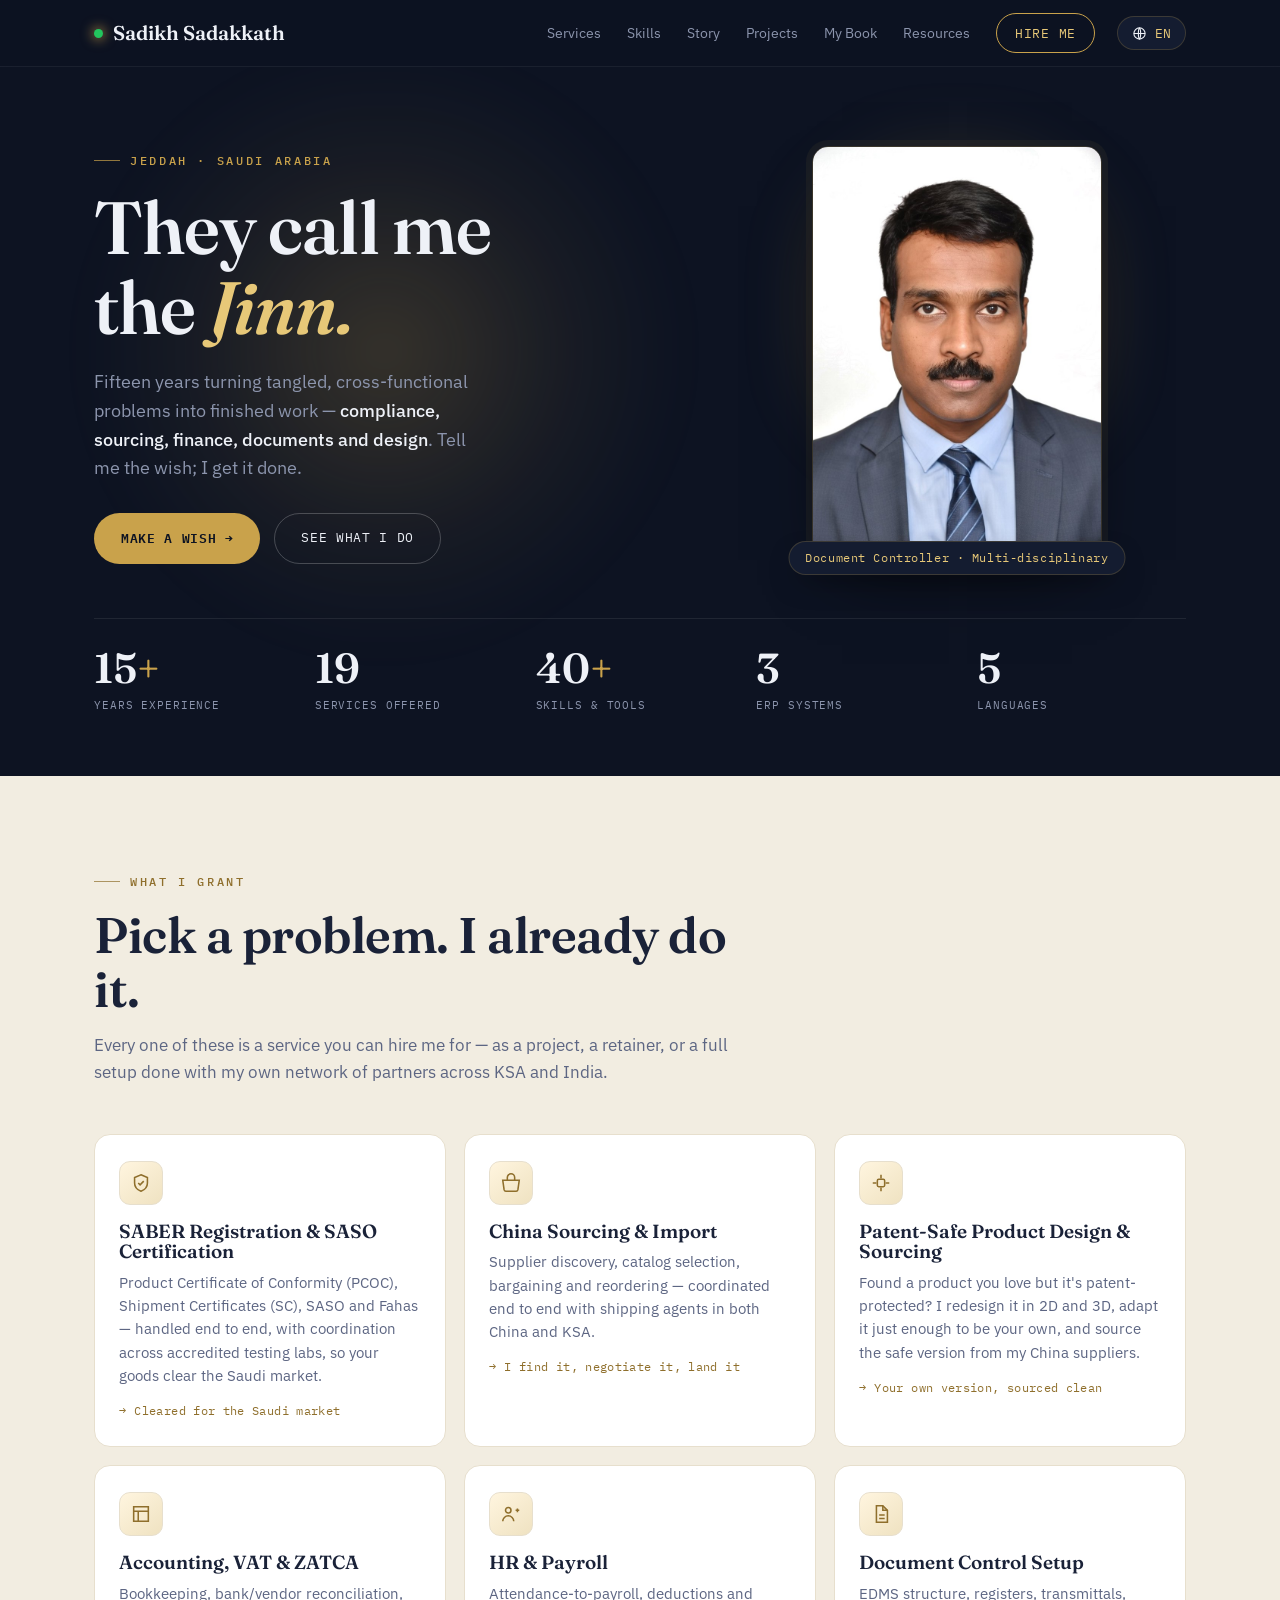
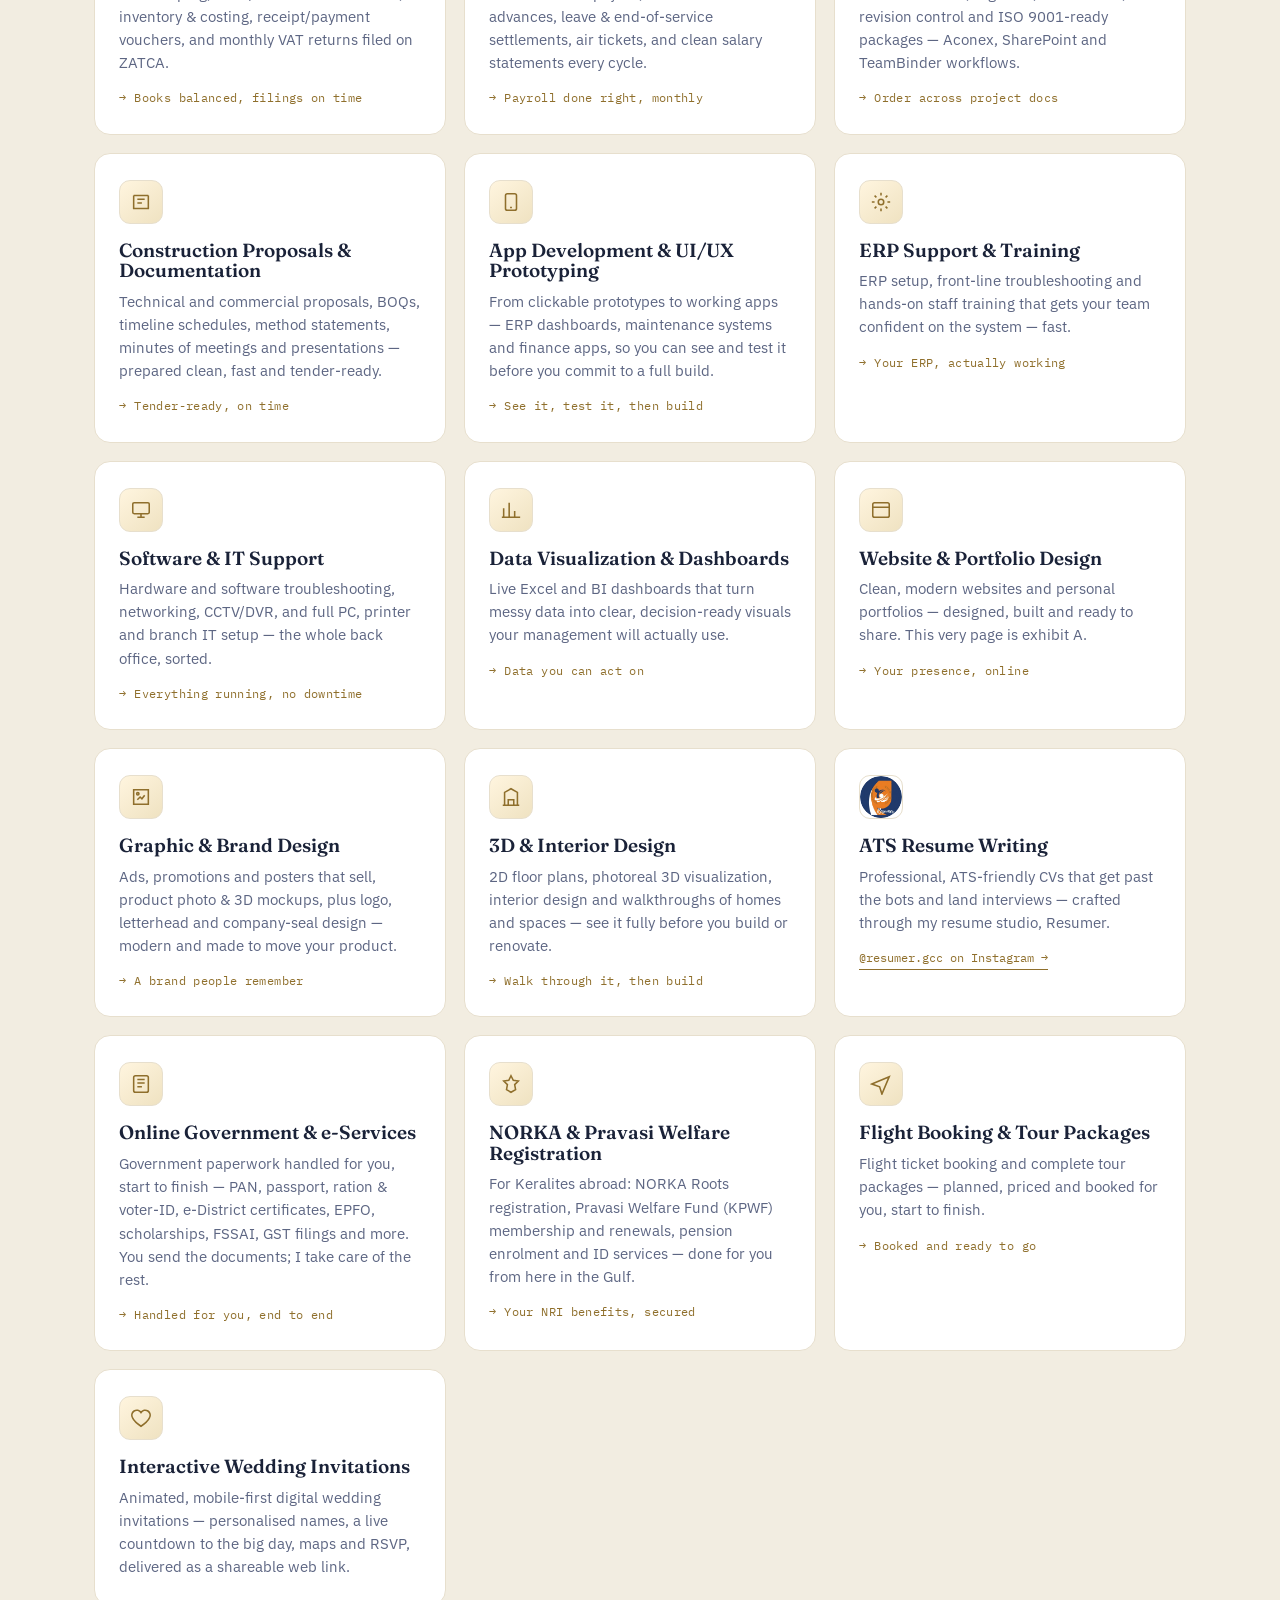
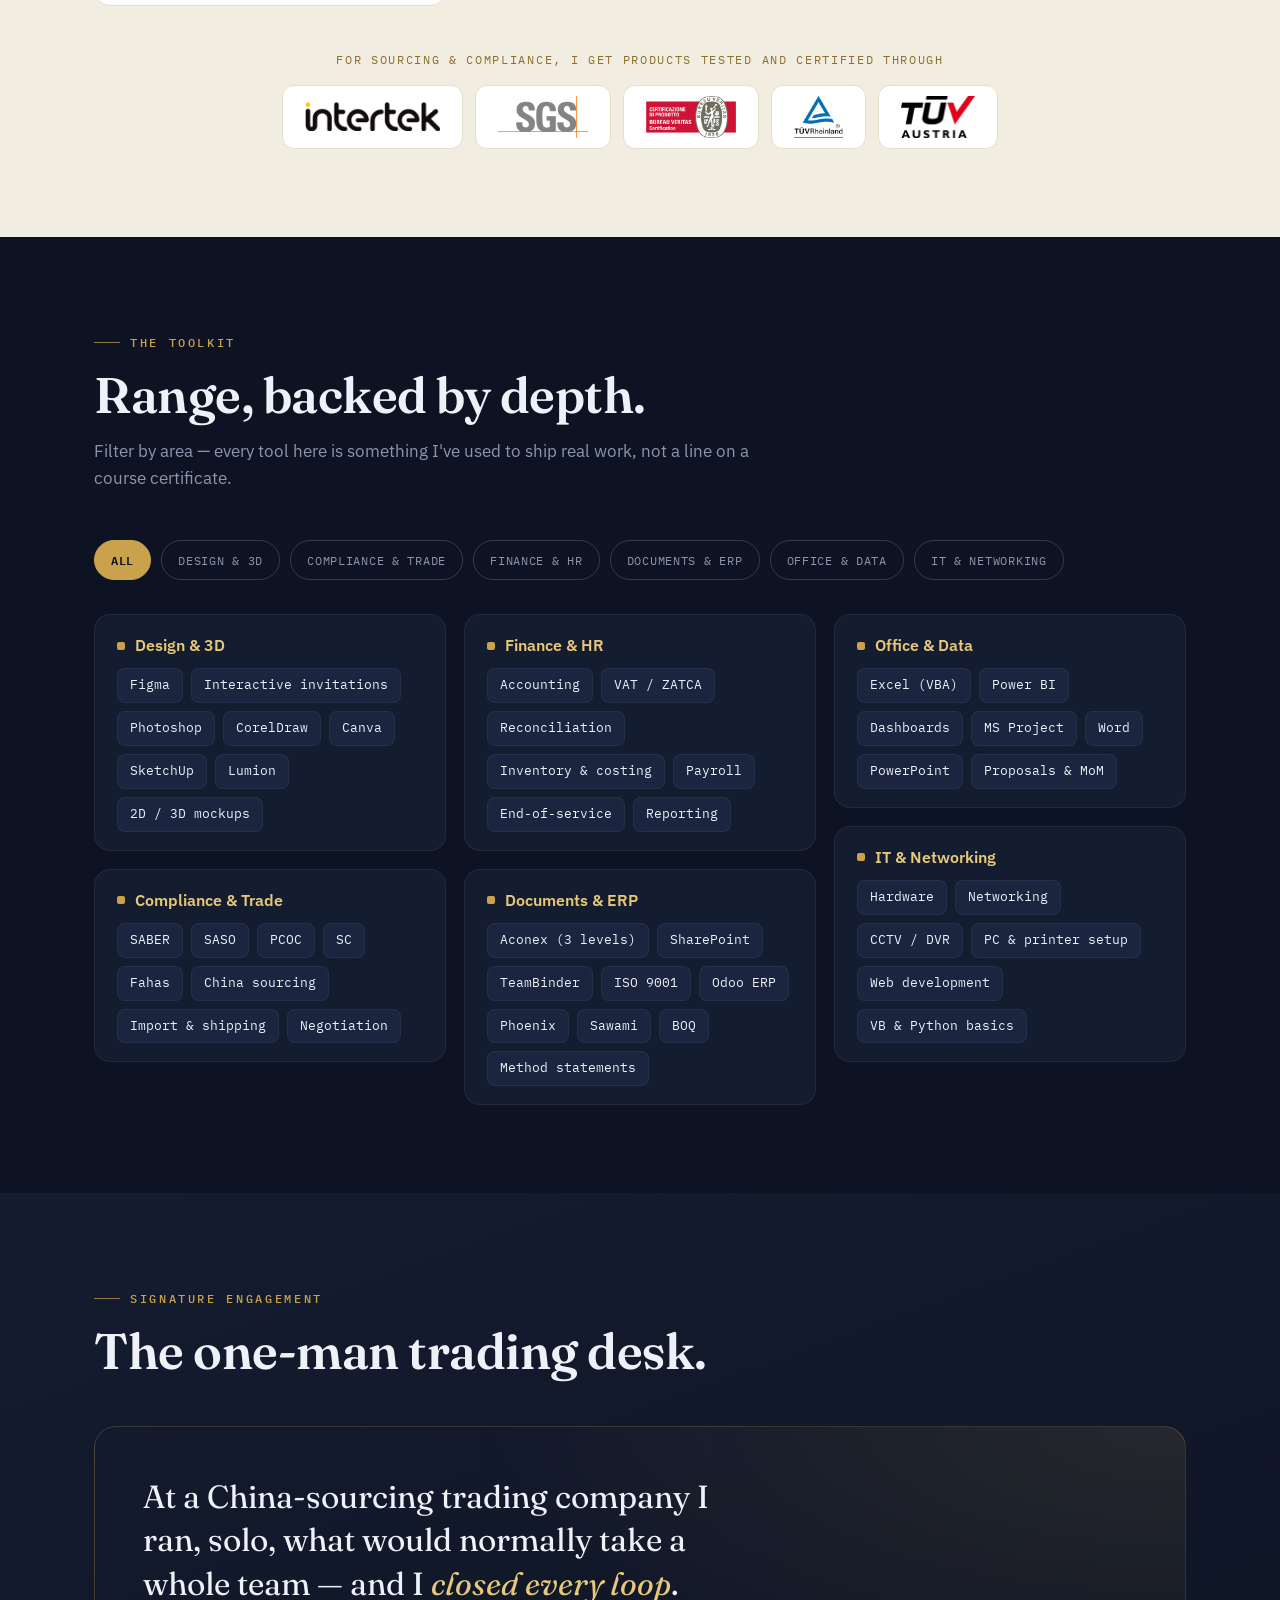
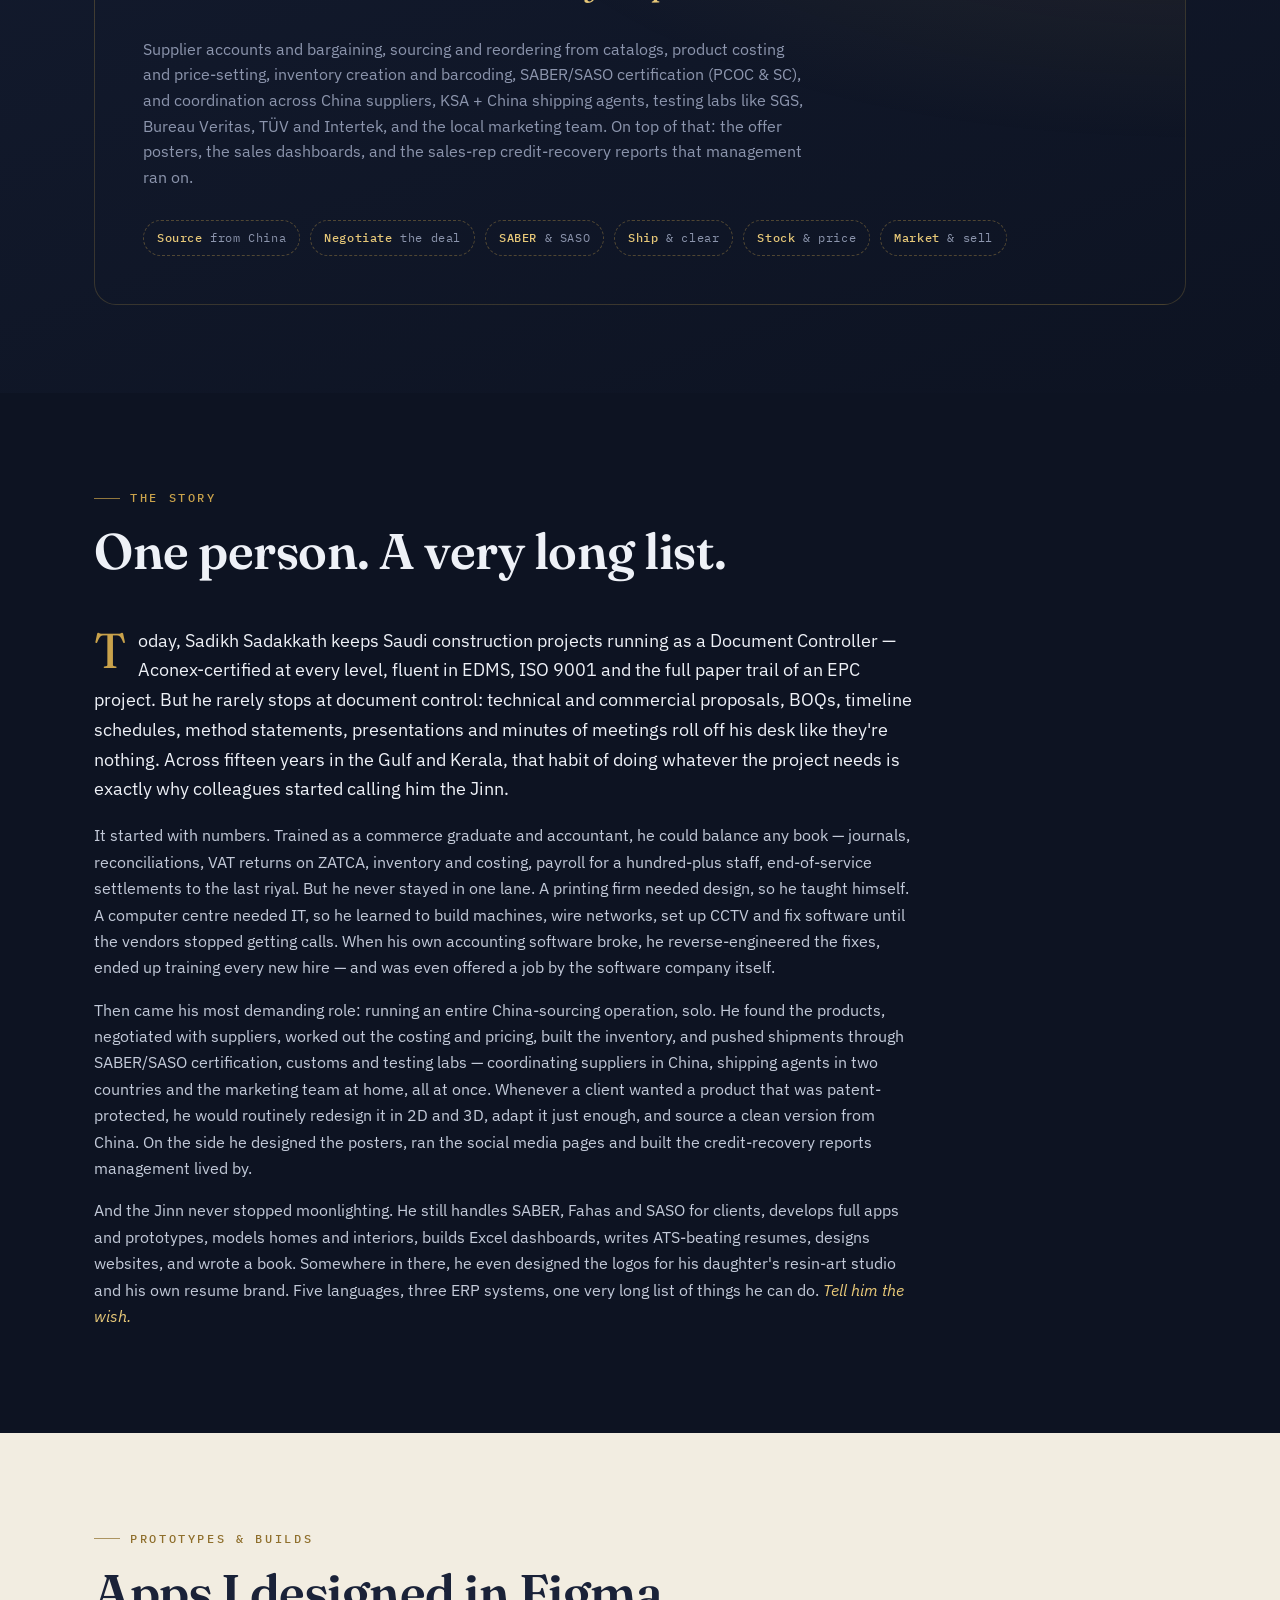
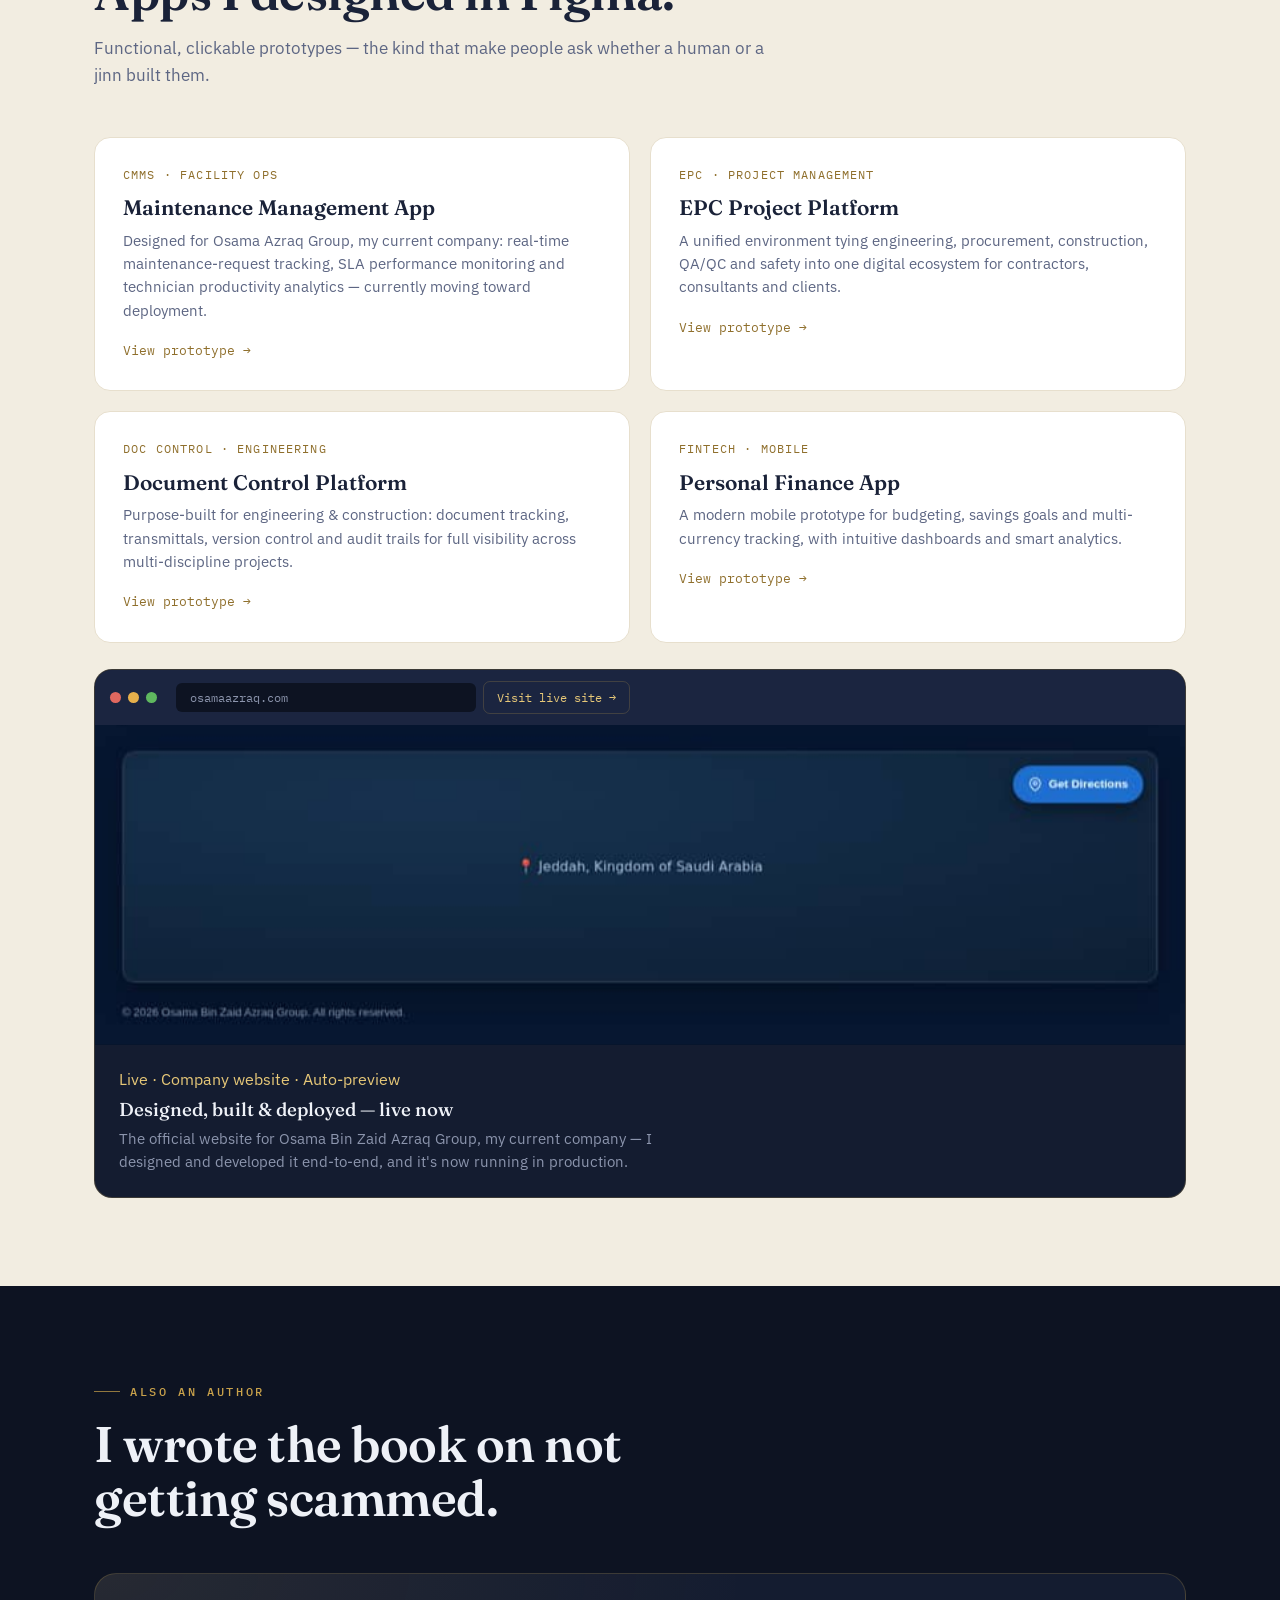
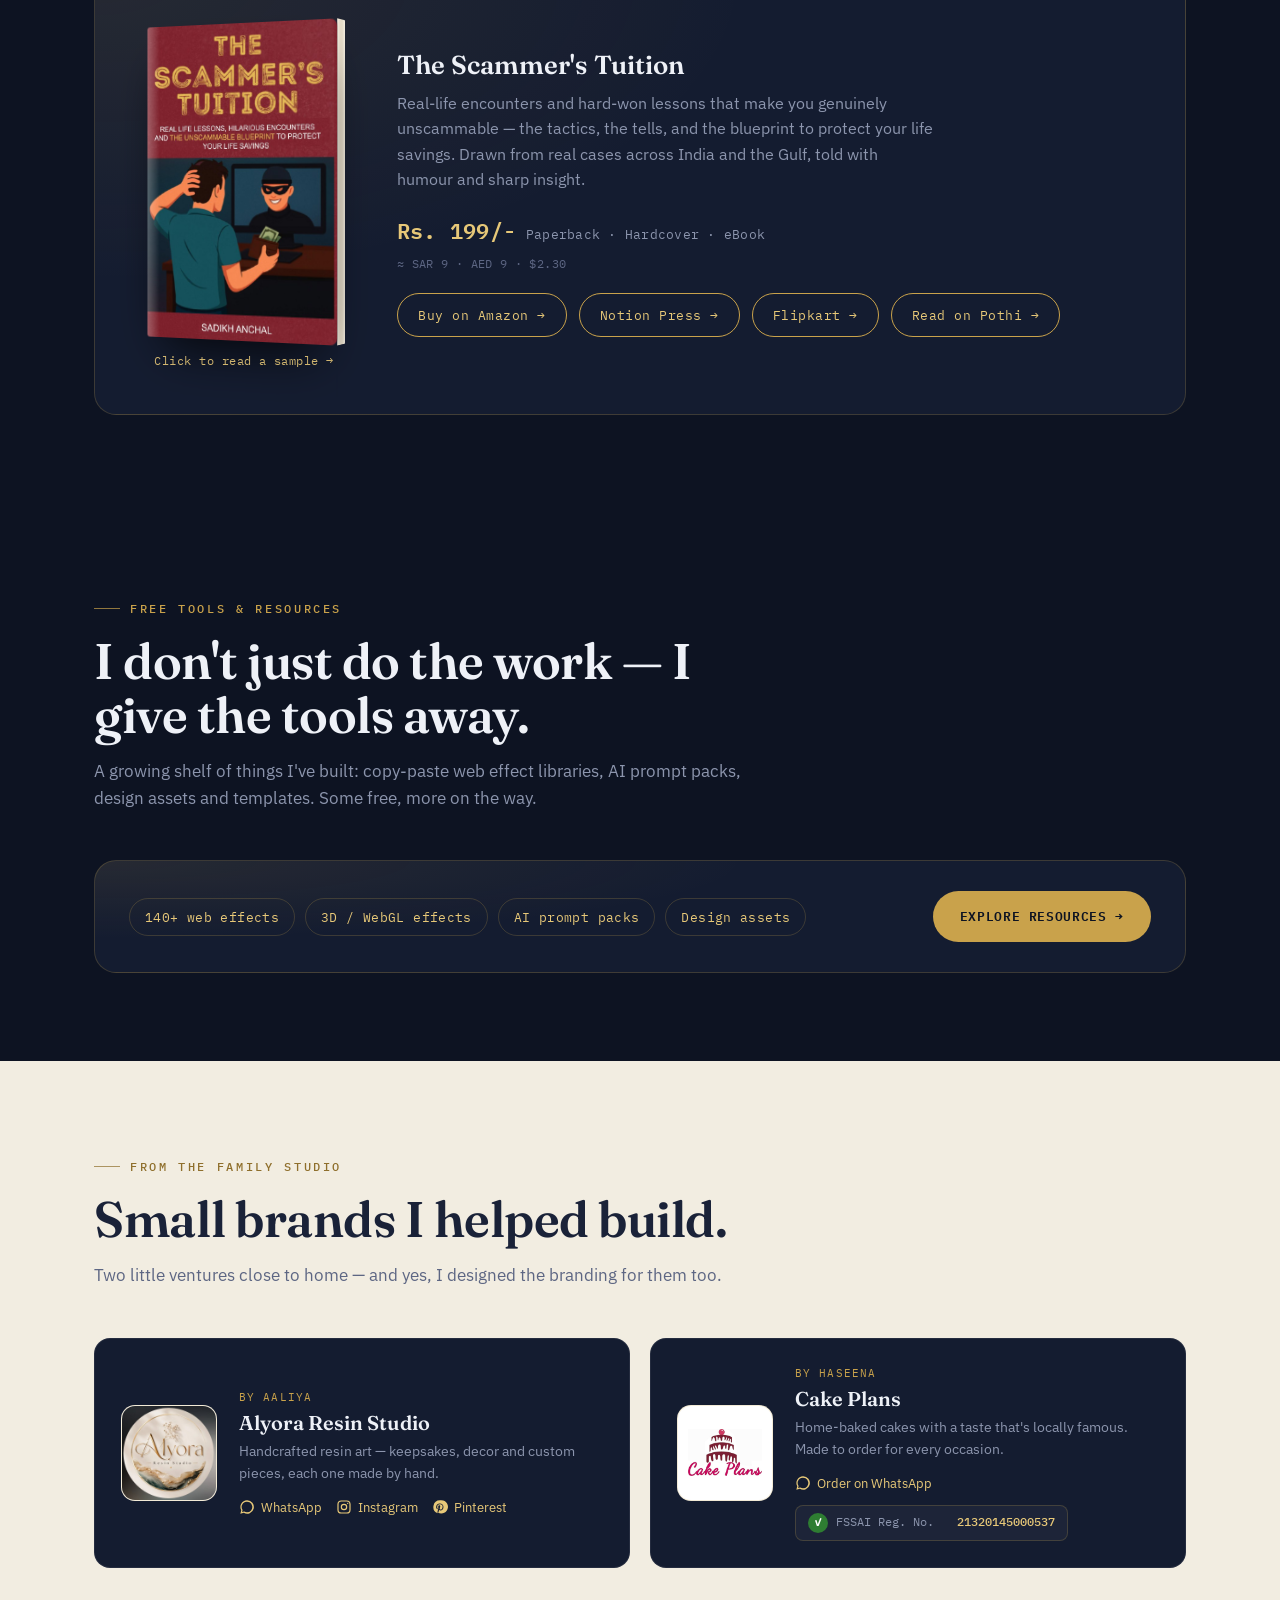
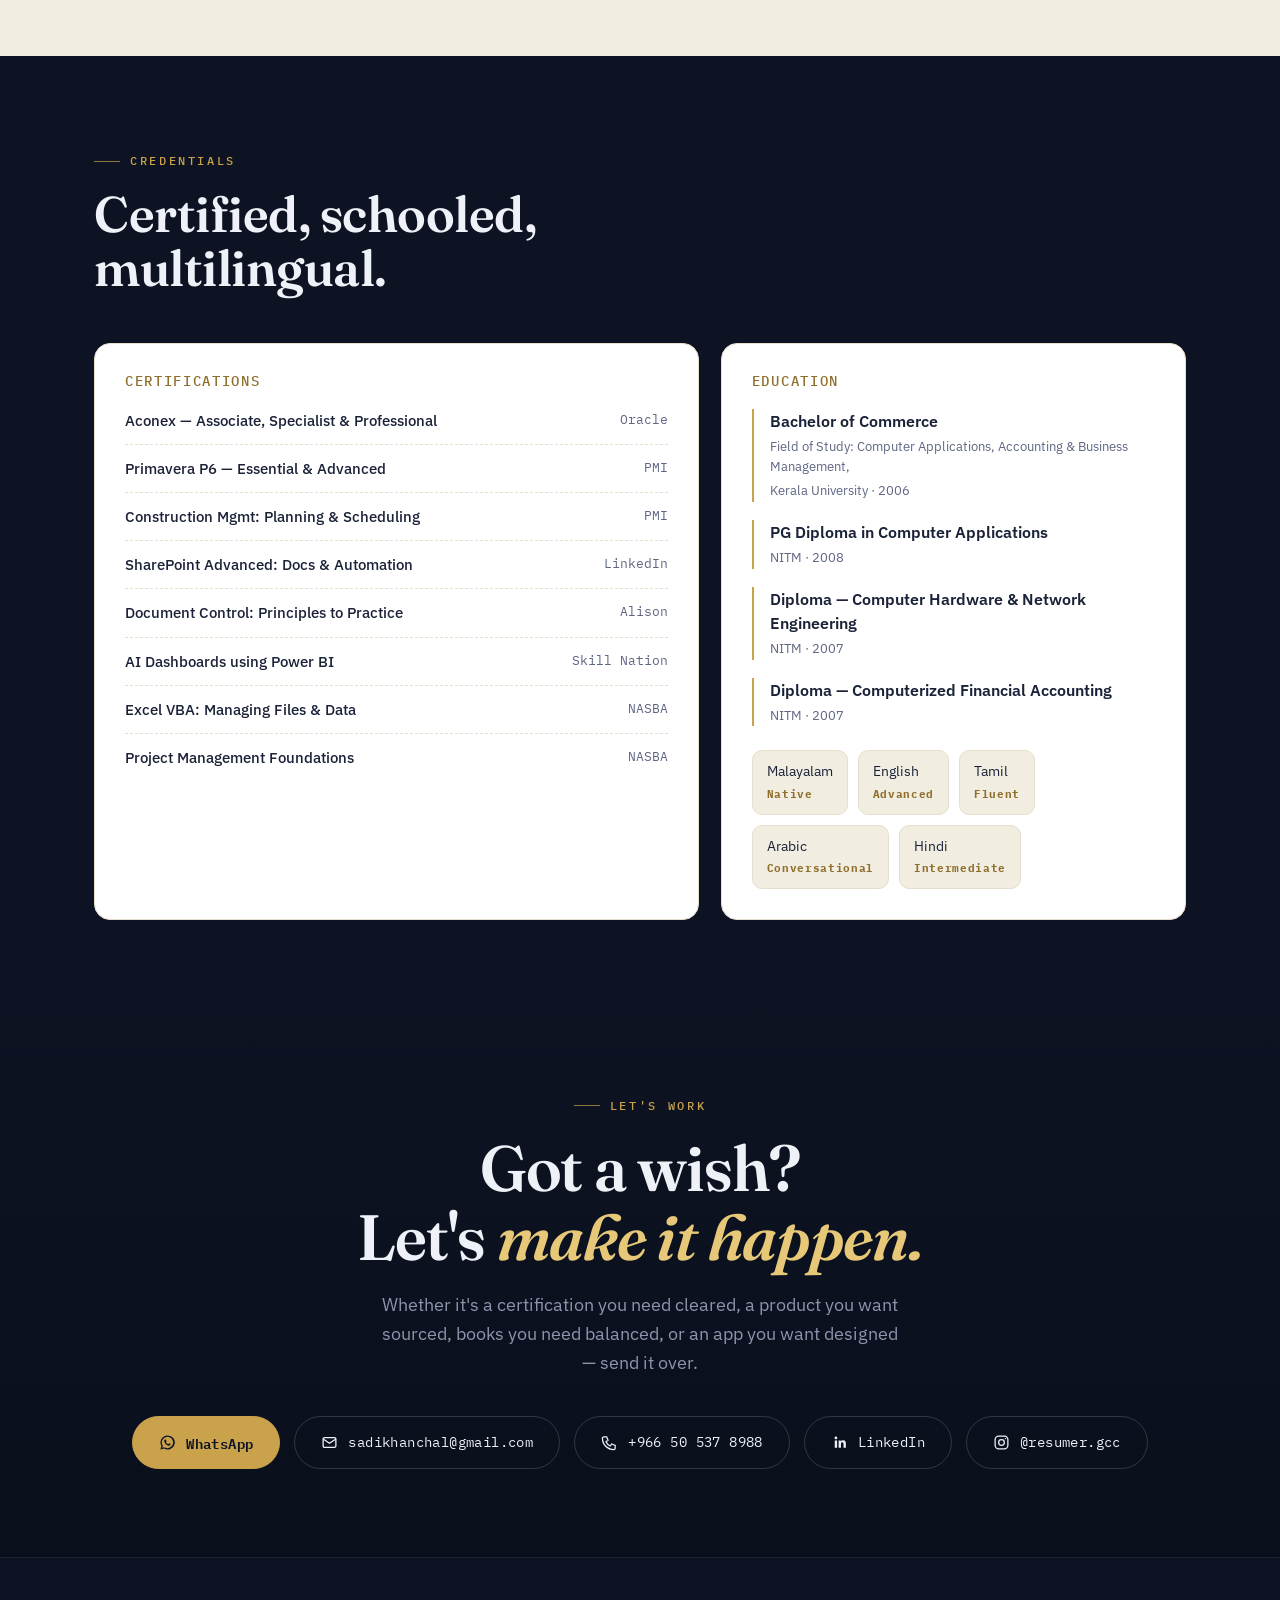
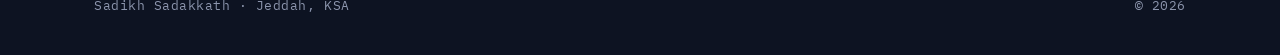
==== commit 1fc34245: "Add files via upload" ====
--- a/index.html
+++ b/index.html
@@ -121,7 +121,8 @@
   .labs-eyebrow{font-family:var(--font-mono);font-size:12px;letter-spacing:.14em;text-transform:uppercase;color:var(--brass-deep);margin-bottom:16px;text-align:center}
   html[lang="ml"] .labs-eyebrow,html[lang="hi"] .labs-eyebrow,html[lang="ar"] .labs-eyebrow{letter-spacing:0;text-transform:none;font-family:var(--font-body);font-weight:600}
   .labs-row{display:flex;flex-wrap:wrap;gap:12px;justify-content:center}
-  .lab{display:inline-flex;align-items:center;gap:9px;background:#fff;border:1px solid var(--sand-2);border-radius:12px;padding:12px 18px;font-size:14px;font-weight:500;color:var(--ink-text);transition:transform .22s,box-shadow .22s,border-color .22s;cursor:default}
+  .lab{display:inline-flex;align-items:center;justify-content:center;background:#fff;border:1px solid var(--sand-2);border-radius:12px;padding:0 22px;height:64px;transition:transform .22s,box-shadow .22s,border-color .22s;cursor:default}
+  .lab img{max-height:42px;max-width:135px;width:auto;height:auto;object-fit:contain;display:block}
   .lab:hover{transform:translateY(-4px);box-shadow:0 14px 26px -14px rgba(60,45,10,.4);border-color:var(--brass)}
   .lab svg{width:17px;height:17px;color:var(--brass-deep);flex:0 0 auto}
   .skill-filter{display:flex;flex-wrap:wrap;gap:10px;margin-bottom:34px}
@@ -145,10 +146,10 @@
   .sig-loop span{font-family:var(--font-mono);font-size:12px;letter-spacing:.05em;color:var(--mist);padding:7px 13px;border:1px dashed rgba(201,162,75,.35);border-radius:999px}
   html[lang="ml"] .sig-loop span,html[lang="hi"] .sig-loop span,html[lang="ar"] .sig-loop span{font-family:var(--font-body);letter-spacing:0}
   .sig-loop span b{color:var(--brass-lite);font-weight:500}
-  .story-body{max-width:760px}
-  .story-body p{font-size:clamp(16.5px,2vw,19px);color:#c3cad9;line-height:1.85;margin:0 0 1.4em}
-  .story-body p:first-child{font-size:clamp(19px,2.4vw,23px);color:var(--paper)}
-  .story-body p:first-child::first-letter{font-family:var(--font-display);font-size:3.4em;line-height:.8;float:left;padding:6px 14px 0 0;color:var(--brass)}
+  .story-body{max-width:820px}
+  .story-body p{font-size:clamp(14px,1.4vw,15.5px);color:#c3cad9;line-height:1.7;margin:0 0 1.05em}
+  .story-body p:first-child{font-size:clamp(15.5px,1.7vw,17.5px);color:var(--paper)}
+  .story-body p:first-child::first-letter{font-family:var(--font-display);font-size:2.8em;line-height:.8;float:left;padding:5px 12px 0 0;color:var(--brass)}
   html[dir="rtl"] .story-body p:first-child::first-letter{float:right;padding:6px 0 0 14px}
   html[lang="ml"] .story-body p:first-child::first-letter,html[lang="hi"] .story-body p:first-child::first-letter,html[lang="ar"] .story-body p:first-child::first-letter{float:none;font-size:1em;padding:0}
   .story-body b{color:var(--paper);font-weight:600}
@@ -175,6 +176,7 @@
   .book-price{font-family:var(--font-mono);margin-top:20px;display:flex;align-items:baseline;gap:10px;flex-wrap:wrap}
   .book-price .amt{color:var(--brass-lite);font-size:22px;font-weight:600;letter-spacing:.01em}
   .book-price .fmt{color:var(--mist);font-size:12.5px;letter-spacing:.02em}
+  .book-cur{font-family:var(--font-mono);font-size:12px;color:var(--ink-mute);letter-spacing:.03em;margin-top:6px}
   html[lang="ml"] .book-price,html[lang="hi"] .book-price,html[lang="ar"] .book-price{font-family:var(--font-body)}
   .res-cta{margin-top:38px;display:flex;align-items:center;justify-content:space-between;gap:26px;flex-wrap:wrap;background:var(--ink-2);border:1px solid var(--line);border-radius:22px;padding:30px 34px;background-image:radial-gradient(120% 140% at 0% 0%,rgba(201,162,75,.10),transparent 50%)}
   .res-tags{display:flex;gap:10px;flex-wrap:wrap}
@@ -288,6 +290,23 @@
   html[lang="ml"] .pdf-modal__open,html[lang="hi"] .pdf-modal__open,html[lang="ar"] .pdf-modal__open{font-family:var(--font-body);letter-spacing:0}
   .pdf-modal__open:hover{background:var(--brass);color:#0d1322;border-color:var(--brass)}
   .pdf-modal__panel iframe{flex:1;width:100%;border:0;background:#525659}
+
+  /* live-site featured project */
+  .livesite{margin-top:26px;border:1px solid var(--line);border-radius:18px;overflow:hidden;background:var(--ink-2);color:var(--paper)}
+  .livesite .ptype{color:var(--brass-lite)}
+  .ls-bar{display:flex;align-items:center;gap:7px;padding:11px 15px;background:var(--ink-3)}
+  .ls-bar span{width:11px;height:11px;border-radius:50%}
+  .ls-bar span:nth-child(1){background:#e0685f}.ls-bar span:nth-child(2){background:#e6b04b}.ls-bar span:nth-child(3){background:#5fb85f}
+  .ls-bar em{margin-left:12px;font-family:var(--font-mono);font-style:normal;font-size:12px;color:var(--mist);background:var(--ink);padding:5px 14px;border-radius:6px;flex:1;max-width:300px;overflow:hidden;text-overflow:ellipsis;white-space:nowrap}
+  .ls-visit{font-family:var(--font-mono);font-size:12px;color:var(--brass-lite);border:1px solid var(--line);padding:6px 13px;border-radius:7px;text-decoration:none;white-space:nowrap;transition:.2s;flex:0 0 auto}
+  .ls-visit:hover{background:rgba(201,162,75,.12);border-color:rgba(201,162,75,.5)}
+  .ls-screen{position:relative;height:320px;overflow:hidden;background:#0a1322}
+  .ls-img{position:absolute;top:0;left:0;width:100%;height:auto;display:block;opacity:0;will-change:transform}
+  .ls-img.active{opacity:1}
+  .ls-meta{display:flex;align-items:flex-end;justify-content:space-between;gap:20px;padding:22px 24px 24px;flex-wrap:wrap}
+  .ls-meta h3{margin:8px 0 6px;color:var(--paper)}.ls-meta p{color:var(--mist);font-size:14.5px;max-width:60ch;margin:0}
+  @media(max-width:560px){.ls-screen{height:220px}}
+
 </style>
 </head>
 <body>
@@ -343,7 +362,7 @@
     </div>
     <div class="stats reveal">
       <div class="stat"><div class="n">15<span>+</span></div><div class="l" data-i18n="stat_years">Years experience</div></div>
-      <div class="stat"><div class="n">18</div><div class="l" data-i18n="stat_serv">Services offered</div></div>
+      <div class="stat"><div class="n">19</div><div class="l" data-i18n="stat_serv">Services offered</div></div>
       <div class="stat"><div class="n">40<span>+</span></div><div class="l" data-i18n="stat_skills">Skills &amp; tools</div></div>
       <div class="stat"><div class="n">3</div><div class="l" data-i18n="stat_erp">ERP systems</div></div>
       <div class="stat"><div class="n">5</div><div class="l" data-i18n="stat_lang">Languages</div></div>
@@ -376,16 +395,17 @@
       <div class="svc reveal"><div class="ic logo-ic"><img src="[data-uri]" alt="Resumer" /></div><h3 data-i18n="s15_t">ATS Resume Writing</h3><p data-i18n="s15_d">Professional, ATS-friendly CVs that get past the bots and land interviews — crafted through my resume studio, Resumer.</p><a class="svc-link" href="https://www.instagram.com/resumer.gcc" target="_blank" rel="noopener" data-i18n="s15_o">@resumer.gcc on Instagram →</a></div>
       <div class="svc reveal"><div class="ic"><svg width="22" height="22" viewBox="0 0 24 24" fill="none" stroke="currentColor" stroke-width="1.7"><rect x="4" y="3" width="16" height="18" rx="2"/><path d="M8 7h8M8 11h8M8 15h5"/></svg></div><h3 data-i18n="s16_t">Online Government &amp; e-Services</h3><p data-i18n="s16_d">Government paperwork handled for you, start to finish — PAN, passport, ration &amp; voter-ID, e-District certificates, EPFO, scholarships, FSSAI, GST filings and more. You send the documents; I take care of the rest.</p><div class="out" data-i18n="s16_o">Handled for you, end to end</div></div>
       <div class="svc reveal"><div class="ic"><svg width="22" height="22" viewBox="0 0 24 24" fill="none" stroke="currentColor" stroke-width="1.7"><path d="M12 3l2.5 5 5.5.8-4 3.9 1 5.5L12 21l-4.9-2.8 1-5.5-4-3.9 5.5-.8z"/></svg></div><h3 data-i18n="s18_t">NORKA &amp; Pravasi Welfare Registration</h3><p data-i18n="s18_d">For Keralites abroad: NORKA Roots registration, Pravasi Welfare Fund (KPWF) membership and renewals, pension enrolment and ID services — done for you from here in the Gulf.</p><div class="out" data-i18n="s18_o">Your NRI benefits, secured</div></div><div class="svc reveal"><div class="ic"><svg width="22" height="22" viewBox="0 0 24 24" fill="none" stroke="currentColor" stroke-width="1.7"><path d="M2 12l19-8-8 19-2.5-8L2 12z"/></svg></div><h3 data-i18n="s17_t">Flight Booking &amp; Tour Packages</h3><p data-i18n="s17_d">Flight ticket booking and complete tour packages — planned, priced and booked for you, start to finish.</p><div class="out" data-i18n="s17_o">Booked and ready to go</div></div>
+      <div class="svc reveal"><div class="ic"><svg width="22" height="22" viewBox="0 0 24 24" fill="none" stroke="currentColor" stroke-width="1.7"><path d="M12 21s-7-4.6-9.2-9.1A4.6 4.6 0 0 1 12 6a4.6 4.6 0 0 1 9.2 5.9C19 16.4 12 21 12 21z"/></svg></div><h3 data-i18n="s19_t">Interactive Wedding Invitations</h3><p data-i18n="s19_d">Animated, mobile-first digital wedding invitations — personalised names, a live countdown to the big day, maps and RSVP, delivered as a shareable web link.</p></div>
     </div>
 
     <div class="labs reveal">
       <div class="labs-eyebrow" data-i18n="labs_title">For sourcing &amp; compliance, I get products tested and certified through</div>
       <div class="labs-row">
-        <span class="lab"><svg viewBox="0 0 24 24" fill="none" stroke="currentColor" stroke-width="1.8"><path d="M9 12l2 2 4-4"/><circle cx="12" cy="12" r="9"/></svg>Intertek</span>
-        <span class="lab"><svg viewBox="0 0 24 24" fill="none" stroke="currentColor" stroke-width="1.8"><path d="M9 12l2 2 4-4"/><circle cx="12" cy="12" r="9"/></svg>SGS Gulf</span>
-        <span class="lab"><svg viewBox="0 0 24 24" fill="none" stroke="currentColor" stroke-width="1.8"><path d="M9 12l2 2 4-4"/><circle cx="12" cy="12" r="9"/></svg>Bureau Veritas</span>
-        <span class="lab"><svg viewBox="0 0 24 24" fill="none" stroke="currentColor" stroke-width="1.8"><path d="M9 12l2 2 4-4"/><circle cx="12" cy="12" r="9"/></svg>TÜV Rheinland (Hong Kong)</span>
-        <span class="lab"><svg viewBox="0 0 24 24" fill="none" stroke="currentColor" stroke-width="1.8"><path d="M9 12l2 2 4-4"/><circle cx="12" cy="12" r="9"/></svg>TÜV Austria (Shanghai)</span>
+        <span class="lab"><img alt="Intertek" src="[data-uri]"></span>
+        <span class="lab"><img alt="SGS" src="[data-uri]"></span>
+        <span class="lab"><img alt="Bureau Veritas" src="[data-uri]"></span>
+        <span class="lab"><img alt="TUV Rheinland" src="[data-uri]"></span>
+        <span class="lab"><img alt="TUV Austria" src="[data-uri]"></span>
       </div>
     </div>
   </div>
@@ -407,7 +427,7 @@
       <button class="fbtn" data-f="it" data-i18n="f_it">IT &amp; Networking</button>
     </div>
     <div class="skill-cols">
-      <div class="skgroup reveal" data-g="design"><h3><span class="gi"></span><span data-i18n="f_design">Design &amp; 3D</span></h3><div class="chips"><span class="chip">Figma</span><span class="chip">Photoshop</span><span class="chip">CorelDraw</span><span class="chip">Canva</span><span class="chip">SketchUp</span><span class="chip">Lumion</span><span class="chip">2D / 3D mockups</span></div></div>
+      <div class="skgroup reveal" data-g="design"><h3><span class="gi"></span><span data-i18n="f_design">Design &amp; 3D</span></h3><div class="chips"><span class="chip">Figma</span><span class="chip">Interactive invitations</span><span class="chip">Photoshop</span><span class="chip">CorelDraw</span><span class="chip">Canva</span><span class="chip">SketchUp</span><span class="chip">Lumion</span><span class="chip">2D / 3D mockups</span></div></div>
       <div class="skgroup reveal" data-g="trade"><h3><span class="gi"></span><span data-i18n="f_trade">Compliance &amp; Trade</span></h3><div class="chips"><span class="chip">SABER</span><span class="chip">SASO</span><span class="chip">PCOC</span><span class="chip">SC</span><span class="chip">Fahas</span><span class="chip">China sourcing</span><span class="chip">Import &amp; shipping</span><span class="chip">Negotiation</span></div></div>
       <div class="skgroup reveal" data-g="finance"><h3><span class="gi"></span><span data-i18n="f_finance">Finance &amp; HR</span></h3><div class="chips"><span class="chip">Accounting</span><span class="chip">VAT / ZATCA</span><span class="chip">Reconciliation</span><span class="chip">Inventory &amp; costing</span><span class="chip">Payroll</span><span class="chip">End-of-service</span><span class="chip">Reporting</span></div></div>
       <div class="skgroup reveal" data-g="docs"><h3><span class="gi"></span><span data-i18n="f_docs">Documents &amp; ERP</span></h3><div class="chips"><span class="chip">Aconex (3 levels)</span><span class="chip">SharePoint</span><span class="chip">TeamBinder</span><span class="chip">ISO 9001</span><span class="chip">Odoo ERP</span><span class="chip">Phoenix</span><span class="chip">Sawami</span><span class="chip">BOQ</span><span class="chip">Method statements</span></div></div>
@@ -466,7 +486,20 @@
       <div class="proj reveal"><div class="ptype keep-latin">Doc control · Engineering</div><h3 data-i18n="p3_t">Document Control Platform</h3><p data-i18n="p3_d">Purpose-built for engineering &amp; construction: document tracking, transmittals, version control and audit trails for full visibility across multi-discipline projects.</p><a class="plink" href="https://www.figma.com/make/avIQO1TH1Gv3LVlDEQxsWa/Enterprise-EDMS?fullscreen=1&t=lJAQHNhBtOBHEuRQ-1" target="_blank" rel="noopener" data-i18n="pr_link">View prototype →</a></div>
       <div class="proj reveal"><div class="ptype keep-latin">Fintech · Mobile</div><h3 data-i18n="p4_t">Personal Finance App</h3><p data-i18n="p4_d">A modern mobile prototype for budgeting, savings goals and multi-currency tracking, with intuitive dashboards and smart analytics.</p><a class="plink" href="https://www.figma.com/make/kE3ey68uqL1w1SCqrjeLLu/Personal-Finance-Management-App?fullscreen=1&t=wdXgFGReEASBn0x6-1" target="_blank" rel="noopener" data-i18n="pr_link">View prototype →</a></div>
     </div>
-    <p class="proj-note" data-i18n-html="pr_note">Also delivered: a working <b>company web-app prototype</b> and a full <b>company website design</b> — walkthroughs available on request.</p>
+    <div class="livesite reveal">
+      <div class="ls-bar"><span></span><span></span><span></span><em class="keep-latin">osamaazraq.com</em><a class="ls-visit keep-latin" href="https://www.osamaazraq.com/en/" target="_blank" rel="noopener" data-i18n="pr_live_link">Visit live site →</a></div>
+      <div class="ls-screen" id="ozaScreen">
+        <img class="ls-img active" alt="Osama Azraq — home" src="[data-uri]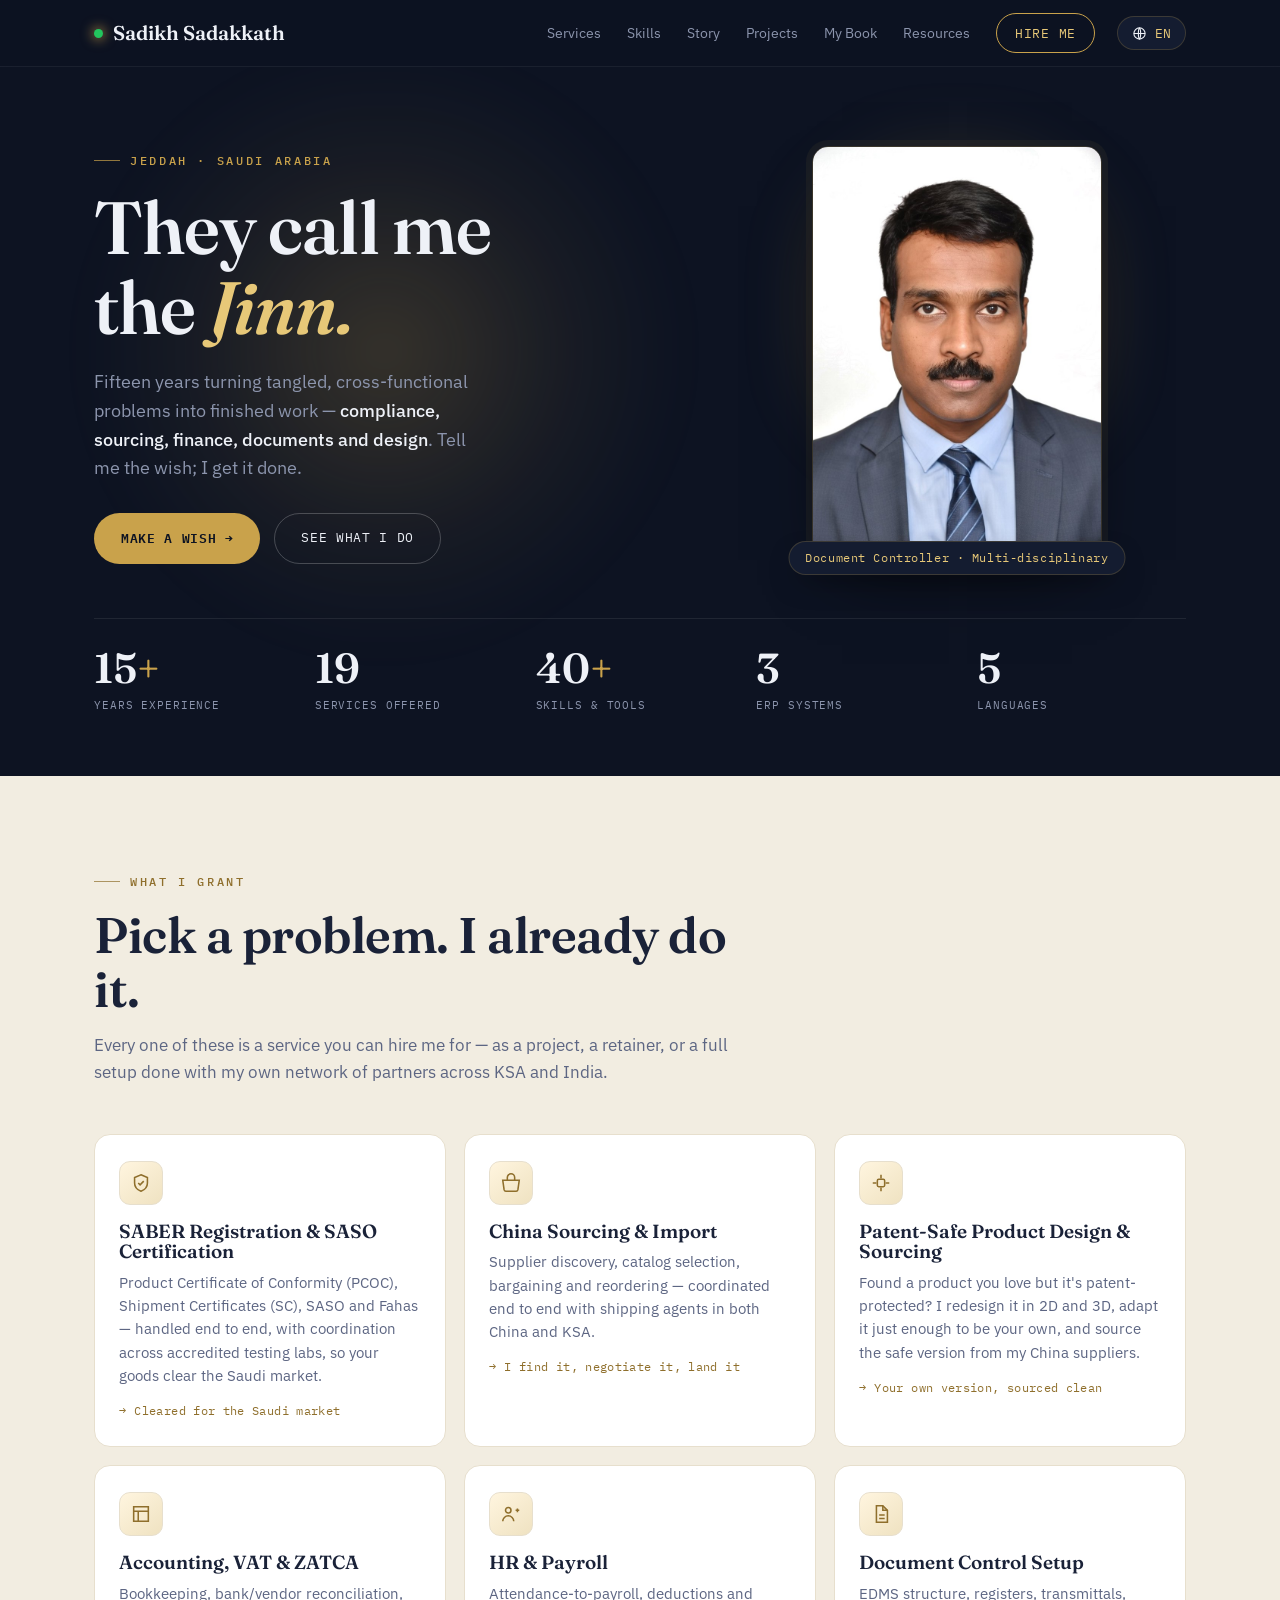
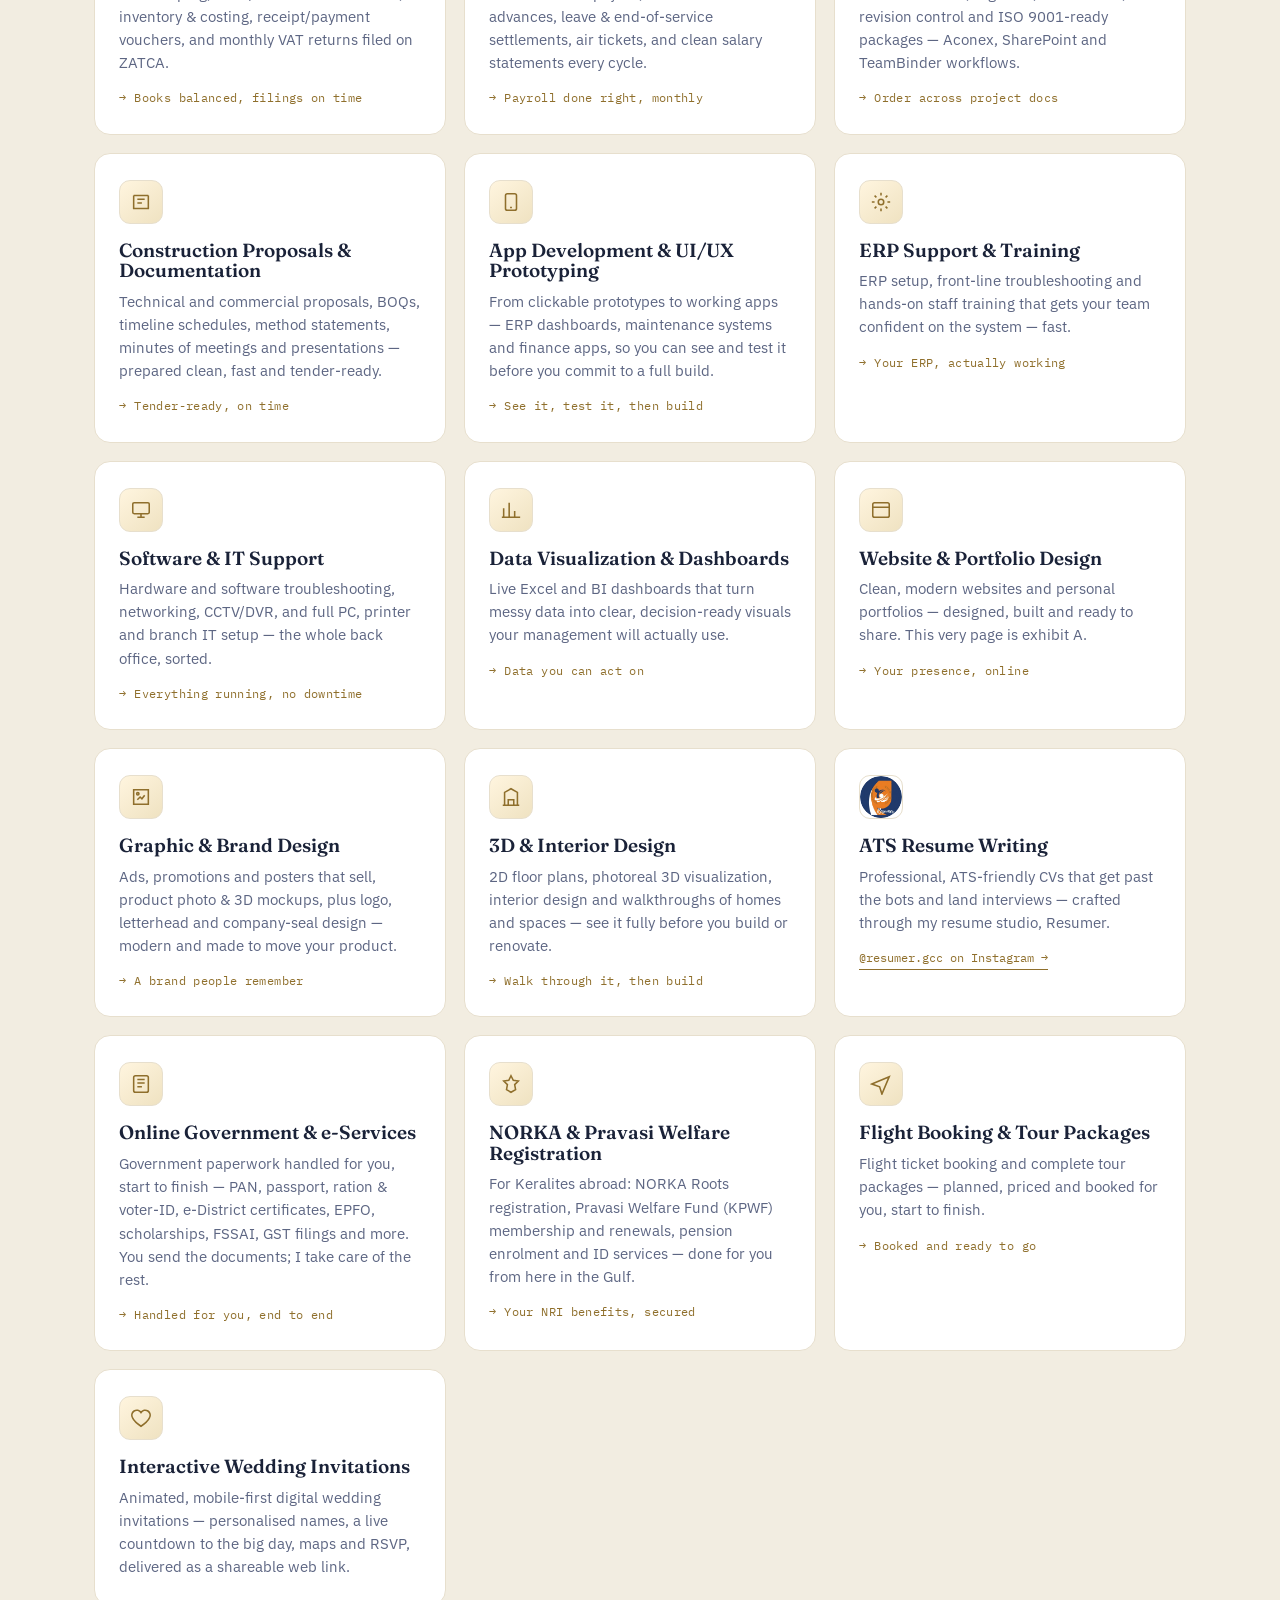
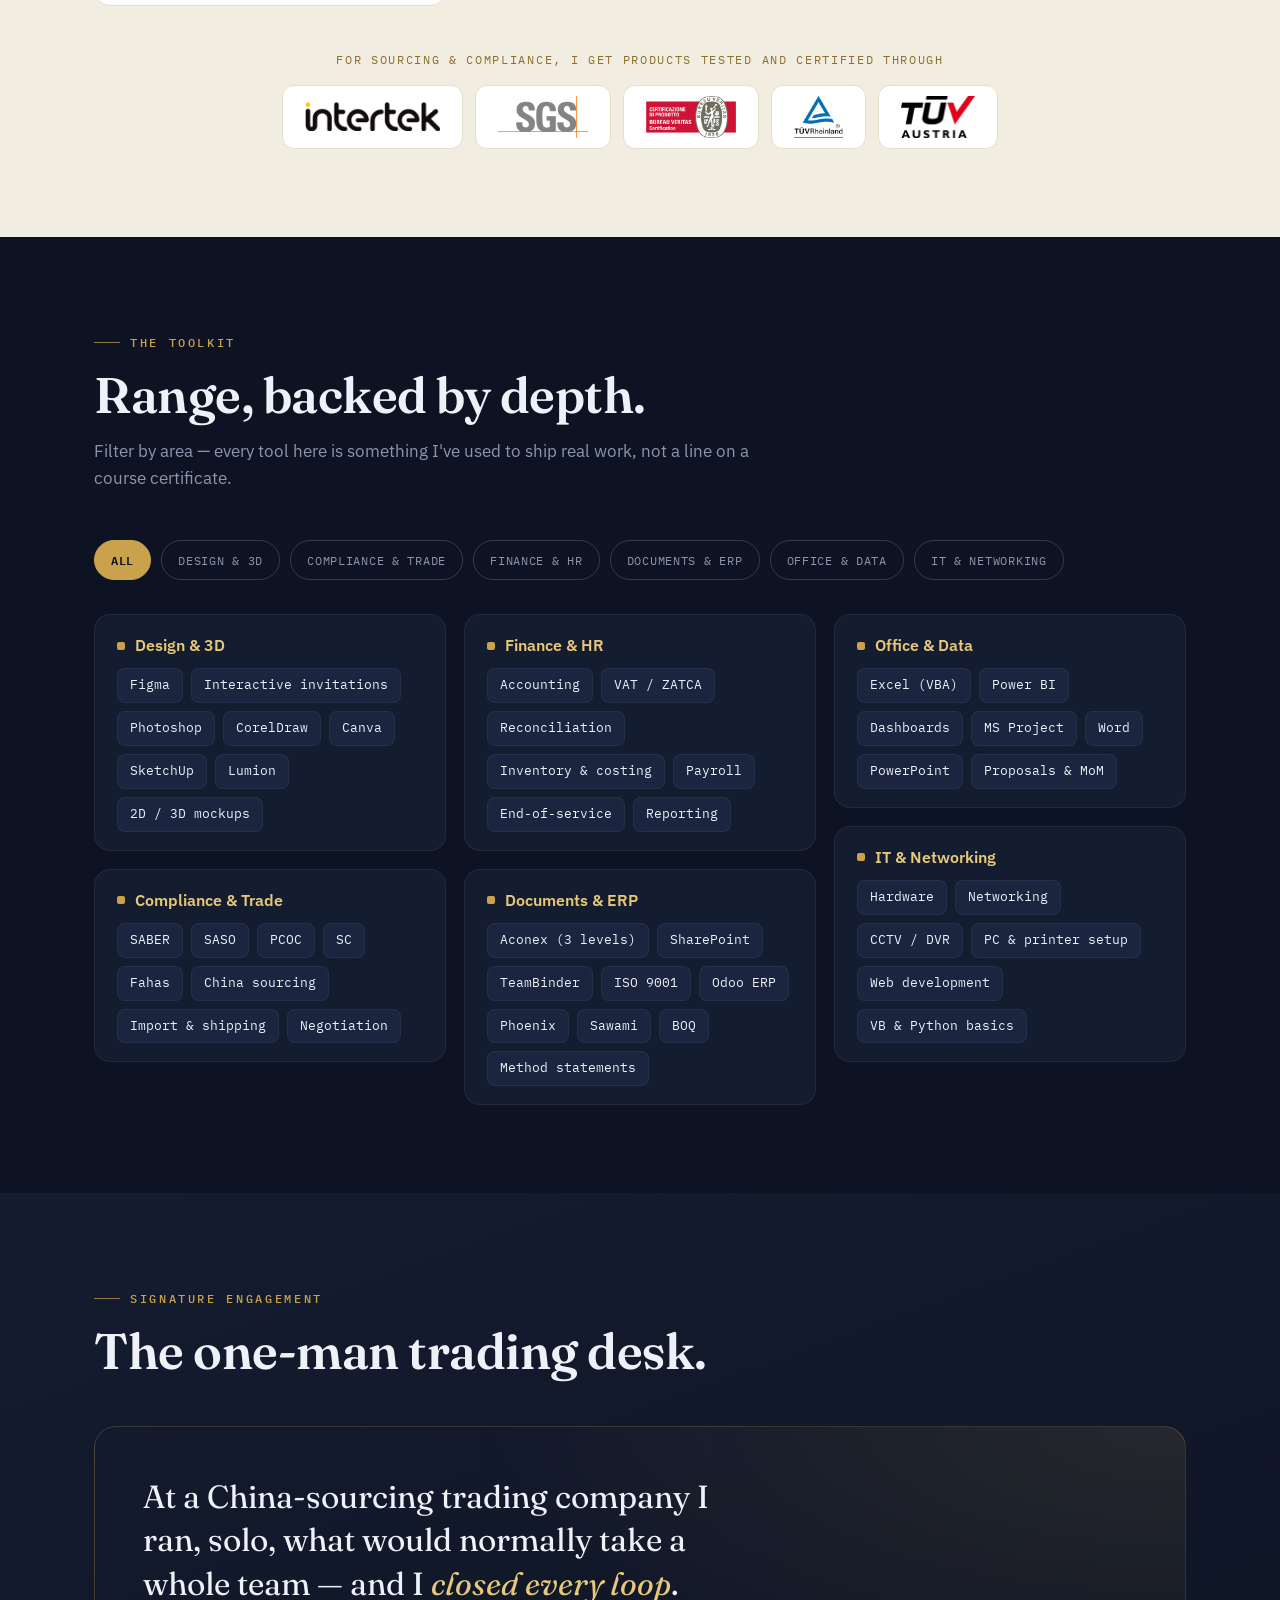
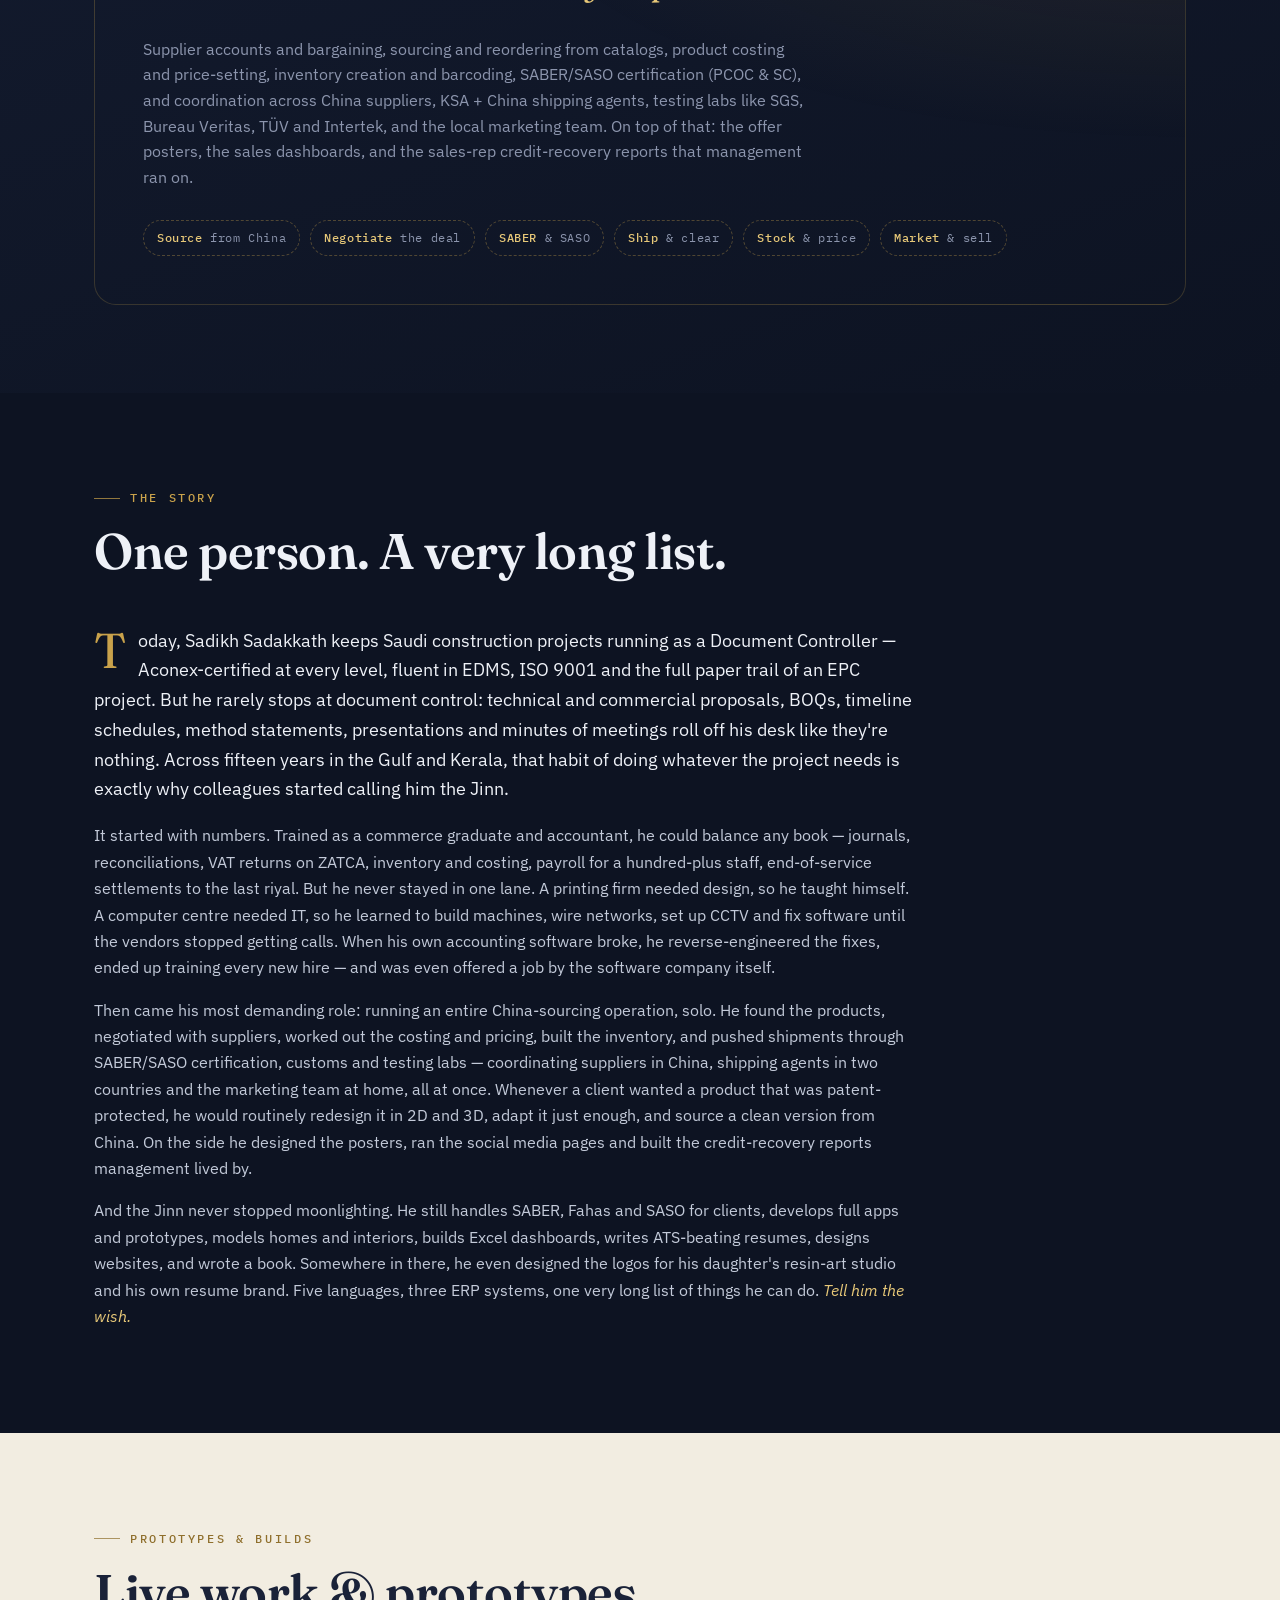
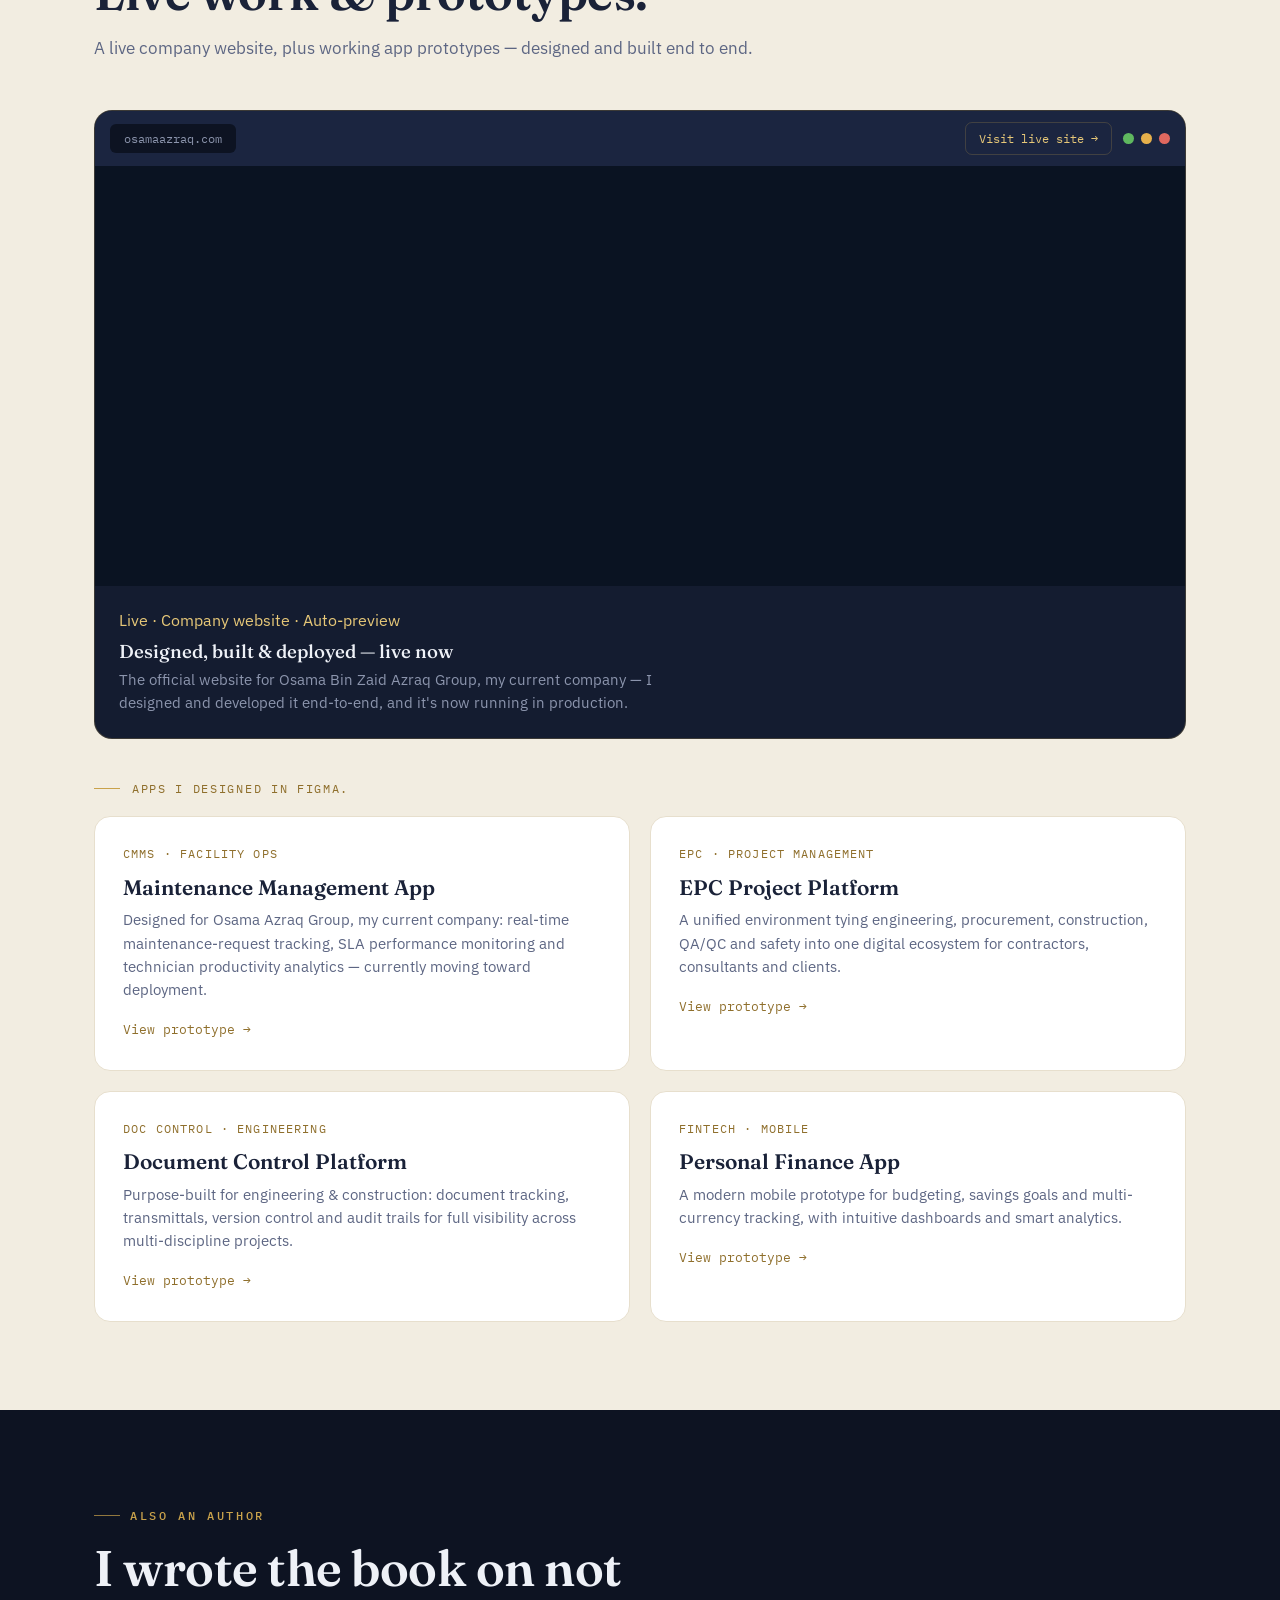
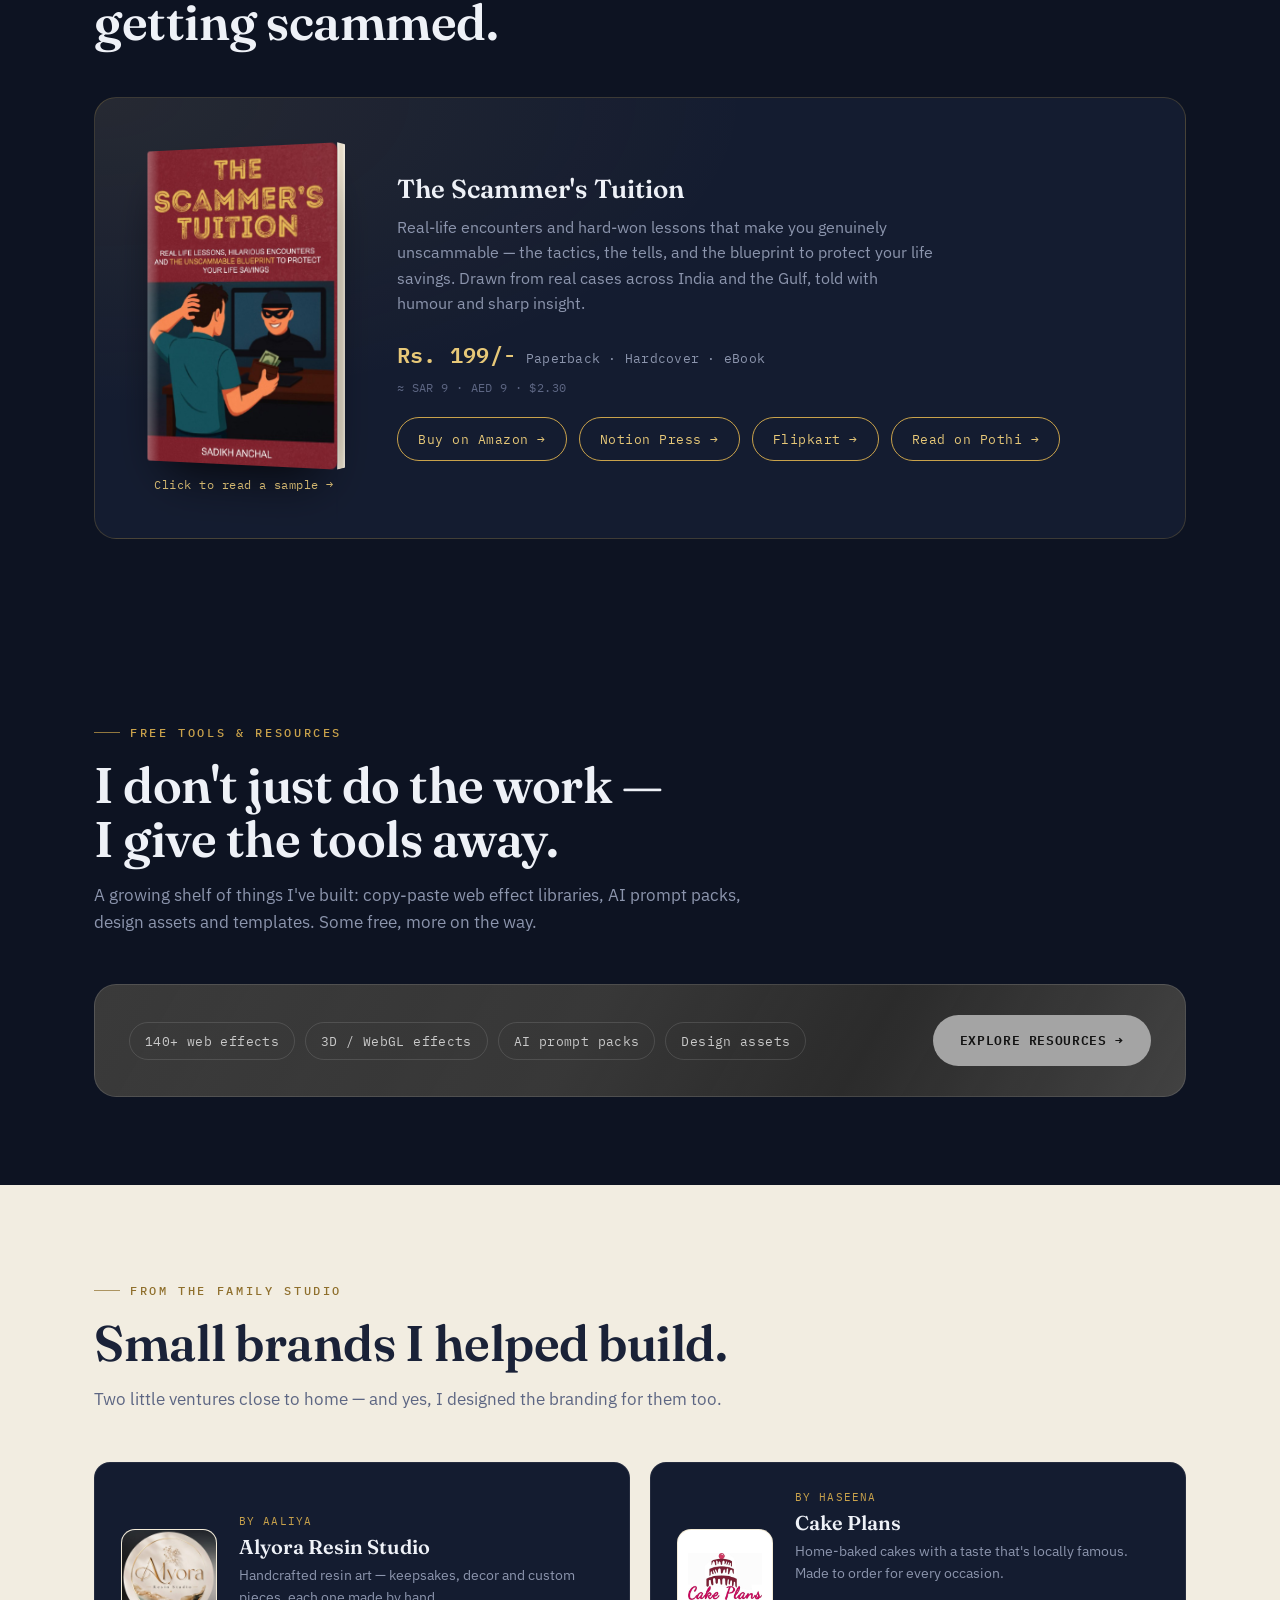
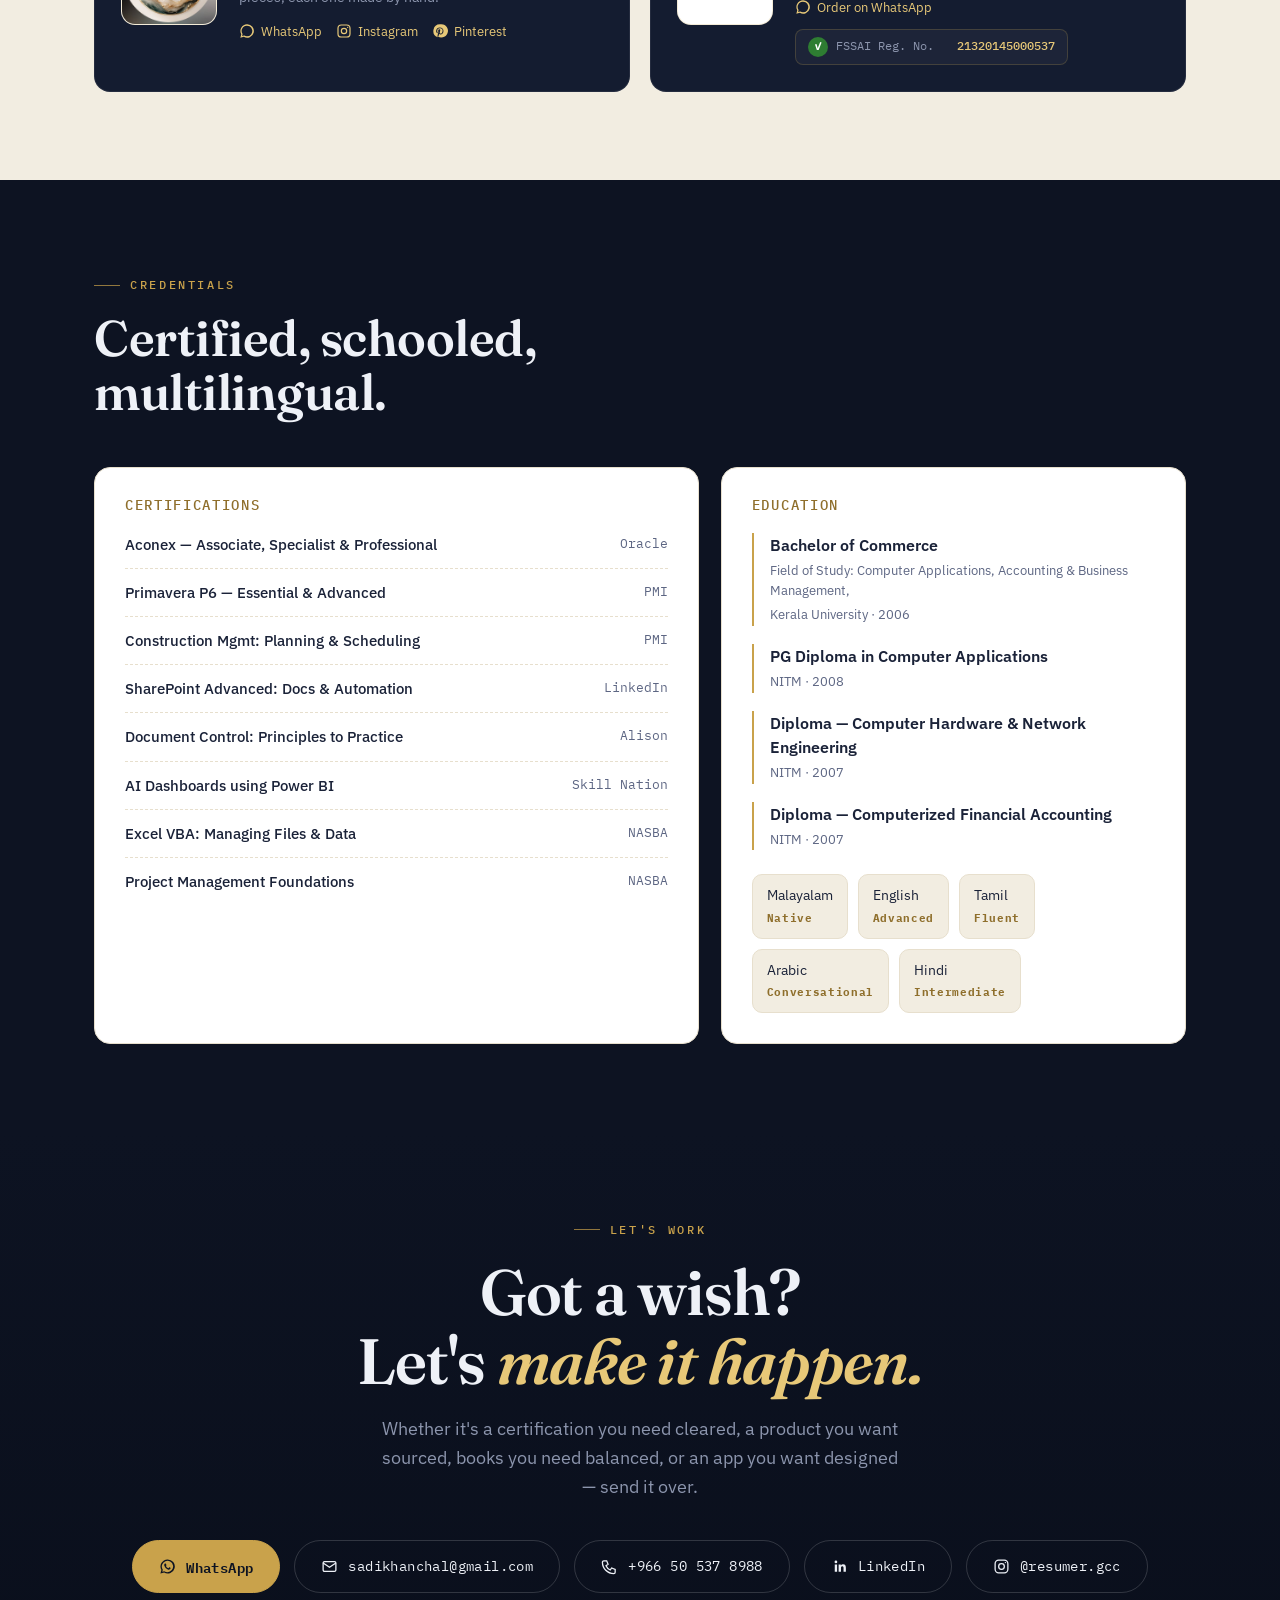
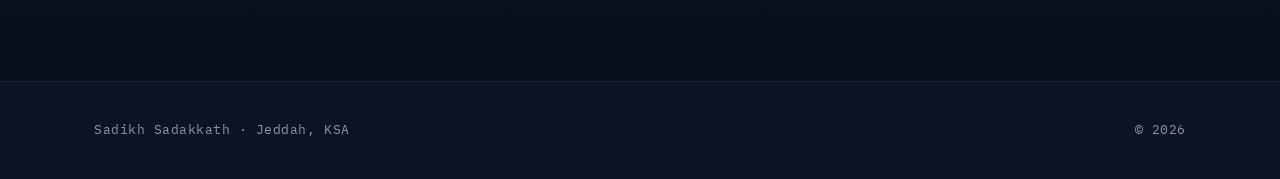
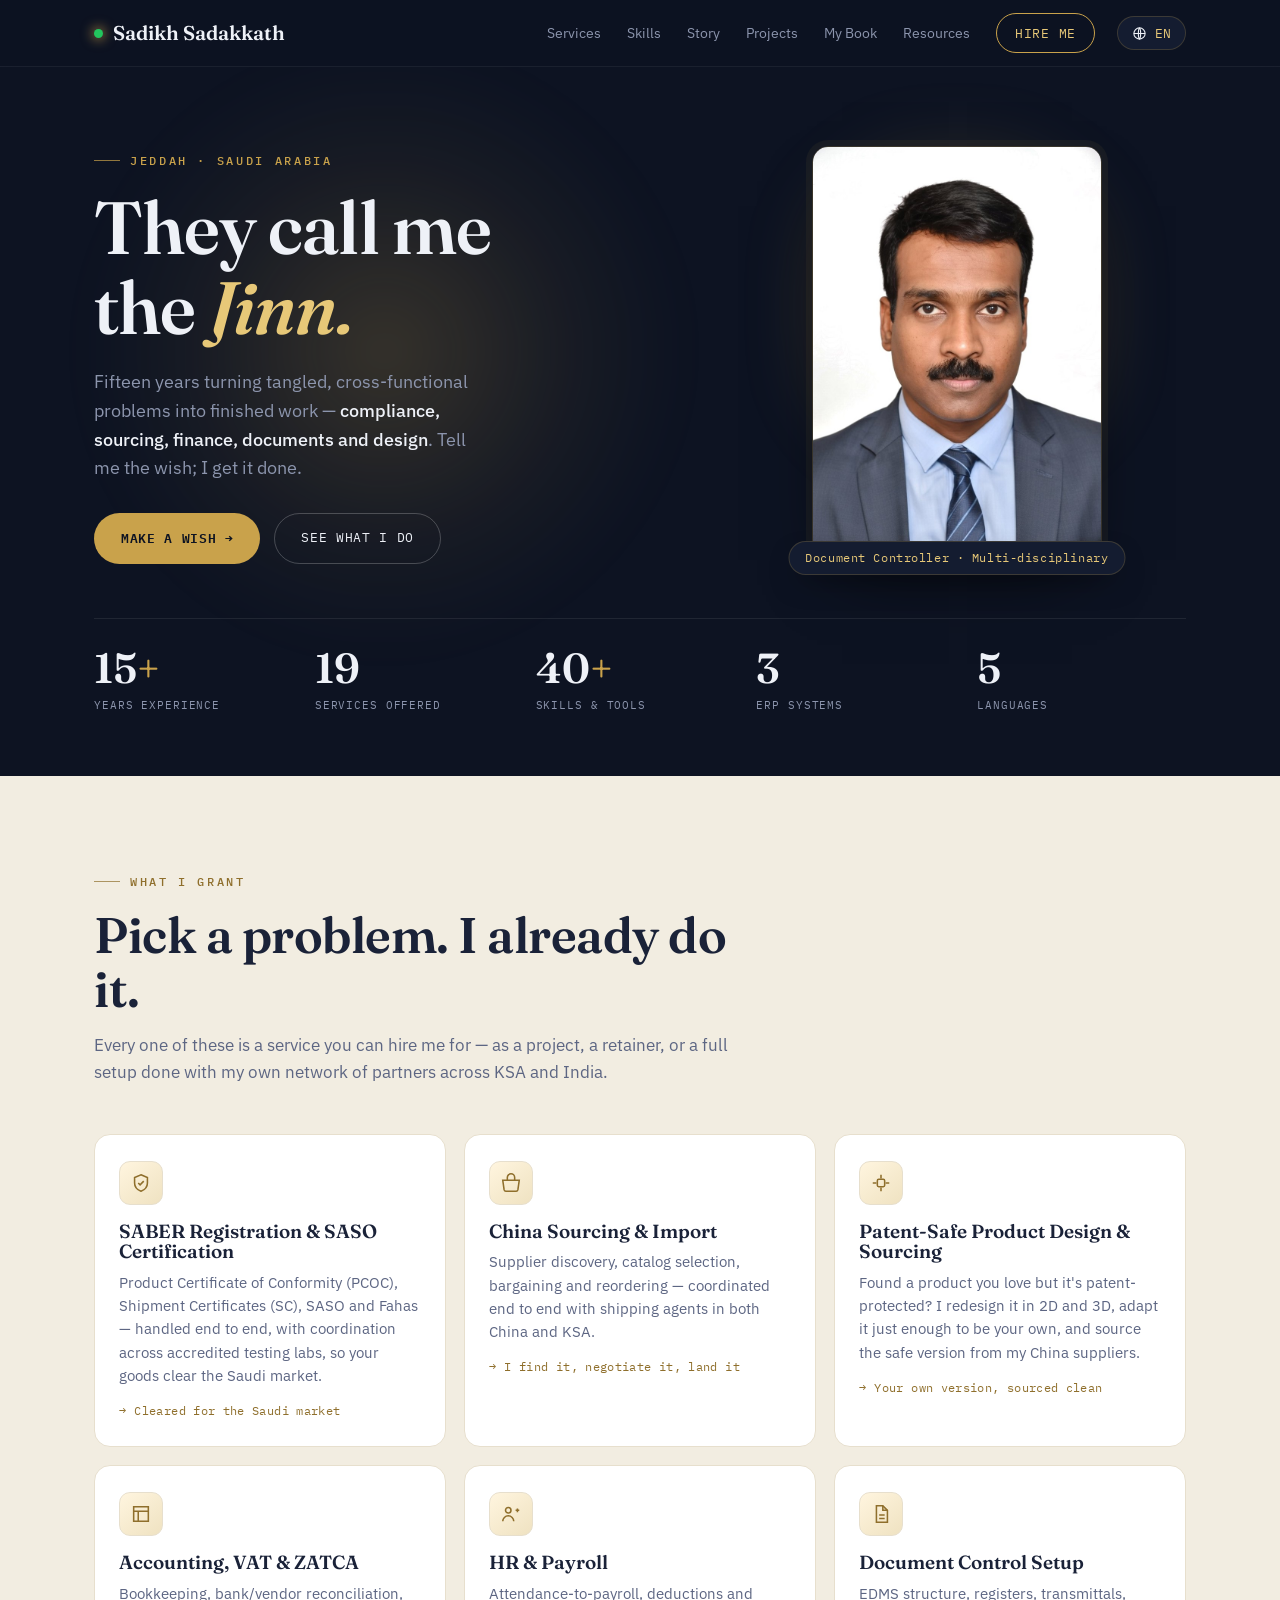
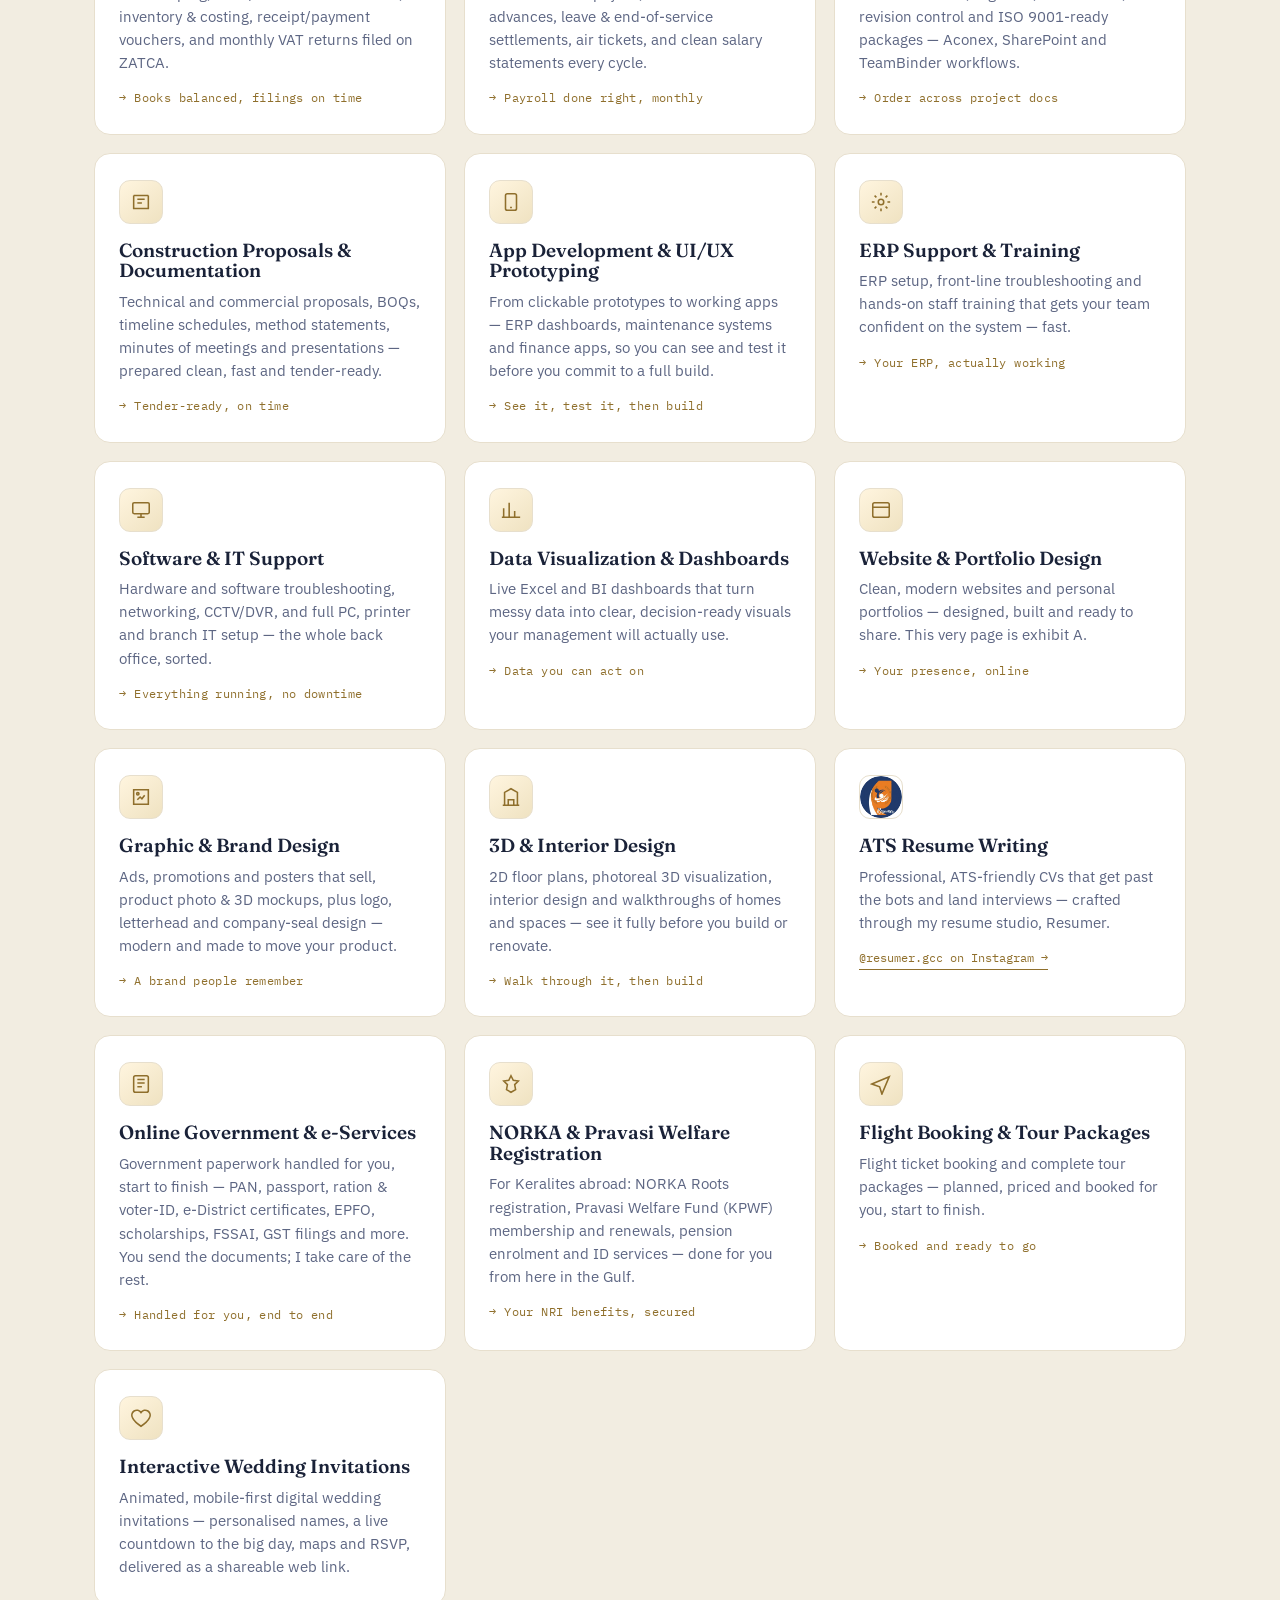
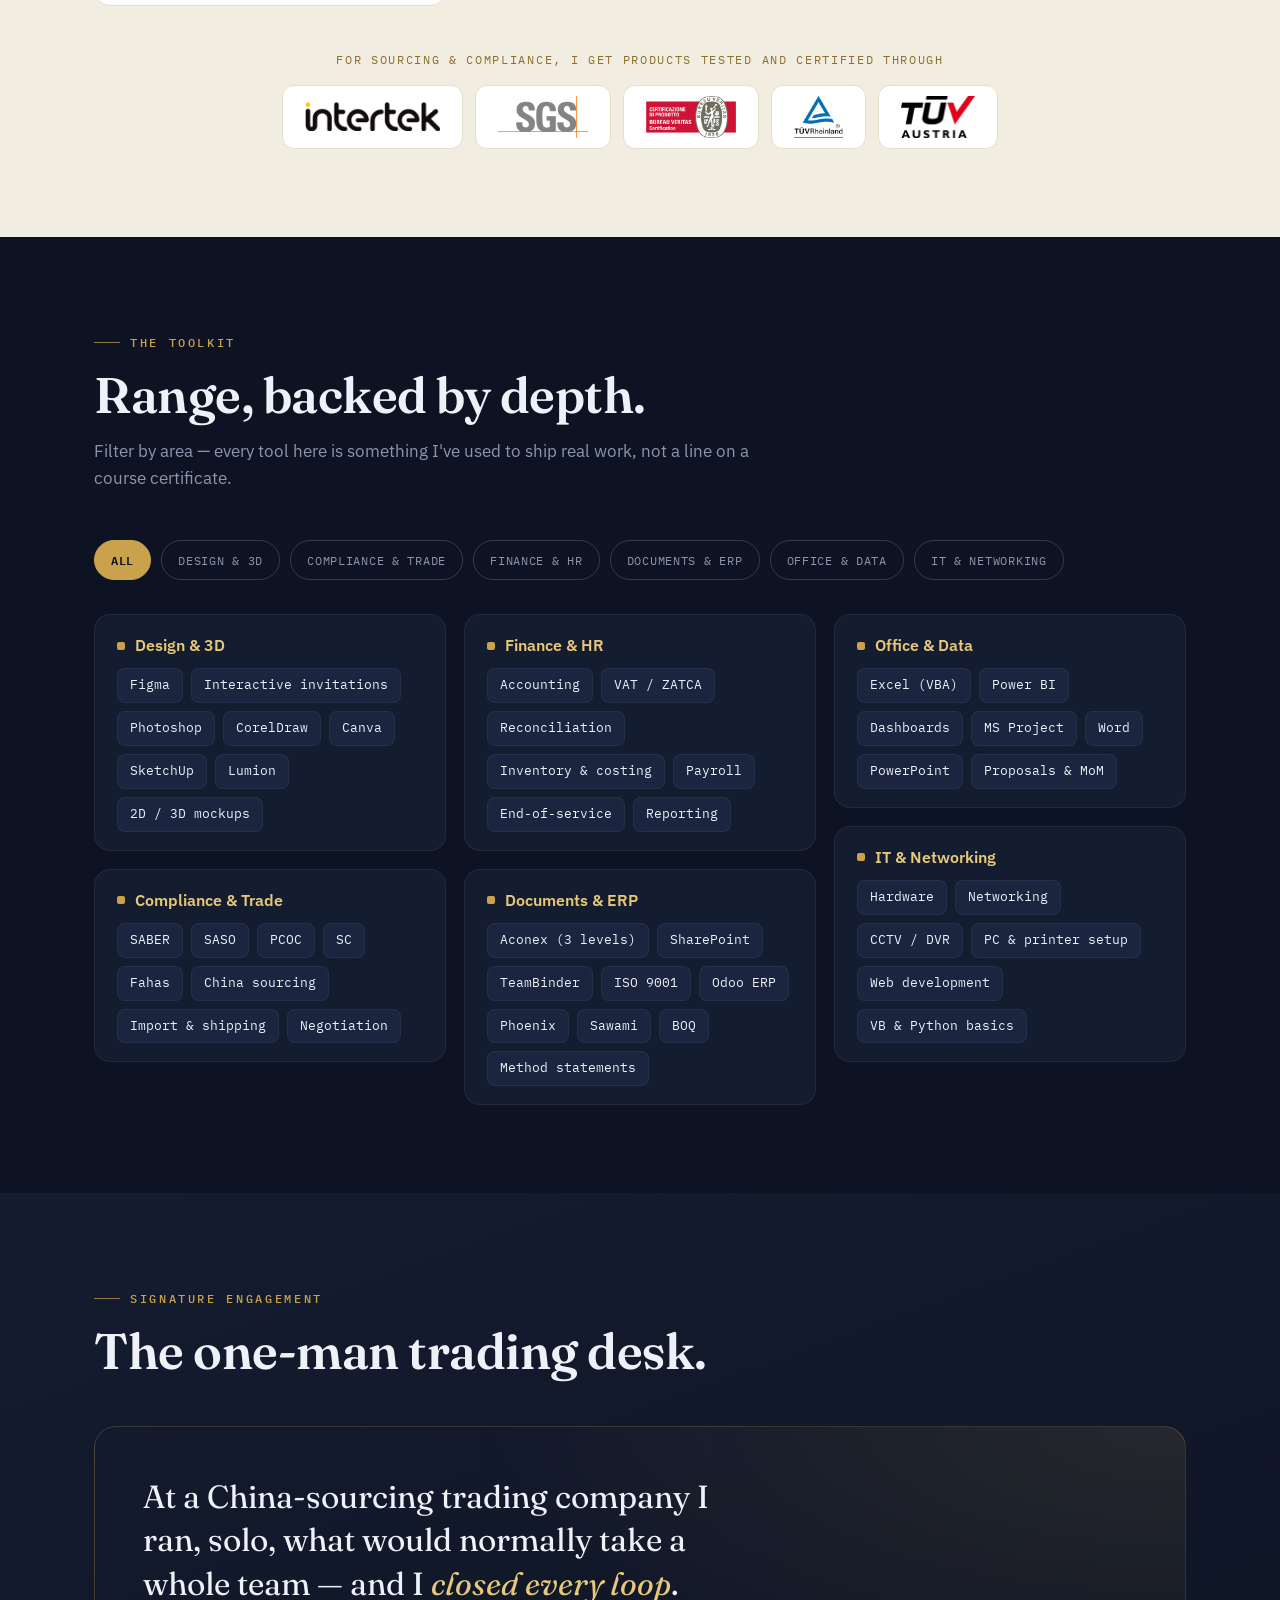
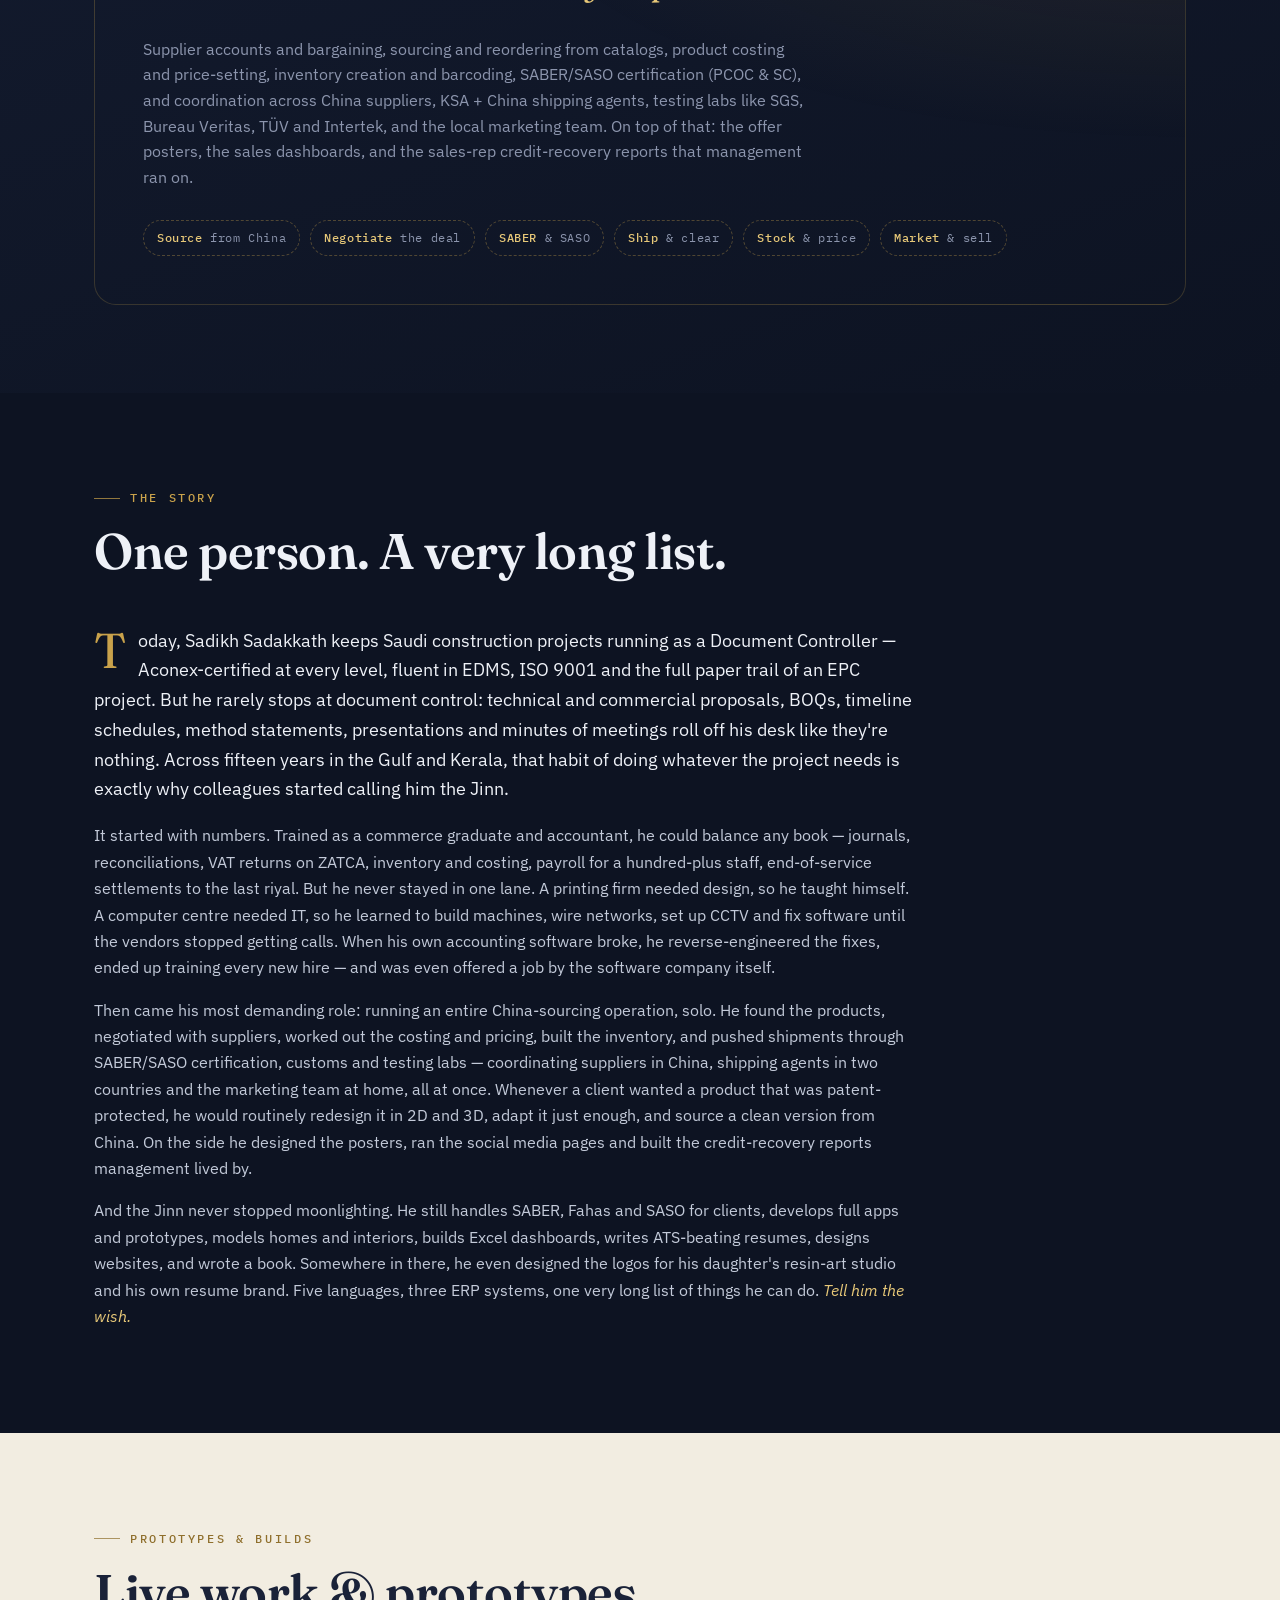
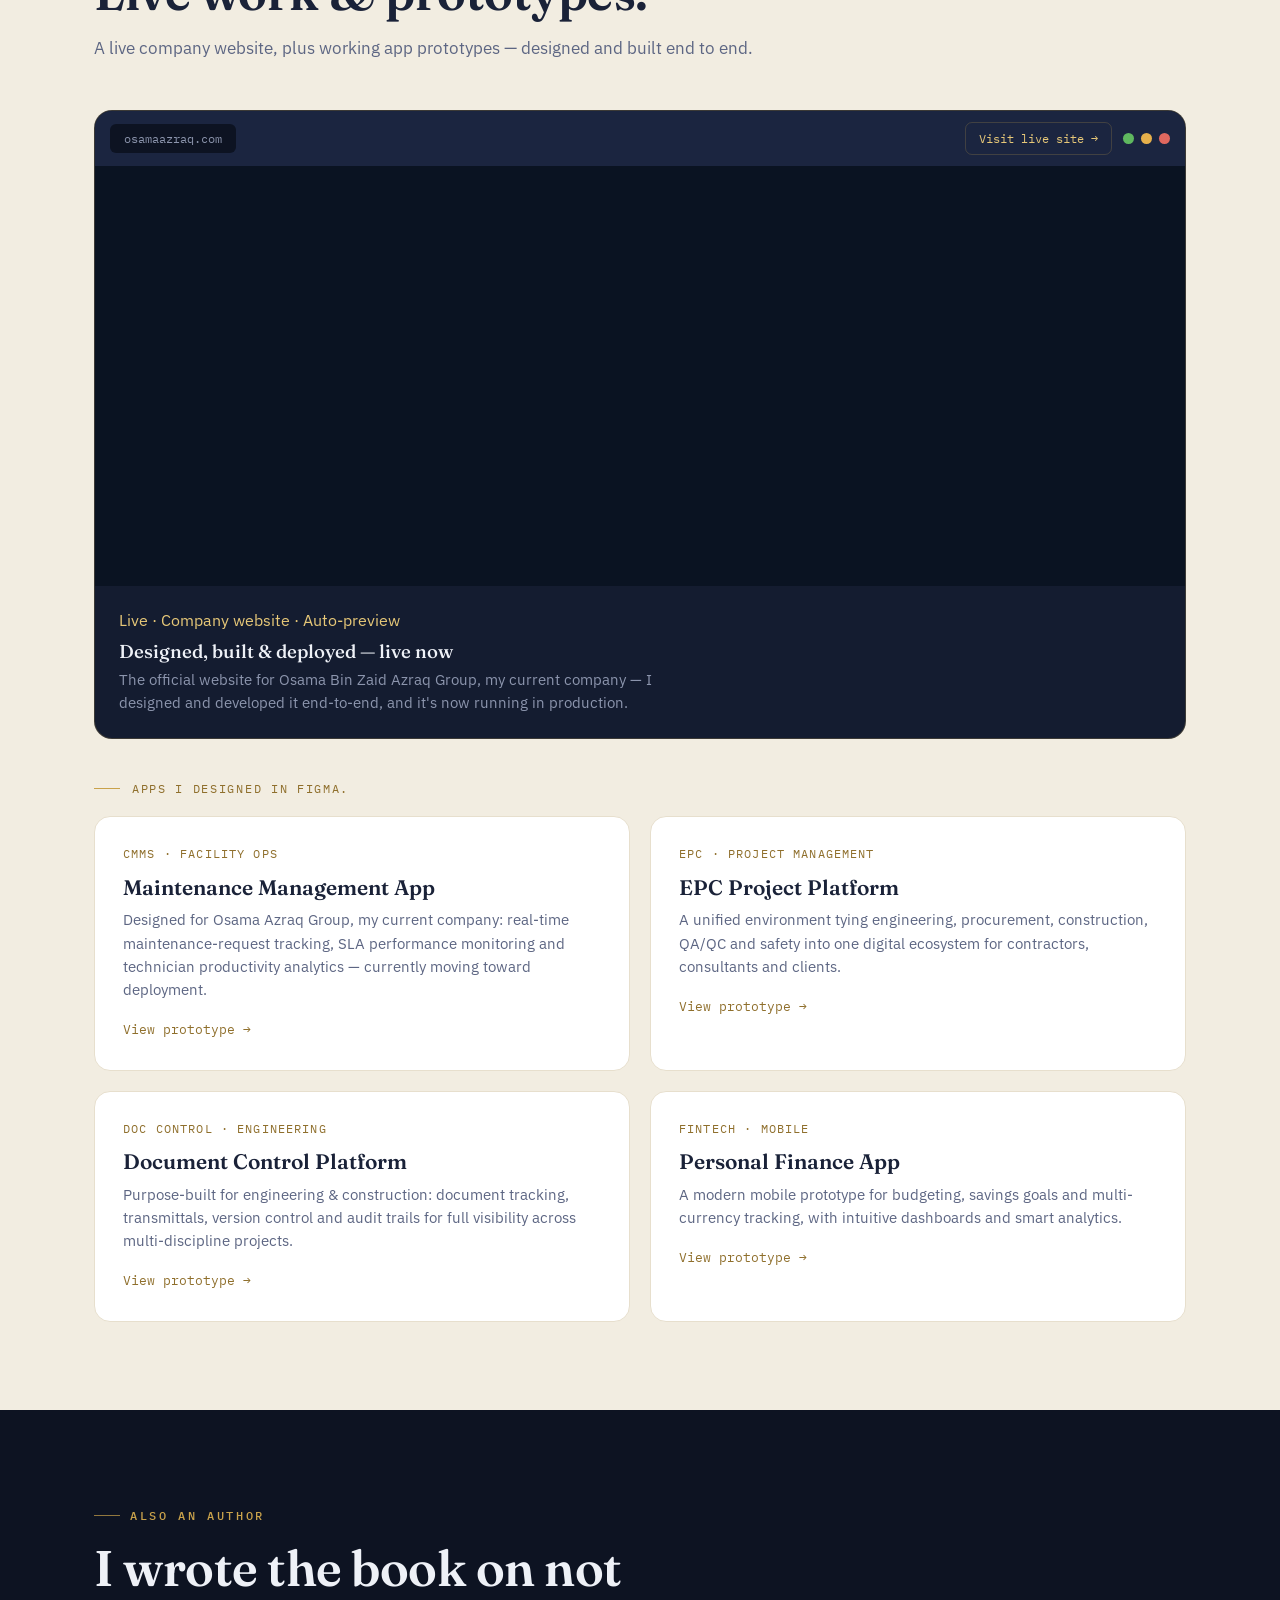
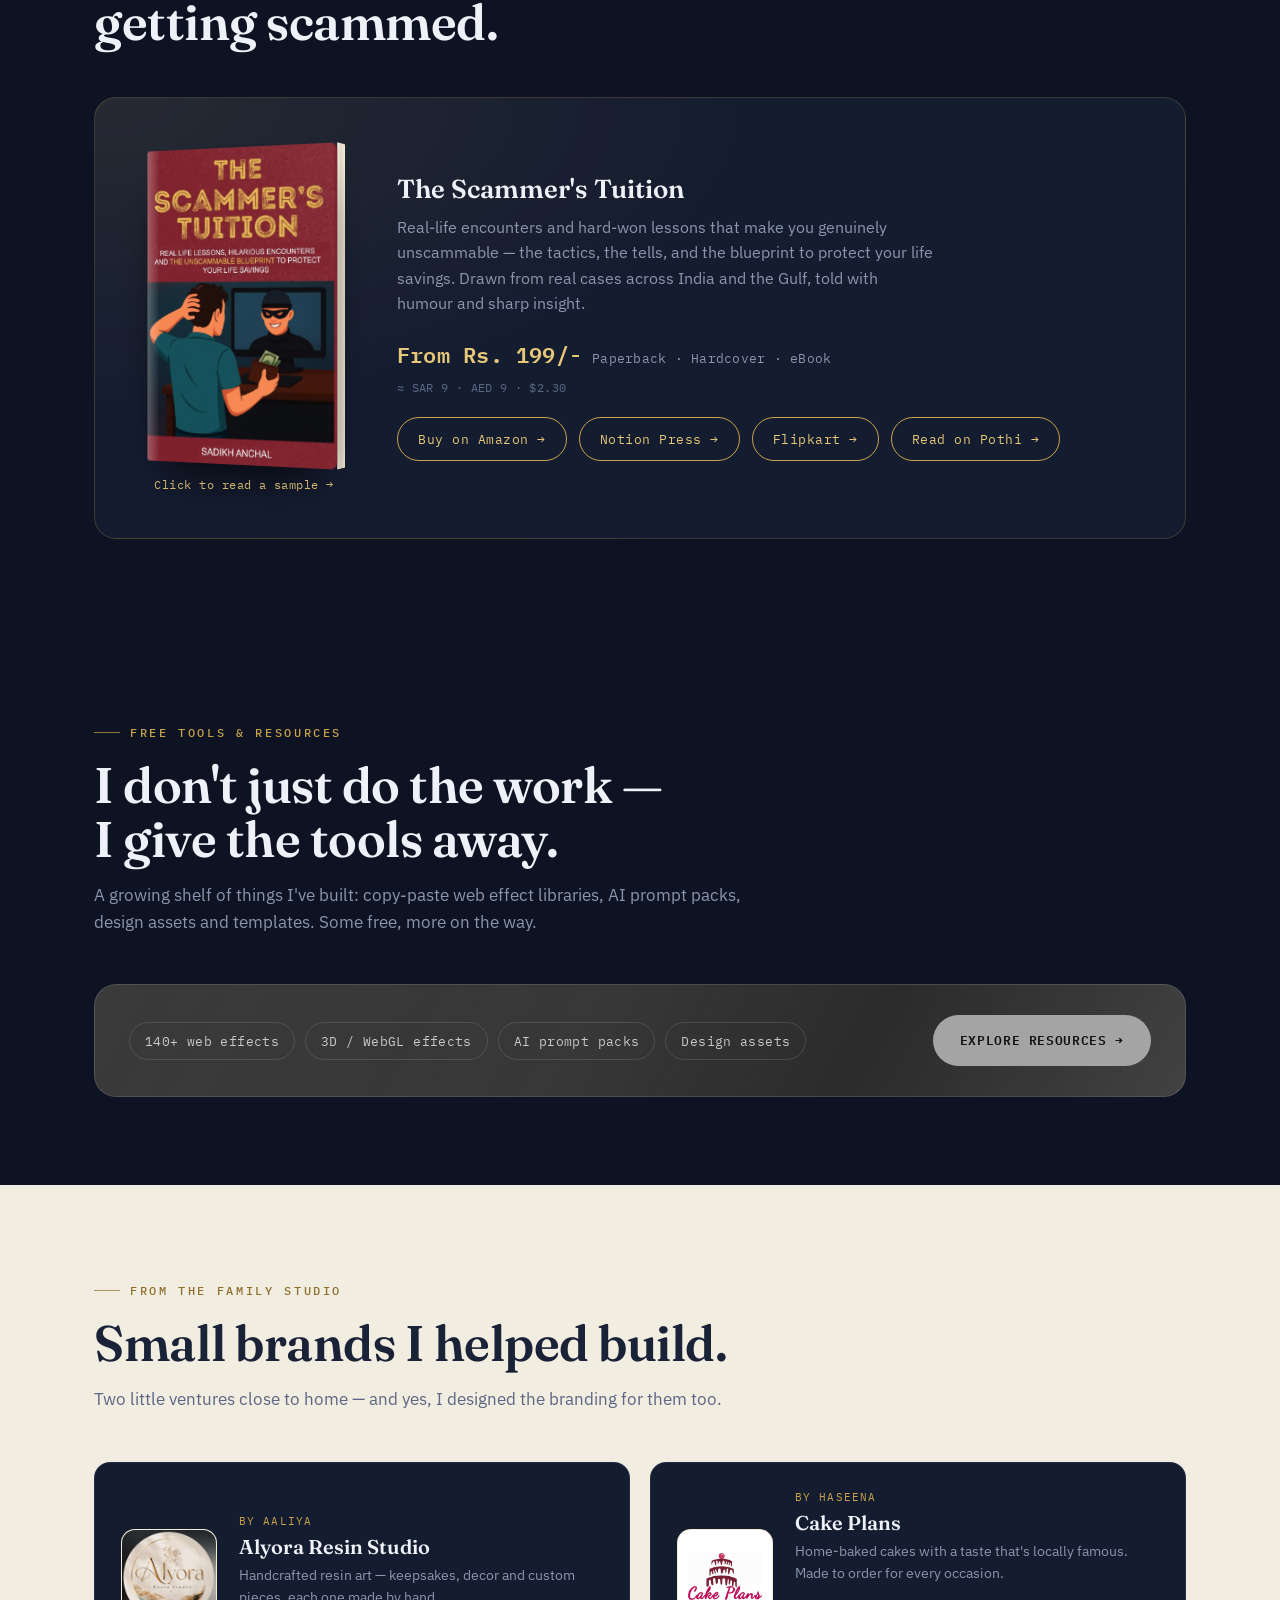
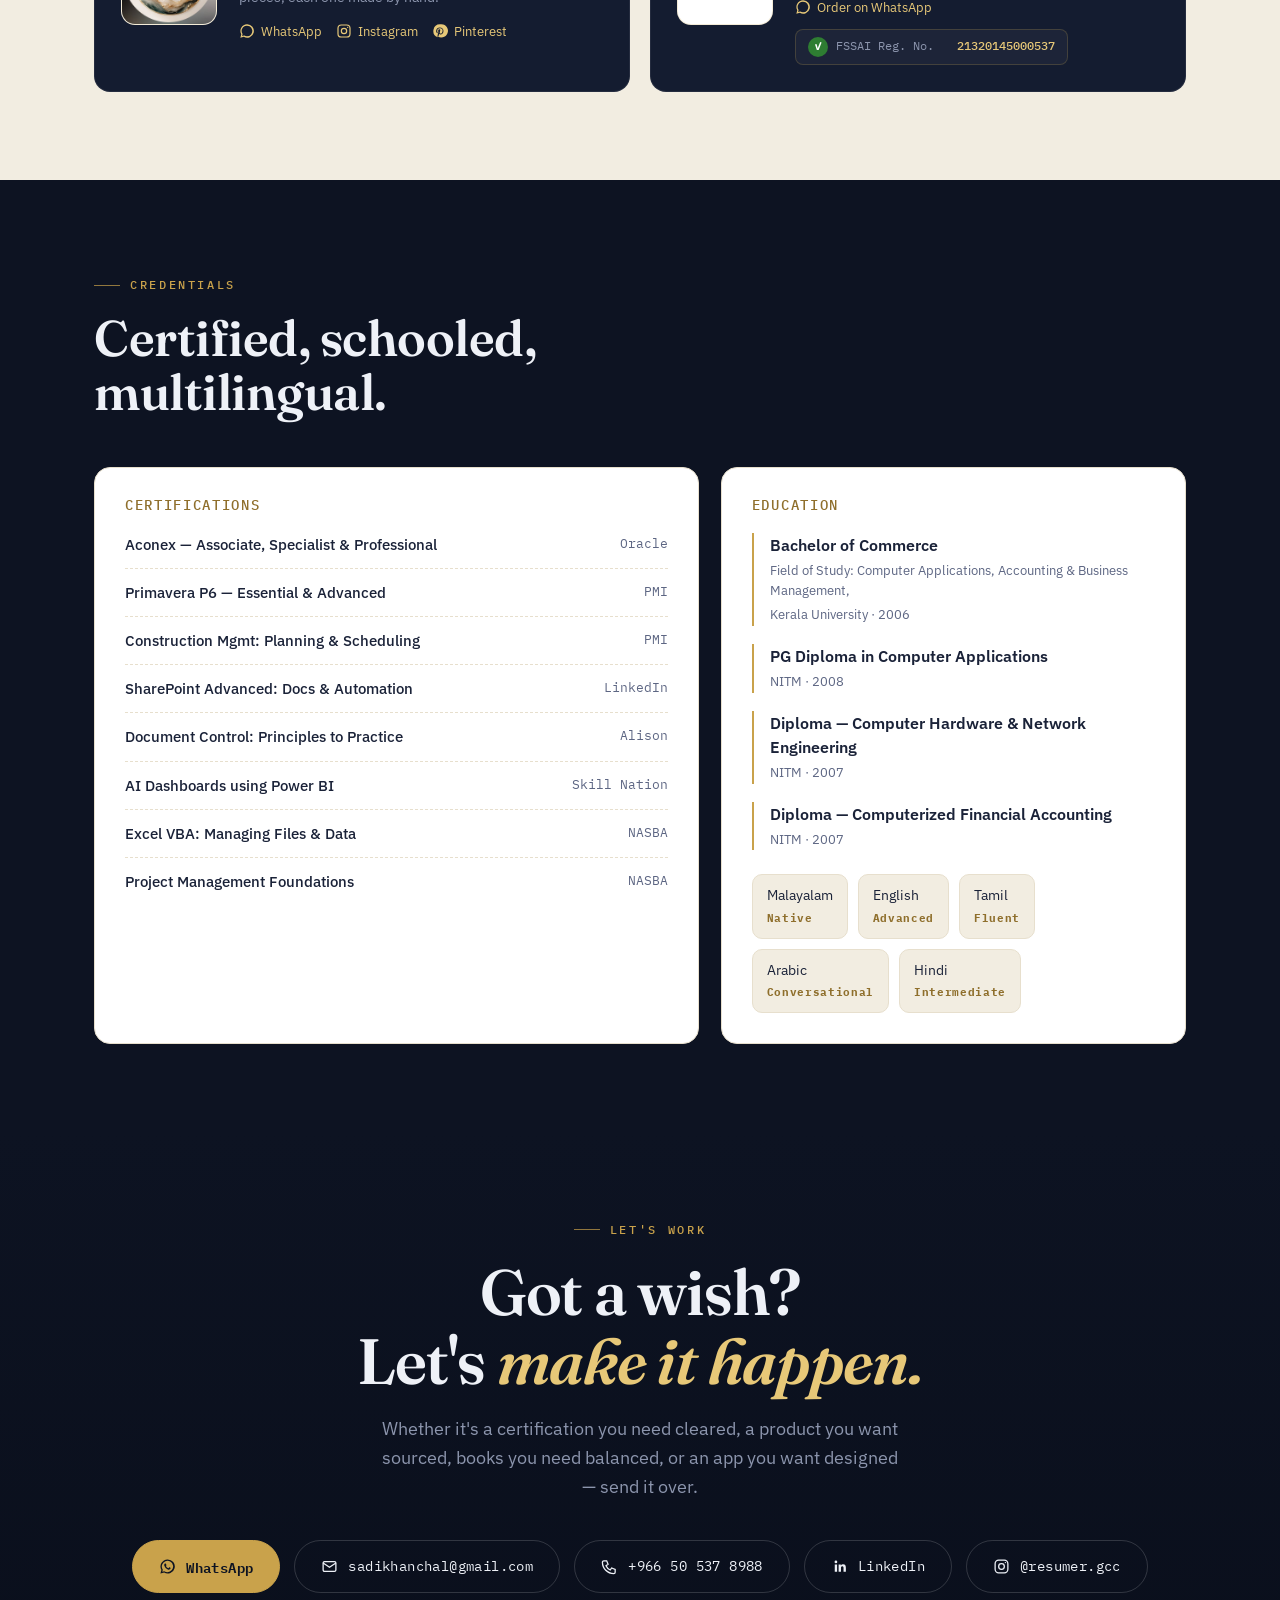
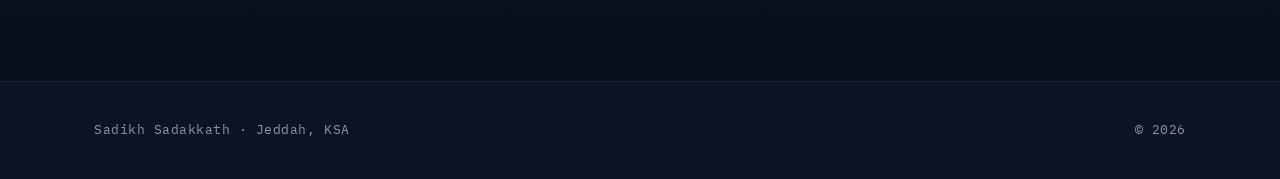
